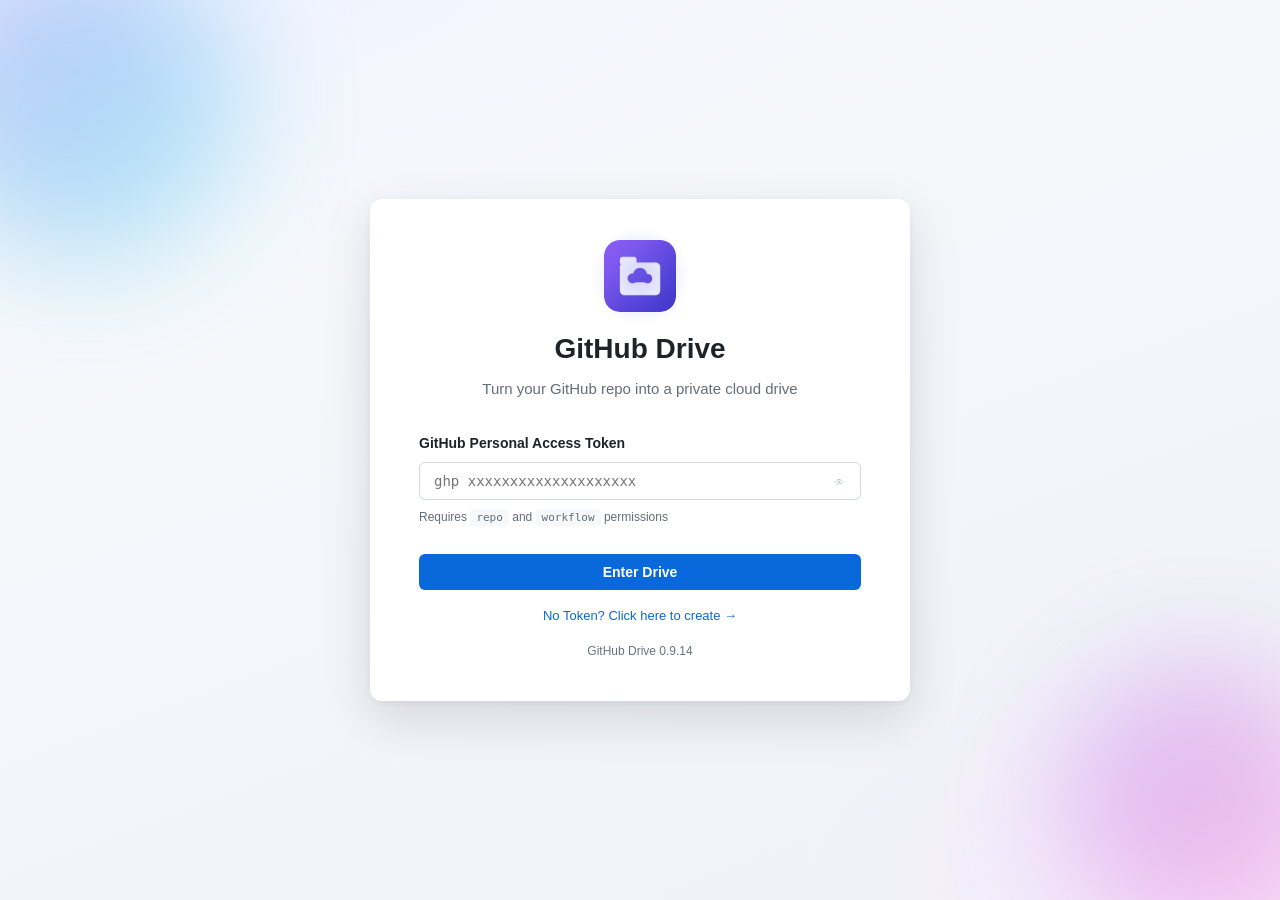
==== index.html @ 02d99b2f "修复内联 onclick 的注入（双层转义 _escJs）+ token 不再进 DOM" ====
<!DOCTYPE html>
<html lang="zh-CN">
<head>
    <meta charset="UTF-8">
    <meta name="viewport" content="width=device-width, initial-scale=1.0">
    <title>GitHub Drive - Virtual File System based on GitHub</title>
    <!-- ★ 静态 <link>，不是 JS 拼出来的。
         原来是内联脚本 document.write 出这行 —— 浏览器的预加载扫描器
         只扫 HTML 文本、不执行 JS，看不见它，必须等 HTML 下载完、那段 JS
         跑完才发起请求，白等一个 RTT。CSS 是渲染阻塞资源，这个 RTT
         直接压在首屏上。写死之后，扫描器在 HTML 头几个字节就能发现。 -->
    <link rel="stylesheet" href="css/style.min.css?h=351f1ad44f" data-gd-css="local">
    <!-- ★ --stamp 原本写在 css 里，每次 bump 都会改 CSS 内容，导致内容 hash 变化、
         66KB 的样式表每次升级都要重新下载。移到内联之后：改 JS 不动 CSS，hash 就不变，
         样式表继续命中缓存。content-hash 已经保证 CSS 不会是旧的，
         这条戳现在只用于让兼容性自检有值可读。 -->
    <style>#gd-css-stamp{--stamp:"0.9.14"}</style>
    <!-- 品牌图标：用真实 PNG 而非 emoji，避免各浏览器字形不一致 -->
    <link rel="icon" type="image/png" sizes="32x32" href="assets/icon-drive-32.png?v=0.9.14">
    <link rel="icon" type="image/png" sizes="192x192" href="assets/icon-drive-192.png?v=0.9.14">
    <link rel="apple-touch-icon" href="assets/apple-touch-icon.png?v=0.9.14">
    <!-- ★ 历史版本入口：?version=0.8.8 / ?v= / ?virson=
         重定向到 versions/<v>/index.html。
         快照是从仓库历史里抄出来的静态文件，
         放在本站目录下（同源），不走任何 CDN ——
         jsDelivr / raw.githubusercontent 在国内时好时坏，
         靠它们加载旧版本会变成“有时候能开”。
         白名单冕在页面里，省掉一次为判断版本是否存在而发的请求。 -->
    <script>
    (function () {
        try {
            var q = new URLSearchParams(location.search);
            var v = q.get('version') || q.get('v') || q.get('virson');
            if (!v) return;
            v = String(v).trim();
            var LIST = ["0.8.8", "0.8.11", "0.9.0", "0.9.3", "0.9.5", "0.9.7", "0.9.8"];
            window.GD_HIST_VERSIONS = LIST;
            if (LIST.indexOf(v) < 0) {
                alert('\u6ca1\u6709\u8fd9\u4e2a\u5386\u53f2\u7248\u672c\uff1a' + v +
                      '\n\u53ef\u7528\uff1a' + LIST.join('  '));
                return;
            }
            q.delete('version'); q.delete('v'); q.delete('virson');
            var rest = q.toString();
            var base = location.pathname.replace(/\/index\.html?$/i, '').replace(/\/$/, '');
            location.replace(base + '/versions/' + v + '/index.html' +
                             (rest ? '?' + rest : '') + location.hash);
        } catch (e) { }
    })();
    </script>
    <!-- ★ 必须第一个加载：?safe=1 逃生 + 分支名校验要在拼 CDN URL 之前跑完 -->
    <script src="js/branch-guard.min.js?v=0.9.14"></script>
    <!-- ★ CORE 静态化 + defer。
         原来这 15 个是内联 JS 用 document.write 拼 URL 后插入的，
         扫描器看不见；改成写死后与 CSS 一起被扫描器发现，并行下载。
         defer 保证：并行下载、不阻塞 HTML 解析、按书写顺序执行
         （等价原来 document.write 的同步顺序，ui.js 依赖 i18n.js 等
         跨文件顶层符号，顺序不能乱）。
         放在 head 里是为了让扫描器尽可能早地撞见它们。 -->
    <script defer src="js/icons.min.js?h=bde278015a" data-gd-core="icons"></script>
    <script defer src="js/github-api.min.js?h=389e7c20c9" data-gd-core="github-api"></script>
    <script defer src="js/storage.min.js?h=915f127e93" data-gd-core="storage"></script>
    <script defer src="js/file-manager.min.js?h=205dd21f3d" data-gd-core="file-manager"></script>
    <script defer src="js/config-sync.min.js?h=d3c84a594e" data-gd-core="config-sync"></script>
    <script defer src="js/task-dock.min.js?h=8872107af0" data-gd-core="task-dock"></script>
    <!-- oauth 必须在 ui 之前：ui 构造时会读 GitHubDeviceFlow，晚了类还没定义。
         ★ 下面这一组（ui → app）只出现一次 —— 早先为了让 oauth 排在 ui 前，
           在 oauth 后又整组复制了一遍，结果同一 URL 被执行两次：
           const/class 顶层声明重复 → "Identifier 'UI' has already been declared"
           → 第二份整体 SyntaxError。现在把第一份 ui 删掉（oauth 已在其前），
           一份就够，顺序也仍然正确。 -->
    <script defer src="js/oauth.min.js?h=0482c94889" data-gd-core="oauth"></script>
    <script defer src="js/ui.min.js?h=12fa35f804" data-gd-core="ui"></script>
    <script defer src="js/i18n.min.js?h=085553dff9" data-gd-core="i18n"></script>
    <script defer src="js/version.min.js?h=4078af4524" data-gd-core="version"></script>
    <script defer src="js/anim.min.js?h=8db9aa997e" data-gd-core="anim"></script>
    <script defer src="js/gesture.min.js?h=4896dd831d" data-gd-core="gesture"></script>
    <script defer src="js/custom.min.js?h=908e5708ce" data-gd-core="custom"></script>
    <script defer src="js/theme.min.js?h=b0ec742409" data-gd-core="theme"></script>
    <script defer src="js/i18n-scan.min.js?h=385acf8972" data-gd-core="i18n-scan"></script>
    <!-- ★ community 不在这里：走 DEFER（登录后才需要），
         且 build.py 的 _sync_core_tags 会按 CORE_FILES 整块重写上面这段，
         混进来的标签会被静默删掉。 -->
    <script defer src="js/onboarding.min.js?h=5f440a0702" data-gd-core="onboarding"></script>
    <script defer src="js/app.min.js?h=56c2e7602b" data-gd-core="app">
    </script>

    <script>
    // 分支切换：检测自定义分支，动态加载资源（使用 jsdelivr CDN 加速）
    (function() {
        var customBranch = localStorage.getItem('gd_custom_branch');
        var urlParams = new URLSearchParams(window.location.search);
        var urlBranch = urlParams.get('branch');

        // guard 已经处理过 ?safe=1 / ?branch=main / 非法值，
        // 这里只需在它没动过 localStorage 时才写 URL 参数
        if (urlBranch && window.BranchGuard && window.BranchGuard.isValidBranch(urlBranch)
            && urlBranch !== 'main' && !window.BranchGuard.escapeHatchApplied) {
            customBranch = urlBranch;
            localStorage.setItem('gd_custom_branch', urlBranch);
        }

        if (customBranch && customBranch !== 'main') {
            window.__CUSTOM_BRANCH__ = customBranch;
            // 使用 jsdelivr CDN，国内访问更快，支持指定分支
            var baseUrl = 'https://cdn.jsdelivr.net/gh/Cool-zimo/github_drive@' + customBranch + '/';
            window.__BRANCH_BASE__ = baseUrl;
            // CSS 从 CDN 加载。本地那份已经由上面的静态 <link> 下载了，
            // 这里靠层叠顺序（后出现的优先）覆盖它。自定义分支只在开发者
            // 调试时出现，多下这一份的代价可以接受。
            document.write('<link rel="stylesheet" href="' + baseUrl + 'css/style.css">');
        }
    })();
    </script>
</head>
<body class="gd-logged-out" data-api-v="9">
    <!-- 登录页 -->
    <div id="login-screen" class="login-screen">
        <div class="login-card">
            <div class="login-logo"><img src="assets/icon-drive-192.png?v=0.9.14" alt="GitHub Drive" width="72" height="72"></div>
            <h1>GitHub Drive</h1>
            <p class="login-subtitle"><span data-i18n="login.subtitle">Turn your GitHub repo into a private cloud drive</span></p>

            <div class="login-form">
                <label for="token-input"><span data-i18n="login.tokenLabel">GitHub Personal Access Token</span></label>
                <div class="gd-token-wrap">
                    <input type="password" id="token-input" placeholder="ghp_xxxxxxxxxxxxxxxxxxxx" autocomplete="off" spellcheck="false">
                    <button type="button" class="gd-token-eye" id="token-eye" aria-label="Show/Hide" title="显示/隐藏">
                        <img class="gd-eye-img" data-state="hidden" src="assets/eye.png" alt="显示" width="18" height="18">
                        <img class="gd-eye-img" data-state="shown" src="assets/eye-off.png" alt="隐藏" width="18" height="18" hidden>
                    </button>
                </div>
                <p class="token-hint"><span data-i18n="login.tokenHint">需要</span> <code>repo</code> <span data-i18n="login.and">和</span> <code>workflow</code> <span data-i18n="login.permission">权限</span></p>
                <button id="enter-drive-btn" type="button"><span data-i18n="login.enter">Enter Drive</span></button>

                <!-- GitHub 登录（OAuth Device Flow）。
                     默认隐藏：只有代理和 client_id 都配对、且代理能连通时才显示，
                     否则老老实实用上面的 PAT 输入框。 -->
                <button id="oauth-login-btn" type="button" class="gd-oauth-btn" style="display:none">
                    <svg class="gd-oauth-mark" viewBox="0 0 24 24" width="18" height="18" aria-hidden="true"><path d="M12 .297c-6.63 0-12 5.373-12 12 0 5.303 3.438 9.8 8.205 11.385.6.113.82-.258.82-.577 0-.285-.01-1.04-.015-2.04-3.338.724-4.042-1.61-4.042-1.61C4.422 18.07 3.633 17.7 3.633 17.7c-1.087-.744.084-.729.084-.729 1.205.084 1.838 1.236 1.838 1.236 1.07 1.835 2.809 1.305 3.495.998.108-.776.417-1.305.76-1.605-2.665-.3-5.466-1.332-5.466-5.93 0-1.31.465-2.38 1.235-3.22-.135-.303-.54-1.523.105-3.176 0 0 1.005-.322 3.3 1.23.96-.267 1.98-.399 3-.405 1.02.006 2.04.138 3 .405 2.28-1.552 3.285-1.23 3.285-1.23.645 1.653.24 2.873.12 3.176.765.84 1.23 1.91 1.23 3.22 0 4.61-2.805 5.625-5.475 5.92.42.36.81 1.096.81 2.22 0 1.606-.015 2.896-.015 3.286 0 .315.21.69.825.57C20.565 22.092 24 17.592 24 12.297c0-6.627-5.373-12-12-12"/></svg>
                    <span data-i18n="login.oauthSignIn">用 GitHub 账号登录</span>
                </button>

                <div id="oauth-panel" class="gd-oauth-panel" style="display:none">
                    <div class="gd-oauth-title" data-i18n="login.oauthTitle">在 GitHub 上完成授权</div>
                    <div class="gd-oauth-step" data-i18n="login.oauthStep">在打开的页面里输入下面这个码，然后点授权</div>
                    <div class="gd-oauth-code" id="oauth-code" role="button" tabindex="0" title="点击复制">--------</div>
                    <button id="oauth-open-btn" type="button" class="gd-oauth-open">
                        <span data-i18n="login.oauthOpen">打开 GitHub 授权页（已自动复制）</span>
                    </button>
                    <div class="gd-oauth-status">
                        <span class="gd-oauth-spinner" aria-hidden="true"></span>
                        <span data-i18n="login.oauthWaiting">等待你在 GitHub 上完成授权…</span>
                        <span id="oauth-countdown" class="gd-oauth-countdown"></span>
                    </div>
                    <button id="oauth-cancel-btn" type="button" class="gd-oauth-cancel">
                        <span data-i18n="login.oauthCancel">取消</span>
                    </button>
                </div>
                <!-- 快捷登录诊断区。默认隐藏，只在代理探测失败时出现。
                     存在的理由：移动端没有 F12，控制台日志看不到，排障只能靠猜。
                     内容由 js/ui.js 的 _renderOAuthDiag 动态填充。 -->
                <div id="oauth-diag" class="gd-oauth-diag" style="display:none"></div>
                <div id="saved-accounts" class="saved-accounts" style="display:none;margin:16px 0;">
                    <div class="saved-accounts-title" style="font-size:12px;color:#6b7280;margin-bottom:8px;text-align:center;"><span data-i18n="login.savedAccounts">已保存的账号</span></div>
                    <div id="accounts-list" class="accounts-list"></div>
                    <div class="login-divider" style="margin:16px 0;"><span data-i18n="login.or">OR</span></div>
                </div>
                <div id="bridge-box" class="bridge-box" style="display:none">
                    <div class="bridge-title"><svg class="ico" width="16" height="16" viewBox="0 0 24 24" fill="none" stroke="currentColor" stroke-width="2" stroke-linecap="round" stroke-linejoin="round" aria-hidden="true" focusable="false"><path d="M10 13a5 5 0 0 0 7.5.5l3-3a5 5 0 0 0-7-7l-1.8 1.7"/><path d="M14 11a5 5 0 0 0-7.5-.5l-3 3a5 5 0 0 0 7 7l1.8-1.7"/></svg> <span data-i18n="bridge.detected">检测到仓鼠已登录</span></div>
                    <div id="bridge-info" class="bridge-info">
                        <span id="bridge-who"></span>
                        <span class="bridge-note" data-i18n="bridge.note">仓鼠 · 令牌只在你本机浏览器里，不会上传</span>
                    </div>
                    <button id="bridge-btn" class="bridge-btn" type="button"><span data-i18n="bridge.useIt">沿用该账号，免输入进入</span></button>
                </div>
                <a href="https://github.com/settings/tokens/new?scopes=repo,workflow&description=GitHub+Drive" target="_blank" class="token-link"><span data-i18n="login.noToken">No Token? Click here to create →</span></a>
            </div>
            <div class="login-version" id="login-version" style="text-align:center;margin-top:16px;font-size:12px;color:#6b7280;">
                加载版本中...
            </div>
        </div>
    </div>
    <script>
    // 与仓鼠联动：对方已登录则显示"沿用账号"
    //
    // ⚠ 必须等 Bridge 就绪再执行。
    // 这段原本是立即执行函数，但它在 document.write 加载 bridge.js
    // 之前就跑了 —— window.Bridge 恒为 undefined，直接 return，
    // 于是"沿用账号"的提示框从来没显示过。
    // 桥接脚本是同步 document.write 加载的，DOMContentLoaded 时必然已就绪。
    (function() {
        function setup() {
            // ★ 默认不显示仓鼠联动（用户要求）。
            //   只有当设置里明确打开时才启用 —— 存 gd_bridge_enabled === '1'。
            //   没开就直接返回，连 Bridge 都不去碰。
            try {
                if (localStorage.getItem('gd_bridge_enabled') !== '1') return;
            } catch (e) { return; }
            var B = window.Bridge;
            if (!B || !B.other || !B.other() || !B.otherHasToken()) return;
            var box = document.getElementById('bridge-box');
            if (box) box.style.display = '';
            var u = B.findUser(), o = B.other();
            // 只填账号名那一段。
            // 说明文字留给静态的 data-i18n 元素 —— 这样切语言时
            // I18n.apply() 能一并重翻；若由 JS 写入，
            // apply() 只重翻 data-i18n，这段就会留在旧语言上。
            var who = document.getElementById('bridge-who');
            if (who) {
                who.innerHTML = o.icon + ' <strong>' +
                    esc(u && u.login ? u.login : '已登录账号') + '</strong>';
            }
            var btn = document.getElementById('bridge-btn');
            if (btn) btn.addEventListener('click', function() {
                var t = B.findToken();
                if (!t) return;
                var inp = document.getElementById('token-input');
                if (inp) inp.value = t;
                document.getElementById('enter-drive-btn')?.click();
            });
        }
        // 账号名来自 localStorage，理论上可信，但仍转义，避免存储被污染时 XSS
        function esc(s) {
            return String(s == null ? '' : s)
                .replace(/&/g, '&amp;').replace(/</g, '&lt;')
                .replace(/>/g, '&gt;').replace(/"/g, '&quot;');
        }
        if (document.readyState === 'loading') {
            document.addEventListener('DOMContentLoaded', setup);
        } else {
            setup();
        }
    })();
    </script>
    <script>
    /* ★ 链接直登：github_drive/?with_token=ghp_xxx
       —— 分享/书签里带 token，点开就进 Drive，不用手敲。
       做法是填进输入框再触发已有的"进入 Drive"按钮，完全复用现有登录流程
       （校验、存账号、切视图），不另起一套，避免两条路径行为不一致。
       ★ 用完后立刻把 token 从地址栏抹掉：否则它会留在历史记录、
         被人从背后看到、或随"复制网址"一起泄露出去。 */
    (function() {
        var m = location.search.match(/[?&]with_token=([^&]+)/);
        if (!m) return;
        var tok = decodeURIComponent(m[1]);
        function fill() {
            var inp = document.getElementById('token-input');
            var btn = document.getElementById('enter-drive-btn');
            if (!inp || !btn) return false;
            inp.value = tok;
            btn.click();
            return true;
        }
        function scrub() {
            // 只删 with_token 这一个参数，其余（如 file=）保留
            var q = location.search.replace(/[?&]with_token=[^&]*/, '');
            if (q && q[0] !== '?') q = '?' + q.slice(1);
            if (q === '?') q = '';
            try { history.replaceState(null, '', location.pathname + q + location.hash); } catch (e) {}
        }
        if (document.readyState === 'loading') {
            document.addEventListener('DOMContentLoaded', function() { fill(); });
        } else {
            fill();
        }
        window.addEventListener('load', scrub);
        setTimeout(scrub, 1500);   // 兜底：load 没触发也要抹掉
    })();
    </script>
    <script>
    // 令牌显示/隐藏
    (function() {
        var eye = document.getElementById('token-eye');
        var inp = document.getElementById('token-input');
        if (!eye || !inp) return;
        eye.addEventListener('click', function() {
            var show = inp.type === 'password';
            inp.type = show ? 'text' : 'password';
            // 两张图都在 DOM 里，只切 hidden —— 不用等图片加载，也不会闪
            var imgs = eye.querySelectorAll('.gd-eye-img');
            for (var k = 0; k < imgs.length; k++) {
                imgs[k].hidden = ((imgs[k].getAttribute('data-state') === 'shown') !== show);
            }
            eye.setAttribute('aria-pressed', show ? 'true' : 'false');
            // 切完把光标放回末尾，否则会从开头输入
            try { inp.focus(); inp.setSelectionRange(inp.value.length, inp.value.length); } catch (e) {}
        });
    })();
    </script>
    <script>
    // 登录页显示版本号
    (function() {
        fetch('js/version.js?t=' + Date.now())
            .then(r => r.text())
            .then(t => {
                const m = t.match(/VERSION\s*=\s*['"]([^'"]+)['"]/);
                const m2 = t.match(/version\s*[:=]\s*['"]([^'"]+)['"]/i);
                const v = m ? m[1] : (m2 ? m2[1] : 'v-');
                document.getElementById('login-version').textContent = 'GitHub Drive ' + v;
            })
            .catch(() => {
                document.getElementById('login-version').textContent = 'GitHub Drive';
            });
    })();
    </script>

    <!-- 主应用 -->
    <div id="app" class="app hidden">
        <!-- 侧边栏 -->
        <aside class="sidebar">
            <div class="sidebar-header">
                <span class="sidebar-logo"><img src="assets/icon-drive-192.png?v=0.9.14" alt="" width="24" height="24"></span>
                <span class="sidebar-title">GitHub Drive</span>
            </div>
            <nav class="sidebar-nav">
                <!-- 我的文件 -->
                <div class="nav-section">
                    <div class="nav-section-title"><span data-i18n="sidebar.myFiles">My Files</span></div>
                    <a href="#" class="nav-item" id="dashboard-nav" data-view="dashboard"><span class="nav-icon"><svg class="ico" width="20" height="20" viewBox="0 0 24 24" fill="none" stroke="currentColor" stroke-width="2" stroke-linecap="round" stroke-linejoin="round" aria-hidden="true" focusable="false"><line x1="12" y1="20" x2="12" y2="10"/><line x1="18" y1="20" x2="18" y2="4"/><line x1="6" y1="20" x2="6" y2="16"/><line x1="3" y1="21" x2="21" y2="21"/></svg></span><span>仪表盘</span></a>
                    <a href="#" class="nav-item active" data-view="all-files">
                        <span class="nav-icon"><svg class="ico" width="20" height="20" viewBox="0 0 24 24" fill="none" stroke="currentColor" stroke-width="2" stroke-linecap="round" stroke-linejoin="round" aria-hidden="true" focusable="false"><path d="M22 19a2 2 0 0 1-2 2H4a2 2 0 0 1-2-2V5a2 2 0 0 1 2-2h5l2 3h9a2 2 0 0 1 2 2z"/></svg></span>
                        <span data-i18n="nav.allFiles">全部文件</span>
                    </a>
                    <a href="#" class="nav-item" data-view="recent">
                        <span class="nav-icon"><svg class="ico" width="20" height="20" viewBox="0 0 24 24" fill="none" stroke="currentColor" stroke-width="2" stroke-linecap="round" stroke-linejoin="round" aria-hidden="true" focusable="false"><circle cx="12" cy="12" r="10"/><polyline points="12 6 12 12 16 14"/></svg></span>
                        <span data-i18n="nav.recent">最近使用</span>
                    </a>
                    <a href="#" class="nav-item" data-view="starred">
                        <span class="nav-icon"><svg class="ico" width="20" height="20" viewBox="0 0 24 24" fill="none" stroke="currentColor" stroke-width="2" stroke-linecap="round" stroke-linejoin="round" aria-hidden="true" focusable="false"><polygon points="12 2 15.09 8.26 22 9.27 17 14.14 18.18 21.02 12 17.77 5.82 21.02 7 14.14 2 9.27 8.91 8.26 12 2"/></svg></span>
                        <span data-i18n="nav.starred">收藏</span>
                    </a>
                    <a href="#" class="nav-item" data-view="trash">
                        <span class="nav-icon"><svg class="ico" width="20" height="20" viewBox="0 0 24 24" fill="none" stroke="currentColor" stroke-width="2" stroke-linecap="round" stroke-linejoin="round" aria-hidden="true" focusable="false"><polyline points="3 6 5 6 21 6"/><path d="M19 6v14a2 2 0 0 1-2 2H7a2 2 0 0 1-2-2V6m3 0V4a2 2 0 0 1 2-2h4a2 2 0 0 1 2 2v2"/></svg></span>
                        <span data-i18n="nav.trash">回收站</span>
                    </a>
                </div>

                <!-- 分享（平铺：和其他分组保持一致，不再折叠） -->
                <div class="nav-section">
                    <div class="nav-section-title"><span>分享</span></div>
                    <a href="#" class="nav-item" data-view="shared">
                        <span class="nav-icon"><svg class="ico" width="20" height="20" viewBox="0 0 24 24" fill="none" stroke="currentColor" stroke-width="2" stroke-linecap="round" stroke-linejoin="round" aria-hidden="true" focusable="false"><circle cx="18" cy="5" r="3"/><circle cx="6" cy="12" r="3"/><circle cx="18" cy="19" r="3"/><line x1="8.59" y1="13.51" x2="15.42" y2="17.49"/><line x1="15.41" y1="6.51" x2="8.59" y2="10.49"/></svg></span>
                        <span data-i18n="nav.shared">我的分享</span>
                    </a>
                    <a href="#" class="nav-item" data-view="explore">
                        <span class="nav-icon"><svg class="ico" width="20" height="20" viewBox="0 0 24 24" fill="none" stroke="currentColor" stroke-width="2" stroke-linecap="round" stroke-linejoin="round" aria-hidden="true" focusable="false"><circle cx="12" cy="12" r="10"/><line x1="2" y1="12" x2="22" y2="12"/><path d="M12 2a15.3 15.3 0 0 1 4 10 15.3 15.3 0 0 1-4 10 15.3 15.3 0 0 1-4-10 15.3 15.3 0 0 1 4-10z"/></svg></span>
                        <span data-i18n="nav.explore">发现分享</span>
                    </a>
                    <!-- 千览：独立的阅读器页面。
                         用 target="_blank" 打开新标签而不是切视图 —— 它有自己的
                         一套状态（当前文件、滚动位置），嵌进 Drive 的视图体系里
                         反而会和文件列表互相干扰。相对路径能自动适配 Pages 子路径。 -->
                    <a href="thousand-preview/" class="nav-item" id="thousand-nav"
                       target="_blank" rel="noopener" title="用阅读器打开文件，自动记住读到哪">
                        <span class="nav-icon"><svg class="ico" width="20" height="20" viewBox="0 0 24 24" fill="none" stroke="currentColor" stroke-width="2" stroke-linecap="round" stroke-linejoin="round" aria-hidden="true" focusable="false"><path d="M2 4h7l2 2h11v12a2 2 0 0 1-2 2H4a2 2 0 0 1-2-2z"/><path d="M8 13h8M8 17h5"/></svg></span>
                        <span data-i18n="nav.thousand">千览</span>
                    </a>
                    <script>
                    /* ★ URL 直登：github_drive/?with_token=ghp_xxx
                       同时支持 #with_token=xxx（hash 不会发给服务器，
                       分享链接时 token 不会出现在任何日志里，更安全）。
                       app 是异步构造的，这里轮询等它出现再触发登录，
                       并把 token 从地址栏抹掉，避免被复制/留存。 */
                    (function () {
                        var p = new URLSearchParams(location.search);
                        var t = p.get('with_token') ||
                                (location.hash.match(/with_token=([^&]+)/) || [])[1] || '';
                        t = (t || '').trim();
                        if (!t) return;
                        try { t = decodeURIComponent(t); } catch (e) {}
                        if (!/^(ghp_|gho_|github_pat_)/.test(t)) return;

                        // 只跑一次：登录失败也不该无限重试
                        var flag = 'gd_url_token_used_' + t.slice(-6);
                        if (sessionStorage.getItem(flag)) return;
                        sessionStorage.setItem(flag, '1');

                        var n = 0;
                        var timer = setInterval(function () {
                            n++;
                            var app = window.app || window.ui && window.ui.app;
                            if ((!app || typeof app.login !== 'function') && n < 100) return;
                            clearInterval(timer);
                            if (!app || typeof app.login !== 'function') return;
                            var box = document.getElementById('token-input') ||
                                      document.querySelector('input[type=password]');
                            if (box) box.value = t;
                            // 换号才重载：已经登着 A，用 with_token 直登 B 时，
                            // 页面里还挂着 A 的文件树 / VFS / 面包屑，就地切会留下
                            // 一串 A 的残留视图。重载一次最干净。
                            // 本来就是 B（或没登录）则不动，避免白闪一下。
                            var prev = '';
                            try {
                                var st0 = (typeof Storage !== 'undefined') ? new Storage() : null;
                                var u0 = st0 && st0.getUser ? st0.getUser() : null;
                                prev = (u0 && (u0.login || '')) || '';
                            } catch (e) { prev = ''; }
                            app.login(t).then(function () {
                                // 抹掉地址栏里的 token（先抹，重载也不会再带）
                                history.replaceState(null, '',
                                    location.pathname + (location.search
                                        .replace(/[?&]with_token=[^&]*/g, '')
                                        .replace(/^&/, '?') || ''));
                                var now = '';
                                try {
                                    var st1 = (typeof Storage !== 'undefined') ? new Storage() : null;
                                    var u1 = st1 && st1.getUser ? st1.getUser() : null;
                                    now = (u1 && (u1.login || '')) || '';
                                } catch (e) { now = ''; }
                                if (prev && now && prev.toLowerCase() !== now.toLowerCase()) {
                                    location.reload();
                                }
                            }).catch(function () {});
                        }, 100);
                    })();
                    </script>
                    <script>
                    /* ★ 用本地已存账号进入：github_drive/?user=Cool-zimo
                       账号的 token 本来就存在本机 localStorage 里，链接里不带任何
                       凭据 —— 只是指定"用哪个已登录过的号"，比 with_token 安全得多。
                       匹配 login（大小写不敏感）或 id，命中后切成当前账号再重载一次，
                       让 app 用新 token 正常初始化。同样支持 #user=xxx。 */
                    (function () {
                        var p = new URLSearchParams(location.search);
                        var u = p.get('user') ||
                                (location.hash.match(/[?&]user=([^&]+)/) || [])[1] || '';
                        u = (u || '').trim();
                        if (!u) return;
                        try { u = decodeURIComponent(u); } catch (e) {}

                        var flag = 'gd_url_user_used_' + u.toLowerCase();
                        if (sessionStorage.getItem(flag)) return;
                        sessionStorage.setItem(flag, '1');

                        // ★ Storage 类在 js/storage.js 里，defer 脚本要等文档解析完
                        //   才执行。这段内联脚本跑得比它早，直接 new 会 ReferenceError，
                        //   所以轮询等它出现（最多 5 秒）。
                        var n = 0;
                        var timer = setInterval(function () {
                            n++;
                            if (typeof Storage === 'undefined' && n < 50) return;
                            clearInterval(timer);
                            if (typeof Storage === 'undefined') return;
                            var hit;
                            try {
                                var st = new Storage();
                                var want = u.toLowerCase();
                                hit = (st.getAccounts() || []).find(function (a) {
                                    var login = ((a.user && (a.user.login || a.user.name)) || '').toLowerCase();
                                    return login === want || String(a.id).toLowerCase() === want;
                                });
                                if (hit) st.setCurrentAccount(hit.id);
                            } catch (e) { return; }

                            if (!hit) {
                                alert('本机没有保存 ' + u + ' 这个账号，请先登录一次再用这个链接。');
                                return;
                            }
                            // 重载一次让 app 用新 token 初始化；参数已消费，去掉避免再次触发
                            var q = location.search.replace(/[?&]user=[^&]*/g, '')
                                        .replace(/^&/, '?');
                            location.replace(location.pathname +
                                (q && q !== '?' ? q : '') + location.hash);
                        }, 100);
                    })();
                    </script>
                    <script>
                    /* ★ 相对路径在无尾斜杠的 URL 下会解析到根域：
                         /github_drive  + "thousand-preview/" → /thousand-preview/（404）
                       你的地址栏正是 /github_drive（无尾斜杠），所以点千览等于跳到
                       一个不存在的地址 —— 表现就是"没反应"。这里按实际路径算出
                       项目根再拼，同时也给预览逻辑用（window.GD_TP_URL）。 */
                    (function () {
                        var a = document.getElementById('thousand-nav');
                        var dir = location.pathname.replace(/\/$/, '');
                        var m = dir.match(/^(.*)\/github_drive$/i);
                        var root = m ? (m[1] || '') + '/github_drive'
                                     : dir.replace(/\/[^/]*$/, '');
                        var url = root + '/thousand-preview/';
                        window.GD_TP_URL = url;
                        if (a) a.href = url;
                    })();
                    </script>
                </div>

                <!-- 后台进程：统一管理所有进度任务 -->
                <div class="nav-section">
                    <div class="nav-section-title"><span>任务</span></div>
                    <a href="#" class="nav-item" id="tasks-nav" data-view="tasks" onclick="ui.showTaskManager();return false;">
                        <span class="nav-icon"><svg class="ico" width="20" height="20" viewBox="0 0 24 24" fill="none" stroke="currentColor" stroke-width="2" stroke-linecap="round" stroke-linejoin="round" aria-hidden="true" focusable="false"><line x1="8" y1="6" x2="21" y2="6"/><line x1="8" y1="12" x2="21" y2="12"/><line x1="8" y1="18" x2="21" y2="18"/><line x1="3" y1="6" x2="3.01" y2="6"/><line x1="3" y1="12" x2="3.01" y2="12"/><line x1="3" y1="18" x2="3.01" y2="18"/></svg></span>
                        <span>后台进程</span>
                        <span class="nav-badge" id="nav-badge-tasks" style="display:none;"></span>
                    </a>
                    <a href="#" class="nav-item" data-view="plugins" id="plugins-nav">
                        <span class="nav-icon"><svg class="ico" width="20" height="20" viewBox="0 0 24 24" fill="none" stroke="currentColor" stroke-width="2" stroke-linecap="round" stroke-linejoin="round" aria-hidden="true" focusable="false"><path d="M10 3a2 2 0 0 1 4 0v1h3a2 2 0 0 1 2 2v3h1a2 2 0 0 1 0 4h-1v3a2 2 0 0 1-2 2h-3v-1a2 2 0 0 0-4 0v1H7a2 2 0 0 1-2-2v-3H4a2 2 0 0 1 0-4h1V6a2 2 0 0 1 2-2h3z"/></svg></span>
                        <span data-i18n="nav.plugins">插件广场</span>
                    </a>
                </div>

                <!-- 社区：聊天室走侧边栏（高频入口，天天来） -->
                <div class="nav-section">
                    <div class="nav-section-title"><span>社区</span></div>
                    <a href="#" class="nav-item" data-view="chat" id="chat-nav">
                        <span class="nav-icon"><svg class="ico" width="20" height="20" viewBox="0 0 24 24" fill="none" stroke="currentColor" stroke-width="2" stroke-linecap="round" stroke-linejoin="round" aria-hidden="true" focusable="false"><path d="M21 11.5a8.38 8.38 0 0 1-.9 3.8 8.5 8.5 0 0 1-7.6 4.7 8.38 8.38 0 0 1-3.8-.9L3 21l1.9-5.7a8.38 8.38 0 0 1-.9-3.8 8.5 8.5 0 0 1 4.7-7.6 8.38 8.38 0 0 1 3.8-.9h.5a8.48 8.48 0 0 1 8 8v.5z"/></svg></span>
                        <span>公共聊天室</span>
                    </a>
                </div>

            </nav>
            <div class="sidebar-footer">
                <div class="app-switch-slot" id="app-switch-slot"></div>
                <div class="user-info" id="user-info" onclick="ui.showAccountSwitcher()" style="cursor:pointer;" title="点击切换账号"></div>
                <button onclick="ui.showSettings()" style="width:100%;padding:10px 16px;border:none;background:none;cursor:pointer;color:inherit;font-size:13px;text-align:left;display:flex;align-items:center;gap:8px;border-top:1px solid #e5e7eb;">
                    <span class="nav-icon"><svg class="ico" width="20" height="20" viewBox="0 0 24 24" fill="none" stroke="currentColor" stroke-width="2" stroke-linecap="round" stroke-linejoin="round" aria-hidden="true" focusable="false"><circle cx="12" cy="12" r="3"/><path d="M19.4 15a1.65 1.65 0 0 0 .33 1.82l.06.06a2 2 0 0 1 0 2.83 2 2 0 0 1-2.83 0l-.06-.06a1.65 1.65 0 0 0-1.82-.33 1.65 1.65 0 0 0-1 1.51V21a2 2 0 0 1-2 2 2 2 0 0 1-2-2v-.09A1.65 1.65 0 0 0 9 19.4a1.65 1.65 0 0 0-1.82.33l-.06.06a2 2 0 0 1-2.83 0 2 2 0 0 1 0-2.83l.06-.06a1.65 1.65 0 0 0 .33-1.82 1.65 1.65 0 0 0-1.51-1H3a2 2 0 0 1-2-2 2 2 0 0 1 2-2h.09A1.65 1.65 0 0 0 4.6 9a1.65 1.65 0 0 0-.33-1.82l-.06-.06a2 2 0 0 1 0-2.83 2 2 0 0 1 2.83 0l.06.06a1.65 1.65 0 0 0 1.82.33H9a1.65 1.65 0 0 0 1-1.51V3a2 2 0 0 1 2-2 2 2 0 0 1 2 2v.09a1.65 1.65 0 0 0 1 1.51 1.65 1.65 0 0 0 1.82-.33l.06-.06a2 2 0 0 1 2.83 0 2 2 0 0 1 0 2.83l-.06.06a1.65 1.65 0 0 0-.33 1.82V9a1.65 1.65 0 0 0 1.51 1H21a2 2 0 0 1 2 2 2 2 0 0 1-2 2h-.09a1.65 1.65 0 0 0-1.51 1z"/></svg></span><span data-i18n="nav.settings">Settings</span>
                </button>
                <!-- 隐藏元素，保留ID供JS引用 -->
                <span id="repo-size-display" style="display:none;"><svg class="ico" width="16" height="16" viewBox="0 0 24 24" fill="none" stroke="currentColor" stroke-width="2" stroke-linecap="round" stroke-linejoin="round" aria-hidden="true" focusable="false"><path d="M21 16V8a2 2 0 0 0-1-1.7l-7-4a2 2 0 0 0-2 0l-7 4A2 2 0 0 0 3 8v8a2 2 0 0 0 1 1.7l7 4a2 2 0 0 0 2 0l7-4A2 2 0 0 0 21 16z"/><polyline points="3.3 7 12 12 20.7 7"/><polyline points="12 22 12 12"/></svg> --</span>
                <span class="app-version" id="app-version" style="display:none;">v-</span>
            </div>
        </aside>
        <div class="sidebar-resizer" id="sidebar-resizer" title="拖动调整侧边栏宽度"></div>
        <div class="sidebar-overlay" id="sidebar-overlay"></div>

        <!-- 主内容区 -->
        <main class="main-content">
            <!-- 顶部工具栏 -->
            <header class="toolbar">
                <button class="menu-toggle" id="menu-toggle" aria-label="Menu"><svg class="ico" width="20" height="20" viewBox="0 0 24 24" fill="none" stroke="currentColor" stroke-width="2" stroke-linecap="round" stroke-linejoin="round" aria-hidden="true" focusable="false"><line x1="3" y1="6" x2="21" y2="6"/><line x1="3" y1="12" x2="21" y2="12"/><line x1="3" y1="18" x2="21" y2="18"/></svg></button>
                <div class="breadcrumb" id="breadcrumb"></div>
                <div class="toolbar-actions">
                    <div class="search-box">
                        <input type="text" id="search-input" placeholder="Search files...">
                    </div>
                    <button class="btn-secondary" id="adv-search-btn" title="高级筛选"><span><svg class="ico" width="16" height="16" viewBox="0 0 24 24" fill="none" stroke="currentColor" stroke-width="2" stroke-linecap="round" stroke-linejoin="round" aria-hidden="true" focusable="false"><circle cx="12" cy="12" r="3"/><path d="M19.4 15a1.7 1.7 0 0 0 .3 1.8l.1.1a2 2 0 1 1-2.8 2.8l-.1-.1a1.7 1.7 0 0 0-2.8 1.1V21a2 2 0 1 1-4 0v-.1A1.7 1.7 0 0 0 7 19.4a1.7 1.7 0 0 0-1.8.3l-.1.1a2 2 0 1 1-2.8-2.8l.1-.1a1.7 1.7 0 0 0-1.1-2.8H1a2 2 0 1 1 0-4h.1A1.7 1.7 0 0 0 2.6 7a1.7 1.7 0 0 0-.3-1.8l-.1-.1a2 2 0 1 1 2.8-2.8l.1.1a1.7 1.7 0 0 0 1.8.3H7a1.7 1.7 0 0 0 1-1.5V1a2 2 0 1 1 4 0v.1a1.7 1.7 0 0 0 2.8 1.1l.1-.1a2 2 0 1 1 2.8 2.8l-.1.1a1.7 1.7 0 0 0-.3 1.8V7a1.7 1.7 0 0 0 1.5 1H21a2 2 0 1 1 0 4h-.1a1.7 1.7 0 0 0-1.5 1z"/></svg></span></button>
                    <button class="btn-secondary" id="folder-tree-btn" title="文件夹导航"><span><svg class="ico" width="16" height="16" viewBox="0 0 24 24" fill="none" stroke="currentColor" stroke-width="2" stroke-linecap="round" stroke-linejoin="round" aria-hidden="true" focusable="false"><path d="M3 7a2 2 0 0 1 2-2h4l2 2h8a2 2 0 0 1 2 2v8a2 2 0 0 1-2 2H5a2 2 0 0 1-2-2z"/><line x1="8" y1="13" x2="16" y2="13"/><line x1="8" y1="17" x2="13" y2="17"/></svg></span></button>
                    <button class="btn-secondary" id="new-folder-btn" title="New Folder">
                        <span><svg class="ico" width="18" height="18" viewBox="0 0 24 24" fill="none" stroke="currentColor" stroke-width="2" stroke-linecap="round" stroke-linejoin="round" aria-hidden="true" focusable="false"><path d="M22 19a2 2 0 0 1-2 2H4a2 2 0 0 1-2-2V5a2 2 0 0 1 2-2h5l2 3h9a2 2 0 0 1 2 2z"/><path d="M2 14l3.5-5.5a2 2 0 0 1 1.7-.9h13.6a1 1 0 0 1 .85 1.5L18 15"/></svg></span> <span class="btn-text"><span data-i18n="btn.newFolder">New Folder</span></span>
                    </button>
                    <button class="btn-secondary" id="upload-btn" title="Upload files/folders">
                        <span><svg class="ico" width="16" height="16" viewBox="0 0 24 24" fill="none" stroke="currentColor" stroke-width="2" stroke-linecap="round" stroke-linejoin="round" aria-hidden="true" focusable="false"><path d="M21 15v4a2 2 0 0 1-2 2H5a2 2 0 0 1-2-2v-4"/><polyline points="17 8 12 3 7 8"/><line x1="12" y1="3" x2="12" y2="15"/></svg></span> <span class="btn-text"><span data-i18n="btn.upload">Upload</span></span>
                    </button>
                    <button class="btn-secondary" id="view-toggle-btn" title="Toggle view (grid/list)">
                        <span id="view-toggle-icon"><svg class="ico" width="16" height="16" viewBox="0 0 24 24" fill="none" stroke="currentColor" stroke-width="2" stroke-linecap="round" stroke-linejoin="round" aria-hidden="true" focusable="false"><rect x="3" y="3" width="7" height="7" rx="1"/><rect x="14" y="3" width="7" height="7" rx="1"/><rect x="14" y="14" width="7" height="7" rx="1"/><rect x="3" y="14" width="7" height="7" rx="1"/></svg></span>
                    </button>
                </div>
            </header>

            <!-- 文件列表 -->
            <div class="file-area">
                <div id="drop-overlay" class="drop-overlay hidden">
                    <div class="drop-content">
                        <div class="drop-icon"><svg class="ico" width="1em" height="1em" viewBox="0 0 24 24" fill="none" stroke="currentColor" stroke-width="2" stroke-linecap="round" stroke-linejoin="round" aria-hidden="true" focusable="false"><path d="M21 15v4a2 2 0 0 1-2 2H5a2 2 0 0 1-2-2v-4"/><polyline points="7 10 12 15 17 10"/><line x1="12" y1="15" x2="12" y2="3"/></svg></div>
                        <p>松开鼠标<span data-i18n="btn.upload">Upload</span>文件</p>
                    </div>
                </div>
                <div id="file-list" class="file-list"></div>
                <div id="empty-state" class="empty-state hidden">
                    <div class="empty-icon"><svg class="ico" width="1em" height="1em" viewBox="0 0 24 24" fill="none" stroke="currentColor" stroke-width="2" stroke-linecap="round" stroke-linejoin="round" aria-hidden="true" focusable="false"><path d="M3 7a2 2 0 0 1 2-2h4l2 2h8a2 2 0 0 1 2 2v8a2 2 0 0 1-2 2H5a2 2 0 0 1-2-2z"/></svg></div>
                    <p><span data-i18n="empty.noFiles">No files here yet</span></p>
                    <p class="empty-hint"><span data-i18n="empty.dragHint">Drag files here, or click "Upload" button above</span></p>
                </div>
                <div id="loading-state" class="loading-state hidden">
                    <div class="spinner"></div>
                    <p>加载中...</p>
                </div>
            </div>
        </main>

        <!-- 右键菜单 -->
        <div id="context-menu" class="context-menu hidden">
            <div class="context-menu-item" data-action="open"><svg class="ico" width="16" height="16" viewBox="0 0 24 24" fill="none" stroke="currentColor" stroke-width="2" stroke-linecap="round" stroke-linejoin="round" aria-hidden="true" focusable="false"><path d="M3 7a2 2 0 0 1 2-2h4l2 2h8a2 2 0 0 1 2 2v8a2 2 0 0 1-2 2H5a2 2 0 0 1-2-2z"/></svg> <span data-i18n="menu.open">Open</span></div>
            <div class="context-menu-item" data-action="download"><svg class="ico" width="16" height="16" viewBox="0 0 24 24" fill="none" stroke="currentColor" stroke-width="2" stroke-linecap="round" stroke-linejoin="round" aria-hidden="true" focusable="false"><path d="M21 15v4a2 2 0 0 1-2 2H5a2 2 0 0 1-2-2v-4"/><polyline points="7 10 12 15 17 10"/><line x1="12" y1="15" x2="12" y2="3"/></svg> <span data-i18n="menu.download">Download</span></div>
            <div class="context-menu-item" data-action="share"><svg class="ico" width="16" height="16" viewBox="0 0 24 24" fill="none" stroke="currentColor" stroke-width="2" stroke-linecap="round" stroke-linejoin="round" aria-hidden="true" focusable="false"><path d="M10 13a5 5 0 0 0 7.5.5l3-3a5 5 0 0 0-7-7l-1.8 1.7"/><path d="M14 11a5 5 0 0 0-7.5-.5l-3 3a5 5 0 0 0 7 7l1.8-1.7"/></svg> <span data-i18n="menu.share">Share</span></div>
            <div class="context-menu-item" data-action="edit"><svg class="ico" width="16" height="16" viewBox="0 0 24 24" fill="none" stroke="currentColor" stroke-width="2" stroke-linecap="round" stroke-linejoin="round" aria-hidden="true" focusable="false"><path d="M12 20h9"/><path d="M16.5 3.5a2.1 2.1 0 0 1 3 3L7 19l-4 1 1-4z"/></svg> 编辑文件</div>
            <div class="context-menu-item" data-action="history"><svg class="ico" width="16" height="16" viewBox="0 0 24 24" fill="none" stroke="currentColor" stroke-width="2" stroke-linecap="round" stroke-linejoin="round" aria-hidden="true" focusable="false"><path d="M14 2H6a2 2 0 0 0-2 2v16a2 2 0 0 0 2 2h12a2 2 0 0 0 2-2V8z"/><polyline points="14 2 14 8 20 8"/><line x1="16" y1="13" x2="8" y2="13"/><line x1="16" y1="17" x2="8" y2="17"/></svg> 版本历史</div>
            <div class="context-menu-item" data-action="tags"><svg class="ico" width="16" height="16" viewBox="0 0 24 24" fill="none" stroke="currentColor" stroke-width="2" stroke-linecap="round" stroke-linejoin="round" aria-hidden="true" focusable="false"><path d="M20.6 13.4 12 22l-9-9V3h10z"/><line x1="7.5" y1="7.5" x2="7.51" y2="7.5"/></svg> 标签管理</div>
            <div class="context-menu-item" data-action="rename"><svg class="ico" width="16" height="16" viewBox="0 0 24 24" fill="none" stroke="currentColor" stroke-width="2" stroke-linecap="round" stroke-linejoin="round" aria-hidden="true" focusable="false"><path d="M12 20h9"/><path d="M16.5 3.5a2.1 2.1 0 0 1 3 3L7 19l-4 1 1-4z"/></svg> <span data-i18n="menu.rename">Rename</span></div>
            <div class="context-menu-item" data-action="move"><svg class="ico" width="16" height="16" viewBox="0 0 24 24" fill="none" stroke="currentColor" stroke-width="2" stroke-linecap="round" stroke-linejoin="round" aria-hidden="true" focusable="false"><path d="M16 4h2a2 2 0 0 1 2 2v14a2 2 0 0 1-2 2H6a2 2 0 0 1-2-2V6a2 2 0 0 1 2-2h2"/><rect x="8" y="2" width="8" height="4" rx="1"/></svg> <span data-i18n="menu.move">Move to...</span></div>
            <div class="context-menu-item" data-action="copy"><svg class="ico" width="16" height="16" viewBox="0 0 24 24" fill="none" stroke="currentColor" stroke-width="2" stroke-linecap="round" stroke-linejoin="round" aria-hidden="true" focusable="false"><path d="M14 2H6a2 2 0 0 0-2 2v16a2 2 0 0 0 2 2h12a2 2 0 0 0 2-2V8z"/><polyline points="14 2 14 8 20 8"/><line x1="16" y1="13" x2="8" y2="13"/><line x1="16" y1="17" x2="8" y2="17"/></svg> <span data-i18n="menu.copy">Copy</span></div>
            <div class="context-menu-item" data-action="star"><svg class="ico" width="16" height="16" viewBox="0 0 24 24" fill="none" stroke="currentColor" stroke-width="2" stroke-linecap="round" stroke-linejoin="round" aria-hidden="true" focusable="false"><polygon points="12 2 15.09 8.26 22 9.27 17 14.14 18.18 21.02 12 17.77 5.82 21.02 7 14.14 2 9.27 8.91 8.26 12 2"/></svg> <span data-i18n="menu.star">Star</span></div>
            <div class="context-menu-divider"></div>
            <div class="context-menu-item danger" data-action="delete"><svg class="ico" width="16" height="16" viewBox="0 0 24 24" fill="none" stroke="currentColor" stroke-width="2" stroke-linecap="round" stroke-linejoin="round" aria-hidden="true" focusable="false"><polyline points="3 6 5 6 21 6"/><path d="M19 6v14a2 2 0 0 1-2 2H7a2 2 0 0 1-2-2V6m3 0V4a2 2 0 0 1 2-2h4a2 2 0 0 1 2 2v2"/></svg> <span data-i18n="menu.delete">Delete</span></div>
        </div>
    </div>

    <!-- 模态框容器 -->
    <div id="modal-container"></div>

    <!-- Toast 通知 -->
    <div id="toast-container" class="toast-container"></div>

    <!-- 隐藏的文件输入 -->
    <input type="file" id="file-input" multiple class="hidden">
    <input type="file" id="folder-input" webkitdirectory directory multiple class="hidden">

    <script>
    // 根据分支动态加载 JS
    //
    // ★ 分两组：
    //   CORE   —— 首屏（登录页）就需要的，同步加载。
    //   DEFER  —— 只有登录后才用得到，等验证完 token 再加载，
    //             让"打开页面到能点登录"这段时间尽量短。
    //             登录本身要发请求验证 token，那点时间足够把这几个拉下来。
    (function() {
        var base = window.__BRANCH_BASE__ || '';

        // ── OAuth Device Flow 默认配置 ──────────────────────
        // Device Flow 不需要 secret，client_id 前端本来就得公开，写在页面里没问题。
        // localStorage 里的值优先级更高，方便 fork 之后换成自己的：
        //   localStorage.setItem('gd_oauth_proxy', 'https://xxx.workers.dev')
        //   localStorage.setItem('gd_oauth_client_id', 'Ov23.xxxx')
        // 国内网络访问不到 workers.dev（已实测：换名、换前缀均超时）。
        // 已申请免费域名 fengzimo.eu.org（nic.eu.org 人工审核中），
        // 审核通过后把 Worker 绑到自定义域（例如 https://gh.fengzimo.eu.org），
        // 填进下面这行即可启用；现在留空 = 关闭按钮，回到 PAT 登录。
        window.GD_OAUTH_PROXY = '';
        window.GD_OAUTH_CLIENT_ID = 'Ov23liuMyWPhGbmCEqDS';

        var CORE = ['icons', 'github-api', 'storage', 'file-manager', 'config-sync', 'task-dock', 'ui', 'i18n', 'version', 'anim', 'gesture', 'custom', 'theme', 'i18n-scan', 'app'];
        var DEFER = ['bridge', 'cangshu-link', 'maintain', 'share', 'plugin-api', 'ban-sync', 'community'];
        // ★ 由 build.py 生成：每个文件的内容 hash。
        //   改哪个文件，只有那个文件的 URL 变，其余继续命中缓存。
        var GD_HASH = {
            'anim': '8db9aa997e',
            'app': '56c2e7602b',
            'ban-sync': 'fe474431a5',
            'branch-guard': '2a17031683',
            'bridge': '5cd1cbc1ce',
            'cangshu-link': 'd87df4f3cb',
            'community': 'e186919083',
            'config-sync': 'd3c84a594e',
            'custom': '908e5708ce',
            'extension': 'ac2832ce10',
            'file-manager': '205dd21f3d',
            'gesture': '4896dd831d',
            'github-api': '389e7c20c9',
            'i18n': '085553dff9',
            'i18n-scan': '385acf8972',
            'icons': 'bde278015a',
            'maintain': 'b10def0baf',
            'oauth': '0482c94889',
            'onboarding': '5f440a0702',
            'plugin-api': 'c3c2940bd5',
            'share': '6be7074ef9',
            'storage': '915f127e93',
            'style': '351f1ad44f',
            'task-dock': '8872107af0',
            'theme': 'b0ec742409',
            'ui': '12fa35f804',
            'version': '4078af4524'
        
        };
        function url(f) {
            // 自定义分支走 jsdelivr，那边自带缓存策略，不加查询串
            if (base) return base + 'js/' + f + '.js';
            return 'js/' + f + '.min.js?h=' + (GD_HASH[f] || '0');
        }
        // ★ CORE 已经在 head 里以静态 <script defer> 加载，这里不再
        //   document.write 一遍。
        //
        //   自定义分支时才需要额外拉 CDN 那份。必须等 DOMContentLoaded 之后
        //   —— 本地 defer 脚本在它之前执行，如果这里也用 document.write
        //   同步插入，CDN 版本会先跑、然后被本地 defer 版反过来覆盖，
        //   结果是"切了分支却还是旧代码"，且毫无报错。
        if (base) {
            window.addEventListener('DOMContentLoaded', function () {
                var i = 0;
                (function next() {
                    if (i >= CORE.length) return;
                    var s = document.createElement('script');
                    s.src = url(CORE[i++]);
                    s.onload = s.onerror = next;
                    document.head.appendChild(s);
                })();
            });
        }
        window.__GD_DEFER__ = { files: DEFER, url: url };
    })();
    </script>
    <!-- 统一<span data-i18n="btn.upload">Upload</span>弹窗 -->
    <div id="upload-modal" class="modal-overlay hidden">
        <div class="modal upload-modal">
            <div class="modal-header">
                <h3><svg class="ico" width="16" height="16" viewBox="0 0 24 24" fill="none" stroke="currentColor" stroke-width="2" stroke-linecap="round" stroke-linejoin="round" aria-hidden="true" focusable="false"><path d="M21 15v4a2 2 0 0 1-2 2H5a2 2 0 0 1-2-2v-4"/><polyline points="17 8 12 3 7 8"/><line x1="12" y1="3" x2="12" y2="15"/></svg> <span data-i18n="btn.upload">Upload</span>文件</h3>
                <button class="modal-close" onclick="ui.closeUploadModal()"><svg class="ico" width="16" height="16" viewBox="0 0 24 24" fill="none" stroke="currentColor" stroke-width="2" stroke-linecap="round" stroke-linejoin="round" aria-hidden="true" focusable="false"><line x1="18" y1="6" x2="6" y2="18"/><line x1="6" y1="6" x2="18" y2="18"/></svg></button>
            </div>
            <div class="modal-body">
                <!-- 拖拽区域 -->
                <div id="upload-drop-zone" class="upload-drop-zone">
                    <div class="upload-drop-icon"><svg class="ico" width="1em" height="1em" viewBox="0 0 24 24" fill="none" stroke="currentColor" stroke-width="2" stroke-linecap="round" stroke-linejoin="round" aria-hidden="true" focusable="false"><path d="M21 15v4a2 2 0 0 1-2 2H5a2 2 0 0 1-2-2v-4"/><polyline points="7 10 12 15 17 10"/><line x1="12" y1="15" x2="12" y2="3"/></svg></div>
                    <p class="upload-drop-text"><span data-i18n="upload.dropHint">Drag files or folders here</span></p>
                    <p class="upload-drop-hint"><span data-i18n="upload.multiHint">Supports multiple files and folders</span></p>
                </div>
                <!-- 选择按钮 -->
                <div class="upload-actions">
                    <button class="btn-primary" onclick="document.getElementById('upload-file-input').click()">
                        <svg class="ico" width="16" height="16" viewBox="0 0 24 24" fill="none" stroke="currentColor" stroke-width="2" stroke-linecap="round" stroke-linejoin="round" aria-hidden="true" focusable="false"><path d="M14 2H6a2 2 0 0 0-2 2v16a2 2 0 0 0 2 2h12a2 2 0 0 0 2-2V8z"/><polyline points="14 2 14 8 20 8"/><line x1="16" y1="13" x2="8" y2="13"/><line x1="16" y1="17" x2="8" y2="17"/></svg> <span data-i18n="upload.selectFiles">Select Files</span>
                    </button>
                    <button class="btn-secondary" onclick="document.getElementById('upload-folder-input').click()">
                        <svg class="ico" width="16" height="16" viewBox="0 0 24 24" fill="none" stroke="currentColor" stroke-width="2" stroke-linecap="round" stroke-linejoin="round" aria-hidden="true" focusable="false"><path d="M3 7a2 2 0 0 1 2-2h4l2 2h8a2 2 0 0 1 2 2v8a2 2 0 0 1-2 2H5a2 2 0 0 1-2-2z"/></svg> <span data-i18n="upload.selectFolder">Select Folder</span>
                    </button>
                    <input type="file" id="upload-file-input" multiple style="display:none;">
                    <input type="file" id="upload-folder-input" webkitdirectory multiple style="display:none;">
                </div>
                <!-- 已<span data-i18n="upload.selectFiles">Select Files</span>列表 -->
                <div class="upload-file-list-header">
                    <span><span data-i18n="upload.selected">Selected</span> <span id="upload-file-count">0</span> <span data-i18n="upload.items">items</span></span>
                    <button class="icon-btn" onclick="ui.clearUploadFiles()" style="padding:2px 8px;"><span data-i18n="upload.clear">Clear</span></button>
                </div>
                <div id="upload-file-list" class="upload-file-list">
                    <div class="upload-file-empty"><span data-i18n="upload.noFiles">No files selected</span></div>
                </div>
            </div>
            <div class="modal-footer">
                <button class="btn-secondary" onclick="ui.closeUploadModal()"><span data-i18n="btn.cancel">Cancel</span></button>
                <button class="btn-primary" id="upload-confirm-btn" onclick="ui.confirmUpload()" disabled>开始<span data-i18n="btn.upload">Upload</span></button>
            </div>
        </div>
    </div>

    <!-- 多选操作栏（移动端） -->
    <div id="multi-select-bar" class="multi-select-bar">
        <span id="multi-select-count" class="ms-count">0 项已选</span>
        <div class="ms-actions">
            <button class="ms-btn" onclick="ui.multiSelectAction('selectAll')">全选</button>
            <button class="ms-btn" onclick="ui.multiSelectAction('move')"><svg class="ico" width="16" height="16" viewBox="0 0 24 24" fill="none" stroke="currentColor" stroke-width="2" stroke-linecap="round" stroke-linejoin="round" aria-hidden="true" focusable="false"><path d="M3 7a2 2 0 0 1 2-2h4l2 2h8a2 2 0 0 1 2 2v8a2 2 0 0 1-2 2H5a2 2 0 0 1-2-2z"/></svg> 移动</button>
            <button class="ms-btn" onclick="ui.multiSelectAction('download')"><svg class="ico" width="16" height="16" viewBox="0 0 24 24" fill="none" stroke="currentColor" stroke-width="2" stroke-linecap="round" stroke-linejoin="round" aria-hidden="true" focusable="false"><path d="M21 15v4a2 2 0 0 1-2 2H5a2 2 0 0 1-2-2v-4"/><polyline points="7 10 12 15 17 10"/><line x1="12" y1="15" x2="12" y2="3"/></svg> <span data-i18n="menu.download">Download</span></button>
            <button class="ms-btn" onclick="ui.multiSelectAction('delete')"><svg class="ico" width="16" height="16" viewBox="0 0 24 24" fill="none" stroke="currentColor" stroke-width="2" stroke-linecap="round" stroke-linejoin="round" aria-hidden="true" focusable="false"><polyline points="3 6 5 6 21 6"/><path d="M19 6v14a2 2 0 0 1-2 2H7a2 2 0 0 1-2-2V6m3 0V4a2 2 0 0 1 2-2h4a2 2 0 0 1 2 2v2"/></svg> <span data-i18n="menu.delete">Delete</span></button>
            <button class="ms-btn ms-cancel" onclick="ui.exitMultiSelectMode()"><span data-i18n="btn.cancel">Cancel</span></button>
        </div>
    </div>

    <!-- 移动端底部导航 -->
    <div class="mobile-bottom-nav">
        <div class="mobile-nav-items">
            <div class="mobile-nav-item active" onclick="app.switchView('files')">
                <span class="icon"><svg class="ico" width="20" height="20" viewBox="0 0 24 24" fill="none" stroke="currentColor" stroke-width="2" stroke-linecap="round" stroke-linejoin="round" aria-hidden="true" focusable="false"><path d="M22 19a2 2 0 0 1-2 2H4a2 2 0 0 1-2-2V5a2 2 0 0 1 2-2h5l2 3h9a2 2 0 0 1 2 2z"/></svg></span><span>文件</span>
            </div>
            <div class="mobile-nav-item" onclick="app.switchView('recent')">
                <span class="icon"><svg class="ico" width="20" height="20" viewBox="0 0 24 24" fill="none" stroke="currentColor" stroke-width="2" stroke-linecap="round" stroke-linejoin="round" aria-hidden="true" focusable="false"><circle cx="12" cy="12" r="10"/><polyline points="12 6 12 12 16 14"/></svg></span><span>最近</span>
            </div>
            <div class="mobile-nav-item" onclick="app.switchView('favorites')">
                <span class="icon"><svg class="ico" width="20" height="20" viewBox="0 0 24 24" fill="none" stroke="currentColor" stroke-width="2" stroke-linecap="round" stroke-linejoin="round" aria-hidden="true" focusable="false"><polygon points="12 2 15.09 8.26 22 9.27 17 14.14 18.18 21.02 12 17.77 5.82 21.02 7 14.14 2 9.27 8.91 8.26 12 2"/></svg></span><span>收藏</span>
            </div>
            <div class="mobile-nav-item" onclick="ui.showTaskManager()">
                <span class="icon"><svg class="ico" width="20" height="20" viewBox="0 0 24 24" fill="none" stroke="currentColor" stroke-width="2" stroke-linecap="round" stroke-linejoin="round" aria-hidden="true" focusable="false"><line x1="8" y1="6" x2="21" y2="6"/><line x1="8" y1="12" x2="21" y2="12"/><line x1="8" y1="18" x2="21" y2="18"/><line x1="3" y1="6" x2="3.01" y2="6"/><line x1="3" y1="12" x2="3.01" y2="12"/><line x1="3" y1="18" x2="3.01" y2="18"/></svg></span><span>后台</span>
                <span class="mobile-nav-badge" id="mobile-badge-tasks" style="display:none;"></span>
            </div>
            <div class="mobile-nav-item" onclick="ui.toggleMobileMenu()">
                <span class="icon"><svg class="ico" width="20" height="20" viewBox="0 0 24 24" fill="none" stroke="currentColor" stroke-width="2" stroke-linecap="round" stroke-linejoin="round" aria-hidden="true" focusable="false"><line x1="3" y1="6" x2="21" y2="6"/><line x1="3" y1="12" x2="21" y2="12"/><line x1="3" y1="18" x2="21" y2="18"/></svg></span><span>更多</span>
            </div>
        </div>
    </div>
</body>
</html>
---- css/style.min.css ----
* {
    margin: 0;
    padding: 0;
    box-sizing: border-box;
}
:root {
    --bg-primary: #ffffff;
    --bg-secondary: #f6f8fa;
    --bg-tertiary: #eaeef2;
    --bg-hover: #f3f4f6;
    --bg-active: #e8eaed;
    --text-primary: #1f2328;
    --text-secondary: #656d76;
    --text-tertiary: #8c959f;
    --border-color: #d0d7de;
    --border-light: #eaeef2;
    --accent-color: #0969da;
    --accent-hover: #0860c7;
    --accent-light: #ddf4ff;
    --danger-color: #cf222e;
    --danger-hover: #a40e26;
    --success-color: #1a7f37;
    --warning-color: #9a6700;
    --shadow-sm: 0 1px 2px rgba(0,0,0,0.05);
    --shadow-md: 0 4px 12px rgba(0,0,0,0.1);
    --shadow-lg: 0 8px 24px rgba(0,0,0,0.15);
    --radius-sm: 6px;
    --radius-md: 8px;
    --radius-lg: 12px;
    --sidebar-width: 260px;
    --toolbar-height: 56px;
    --frame-pad: 10px;
    --frame-bg: #eef1f6;
    --panel-radius: 14px;
    --text-color: var(--text-primary);
    --text-muted: var(--text-secondary);
}
body {
    font-family: -apple-system, BlinkMacSystemFont, "Segoe UI", "Noto Sans", Helvetica, Arial, sans-serif;
    font-size: 14px;
    line-height: 1.5;
    color: var(--text-primary);
    background: var(--bg-primary);
    overflow: hidden;
}
.hidden {
    display: none !important;
}
[hidden] {
    display: none !important;
}
.login-screen {
    display: flex;
    align-items: center;
    justify-content: center;
    min-height: 100vh;
    background: linear-gradient(135deg, #667eea 0%, #764ba2 100%);
}
.login-card {
    background: white;
    padding: 40px 48px;
    border-radius: var(--radius-lg);
    box-shadow: var(--shadow-lg);
    width: 100%;
    max-width: 540px;
    text-align: center;
}
.login-logo {
    font-size: 64px;
    margin-bottom: 16px;
}
.login-card h1 {
    font-size: 28px;
    font-weight: 700;
    margin-bottom: 8px;
    color: var(--text-primary);
}
.login-subtitle {
    color: var(--text-secondary);
    margin-bottom: 32px;
    font-size: 15px;
}
.login-form {
    text-align: left;
}
.login-form label {
    display: block;
    font-weight: 600;
    margin-bottom: 8px;
    color: var(--text-primary);
}
.login-form input[type="password"] {
    width: 100%;
    padding: 10px 14px;
    border: 1px solid var(--border-color);
    border-radius: var(--radius-sm);
    font-size: 14px;
    font-family: monospace;
    transition: border-color var(--t-3) var(--hm-std), box-shadow var(--t-3) var(--hm-std);
}
.login-form input[type="password"]:focus {
    outline: none;
    border-color: var(--accent-color);
    box-shadow: 0 0 0 3px var(--accent-light);
}
.token-hint {
    font-size: 12px;
    color: var(--text-secondary);
    margin-top: 8px;
    margin-bottom: 20px;
}
.token-hint code {
    background: var(--bg-secondary);
    padding: 2px 6px;
    border-radius: 4px;
    font-size: 11px;
}
.token-link {
    display: block;
    text-align: center;
    margin-top: 16px;
    color: var(--accent-color);
    text-decoration: none;
    font-size: 13px;
}
.token-link:hover {
    text-decoration: underline;
}
.login-divider {
    display: flex;
    align-items: center;
    margin: 16px 0;
    color: #9ca3af;
    font-size: 12px;
}
.login-divider::before,
.login-divider::after {
    content: '';
    flex: 1;
    height: 1px;
    background: #e5e7eb;
}
.login-divider span {
    padding: 0 12px;
}
.github-oauth-btn {
    display: flex;
    align-items: center;
    justify-content: center;
    gap: 8px;
    width: 100%;
    padding: 12px;
    background: #24292e;
    color: white;
    border: none;
    border-radius: 8px;
    font-size: 14px;
    font-weight: 600;
    cursor: pointer;
    transition: background var(--t-3) var(--hm-std);
    margin-top: 8px;
}
.github-oauth-btn:hover {
    background: #2d333b;
}
.github-oauth-btn:disabled {
    opacity: 0.6;
    cursor: not-allowed;
}
#enter-drive-btn,
#login-btn {
    cursor: pointer;
    width: 100%;
    padding: 10px 20px;
    border: none;
    border-radius: var(--radius-sm);
    font-size: 14px;
    font-weight: 600;
    font-family: inherit;
    background: var(--accent-color);
    color: #fff;
    transition: background var(--t-2) var(--hm-std);
    margin-top: 8px;
}
#enter-drive-btn:hover,
#login-btn:hover {
    background: var(--accent-hover);
}
.btn-primary, .btn-secondary, .btn-text, .btn-icon {
    cursor: pointer;
    font-size: 14px;
    font-weight: 500;
    border: none;
    border-radius: var(--radius-sm);
    transition: transform .15s var(--hm-std), opacity .15s var(--hm-std), box-shadow .15s var(--hm-std), background-color .15s var(--hm-std), border-color .15s var(--hm-std), color .15s var(--hm-std);
    font-family: inherit;
}
.btn-primary {
    background: var(--accent-color);
    color: white;
    padding: 10px 20px;
    width: 100%;
}
.btn-primary:hover {
    background: var(--accent-hover);
}
.btn-secondary {
    background: var(--bg-secondary);
    color: var(--text-primary);
    padding: 6px 14px;
    border: 1px solid var(--border-color);
    display: inline-flex;
    align-items: center;
    gap: 6px;
    white-space: nowrap;
    flex-shrink: 0;
}
.btn-secondary:hover {
    background: var(--bg-hover);
}
.btn-text {
    background: none;
    color: var(--text-secondary);
    padding: 6px 10px;
}
.btn-text:hover {
    color: var(--text-primary);
    background: var(--bg-hover);
}
.btn-icon {
    background: none;
    color: var(--text-secondary);
    width: 24px;
    height: 24px;
    display: inline-flex;
    align-items: center;
    justify-content: center;
    border-radius: 4px;
    font-size: 16px;
}
.btn-icon:hover {
    background: var(--bg-hover);
    color: var(--text-primary);
}
.app {
    display: flex;
    height: 100vh;
    overflow: hidden;
    padding: var(--frame-pad);
    gap: var(--frame-pad);
    background: var(--frame-bg);
}
.sidebar {
    width: var(--sidebar-width);
    background: var(--bg-secondary);
    border-right: 1px solid var(--border-light);
    display: flex;
    flex-direction: column;
    flex-shrink: 0;
    position: relative;
    border-radius: var(--panel-radius);
    overflow: hidden;
}
.sidebar-header {
    padding: 16px 20px;
    display: flex;
    align-items: center;
    gap: 10px;
    border-bottom: 1px solid var(--border-light);
}
.sidebar-logo {
    font-size: 24px;
}
.sidebar-title {
    font-weight: 700;
    font-size: 16px;
}
.sidebar-nav {
    flex: 1;
    overflow-y: auto;
    padding: 12px 0;
}
.nav-section {
    margin-bottom: 20px;
    padding: 0 12px;
}
.nav-section-title {
    font-size: 11px;
    font-weight: 600;
    text-transform: uppercase;
    color: var(--text-tertiary);
    padding: 0 8px;
    margin-bottom: 4px;
    display: flex;
    align-items: center;
    justify-content: space-between;
}
.nav-item {
    display: flex;
    align-items: center;
    gap: 10px;
    padding: 8px 10px;
    border-radius: var(--radius-sm);
    color: var(--text-primary);
    text-decoration: none;
    font-size: 14px;
    cursor: pointer;
    transition: background var(--t-2) var(--hm-std);
}
.nav-item:hover {
    background: var(--bg-hover);
}
.nav-item.active {
    background: var(--accent-light);
    color: var(--accent-color);
    font-weight: 500;
}
.nav-icon {
    font-size: 16px;
    width: 20px;
    text-align: center;
    display: inline-flex;
    align-items: center;
    justify-content: center;
}
.nav-icon img {
    width: 20px;
    height: 20px;
    object-fit: contain;
    display: block;
    opacity: .92;
}
.nav-icon svg.ico {
    width: 20px;
    height: 20px;
    display: block;
    flex-shrink: 0;
}
body.dark-theme .nav-icon img { opacity: 1; }
.repo-list {
    margin-top: 4px;
}
.repo-item {
    display: flex;
    align-items: center;
    gap: 8px;
    padding: 6px 10px;
    border-radius: var(--radius-sm);
    cursor: pointer;
    font-size: 13px;
    transition: background var(--t-2) var(--hm-std);
}
.repo-item:hover {
    background: var(--bg-hover);
}
.repo-item.active {
    background: var(--accent-light);
}
.repo-item .repo-icon {
    font-size: 14px;
}
.repo-item .repo-name {
    flex: 1;
    overflow: hidden;
    text-overflow: ellipsis;
    white-space: nowrap;
}
.repo-item .repo-badge {
    font-size: 10px;
    padding: 1px 6px;
    border-radius: 10px;
    background: var(--bg-tertiary);
    color: var(--text-secondary);
}
.sidebar-footer {
    padding: 12px;
    border-top: 1px solid var(--border-light);
}
.user-info {
    display: flex;
    align-items: center;
    gap: 10px;
    padding: 8px;
    border-radius: var(--radius-sm);
    margin-bottom: 4px;
}
.user-info img {
    width: 32px;
    height: 32px;
    border-radius: 50%;
}
.user-info .user-name {
    font-weight: 600;
    font-size: 13px;
}
.user-info .user-login {
    font-size: 12px;
    color: var(--text-secondary);
}
.sidebar-resizer {
    margin-left: calc(-1 * var(--frame-pad));
    margin-right: calc(-1 * var(--frame-pad));
    width: calc(2 * var(--frame-pad));
    cursor: col-resize;
    background: transparent;
    flex-shrink: 0;
    transition: background var(--t-3) var(--hm-std);
    z-index: 101;
}
.sidebar-resizer:hover,
.sidebar-resizer.active {
    background: var(--primary-color);
}
.sidebar-resizer.dragging {
    background: var(--primary-color);
}
body.resizing {
    user-select: none;
    cursor: col-resize;
}
.main-content {
    flex: 1;
    display: flex;
    flex-direction: column;
    overflow: hidden;
    border-radius: var(--panel-radius);
}
.toolbar {
    height: var(--toolbar-height);
    border-bottom: 1px solid var(--border-light);
    display: flex;
    align-items: center;
    justify-content: space-between;
    padding: 0 20px;
    background: var(--bg-primary);
    flex-shrink: 0;
}
.breadcrumb {
    display: flex;
    align-items: center;
    gap: 4px;
    font-size: 14px;
    flex: 0 1 auto;
    min-width: 80px;
    max-width: 45%;
    overflow-x: auto;
    white-space: nowrap;
    flex-wrap: nowrap;
    scrollbar-width: thin;
    padding-bottom: 2px;
}
.breadcrumb::-webkit-scrollbar { height: 3px; }
.breadcrumb::-webkit-scrollbar-thumb { background: #d1d5db; border-radius: 2px; }
.breadcrumb::-webkit-scrollbar-track { background: transparent; }
.breadcrumb-item {
    padding: 4px 8px;
    border-radius: 4px;
    cursor: pointer;
    color: var(--text-secondary);
}
.breadcrumb-item:hover {
    background: var(--bg-hover);
    color: var(--text-primary);
}
.breadcrumb-item.current {
    color: var(--text-primary);
    font-weight: 600;
}
.breadcrumb-separator {
    color: var(--text-tertiary);
}
.breadcrumb-item.breadcrumb-collapsed {
    cursor: default;
    color: var(--text-tertiary);
    user-select: none;
}
.breadcrumb-item.breadcrumb-collapsed:hover {
    background: transparent;
    color: var(--text-tertiary);
}
.toolbar-actions {
    display: flex;
    align-items: center;
    gap: 8px;
    flex: 1;
    min-width: 0;
    justify-content: flex-end;
}
.toolbar .search-box input,
.toolbar-actions .btn-primary,
.toolbar-actions .btn-secondary {
    height: 36px;
    box-sizing: border-box;
    padding-top: 0;
    padding-bottom: 0;
    display: inline-flex;
    align-items: center;
}
.toolbar .search-box input {
    padding: 0 12px 0 32px;
    line-height: 36px;
}
.toolbar-actions .btn-primary {
    padding: 0 16px;
}
.toolbar-actions .btn-secondary {
    padding: 0 14px;
}
.toolbar-actions .btn-primary {
    width: auto;
    flex-shrink: 0;
    white-space: nowrap;
}
.toolbar-actions .btn-secondary {
    flex-shrink: 0;
}
.search-box {
    position: relative;
    flex: 1;
    min-width: 100px;
    max-width: 300px;
}
.search-box input {
    padding: 6px 12px 6px 32px;
    border: 1px solid var(--border-color);
    border-radius: var(--radius-sm);
    font-size: 13px;
    width: 220px;
    background: var(--bg-secondary);
    transition: transform .2s var(--hm-std), opacity .2s var(--hm-std), box-shadow .2s var(--hm-std), background-color .2s var(--hm-std), border-color .2s var(--hm-std), color .2s var(--hm-std);
}
.search-box input:focus {
    outline: none;
    border-color: var(--accent-color);
    background: white;
    box-shadow: 0 0 0 3px var(--accent-light);
    width: 280px;
}
.search-box::before {
    content: "";
    position: absolute;
    left: 10px;
    top: 50%;
    transform: translateY(-50%);
    width: 14px;
    height: 14px;
    opacity: .55;
    background-repeat: no-repeat;
    background-position: center;
    background-size: 14px 14px;
    background-image: url("data:image/svg+xml;charset=utf8,%3Csvg xmlns='http://www.w3.org/2000/svg' width='24' height='24' viewBox='0 0 24 24' fill='none' stroke='%236b7280' stroke-width='2.4' stroke-linecap='round' stroke-linejoin='round'%3E%3Ccircle cx='11' cy='11' r='7'/%3E%3Cline x1='16.5' y1='16.5' x2='21' y2='21'/%3E%3C/svg%3E");
}
body.dark-mode .search-box::before {
    background-image: url("data:image/svg+xml;charset=utf8,%3Csvg xmlns='http://www.w3.org/2000/svg' width='24' height='24' viewBox='0 0 24 24' fill='none' stroke='%239aa4b2' stroke-width='2.4' stroke-linecap='round' stroke-linejoin='round'%3E%3Ccircle cx='11' cy='11' r='7'/%3E%3Cline x1='16.5' y1='16.5' x2='21' y2='21'/%3E%3C/svg%3E");
}
.file-area {
    flex: 1;
    overflow-y: auto;
    padding: 20px;
    position: relative;
}
.file-list {
    display: grid;
    grid-template-columns: repeat(auto-fill, minmax(180px, 1fr));
    gap: 12px;
}
.file-item {
    display: flex;
    flex-direction: column;
    align-items: center;
    padding: 16px 12px;
    border-radius: var(--radius-md);
    cursor: pointer;
    transition: transform .15s var(--hm-std), opacity .15s var(--hm-std), box-shadow .15s var(--hm-std), background-color .15s var(--hm-std), border-color .15s var(--hm-std), color .15s var(--hm-std);
    border: 2px solid transparent;
    position: relative;
}
.file-item:hover {
    background: var(--bg-secondary);
}
.file-item.selected {
    background: var(--accent-light);
    border-color: var(--accent-color);
}
.file-item .file-icon {
    font-size: 72px;
    margin-bottom: 8px;
    line-height: 1;
    display: flex;
    align-items: center;
    justify-content: center;
    height: 72px;
}
.file-item .file-icon svg { stroke-width: 1.5; }
.file-item .file-name {
    font-size: 13px;
    text-align: center;
    word-break: break-all;
    display: -webkit-box;
    -webkit-line-clamp: 2;
    -webkit-box-orient: vertical;
    overflow: hidden;
    line-height: 1.3;
    max-height: 2.6em;
}
.file-item .file-meta {
    font-size: 11px;
    color: var(--text-tertiary);
    margin-top: 4px;
}
.file-item .file-repo-tag {
    position: absolute;
    top: 6px;
    right: 6px;
    font-size: 10px;
    padding: 2px 6px;
    border-radius: 8px;
    background: var(--bg-tertiary);
    color: var(--text-secondary);
    max-width: 80px;
    overflow: hidden;
    text-overflow: ellipsis;
    white-space: nowrap;
}
.file-list.list-view {
    display: flex;
    flex-direction: column;
    gap: 0;
}
.file-list.list-view .file-item {
    flex-direction: row;
    padding: 10px 16px;
    border-radius: 0;
    border-bottom: 1px solid var(--border-light);
}
.file-list.list-view .file-item:hover {
    background: var(--bg-secondary);
}
.file-list.list-view .file-item .file-icon {
    font-size: 40px;
    margin-bottom: 0;
    margin-right: 12px;
    height: auto;
    flex: 0 0 auto;
}
.file-list.list-view .file-item .file-icon svg { stroke-width: 1.8; }
.file-list.list-view .file-item .file-name {
    text-align: left;
    flex: 1;
    -webkit-line-clamp: 1;
    max-height: 1.3em;
}
.file-list.list-view .file-item .file-meta {
    margin-top: 0;
    margin-right: 20px;
    min-width: 80px;
}
.empty-state {
    display: flex;
    flex-direction: column;
    align-items: center;
    justify-content: center;
    height: 100%;
    color: var(--text-tertiary);
}
.empty-icon {
    font-size: 64px;
    margin-bottom: 16px;
    opacity: 0.5;
}
.empty-state p {
    font-size: 16px;
    margin-bottom: 4px;
}
.empty-hint {
    font-size: 13px !important;
    color: var(--text-tertiary);
}
.loading-state {
    display: flex;
    flex-direction: column;
    align-items: center;
    justify-content: center;
    height: 100%;
    color: var(--text-secondary);
}
.spinner {
    width: 40px;
    height: 40px;
    border: 3px solid var(--bg-tertiary);
    border-top-color: var(--accent-color);
    border-radius: 50%;
    animation: spin 0.8s linear infinite;
    margin-bottom: 16px;
}
@keyframes spin {
    to { transform: rotate(360deg); }
}
.drop-overlay {
    position: absolute;
    top: 0;
    left: 0;
    right: 0;
    bottom: 0;
    background: rgba(9, 105, 218, 0.1);
    border: 3px dashed var(--accent-color);
    border-radius: var(--radius-md);
    display: flex;
    align-items: center;
    justify-content: center;
    z-index: 100;
    pointer-events: none;
}
.drop-content {
    text-align: center;
    color: var(--accent-color);
}
.drop-icon {
    font-size: 64px;
    margin-bottom: 16px;
}
.drop-content p {
    font-size: 18px;
    font-weight: 600;
}
.context-menu {
    position: fixed;
    background: white;
    border: 1px solid var(--border-color);
    border-radius: var(--radius-md);
    box-shadow: var(--shadow-lg);
    padding: 6px;
    min-width: 180px;
    z-index: 1000;
}
.context-menu-item {
    padding: 8px 12px;
    border-radius: var(--radius-sm);
    cursor: pointer;
    font-size: 13px;
    display: flex;
    align-items: center;
    gap: 8px;
}
.context-menu-item:hover {
    background: var(--bg-secondary);
}
.context-menu-item.danger {
    color: var(--danger-color);
}
.context-menu-item.danger:hover {
    background: #ffebe9;
}
.context-menu-divider {
    height: 1px;
    background: var(--border-light);
    margin: 4px 0;
}
.modal-overlay {
    position: fixed;
    top: 0;
    left: 0;
    right: 0;
    bottom: 0;
    background: rgba(0, 0, 0, 0.5);
    display: flex;
    align-items: center;
    justify-content: center;
    z-index: 2000;
}
.modal {
    background: white;
    border-radius: var(--radius-lg);
    box-shadow: var(--shadow-lg);
    width: 100%;
    max-width: 480px;
    max-height: 80vh;
    overflow: hidden;
    display: flex;
    flex-direction: column;
}
.modal-header {
    padding: 20px 24px;
    border-bottom: 1px solid var(--border-light);
    display: flex;
    align-items: center;
    justify-content: space-between;
}
.modal-header h3 {
    font-size: 18px;
    font-weight: 600;
}
.modal-close {
    background: none;
    border: none;
    font-size: 20px;
    cursor: pointer;
    color: var(--text-secondary);
    padding: 4px 8px;
    border-radius: 4px;
}
.modal-close:hover {
    background: var(--bg-hover);
}
.modal-body {
    padding: 24px;
    overflow-y: auto;
    flex: 1;
}
.modal-footer {
    padding: 16px 24px;
    border-top: 1px solid var(--border-light);
    display: flex;
    justify-content: flex-end;
    gap: 8px;
}
.modal-footer .btn-primary,
.modal-footer .btn-secondary {
    width: auto;
    padding: 8px 20px;
}
.form-group {
    margin-bottom: 20px;
}
.form-group label {
    display: block;
    font-weight: 600;
    margin-bottom: 8px;
    font-size: 13px;
}
.form-group input[type="text"],
.form-group input[type="password"],
.form-group select,
.form-group textarea {
    width: 100%;
    padding: 8px 12px;
    border: 1px solid var(--border-color);
    border-radius: var(--radius-sm);
    font-size: 14px;
    font-family: inherit;
    transition: border-color var(--t-3) var(--hm-std), box-shadow var(--t-3) var(--hm-std);
}
.form-group input:focus,
.form-group select:focus,
.form-group textarea:focus {
    outline: none;
    border-color: var(--accent-color);
    box-shadow: 0 0 0 3px var(--accent-light);
}
.form-group textarea {
    resize: vertical;
    min-height: 80px;
}
.form-hint {
    font-size: 12px;
    color: var(--text-secondary);
    margin-top: 6px;
}
.repo-selector {
    max-height: 240px;
    overflow-y: auto;
    border: 1px solid var(--border-color);
    border-radius: var(--radius-sm);
}
.repo-selector-item {
    padding: 10px 14px;
    cursor: pointer;
    display: flex;
    align-items: center;
    gap: 10px;
    border-bottom: 1px solid var(--border-light);
}
.repo-selector-item:last-child {
    border-bottom: none;
}
.repo-selector-item:hover {
    background: var(--bg-secondary);
}
.repo-selector-item.selected {
    background: var(--accent-light);
}
.repo-selector-item .repo-info {
    flex: 1;
}
.repo-selector-item .repo-info-name {
    font-weight: 500;
    font-size: 13px;
}
.repo-selector-item .repo-info-desc {
    font-size: 11px;
    color: var(--text-secondary);
}
.share-result {
    text-align: center;
    padding: 20px 0;
}
.share-result-icon {
    font-size: 48px;
    margin-bottom: 16px;
}
.share-link-box {
    display: flex;
    gap: 8px;
    margin-top: 16px;
}
.share-link-box input {
    flex: 1;
    padding: 8px 12px;
    border: 1px solid var(--border-color);
    border-radius: var(--radius-sm);
    font-size: 13px;
    font-family: monospace;
    background: var(--bg-secondary);
}
.upload-panel {
    position: fixed;
    bottom: 20px;
    right: 20px;
    width: 340px;
    background: var(--bg-primary);
    border: 1px solid var(--border-light);
    border-radius: 12px;
    box-shadow: 0 8px 32px rgba(0, 0, 0, 0.15);
    z-index: 200;
    overflow: hidden;
    animation: uploadSlideUp 0.3s ease;
}
@keyframes uploadSlideUp {
    from { transform: translateY(20px); opacity: 0; }
    to { transform: translateY(0); opacity: 1; }
}
.upload-panel.closing {
    animation: uploadSlideDown 0.3s ease forwards;
}
@keyframes uploadSlideDown {
    to { transform: translateY(20px); opacity: 0; }
}
.upload-panel-header {
    display: flex;
    align-items: center;
    justify-content: space-between;
    padding: 12px 16px;
    border-bottom: 1px solid var(--border-light);
    font-weight: 600;
    font-size: 14px;
}
.upload-panel-close {
    background: none;
    border: none;
    font-size: 18px;
    cursor: pointer;
    color: var(--text-secondary);
    padding: 0 4px;
    line-height: 1;
}
.upload-panel-close:hover { color: var(--text-primary); }
.upload-panel-body {
    padding: 12px 16px;
    max-height: 280px;
    overflow-y: auto;
}
.upload-item {
    margin-bottom: 12px;
}
.upload-item:last-child { margin-bottom: 0; }
.upload-item-name {
    font-size: 13px;
    margin-bottom: 4px;
    display: flex;
    justify-content: space-between;
    align-items: center;
}
.upload-item-name .file-name {
    overflow: hidden;
    text-overflow: ellipsis;
    white-space: nowrap;
    max-width: 220px;
}
.upload-item.success .upload-item-name { color: #1a7f37; }
.progress-bar {
    height: 6px;
    background: var(--bg-tertiary);
    border-radius: 3px;
    overflow: hidden;
}
.progress-bar-fill {
    height: 100%;
    background: var(--accent-color);
    border-radius: 3px;
    transition: width var(--t-4) var(--hm-std);
}
.upload-item.success .progress-bar-fill { background: #1a7f37; }
.toast-container {
    position: fixed;
    top: 20px;
    right: 20px;
    z-index: 3000;
    display: flex;
    flex-direction: column;
    gap: 10px;
    pointer-events: none;
}
.toast {
    pointer-events: auto;
    background: var(--bg-primary, #fff);
    border: 1px solid var(--border-color);
    border-radius: 12px;
    box-shadow: 0 6px 24px rgba(15, 23, 42, .10), 0 1px 3px rgba(15, 23, 42, .06);
    padding: 11px 12px 11px 14px;
    display: flex;
    align-items: center;
    gap: 10px;
    min-width: 260px;
    max-width: 400px;
    animation: slideIn .32s cubic-bezier(.22, 1, .36, 1);
}
@keyframes slideIn {
    from {
        transform: translateX(110%);
        opacity: 0;
    }
    to {
        transform: translateX(0);
        opacity: 1;
    }
}
.toast::before {
    content: '';
    position: absolute;
    left: 0;
    top: 10px;
    bottom: 10px;
    width: 3px;
    border-radius: 0 3px 3px 0;
    background: var(--accent-color);
}
.toast {
    position: relative;
    overflow: hidden;
}
.toast.success::before { background: var(--success-color); }
.toast.error::before   { background: var(--danger-color); }
.toast.warning::before { background: var(--warning-color); }
.toast.info::before    { background: var(--accent-color); }
.toast-icon {
    flex: none;
    display: inline-flex;
    align-items: center;
    justify-content: center;
    width: 26px;
    height: 26px;
    border-radius: 50%;
    color: #fff;
    background: var(--accent-color);
}
.toast-icon .ico { width: 15px; height: 15px; }
.toast.success .toast-icon { background: var(--success-color); }
.toast.error   .toast-icon { background: var(--danger-color); }
.toast.warning .toast-icon { background: var(--warning-color); }
.toast.info    .toast-icon { background: var(--accent-color); }
.toast-message {
    flex: 1;
    font-size: 13px;
    line-height: 1.45;
    color: var(--text-primary);
    word-break: break-word;
}
.toast-count {
    flex: none;
    font-size: 11px;
    font-weight: 600;
    color: var(--text-tertiary);
    background: var(--bg-tertiary, #f1f3f5);
    border-radius: 999px;
    padding: 2px 7px;
    margin-left: auto;
    font-variant-numeric: tabular-nums;
}
.toast-close {
    flex: none;
    background: none;
    border: none;
    cursor: pointer;
    color: var(--text-tertiary);
    font-size: 16px;
    line-height: 1;
    padding: 2px 4px;
    border-radius: 6px;
    transition: background .15s, color .15s;
}
.toast-close:hover {
    background: var(--bg-tertiary, #f1f3f5);
    color: var(--text-primary);
}
.preview-modal .modal {
    max-width: 800px;
}
.preview-content {
    text-align: center;
    padding: 20px;
}
.preview-content img {
    max-width: 100%;
    max-height: 500px;
    border-radius: var(--radius-md);
}
.preview-content pre {
    text-align: left;
    background: var(--bg-secondary);
    padding: 16px;
    border-radius: var(--radius-sm);
    overflow: auto;
    max-height: 500px;
    font-size: 13px;
}
.preview-content iframe {
    width: 100%;
    height: 500px;
    border: 1px solid var(--border-color);
    border-radius: var(--radius-sm);
}
.preview-meta {
    margin-top: 16px;
    padding-top: 16px;
    border-top: 1px solid var(--border-light);
    display: flex;
    justify-content: space-around;
    font-size: 13px;
    color: var(--text-secondary);
}
::-webkit-scrollbar {
    width: 8px;
    height: 8px;
}
::-webkit-scrollbar-track {
    background: transparent;
}
::-webkit-scrollbar-thumb {
    background: var(--border-color);
    border-radius: 4px;
}
::-webkit-scrollbar-thumb:hover {
    background: var(--text-tertiary);
}
.menu-toggle {
    display: block;
    background: none;
    border: none;
    font-size: 22px;
    cursor: pointer;
    padding: 6px 10px;
    border-radius: 6px;
    color: var(--text-primary);
    flex-shrink: 0;
    line-height: 1;
}
.menu-toggle:hover {
    background: var(--bg-hover);
}
.sidebar.collapsed {
    width: 60px;
}
.sidebar.collapsed .sidebar-title,
.sidebar.collapsed .nav-section-title,
.sidebar.collapsed .nav-item span:not(.nav-icon),
.sidebar.collapsed .user-info > div,
.sidebar.collapsed .sidebar-footer button span:not(:first-child) {
    display: none;
}
.sidebar.collapsed .sidebar-header {
    justify-content: center;
    padding: 16px 0;
}
.sidebar.collapsed .nav-item {
    justify-content: center;
    padding: 12px 0;
}
.sidebar.collapsed .nav-icon {
    margin: 0;
    display: inline-flex;
}
.sidebar.collapsed .gd-sb-resizer {
    display: none;
}
.sidebar.collapsed .user-info {
    justify-content: center;
    padding: 12px 0;
}
.sidebar.collapsed .user-info img {
    margin: 0;
}
.main-content.sidebar-collapsed {
    margin-left: 0;
}
.sidebar-overlay {
    display: none;
    position: fixed;
    inset: 0;
    background: rgba(0, 0, 0, 0.4);
    z-index: 99;
    opacity: 0;
    transition: opacity var(--t-3) var(--hm-std);
}
.sidebar-overlay.active {
    display: block;
    opacity: 1;
}
@media (max-width: 768px) {
    .sidebar {
        position: fixed;
        top: 0;
        left: 0;
        bottom: 0;
        z-index: 100;
        transform: translateX(-100%);
        transition: transform var(--t-4) var(--hm-std);
        box-shadow: 2px 0 12px rgba(0, 0, 0, 0.15);
    }
    .sidebar.collapsed {
        width: var(--sidebar-width);
    }
    .sidebar.collapsed .sidebar-title,
    .sidebar.collapsed .nav-section-title,
    .sidebar.collapsed .nav-item span:not(.nav-icon),
    .sidebar.collapsed .user-info > div,
    .sidebar.collapsed .sidebar-footer button span:not(:first-child) {
        display: revert;
    }
    .sidebar.collapsed .sidebar-header,
    .sidebar.collapsed .sidebar-footer button {
        justify-content: revert;
        padding: revert;
    }
    .sidebar.collapsed .nav-item {
        justify-content: revert;
        padding: revert;
    }
    .sidebar.open {
        transform: translateX(0);
    }
    .toolbar {
        flex-wrap: wrap;
        height: auto;
        padding: 10px 12px;
        gap: 8px;
    }
    .breadcrumb {
        display: flex;
        overflow-x: auto;
        white-space: nowrap;
        flex-wrap: nowrap;
        -webkit-overflow-scrolling: touch;
        max-width: 100%;
    }
    .breadcrumb::-webkit-scrollbar { height: 3px; }
    .breadcrumb::-webkit-scrollbar-thumb { background: #ccc; border-radius: 2px; }
    .toolbar-actions {
        width: 100%;
        justify-content: flex-end;
        gap: 6px;
    }
    .search-box {
        flex: 1;
        min-width: 0;
    }
    .search-box input {
        width: 100%;
    }
    .toolbar-actions .btn-secondary {
        padding: 8px 10px;
        font-size: 13px;
    }
    .file-list {
        grid-template-columns: repeat(auto-fill, minmax(140px, 1fr));
        gap: 10px;
        padding: 12px;
    }
    .file-item {
        padding: 12px 8px;
    }
    .file-item .file-name {
        font-size: 12px;
    }
    .file-item .file-meta {
        font-size: 11px;
    }
}
.share-list {
    display: flex;
    flex-direction: column;
    gap: 12px;
    padding: 20px;
    max-width: 800px;
    margin: 0 auto;
    width: 100%;
    box-sizing: border-box;
}
.share-list.empty {
    justify-content: center;
    align-items: center;
    min-height: 300px;
}
.share-empty {
    text-align: center;
}
.share-empty-icon {
    font-size: 48px;
    margin-bottom: 12px;
}
.share-empty-title {
    font-size: 16px;
    font-weight: 600;
    color: var(--text-primary);
    margin: 0 0 6px;
}
.share-empty-desc {
    font-size: 13px;
    color: var(--text-tertiary);
    margin: 0;
}
.share-card {
    background: var(--bg-primary);
    border: 1px solid var(--border-light);
    border-radius: 10px;
    padding: 16px;
    transition: box-shadow var(--t-3) var(--hm-std);
}
.share-card:hover {
    box-shadow: 0 2px 12px rgba(0, 0, 0, 0.08);
}
.share-card-header {
    display: flex;
    justify-content: space-between;
    align-items: center;
    margin-bottom: 10px;
}
.share-card-title {
    font-weight: 600;
    font-size: 15px;
    overflow: hidden;
    text-overflow: ellipsis;
    white-space: nowrap;
    max-width: 70%;
}
.share-card-date {
    font-size: 12px;
    color: var(--text-tertiary);
    flex-shrink: 0;
}
.share-card-files {
    display: flex;
    flex-wrap: wrap;
    gap: 6px;
    margin-bottom: 12px;
}
.share-file-tag {
    background: var(--bg-tertiary);
    padding: 3px 10px;
    border-radius: 4px;
    font-size: 12px;
    color: var(--text-secondary);
}
.share-card-link {
    display: flex;
    gap: 8px;
    margin-bottom: 12px;
}
.share-card-link input {
    flex: 1;
    padding: 6px 10px;
    border: 1px solid var(--border-light);
    border-radius: 6px;
    font-size: 12px;
    background: var(--bg-secondary);
    color: var(--text-secondary);
    min-width: 0;
}
.btn-sm {
    padding: 6px 12px !important;
    font-size: 12px !important;
    flex-shrink: 0;
}
.share-card-actions {
    display: flex;
    gap: 16px;
    flex-wrap: wrap;
}
.btn-danger {
    color: #cf222e !important;
    background: none;
    border: none;
    cursor: pointer;
    font-size: 13px;
    padding: 0;
}
.btn-danger:hover {
    text-decoration: underline;
}
.folder-picker {
    max-height: 320px;
    overflow-y: auto;
    border: 1px solid var(--border-light);
    border-radius: 8px;
}
.folder-picker-item {
    padding: 10px 12px;
    cursor: pointer;
    font-size: 14px;
    border-bottom: 1px solid var(--border-light);
    transition: background var(--t-2) var(--hm-std);
}
.folder-picker-item:last-child {
    border-bottom: none;
}
.folder-picker-item:hover {
    background: var(--bg-hover);
}
.folder-picker-item.root {
    font-weight: 600;
    background: var(--bg-secondary);
}
.file-item.drop-target {
    outline: 2px dashed var(--accent-color);
    outline-offset: -4px;
    background: var(--bg-hover);
}
.breadcrumb-item.drop-target {
    background: var(--accent-color);
    color: #fff !important;
    border-radius: 4px;
}
.explore-list {
    display: grid !important;
    grid-template-columns: repeat(auto-fill, minmax(320px, 1fr)) !important;
    gap: 16px;
    padding: 16px;
}
.explore-card {
    background: #fff;
    border: 1px solid #e5e7eb;
    border-radius: 12px;
    padding: 16px;
    transition: transform .2s var(--hm-std), opacity .2s var(--hm-std), box-shadow .2s var(--hm-std), background-color .2s var(--hm-std), border-color .2s var(--hm-std), color .2s var(--hm-std);
}
.explore-card:hover {
    box-shadow: 0 4px 12px rgba(0,0,0,0.1);
    transform: translateY(-2px);
}
.explore-card-header {
    display: flex;
    align-items: center;
    gap: 12px;
    margin-bottom: 12px;
}
.explore-avatar {
    width: 40px;
    height: 40px;
    border-radius: 50%;
    object-fit: cover;
}
.explore-card-info { flex: 1; min-width: 0; }
.explore-card-title {
    font-weight: 600;
    font-size: 15px;
    color: #111827;
    white-space: nowrap;
    overflow: hidden;
    text-overflow: ellipsis;
}
.explore-card-author {
    font-size: 12px;
    color: #6b7280;
    margin-top: 2px;
}
.explore-card-desc {
    font-size: 13px;
    color: #4b5563;
    line-height: 1.5;
    margin-bottom: 12px;
    min-height: 40px;
}
.explore-card-files {
    display: flex;
    flex-wrap: wrap;
    gap: 6px;
    margin-bottom: 12px;
}
.explore-card-actions {
    display: flex;
    align-items: center;
    gap: 8px;
    flex-wrap: wrap;
}
.explore-file-count {
    font-size: 12px;
    color: #6b7280;
    margin-left: auto;
}
.plugin-market {
    display: grid !important;
    grid-template-columns: repeat(auto-fill, minmax(300px, 1fr)) !important;
    gap: 16px;
    padding: 16px;
}
.plugin-card {
    background: #fff;
    border: 1px solid #e5e7eb;
    border-radius: 12px;
    padding: 16px;
    transition: transform .2s var(--hm-std), opacity .2s var(--hm-std), box-shadow .2s var(--hm-std), background-color .2s var(--hm-std), border-color .2s var(--hm-std), color .2s var(--hm-std);
    display: flex;
    flex-direction: column;
}
.plugin-card:hover {
    box-shadow: 0 4px 12px rgba(0,0,0,0.1);
    transform: translateY(-2px);
}
.plugin-card-header {
    display: flex;
    align-items: center;
    gap: 12px;
    margin-bottom: 10px;
}
.plugin-icon {
    font-size: 32px;
    width: 48px;
    height: 48px;
    display: flex;
    align-items: center;
    justify-content: center;
    background: #f3f4f6;
    border-radius: 10px;
}
.plugin-card-info { flex: 1; min-width: 0; }
.plugin-card-title {
    font-weight: 600;
    font-size: 15px;
    color: #111827;
}
.plugin-card-meta {
    font-size: 12px;
    color: #6b7280;
    margin-top: 2px;
}
.plugin-badge {
    background: #dcfce7;
    color: #16a34a;
    font-size: 11px;
    padding: 2px 8px;
    border-radius: 10px;
}
.plugin-card-desc {
    font-size: 13px;
    color: #4b5563;
    line-height: 1.5;
    margin-bottom: 12px;
    flex: 1;
}
.plugin-card-actions {
    display: flex;
    gap: 8px;
    flex-wrap: wrap;
}
.plugin-card-actions .btn-sm {
    flex: 1;
    min-width: 80px;
}
.modal-large {
    max-width: 90vw !important;
    width: 90vw !important;
    max-height: 90vh !important;
}
.modal-large .modal-body {
    max-height: 75vh !important;
    overflow-y: auto !important;
}
.plugin-filter-btn {
    padding: 6px 14px;
    border: 1px solid #d1d5db;
    border-radius: 20px;
    background: #fff;
    color: #374151;
    font-size: 12px;
    cursor: pointer;
    transition: transform .2s var(--hm-std), opacity .2s var(--hm-std), box-shadow .2s var(--hm-std), background-color .2s var(--hm-std), border-color .2s var(--hm-std), color .2s var(--hm-std);
}
.plugin-filter-btn:hover {
    border-color: #667eea;
    color: #667eea;
}
.plugin-filter-btn.active {
    background: #667eea;
    color: #fff;
    border-color: #667eea;
}
.plugin-source-btn {
    padding: 10px 20px;
    border: none;
    background: none;
    color: #6b7280;
    font-size: 14px;
    font-weight: 600;
    cursor: pointer;
    border-bottom: 2px solid transparent;
    margin-bottom: -2px;
    transition: transform .2s var(--hm-std), opacity .2s var(--hm-std), box-shadow .2s var(--hm-std), background-color .2s var(--hm-std), border-color .2s var(--hm-std), color .2s var(--hm-std);
}
.plugin-source-btn:hover {
    color: #667eea;
}
.plugin-source-btn.active {
    color: #667eea;
    border-bottom-color: #667eea;
}
.multi-select-bar {
    position: fixed;
    bottom: 0;
    left: 0;
    right: 0;
    background: #fff;
    border-top: 1px solid #e5e7eb;
    padding: 6px 10px;
    display: flex;
    align-items: center;
    justify-content: space-between;
    gap: 8px;
    z-index: 1000;
    transform: translateY(100%);
    transition: transform var(--t-3) var(--hm-std);
    box-shadow: 0 -2px 8px rgba(0,0,0,0.08);
}
.multi-select-bar.visible {
    transform: translateY(0);
}
.ms-count {
    font-weight: 600;
    font-size: 12px;
    color: #111827;
    white-space: nowrap;
    flex-shrink: 0;
}
.ms-actions {
    display: flex;
    gap: 4px;
    flex-wrap: wrap;
    justify-content: flex-end;
}
.ms-btn {
    padding: 4px 8px;
    border: 1px solid #d1d5db;
    border-radius: 4px;
    background: #fff;
    cursor: pointer;
    font-size: 11px;
    white-space: nowrap;
    line-height: 1.4;
}
.ms-btn:hover {
    background: #f3f4f6;
}
.ms-cancel {
    background: #fee2e2;
    border-color: #fca5a5;
    color: #dc2626;
}
.ms-cancel:hover {
    background: #fecaca;
}
body.multi-select-active .main-content,
body.multi-select-active #file-list {
    padding-bottom: 60px !important;
}
@media (min-width: 768px) {
    .multi-select-bar {
        display: none;
    }
}
.upload-modal {
    max-width: 560px;
    width: 90vw;
}
.upload-drop-zone {
    border: 2px dashed #d0d7de;
    border-radius: 8px;
    padding: 32px 20px;
    text-align: center;
    margin-bottom: 16px;
    transition: transform .2s var(--hm-std), opacity .2s var(--hm-std), box-shadow .2s var(--hm-std), background-color .2s var(--hm-std), border-color .2s var(--hm-std), color .2s var(--hm-std);
    cursor: pointer;
    background: #f6f8fa;
}
.upload-drop-zone:hover,
.upload-drop-zone.drag-over {
    border-color: #0969da;
    background: #ddf4ff;
}
.upload-drop-icon {
    font-size: 40px;
    margin-bottom: 8px;
}
.upload-drop-text {
    font-size: 15px;
    font-weight: 500;
    color: #24292f;
    margin-bottom: 4px;
}
.upload-drop-hint {
    font-size: 12px;
    color: #8c959f;
}
.upload-actions {
    display: flex;
    gap: 8px;
    margin-bottom: 16px;
    flex-wrap: wrap;
}
.upload-actions .btn-primary,
.upload-actions .btn-secondary {
    flex: 1;
    min-width: 120px;
    padding: 8px 12px;
    font-size: 13px;
}
.upload-file-list-header {
    display: flex;
    align-items: center;
    justify-content: space-between;
    font-size: 13px;
    font-weight: 600;
    color: #57606a;
    margin-bottom: 8px;
}
.upload-file-list {
    max-height: 200px;
    overflow-y: auto;
    border: 1px solid #d0d7de;
    border-radius: 6px;
    background: #fff;
}
.upload-file-empty {
    padding: 20px;
    text-align: center;
    color: #8c959f;
    font-size: 13px;
}
.upload-file-item {
    display: flex;
    align-items: center;
    padding: 8px 12px;
    border-bottom: 1px solid #eaeef2;
    gap: 8px;
    font-size: 13px;
}
.upload-file-item:last-child {
    border-bottom: none;
}
.upload-file-item-icon {
    font-size: 16px;
    flex-shrink: 0;
}
.upload-file-item-name {
    flex: 1;
    overflow: hidden;
    text-overflow: ellipsis;
    white-space: nowrap;
    color: #24292f;
}
.upload-file-item-size {
    color: #8c959f;
    font-size: 11px;
    flex-shrink: 0;
}
.upload-file-item-remove {
    background: none;
    border: none;
    color: #cf222e;
    cursor: pointer;
    font-size: 14px;
    padding: 2px 4px;
    flex-shrink: 0;
}
.upload-file-item-remove:hover {
    background: #ffebe9;
    border-radius: 4px;
}
@media (max-width: 768px) {
    .toolbar {
        flex-wrap: wrap;
        gap: 8px;
    }
    .toolbar-actions {
        order: 3;
        width: 100%;
        justify-content: flex-start;
        overflow-x: auto;
    }
    .search-box {
        order: 2;
        flex: 1;
        min-width: 0;
    }
    .breadcrumb {
        order: 1;
        flex: 1;
        min-width: 0;
        display: flex;
        overflow-x: auto;
        white-space: nowrap;
    }
    .toolbar-actions .btn-text {
        display: none;
    }
    .toolbar-actions .btn-secondary {
        padding: 6px 10px;
        font-size: 14px;
        white-space: nowrap;
    }
}
.saved-accounts {
    margin: 16px 0;
}
.saved-accounts-title {
    font-size: 12px;
    color: #6b7280;
    margin-bottom: 8px;
    text-align: center;
}
.accounts-list {
    display: flex;
    flex-direction: column;
    gap: 8px;
}
.account-item {
    display: flex;
    align-items: center;
    gap: 12px;
    padding: 10px 12px;
    background: #f9fafb;
    border: 1px solid #e5e7eb;
    border-radius: 10px;
    cursor: pointer;
    transition: transform .2s var(--hm-std), opacity .2s var(--hm-std), box-shadow .2s var(--hm-std), background-color .2s var(--hm-std), border-color .2s var(--hm-std), color .2s var(--hm-std);
    position: relative;
}
.account-item:hover {
    background: #f3f4f6;
    border-color: #d1d5db;
}
.account-item.account-current {
    background: #eff6ff;
    border-color: #bfdbfe;
}
.account-avatar {
    width: 36px;
    height: 36px;
    border-radius: 50%;
    object-fit: cover;
    flex-shrink: 0;
}
.account-info {
    flex: 1;
    min-width: 0;
}
.account-name {
    font-size: 14px;
    font-weight: 600;
    color: #111827;
    white-space: nowrap;
    overflow: hidden;
    text-overflow: ellipsis;
}
.account-login {
    font-size: 12px;
    color: #6b7280;
}
.account-remove {
    width: 24px;
    height: 24px;
    border: none;
    background: transparent;
    color: #9ca3af;
    font-size: 18px;
    cursor: pointer;
    border-radius: 50%;
    display: flex;
    align-items: center;
    justify-content: center;
    flex-shrink: 0;
    transition: transform .2s var(--hm-std), opacity .2s var(--hm-std), box-shadow .2s var(--hm-std), background-color .2s var(--hm-std), border-color .2s var(--hm-std), color .2s var(--hm-std);
}
.account-remove:hover {
    background: #fee2e2;
    color: #dc2626;
}
body.dark-mode {
    --bg-primary: #0d1117;
    --bg-secondary: #161b22;
    --bg-tertiary: #21262d;
    --bg-hover: #1c2128;
    --bg-active: #2d333b;
    --text-primary: #c9d1d9;
    --text-secondary: #8b949e;
    --text-tertiary: #868e96;
    --border-color: #30363d;
    --border-light: #21262d;
    --accent-color: #58a6ff;
    --accent-hover: #79b8ff;
    --accent-light: #1f6feb33;
    --danger-color: #f85149;
    --danger-hover: #da3633;
    --success-color: #3fb950;
    --warning-color: #d29922;
    --shadow-sm: 0 1px 2px rgba(0,0,0,0.3);
    --shadow-md: 0 4px 12px rgba(0,0,0,0.4);
    --shadow-lg: 0 8px 24px rgba(0,0,0,0.5);
    --text-color: var(--text-primary);
    --text-muted: var(--text-secondary);
}
body.dark-mode .btn-primary {
    background: #1f6feb;
    color: #fff;
}
body.dark-mode .btn-primary:hover {
    background: #388bfd;
    color: #fff;
}
body.dark-mode .login-card {
    background: var(--bg-secondary);
    color: var(--text-primary);
}
body.dark-mode .login-card h1 {
    color: var(--text-primary);
}
body.dark-mode input {
    background: var(--bg-tertiary);
    color: var(--text-primary);
    border-color: var(--border-color);
}
body.dark-mode .sidebar {
    background: var(--bg-secondary);
    border-right-color: var(--border-color);
}
body.dark-mode .main-content {
    background: var(--bg-primary);
}
body.dark-mode .app {
    background: #0d1117;
}
body.dark-mode .toolbar {
    background: var(--bg-secondary);
    border-bottom-color: var(--border-color);
}
body.dark-mode .file-item:hover {
    background: var(--bg-hover);
}
body.dark-mode .file-item.selected {
    background: var(--accent-light);
}
body.dark-mode .modal {
    background: #1f2937;
    color: #f3f4f6;
}
body.dark-mode .modal-content-old {
    background: var(--bg-secondary);
    color: var(--text-primary);
}
body.dark-mode .breadcrumb {
    background: var(--bg-secondary);
    border-bottom-color: var(--border-color);
}
body.dark-mode .context-menu {
    background: var(--bg-secondary);
    border-color: var(--border-color);
    box-shadow: var(--shadow-lg);
}
body.dark-mode .context-menu-item:hover {
    background: var(--bg-hover);
}
body.dark-mode .modal-header {
    border-bottom-color: #374151;
}
body.dark-mode .modal-body {
    color: #d1d5db;
}
body.dark-mode .modal-close {
    color: #9ca3af;
}
.mobile-bottom-nav {
    display: none;
    position: fixed;
    bottom: 0;
    left: 0;
    right: 0;
    background: #fff;
    border-top: 1px solid #e5e7eb;
    padding: 8px 0;
    padding-bottom: env(safe-area-inset-bottom, 8px);
    z-index: 100;
    box-shadow: 0 -2px 10px rgba(0,0,0,0.05);
}
.mobile-nav-items {
    display: flex;
    justify-content: space-around;
    align-items: center;
}
.mobile-nav-item {
    display: flex;
    flex-direction: column;
    align-items: center;
    gap: 2px;
    padding: 4px 12px;
    cursor: pointer;
    border-radius: 8px;
    transition: transform .2s var(--hm-std), opacity .2s var(--hm-std), box-shadow .2s var(--hm-std), background-color .2s var(--hm-std), border-color .2s var(--hm-std), color .2s var(--hm-std);
    color: #6b7280;
    font-size: 10px;
}
.mobile-nav-item.active {
    color: #2563eb;
}
.mobile-nav-item .icon {
    font-size: 20px;
    display: flex;
    align-items: center;
    justify-content: center;
}
.mobile-nav-item:active {
    background: #f3f4f6;
}
@media (max-width: 768px) {
    .mobile-bottom-nav {
        display: block;
    }
    .app {
        padding: 0;
        gap: 0;
        background: transparent;
    }
    .sidebar,
    .main-content {
        border-radius: 0;
    }
    .sidebar-resizer {
        display: none;
    }
    .sidebar {
        transform: translateX(-100%);
        transition: transform var(--t-4) var(--hm-std);
    }
    .sidebar.open {
        transform: translateX(0);
    }
    .main-content {
        margin-left: 0 !important;
        padding-bottom: 16px;
    }
    .file-grid {
        grid-template-columns: repeat(auto-fill, minmax(100px, 1fr)) !important;
    }
}
body.dark-mode .mobile-bottom-nav {
    background: #1f2937;
    border-top-color: #374151;
}
body.dark-mode .mobile-nav-item {
    color: #9ca3af;
}
body.dark-mode .mobile-nav-item.active {
    color: #60a5fa;
}
.app-switch-slot {
    padding: 8px 12px;
    border-top: 1px solid var(--border-color, #d0d7de);
}
.app-switch-btn {
    display: flex;
    align-items: center;
    gap: 8px;
    width: 100%;
    padding: 9px 12px;
    border: 1px solid var(--border-color, #d0d7de);
    border-radius: 6px;
    background: #fff;
    color: inherit;
    font-size: 13px;
    cursor: pointer;
    transition: background var(--t-2) var(--hm-std), border-color var(--t-2) var(--hm-std);
}
.app-switch-btn:hover {
    background: var(--hover-bg, #f3f4f6);
    border-color: #8c959f;
}
.app-switch-btn .as-icon {
    font-size: 16px;
}
.bridge-box {
    margin: 14px 0;
    padding: 12px 14px;
    background: linear-gradient(135deg, #fff8e6 0%, #fffdf5 100%);
    border: 1px solid #f0d89a;
    border-radius: 8px;
}
.bridge-title {
    font-size: 12px;
    font-weight: 600;
    color: #7a5c00;
    margin-bottom: 8px;
}
.bridge-info {
    font-size: 13px;
    margin-bottom: 10px;
}
.bridge-note {
    display: block;
    font-size: 11px;
    color: #6b7280;
    margin-top: 3px;
}
.bridge-btn {
    width: 100%;
    padding: 8px 12px;
    background: #f0b429;
    color: #24292f;
    border: none;
    border-radius: 6px;
    font-size: 13px;
    font-weight: 600;
    cursor: pointer;
    transition: background var(--t-2) var(--hm-std);
}
.bridge-btn:hover {
    background: #e0a520;
}
.share-prog { padding: 4px 0; }
.sp-head {
    display: flex;
    justify-content: space-between;
    align-items: baseline;
    margin-bottom: 10px;
}
.sp-count { font-size: 13px; color: #6b7280; }
.sp-pct {
    font-size: 20px;
    font-weight: 700;
    color: #0969da;
    font-variant-numeric: tabular-nums;
}
.sp-bar {
    height: 8px;
    background: #e5e7eb;
    border-radius: 999px;
    overflow: hidden;
    margin-bottom: 18px;
}
.sp-bar-fill {
    height: 100%;
    width: 0;
    background: linear-gradient(90deg, #0969da, #54aeff);
    border-radius: 999px;
    transition: width var(--t-5) var(--hm-std);
}
.sp-steps { list-style: none; padding: 0; margin: 0 0 14px; }
.sp-step {
    display: flex;
    align-items: center;
    gap: 10px;
    padding: 7px 0;
    color: #9ca3af;
    font-size: 13px;
    transition: color var(--t-3) var(--hm-std);
}
.sp-ico {
    width: 18px;
    height: 18px;
    flex-shrink: 0;
    border-radius: 50%;
    border: 2px solid #d1d5db;
    display: flex;
    align-items: center;
    justify-content: center;
    font-size: 11px;
    font-weight: 700;
    color: #fff;
    transition: transform .25s var(--hm-std), opacity .25s var(--hm-std), box-shadow .25s var(--hm-std), background-color .25s var(--hm-std), border-color .25s var(--hm-std), color .25s var(--hm-std);
}
.sp-step.done { color: #1f2937; }
.sp-step.done .sp-ico { background: #1a7f37; border-color: #1a7f37; }
.sp-step.active { color: #0969da; font-weight: 600; }
.sp-step.active .sp-ico {
    border-color: #0969da;
    background: #fff;
    box-shadow: inset 0 0 0 3px #fff, 0 0 0 0 rgba(9, 105, 218, .35);
    animation: sp-pulse 1.1s ease-out infinite;
}
.sp-step.active .sp-ico::after {
    content: '';
    width: 6px;
    height: 6px;
    border-radius: 50%;
    background: #0969da;
    animation: sp-blink 1.1s ease-in-out infinite;
}
@keyframes sp-pulse {
    0%   { box-shadow: inset 0 0 0 3px #fff, 0 0 0 0 rgba(9, 105, 218, .35); }
    100% { box-shadow: inset 0 0 0 3px #fff, 0 0 0 7px rgba(9, 105, 218, 0); }
}
@keyframes sp-blink { 0%, 100% { opacity: 1; } 50% { opacity: .35; } }
.sp-note {
    font-size: 12px;
    color: #6b7280;
    background: #f6f8fa;
    border-radius: 6px;
    padding: 8px 10px;
    min-height: 32px;
    word-break: break-all;
}
@media (prefers-reduced-motion: reduce) {
    .sp-bar-fill { transition: none; }
    .sp-step.active .sp-ico { animation: none; }
    .sp-step.active .sp-ico::after { animation: none; }
}
.share-badge {
    display: inline-block;
    font-size: 11px;
    font-weight: 600;
    padding: 1px 7px;
    border-radius: 999px;
    background: #ddf4ff;
    color: #0969da;
    vertical-align: middle;
    margin-left: 6px;
}
.share-badge.warn {
    background: #fff1e5;
    color: #bc4c00;
}
.ctx-menu {
    position: fixed;
    z-index: 1200;
    min-width: 190px;
    max-width: 320px;
    background: var(--bg-primary, #fff);
    border: 1px solid var(--border-color, #d0d7de);
    border-radius: 8px;
    box-shadow: 0 8px 24px rgba(31, 35, 40, .16);
    padding: 5px;
    opacity: 0;
    transform: scale(.96);
    transition: opacity var(--t-1) var(--hm-std), transform var(--t-1) var(--hm-std);
}
.ctx-menu.on { opacity: 1; transform: scale(1); }
.ctx-sub {
    min-width: 170px;
}
.ctx-item {
    display: flex;
    align-items: center;
    gap: 9px;
    width: 100%;
    padding: 7px 10px;
    border: none;
    background: transparent;
    border-radius: 6px;
    font-size: 13px;
    color: var(--text-primary, #1f2328);
    text-align: left;
    cursor: pointer;
    white-space: nowrap;
}
.ctx-item:hover:not(:disabled),
.ctx-item.has-sub { background: var(--hover-bg, #f3f4f6); }
.ctx-item:disabled {
    opacity: .45;
    cursor: default;
}
.ctx-item.danger { color: #cf222e; }
.ctx-item.danger:hover:not(:disabled) { background: #ffebe9; }
.ctx-ico {
    width: 17px;
    flex-shrink: 0;
    display: flex;
    align-items: center;
    justify-content: center;
    color: var(--text-secondary, #6b7280);
}
.ctx-item.danger .ctx-ico { color: #cf222e; }
.ctx-ico svg { display: block; }
.ctx-emoji { font-size: 14px; line-height: 1; }
.ctx-label { flex: 1; overflow: hidden; text-overflow: ellipsis; }
.ctx-key {
    font-size: 11px;
    color: var(--text-secondary, #8c959f);
    font-family: ui-monospace, monospace;
    margin-left: 12px;
}
.ctx-arrow {
    font-size: 10px;
    color: var(--text-secondary, #8c959f);
    margin-left: 6px;
}
.ctx-sep {
    height: 1px;
    background: var(--border-color, #e5e7eb);
    margin: 5px 6px;
}
.brand-ico {
    border-radius: 22%;
    display: block;
}
.login-logo img,
.sidebar-logo img { border-radius: 22%; display: block; }
.login-logo { font-size: 0; }
.plugin-overlay {
    animation: plugin-fade-in .16s ease-out;
}
@keyframes plugin-fade-in {
    from { opacity: 0; transform: scale(.99); }
    to   { opacity: 1; transform: scale(1); }
}
.plugin-bar {
    display: flex;
    align-items: center;
    justify-content: space-between;
    gap: 12px;
    padding: 8px 16px;
    background: #161b22;
    border-bottom: 1px solid #30363d;
    color: #e6edf3;
    font-size: 13px;
    flex-shrink: 0;
}
.plugin-bar-title {
    display: flex;
    align-items: center;
    gap: 8px;
    min-width: 0;
    font-weight: 600;
}
.plugin-bar-icon { font-size: 15px; line-height: 1; }
.plugin-bar-ver {
    font-size: 11px;
    font-weight: 400;
    color: #8b949e;
    background: #21262d;
    padding: 1px 7px;
    border-radius: 999px;
}
.plugin-bar-actions { display: flex; gap: 8px; flex-shrink: 0; }
.plugin-btn {
    padding: 4px 12px;
    border: 1px solid #30363d;
    border-radius: 6px;
    background: #21262d;
    color: #e6edf3;
    font-size: 12px;
    cursor: pointer;
    transition: background var(--t-2) var(--hm-std), border-color var(--t-2) var(--hm-std);
}
.plugin-btn:hover { background: #30363d; border-color: #8b949e; }
.plugin-frame {
    flex: 1;
    width: 100%;
    border: none;
    background: #fff;
    display: block;
}
@media (prefers-reduced-motion: reduce) {
    .plugin-overlay { animation: none; }
}
#task-dock {
    position: fixed;
    inset: 0;
    z-index: 9000;
    pointer-events: none;
}
#task-dock > * { pointer-events: auto; }
body.td-dragging-body { user-select: none; cursor: grabbing; }
.td-mini {
    position: absolute;
    width: 260px;
    display: flex;
    align-items: center;
    gap: 10px;
    padding: 10px 12px;
    background: #ffffff;
    border: 1px solid #e5e7eb;
    border-radius: 12px;
    box-shadow: 0 6px 24px rgba(17, 24, 39, .12);
    cursor: pointer;
    transition: transform var(--t-2) var(--hm-std), box-shadow var(--t-2) var(--hm-std);
    animation: td-in .18s ease-out;
}
.td-mini:hover { transform: translateY(-2px); box-shadow: 0 10px 28px rgba(17, 24, 39, .16); }
.td-mini.td-dragging { cursor: grabbing; box-shadow: 0 16px 40px rgba(17, 24, 39, .24); }
.td-mini-ico {
    font-size: 18px; flex: 0 0 auto;
    width: 22px; display: flex; align-items: center; justify-content: center;
}
.td-mini-main { flex: 1 1 auto; min-width: 0; }
.td-mini-title {
    font-size: 13px; font-weight: 600; color: #111827;
    white-space: nowrap; overflow: hidden; text-overflow: ellipsis;
}
.td-mini-bar {
    height: 4px; background: #eef2f7; border-radius: 999px;
    overflow: hidden; margin: 5px 0 4px;
}
.td-mini-fill {
    height: 100%; background: linear-gradient(90deg, #6366f1, #8b5cf6);
    border-radius: 999px; transition: width var(--t-4) var(--hm-std);
}
.td-mini.is-error .td-mini-fill { background: #ef4444; }
.td-mini.is-done  .td-mini-fill { background: #10b981; }
.td-mini-sub {
    font-size: 11px; color: #6b7280;
    white-space: nowrap; overflow: hidden; text-overflow: ellipsis;
}
.td-mini-pct {
    font-size: 12px; font-weight: 700; color: #4f46e5; flex: 0 0 auto;
    min-width: 34px; text-align: right; font-variant-numeric: tabular-nums;
}
.td-mini.is-error .td-mini-pct { color: #ef4444; }
.td-mini.is-done  .td-mini-pct { color: #10b981; }
.td-panel {
    position: absolute;
    width: 340px;
    max-height: 60vh;
    display: flex;
    flex-direction: column;
    background: #ffffff;
    border: 1px solid #e5e7eb;
    border-radius: 14px;
    box-shadow: 0 18px 48px rgba(17, 24, 39, .18);
    overflow: hidden;
    animation: td-in .18s ease-out;
}
.td-panel.td-dragging { box-shadow: 0 24px 60px rgba(17, 24, 39, .28); }
.td-head {
    display: flex; align-items: center; gap: 8px;
    padding: 10px 12px;
    background: linear-gradient(135deg, #6366f1, #8b5cf6);
    color: #fff;
    cursor: grab;
    flex: 0 0 auto;
}
.td-head:active { cursor: grabbing; }
.td-head-ico { font-size: 15px; }
.td-head-title {
    flex: 1 1 auto; font-size: 13px; font-weight: 600;
    white-space: nowrap; overflow: hidden; text-overflow: ellipsis;
}
.td-head-pct {
    font-size: 12px; font-weight: 700; opacity: .95;
    min-width: 34px; text-align: right; font-variant-numeric: tabular-nums;
}
.td-btn {
    flex: 0 0 auto; width: 22px; height: 22px;
    border: none; border-radius: 6px;
    background: rgba(255, 255, 255, .18);
    color: #fff; font-size: 12px; line-height: 1;
    cursor: pointer; display: flex; align-items: center; justify-content: center;
}
.td-btn:hover { background: rgba(255, 255, 255, .32); }
.td-body {
    flex: 1 1 auto; overflow-y: auto;
    padding: 10px 12px; min-height: 0;
}
.td-row { padding: 6px 0; border-bottom: 1px solid #f3f4f6; }
.td-row:last-child { border-bottom: none; }
.td-row-head { display: flex; align-items: baseline; gap: 8px; }
.td-row-name {
    font-size: 12px; color: #374151;
    flex: 1 1 auto; min-width: 0;
    white-space: nowrap; overflow: hidden; text-overflow: ellipsis;
}
.td-row-pct {
    flex: 0 0 auto; min-width: 34px; text-align: right;
    font-size: 11px; color: #6b7280; font-variant-numeric: tabular-nums;
}
.td-row.done .td-row-pct { color: #10b981; }
.td-row-bar {
    height: 3px; background: #eef2f7; border-radius: 999px;
    overflow: hidden; margin-top: 5px;
}
.td-row-bar > div {
    height: 100%; background: #6366f1; border-radius: 999px; transition: width var(--t-3) var(--hm-std);
}
.td-row.done .td-row-bar > div { background: #10b981; }
.td-note { font-size: 12px; color: #6b7280; padding: 4px 0; }
.td-bar {
    height: 6px; background: #eef2f7; border-radius: 999px;
    overflow: hidden; margin-top: 8px;
}
.td-bar-fill {
    height: 100%; background: linear-gradient(90deg, #6366f1, #8b5cf6);
    border-radius: 999px; transition: width var(--t-4) var(--hm-std);
}
.td-panel.is-done .td-bar-fill { background: #10b981; }
.td-panel.is-error .td-bar-fill { background: #ef4444; }
.td-err {
    padding: 8px 12px; font-size: 12px; color: #b91c1c;
    background: #fef2f2; border-top: 1px solid #fecaca;
    word-break: break-all;
}
.td-foot {
    flex: 0 0 auto; padding: 6px 12px;
    font-size: 11px; color: #9ca3af; background: #f9fafb;
    border-top: 1px solid #f3f4f6;
}
.td-list-row {
    display: flex; align-items: center; gap: 8px;
    padding: 8px 6px; border-radius: 8px; cursor: pointer;
    border-bottom: 1px solid #f3f4f6;
}
.td-list-row:hover { background: #f3f4f6; }
.td-list-row:last-child { border-bottom: none; }
.td-list-ico { font-size: 14px; }
.td-list-title {
    flex: 1 1 auto; font-size: 12px; color: #374151;
    white-space: nowrap; overflow: hidden; text-overflow: ellipsis;
}
.td-list-st { font-size: 11px; color: #6b7280; flex: 0 0 auto; }
.td-list-row.error .td-list-st { color: #ef4444; }
.td-list-row.done  .td-list-st { color: #10b981; }
.td-dock-hint {
    position: fixed; top: 50%; z-index: 9500;
    padding: 8px 14px; border-radius: 10px;
    background: rgba(79, 70, 229, .92); color: #fff;
    font-size: 12px; font-weight: 600;
    opacity: 0; transition: opacity var(--t-2) var(--hm-std);
    pointer-events: none;
}
.td-dock-hint.show { opacity: 1; }
@keyframes td-in {
    from { opacity: 0; transform: translateY(8px) scale(.98); }
    to   { opacity: 1; transform: none; }
}
body.dark .td-mini,
body.dark .td-panel {
    background: #1f2937; border-color: #374151;
    box-shadow: 0 18px 48px rgba(0, 0, 0, .45);
}
body.dark .td-mini-title,
body.dark .td-row-name,
body.dark .td-list-title { color: #e5e7eb; }
body.dark .td-mini-bar,
body.dark .td-row-bar,
body.dark .td-bar { background: #374151; }
body.dark .td-mini-sub,
body.dark .td-list-st,
body.dark .td-note { color: #9ca3af; }
body.dark .td-row { border-color: #374151; }
body.dark .td-list-row { border-color: #374151; }
body.dark .td-list-row:hover { background: #374151; }
body.dark .td-foot { background: #111827; border-color: #374151; }
@media (max-width: 520px) {
    .td-mini { width: calc(100vw - 24px); }
    .td-panel { width: calc(100vw - 24px); max-height: 50vh; }
}
#plugin-dock {
    position: fixed;
    inset: 0;
    z-index: 9500;
    pointer-events: none;
}
#plugin-dock > * { pointer-events: auto; }
.tp-win {
    position: absolute;
    width: 460px;
    height: 380px;
    min-width: 240px;
    min-height: 160px;
    display: flex;
    flex-direction: column;
    background: #fff;
    border: 1px solid #e5e7eb;
    border-radius: 12px;
    box-shadow: 0 18px 50px rgba(17, 24, 39, .22);
    overflow: hidden;
    resize: both;
    animation: tp-in .18s ease-out;
}
@keyframes tp-in { from { opacity: 0; transform: translateY(8px); } }
.tp-win.is-full {
    width: 100vw;
    height: 100vh;
    border-radius: 0;
    resize: none;
}
.tp-head {
    display: flex;
    align-items: center;
    gap: 8px;
    padding: 8px 10px;
    background: linear-gradient(135deg, #667eea, #764ba2);
    color: #fff;
    cursor: grab;
    user-select: none;
    flex-shrink: 0;
}
.tp-win.tp-dragging .tp-head { cursor: grabbing; }
.tp-ico { font-size: 15px; line-height: 1; }
.tp-title {
    font-size: 13px;
    font-weight: 600;
    white-space: nowrap;
    overflow: hidden;
    text-overflow: ellipsis;
    max-width: 220px;
}
.tp-spacer { flex: 1; }
.tp-btn {
    border: none;
    background: rgba(255, 255, 255, .18);
    color: #fff;
    width: 24px;
    height: 24px;
    border-radius: 6px;
    cursor: pointer;
    font-size: 13px;
    line-height: 1;
    display: flex;
    align-items: center;
    justify-content: center;
}
.tp-btn:hover { background: rgba(255, 255, 255, .32); }
.tp-body { flex: 1; min-height: 0; display: flex; background: #fff; }
.tp-body > iframe { flex: 1; width: 100%; height: 100%; border: none; display: block; }
.tp-win.is-mini {
    width: 230px;
    height: 62px;
    min-width: 0;
    min-height: 0;
    resize: none;
    border-radius: 10px;
}
.tp-win.is-mini .tp-body { display: none; }
.tp-win.is-mini .tp-head { height: 100%; border-radius: 10px 10px 0 0; cursor: pointer; }
.tp-win.is-stage {
    min-width: 0;
    min-height: 0;
    resize: none;
    border-radius: 10px;
    box-shadow: 0 6px 18px rgba(17, 24, 39, .14);
}
.tp-win.is-stage .tp-head { cursor: pointer; }
.tp-body { position: relative; }
.tp-stage-mask { position: absolute; inset: 0; z-index: 5; display: none; cursor: pointer; }
.tp-win.is-stage .tp-stage-mask { display: block; }
.tp-stage-sec { margin: 0 0 14px; }
.tp-stage-title { font-size: 13px; font-weight: 600; color: #374151; margin-bottom: 8px; }
.tp-stage-card {
    border: 1px solid #e5e7eb; border-radius: 12px; padding: 8px;
    background: #fff; margin-bottom: 10px; cursor: pointer;
}
.tp-stage-card:active { background: #f9fafb; }
.tp-stage-head {
    display: flex; align-items: center; gap: 6px;
    font-size: 12px; font-weight: 600; color: #374151; margin-bottom: 6px;
}
.tp-stage-name { overflow: hidden; text-overflow: ellipsis; white-space: nowrap; }
.tp-stage {
    position: relative; height: 210px; border-radius: 8px;
    background: #f9fafb; border: 1px dashed #d1d5db;
}
.tp-stage::after {
    content: '插件预览';
    position: absolute; inset: 0; display: flex; align-items: center; justify-content: center;
    font-size: 12px; color: #9ca3af;
}
.tp-stage-tip { font-size: 11px; color: #9ca3af; margin-top: 6px; text-align: center; }
.tp-merged {
    position: absolute;
    display: none;
    align-items: center;
    gap: 10px;
    width: 230px;
    padding: 10px 12px;
    background: #fff;
    border: 1px solid #e5e7eb;
    border-radius: 10px;
    box-shadow: 0 10px 28px rgba(17, 24, 39, .16);
    cursor: pointer;
}
.tp-merged.show { display: flex; }
.tp-merged:hover { transform: translateY(-2px); }
.tp-merged-ico { font-size: 20px; }
.tp-merged-title { font-size: 13px; font-weight: 600; color: #1f2937; }
.tp-list {
    position: absolute;
    right: 12px;
    bottom: 12px;
    width: 300px;
    max-height: 60vh;
    display: none;
    flex-direction: column;
    background: #fff;
    border: 1px solid #e5e7eb;
    border-radius: 12px;
    box-shadow: 0 18px 50px rgba(17, 24, 39, .22);
    overflow: hidden;
}
.tp-list.show { display: flex; }
.tp-list-body { overflow-y: auto; }
.tp-list-row {
    display: flex;
    align-items: center;
    gap: 8px;
    padding: 10px 12px;
    border-bottom: 1px solid #f3f4f6;
    cursor: pointer;
}
.tp-list-row:hover { background: #f8f7ff; }
.tp-list-ico { font-size: 16px; }
.tp-list-name {
    flex: 1;
    font-size: 13px;
    color: #1f2937;
    overflow: hidden;
    text-overflow: ellipsis;
    white-space: nowrap;
}
.tp-list-st { font-size: 11px; color: #6b7280; }
body.dark .tp-win,
body.dark .tp-merged,
body.dark .tp-list { background: #1f2937; border-color: #374151; }
body.dark .tp-list-name { color: #e5e7eb; }
body.dark .tp-list-row { border-color: #374151; }
body.dark .tp-list-row:hover { background: #374151; }
@media (max-width: 520px) {
    .tp-win { width: calc(100vw - 24px); }
    .tp-win.is-mini { width: calc(100vw - 24px); }
    .tp-list { width: calc(100vw - 24px); }
}
@media (prefers-reduced-motion: reduce) {
    .tp-win { animation: none; }
}
.nav-group-header {
    display: flex;
    align-items: center;
    gap: 10px;
    padding: 8px 12px;
    border-radius: 8px;
    cursor: pointer;
    font-size: 13px;
    color: var(--text-secondary, #4b5563);
    user-select: none;
    transition: background var(--t-2) var(--hm-std);
}
.nav-group-header:hover { background: var(--bg-hover, #f3f4f6); }
.nav-group-icon { font-size: 15px; width: 20px; text-align: center; }
.nav-group-title { flex: 1; font-weight: 500; }
.nav-group-badge {
    font-size: 11px;
    background: #eef2ff;
    color: #4338ca;
    border-radius: 999px;
    padding: 1px 7px;
}
.nav-group-arrow {
    font-size: 11px;
    color: #9ca3af;
    transition: transform var(--t-3) var(--hm-std);
}
.nav-group-header.open .nav-group-arrow { transform: rotate(-90deg); }
.nav-group-body {
    display: grid;
    grid-template-rows: 0fr;
    transition: grid-template-rows var(--t-3) var(--hm-std);
    overflow: hidden;
}
.nav-group-body > * { min-height: 0; }
.nav-group-body.open { grid-template-rows: 1fr; }
.nav-group-body .nav-item { padding-left: 42px; }
.nav-badge {
    margin-left: auto;
    font-size: 11px;
    font-weight: 600;
    background: #2563eb;
    color: #fff;
    border-radius: 999px;
    padding: 1px 7px;
    min-width: 18px;
    text-align: center;
}
body.dark-mode .nav-badge { background: #3b82f6; }
.task-mgr-row {
    display: flex;
    align-items: flex-start;
    gap: 10px;
    padding: 12px;
    border: 1px solid var(--border-light, #e5e7eb);
    border-radius: 10px;
    margin-bottom: 8px;
    cursor: pointer;
    transition: background var(--t-2) var(--hm-std), border-color var(--t-2) var(--hm-std);
}
.task-mgr-row:hover { background: var(--bg-hover, #f9fafb); border-color: #d1d5db; }
.task-mgr-row.is-error { border-color: #fecaca; background: #fef2f2; }
.task-mgr-row.is-done  { border-color: #bbf7d0; }
.task-mgr-ico { font-size: 18px; line-height: 1.4; }
.task-mgr-main { flex: 1; min-width: 0; }
.task-mgr-title {
    font-size: 13px; font-weight: 600; color: var(--text-primary, #1f2937);
    overflow: hidden; text-overflow: ellipsis; white-space: nowrap;
}
.task-mgr-sub { font-size: 12px; color: #6b7280; margin-top: 2px; }
.task-mgr-bar {
    height: 4px; background: #e5e7eb; border-radius: 999px; margin-top: 7px; overflow: hidden;
}
.task-mgr-fill { height: 100%; background: #2563eb; border-radius: 999px; transition: width var(--t-4) var(--hm-std); }
.task-mgr-row.is-error .task-mgr-fill { background: #dc2626; }
.task-mgr-row.is-done  .task-mgr-fill { background: #16a34a; }
.task-mgr-right { text-align: right; font-size: 12px; color: #6b7280; white-space: nowrap; }
.task-mgr-items { margin-top: 8px; font-size: 12px; color: #6b7280; line-height: 1.7; }
.task-mgr-items .ok { color: #16a34a; }
.task-mgr-items .bad { color: #dc2626; }
.td-mini.is-flying {
    transition: transform var(--t-5) var(--hm-std), opacity var(--t-5) var(--hm-std);
    pointer-events: none;
    z-index: 9999;
}
.task-mgr-row.is-landing {
    animation: tm-land 0.42s cubic-bezier(0.22, 1, 0.36, 1);
}
@keyframes tm-land {
    0%   { transform: scale(0.92); opacity: 0.35; box-shadow: 0 0 0 3px rgba(37,99,235,0.35); }
    60%  { transform: scale(1.01); opacity: 1; }
    100% { transform: scale(1); box-shadow: none; }
}
@media (max-width: 768px) {
    .mobile-bottom-nav {
        display: none !important;
    }
    #menu-toggle { display: flex !important; }
    .sidebar-resizer { display: none !important; }
    .sidebar.as-sheet {
        position: fixed;
        left: 0; right: 0; bottom: 0; top: auto;
        width: 100%;
        max-height: 78vh;
        transform: translateY(100%);
        transition: transform var(--t-4) var(--hm-std);
        z-index: 1001;
        border-radius: 16px 16px 0 0;
        box-shadow: 0 -8px 28px rgba(0,0,0,0.18);
        display: flex !important;
        flex-direction: column;
        overflow: hidden;
    }
    .sidebar.as-sheet.open { transform: translateY(0); }
    .sidebar.as-sheet .sidebar-nav { overflow-y: auto; -webkit-overflow-scrolling: touch; }
    .sidebar.as-sheet::before {
        content: '';
        display: block;
        width: 38px; height: 4px;
        border-radius: 999px;
        background: #d1d5db;
        margin: 8px auto 2px;
        flex: none;
    }
    .mobile-nav-item { position: relative; }
    .mobile-nav-badge {
        position: absolute; top: 2px; right: 50%;
        margin-right: -18px;
        min-width: 15px; height: 15px;
        border-radius: 999px;
        background: #2563eb; color: #fff;
        font-size: 10px; font-weight: 700;
        display: flex; align-items: center; justify-content: center;
        padding: 0 4px;
    }
}
.sheet-overlay {
    position: fixed; inset: 0;
    background: rgba(0,0,0,0.35);
    z-index: 1000;
    opacity: 0; pointer-events: none;
    transition: opacity var(--t-4) var(--hm-std);
}
.sheet-overlay.active { opacity: 1; pointer-events: auto; }
@media (prefers-reduced-motion: reduce) {
    .td-mini.is-flying, .task-mgr-row.is-landing, .sidebar.as-sheet { transition: none !important; animation: none !important; }
}
body.gd-logged-out .mobile-bottom-nav {
    display: none !important;
}
body:has(#login-screen:not(.hidden)) .mobile-bottom-nav {
    display: none !important;
}
.folder-tree {
    max-height: 54vh;
    overflow-y: auto;
    -webkit-overflow-scrolling: touch;
}
.ft-row {
    display: flex;
    align-items: center;
    gap: 8px;
    padding: 9px 10px;
    border-radius: 8px;
    cursor: pointer;
    font-size: 13px;
    color: #374151;
}
.ft-row:hover { background: #f3f4f6; }
.ft-row.is-cur { background: #eff6ff; color: #1d4ed8; font-weight: 600; }
.ft-ico { flex: none; }
.ft-name { flex: 1; overflow: hidden; text-overflow: ellipsis; white-space: nowrap; }
.ft-count { flex: none; font-size: 11px; color: #9ca3af; }
.adv-field { margin-bottom: 14px; }
.adv-field > label {
    display: block; font-size: 12px; color: #6b7280; margin-bottom: 6px; font-weight: 600;
}
.adv-chips { display: flex; flex-wrap: wrap; gap: 6px; max-height: 132px; overflow-y: auto; }
.adv-chip {
    padding: 4px 10px; border-radius: 999px; font-size: 12px;
    background: #f3f4f6; color: #4b5563; cursor: pointer; user-select: none;
}
.adv-chip.is-on { background: #2563eb; color: #fff; font-weight: 600; }
.adv-field select, .adv-field input[type=text] {
    width: 100%; padding: 7px 10px; border: 1px solid #d1d5db; border-radius: 8px;
    font-size: 13px; box-sizing: border-box;
}
.adv-count { font-size: 12px; color: #6b7280; margin-bottom: 12px; }
.adv-actions { display: flex; justify-content: flex-end; gap: 8px; }
.tasks-view {
    padding: 20px;
    max-width: 860px;
    margin: 0 auto;
}
.file-list.gd-tasks-host {
    display: block;
    width: 100%;
}
.file-list.gd-tasks-host .tasks-view {
    width: 100%;
}
.gd-tasks-empty {
    width: 100%;
    min-height: 56vh;
    display: flex;
    flex-direction: column;
    align-items: center;
    justify-content: center;
    padding: 26px 10px;
    text-align: center;
}
.gd-tasks-empty .tv-ico { font-size: 40px; line-height: 1; margin-bottom: 12px; }
.gd-tasks-empty .tv-t { font-size: 14px; font-weight: 600; color: var(--text-color, #111827); }
.gd-tasks-empty .tv-s { font-size: 12px; color: var(--text-muted, #6b7280); margin-top: 6px; }
.tasks-view-title {
    font-size: 16px; font-weight: 700; color: #111827;
    margin-bottom: 4px; display: flex; align-items: center; gap: 8px;
}
.tasks-view-sub { font-size: 12px; color: #6b7280; margin-bottom: 16px; }
.tasks-view-empty {
    text-align: center; padding: 48px 16px; color: #9ca3af; font-size: 13px;
}
.tasks-view-empty .tv-ico { font-size: 34px; display: block; margin-bottom: 10px; }
#gd-css-stamp { --api-stamp: "9"; }
:root {
    --ease-out: cubic-bezier(.22, 1, .36, 1);
    --ease-in:  cubic-bezier(.4, 0, 1, 1);
    --dur-xs: .12s;
    --dur-sm: .18s;
    --dur-md: .26s;
    --dur-lg: .34s;
}
.modal-overlay {
    animation: gd-mo-in var(--dur-sm) ease-out;
}
@keyframes gd-mo-in {
    from { opacity: 0; }
}
.modal {
    animation: gd-md-in var(--dur-lg) var(--ease-out);
}
#modal-exit-layer {
    position: fixed;
    inset: 0;
    z-index: 1900;
    pointer-events: none;
}
.modal-overlay.is-closing {
    animation: gd-mo-out var(--dur-sm) var(--ease-in) forwards;
}
.modal-overlay.is-closing .modal {
    animation: gd-md-out var(--dur-sm) var(--ease-in) forwards;
}
@keyframes gd-mo-out { to { opacity: 0; } }
@keyframes gd-md-out { to { opacity: 0; transform: translateY(8px) scale(.985); } }
.file-item {
    animation: gd-fi-in .26s var(--ease-out) backwards;
    animation-delay: calc(var(--fi, 14) * 20ms);
}
.file-item:nth-child(1)  { --fi: 0;  }
.file-item:nth-child(2)  { --fi: 1;  }
.file-item:nth-child(3)  { --fi: 2;  }
.file-item:nth-child(4)  { --fi: 3;  }
.file-item:nth-child(5)  { --fi: 4;  }
.file-item:nth-child(6)  { --fi: 5;  }
.file-item:nth-child(7)  { --fi: 6;  }
.file-item:nth-child(8)  { --fi: 7;  }
.file-item:nth-child(9)  { --fi: 8;  }
.file-item:nth-child(10) { --fi: 9;  }
.file-item:nth-child(11) { --fi: 10; }
.file-item:nth-child(12) { --fi: 11; }
.file-item:nth-child(13) { --fi: 12; }
.file-item:nth-child(14) { --fi: 13; }
.file-item .file-icon {
    transition: transform var(--dur-md) var(--hm-dec);
}
.file-item:hover {
    transform: translateY(-2px);
    box-shadow: 0 4px 14px rgba(31, 35, 40, .10);
}
.file-item:hover .file-icon {
    transform: scale(1.08);
}
.file-item.selected:hover {
    transform: translateY(-2px);
}
.btn-primary:active,
.btn-secondary:active,
.btn-text:active,
.btn-icon:active,
.modal-close:active {
    transform: scale(.955);
    transition: transform var(--dur-xs) var(--hm-dec);
}
.ctx-menu {
    transform: scale(.93) translateY(-4px);
    transition: opacity var(--t-2) var(--hm-dec), transform var(--t-3) var(--hm-dec);
}
.ctx-menu.on {
    transform: scale(1) translateY(0);
}
.toast {
    animation: gd-toast-in .38s var(--ease-out);
}
.toast.is-out {
    opacity: 0;
    transform: translateX(110%) scale(.96);
    transition: opacity var(--t-3) var(--hm-acc), transform var(--t-3) var(--hm-acc);
}
.sidebar-overlay {
    display: block;
    opacity: 0;
    visibility: hidden;
    pointer-events: none;
    transition: opacity var(--dur-md) var(--hm-std), visibility var(--t-1) linear var(--dur-md) var(--hm-std);
}
.sidebar-overlay.active {
    opacity: 1;
    visibility: visible;
    pointer-events: auto;
    transition: opacity var(--dur-md) var(--hm-std), visibility var(--t-1) var(--hm-std);
}
@media (max-width: 768px) {
    .sidebar {
        transition: transform var(--t-4) var(--hm-dec);
    }
}
.spinner {
    position: relative;
}
.spinner::after {
    content: '';
    position: absolute;
    inset: -7px;
    border: 2px solid transparent;
    border-bottom-color: var(--accent-color);
    border-radius: 50%;
    opacity: .35;
    animation: spin 1.4s linear infinite reverse;
}
.progress-bar-fill {
    position: relative;
    overflow: hidden;
}
.progress-bar-fill::after {
    content: '';
    position: absolute;
    inset: 0;
    background: linear-gradient(90deg, transparent, rgba(255,255,255,.5), transparent);
    transform: translateX(-100%);
    animation: gd-sheen 1.5s ease-in-out infinite;
}
@keyframes gd-sheen {
    to { transform: translateX(100%); }
}
.gd-ripple-host {
    position: relative;
    overflow: hidden;
}
.gd-ripple {
    position: absolute;
    border-radius: 50%;
    background: currentColor;
    opacity: .20;
    transform: scale(0);
    pointer-events: none;
    animation: gd-ripple .52s var(--ease-out) forwards;
}
@keyframes gd-ripple {
    to { transform: scale(1); opacity: 0; }
}
.gd-skel {
    background: linear-gradient(90deg, #eceef1 25%, #f6f7f9 37%, #eceef1 63%);
    background-size: 400% 100%;
    animation: gd-skel 1.4s ease-in-out infinite;
    border-radius: 6px;
}
@keyframes gd-skel {
    0%   { background-position: 100% 50%; }
    100% { background-position: 0 50%; }
}
.empty-state .empty-icon {
    animation: gd-float 3.8s ease-in-out infinite;
}
@keyframes gd-float {
    0%, 100% { transform: translateY(0); }
    50%      { transform: translateY(-6px); }
}
.upload-drop-zone:hover .upload-drop-icon {
    animation: gd-nudge .5s var(--ease-out);
}
@keyframes gd-nudge {
    0%   { transform: translateY(0) scale(1); }
    35%  { transform: translateY(-7px) scale(1.12); }
    70%  { transform: translateY(2px) scale(.97); }
    100% { transform: translateY(0) scale(1); }
}
.toolbar {
    transition: box-shadow var(--dur-md) var(--hm-std), border-color var(--dur-md) var(--hm-std);
}
.toolbar.is-scrolled {
    box-shadow: 0 2px 12px rgba(31, 35, 40, .10);
    border-bottom-color: transparent;
}
.nav-item {
    transition: background var(--t-2) var(--hm-std), color var(--t-2) var(--hm-std), transform var(--dur-xs) var(--hm-dec);
}
.nav-item:active {
    transform: scale(.975);
}
.nav-item.active {
    animation: gd-nav-on .34s var(--ease-out);
}
@keyframes gd-nav-on {
    from { background: var(--bg-hover); transform: scale(.98); }
}
.toolbar .search-box input {
    transition: width var(--t-4) var(--hm-dec), box-shadow var(--t-3) var(--hm-std), border-color var(--t-3) var(--hm-std);
}
.toolbar .search-box input:focus {
    box-shadow: 0 0 0 3px rgba(99, 102, 241, .16);
}
.file-area.is-switching {
    animation: gd-view-in var(--dur-md) var(--ease-out);
}
@keyframes gd-view-in {
    from { opacity: 0; transform: translateY(6px); }
}
.dash-card, .dash-panel {
    animation: gd-pop-in .44s var(--ease-out) backwards;
}
.dash-card:nth-child(1) { animation-delay: .03s; }
.dash-card:nth-child(2) { animation-delay: .09s; }
.dash-card:nth-child(3) { animation-delay: .15s; }
.dash-card:nth-child(4) { animation-delay: .21s; }
.dash-panel { animation-delay: .27s; }
.dash-panel:nth-of-type(2) { animation-delay: .32s; }
.dash-panel:nth-of-type(3) { animation-delay: .37s; }
@keyframes gd-pop-in {
    from { opacity: 0; transform: translateY(14px) scale(.96); }
}
.dash-card:hover {
    transform: translateY(-3px);
    box-shadow: 0 10px 24px rgba(31, 35, 40, .18);
}
.dash-card {
    transition: transform var(--dur-md) var(--hm-dec), box-shadow var(--dur-md) var(--hm-std);
}
.dash-num {
    font-variant-numeric: tabular-nums;
}
.sidebar.gd-dragging {
    transition: none !important;
}
.sidebar-overlay.gd-dragging {
    transition: none !important;
}
.gd-ctx-menu {
    position: fixed;
    z-index: 2600;
    min-width: 190px;
    padding: 6px;
    background: var(--bg-primary, #fff);
    border: 1px solid var(--border-light, #e5e7eb);
    border-radius: 10px;
    box-shadow: 0 8px 28px rgba(31, 35, 40, .16);
    font-size: 13px;
    animation: gd-ctx-in .14s var(--ease-out);
}
@keyframes gd-ctx-in {
    from { opacity: 0; transform: scale(.95) translateY(-4px); }
}
.gd-ctx-row {
    display: flex;
    align-items: center;
    gap: 8px;
    padding: 7px 10px;
    border-radius: 6px;
    cursor: pointer;
    white-space: nowrap;
}
.gd-ctx-row:hover { background: var(--bg-hover, #f3f4f6); }
.gd-ctx-chk { width: 14px; color: var(--accent-color, #6366f1); font-weight: 700; }
.gd-ctx-hr { height: 1px; margin: 5px 6px; background: var(--border-light, #e5e7eb); }
.gd-ctx-slider {
    display: flex; align-items: center; gap: 8px;
    padding: 8px 10px 10px;
}
.gd-ctx-slider input { flex: 1; }
.gd-ctx-slider span { min-width: 44px; text-align: right; color: var(--text-secondary, #6b7280); }
.gd-sb-resizer {
    position: absolute;
    top: 0;
    right: 0;
    bottom: 0;
    width: 8px;
    cursor: col-resize;
    z-index: 20;
    background: transparent;
    touch-action: none;
}
.gd-sb-resizer::after {
    content: '';
    position: absolute;
    top: 0;
    bottom: 0;
    left: 3px;
    width: 2px;
    background: transparent;
    transition: background var(--t-2) var(--hm-std);
}
.gd-sb-resizer:hover::after,
.gd-sb-resizer.is-dragging::after {
    background: var(--accent-primary, #6366f1);
}
@media (max-width: 768px) {
    .gd-sb-resizer { display: none; }
}
.main-content, .sidebar {
    font-size: var(--gd-fs, 14px);
    line-height: var(--gd-lh, 1.5);
    letter-spacing: var(--gd-ls, 0px);
}
.gd-look { display: flex; flex-direction: column; gap: 12px; }
.gd-look label { display: flex; align-items: center; gap: 10px; font-size: 13px; }
.gd-look input[type=range] { flex: 1; max-width: 200px; }
.gd-look span { min-width: 46px; color: var(--text-secondary, #6b7280); }
.gd-look select { padding: 4px 8px; border-radius: 6px; border: 1px solid var(--border-light, #e5e7eb); }
body.dark-mode :where(
    .card, .panel, .section, .box, .container, .wrapper,
    .modal-content, .modal-body, .modal-header, .modal-footer,
    .dropdown, .dropdown-menu, .popup, .tooltip, .popover,
    .list, .list-item, .row, .cell, .header, .footer, .sidebar,
    .toolbar, .breadcrumb, .context-menu, .empty-state,
    .file-item, .repo-item, .nav-item, .settings-view,
    .task-item, .stage, .tile, .group, .block, .frame
) {
    background-color: var(--bg-secondary);
    color: var(--text-primary);
    border-color: var(--border-color);
}
body.dark-mode .main-content,
body.dark-mode .app,
body.dark-mode body {
    background-color: var(--bg-primary) !important;
    color: var(--text-primary);
}
body.dark-mode [data-gd-force="title"] {
    color: var(--text-primary) !important;
}
body.dark-mode [data-gd-force="sub"] {
    color: var(--text-secondary) !important;
}
body.dark-mode [data-gd-force="muted"] {
    color: var(--text-tertiary) !important;
}
body.dark-mode [style*="background:#fff"],
body.dark-mode [style*="background: #fff"],
body.dark-mode [style*="background:white"],
body.dark-mode [style*="background: white"],
body.dark-mode [style*="background:#ffffff"],
body.dark-mode [style*="background: #ffffff"] {
    background: var(--bg-secondary) !important;
    color: var(--text-primary);
}
body.dark-mode [style*="color:#111827"],
body.dark-mode [style*="color: #111827"],
body.dark-mode [style*="color:#1f2328"],
body.dark-mode [style*="color: #1f2328"],
body.dark-mode [style*="color:#374151"],
body.dark-mode [style*="color: #374151"],
body.dark-mode [style*="color:#111"],
body.dark-mode [style*="color: #111"] {
    color: var(--text-primary) !important;
}
body.dark-mode [style*="color:#6b7280"],
body.dark-mode [style*="color: #6b7280"],
body.dark-mode [style*="color:#4b5563"],
body.dark-mode [style*="color: #4b5563"] {
    color: var(--text-secondary) !important;
}
body.dark-mode [style*="color:#9ca3af"],
body.dark-mode [style*="color: #9ca3af"] {
    color: var(--text-tertiary) !important;
}
body.dark-mode input,
body.dark-mode textarea,
body.dark-mode select {
    background-color: var(--bg-tertiary) !important;
    color: var(--text-primary) !important;
    border-color: var(--border-color) !important;
}
body.dark-mode input::placeholder,
body.dark-mode textarea::placeholder {
    color: var(--text-tertiary) !important;
}
.login-screen {
    position: relative;
    overflow: hidden;
    background: radial-gradient(1200px 600px at 15% -10%, #eef2ff 0%, transparent 60%),
                radial-gradient(900px 500px at 100% 100%, #fae8ff 0%, transparent 55%),
                linear-gradient(160deg, #f8fafc 0%, #eef2f7 100%);
}
body.dark-mode .login-screen {
    background: radial-gradient(1200px 600px at 15% -10%, #1b2a4a 0%, transparent 60%),
                radial-gradient(900px 500px at 100% 100%, #2a1b3d 0%, transparent 55%),
                linear-gradient(160deg, #0b0f16 0%, #0d1117 100%);
}
.login-screen::before,
.login-screen::after {
    content: '';
    position: absolute;
    border-radius: 50%;
    filter: blur(60px);
    opacity: .35;
    pointer-events: none;
    animation: gd-orb 18s ease-in-out infinite alternate;
}
.login-screen::before {
    width: 320px; height: 320px; left: -80px; top: -60px;
    background: linear-gradient(135deg, #6366f1, #22d3ee);
}
.login-screen::after {
    width: 280px; height: 280px; right: -60px; bottom: -40px;
    background: linear-gradient(135deg, #a855f7, #f472b6);
    animation-delay: -6s;
}
@keyframes gd-orb {
    from { transform: translate(0, 0) scale(1); }
    to   { transform: translate(40px, 30px) scale(1.12); }
}
.login-card {
    position: relative;
    z-index: 1;
    backdrop-filter: blur(14px);
    -webkit-backdrop-filter: blur(14px);
    border: 1px solid rgba(255, 255, 255, .6);
    box-shadow: 0 18px 50px rgba(15, 23, 42, .13),
                0 2px 8px rgba(15, 23, 42, .06);
    animation: gd-card-in .55s cubic-bezier(.22, 1, .36, 1) both;
}
body.dark-mode .login-card {
    border-color: var(--border-color);
    box-shadow: 0 18px 50px rgba(0, 0, 0, .55);
}
@keyframes gd-card-in {
    from { opacity: 0; transform: translateY(22px) scale(.985); }
}
.login-logo { position: relative; display: flex; justify-content: center; align-items: center; animation: gd-logo-in .6s cubic-bezier(.22,1,.36,1) both .05s; }
.login-logo::after {
    content: '';
    position: absolute; left: 50%; top: 50%;
    width: 100px; height: 100px; margin: -50px 0 0 -50px;
    border-radius: 50%;
    background: radial-gradient(circle, rgba(99,102,241,.28), transparent 70%);
    animation: gd-halo 3.2s ease-in-out infinite;
    pointer-events: none;
}
@keyframes gd-logo-in { from { opacity: 0; transform: translateY(-10px); } }
@keyframes gd-halo {
    0%, 100% { transform: scale(1); opacity: .5; }
    50%      { transform: scale(1.16); opacity: .85; }
}
.gd-token-wrap { position: relative; }
.gd-token-wrap input {
    width: 100%;
    padding-right: 44px;
    transition: border-color var(--t-3) var(--hm-std), box-shadow var(--t-3) var(--hm-std);
}
.gd-token-wrap input:focus {
    outline: none;
    border-color: var(--accent-color);
    box-shadow: 0 0 0 3px var(--accent-light);
}
.gd-token-eye {
    position: absolute; right: 6px; top: 50%;
    transform: translateY(-50%);
    width: 32px; height: 32px;
    display: flex; align-items: center; justify-content: center;
    background: transparent; border: none;
    font-size: 15px; cursor: pointer; opacity: .55;
    border-radius: 6px;
    transition: opacity var(--t-2) var(--hm-std), background var(--t-2) var(--hm-std);
}
.gd-token-eye:hover { opacity: 1; background: var(--bg-hover); }
#enter-drive-btn {
    position: relative; overflow: hidden;
    transition: transform var(--t-2) var(--hm-std), box-shadow var(--t-3) var(--hm-std);
}
#enter-drive-btn:hover { transform: translateY(-1px); box-shadow: 0 8px 20px rgba(99,102,241,.32); }
#enter-drive-btn:active { transform: translateY(0); }
#enter-drive-btn::after {
    content: '';
    position: absolute; top: -50%; left: -60%;
    width: 40%; height: 200%;
    background: linear-gradient(90deg, transparent, rgba(255,255,255,.35), transparent);
    transform: rotate(20deg);
    animation: gd-shine 4.5s ease-in-out infinite;
    pointer-events: none;
}
@keyframes gd-shine {
    0%      { left: -60%; }
    55%,100%{ left: 130%; }
}
@media (prefers-reduced-motion: reduce) {
    .modal-overlay, .modal,
    .modal-overlay.is-closing, .modal-overlay.is-closing .modal,
    .file-item, .toast, .progress-bar-fill::after,
    .gd-ripple, .gd-skel,
    .empty-state .empty-icon,
    .upload-drop-zone:hover .upload-drop-icon,
    .nav-item.active,
    .file-area.is-switching,
    .dash-card, .dash-panel {
        animation: none !important;
    }
    .gd-ripple { display: none !important; }
    .gd-skel { background: #eceef1 !important; }
    .spinner::after { animation: none !important; display: none; }
    .modal-overlay.is-closing, .modal-overlay.is-closing .modal { opacity: 0 !important; }
    .sidebar, .sidebar-overlay, .ctx-menu, .file-item, .file-item .file-icon,
    .toolbar, .toolbar .search-box input, .nav-item, .dash-card {
        transition: none !important;
    }
    .file-item:hover, .file-item:hover .file-icon { transform: none !important; }
    .btn-primary:active, .btn-secondary:active, .btn-text:active,
    .btn-icon:active, .modal-close:active { transform: none !important; }
}
.gd-token-eye .gd-eye-img {
    width: 18px; height: 18px; display: block;
    opacity: .75; transition: opacity var(--t-3) var(--hm-std);
}
.gd-token-eye:hover .gd-eye-img { opacity: 1; }
.gd-token-eye .gd-eye-img[hidden] { display: none; }
body.dark-mode .gd-token-eye .gd-eye-img { filter: invert(1) brightness(1.6); }
.gd-bar-off { opacity: .38; cursor: not-allowed; }
.sidebar .nav-item[data-view]:not([hidden]) { display: flex !important; }
:root {
    --hm-std: cubic-bezier(.2, 0, 0, 1);
    --hm-dec: cubic-bezier(0, 0, .2, 1);
    --hm-acc: cubic-bezier(.4, 0, 1, 1);
    --hm-spr: cubic-bezier(.34, 1.32, .64, 1);
    --t-1: 90ms;
    --t-2: 140ms;
    --t-3: 200ms;
    --t-4: 280ms;
    --t-5: 380ms;
    --t-6: 520ms;
}
.file-area {
    transition: opacity var(--t-3) var(--hm-dec), transform var(--t-3) var(--hm-dec);
}
.file-area.is-switching { animation: none; }
.gd-anim-ready .file-area.is-switching {
    opacity: 0;
    transform: translateX(-10px);
}
.modal {
    animation: gd-md-in var(--t-5) var(--hm-spr);
}
@keyframes gd-md-in {
    from { opacity: 0; transform: translateY(18px) scale(.94); }
}
.modal-overlay { animation: gd-mo-in var(--t-3) var(--hm-dec); }
.sidebar {
    transition: transform var(--t-4) var(--hm-spr);
}
@media (max-width: 768px) {
    .sidebar { transition: transform var(--t-4) var(--hm-spr); }
}
.file-item {
    animation: gd-fi-in var(--t-4) var(--hm-dec) backwards;
    animation-delay: calc(min(var(--fi, 0), 12) * 22ms);
    contain: layout paint;
}
@keyframes gd-fi-in {
    from { opacity: 0; transform: translateY(12px) scale(.985); }
}
.file-item:nth-child(n+13) { --fi: 12; }
.btn-primary, .btn-secondary, .btn-text, .btn-icon,
.modal-close, .nav-item, .file-item, .gd-ctx-row {
    transition-property: transform, opacity, box-shadow, background-color, border-color, color;
    transition-duration: var(--t-1);
    transition-timing-function: var(--hm-std);
}
.btn-primary:active, .btn-secondary:active, .btn-text:active,
.btn-icon:active, .modal-close:active { transform: scale(.955); }
.nav-item:active, .gd-ctx-row:active { transform: scale(.975); }
.file-item:active { transform: scale(.985); }
.file-item:hover, .dash-card:hover {
    transition-duration: var(--t-3);
    transition-timing-function: var(--hm-dec);
}
.file-item:hover { transform: translateY(-3px); }
.dash-card:hover { transform: translateY(-4px); }
.toolbar {
    transition: box-shadow var(--t-3) var(--hm-std), background-color var(--t-3) var(--hm-std);
}
.toolbar.is-scrolled {
    box-shadow: 0 4px 18px rgba(31, 35, 40, .10);
    backdrop-filter: blur(10px);
    -webkit-backdrop-filter: blur(10px);
}
body.dark-mode .toolbar.is-scrolled {
    box-shadow: 0 4px 18px rgba(0, 0, 0, .45);
}
.toast { animation: gd-toast-in var(--t-5) var(--hm-spr); }
@keyframes gd-toast-in {
    from { opacity: 0; transform: translateY(-14px) scale(.94); }
}
.toast.is-out {
    opacity: 0;
    transform: translateY(-10px) scale(.97);
    transition: opacity var(--t-2) var(--hm-acc), transform var(--t-2) var(--hm-acc);
}
.gd-will { will-change: transform, opacity; }
@media (prefers-reduced-motion: reduce) {
    .file-area, .file-item, .toast, .modal, .modal-overlay, .sidebar {
        transition: none !important;
        animation: none !important;
    }
    .file-item, .toast { opacity: 1 !important; transform: none !important; }
    .toolbar.is-scrolled { backdrop-filter: none; -webkit-backdrop-filter: none; }
}
@keyframes gd-file-out {
    0%   { opacity: 1; transform: scale(1) translateY(0); }
    45%  { opacity: .85; transform: scale(.94) translateY(-4px); }
    100% { opacity: 0; transform: scale(.72) translateY(10px); }
}
.file-item.is-removing {
    animation: gd-file-out var(--t-4) var(--hm-acc) forwards;
    pointer-events: none;
}
@keyframes gd-check-draw {
    from { stroke-dashoffset: 32; }
    to   { stroke-dashoffset: 0; }
}
.gd-check-mark {
    stroke-dasharray: 32;
    animation: gd-check-draw var(--t-4) var(--hm-dec) forwards;
}
.nav-item:hover .nav-icon,
.nav-item:hover .nav-emoji {
    transform: scale(1.12);
}
.nav-icon, .nav-emoji {
    transition: transform var(--t-3) var(--hm-spr);
}
.tp-win.is-flipping {
    pointer-events: none;
}
@media (prefers-reduced-motion: reduce) {
    .file-item.is-removing { animation: none; opacity: 0; }
    .gd-check-mark { animation: none; stroke-dashoffset: 0; }
    .nav-item:hover .nav-icon,
    .nav-item:hover .nav-emoji { transform: none; }
}
svg.ico {
    display: inline-block;
    vertical-align: -0.125em;
    flex-shrink: 0;
}
svg.gd-emoji-ico {
    width: 1em;
    height: 1em;
}
svg.gd-set-ico {
    width: 20px;
    height: 20px;
}
.nav-icon svg.ico,
.btn-secondary svg.ico,
.toolbar-btn svg.ico { color: inherit; }
.gd-oauth-diag {
    margin-top: 12px;
    font-size: 12px;
    text-align: left;
    background: var(--bg-secondary, #f6f8fa);
    border: 1px solid var(--border-color, #d0d7de);
    border-radius: 6px;
    overflow: hidden;
}
.gd-oauth-diag-head {
    display: flex;
    align-items: center;
    justify-content: space-between;
    padding: 8px 12px;
    color: var(--text-secondary, #656d76);
    cursor: pointer;
    user-select: none;
}
.gd-oauth-diag-toggle {
    flex: none;
    margin-left: 8px;
    color: var(--accent-color, #0969da);
}
.gd-oauth-diag-body {
    padding: 0 12px 10px;
    border-top: 1px solid var(--border-color, #d0d7de);
}
.gd-oauth-diag-row {
    display: flex;
    gap: 8px;
    padding: 5px 0;
    line-height: 1.5;
}
.gd-oauth-diag-k {
    flex: none;
    width: 68px;
    color: var(--text-secondary, #656d76);
}
.gd-oauth-diag-v {
    flex: 1;
    min-width: 0;
    color: var(--text-primary, #1f2328);
    word-break: break-all;
}
.gd-oauth-diag-hint {
    margin-top: 6px;
    padding-top: 6px;
    font-size: 11px;
    line-height: 1.5;
    color: var(--text-secondary, #656d76);
    border-top: 1px dashed var(--border-color, #d0d7de);
}
.gd-oauth-btn {
    display: flex;
    align-items: center;
    justify-content: center;
    gap: 8px;
    width: 100%;
    margin-top: 10px;
    padding: 10px 16px;
    font-size: 14px;
    font-weight: 500;
    color: #ffffff;
    background: #24292f;
    border: 1px solid rgba(255, 255, 255, 0.1);
    border-radius: 6px;
    cursor: pointer;
    transition: background var(--t-2, 0.2s) var(--hm-std, ease);
}
.gd-oauth-btn:hover {
    background: #32383f;
}
.gd-oauth-btn .gd-oauth-mark {
    fill: currentColor;
    flex: none;
}
.gd-oauth-panel {
    margin-top: 12px;
    padding: 16px;
    text-align: center;
    background: var(--bg-secondary, #f6f8fa);
    border: 1px solid var(--border-color, #d0d7de);
    border-radius: 8px;
}
.gd-oauth-title {
    font-size: 14px;
    font-weight: 600;
    color: var(--text-primary, #1f2328);
}
.gd-oauth-step {
    margin-top: 4px;
    font-size: 12px;
    line-height: 1.5;
    color: var(--text-secondary, #656d76);
}
.gd-oauth-code {
    margin: 12px 0;
    padding: 12px 8px;
    font-family: ui-monospace, SFMono-Regular, "SF Mono", Menlo, Consolas, monospace;
    font-size: 26px;
    font-weight: 700;
    letter-spacing: 4px;
    color: var(--accent-color, #0969da);
    background: var(--bg-primary, #ffffff);
    border: 1px dashed var(--border-color, #d0d7de);
    border-radius: 6px;
    cursor: pointer;
    user-select: all;
    transition: border-color var(--t-2, 0.2s) var(--hm-std, ease);
}
.gd-oauth-code:hover {
    border-color: var(--accent-color, #0969da);
}
.gd-oauth-open {
    width: 100%;
    padding: 9px 14px;
    font-size: 13px;
    font-weight: 500;
    color: #ffffff;
    background: var(--accent-color, #0969da);
    border: none;
    border-radius: 6px;
    cursor: pointer;
    transition: background var(--t-2, 0.2s) var(--hm-std, ease);
}
.gd-oauth-open:hover {
    background: var(--accent-hover, #0860c7);
}
.gd-oauth-status {
    display: flex;
    align-items: center;
    justify-content: center;
    gap: 6px;
    margin-top: 12px;
    font-size: 12px;
    color: var(--text-secondary, #656d76);
}
.gd-oauth-spinner {
    width: 12px;
    height: 12px;
    border: 2px solid var(--border-color, #d0d7de);
    border-top-color: var(--accent-color, #0969da);
    border-radius: 50%;
    animation: gd-oauth-spin 0.8s linear infinite;
}
@keyframes gd-oauth-spin {
    to { transform: rotate(360deg); }
}
.gd-oauth-countdown {
    font-variant-numeric: tabular-nums;
    opacity: 0.8;
}
.gd-oauth-cancel {
    margin-top: 10px;
    padding: 4px 10px;
    font-size: 12px;
    color: var(--text-secondary, #656d76);
    background: transparent;
    border: none;
    cursor: pointer;
}
.gd-oauth-cancel:hover {
    color: var(--text-primary, #1f2328);
    text-decoration: underline;
}
@media (prefers-reduced-motion: reduce) {
    .gd-oauth-spinner { animation: none; }
    .gd-oauth-btn, .gd-oauth-open, .gd-oauth-code { transition: none; }
}
.trash-toolbar {
    display: flex;
    align-items: center;
    gap: 8px;
    margin: 0 0 12px;
    padding: 10px 14px;
    border: 1px solid var(--border-color);
    border-radius: 10px;
    background: var(--bg-secondary, #fafbfc);
}
.trash-toolbar-count {
    font-size: 12px;
    color: var(--text-secondary);
}
.trash-toolbar-spacer { flex: 1; }
.trash-toolbar .btn-sm {
    display: inline-flex;
    align-items: center;
    gap: 6px;
}
.trash-toolbar .btn-sm .ico { flex: none; }
.trash-toolbar .trash-danger {
    color: var(--danger-color);
    border-color: rgba(207, 34, 46, .35);
}
.trash-toolbar .trash-danger:hover {
    background: rgba(207, 34, 46, .08);
}
.fr-dialog { display: flex; flex-direction: column; gap: 16px; }
.fr-hero {
    display: flex; align-items: center; gap: 12px;
    padding-bottom: 14px;
    border-bottom: 1px solid var(--border-light);
}
.fr-hero-ico {
    width: 30px; height: 30px; flex: none;
    color: var(--accent-color);
}
.fr-lead { margin: 0; font-size: 14px; line-height: 1.6; color: var(--text-primary); }
.fr-lead b { color: var(--accent-color); font-weight: 600; }
.fr-what { margin: 0; font-size: 13px; color: var(--text-secondary); }
.fr-list { display: flex; flex-direction: column; gap: 10px; }
.fr-item {
    display: flex; align-items: flex-start; gap: 12px;
    padding: 12px 14px;
    background: var(--bg-secondary);
    border: 1px solid var(--border-light);
    border-radius: var(--radius-md);
}
.fr-ico { width: 20px; height: 20px; flex: none; margin-top: 1px; color: var(--text-secondary); }
.fr-txt { min-width: 0; }
.fr-item-t { font-size: 13.5px; font-weight: 600; color: var(--text-primary); }
.fr-item-d { font-size: 12px; color: var(--text-secondary); margin-top: 2px; line-height: 1.5; }
.fr-warn {
    display: flex; align-items: flex-start; gap: 12px;
    padding: 12px 14px;
    border-radius: var(--radius-md);
    background: rgba(154, 103, 0, .07);
    border: 1px solid rgba(154, 103, 0, .3);
}
.fr-warn .fr-ico { color: var(--warning-color); }
.fr-warn-t { font-size: 13.5px; font-weight: 600; color: var(--warning-color); }
.fr-warn-b { font-size: 12px; color: var(--text-secondary); margin-top: 4px; line-height: 1.6; }
@media (max-width: 520px) {
    .fr-hero-ico { width: 26px; height: 26px; }
    .fr-item, .fr-warn { padding: 10px 12px; }
}
.gd-ob-root {
    position: fixed;
    inset: 0;
    z-index: 12000;
    overflow: hidden;
}
.gd-ob-hole {
    position: fixed;
    border-radius: 10px;
    box-shadow: 0 0 0 3px var(--accent-color, #0969da),
                0 0 0 9999px rgba(9, 17, 27, .55);
    pointer-events: none;
    transition: left .28s ease, top .28s ease, width .28s ease, height .28s ease;
}
.gd-ob-hole::after {
    content: '';
    position: absolute;
    inset: -3px;
    border-radius: 12px;
    border: 2px solid var(--accent-color, #0969da);
    animation: gd-ob-ripple 1.9s ease-out infinite;
}
@keyframes gd-ob-ripple {
    0%   { transform: scale(1);    opacity: .85; }
    70%  { transform: scale(1.5);  opacity: 0; }
    100% { transform: scale(1.5);  opacity: 0; }
}
.gd-ob-hand {
    position: fixed;
    width: 34px; height: 34px;
    margin: -4px 0 0 -6px;
    color: var(--accent-color, #0969da);
    pointer-events: none;
    filter: drop-shadow(0 2px 4px rgba(0, 0, 0, .35));
    animation: gd-ob-hand 2.4s ease-in-out infinite;
}
.gd-ob-hand svg { width: 100%; height: 100%; }
@keyframes gd-ob-hand {
    0%   { transform: translate(26px, 24px); opacity: 0; }
    18%  { opacity: 1; }
    42%  { transform: translate(0, 0);       opacity: 1; }
    56%  { transform: translate(0, 3px) scale(.84); opacity: 1; }
    68%  { transform: translate(0, 0);       opacity: 1; }
    88%  { transform: translate(0, 0);       opacity: 1; }
    100% { transform: translate(26px, 24px); opacity: 0; }
}
.gd-ob-card {
    position: fixed;
    width: 300px;
    padding: 16px 18px;
    background: var(--bg-primary, #fff);
    border: 1px solid var(--border-color, #d0d7de);
    border-radius: 14px;
    box-shadow: 0 12px 40px rgba(9, 17, 27, .28);
    animation: gd-ob-card-in .26s ease-out;
}
.gd-ob-card.is-center {
    left: 50% !important;
    top: 50% !important;
    bottom: auto !important;
    transform: translate(-50%, -50%);
    width: 340px;
    text-align: center;
}
@keyframes gd-ob-card-in {
    from { opacity: 0; transform: translateY(8px); }
    to   { opacity: 1; transform: translateY(0); }
}
.gd-ob-card.is-center { animation-name: gd-ob-card-in-center; }
@keyframes gd-ob-card-in-center {
    from { opacity: 0; transform: translate(-50%, calc(-50% + 10px)); }
    to   { opacity: 1; transform: translate(-50%, -50%); }
}
.gd-ob-title { font-size: 15px; font-weight: 700; color: var(--text-primary, #1f2328); }
.gd-ob-desc {
    margin-top: 6px;
    font-size: 12.5px;
    line-height: 1.65;
    color: var(--text-secondary, #57606a);
}
.gd-ob-actions {
    margin-top: 14px;
    display: flex;
    justify-content: flex-end;
    gap: 10px;
}
.gd-ob-card.is-center .gd-ob-actions { justify-content: center; }
@media (prefers-reduced-motion: reduce) {
    .gd-ob-hole::after { animation: none; opacity: .8; }
    .gd-ob-hand { animation: none; opacity: 1; }
    .gd-ob-card { animation: none; }
}
.gd-community {
    display: flex; flex-direction: column;
    height: calc(100vh - 140px); max-width: 760px; margin: 0 auto; padding: 4px 16px 0;
}
.gd-cm-head { margin-bottom: 10px; }
.gd-cm-title { display: flex; align-items: center; gap: 8px;
    font-size: 18px; font-weight: 700; color: var(--text-primary); }
.gd-cm-sub { font-size: 12px; color: var(--text-tertiary); margin-top: 3px; }
.gd-cm-warn {
    display: flex; align-items: flex-start; gap: 7px;
    padding: 9px 12px; border-radius: 10px; margin-bottom: 12px;
    background: var(--bg-secondary, #f6f8fa);
    border: 1px solid var(--border-color, #d0d7de);
    font-size: 12px; line-height: 1.6; color: var(--text-secondary);
}
.gd-cm-warn .ico { flex: none; margin-top: 2px; color: #bf8700; }
.gd-chat-list {
    flex: 1; overflow-y: auto; padding: 6px 2px 10px;
    display: flex; flex-direction: column; gap: 10px;
}
.gd-msg {
    align-self: flex-start; max-width: 78%;
    padding: 8px 12px; border-radius: 12px 12px 12px 4px;
    background: var(--bg-secondary, #f6f8fa);
    border: 1px solid var(--border-color, #d0d7de);
}
.gd-msg.mine {
    align-self: flex-end; border-radius: 12px 12px 4px 12px;
    background: var(--accent-soft, #ddf4ff);
    border-color: var(--accent-border, #b6e3ff);
}
.gd-msg-meta { display: flex; align-items: baseline; gap: 8px; margin-bottom: 3px; }
.gd-msg-nick { font-size: 12px; font-weight: 700; color: var(--text-primary); }
.gd-msg-time { font-size: 11px; color: var(--text-tertiary); }
.gd-msg-text { font-size: 14px; line-height: 1.65; color: var(--text-primary); word-break: break-word; }
.gd-cm-me {
    display: flex; align-items: center; gap: 6px; margin-top: 6px;
    font-size: 12px; color: var(--text-tertiary);
}
.gd-cm-me .ico { flex: none; }
.gd-cm-me b { color: var(--text-primary); font-weight: 700; }
.gd-cm-linkbtn {
    border: none; background: none; padding: 0 0 0 2px;
    font-size: 12px; color: var(--accent, #0969da); cursor: pointer;
    text-decoration: underline; font-family: inherit;
}
.gd-msg.banned { opacity: .62; border-style: dashed; }
.gd-msg-admin {
    display: flex; align-items: center; gap: 6px; flex-wrap: wrap;
    margin-top: 6px; padding-top: 5px;
    border-top: 1px dashed var(--border-color, #d0d7de);
}
.gd-msg-login {
    display: inline-flex; align-items: center; gap: 4px;
    font-size: 11px; color: var(--text-tertiary);
    font-family: ui-monospace, SFMono-Regular, Menlo, monospace;
}
.gd-msg-banned {
    font-size: 11px; padding: 1px 6px; border-radius: 20px;
    background: #ffebe9; color: #cf222e; font-weight: 600;
}
.gd-msg-ban {
    display: inline-flex; align-items: center; gap: 4px; margin-left: auto;
    padding: 3px 9px; border-radius: 7px; cursor: pointer;
    font-size: 11px; font-weight: 600; font-family: inherit;
    border: 1px solid #ffcecb; background: #fff5f5; color: #cf222e;
}
.gd-msg-ban:hover { background: #ffebe9; }
.gd-msg-ban:disabled { opacity: .5; cursor: default; }
.gd-chat-input { display: flex; gap: 8px; padding: 10px 0 14px; }
.gd-chat-input input {
    flex: 1; padding: 9px 12px; border-radius: 10px; font-size: 14px;
    border: 1px solid var(--border-color, #d0d7de);
    background: var(--bg-primary, #fff); color: var(--text-primary);
}
.gd-chat-input input:focus { outline: 2px solid var(--accent, #0969da); outline-offset: -1px; }
.gd-cm-btn {
    display: inline-flex; align-items: center; gap: 6px;
    padding: 8px 14px; border-radius: 10px; border: none; cursor: pointer;
    background: var(--accent, #0969da); color: #fff; font-size: 13px; font-weight: 600;
}
.gd-cm-btn:disabled { opacity: .55; cursor: not-allowed; }
.gd-cm-btn.sm { padding: 5px 10px; font-size: 12px; border-radius: 8px; }
.gd-cm-btn.ghost { background: transparent; color: var(--text-secondary);
    border: 1px solid var(--border-color, #d0d7de); }
.gd-cm-empty, .gd-cm-loading, .gd-cm-error {
    display: flex; flex-direction: column; align-items: center; justify-content: center;
    gap: 8px; padding: 40px 0; color: var(--text-tertiary); font-size: 13px;
}
.gd-cm-error { color: #cf222e; }
.gd-fb-modal { max-width: 620px; }
.gd-fb-tabs { display: flex; gap: 6px; margin-bottom: 12px; border-bottom: 1px solid var(--border-color, #d0d7de); }
.gd-fb-tab {
    padding: 7px 12px; border: none; background: none; cursor: pointer;
    font-size: 13px; color: var(--text-secondary); border-bottom: 2px solid transparent;
}
.gd-fb-tab.active { color: var(--accent, #0969da); font-weight: 700; border-bottom-color: var(--accent, #0969da); }
.gd-fb-form { padding: 4px 0 14px; border-bottom: 1px solid var(--border-color, #d0d7de); margin-bottom: 12px; }
.gd-fb-label { font-size: 12px; font-weight: 700; color: var(--text-tertiary); margin-bottom: 6px; }
.gd-fb-types { display: flex; flex-wrap: wrap; gap: 6px; margin-bottom: 10px; }
.gd-fb-type {
    display: inline-flex; align-items: center; gap: 5px; padding: 5px 10px; cursor: pointer;
    border-radius: 8px; font-size: 12px;
    border: 1px solid var(--border-color, #d0d7de);
    background: var(--bg-primary, #fff); color: var(--text-secondary);
}
.gd-fb-type.active { border-color: var(--accent, #0969da); color: var(--accent, #0969da); font-weight: 700; }
.gd-fb-form textarea {
    width: 100%; min-height: 84px; padding: 9px 12px; border-radius: 10px; font-size: 14px;
    border: 1px solid var(--border-color, #d0d7de); resize: vertical;
    background: var(--bg-primary, #fff); color: var(--text-primary);
    box-sizing: border-box; font-family: inherit;
}
.gd-fb-form textarea:focus { outline: 2px solid var(--accent, #0969da); outline-offset: -1px; }
.gd-fb-form .gd-cm-btn { margin-top: 8px; }
.gd-fb-list { display: flex; flex-direction: column; gap: 10px; }
.gd-fb-card {
    padding: 11px 13px; border-radius: 11px;
    border: 1px solid var(--border-color, #d0d7de); background: var(--bg-secondary, #f6f8fa);
}
.gd-fb-card-head { display: flex; align-items: center; gap: 8px; margin-bottom: 6px; flex-wrap: wrap; }
.gd-fb-type-tag { font-size: 11px; font-weight: 700; padding: 2px 7px; border-radius: 6px;
    background: var(--accent-soft, #ddf4ff); color: var(--accent, #0969da); }
.gd-fb-state, .gd-fb-time { font-size: 11px; color: var(--text-tertiary); }
.gd-fb-from { display: inline-flex; align-items: center; gap: 3px; font-size: 11px; color: var(--text-secondary); }
.gd-fb-card-text { font-size: 13px; line-height: 1.7; color: var(--text-primary); word-break: break-word; }
.gd-fb-noreply { font-size: 11px; color: var(--text-tertiary); margin-top: 6px; }
.gd-fb-replies { margin-top: 8px; display: flex; flex-direction: column; gap: 7px; }
.gd-fb-reply {
    padding: 7px 10px; border-radius: 8px; font-size: 13px; line-height: 1.6;
    background: var(--bg-primary, #fff); border: 1px solid var(--border-color, #d0d7de);
    color: var(--text-primary); word-break: break-word;
}
.gd-fb-reply.author { border-color: var(--accent-border, #b6e3ff); background: var(--accent-soft, #ddf4ff); }
.gd-fb-reply-meta { display: flex; align-items: center; gap: 6px; margin-bottom: 3px;
    font-size: 11px; color: var(--text-tertiary); }
.gd-fb-badge { padding: 1px 6px; border-radius: 5px; font-weight: 700;
    background: var(--accent, #0969da); color: #fff; }
.gd-fb-actions { display: flex; gap: 6px; margin-top: 9px; flex-wrap: wrap; }
.gd-fb-reply-input {
    flex: 1; min-width: 150px; padding: 5px 10px; border-radius: 8px; font-size: 13px;
    border: 1px solid var(--border-color, #d0d7de);
    background: var(--bg-primary, #fff); color: var(--text-primary);
}
.gd-fb-msg { font-size: 11px; color: var(--text-tertiary); margin-top: 5px; }
.gd-fb-dot {
    display: inline-flex; align-items: center; justify-content: center;
    min-width: 17px; height: 17px; padding: 0 5px; border-radius: 9px;
    background: #cf222e; color: #fff; font-size: 11px; font-weight: 700; margin-left: 6px;
}
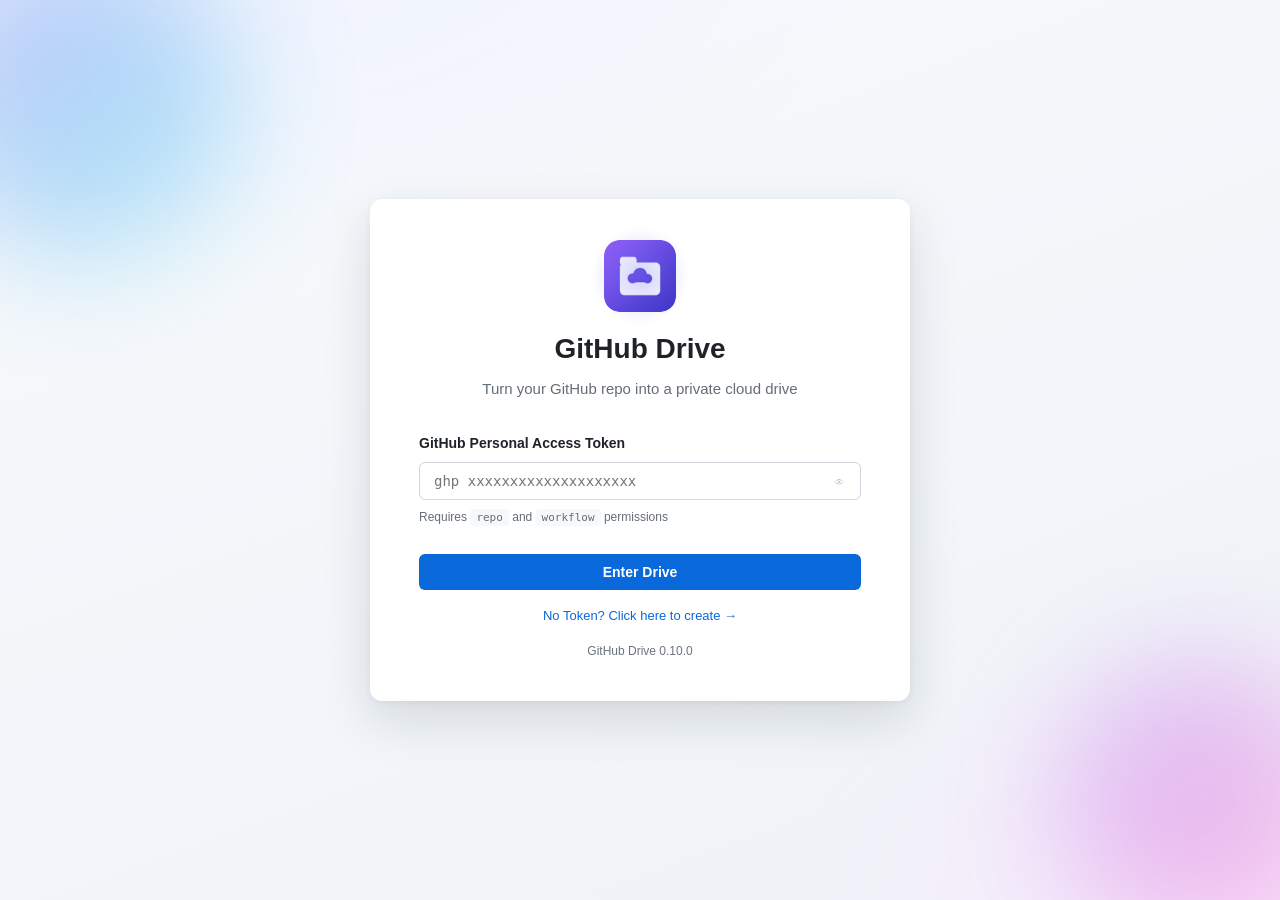
==== commit a4cf6797: "v0.10.0 扩展平台：常驻侧边栏 / 多窗口 / 命令 / 完整网络请求 - 新增 ExtHost v2 宿主与 ext-sdk：opaque sandbox iframe 隔离 token，按清" ====
--- a/index.html
+++ b/index.html
@@ -9,16 +9,16 @@
          只扫 HTML 文本、不执行 JS，看不见它，必须等 HTML 下载完、那段 JS
          跑完才发起请求，白等一个 RTT。CSS 是渲染阻塞资源，这个 RTT
          直接压在首屏上。写死之后，扫描器在 HTML 头几个字节就能发现。 -->
-    <link rel="stylesheet" href="css/style.min.css?h=351f1ad44f" data-gd-css="local">
+    <link rel="stylesheet" href="css/style.min.css?h=c71a481c34" data-gd-css="local">
     <!-- ★ --stamp 原本写在 css 里，每次 bump 都会改 CSS 内容，导致内容 hash 变化、
          66KB 的样式表每次升级都要重新下载。移到内联之后：改 JS 不动 CSS，hash 就不变，
          样式表继续命中缓存。content-hash 已经保证 CSS 不会是旧的，
          这条戳现在只用于让兼容性自检有值可读。 -->
-    <style>#gd-css-stamp{--stamp:"0.9.14"}</style>
+    <style>#gd-css-stamp{--stamp:"0.10.0"}</style>
     <!-- 品牌图标：用真实 PNG 而非 emoji，避免各浏览器字形不一致 -->
-    <link rel="icon" type="image/png" sizes="32x32" href="assets/icon-drive-32.png?v=0.9.14">
-    <link rel="icon" type="image/png" sizes="192x192" href="assets/icon-drive-192.png?v=0.9.14">
-    <link rel="apple-touch-icon" href="assets/apple-touch-icon.png?v=0.9.14">
+    <link rel="icon" type="image/png" sizes="32x32" href="assets/icon-drive-32.png?v=0.10.0">
+    <link rel="icon" type="image/png" sizes="192x192" href="assets/icon-drive-192.png?v=0.10.0">
+    <link rel="apple-touch-icon" href="assets/apple-touch-icon.png?v=0.10.0">
     <!-- ★ 历史版本入口：?version=0.8.8 / ?v= / ?virson=
          重定向到 versions/<v>/index.html。
          快照是从仓库历史里抄出来的静态文件，
@@ -49,7 +49,7 @@
     })();
     </script>
     <!-- ★ 必须第一个加载：?safe=1 逃生 + 分支名校验要在拼 CDN URL 之前跑完 -->
-    <script src="js/branch-guard.min.js?v=0.9.14"></script>
+    <script src="js/branch-guard.min.js?v=0.10.0"></script>
     <!-- ★ CORE 静态化 + defer。
          原来这 15 个是内联 JS 用 document.write 拼 URL 后插入的，
          扫描器看不见；改成写死后与 CSS 一起被扫描器发现，并行下载。
@@ -58,32 +58,25 @@
          跨文件顶层符号，顺序不能乱）。
          放在 head 里是为了让扫描器尽可能早地撞见它们。 -->
     <script defer src="js/icons.min.js?h=bde278015a" data-gd-core="icons"></script>
-    <script defer src="js/github-api.min.js?h=389e7c20c9" data-gd-core="github-api"></script>
+    <script defer src="js/github-api.min.js?h=820fa1e8a2" data-gd-core="github-api"></script>
     <script defer src="js/storage.min.js?h=915f127e93" data-gd-core="storage"></script>
-    <script defer src="js/file-manager.min.js?h=205dd21f3d" data-gd-core="file-manager"></script>
+    <script defer src="js/file-manager.min.js?h=402922a169" data-gd-core="file-manager"></script>
     <script defer src="js/config-sync.min.js?h=d3c84a594e" data-gd-core="config-sync"></script>
-    <script defer src="js/task-dock.min.js?h=8872107af0" data-gd-core="task-dock"></script>
-    <!-- oauth 必须在 ui 之前：ui 构造时会读 GitHubDeviceFlow，晚了类还没定义。
-         ★ 下面这一组（ui → app）只出现一次 —— 早先为了让 oauth 排在 ui 前，
-           在 oauth 后又整组复制了一遍，结果同一 URL 被执行两次：
-           const/class 顶层声明重复 → "Identifier 'UI' has already been declared"
-           → 第二份整体 SyntaxError。现在把第一份 ui 删掉（oauth 已在其前），
-           一份就够，顺序也仍然正确。 -->
+    <script defer src="js/task-dock.min.js?h=ece8a2421a" data-gd-core="task-dock"></script>
     <script defer src="js/oauth.min.js?h=0482c94889" data-gd-core="oauth"></script>
-    <script defer src="js/ui.min.js?h=12fa35f804" data-gd-core="ui"></script>
-    <script defer src="js/i18n.min.js?h=085553dff9" data-gd-core="i18n"></script>
-    <script defer src="js/version.min.js?h=4078af4524" data-gd-core="version"></script>
+    <script defer src="js/ui.min.js?h=443f32fbdf" data-gd-core="ui"></script>
+    <script defer src="js/i18n.min.js?h=de07e71852" data-gd-core="i18n"></script>
+    <script defer src="js/version.min.js?h=482768f33e" data-gd-core="version"></script>
     <script defer src="js/anim.min.js?h=8db9aa997e" data-gd-core="anim"></script>
     <script defer src="js/gesture.min.js?h=4896dd831d" data-gd-core="gesture"></script>
-    <script defer src="js/custom.min.js?h=908e5708ce" data-gd-core="custom"></script>
+    <script defer src="js/custom.min.js?h=b49d35fe68" data-gd-core="custom"></script>
     <script defer src="js/theme.min.js?h=b0ec742409" data-gd-core="theme"></script>
     <script defer src="js/i18n-scan.min.js?h=385acf8972" data-gd-core="i18n-scan"></script>
-    <!-- ★ community 不在这里：走 DEFER（登录后才需要），
-         且 build.py 的 _sync_core_tags 会按 CORE_FILES 整块重写上面这段，
-         混进来的标签会被静默删掉。 -->
-    <script defer src="js/onboarding.min.js?h=5f440a0702" data-gd-core="onboarding"></script>
-    <script defer src="js/app.min.js?h=56c2e7602b" data-gd-core="app">
-    </script>
+    <script defer src="js/onboarding.min.js?h=e2b101055d" data-gd-core="onboarding"></script>
+    <script defer src="js/app.min.js?h=87b3a028e9" data-gd-core="app"></script>
+    <!-- ★ CORE 标签只此一组，由 build.py 按 CORE_FILES 整块重写。
+         oauth 排在 ui 前、onboarding 排在 app 前，顺序由 build.py 保证。
+         community 走 DEFER（登录后才需要），不在这里。 -->
 
     <script>
     // 分支切换：检测自定义分支，动态加载资源（使用 jsdelivr CDN 加速）
@@ -113,11 +106,11 @@
     })();
     </script>
 </head>
-<body class="gd-logged-out" data-api-v="9">
+<body class="gd-logged-out" data-api-v="10">
     <!-- 登录页 -->
     <div id="login-screen" class="login-screen">
         <div class="login-card">
-            <div class="login-logo"><img src="assets/icon-drive-192.png?v=0.9.14" alt="GitHub Drive" width="72" height="72"></div>
+            <div class="login-logo"><img src="assets/icon-drive-192.png?v=0.10.0" alt="GitHub Drive" width="72" height="72"></div>
             <h1>GitHub Drive</h1>
             <p class="login-subtitle"><span data-i18n="login.subtitle">Turn your GitHub repo into a private cloud drive</span></p>
 
@@ -310,7 +303,7 @@
         <!-- 侧边栏 -->
         <aside class="sidebar">
             <div class="sidebar-header">
-                <span class="sidebar-logo"><img src="assets/icon-drive-192.png?v=0.9.14" alt="" width="24" height="24"></span>
+                <span class="sidebar-logo"><img src="assets/icon-drive-192.png?v=0.10.0" alt="" width="24" height="24"></span>
                 <span class="sidebar-title">GitHub Drive</span>
             </div>
             <nav class="sidebar-nav">
@@ -587,6 +580,22 @@
     <!-- 模态框容器 -->
     <div id="modal-container"></div>
 
+    <!-- 扩展宿主 v2：活动栏 / 常驻侧边栏 / 状态栏 / 命令面板 / 域名授权框 -->
+    <div id="gd-ext-activity" class="gd-ext-activity" hidden></div>
+    <aside id="gd-ext-panel" class="gd-ext-panel" hidden>
+        <div class="gd-ext-panel-head"><span id="gd-ext-panel-title"></span>
+            <button id="gd-ext-panel-close" title="收起">✕</button></div>
+        <div id="gd-ext-panel-body"></div>
+    </aside>
+    <div id="gd-ext-statusbar" class="gd-ext-statusbar" hidden></div>
+    <div id="gd-ext-palette" class="gd-ext-palette" hidden>
+        <div class="gd-ext-palette-box">
+            <input id="gd-ext-palette-input" placeholder="输入命令…" autocomplete="off">
+            <div id="gd-ext-palette-list"></div>
+        </div>
+    </div>
+    <div id="gd-ext-grant-layer" class="gd-ext-grant-layer" hidden></div>
+
     <!-- Toast 通知 -->
     <div id="toast-container" class="toast-container"></div>
 
@@ -617,39 +626,39 @@
         window.GD_OAUTH_PROXY = '';
         window.GD_OAUTH_CLIENT_ID = 'Ov23liuMyWPhGbmCEqDS';
 
-        var CORE = ['icons', 'github-api', 'storage', 'file-manager', 'config-sync', 'task-dock', 'ui', 'i18n', 'version', 'anim', 'gesture', 'custom', 'theme', 'i18n-scan', 'app'];
-        var DEFER = ['bridge', 'cangshu-link', 'maintain', 'share', 'plugin-api', 'ban-sync', 'community'];
+        var CORE = ['icons', 'github-api', 'storage', 'file-manager', 'config-sync', 'task-dock', 'oauth', 'ui', 'i18n', 'version', 'anim', 'gesture', 'custom', 'theme', 'i18n-scan', 'onboarding', 'app'];
+        var DEFER = ['bridge', 'cangshu-link', 'maintain', 'share', 'plugin-api', 'ext-host', 'ban-sync', 'community'];
         // ★ 由 build.py 生成：每个文件的内容 hash。
         //   改哪个文件，只有那个文件的 URL 变，其余继续命中缓存。
         var GD_HASH = {
             'anim': '8db9aa997e',
-            'app': '56c2e7602b',
-            'ban-sync': 'fe474431a5',
+            'app': '87b3a028e9',
+            'ban-sync': 'db6d16cac9',
             'branch-guard': '2a17031683',
             'bridge': '5cd1cbc1ce',
             'cangshu-link': 'd87df4f3cb',
-            'community': 'e186919083',
+            'community': 'c27d585a8c',
             'config-sync': 'd3c84a594e',
-            'custom': '908e5708ce',
+            'custom': 'b49d35fe68',
+            'ext-host': '2f2a4b6778',
+            'ext-sdk': 'cdce641284',
             'extension': 'ac2832ce10',
-            'file-manager': '205dd21f3d',
+            'file-manager': '402922a169',
             'gesture': '4896dd831d',
-            'github-api': '389e7c20c9',
-            'i18n': '085553dff9',
+            'github-api': '820fa1e8a2',
+            'i18n': 'de07e71852',
             'i18n-scan': '385acf8972',
             'icons': 'bde278015a',
             'maintain': 'b10def0baf',
             'oauth': '0482c94889',
-            'onboarding': '5f440a0702',
+            'onboarding': 'e2b101055d',
             'plugin-api': 'c3c2940bd5',
-            'share': '6be7074ef9',
+            'share': '4504069936',
             'storage': '915f127e93',
-            'style': '351f1ad44f',
-            'task-dock': '8872107af0',
+            'task-dock': 'ece8a2421a',
             'theme': 'b0ec742409',
-            'ui': '12fa35f804',
-            'version': '4078af4524'
-        
+            'ui': '443f32fbdf',
+            'version': '482768f33e'
         };
         function url(f) {
             // 自定义分支走 jsdelivr，那边自带缓存策略，不加查询串
--- a/css/style.min.css
+++ b/css/style.min.css
@@ -1,4088 +1 @@
-* {
-    margin: 0;
-    padding: 0;
-    box-sizing: border-box;
-}
-:root {
-    --bg-primary: #ffffff;
-    --bg-secondary: #f6f8fa;
-    --bg-tertiary: #eaeef2;
-    --bg-hover: #f3f4f6;
-    --bg-active: #e8eaed;
-    --text-primary: #1f2328;
-    --text-secondary: #656d76;
-    --text-tertiary: #8c959f;
-    --border-color: #d0d7de;
-    --border-light: #eaeef2;
-    --accent-color: #0969da;
-    --accent-hover: #0860c7;
-    --accent-light: #ddf4ff;
-    --danger-color: #cf222e;
-    --danger-hover: #a40e26;
-    --success-color: #1a7f37;
-    --warning-color: #9a6700;
-    --shadow-sm: 0 1px 2px rgba(0,0,0,0.05);
-    --shadow-md: 0 4px 12px rgba(0,0,0,0.1);
-    --shadow-lg: 0 8px 24px rgba(0,0,0,0.15);
-    --radius-sm: 6px;
-    --radius-md: 8px;
-    --radius-lg: 12px;
-    --sidebar-width: 260px;
-    --toolbar-height: 56px;
-    --frame-pad: 10px;
-    --frame-bg: #eef1f6;
-    --panel-radius: 14px;
-    --text-color: var(--text-primary);
-    --text-muted: var(--text-secondary);
-}
-body {
-    font-family: -apple-system, BlinkMacSystemFont, "Segoe UI", "Noto Sans", Helvetica, Arial, sans-serif;
-    font-size: 14px;
-    line-height: 1.5;
-    color: var(--text-primary);
-    background: var(--bg-primary);
-    overflow: hidden;
-}
-.hidden {
-    display: none !important;
-}
-[hidden] {
-    display: none !important;
-}
-.login-screen {
-    display: flex;
-    align-items: center;
-    justify-content: center;
-    min-height: 100vh;
-    background: linear-gradient(135deg, #667eea 0%, #764ba2 100%);
-}
-.login-card {
-    background: white;
-    padding: 40px 48px;
-    border-radius: var(--radius-lg);
-    box-shadow: var(--shadow-lg);
-    width: 100%;
-    max-width: 540px;
-    text-align: center;
-}
-.login-logo {
-    font-size: 64px;
-    margin-bottom: 16px;
-}
-.login-card h1 {
-    font-size: 28px;
-    font-weight: 700;
-    margin-bottom: 8px;
-    color: var(--text-primary);
-}
-.login-subtitle {
-    color: var(--text-secondary);
-    margin-bottom: 32px;
-    font-size: 15px;
-}
-.login-form {
-    text-align: left;
-}
-.login-form label {
-    display: block;
-    font-weight: 600;
-    margin-bottom: 8px;
-    color: var(--text-primary);
-}
-.login-form input[type="password"] {
-    width: 100%;
-    padding: 10px 14px;
-    border: 1px solid var(--border-color);
-    border-radius: var(--radius-sm);
-    font-size: 14px;
-    font-family: monospace;
-    transition: border-color var(--t-3) var(--hm-std), box-shadow var(--t-3) var(--hm-std);
-}
-.login-form input[type="password"]:focus {
-    outline: none;
-    border-color: var(--accent-color);
-    box-shadow: 0 0 0 3px var(--accent-light);
-}
-.token-hint {
-    font-size: 12px;
-    color: var(--text-secondary);
-    margin-top: 8px;
-    margin-bottom: 20px;
-}
-.token-hint code {
-    background: var(--bg-secondary);
-    padding: 2px 6px;
-    border-radius: 4px;
-    font-size: 11px;
-}
-.token-link {
-    display: block;
-    text-align: center;
-    margin-top: 16px;
-    color: var(--accent-color);
-    text-decoration: none;
-    font-size: 13px;
-}
-.token-link:hover {
-    text-decoration: underline;
-}
-.login-divider {
-    display: flex;
-    align-items: center;
-    margin: 16px 0;
-    color: #9ca3af;
-    font-size: 12px;
-}
-.login-divider::before,
-.login-divider::after {
-    content: '';
-    flex: 1;
-    height: 1px;
-    background: #e5e7eb;
-}
-.login-divider span {
-    padding: 0 12px;
-}
-.github-oauth-btn {
-    display: flex;
-    align-items: center;
-    justify-content: center;
-    gap: 8px;
-    width: 100%;
-    padding: 12px;
-    background: #24292e;
-    color: white;
-    border: none;
-    border-radius: 8px;
-    font-size: 14px;
-    font-weight: 600;
-    cursor: pointer;
-    transition: background var(--t-3) var(--hm-std);
-    margin-top: 8px;
-}
-.github-oauth-btn:hover {
-    background: #2d333b;
-}
-.github-oauth-btn:disabled {
-    opacity: 0.6;
-    cursor: not-allowed;
-}
-#enter-drive-btn,
-#login-btn {
-    cursor: pointer;
-    width: 100%;
-    padding: 10px 20px;
-    border: none;
-    border-radius: var(--radius-sm);
-    font-size: 14px;
-    font-weight: 600;
-    font-family: inherit;
-    background: var(--accent-color);
-    color: #fff;
-    transition: background var(--t-2) var(--hm-std);
-    margin-top: 8px;
-}
-#enter-drive-btn:hover,
-#login-btn:hover {
-    background: var(--accent-hover);
-}
-.btn-primary, .btn-secondary, .btn-text, .btn-icon {
-    cursor: pointer;
-    font-size: 14px;
-    font-weight: 500;
-    border: none;
-    border-radius: var(--radius-sm);
-    transition: transform .15s var(--hm-std), opacity .15s var(--hm-std), box-shadow .15s var(--hm-std), background-color .15s var(--hm-std), border-color .15s var(--hm-std), color .15s var(--hm-std);
-    font-family: inherit;
-}
-.btn-primary {
-    background: var(--accent-color);
-    color: white;
-    padding: 10px 20px;
-    width: 100%;
-}
-.btn-primary:hover {
-    background: var(--accent-hover);
-}
-.btn-secondary {
-    background: var(--bg-secondary);
-    color: var(--text-primary);
-    padding: 6px 14px;
-    border: 1px solid var(--border-color);
-    display: inline-flex;
-    align-items: center;
-    gap: 6px;
-    white-space: nowrap;
-    flex-shrink: 0;
-}
-.btn-secondary:hover {
-    background: var(--bg-hover);
-}
-.btn-text {
-    background: none;
-    color: var(--text-secondary);
-    padding: 6px 10px;
-}
-.btn-text:hover {
-    color: var(--text-primary);
-    background: var(--bg-hover);
-}
-.btn-icon {
-    background: none;
-    color: var(--text-secondary);
-    width: 24px;
-    height: 24px;
-    display: inline-flex;
-    align-items: center;
-    justify-content: center;
-    border-radius: 4px;
-    font-size: 16px;
-}
-.btn-icon:hover {
-    background: var(--bg-hover);
-    color: var(--text-primary);
-}
-.app {
-    display: flex;
-    height: 100vh;
-    overflow: hidden;
-    padding: var(--frame-pad);
-    gap: var(--frame-pad);
-    background: var(--frame-bg);
-}
-.sidebar {
-    width: var(--sidebar-width);
-    background: var(--bg-secondary);
-    border-right: 1px solid var(--border-light);
-    display: flex;
-    flex-direction: column;
-    flex-shrink: 0;
-    position: relative;
-    border-radius: var(--panel-radius);
-    overflow: hidden;
-}
-.sidebar-header {
-    padding: 16px 20px;
-    display: flex;
-    align-items: center;
-    gap: 10px;
-    border-bottom: 1px solid var(--border-light);
-}
-.sidebar-logo {
-    font-size: 24px;
-}
-.sidebar-title {
-    font-weight: 700;
-    font-size: 16px;
-}
-.sidebar-nav {
-    flex: 1;
-    overflow-y: auto;
-    padding: 12px 0;
-}
-.nav-section {
-    margin-bottom: 20px;
-    padding: 0 12px;
-}
-.nav-section-title {
-    font-size: 11px;
-    font-weight: 600;
-    text-transform: uppercase;
-    color: var(--text-tertiary);
-    padding: 0 8px;
-    margin-bottom: 4px;
-    display: flex;
-    align-items: center;
-    justify-content: space-between;
-}
-.nav-item {
-    display: flex;
-    align-items: center;
-    gap: 10px;
-    padding: 8px 10px;
-    border-radius: var(--radius-sm);
-    color: var(--text-primary);
-    text-decoration: none;
-    font-size: 14px;
-    cursor: pointer;
-    transition: background var(--t-2) var(--hm-std);
-}
-.nav-item:hover {
-    background: var(--bg-hover);
-}
-.nav-item.active {
-    background: var(--accent-light);
-    color: var(--accent-color);
-    font-weight: 500;
-}
-.nav-icon {
-    font-size: 16px;
-    width: 20px;
-    text-align: center;
-    display: inline-flex;
-    align-items: center;
-    justify-content: center;
-}
-.nav-icon img {
-    width: 20px;
-    height: 20px;
-    object-fit: contain;
-    display: block;
-    opacity: .92;
-}
-.nav-icon svg.ico {
-    width: 20px;
-    height: 20px;
-    display: block;
-    flex-shrink: 0;
-}
-body.dark-theme .nav-icon img { opacity: 1; }
-.repo-list {
-    margin-top: 4px;
-}
-.repo-item {
-    display: flex;
-    align-items: center;
-    gap: 8px;
-    padding: 6px 10px;
-    border-radius: var(--radius-sm);
-    cursor: pointer;
-    font-size: 13px;
-    transition: background var(--t-2) var(--hm-std);
-}
-.repo-item:hover {
-    background: var(--bg-hover);
-}
-.repo-item.active {
-    background: var(--accent-light);
-}
-.repo-item .repo-icon {
-    font-size: 14px;
-}
-.repo-item .repo-name {
-    flex: 1;
-    overflow: hidden;
-    text-overflow: ellipsis;
-    white-space: nowrap;
-}
-.repo-item .repo-badge {
-    font-size: 10px;
-    padding: 1px 6px;
-    border-radius: 10px;
-    background: var(--bg-tertiary);
-    color: var(--text-secondary);
-}
-.sidebar-footer {
-    padding: 12px;
-    border-top: 1px solid var(--border-light);
-}
-.user-info {
-    display: flex;
-    align-items: center;
-    gap: 10px;
-    padding: 8px;
-    border-radius: var(--radius-sm);
-    margin-bottom: 4px;
-}
-.user-info img {
-    width: 32px;
-    height: 32px;
-    border-radius: 50%;
-}
-.user-info .user-name {
-    font-weight: 600;
-    font-size: 13px;
-}
-.user-info .user-login {
-    font-size: 12px;
-    color: var(--text-secondary);
-}
-.sidebar-resizer {
-    margin-left: calc(-1 * var(--frame-pad));
-    margin-right: calc(-1 * var(--frame-pad));
-    width: calc(2 * var(--frame-pad));
-    cursor: col-resize;
-    background: transparent;
-    flex-shrink: 0;
-    transition: background var(--t-3) var(--hm-std);
-    z-index: 101;
-}
-.sidebar-resizer:hover,
-.sidebar-resizer.active {
-    background: var(--primary-color);
-}
-.sidebar-resizer.dragging {
-    background: var(--primary-color);
-}
-body.resizing {
-    user-select: none;
-    cursor: col-resize;
-}
-.main-content {
-    flex: 1;
-    display: flex;
-    flex-direction: column;
-    overflow: hidden;
-    border-radius: var(--panel-radius);
-}
-.toolbar {
-    height: var(--toolbar-height);
-    border-bottom: 1px solid var(--border-light);
-    display: flex;
-    align-items: center;
-    justify-content: space-between;
-    padding: 0 20px;
-    background: var(--bg-primary);
-    flex-shrink: 0;
-}
-.breadcrumb {
-    display: flex;
-    align-items: center;
-    gap: 4px;
-    font-size: 14px;
-    flex: 0 1 auto;
-    min-width: 80px;
-    max-width: 45%;
-    overflow-x: auto;
-    white-space: nowrap;
-    flex-wrap: nowrap;
-    scrollbar-width: thin;
-    padding-bottom: 2px;
-}
-.breadcrumb::-webkit-scrollbar { height: 3px; }
-.breadcrumb::-webkit-scrollbar-thumb { background: #d1d5db; border-radius: 2px; }
-.breadcrumb::-webkit-scrollbar-track { background: transparent; }
-.breadcrumb-item {
-    padding: 4px 8px;
-    border-radius: 4px;
-    cursor: pointer;
-    color: var(--text-secondary);
-}
-.breadcrumb-item:hover {
-    background: var(--bg-hover);
-    color: var(--text-primary);
-}
-.breadcrumb-item.current {
-    color: var(--text-primary);
-    font-weight: 600;
-}
-.breadcrumb-separator {
-    color: var(--text-tertiary);
-}
-.breadcrumb-item.breadcrumb-collapsed {
-    cursor: default;
-    color: var(--text-tertiary);
-    user-select: none;
-}
-.breadcrumb-item.breadcrumb-collapsed:hover {
-    background: transparent;
-    color: var(--text-tertiary);
-}
-.toolbar-actions {
-    display: flex;
-    align-items: center;
-    gap: 8px;
-    flex: 1;
-    min-width: 0;
-    justify-content: flex-end;
-}
-.toolbar .search-box input,
-.toolbar-actions .btn-primary,
-.toolbar-actions .btn-secondary {
-    height: 36px;
-    box-sizing: border-box;
-    padding-top: 0;
-    padding-bottom: 0;
-    display: inline-flex;
-    align-items: center;
-}
-.toolbar .search-box input {
-    padding: 0 12px 0 32px;
-    line-height: 36px;
-}
-.toolbar-actions .btn-primary {
-    padding: 0 16px;
-}
-.toolbar-actions .btn-secondary {
-    padding: 0 14px;
-}
-.toolbar-actions .btn-primary {
-    width: auto;
-    flex-shrink: 0;
-    white-space: nowrap;
-}
-.toolbar-actions .btn-secondary {
-    flex-shrink: 0;
-}
-.search-box {
-    position: relative;
-    flex: 1;
-    min-width: 100px;
-    max-width: 300px;
-}
-.search-box input {
-    padding: 6px 12px 6px 32px;
-    border: 1px solid var(--border-color);
-    border-radius: var(--radius-sm);
-    font-size: 13px;
-    width: 220px;
-    background: var(--bg-secondary);
-    transition: transform .2s var(--hm-std), opacity .2s var(--hm-std), box-shadow .2s var(--hm-std), background-color .2s var(--hm-std), border-color .2s var(--hm-std), color .2s var(--hm-std);
-}
-.search-box input:focus {
-    outline: none;
-    border-color: var(--accent-color);
-    background: white;
-    box-shadow: 0 0 0 3px var(--accent-light);
-    width: 280px;
-}
-.search-box::before {
-    content: "";
-    position: absolute;
-    left: 10px;
-    top: 50%;
-    transform: translateY(-50%);
-    width: 14px;
-    height: 14px;
-    opacity: .55;
-    background-repeat: no-repeat;
-    background-position: center;
-    background-size: 14px 14px;
-    background-image: url("data:image/svg+xml;charset=utf8,%3Csvg xmlns='http://www.w3.org/2000/svg' width='24' height='24' viewBox='0 0 24 24' fill='none' stroke='%236b7280' stroke-width='2.4' stroke-linecap='round' stroke-linejoin='round'%3E%3Ccircle cx='11' cy='11' r='7'/%3E%3Cline x1='16.5' y1='16.5' x2='21' y2='21'/%3E%3C/svg%3E");
-}
-body.dark-mode .search-box::before {
-    background-image: url("data:image/svg+xml;charset=utf8,%3Csvg xmlns='http://www.w3.org/2000/svg' width='24' height='24' viewBox='0 0 24 24' fill='none' stroke='%239aa4b2' stroke-width='2.4' stroke-linecap='round' stroke-linejoin='round'%3E%3Ccircle cx='11' cy='11' r='7'/%3E%3Cline x1='16.5' y1='16.5' x2='21' y2='21'/%3E%3C/svg%3E");
-}
-.file-area {
-    flex: 1;
-    overflow-y: auto;
-    padding: 20px;
-    position: relative;
-}
-.file-list {
-    display: grid;
-    grid-template-columns: repeat(auto-fill, minmax(180px, 1fr));
-    gap: 12px;
-}
-.file-item {
-    display: flex;
-    flex-direction: column;
-    align-items: center;
-    padding: 16px 12px;
-    border-radius: var(--radius-md);
-    cursor: pointer;
-    transition: transform .15s var(--hm-std), opacity .15s var(--hm-std), box-shadow .15s var(--hm-std), background-color .15s var(--hm-std), border-color .15s var(--hm-std), color .15s var(--hm-std);
-    border: 2px solid transparent;
-    position: relative;
-}
-.file-item:hover {
-    background: var(--bg-secondary);
-}
-.file-item.selected {
-    background: var(--accent-light);
-    border-color: var(--accent-color);
-}
-.file-item .file-icon {
-    font-size: 72px;
-    margin-bottom: 8px;
-    line-height: 1;
-    display: flex;
-    align-items: center;
-    justify-content: center;
-    height: 72px;
-}
-.file-item .file-icon svg { stroke-width: 1.5; }
-.file-item .file-name {
-    font-size: 13px;
-    text-align: center;
-    word-break: break-all;
-    display: -webkit-box;
-    -webkit-line-clamp: 2;
-    -webkit-box-orient: vertical;
-    overflow: hidden;
-    line-height: 1.3;
-    max-height: 2.6em;
-}
-.file-item .file-meta {
-    font-size: 11px;
-    color: var(--text-tertiary);
-    margin-top: 4px;
-}
-.file-item .file-repo-tag {
-    position: absolute;
-    top: 6px;
-    right: 6px;
-    font-size: 10px;
-    padding: 2px 6px;
-    border-radius: 8px;
-    background: var(--bg-tertiary);
-    color: var(--text-secondary);
-    max-width: 80px;
-    overflow: hidden;
-    text-overflow: ellipsis;
-    white-space: nowrap;
-}
-.file-list.list-view {
-    display: flex;
-    flex-direction: column;
-    gap: 0;
-}
-.file-list.list-view .file-item {
-    flex-direction: row;
-    padding: 10px 16px;
-    border-radius: 0;
-    border-bottom: 1px solid var(--border-light);
-}
-.file-list.list-view .file-item:hover {
-    background: var(--bg-secondary);
-}
-.file-list.list-view .file-item .file-icon {
-    font-size: 40px;
-    margin-bottom: 0;
-    margin-right: 12px;
-    height: auto;
-    flex: 0 0 auto;
-}
-.file-list.list-view .file-item .file-icon svg { stroke-width: 1.8; }
-.file-list.list-view .file-item .file-name {
-    text-align: left;
-    flex: 1;
-    -webkit-line-clamp: 1;
-    max-height: 1.3em;
-}
-.file-list.list-view .file-item .file-meta {
-    margin-top: 0;
-    margin-right: 20px;
-    min-width: 80px;
-}
-.empty-state {
-    display: flex;
-    flex-direction: column;
-    align-items: center;
-    justify-content: center;
-    height: 100%;
-    color: var(--text-tertiary);
-}
-.empty-icon {
-    font-size: 64px;
-    margin-bottom: 16px;
-    opacity: 0.5;
-}
-.empty-state p {
-    font-size: 16px;
-    margin-bottom: 4px;
-}
-.empty-hint {
-    font-size: 13px !important;
-    color: var(--text-tertiary);
-}
-.loading-state {
-    display: flex;
-    flex-direction: column;
-    align-items: center;
-    justify-content: center;
-    height: 100%;
-    color: var(--text-secondary);
-}
-.spinner {
-    width: 40px;
-    height: 40px;
-    border: 3px solid var(--bg-tertiary);
-    border-top-color: var(--accent-color);
-    border-radius: 50%;
-    animation: spin 0.8s linear infinite;
-    margin-bottom: 16px;
-}
-@keyframes spin {
-    to { transform: rotate(360deg); }
-}
-.drop-overlay {
-    position: absolute;
-    top: 0;
-    left: 0;
-    right: 0;
-    bottom: 0;
-    background: rgba(9, 105, 218, 0.1);
-    border: 3px dashed var(--accent-color);
-    border-radius: var(--radius-md);
-    display: flex;
-    align-items: center;
-    justify-content: center;
-    z-index: 100;
-    pointer-events: none;
-}
-.drop-content {
-    text-align: center;
-    color: var(--accent-color);
-}
-.drop-icon {
-    font-size: 64px;
-    margin-bottom: 16px;
-}
-.drop-content p {
-    font-size: 18px;
-    font-weight: 600;
-}
-.context-menu {
-    position: fixed;
-    background: white;
-    border: 1px solid var(--border-color);
-    border-radius: var(--radius-md);
-    box-shadow: var(--shadow-lg);
-    padding: 6px;
-    min-width: 180px;
-    z-index: 1000;
-}
-.context-menu-item {
-    padding: 8px 12px;
-    border-radius: var(--radius-sm);
-    cursor: pointer;
-    font-size: 13px;
-    display: flex;
-    align-items: center;
-    gap: 8px;
-}
-.context-menu-item:hover {
-    background: var(--bg-secondary);
-}
-.context-menu-item.danger {
-    color: var(--danger-color);
-}
-.context-menu-item.danger:hover {
-    background: #ffebe9;
-}
-.context-menu-divider {
-    height: 1px;
-    background: var(--border-light);
-    margin: 4px 0;
-}
-.modal-overlay {
-    position: fixed;
-    top: 0;
-    left: 0;
-    right: 0;
-    bottom: 0;
-    background: rgba(0, 0, 0, 0.5);
-    display: flex;
-    align-items: center;
-    justify-content: center;
-    z-index: 2000;
-}
-.modal {
-    background: white;
-    border-radius: var(--radius-lg);
-    box-shadow: var(--shadow-lg);
-    width: 100%;
-    max-width: 480px;
-    max-height: 80vh;
-    overflow: hidden;
-    display: flex;
-    flex-direction: column;
-}
-.modal-header {
-    padding: 20px 24px;
-    border-bottom: 1px solid var(--border-light);
-    display: flex;
-    align-items: center;
-    justify-content: space-between;
-}
-.modal-header h3 {
-    font-size: 18px;
-    font-weight: 600;
-}
-.modal-close {
-    background: none;
-    border: none;
-    font-size: 20px;
-    cursor: pointer;
-    color: var(--text-secondary);
-    padding: 4px 8px;
-    border-radius: 4px;
-}
-.modal-close:hover {
-    background: var(--bg-hover);
-}
-.modal-body {
-    padding: 24px;
-    overflow-y: auto;
-    flex: 1;
-}
-.modal-footer {
-    padding: 16px 24px;
-    border-top: 1px solid var(--border-light);
-    display: flex;
-    justify-content: flex-end;
-    gap: 8px;
-}
-.modal-footer .btn-primary,
-.modal-footer .btn-secondary {
-    width: auto;
-    padding: 8px 20px;
-}
-.form-group {
-    margin-bottom: 20px;
-}
-.form-group label {
-    display: block;
-    font-weight: 600;
-    margin-bottom: 8px;
-    font-size: 13px;
-}
-.form-group input[type="text"],
-.form-group input[type="password"],
-.form-group select,
-.form-group textarea {
-    width: 100%;
-    padding: 8px 12px;
-    border: 1px solid var(--border-color);
-    border-radius: var(--radius-sm);
-    font-size: 14px;
-    font-family: inherit;
-    transition: border-color var(--t-3) var(--hm-std), box-shadow var(--t-3) var(--hm-std);
-}
-.form-group input:focus,
-.form-group select:focus,
-.form-group textarea:focus {
-    outline: none;
-    border-color: var(--accent-color);
-    box-shadow: 0 0 0 3px var(--accent-light);
-}
-.form-group textarea {
-    resize: vertical;
-    min-height: 80px;
-}
-.form-hint {
-    font-size: 12px;
-    color: var(--text-secondary);
-    margin-top: 6px;
-}
-.repo-selector {
-    max-height: 240px;
-    overflow-y: auto;
-    border: 1px solid var(--border-color);
-    border-radius: var(--radius-sm);
-}
-.repo-selector-item {
-    padding: 10px 14px;
-    cursor: pointer;
-    display: flex;
-    align-items: center;
-    gap: 10px;
-    border-bottom: 1px solid var(--border-light);
-}
-.repo-selector-item:last-child {
-    border-bottom: none;
-}
-.repo-selector-item:hover {
-    background: var(--bg-secondary);
-}
-.repo-selector-item.selected {
-    background: var(--accent-light);
-}
-.repo-selector-item .repo-info {
-    flex: 1;
-}
-.repo-selector-item .repo-info-name {
-    font-weight: 500;
-    font-size: 13px;
-}
-.repo-selector-item .repo-info-desc {
-    font-size: 11px;
-    color: var(--text-secondary);
-}
-.share-result {
-    text-align: center;
-    padding: 20px 0;
-}
-.share-result-icon {
-    font-size: 48px;
-    margin-bottom: 16px;
-}
-.share-link-box {
-    display: flex;
-    gap: 8px;
-    margin-top: 16px;
-}
-.share-link-box input {
-    flex: 1;
-    padding: 8px 12px;
-    border: 1px solid var(--border-color);
-    border-radius: var(--radius-sm);
-    font-size: 13px;
-    font-family: monospace;
-    background: var(--bg-secondary);
-}
-.upload-panel {
-    position: fixed;
-    bottom: 20px;
-    right: 20px;
-    width: 340px;
-    background: var(--bg-primary);
-    border: 1px solid var(--border-light);
-    border-radius: 12px;
-    box-shadow: 0 8px 32px rgba(0, 0, 0, 0.15);
-    z-index: 200;
-    overflow: hidden;
-    animation: uploadSlideUp 0.3s ease;
-}
-@keyframes uploadSlideUp {
-    from { transform: translateY(20px); opacity: 0; }
-    to { transform: translateY(0); opacity: 1; }
-}
-.upload-panel.closing {
-    animation: uploadSlideDown 0.3s ease forwards;
-}
-@keyframes uploadSlideDown {
-    to { transform: translateY(20px); opacity: 0; }
-}
-.upload-panel-header {
-    display: flex;
-    align-items: center;
-    justify-content: space-between;
-    padding: 12px 16px;
-    border-bottom: 1px solid var(--border-light);
-    font-weight: 600;
-    font-size: 14px;
-}
-.upload-panel-close {
-    background: none;
-    border: none;
-    font-size: 18px;
-    cursor: pointer;
-    color: var(--text-secondary);
-    padding: 0 4px;
-    line-height: 1;
-}
-.upload-panel-close:hover { color: var(--text-primary); }
-.upload-panel-body {
-    padding: 12px 16px;
-    max-height: 280px;
-    overflow-y: auto;
-}
-.upload-item {
-    margin-bottom: 12px;
-}
-.upload-item:last-child { margin-bottom: 0; }
-.upload-item-name {
-    font-size: 13px;
-    margin-bottom: 4px;
-    display: flex;
-    justify-content: space-between;
-    align-items: center;
-}
-.upload-item-name .file-name {
-    overflow: hidden;
-    text-overflow: ellipsis;
-    white-space: nowrap;
-    max-width: 220px;
-}
-.upload-item.success .upload-item-name { color: #1a7f37; }
-.progress-bar {
-    height: 6px;
-    background: var(--bg-tertiary);
-    border-radius: 3px;
-    overflow: hidden;
-}
-.progress-bar-fill {
-    height: 100%;
-    background: var(--accent-color);
-    border-radius: 3px;
-    transition: width var(--t-4) var(--hm-std);
-}
-.upload-item.success .progress-bar-fill { background: #1a7f37; }
-.toast-container {
-    position: fixed;
-    top: 20px;
-    right: 20px;
-    z-index: 3000;
-    display: flex;
-    flex-direction: column;
-    gap: 10px;
-    pointer-events: none;
-}
-.toast {
-    pointer-events: auto;
-    background: var(--bg-primary, #fff);
-    border: 1px solid var(--border-color);
-    border-radius: 12px;
-    box-shadow: 0 6px 24px rgba(15, 23, 42, .10), 0 1px 3px rgba(15, 23, 42, .06);
-    padding: 11px 12px 11px 14px;
-    display: flex;
-    align-items: center;
-    gap: 10px;
-    min-width: 260px;
-    max-width: 400px;
-    animation: slideIn .32s cubic-bezier(.22, 1, .36, 1);
-}
-@keyframes slideIn {
-    from {
-        transform: translateX(110%);
-        opacity: 0;
-    }
-    to {
-        transform: translateX(0);
-        opacity: 1;
-    }
-}
-.toast::before {
-    content: '';
-    position: absolute;
-    left: 0;
-    top: 10px;
-    bottom: 10px;
-    width: 3px;
-    border-radius: 0 3px 3px 0;
-    background: var(--accent-color);
-}
-.toast {
-    position: relative;
-    overflow: hidden;
-}
-.toast.success::before { background: var(--success-color); }
-.toast.error::before   { background: var(--danger-color); }
-.toast.warning::before { background: var(--warning-color); }
-.toast.info::before    { background: var(--accent-color); }
-.toast-icon {
-    flex: none;
-    display: inline-flex;
-    align-items: center;
-    justify-content: center;
-    width: 26px;
-    height: 26px;
-    border-radius: 50%;
-    color: #fff;
-    background: var(--accent-color);
-}
-.toast-icon .ico { width: 15px; height: 15px; }
-.toast.success .toast-icon { background: var(--success-color); }
-.toast.error   .toast-icon { background: var(--danger-color); }
-.toast.warning .toast-icon { background: var(--warning-color); }
-.toast.info    .toast-icon { background: var(--accent-color); }
-.toast-message {
-    flex: 1;
-    font-size: 13px;
-    line-height: 1.45;
-    color: var(--text-primary);
-    word-break: break-word;
-}
-.toast-count {
-    flex: none;
-    font-size: 11px;
-    font-weight: 600;
-    color: var(--text-tertiary);
-    background: var(--bg-tertiary, #f1f3f5);
-    border-radius: 999px;
-    padding: 2px 7px;
-    margin-left: auto;
-    font-variant-numeric: tabular-nums;
-}
-.toast-close {
-    flex: none;
-    background: none;
-    border: none;
-    cursor: pointer;
-    color: var(--text-tertiary);
-    font-size: 16px;
-    line-height: 1;
-    padding: 2px 4px;
-    border-radius: 6px;
-    transition: background .15s, color .15s;
-}
-.toast-close:hover {
-    background: var(--bg-tertiary, #f1f3f5);
-    color: var(--text-primary);
-}
-.preview-modal .modal {
-    max-width: 800px;
-}
-.preview-content {
-    text-align: center;
-    padding: 20px;
-}
-.preview-content img {
-    max-width: 100%;
-    max-height: 500px;
-    border-radius: var(--radius-md);
-}
-.preview-content pre {
-    text-align: left;
-    background: var(--bg-secondary);
-    padding: 16px;
-    border-radius: var(--radius-sm);
-    overflow: auto;
-    max-height: 500px;
-    font-size: 13px;
-}
-.preview-content iframe {
-    width: 100%;
-    height: 500px;
-    border: 1px solid var(--border-color);
-    border-radius: var(--radius-sm);
-}
-.preview-meta {
-    margin-top: 16px;
-    padding-top: 16px;
-    border-top: 1px solid var(--border-light);
-    display: flex;
-    justify-content: space-around;
-    font-size: 13px;
-    color: var(--text-secondary);
-}
-::-webkit-scrollbar {
-    width: 8px;
-    height: 8px;
-}
-::-webkit-scrollbar-track {
-    background: transparent;
-}
-::-webkit-scrollbar-thumb {
-    background: var(--border-color);
-    border-radius: 4px;
-}
-::-webkit-scrollbar-thumb:hover {
-    background: var(--text-tertiary);
-}
-.menu-toggle {
-    display: block;
-    background: none;
-    border: none;
-    font-size: 22px;
-    cursor: pointer;
-    padding: 6px 10px;
-    border-radius: 6px;
-    color: var(--text-primary);
-    flex-shrink: 0;
-    line-height: 1;
-}
-.menu-toggle:hover {
-    background: var(--bg-hover);
-}
-.sidebar.collapsed {
-    width: 60px;
-}
-.sidebar.collapsed .sidebar-title,
-.sidebar.collapsed .nav-section-title,
-.sidebar.collapsed .nav-item span:not(.nav-icon),
-.sidebar.collapsed .user-info > div,
-.sidebar.collapsed .sidebar-footer button span:not(:first-child) {
-    display: none;
-}
-.sidebar.collapsed .sidebar-header {
-    justify-content: center;
-    padding: 16px 0;
-}
-.sidebar.collapsed .nav-item {
-    justify-content: center;
-    padding: 12px 0;
-}
-.sidebar.collapsed .nav-icon {
-    margin: 0;
-    display: inline-flex;
-}
-.sidebar.collapsed .gd-sb-resizer {
-    display: none;
-}
-.sidebar.collapsed .user-info {
-    justify-content: center;
-    padding: 12px 0;
-}
-.sidebar.collapsed .user-info img {
-    margin: 0;
-}
-.main-content.sidebar-collapsed {
-    margin-left: 0;
-}
-.sidebar-overlay {
-    display: none;
-    position: fixed;
-    inset: 0;
-    background: rgba(0, 0, 0, 0.4);
-    z-index: 99;
-    opacity: 0;
-    transition: opacity var(--t-3) var(--hm-std);
-}
-.sidebar-overlay.active {
-    display: block;
-    opacity: 1;
-}
-@media (max-width: 768px) {
-    .sidebar {
-        position: fixed;
-        top: 0;
-        left: 0;
-        bottom: 0;
-        z-index: 100;
-        transform: translateX(-100%);
-        transition: transform var(--t-4) var(--hm-std);
-        box-shadow: 2px 0 12px rgba(0, 0, 0, 0.15);
-    }
-    .sidebar.collapsed {
-        width: var(--sidebar-width);
-    }
-    .sidebar.collapsed .sidebar-title,
-    .sidebar.collapsed .nav-section-title,
-    .sidebar.collapsed .nav-item span:not(.nav-icon),
-    .sidebar.collapsed .user-info > div,
-    .sidebar.collapsed .sidebar-footer button span:not(:first-child) {
-        display: revert;
-    }
-    .sidebar.collapsed .sidebar-header,
-    .sidebar.collapsed .sidebar-footer button {
-        justify-content: revert;
-        padding: revert;
-    }
-    .sidebar.collapsed .nav-item {
-        justify-content: revert;
-        padding: revert;
-    }
-    .sidebar.open {
-        transform: translateX(0);
-    }
-    .toolbar {
-        flex-wrap: wrap;
-        height: auto;
-        padding: 10px 12px;
-        gap: 8px;
-    }
-    .breadcrumb {
-        display: flex;
-        overflow-x: auto;
-        white-space: nowrap;
-        flex-wrap: nowrap;
-        -webkit-overflow-scrolling: touch;
-        max-width: 100%;
-    }
-    .breadcrumb::-webkit-scrollbar { height: 3px; }
-    .breadcrumb::-webkit-scrollbar-thumb { background: #ccc; border-radius: 2px; }
-    .toolbar-actions {
-        width: 100%;
-        justify-content: flex-end;
-        gap: 6px;
-    }
-    .search-box {
-        flex: 1;
-        min-width: 0;
-    }
-    .search-box input {
-        width: 100%;
-    }
-    .toolbar-actions .btn-secondary {
-        padding: 8px 10px;
-        font-size: 13px;
-    }
-    .file-list {
-        grid-template-columns: repeat(auto-fill, minmax(140px, 1fr));
-        gap: 10px;
-        padding: 12px;
-    }
-    .file-item {
-        padding: 12px 8px;
-    }
-    .file-item .file-name {
-        font-size: 12px;
-    }
-    .file-item .file-meta {
-        font-size: 11px;
-    }
-}
-.share-list {
-    display: flex;
-    flex-direction: column;
-    gap: 12px;
-    padding: 20px;
-    max-width: 800px;
-    margin: 0 auto;
-    width: 100%;
-    box-sizing: border-box;
-}
-.share-list.empty {
-    justify-content: center;
-    align-items: center;
-    min-height: 300px;
-}
-.share-empty {
-    text-align: center;
-}
-.share-empty-icon {
-    font-size: 48px;
-    margin-bottom: 12px;
-}
-.share-empty-title {
-    font-size: 16px;
-    font-weight: 600;
-    color: var(--text-primary);
-    margin: 0 0 6px;
-}
-.share-empty-desc {
-    font-size: 13px;
-    color: var(--text-tertiary);
-    margin: 0;
-}
-.share-card {
-    background: var(--bg-primary);
-    border: 1px solid var(--border-light);
-    border-radius: 10px;
-    padding: 16px;
-    transition: box-shadow var(--t-3) var(--hm-std);
-}
-.share-card:hover {
-    box-shadow: 0 2px 12px rgba(0, 0, 0, 0.08);
-}
-.share-card-header {
-    display: flex;
-    justify-content: space-between;
-    align-items: center;
-    margin-bottom: 10px;
-}
-.share-card-title {
-    font-weight: 600;
-    font-size: 15px;
-    overflow: hidden;
-    text-overflow: ellipsis;
-    white-space: nowrap;
-    max-width: 70%;
-}
-.share-card-date {
-    font-size: 12px;
-    color: var(--text-tertiary);
-    flex-shrink: 0;
-}
-.share-card-files {
-    display: flex;
-    flex-wrap: wrap;
-    gap: 6px;
-    margin-bottom: 12px;
-}
-.share-file-tag {
-    background: var(--bg-tertiary);
-    padding: 3px 10px;
-    border-radius: 4px;
-    font-size: 12px;
-    color: var(--text-secondary);
-}
-.share-card-link {
-    display: flex;
-    gap: 8px;
-    margin-bottom: 12px;
-}
-.share-card-link input {
-    flex: 1;
-    padding: 6px 10px;
-    border: 1px solid var(--border-light);
-    border-radius: 6px;
-    font-size: 12px;
-    background: var(--bg-secondary);
-    color: var(--text-secondary);
-    min-width: 0;
-}
-.btn-sm {
-    padding: 6px 12px !important;
-    font-size: 12px !important;
-    flex-shrink: 0;
-}
-.share-card-actions {
-    display: flex;
-    gap: 16px;
-    flex-wrap: wrap;
-}
-.btn-danger {
-    color: #cf222e !important;
-    background: none;
-    border: none;
-    cursor: pointer;
-    font-size: 13px;
-    padding: 0;
-}
-.btn-danger:hover {
-    text-decoration: underline;
-}
-.folder-picker {
-    max-height: 320px;
-    overflow-y: auto;
-    border: 1px solid var(--border-light);
-    border-radius: 8px;
-}
-.folder-picker-item {
-    padding: 10px 12px;
-    cursor: pointer;
-    font-size: 14px;
-    border-bottom: 1px solid var(--border-light);
-    transition: background var(--t-2) var(--hm-std);
-}
-.folder-picker-item:last-child {
-    border-bottom: none;
-}
-.folder-picker-item:hover {
-    background: var(--bg-hover);
-}
-.folder-picker-item.root {
-    font-weight: 600;
-    background: var(--bg-secondary);
-}
-.file-item.drop-target {
-    outline: 2px dashed var(--accent-color);
-    outline-offset: -4px;
-    background: var(--bg-hover);
-}
-.breadcrumb-item.drop-target {
-    background: var(--accent-color);
-    color: #fff !important;
-    border-radius: 4px;
-}
-.explore-list {
-    display: grid !important;
-    grid-template-columns: repeat(auto-fill, minmax(320px, 1fr)) !important;
-    gap: 16px;
-    padding: 16px;
-}
-.explore-card {
-    background: #fff;
-    border: 1px solid #e5e7eb;
-    border-radius: 12px;
-    padding: 16px;
-    transition: transform .2s var(--hm-std), opacity .2s var(--hm-std), box-shadow .2s var(--hm-std), background-color .2s var(--hm-std), border-color .2s var(--hm-std), color .2s var(--hm-std);
-}
-.explore-card:hover {
-    box-shadow: 0 4px 12px rgba(0,0,0,0.1);
-    transform: translateY(-2px);
-}
-.explore-card-header {
-    display: flex;
-    align-items: center;
-    gap: 12px;
-    margin-bottom: 12px;
-}
-.explore-avatar {
-    width: 40px;
-    height: 40px;
-    border-radius: 50%;
-    object-fit: cover;
-}
-.explore-card-info { flex: 1; min-width: 0; }
-.explore-card-title {
-    font-weight: 600;
-    font-size: 15px;
-    color: #111827;
-    white-space: nowrap;
-    overflow: hidden;
-    text-overflow: ellipsis;
-}
-.explore-card-author {
-    font-size: 12px;
-    color: #6b7280;
-    margin-top: 2px;
-}
-.explore-card-desc {
-    font-size: 13px;
-    color: #4b5563;
-    line-height: 1.5;
-    margin-bottom: 12px;
-    min-height: 40px;
-}
-.explore-card-files {
-    display: flex;
-    flex-wrap: wrap;
-    gap: 6px;
-    margin-bottom: 12px;
-}
-.explore-card-actions {
-    display: flex;
-    align-items: center;
-    gap: 8px;
-    flex-wrap: wrap;
-}
-.explore-file-count {
-    font-size: 12px;
-    color: #6b7280;
-    margin-left: auto;
-}
-.plugin-market {
-    display: grid !important;
-    grid-template-columns: repeat(auto-fill, minmax(300px, 1fr)) !important;
-    gap: 16px;
-    padding: 16px;
-}
-.plugin-card {
-    background: #fff;
-    border: 1px solid #e5e7eb;
-    border-radius: 12px;
-    padding: 16px;
-    transition: transform .2s var(--hm-std), opacity .2s var(--hm-std), box-shadow .2s var(--hm-std), background-color .2s var(--hm-std), border-color .2s var(--hm-std), color .2s var(--hm-std);
-    display: flex;
-    flex-direction: column;
-}
-.plugin-card:hover {
-    box-shadow: 0 4px 12px rgba(0,0,0,0.1);
-    transform: translateY(-2px);
-}
-.plugin-card-header {
-    display: flex;
-    align-items: center;
-    gap: 12px;
-    margin-bottom: 10px;
-}
-.plugin-icon {
-    font-size: 32px;
-    width: 48px;
-    height: 48px;
-    display: flex;
-    align-items: center;
-    justify-content: center;
-    background: #f3f4f6;
-    border-radius: 10px;
-}
-.plugin-card-info { flex: 1; min-width: 0; }
-.plugin-card-title {
-    font-weight: 600;
-    font-size: 15px;
-    color: #111827;
-}
-.plugin-card-meta {
-    font-size: 12px;
-    color: #6b7280;
-    margin-top: 2px;
-}
-.plugin-badge {
-    background: #dcfce7;
-    color: #16a34a;
-    font-size: 11px;
-    padding: 2px 8px;
-    border-radius: 10px;
-}
-.plugin-card-desc {
-    font-size: 13px;
-    color: #4b5563;
-    line-height: 1.5;
-    margin-bottom: 12px;
-    flex: 1;
-}
-.plugin-card-actions {
-    display: flex;
-    gap: 8px;
-    flex-wrap: wrap;
-}
-.plugin-card-actions .btn-sm {
-    flex: 1;
-    min-width: 80px;
-}
-.modal-large {
-    max-width: 90vw !important;
-    width: 90vw !important;
-    max-height: 90vh !important;
-}
-.modal-large .modal-body {
-    max-height: 75vh !important;
-    overflow-y: auto !important;
-}
-.plugin-filter-btn {
-    padding: 6px 14px;
-    border: 1px solid #d1d5db;
-    border-radius: 20px;
-    background: #fff;
-    color: #374151;
-    font-size: 12px;
-    cursor: pointer;
-    transition: transform .2s var(--hm-std), opacity .2s var(--hm-std), box-shadow .2s var(--hm-std), background-color .2s var(--hm-std), border-color .2s var(--hm-std), color .2s var(--hm-std);
-}
-.plugin-filter-btn:hover {
-    border-color: #667eea;
-    color: #667eea;
-}
-.plugin-filter-btn.active {
-    background: #667eea;
-    color: #fff;
-    border-color: #667eea;
-}
-.plugin-source-btn {
-    padding: 10px 20px;
-    border: none;
-    background: none;
-    color: #6b7280;
-    font-size: 14px;
-    font-weight: 600;
-    cursor: pointer;
-    border-bottom: 2px solid transparent;
-    margin-bottom: -2px;
-    transition: transform .2s var(--hm-std), opacity .2s var(--hm-std), box-shadow .2s var(--hm-std), background-color .2s var(--hm-std), border-color .2s var(--hm-std), color .2s var(--hm-std);
-}
-.plugin-source-btn:hover {
-    color: #667eea;
-}
-.plugin-source-btn.active {
-    color: #667eea;
-    border-bottom-color: #667eea;
-}
-.multi-select-bar {
-    position: fixed;
-    bottom: 0;
-    left: 0;
-    right: 0;
-    background: #fff;
-    border-top: 1px solid #e5e7eb;
-    padding: 6px 10px;
-    display: flex;
-    align-items: center;
-    justify-content: space-between;
-    gap: 8px;
-    z-index: 1000;
-    transform: translateY(100%);
-    transition: transform var(--t-3) var(--hm-std);
-    box-shadow: 0 -2px 8px rgba(0,0,0,0.08);
-}
-.multi-select-bar.visible {
-    transform: translateY(0);
-}
-.ms-count {
-    font-weight: 600;
-    font-size: 12px;
-    color: #111827;
-    white-space: nowrap;
-    flex-shrink: 0;
-}
-.ms-actions {
-    display: flex;
-    gap: 4px;
-    flex-wrap: wrap;
-    justify-content: flex-end;
-}
-.ms-btn {
-    padding: 4px 8px;
-    border: 1px solid #d1d5db;
-    border-radius: 4px;
-    background: #fff;
-    cursor: pointer;
-    font-size: 11px;
-    white-space: nowrap;
-    line-height: 1.4;
-}
-.ms-btn:hover {
-    background: #f3f4f6;
-}
-.ms-cancel {
-    background: #fee2e2;
-    border-color: #fca5a5;
-    color: #dc2626;
-}
-.ms-cancel:hover {
-    background: #fecaca;
-}
-body.multi-select-active .main-content,
-body.multi-select-active #file-list {
-    padding-bottom: 60px !important;
-}
-@media (min-width: 768px) {
-    .multi-select-bar {
-        display: none;
-    }
-}
-.upload-modal {
-    max-width: 560px;
-    width: 90vw;
-}
-.upload-drop-zone {
-    border: 2px dashed #d0d7de;
-    border-radius: 8px;
-    padding: 32px 20px;
-    text-align: center;
-    margin-bottom: 16px;
-    transition: transform .2s var(--hm-std), opacity .2s var(--hm-std), box-shadow .2s var(--hm-std), background-color .2s var(--hm-std), border-color .2s var(--hm-std), color .2s var(--hm-std);
-    cursor: pointer;
-    background: #f6f8fa;
-}
-.upload-drop-zone:hover,
-.upload-drop-zone.drag-over {
-    border-color: #0969da;
-    background: #ddf4ff;
-}
-.upload-drop-icon {
-    font-size: 40px;
-    margin-bottom: 8px;
-}
-.upload-drop-text {
-    font-size: 15px;
-    font-weight: 500;
-    color: #24292f;
-    margin-bottom: 4px;
-}
-.upload-drop-hint {
-    font-size: 12px;
-    color: #8c959f;
-}
-.upload-actions {
-    display: flex;
-    gap: 8px;
-    margin-bottom: 16px;
-    flex-wrap: wrap;
-}
-.upload-actions .btn-primary,
-.upload-actions .btn-secondary {
-    flex: 1;
-    min-width: 120px;
-    padding: 8px 12px;
-    font-size: 13px;
-}
-.upload-file-list-header {
-    display: flex;
-    align-items: center;
-    justify-content: space-between;
-    font-size: 13px;
-    font-weight: 600;
-    color: #57606a;
-    margin-bottom: 8px;
-}
-.upload-file-list {
-    max-height: 200px;
-    overflow-y: auto;
-    border: 1px solid #d0d7de;
-    border-radius: 6px;
-    background: #fff;
-}
-.upload-file-empty {
-    padding: 20px;
-    text-align: center;
-    color: #8c959f;
-    font-size: 13px;
-}
-.upload-file-item {
-    display: flex;
-    align-items: center;
-    padding: 8px 12px;
-    border-bottom: 1px solid #eaeef2;
-    gap: 8px;
-    font-size: 13px;
-}
-.upload-file-item:last-child {
-    border-bottom: none;
-}
-.upload-file-item-icon {
-    font-size: 16px;
-    flex-shrink: 0;
-}
-.upload-file-item-name {
-    flex: 1;
-    overflow: hidden;
-    text-overflow: ellipsis;
-    white-space: nowrap;
-    color: #24292f;
-}
-.upload-file-item-size {
-    color: #8c959f;
-    font-size: 11px;
-    flex-shrink: 0;
-}
-.upload-file-item-remove {
-    background: none;
-    border: none;
-    color: #cf222e;
-    cursor: pointer;
-    font-size: 14px;
-    padding: 2px 4px;
-    flex-shrink: 0;
-}
-.upload-file-item-remove:hover {
-    background: #ffebe9;
-    border-radius: 4px;
-}
-@media (max-width: 768px) {
-    .toolbar {
-        flex-wrap: wrap;
-        gap: 8px;
-    }
-    .toolbar-actions {
-        order: 3;
-        width: 100%;
-        justify-content: flex-start;
-        overflow-x: auto;
-    }
-    .search-box {
-        order: 2;
-        flex: 1;
-        min-width: 0;
-    }
-    .breadcrumb {
-        order: 1;
-        flex: 1;
-        min-width: 0;
-        display: flex;
-        overflow-x: auto;
-        white-space: nowrap;
-    }
-    .toolbar-actions .btn-text {
-        display: none;
-    }
-    .toolbar-actions .btn-secondary {
-        padding: 6px 10px;
-        font-size: 14px;
-        white-space: nowrap;
-    }
-}
-.saved-accounts {
-    margin: 16px 0;
-}
-.saved-accounts-title {
-    font-size: 12px;
-    color: #6b7280;
-    margin-bottom: 8px;
-    text-align: center;
-}
-.accounts-list {
-    display: flex;
-    flex-direction: column;
-    gap: 8px;
-}
-.account-item {
-    display: flex;
-    align-items: center;
-    gap: 12px;
-    padding: 10px 12px;
-    background: #f9fafb;
-    border: 1px solid #e5e7eb;
-    border-radius: 10px;
-    cursor: pointer;
-    transition: transform .2s var(--hm-std), opacity .2s var(--hm-std), box-shadow .2s var(--hm-std), background-color .2s var(--hm-std), border-color .2s var(--hm-std), color .2s var(--hm-std);
-    position: relative;
-}
-.account-item:hover {
-    background: #f3f4f6;
-    border-color: #d1d5db;
-}
-.account-item.account-current {
-    background: #eff6ff;
-    border-color: #bfdbfe;
-}
-.account-avatar {
-    width: 36px;
-    height: 36px;
-    border-radius: 50%;
-    object-fit: cover;
-    flex-shrink: 0;
-}
-.account-info {
-    flex: 1;
-    min-width: 0;
-}
-.account-name {
-    font-size: 14px;
-    font-weight: 600;
-    color: #111827;
-    white-space: nowrap;
-    overflow: hidden;
-    text-overflow: ellipsis;
-}
-.account-login {
-    font-size: 12px;
-    color: #6b7280;
-}
-.account-remove {
-    width: 24px;
-    height: 24px;
-    border: none;
-    background: transparent;
-    color: #9ca3af;
-    font-size: 18px;
-    cursor: pointer;
-    border-radius: 50%;
-    display: flex;
-    align-items: center;
-    justify-content: center;
-    flex-shrink: 0;
-    transition: transform .2s var(--hm-std), opacity .2s var(--hm-std), box-shadow .2s var(--hm-std), background-color .2s var(--hm-std), border-color .2s var(--hm-std), color .2s var(--hm-std);
-}
-.account-remove:hover {
-    background: #fee2e2;
-    color: #dc2626;
-}
-body.dark-mode {
-    --bg-primary: #0d1117;
-    --bg-secondary: #161b22;
-    --bg-tertiary: #21262d;
-    --bg-hover: #1c2128;
-    --bg-active: #2d333b;
-    --text-primary: #c9d1d9;
-    --text-secondary: #8b949e;
-    --text-tertiary: #868e96;
-    --border-color: #30363d;
-    --border-light: #21262d;
-    --accent-color: #58a6ff;
-    --accent-hover: #79b8ff;
-    --accent-light: #1f6feb33;
-    --danger-color: #f85149;
-    --danger-hover: #da3633;
-    --success-color: #3fb950;
-    --warning-color: #d29922;
-    --shadow-sm: 0 1px 2px rgba(0,0,0,0.3);
-    --shadow-md: 0 4px 12px rgba(0,0,0,0.4);
-    --shadow-lg: 0 8px 24px rgba(0,0,0,0.5);
-    --text-color: var(--text-primary);
-    --text-muted: var(--text-secondary);
-}
-body.dark-mode .btn-primary {
-    background: #1f6feb;
-    color: #fff;
-}
-body.dark-mode .btn-primary:hover {
-    background: #388bfd;
-    color: #fff;
-}
-body.dark-mode .login-card {
-    background: var(--bg-secondary);
-    color: var(--text-primary);
-}
-body.dark-mode .login-card h1 {
-    color: var(--text-primary);
-}
-body.dark-mode input {
-    background: var(--bg-tertiary);
-    color: var(--text-primary);
-    border-color: var(--border-color);
-}
-body.dark-mode .sidebar {
-    background: var(--bg-secondary);
-    border-right-color: var(--border-color);
-}
-body.dark-mode .main-content {
-    background: var(--bg-primary);
-}
-body.dark-mode .app {
-    background: #0d1117;
-}
-body.dark-mode .toolbar {
-    background: var(--bg-secondary);
-    border-bottom-color: var(--border-color);
-}
-body.dark-mode .file-item:hover {
-    background: var(--bg-hover);
-}
-body.dark-mode .file-item.selected {
-    background: var(--accent-light);
-}
-body.dark-mode .modal {
-    background: #1f2937;
-    color: #f3f4f6;
-}
-body.dark-mode .modal-content-old {
-    background: var(--bg-secondary);
-    color: var(--text-primary);
-}
-body.dark-mode .breadcrumb {
-    background: var(--bg-secondary);
-    border-bottom-color: var(--border-color);
-}
-body.dark-mode .context-menu {
-    background: var(--bg-secondary);
-    border-color: var(--border-color);
-    box-shadow: var(--shadow-lg);
-}
-body.dark-mode .context-menu-item:hover {
-    background: var(--bg-hover);
-}
-body.dark-mode .modal-header {
-    border-bottom-color: #374151;
-}
-body.dark-mode .modal-body {
-    color: #d1d5db;
-}
-body.dark-mode .modal-close {
-    color: #9ca3af;
-}
-.mobile-bottom-nav {
-    display: none;
-    position: fixed;
-    bottom: 0;
-    left: 0;
-    right: 0;
-    background: #fff;
-    border-top: 1px solid #e5e7eb;
-    padding: 8px 0;
-    padding-bottom: env(safe-area-inset-bottom, 8px);
-    z-index: 100;
-    box-shadow: 0 -2px 10px rgba(0,0,0,0.05);
-}
-.mobile-nav-items {
-    display: flex;
-    justify-content: space-around;
-    align-items: center;
-}
-.mobile-nav-item {
-    display: flex;
-    flex-direction: column;
-    align-items: center;
-    gap: 2px;
-    padding: 4px 12px;
-    cursor: pointer;
-    border-radius: 8px;
-    transition: transform .2s var(--hm-std), opacity .2s var(--hm-std), box-shadow .2s var(--hm-std), background-color .2s var(--hm-std), border-color .2s var(--hm-std), color .2s var(--hm-std);
-    color: #6b7280;
-    font-size: 10px;
-}
-.mobile-nav-item.active {
-    color: #2563eb;
-}
-.mobile-nav-item .icon {
-    font-size: 20px;
-    display: flex;
-    align-items: center;
-    justify-content: center;
-}
-.mobile-nav-item:active {
-    background: #f3f4f6;
-}
-@media (max-width: 768px) {
-    .mobile-bottom-nav {
-        display: block;
-    }
-    .app {
-        padding: 0;
-        gap: 0;
-        background: transparent;
-    }
-    .sidebar,
-    .main-content {
-        border-radius: 0;
-    }
-    .sidebar-resizer {
-        display: none;
-    }
-    .sidebar {
-        transform: translateX(-100%);
-        transition: transform var(--t-4) var(--hm-std);
-    }
-    .sidebar.open {
-        transform: translateX(0);
-    }
-    .main-content {
-        margin-left: 0 !important;
-        padding-bottom: 16px;
-    }
-    .file-grid {
-        grid-template-columns: repeat(auto-fill, minmax(100px, 1fr)) !important;
-    }
-}
-body.dark-mode .mobile-bottom-nav {
-    background: #1f2937;
-    border-top-color: #374151;
-}
-body.dark-mode .mobile-nav-item {
-    color: #9ca3af;
-}
-body.dark-mode .mobile-nav-item.active {
-    color: #60a5fa;
-}
-.app-switch-slot {
-    padding: 8px 12px;
-    border-top: 1px solid var(--border-color, #d0d7de);
-}
-.app-switch-btn {
-    display: flex;
-    align-items: center;
-    gap: 8px;
-    width: 100%;
-    padding: 9px 12px;
-    border: 1px solid var(--border-color, #d0d7de);
-    border-radius: 6px;
-    background: #fff;
-    color: inherit;
-    font-size: 13px;
-    cursor: pointer;
-    transition: background var(--t-2) var(--hm-std), border-color var(--t-2) var(--hm-std);
-}
-.app-switch-btn:hover {
-    background: var(--hover-bg, #f3f4f6);
-    border-color: #8c959f;
-}
-.app-switch-btn .as-icon {
-    font-size: 16px;
-}
-.bridge-box {
-    margin: 14px 0;
-    padding: 12px 14px;
-    background: linear-gradient(135deg, #fff8e6 0%, #fffdf5 100%);
-    border: 1px solid #f0d89a;
-    border-radius: 8px;
-}
-.bridge-title {
-    font-size: 12px;
-    font-weight: 600;
-    color: #7a5c00;
-    margin-bottom: 8px;
-}
-.bridge-info {
-    font-size: 13px;
-    margin-bottom: 10px;
-}
-.bridge-note {
-    display: block;
-    font-size: 11px;
-    color: #6b7280;
-    margin-top: 3px;
-}
-.bridge-btn {
-    width: 100%;
-    padding: 8px 12px;
-    background: #f0b429;
-    color: #24292f;
-    border: none;
-    border-radius: 6px;
-    font-size: 13px;
-    font-weight: 600;
-    cursor: pointer;
-    transition: background var(--t-2) var(--hm-std);
-}
-.bridge-btn:hover {
-    background: #e0a520;
-}
-.share-prog { padding: 4px 0; }
-.sp-head {
-    display: flex;
-    justify-content: space-between;
-    align-items: baseline;
-    margin-bottom: 10px;
-}
-.sp-count { font-size: 13px; color: #6b7280; }
-.sp-pct {
-    font-size: 20px;
-    font-weight: 700;
-    color: #0969da;
-    font-variant-numeric: tabular-nums;
-}
-.sp-bar {
-    height: 8px;
-    background: #e5e7eb;
-    border-radius: 999px;
-    overflow: hidden;
-    margin-bottom: 18px;
-}
-.sp-bar-fill {
-    height: 100%;
-    width: 0;
-    background: linear-gradient(90deg, #0969da, #54aeff);
-    border-radius: 999px;
-    transition: width var(--t-5) var(--hm-std);
-}
-.sp-steps { list-style: none; padding: 0; margin: 0 0 14px; }
-.sp-step {
-    display: flex;
-    align-items: center;
-    gap: 10px;
-    padding: 7px 0;
-    color: #9ca3af;
-    font-size: 13px;
-    transition: color var(--t-3) var(--hm-std);
-}
-.sp-ico {
-    width: 18px;
-    height: 18px;
-    flex-shrink: 0;
-    border-radius: 50%;
-    border: 2px solid #d1d5db;
-    display: flex;
-    align-items: center;
-    justify-content: center;
-    font-size: 11px;
-    font-weight: 700;
-    color: #fff;
-    transition: transform .25s var(--hm-std), opacity .25s var(--hm-std), box-shadow .25s var(--hm-std), background-color .25s var(--hm-std), border-color .25s var(--hm-std), color .25s var(--hm-std);
-}
-.sp-step.done { color: #1f2937; }
-.sp-step.done .sp-ico { background: #1a7f37; border-color: #1a7f37; }
-.sp-step.active { color: #0969da; font-weight: 600; }
-.sp-step.active .sp-ico {
-    border-color: #0969da;
-    background: #fff;
-    box-shadow: inset 0 0 0 3px #fff, 0 0 0 0 rgba(9, 105, 218, .35);
-    animation: sp-pulse 1.1s ease-out infinite;
-}
-.sp-step.active .sp-ico::after {
-    content: '';
-    width: 6px;
-    height: 6px;
-    border-radius: 50%;
-    background: #0969da;
-    animation: sp-blink 1.1s ease-in-out infinite;
-}
-@keyframes sp-pulse {
-    0%   { box-shadow: inset 0 0 0 3px #fff, 0 0 0 0 rgba(9, 105, 218, .35); }
-    100% { box-shadow: inset 0 0 0 3px #fff, 0 0 0 7px rgba(9, 105, 218, 0); }
-}
-@keyframes sp-blink { 0%, 100% { opacity: 1; } 50% { opacity: .35; } }
-.sp-note {
-    font-size: 12px;
-    color: #6b7280;
-    background: #f6f8fa;
-    border-radius: 6px;
-    padding: 8px 10px;
-    min-height: 32px;
-    word-break: break-all;
-}
-@media (prefers-reduced-motion: reduce) {
-    .sp-bar-fill { transition: none; }
-    .sp-step.active .sp-ico { animation: none; }
-    .sp-step.active .sp-ico::after { animation: none; }
-}
-.share-badge {
-    display: inline-block;
-    font-size: 11px;
-    font-weight: 600;
-    padding: 1px 7px;
-    border-radius: 999px;
-    background: #ddf4ff;
-    color: #0969da;
-    vertical-align: middle;
-    margin-left: 6px;
-}
-.share-badge.warn {
-    background: #fff1e5;
-    color: #bc4c00;
-}
-.ctx-menu {
-    position: fixed;
-    z-index: 1200;
-    min-width: 190px;
-    max-width: 320px;
-    background: var(--bg-primary, #fff);
-    border: 1px solid var(--border-color, #d0d7de);
-    border-radius: 8px;
-    box-shadow: 0 8px 24px rgba(31, 35, 40, .16);
-    padding: 5px;
-    opacity: 0;
-    transform: scale(.96);
-    transition: opacity var(--t-1) var(--hm-std), transform var(--t-1) var(--hm-std);
-}
-.ctx-menu.on { opacity: 1; transform: scale(1); }
-.ctx-sub {
-    min-width: 170px;
-}
-.ctx-item {
-    display: flex;
-    align-items: center;
-    gap: 9px;
-    width: 100%;
-    padding: 7px 10px;
-    border: none;
-    background: transparent;
-    border-radius: 6px;
-    font-size: 13px;
-    color: var(--text-primary, #1f2328);
-    text-align: left;
-    cursor: pointer;
-    white-space: nowrap;
-}
-.ctx-item:hover:not(:disabled),
-.ctx-item.has-sub { background: var(--hover-bg, #f3f4f6); }
-.ctx-item:disabled {
-    opacity: .45;
-    cursor: default;
-}
-.ctx-item.danger { color: #cf222e; }
-.ctx-item.danger:hover:not(:disabled) { background: #ffebe9; }
-.ctx-ico {
-    width: 17px;
-    flex-shrink: 0;
-    display: flex;
-    align-items: center;
-    justify-content: center;
-    color: var(--text-secondary, #6b7280);
-}
-.ctx-item.danger .ctx-ico { color: #cf222e; }
-.ctx-ico svg { display: block; }
-.ctx-emoji { font-size: 14px; line-height: 1; }
-.ctx-label { flex: 1; overflow: hidden; text-overflow: ellipsis; }
-.ctx-key {
-    font-size: 11px;
-    color: var(--text-secondary, #8c959f);
-    font-family: ui-monospace, monospace;
-    margin-left: 12px;
-}
-.ctx-arrow {
-    font-size: 10px;
-    color: var(--text-secondary, #8c959f);
-    margin-left: 6px;
-}
-.ctx-sep {
-    height: 1px;
-    background: var(--border-color, #e5e7eb);
-    margin: 5px 6px;
-}
-.brand-ico {
-    border-radius: 22%;
-    display: block;
-}
-.login-logo img,
-.sidebar-logo img { border-radius: 22%; display: block; }
-.login-logo { font-size: 0; }
-.plugin-overlay {
-    animation: plugin-fade-in .16s ease-out;
-}
-@keyframes plugin-fade-in {
-    from { opacity: 0; transform: scale(.99); }
-    to   { opacity: 1; transform: scale(1); }
-}
-.plugin-bar {
-    display: flex;
-    align-items: center;
-    justify-content: space-between;
-    gap: 12px;
-    padding: 8px 16px;
-    background: #161b22;
-    border-bottom: 1px solid #30363d;
-    color: #e6edf3;
-    font-size: 13px;
-    flex-shrink: 0;
-}
-.plugin-bar-title {
-    display: flex;
-    align-items: center;
-    gap: 8px;
-    min-width: 0;
-    font-weight: 600;
-}
-.plugin-bar-icon { font-size: 15px; line-height: 1; }
-.plugin-bar-ver {
-    font-size: 11px;
-    font-weight: 400;
-    color: #8b949e;
-    background: #21262d;
-    padding: 1px 7px;
-    border-radius: 999px;
-}
-.plugin-bar-actions { display: flex; gap: 8px; flex-shrink: 0; }
-.plugin-btn {
-    padding: 4px 12px;
-    border: 1px solid #30363d;
-    border-radius: 6px;
-    background: #21262d;
-    color: #e6edf3;
-    font-size: 12px;
-    cursor: pointer;
-    transition: background var(--t-2) var(--hm-std), border-color var(--t-2) var(--hm-std);
-}
-.plugin-btn:hover { background: #30363d; border-color: #8b949e; }
-.plugin-frame {
-    flex: 1;
-    width: 100%;
-    border: none;
-    background: #fff;
-    display: block;
-}
-@media (prefers-reduced-motion: reduce) {
-    .plugin-overlay { animation: none; }
-}
-#task-dock {
-    position: fixed;
-    inset: 0;
-    z-index: 9000;
-    pointer-events: none;
-}
-#task-dock > * { pointer-events: auto; }
-body.td-dragging-body { user-select: none; cursor: grabbing; }
-.td-mini {
-    position: absolute;
-    width: 260px;
-    display: flex;
-    align-items: center;
-    gap: 10px;
-    padding: 10px 12px;
-    background: #ffffff;
-    border: 1px solid #e5e7eb;
-    border-radius: 12px;
-    box-shadow: 0 6px 24px rgba(17, 24, 39, .12);
-    cursor: pointer;
-    transition: transform var(--t-2) var(--hm-std), box-shadow var(--t-2) var(--hm-std);
-    animation: td-in .18s ease-out;
-}
-.td-mini:hover { transform: translateY(-2px); box-shadow: 0 10px 28px rgba(17, 24, 39, .16); }
-.td-mini.td-dragging { cursor: grabbing; box-shadow: 0 16px 40px rgba(17, 24, 39, .24); }
-.td-mini-ico {
-    font-size: 18px; flex: 0 0 auto;
-    width: 22px; display: flex; align-items: center; justify-content: center;
-}
-.td-mini-main { flex: 1 1 auto; min-width: 0; }
-.td-mini-title {
-    font-size: 13px; font-weight: 600; color: #111827;
-    white-space: nowrap; overflow: hidden; text-overflow: ellipsis;
-}
-.td-mini-bar {
-    height: 4px; background: #eef2f7; border-radius: 999px;
-    overflow: hidden; margin: 5px 0 4px;
-}
-.td-mini-fill {
-    height: 100%; background: linear-gradient(90deg, #6366f1, #8b5cf6);
-    border-radius: 999px; transition: width var(--t-4) var(--hm-std);
-}
-.td-mini.is-error .td-mini-fill { background: #ef4444; }
-.td-mini.is-done  .td-mini-fill { background: #10b981; }
-.td-mini-sub {
-    font-size: 11px; color: #6b7280;
-    white-space: nowrap; overflow: hidden; text-overflow: ellipsis;
-}
-.td-mini-pct {
-    font-size: 12px; font-weight: 700; color: #4f46e5; flex: 0 0 auto;
-    min-width: 34px; text-align: right; font-variant-numeric: tabular-nums;
-}
-.td-mini.is-error .td-mini-pct { color: #ef4444; }
-.td-mini.is-done  .td-mini-pct { color: #10b981; }
-.td-panel {
-    position: absolute;
-    width: 340px;
-    max-height: 60vh;
-    display: flex;
-    flex-direction: column;
-    background: #ffffff;
-    border: 1px solid #e5e7eb;
-    border-radius: 14px;
-    box-shadow: 0 18px 48px rgba(17, 24, 39, .18);
-    overflow: hidden;
-    animation: td-in .18s ease-out;
-}
-.td-panel.td-dragging { box-shadow: 0 24px 60px rgba(17, 24, 39, .28); }
-.td-head {
-    display: flex; align-items: center; gap: 8px;
-    padding: 10px 12px;
-    background: linear-gradient(135deg, #6366f1, #8b5cf6);
-    color: #fff;
-    cursor: grab;
-    flex: 0 0 auto;
-}
-.td-head:active { cursor: grabbing; }
-.td-head-ico { font-size: 15px; }
-.td-head-title {
-    flex: 1 1 auto; font-size: 13px; font-weight: 600;
-    white-space: nowrap; overflow: hidden; text-overflow: ellipsis;
-}
-.td-head-pct {
-    font-size: 12px; font-weight: 700; opacity: .95;
-    min-width: 34px; text-align: right; font-variant-numeric: tabular-nums;
-}
-.td-btn {
-    flex: 0 0 auto; width: 22px; height: 22px;
-    border: none; border-radius: 6px;
-    background: rgba(255, 255, 255, .18);
-    color: #fff; font-size: 12px; line-height: 1;
-    cursor: pointer; display: flex; align-items: center; justify-content: center;
-}
-.td-btn:hover { background: rgba(255, 255, 255, .32); }
-.td-body {
-    flex: 1 1 auto; overflow-y: auto;
-    padding: 10px 12px; min-height: 0;
-}
-.td-row { padding: 6px 0; border-bottom: 1px solid #f3f4f6; }
-.td-row:last-child { border-bottom: none; }
-.td-row-head { display: flex; align-items: baseline; gap: 8px; }
-.td-row-name {
-    font-size: 12px; color: #374151;
-    flex: 1 1 auto; min-width: 0;
-    white-space: nowrap; overflow: hidden; text-overflow: ellipsis;
-}
-.td-row-pct {
-    flex: 0 0 auto; min-width: 34px; text-align: right;
-    font-size: 11px; color: #6b7280; font-variant-numeric: tabular-nums;
-}
-.td-row.done .td-row-pct { color: #10b981; }
-.td-row-bar {
-    height: 3px; background: #eef2f7; border-radius: 999px;
-    overflow: hidden; margin-top: 5px;
-}
-.td-row-bar > div {
-    height: 100%; background: #6366f1; border-radius: 999px; transition: width var(--t-3) var(--hm-std);
-}
-.td-row.done .td-row-bar > div { background: #10b981; }
-.td-note { font-size: 12px; color: #6b7280; padding: 4px 0; }
-.td-bar {
-    height: 6px; background: #eef2f7; border-radius: 999px;
-    overflow: hidden; margin-top: 8px;
-}
-.td-bar-fill {
-    height: 100%; background: linear-gradient(90deg, #6366f1, #8b5cf6);
-    border-radius: 999px; transition: width var(--t-4) var(--hm-std);
-}
-.td-panel.is-done .td-bar-fill { background: #10b981; }
-.td-panel.is-error .td-bar-fill { background: #ef4444; }
-.td-err {
-    padding: 8px 12px; font-size: 12px; color: #b91c1c;
-    background: #fef2f2; border-top: 1px solid #fecaca;
-    word-break: break-all;
-}
-.td-foot {
-    flex: 0 0 auto; padding: 6px 12px;
-    font-size: 11px; color: #9ca3af; background: #f9fafb;
-    border-top: 1px solid #f3f4f6;
-}
-.td-list-row {
-    display: flex; align-items: center; gap: 8px;
-    padding: 8px 6px; border-radius: 8px; cursor: pointer;
-    border-bottom: 1px solid #f3f4f6;
-}
-.td-list-row:hover { background: #f3f4f6; }
-.td-list-row:last-child { border-bottom: none; }
-.td-list-ico { font-size: 14px; }
-.td-list-title {
-    flex: 1 1 auto; font-size: 12px; color: #374151;
-    white-space: nowrap; overflow: hidden; text-overflow: ellipsis;
-}
-.td-list-st { font-size: 11px; color: #6b7280; flex: 0 0 auto; }
-.td-list-row.error .td-list-st { color: #ef4444; }
-.td-list-row.done  .td-list-st { color: #10b981; }
-.td-dock-hint {
-    position: fixed; top: 50%; z-index: 9500;
-    padding: 8px 14px; border-radius: 10px;
-    background: rgba(79, 70, 229, .92); color: #fff;
-    font-size: 12px; font-weight: 600;
-    opacity: 0; transition: opacity var(--t-2) var(--hm-std);
-    pointer-events: none;
-}
-.td-dock-hint.show { opacity: 1; }
-@keyframes td-in {
-    from { opacity: 0; transform: translateY(8px) scale(.98); }
-    to   { opacity: 1; transform: none; }
-}
-body.dark .td-mini,
-body.dark .td-panel {
-    background: #1f2937; border-color: #374151;
-    box-shadow: 0 18px 48px rgba(0, 0, 0, .45);
-}
-body.dark .td-mini-title,
-body.dark .td-row-name,
-body.dark .td-list-title { color: #e5e7eb; }
-body.dark .td-mini-bar,
-body.dark .td-row-bar,
-body.dark .td-bar { background: #374151; }
-body.dark .td-mini-sub,
-body.dark .td-list-st,
-body.dark .td-note { color: #9ca3af; }
-body.dark .td-row { border-color: #374151; }
-body.dark .td-list-row { border-color: #374151; }
-body.dark .td-list-row:hover { background: #374151; }
-body.dark .td-foot { background: #111827; border-color: #374151; }
-@media (max-width: 520px) {
-    .td-mini { width: calc(100vw - 24px); }
-    .td-panel { width: calc(100vw - 24px); max-height: 50vh; }
-}
-#plugin-dock {
-    position: fixed;
-    inset: 0;
-    z-index: 9500;
-    pointer-events: none;
-}
-#plugin-dock > * { pointer-events: auto; }
-.tp-win {
-    position: absolute;
-    width: 460px;
-    height: 380px;
-    min-width: 240px;
-    min-height: 160px;
-    display: flex;
-    flex-direction: column;
-    background: #fff;
-    border: 1px solid #e5e7eb;
-    border-radius: 12px;
-    box-shadow: 0 18px 50px rgba(17, 24, 39, .22);
-    overflow: hidden;
-    resize: both;
-    animation: tp-in .18s ease-out;
-}
-@keyframes tp-in { from { opacity: 0; transform: translateY(8px); } }
-.tp-win.is-full {
-    width: 100vw;
-    height: 100vh;
-    border-radius: 0;
-    resize: none;
-}
-.tp-head {
-    display: flex;
-    align-items: center;
-    gap: 8px;
-    padding: 8px 10px;
-    background: linear-gradient(135deg, #667eea, #764ba2);
-    color: #fff;
-    cursor: grab;
-    user-select: none;
-    flex-shrink: 0;
-}
-.tp-win.tp-dragging .tp-head { cursor: grabbing; }
-.tp-ico { font-size: 15px; line-height: 1; }
-.tp-title {
-    font-size: 13px;
-    font-weight: 600;
-    white-space: nowrap;
-    overflow: hidden;
-    text-overflow: ellipsis;
-    max-width: 220px;
-}
-.tp-spacer { flex: 1; }
-.tp-btn {
-    border: none;
-    background: rgba(255, 255, 255, .18);
-    color: #fff;
-    width: 24px;
-    height: 24px;
-    border-radius: 6px;
-    cursor: pointer;
-    font-size: 13px;
-    line-height: 1;
-    display: flex;
-    align-items: center;
-    justify-content: center;
-}
-.tp-btn:hover { background: rgba(255, 255, 255, .32); }
-.tp-body { flex: 1; min-height: 0; display: flex; background: #fff; }
-.tp-body > iframe { flex: 1; width: 100%; height: 100%; border: none; display: block; }
-.tp-win.is-mini {
-    width: 230px;
-    height: 62px;
-    min-width: 0;
-    min-height: 0;
-    resize: none;
-    border-radius: 10px;
-}
-.tp-win.is-mini .tp-body { display: none; }
-.tp-win.is-mini .tp-head { height: 100%; border-radius: 10px 10px 0 0; cursor: pointer; }
-.tp-win.is-stage {
-    min-width: 0;
-    min-height: 0;
-    resize: none;
-    border-radius: 10px;
-    box-shadow: 0 6px 18px rgba(17, 24, 39, .14);
-}
-.tp-win.is-stage .tp-head { cursor: pointer; }
-.tp-body { position: relative; }
-.tp-stage-mask { position: absolute; inset: 0; z-index: 5; display: none; cursor: pointer; }
-.tp-win.is-stage .tp-stage-mask { display: block; }
-.tp-stage-sec { margin: 0 0 14px; }
-.tp-stage-title { font-size: 13px; font-weight: 600; color: #374151; margin-bottom: 8px; }
-.tp-stage-card {
-    border: 1px solid #e5e7eb; border-radius: 12px; padding: 8px;
-    background: #fff; margin-bottom: 10px; cursor: pointer;
-}
-.tp-stage-card:active { background: #f9fafb; }
-.tp-stage-head {
-    display: flex; align-items: center; gap: 6px;
-    font-size: 12px; font-weight: 600; color: #374151; margin-bottom: 6px;
-}
-.tp-stage-name { overflow: hidden; text-overflow: ellipsis; white-space: nowrap; }
-.tp-stage {
-    position: relative; height: 210px; border-radius: 8px;
-    background: #f9fafb; border: 1px dashed #d1d5db;
-}
-.tp-stage::after {
-    content: '插件预览';
-    position: absolute; inset: 0; display: flex; align-items: center; justify-content: center;
-    font-size: 12px; color: #9ca3af;
-}
-.tp-stage-tip { font-size: 11px; color: #9ca3af; margin-top: 6px; text-align: center; }
-.tp-merged {
-    position: absolute;
-    display: none;
-    align-items: center;
-    gap: 10px;
-    width: 230px;
-    padding: 10px 12px;
-    background: #fff;
-    border: 1px solid #e5e7eb;
-    border-radius: 10px;
-    box-shadow: 0 10px 28px rgba(17, 24, 39, .16);
-    cursor: pointer;
-}
-.tp-merged.show { display: flex; }
-.tp-merged:hover { transform: translateY(-2px); }
-.tp-merged-ico { font-size: 20px; }
-.tp-merged-title { font-size: 13px; font-weight: 600; color: #1f2937; }
-.tp-list {
-    position: absolute;
-    right: 12px;
-    bottom: 12px;
-    width: 300px;
-    max-height: 60vh;
-    display: none;
-    flex-direction: column;
-    background: #fff;
-    border: 1px solid #e5e7eb;
-    border-radius: 12px;
-    box-shadow: 0 18px 50px rgba(17, 24, 39, .22);
-    overflow: hidden;
-}
-.tp-list.show { display: flex; }
-.tp-list-body { overflow-y: auto; }
-.tp-list-row {
-    display: flex;
-    align-items: center;
-    gap: 8px;
-    padding: 10px 12px;
-    border-bottom: 1px solid #f3f4f6;
-    cursor: pointer;
-}
-.tp-list-row:hover { background: #f8f7ff; }
-.tp-list-ico { font-size: 16px; }
-.tp-list-name {
-    flex: 1;
-    font-size: 13px;
-    color: #1f2937;
-    overflow: hidden;
-    text-overflow: ellipsis;
-    white-space: nowrap;
-}
-.tp-list-st { font-size: 11px; color: #6b7280; }
-body.dark .tp-win,
-body.dark .tp-merged,
-body.dark .tp-list { background: #1f2937; border-color: #374151; }
-body.dark .tp-list-name { color: #e5e7eb; }
-body.dark .tp-list-row { border-color: #374151; }
-body.dark .tp-list-row:hover { background: #374151; }
-@media (max-width: 520px) {
-    .tp-win { width: calc(100vw - 24px); }
-    .tp-win.is-mini { width: calc(100vw - 24px); }
-    .tp-list { width: calc(100vw - 24px); }
-}
-@media (prefers-reduced-motion: reduce) {
-    .tp-win { animation: none; }
-}
-.nav-group-header {
-    display: flex;
-    align-items: center;
-    gap: 10px;
-    padding: 8px 12px;
-    border-radius: 8px;
-    cursor: pointer;
-    font-size: 13px;
-    color: var(--text-secondary, #4b5563);
-    user-select: none;
-    transition: background var(--t-2) var(--hm-std);
-}
-.nav-group-header:hover { background: var(--bg-hover, #f3f4f6); }
-.nav-group-icon { font-size: 15px; width: 20px; text-align: center; }
-.nav-group-title { flex: 1; font-weight: 500; }
-.nav-group-badge {
-    font-size: 11px;
-    background: #eef2ff;
-    color: #4338ca;
-    border-radius: 999px;
-    padding: 1px 7px;
-}
-.nav-group-arrow {
-    font-size: 11px;
-    color: #9ca3af;
-    transition: transform var(--t-3) var(--hm-std);
-}
-.nav-group-header.open .nav-group-arrow { transform: rotate(-90deg); }
-.nav-group-body {
-    display: grid;
-    grid-template-rows: 0fr;
-    transition: grid-template-rows var(--t-3) var(--hm-std);
-    overflow: hidden;
-}
-.nav-group-body > * { min-height: 0; }
-.nav-group-body.open { grid-template-rows: 1fr; }
-.nav-group-body .nav-item { padding-left: 42px; }
-.nav-badge {
-    margin-left: auto;
-    font-size: 11px;
-    font-weight: 600;
-    background: #2563eb;
-    color: #fff;
-    border-radius: 999px;
-    padding: 1px 7px;
-    min-width: 18px;
-    text-align: center;
-}
-body.dark-mode .nav-badge { background: #3b82f6; }
-.task-mgr-row {
-    display: flex;
-    align-items: flex-start;
-    gap: 10px;
-    padding: 12px;
-    border: 1px solid var(--border-light, #e5e7eb);
-    border-radius: 10px;
-    margin-bottom: 8px;
-    cursor: pointer;
-    transition: background var(--t-2) var(--hm-std), border-color var(--t-2) var(--hm-std);
-}
-.task-mgr-row:hover { background: var(--bg-hover, #f9fafb); border-color: #d1d5db; }
-.task-mgr-row.is-error { border-color: #fecaca; background: #fef2f2; }
-.task-mgr-row.is-done  { border-color: #bbf7d0; }
-.task-mgr-ico { font-size: 18px; line-height: 1.4; }
-.task-mgr-main { flex: 1; min-width: 0; }
-.task-mgr-title {
-    font-size: 13px; font-weight: 600; color: var(--text-primary, #1f2937);
-    overflow: hidden; text-overflow: ellipsis; white-space: nowrap;
-}
-.task-mgr-sub { font-size: 12px; color: #6b7280; margin-top: 2px; }
-.task-mgr-bar {
-    height: 4px; background: #e5e7eb; border-radius: 999px; margin-top: 7px; overflow: hidden;
-}
-.task-mgr-fill { height: 100%; background: #2563eb; border-radius: 999px; transition: width var(--t-4) var(--hm-std); }
-.task-mgr-row.is-error .task-mgr-fill { background: #dc2626; }
-.task-mgr-row.is-done  .task-mgr-fill { background: #16a34a; }
-.task-mgr-right { text-align: right; font-size: 12px; color: #6b7280; white-space: nowrap; }
-.task-mgr-items { margin-top: 8px; font-size: 12px; color: #6b7280; line-height: 1.7; }
-.task-mgr-items .ok { color: #16a34a; }
-.task-mgr-items .bad { color: #dc2626; }
-.td-mini.is-flying {
-    transition: transform var(--t-5) var(--hm-std), opacity var(--t-5) var(--hm-std);
-    pointer-events: none;
-    z-index: 9999;
-}
-.task-mgr-row.is-landing {
-    animation: tm-land 0.42s cubic-bezier(0.22, 1, 0.36, 1);
-}
-@keyframes tm-land {
-    0%   { transform: scale(0.92); opacity: 0.35; box-shadow: 0 0 0 3px rgba(37,99,235,0.35); }
-    60%  { transform: scale(1.01); opacity: 1; }
-    100% { transform: scale(1); box-shadow: none; }
-}
-@media (max-width: 768px) {
-    .mobile-bottom-nav {
-        display: none !important;
-    }
-    #menu-toggle { display: flex !important; }
-    .sidebar-resizer { display: none !important; }
-    .sidebar.as-sheet {
-        position: fixed;
-        left: 0; right: 0; bottom: 0; top: auto;
-        width: 100%;
-        max-height: 78vh;
-        transform: translateY(100%);
-        transition: transform var(--t-4) var(--hm-std);
-        z-index: 1001;
-        border-radius: 16px 16px 0 0;
-        box-shadow: 0 -8px 28px rgba(0,0,0,0.18);
-        display: flex !important;
-        flex-direction: column;
-        overflow: hidden;
-    }
-    .sidebar.as-sheet.open { transform: translateY(0); }
-    .sidebar.as-sheet .sidebar-nav { overflow-y: auto; -webkit-overflow-scrolling: touch; }
-    .sidebar.as-sheet::before {
-        content: '';
-        display: block;
-        width: 38px; height: 4px;
-        border-radius: 999px;
-        background: #d1d5db;
-        margin: 8px auto 2px;
-        flex: none;
-    }
-    .mobile-nav-item { position: relative; }
-    .mobile-nav-badge {
-        position: absolute; top: 2px; right: 50%;
-        margin-right: -18px;
-        min-width: 15px; height: 15px;
-        border-radius: 999px;
-        background: #2563eb; color: #fff;
-        font-size: 10px; font-weight: 700;
-        display: flex; align-items: center; justify-content: center;
-        padding: 0 4px;
-    }
-}
-.sheet-overlay {
-    position: fixed; inset: 0;
-    background: rgba(0,0,0,0.35);
-    z-index: 1000;
-    opacity: 0; pointer-events: none;
-    transition: opacity var(--t-4) var(--hm-std);
-}
-.sheet-overlay.active { opacity: 1; pointer-events: auto; }
-@media (prefers-reduced-motion: reduce) {
-    .td-mini.is-flying, .task-mgr-row.is-landing, .sidebar.as-sheet { transition: none !important; animation: none !important; }
-}
-body.gd-logged-out .mobile-bottom-nav {
-    display: none !important;
-}
-body:has(#login-screen:not(.hidden)) .mobile-bottom-nav {
-    display: none !important;
-}
-.folder-tree {
-    max-height: 54vh;
-    overflow-y: auto;
-    -webkit-overflow-scrolling: touch;
-}
-.ft-row {
-    display: flex;
-    align-items: center;
-    gap: 8px;
-    padding: 9px 10px;
-    border-radius: 8px;
-    cursor: pointer;
-    font-size: 13px;
-    color: #374151;
-}
-.ft-row:hover { background: #f3f4f6; }
-.ft-row.is-cur { background: #eff6ff; color: #1d4ed8; font-weight: 600; }
-.ft-ico { flex: none; }
-.ft-name { flex: 1; overflow: hidden; text-overflow: ellipsis; white-space: nowrap; }
-.ft-count { flex: none; font-size: 11px; color: #9ca3af; }
-.adv-field { margin-bottom: 14px; }
-.adv-field > label {
-    display: block; font-size: 12px; color: #6b7280; margin-bottom: 6px; font-weight: 600;
-}
-.adv-chips { display: flex; flex-wrap: wrap; gap: 6px; max-height: 132px; overflow-y: auto; }
-.adv-chip {
-    padding: 4px 10px; border-radius: 999px; font-size: 12px;
-    background: #f3f4f6; color: #4b5563; cursor: pointer; user-select: none;
-}
-.adv-chip.is-on { background: #2563eb; color: #fff; font-weight: 600; }
-.adv-field select, .adv-field input[type=text] {
-    width: 100%; padding: 7px 10px; border: 1px solid #d1d5db; border-radius: 8px;
-    font-size: 13px; box-sizing: border-box;
-}
-.adv-count { font-size: 12px; color: #6b7280; margin-bottom: 12px; }
-.adv-actions { display: flex; justify-content: flex-end; gap: 8px; }
-.tasks-view {
-    padding: 20px;
-    max-width: 860px;
-    margin: 0 auto;
-}
-.file-list.gd-tasks-host {
-    display: block;
-    width: 100%;
-}
-.file-list.gd-tasks-host .tasks-view {
-    width: 100%;
-}
-.gd-tasks-empty {
-    width: 100%;
-    min-height: 56vh;
-    display: flex;
-    flex-direction: column;
-    align-items: center;
-    justify-content: center;
-    padding: 26px 10px;
-    text-align: center;
-}
-.gd-tasks-empty .tv-ico { font-size: 40px; line-height: 1; margin-bottom: 12px; }
-.gd-tasks-empty .tv-t { font-size: 14px; font-weight: 600; color: var(--text-color, #111827); }
-.gd-tasks-empty .tv-s { font-size: 12px; color: var(--text-muted, #6b7280); margin-top: 6px; }
-.tasks-view-title {
-    font-size: 16px; font-weight: 700; color: #111827;
-    margin-bottom: 4px; display: flex; align-items: center; gap: 8px;
-}
-.tasks-view-sub { font-size: 12px; color: #6b7280; margin-bottom: 16px; }
-.tasks-view-empty {
-    text-align: center; padding: 48px 16px; color: #9ca3af; font-size: 13px;
-}
-.tasks-view-empty .tv-ico { font-size: 34px; display: block; margin-bottom: 10px; }
-#gd-css-stamp { --api-stamp: "9"; }
-:root {
-    --ease-out: cubic-bezier(.22, 1, .36, 1);
-    --ease-in:  cubic-bezier(.4, 0, 1, 1);
-    --dur-xs: .12s;
-    --dur-sm: .18s;
-    --dur-md: .26s;
-    --dur-lg: .34s;
-}
-.modal-overlay {
-    animation: gd-mo-in var(--dur-sm) ease-out;
-}
-@keyframes gd-mo-in {
-    from { opacity: 0; }
-}
-.modal {
-    animation: gd-md-in var(--dur-lg) var(--ease-out);
-}
-#modal-exit-layer {
-    position: fixed;
-    inset: 0;
-    z-index: 1900;
-    pointer-events: none;
-}
-.modal-overlay.is-closing {
-    animation: gd-mo-out var(--dur-sm) var(--ease-in) forwards;
-}
-.modal-overlay.is-closing .modal {
-    animation: gd-md-out var(--dur-sm) var(--ease-in) forwards;
-}
-@keyframes gd-mo-out { to { opacity: 0; } }
-@keyframes gd-md-out { to { opacity: 0; transform: translateY(8px) scale(.985); } }
-.file-item {
-    animation: gd-fi-in .26s var(--ease-out) backwards;
-    animation-delay: calc(var(--fi, 14) * 20ms);
-}
-.file-item:nth-child(1)  { --fi: 0;  }
-.file-item:nth-child(2)  { --fi: 1;  }
-.file-item:nth-child(3)  { --fi: 2;  }
-.file-item:nth-child(4)  { --fi: 3;  }
-.file-item:nth-child(5)  { --fi: 4;  }
-.file-item:nth-child(6)  { --fi: 5;  }
-.file-item:nth-child(7)  { --fi: 6;  }
-.file-item:nth-child(8)  { --fi: 7;  }
-.file-item:nth-child(9)  { --fi: 8;  }
-.file-item:nth-child(10) { --fi: 9;  }
-.file-item:nth-child(11) { --fi: 10; }
-.file-item:nth-child(12) { --fi: 11; }
-.file-item:nth-child(13) { --fi: 12; }
-.file-item:nth-child(14) { --fi: 13; }
-.file-item .file-icon {
-    transition: transform var(--dur-md) var(--hm-dec);
-}
-.file-item:hover {
-    transform: translateY(-2px);
-    box-shadow: 0 4px 14px rgba(31, 35, 40, .10);
-}
-.file-item:hover .file-icon {
-    transform: scale(1.08);
-}
-.file-item.selected:hover {
-    transform: translateY(-2px);
-}
-.btn-primary:active,
-.btn-secondary:active,
-.btn-text:active,
-.btn-icon:active,
-.modal-close:active {
-    transform: scale(.955);
-    transition: transform var(--dur-xs) var(--hm-dec);
-}
-.ctx-menu {
-    transform: scale(.93) translateY(-4px);
-    transition: opacity var(--t-2) var(--hm-dec), transform var(--t-3) var(--hm-dec);
-}
-.ctx-menu.on {
-    transform: scale(1) translateY(0);
-}
-.toast {
-    animation: gd-toast-in .38s var(--ease-out);
-}
-.toast.is-out {
-    opacity: 0;
-    transform: translateX(110%) scale(.96);
-    transition: opacity var(--t-3) var(--hm-acc), transform var(--t-3) var(--hm-acc);
-}
-.sidebar-overlay {
-    display: block;
-    opacity: 0;
-    visibility: hidden;
-    pointer-events: none;
-    transition: opacity var(--dur-md) var(--hm-std), visibility var(--t-1) linear var(--dur-md) var(--hm-std);
-}
-.sidebar-overlay.active {
-    opacity: 1;
-    visibility: visible;
-    pointer-events: auto;
-    transition: opacity var(--dur-md) var(--hm-std), visibility var(--t-1) var(--hm-std);
-}
-@media (max-width: 768px) {
-    .sidebar {
-        transition: transform var(--t-4) var(--hm-dec);
-    }
-}
-.spinner {
-    position: relative;
-}
-.spinner::after {
-    content: '';
-    position: absolute;
-    inset: -7px;
-    border: 2px solid transparent;
-    border-bottom-color: var(--accent-color);
-    border-radius: 50%;
-    opacity: .35;
-    animation: spin 1.4s linear infinite reverse;
-}
-.progress-bar-fill {
-    position: relative;
-    overflow: hidden;
-}
-.progress-bar-fill::after {
-    content: '';
-    position: absolute;
-    inset: 0;
-    background: linear-gradient(90deg, transparent, rgba(255,255,255,.5), transparent);
-    transform: translateX(-100%);
-    animation: gd-sheen 1.5s ease-in-out infinite;
-}
-@keyframes gd-sheen {
-    to { transform: translateX(100%); }
-}
-.gd-ripple-host {
-    position: relative;
-    overflow: hidden;
-}
-.gd-ripple {
-    position: absolute;
-    border-radius: 50%;
-    background: currentColor;
-    opacity: .20;
-    transform: scale(0);
-    pointer-events: none;
-    animation: gd-ripple .52s var(--ease-out) forwards;
-}
-@keyframes gd-ripple {
-    to { transform: scale(1); opacity: 0; }
-}
-.gd-skel {
-    background: linear-gradient(90deg, #eceef1 25%, #f6f7f9 37%, #eceef1 63%);
-    background-size: 400% 100%;
-    animation: gd-skel 1.4s ease-in-out infinite;
-    border-radius: 6px;
-}
-@keyframes gd-skel {
-    0%   { background-position: 100% 50%; }
-    100% { background-position: 0 50%; }
-}
-.empty-state .empty-icon {
-    animation: gd-float 3.8s ease-in-out infinite;
-}
-@keyframes gd-float {
-    0%, 100% { transform: translateY(0); }
-    50%      { transform: translateY(-6px); }
-}
-.upload-drop-zone:hover .upload-drop-icon {
-    animation: gd-nudge .5s var(--ease-out);
-}
-@keyframes gd-nudge {
-    0%   { transform: translateY(0) scale(1); }
-    35%  { transform: translateY(-7px) scale(1.12); }
-    70%  { transform: translateY(2px) scale(.97); }
-    100% { transform: translateY(0) scale(1); }
-}
-.toolbar {
-    transition: box-shadow var(--dur-md) var(--hm-std), border-color var(--dur-md) var(--hm-std);
-}
-.toolbar.is-scrolled {
-    box-shadow: 0 2px 12px rgba(31, 35, 40, .10);
-    border-bottom-color: transparent;
-}
-.nav-item {
-    transition: background var(--t-2) var(--hm-std), color var(--t-2) var(--hm-std), transform var(--dur-xs) var(--hm-dec);
-}
-.nav-item:active {
-    transform: scale(.975);
-}
-.nav-item.active {
-    animation: gd-nav-on .34s var(--ease-out);
-}
-@keyframes gd-nav-on {
-    from { background: var(--bg-hover); transform: scale(.98); }
-}
-.toolbar .search-box input {
-    transition: width var(--t-4) var(--hm-dec), box-shadow var(--t-3) var(--hm-std), border-color var(--t-3) var(--hm-std);
-}
-.toolbar .search-box input:focus {
-    box-shadow: 0 0 0 3px rgba(99, 102, 241, .16);
-}
-.file-area.is-switching {
-    animation: gd-view-in var(--dur-md) var(--ease-out);
-}
-@keyframes gd-view-in {
-    from { opacity: 0; transform: translateY(6px); }
-}
-.dash-card, .dash-panel {
-    animation: gd-pop-in .44s var(--ease-out) backwards;
-}
-.dash-card:nth-child(1) { animation-delay: .03s; }
-.dash-card:nth-child(2) { animation-delay: .09s; }
-.dash-card:nth-child(3) { animation-delay: .15s; }
-.dash-card:nth-child(4) { animation-delay: .21s; }
-.dash-panel { animation-delay: .27s; }
-.dash-panel:nth-of-type(2) { animation-delay: .32s; }
-.dash-panel:nth-of-type(3) { animation-delay: .37s; }
-@keyframes gd-pop-in {
-    from { opacity: 0; transform: translateY(14px) scale(.96); }
-}
-.dash-card:hover {
-    transform: translateY(-3px);
-    box-shadow: 0 10px 24px rgba(31, 35, 40, .18);
-}
-.dash-card {
-    transition: transform var(--dur-md) var(--hm-dec), box-shadow var(--dur-md) var(--hm-std);
-}
-.dash-num {
-    font-variant-numeric: tabular-nums;
-}
-.sidebar.gd-dragging {
-    transition: none !important;
-}
-.sidebar-overlay.gd-dragging {
-    transition: none !important;
-}
-.gd-ctx-menu {
-    position: fixed;
-    z-index: 2600;
-    min-width: 190px;
-    padding: 6px;
-    background: var(--bg-primary, #fff);
-    border: 1px solid var(--border-light, #e5e7eb);
-    border-radius: 10px;
-    box-shadow: 0 8px 28px rgba(31, 35, 40, .16);
-    font-size: 13px;
-    animation: gd-ctx-in .14s var(--ease-out);
-}
-@keyframes gd-ctx-in {
-    from { opacity: 0; transform: scale(.95) translateY(-4px); }
-}
-.gd-ctx-row {
-    display: flex;
-    align-items: center;
-    gap: 8px;
-    padding: 7px 10px;
-    border-radius: 6px;
-    cursor: pointer;
-    white-space: nowrap;
-}
-.gd-ctx-row:hover { background: var(--bg-hover, #f3f4f6); }
-.gd-ctx-chk { width: 14px; color: var(--accent-color, #6366f1); font-weight: 700; }
-.gd-ctx-hr { height: 1px; margin: 5px 6px; background: var(--border-light, #e5e7eb); }
-.gd-ctx-slider {
-    display: flex; align-items: center; gap: 8px;
-    padding: 8px 10px 10px;
-}
-.gd-ctx-slider input { flex: 1; }
-.gd-ctx-slider span { min-width: 44px; text-align: right; color: var(--text-secondary, #6b7280); }
-.gd-sb-resizer {
-    position: absolute;
-    top: 0;
-    right: 0;
-    bottom: 0;
-    width: 8px;
-    cursor: col-resize;
-    z-index: 20;
-    background: transparent;
-    touch-action: none;
-}
-.gd-sb-resizer::after {
-    content: '';
-    position: absolute;
-    top: 0;
-    bottom: 0;
-    left: 3px;
-    width: 2px;
-    background: transparent;
-    transition: background var(--t-2) var(--hm-std);
-}
-.gd-sb-resizer:hover::after,
-.gd-sb-resizer.is-dragging::after {
-    background: var(--accent-primary, #6366f1);
-}
-@media (max-width: 768px) {
-    .gd-sb-resizer { display: none; }
-}
-.main-content, .sidebar {
-    font-size: var(--gd-fs, 14px);
-    line-height: var(--gd-lh, 1.5);
-    letter-spacing: var(--gd-ls, 0px);
-}
-.gd-look { display: flex; flex-direction: column; gap: 12px; }
-.gd-look label { display: flex; align-items: center; gap: 10px; font-size: 13px; }
-.gd-look input[type=range] { flex: 1; max-width: 200px; }
-.gd-look span { min-width: 46px; color: var(--text-secondary, #6b7280); }
-.gd-look select { padding: 4px 8px; border-radius: 6px; border: 1px solid var(--border-light, #e5e7eb); }
-body.dark-mode :where(
-    .card, .panel, .section, .box, .container, .wrapper,
-    .modal-content, .modal-body, .modal-header, .modal-footer,
-    .dropdown, .dropdown-menu, .popup, .tooltip, .popover,
-    .list, .list-item, .row, .cell, .header, .footer, .sidebar,
-    .toolbar, .breadcrumb, .context-menu, .empty-state,
-    .file-item, .repo-item, .nav-item, .settings-view,
-    .task-item, .stage, .tile, .group, .block, .frame
-) {
-    background-color: var(--bg-secondary);
-    color: var(--text-primary);
-    border-color: var(--border-color);
-}
-body.dark-mode .main-content,
-body.dark-mode .app,
-body.dark-mode body {
-    background-color: var(--bg-primary) !important;
-    color: var(--text-primary);
-}
-body.dark-mode [data-gd-force="title"] {
-    color: var(--text-primary) !important;
-}
-body.dark-mode [data-gd-force="sub"] {
-    color: var(--text-secondary) !important;
-}
-body.dark-mode [data-gd-force="muted"] {
-    color: var(--text-tertiary) !important;
-}
-body.dark-mode [style*="background:#fff"],
-body.dark-mode [style*="background: #fff"],
-body.dark-mode [style*="background:white"],
-body.dark-mode [style*="background: white"],
-body.dark-mode [style*="background:#ffffff"],
-body.dark-mode [style*="background: #ffffff"] {
-    background: var(--bg-secondary) !important;
-    color: var(--text-primary);
-}
-body.dark-mode [style*="color:#111827"],
-body.dark-mode [style*="color: #111827"],
-body.dark-mode [style*="color:#1f2328"],
-body.dark-mode [style*="color: #1f2328"],
-body.dark-mode [style*="color:#374151"],
-body.dark-mode [style*="color: #374151"],
-body.dark-mode [style*="color:#111"],
-body.dark-mode [style*="color: #111"] {
-    color: var(--text-primary) !important;
-}
-body.dark-mode [style*="color:#6b7280"],
-body.dark-mode [style*="color: #6b7280"],
-body.dark-mode [style*="color:#4b5563"],
-body.dark-mode [style*="color: #4b5563"] {
-    color: var(--text-secondary) !important;
-}
-body.dark-mode [style*="color:#9ca3af"],
-body.dark-mode [style*="color: #9ca3af"] {
-    color: var(--text-tertiary) !important;
-}
-body.dark-mode input,
-body.dark-mode textarea,
-body.dark-mode select {
-    background-color: var(--bg-tertiary) !important;
-    color: var(--text-primary) !important;
-    border-color: var(--border-color) !important;
-}
-body.dark-mode input::placeholder,
-body.dark-mode textarea::placeholder {
-    color: var(--text-tertiary) !important;
-}
-.login-screen {
-    position: relative;
-    overflow: hidden;
-    background: radial-gradient(1200px 600px at 15% -10%, #eef2ff 0%, transparent 60%),
-                radial-gradient(900px 500px at 100% 100%, #fae8ff 0%, transparent 55%),
-                linear-gradient(160deg, #f8fafc 0%, #eef2f7 100%);
-}
-body.dark-mode .login-screen {
-    background: radial-gradient(1200px 600px at 15% -10%, #1b2a4a 0%, transparent 60%),
-                radial-gradient(900px 500px at 100% 100%, #2a1b3d 0%, transparent 55%),
-                linear-gradient(160deg, #0b0f16 0%, #0d1117 100%);
-}
-.login-screen::before,
-.login-screen::after {
-    content: '';
-    position: absolute;
-    border-radius: 50%;
-    filter: blur(60px);
-    opacity: .35;
-    pointer-events: none;
-    animation: gd-orb 18s ease-in-out infinite alternate;
-}
-.login-screen::before {
-    width: 320px; height: 320px; left: -80px; top: -60px;
-    background: linear-gradient(135deg, #6366f1, #22d3ee);
-}
-.login-screen::after {
-    width: 280px; height: 280px; right: -60px; bottom: -40px;
-    background: linear-gradient(135deg, #a855f7, #f472b6);
-    animation-delay: -6s;
-}
-@keyframes gd-orb {
-    from { transform: translate(0, 0) scale(1); }
-    to   { transform: translate(40px, 30px) scale(1.12); }
-}
-.login-card {
-    position: relative;
-    z-index: 1;
-    backdrop-filter: blur(14px);
-    -webkit-backdrop-filter: blur(14px);
-    border: 1px solid rgba(255, 255, 255, .6);
-    box-shadow: 0 18px 50px rgba(15, 23, 42, .13),
-                0 2px 8px rgba(15, 23, 42, .06);
-    animation: gd-card-in .55s cubic-bezier(.22, 1, .36, 1) both;
-}
-body.dark-mode .login-card {
-    border-color: var(--border-color);
-    box-shadow: 0 18px 50px rgba(0, 0, 0, .55);
-}
-@keyframes gd-card-in {
-    from { opacity: 0; transform: translateY(22px) scale(.985); }
-}
-.login-logo { position: relative; display: flex; justify-content: center; align-items: center; animation: gd-logo-in .6s cubic-bezier(.22,1,.36,1) both .05s; }
-.login-logo::after {
-    content: '';
-    position: absolute; left: 50%; top: 50%;
-    width: 100px; height: 100px; margin: -50px 0 0 -50px;
-    border-radius: 50%;
-    background: radial-gradient(circle, rgba(99,102,241,.28), transparent 70%);
-    animation: gd-halo 3.2s ease-in-out infinite;
-    pointer-events: none;
-}
-@keyframes gd-logo-in { from { opacity: 0; transform: translateY(-10px); } }
-@keyframes gd-halo {
-    0%, 100% { transform: scale(1); opacity: .5; }
-    50%      { transform: scale(1.16); opacity: .85; }
-}
-.gd-token-wrap { position: relative; }
-.gd-token-wrap input {
-    width: 100%;
-    padding-right: 44px;
-    transition: border-color var(--t-3) var(--hm-std), box-shadow var(--t-3) var(--hm-std);
-}
-.gd-token-wrap input:focus {
-    outline: none;
-    border-color: var(--accent-color);
-    box-shadow: 0 0 0 3px var(--accent-light);
-}
-.gd-token-eye {
-    position: absolute; right: 6px; top: 50%;
-    transform: translateY(-50%);
-    width: 32px; height: 32px;
-    display: flex; align-items: center; justify-content: center;
-    background: transparent; border: none;
-    font-size: 15px; cursor: pointer; opacity: .55;
-    border-radius: 6px;
-    transition: opacity var(--t-2) var(--hm-std), background var(--t-2) var(--hm-std);
-}
-.gd-token-eye:hover { opacity: 1; background: var(--bg-hover); }
-#enter-drive-btn {
-    position: relative; overflow: hidden;
-    transition: transform var(--t-2) var(--hm-std), box-shadow var(--t-3) var(--hm-std);
-}
-#enter-drive-btn:hover { transform: translateY(-1px); box-shadow: 0 8px 20px rgba(99,102,241,.32); }
-#enter-drive-btn:active { transform: translateY(0); }
-#enter-drive-btn::after {
-    content: '';
-    position: absolute; top: -50%; left: -60%;
-    width: 40%; height: 200%;
-    background: linear-gradient(90deg, transparent, rgba(255,255,255,.35), transparent);
-    transform: rotate(20deg);
-    animation: gd-shine 4.5s ease-in-out infinite;
-    pointer-events: none;
-}
-@keyframes gd-shine {
-    0%      { left: -60%; }
-    55%,100%{ left: 130%; }
-}
-@media (prefers-reduced-motion: reduce) {
-    .modal-overlay, .modal,
-    .modal-overlay.is-closing, .modal-overlay.is-closing .modal,
-    .file-item, .toast, .progress-bar-fill::after,
-    .gd-ripple, .gd-skel,
-    .empty-state .empty-icon,
-    .upload-drop-zone:hover .upload-drop-icon,
-    .nav-item.active,
-    .file-area.is-switching,
-    .dash-card, .dash-panel {
-        animation: none !important;
-    }
-    .gd-ripple { display: none !important; }
-    .gd-skel { background: #eceef1 !important; }
-    .spinner::after { animation: none !important; display: none; }
-    .modal-overlay.is-closing, .modal-overlay.is-closing .modal { opacity: 0 !important; }
-    .sidebar, .sidebar-overlay, .ctx-menu, .file-item, .file-item .file-icon,
-    .toolbar, .toolbar .search-box input, .nav-item, .dash-card {
-        transition: none !important;
-    }
-    .file-item:hover, .file-item:hover .file-icon { transform: none !important; }
-    .btn-primary:active, .btn-secondary:active, .btn-text:active,
-    .btn-icon:active, .modal-close:active { transform: none !important; }
-}
-.gd-token-eye .gd-eye-img {
-    width: 18px; height: 18px; display: block;
-    opacity: .75; transition: opacity var(--t-3) var(--hm-std);
-}
-.gd-token-eye:hover .gd-eye-img { opacity: 1; }
-.gd-token-eye .gd-eye-img[hidden] { display: none; }
-body.dark-mode .gd-token-eye .gd-eye-img { filter: invert(1) brightness(1.6); }
-.gd-bar-off { opacity: .38; cursor: not-allowed; }
-.sidebar .nav-item[data-view]:not([hidden]) { display: flex !important; }
-:root {
-    --hm-std: cubic-bezier(.2, 0, 0, 1);
-    --hm-dec: cubic-bezier(0, 0, .2, 1);
-    --hm-acc: cubic-bezier(.4, 0, 1, 1);
-    --hm-spr: cubic-bezier(.34, 1.32, .64, 1);
-    --t-1: 90ms;
-    --t-2: 140ms;
-    --t-3: 200ms;
-    --t-4: 280ms;
-    --t-5: 380ms;
-    --t-6: 520ms;
-}
-.file-area {
-    transition: opacity var(--t-3) var(--hm-dec), transform var(--t-3) var(--hm-dec);
-}
-.file-area.is-switching { animation: none; }
-.gd-anim-ready .file-area.is-switching {
-    opacity: 0;
-    transform: translateX(-10px);
-}
-.modal {
-    animation: gd-md-in var(--t-5) var(--hm-spr);
-}
-@keyframes gd-md-in {
-    from { opacity: 0; transform: translateY(18px) scale(.94); }
-}
-.modal-overlay { animation: gd-mo-in var(--t-3) var(--hm-dec); }
-.sidebar {
-    transition: transform var(--t-4) var(--hm-spr);
-}
-@media (max-width: 768px) {
-    .sidebar { transition: transform var(--t-4) var(--hm-spr); }
-}
-.file-item {
-    animation: gd-fi-in var(--t-4) var(--hm-dec) backwards;
-    animation-delay: calc(min(var(--fi, 0), 12) * 22ms);
-    contain: layout paint;
-}
-@keyframes gd-fi-in {
-    from { opacity: 0; transform: translateY(12px) scale(.985); }
-}
-.file-item:nth-child(n+13) { --fi: 12; }
-.btn-primary, .btn-secondary, .btn-text, .btn-icon,
-.modal-close, .nav-item, .file-item, .gd-ctx-row {
-    transition-property: transform, opacity, box-shadow, background-color, border-color, color;
-    transition-duration: var(--t-1);
-    transition-timing-function: var(--hm-std);
-}
-.btn-primary:active, .btn-secondary:active, .btn-text:active,
-.btn-icon:active, .modal-close:active { transform: scale(.955); }
-.nav-item:active, .gd-ctx-row:active { transform: scale(.975); }
-.file-item:active { transform: scale(.985); }
-.file-item:hover, .dash-card:hover {
-    transition-duration: var(--t-3);
-    transition-timing-function: var(--hm-dec);
-}
-.file-item:hover { transform: translateY(-3px); }
-.dash-card:hover { transform: translateY(-4px); }
-.toolbar {
-    transition: box-shadow var(--t-3) var(--hm-std), background-color var(--t-3) var(--hm-std);
-}
-.toolbar.is-scrolled {
-    box-shadow: 0 4px 18px rgba(31, 35, 40, .10);
-    backdrop-filter: blur(10px);
-    -webkit-backdrop-filter: blur(10px);
-}
-body.dark-mode .toolbar.is-scrolled {
-    box-shadow: 0 4px 18px rgba(0, 0, 0, .45);
-}
-.toast { animation: gd-toast-in var(--t-5) var(--hm-spr); }
-@keyframes gd-toast-in {
-    from { opacity: 0; transform: translateY(-14px) scale(.94); }
-}
-.toast.is-out {
-    opacity: 0;
-    transform: translateY(-10px) scale(.97);
-    transition: opacity var(--t-2) var(--hm-acc), transform var(--t-2) var(--hm-acc);
-}
-.gd-will { will-change: transform, opacity; }
-@media (prefers-reduced-motion: reduce) {
-    .file-area, .file-item, .toast, .modal, .modal-overlay, .sidebar {
-        transition: none !important;
-        animation: none !important;
-    }
-    .file-item, .toast { opacity: 1 !important; transform: none !important; }
-    .toolbar.is-scrolled { backdrop-filter: none; -webkit-backdrop-filter: none; }
-}
-@keyframes gd-file-out {
-    0%   { opacity: 1; transform: scale(1) translateY(0); }
-    45%  { opacity: .85; transform: scale(.94) translateY(-4px); }
-    100% { opacity: 0; transform: scale(.72) translateY(10px); }
-}
-.file-item.is-removing {
-    animation: gd-file-out var(--t-4) var(--hm-acc) forwards;
-    pointer-events: none;
-}
-@keyframes gd-check-draw {
-    from { stroke-dashoffset: 32; }
-    to   { stroke-dashoffset: 0; }
-}
-.gd-check-mark {
-    stroke-dasharray: 32;
-    animation: gd-check-draw var(--t-4) var(--hm-dec) forwards;
-}
-.nav-item:hover .nav-icon,
-.nav-item:hover .nav-emoji {
-    transform: scale(1.12);
-}
-.nav-icon, .nav-emoji {
-    transition: transform var(--t-3) var(--hm-spr);
-}
-.tp-win.is-flipping {
-    pointer-events: none;
-}
-@media (prefers-reduced-motion: reduce) {
-    .file-item.is-removing { animation: none; opacity: 0; }
-    .gd-check-mark { animation: none; stroke-dashoffset: 0; }
-    .nav-item:hover .nav-icon,
-    .nav-item:hover .nav-emoji { transform: none; }
-}
-svg.ico {
-    display: inline-block;
-    vertical-align: -0.125em;
-    flex-shrink: 0;
-}
-svg.gd-emoji-ico {
-    width: 1em;
-    height: 1em;
-}
-svg.gd-set-ico {
-    width: 20px;
-    height: 20px;
-}
-.nav-icon svg.ico,
-.btn-secondary svg.ico,
-.toolbar-btn svg.ico { color: inherit; }
-.gd-oauth-diag {
-    margin-top: 12px;
-    font-size: 12px;
-    text-align: left;
-    background: var(--bg-secondary, #f6f8fa);
-    border: 1px solid var(--border-color, #d0d7de);
-    border-radius: 6px;
-    overflow: hidden;
-}
-.gd-oauth-diag-head {
-    display: flex;
-    align-items: center;
-    justify-content: space-between;
-    padding: 8px 12px;
-    color: var(--text-secondary, #656d76);
-    cursor: pointer;
-    user-select: none;
-}
-.gd-oauth-diag-toggle {
-    flex: none;
-    margin-left: 8px;
-    color: var(--accent-color, #0969da);
-}
-.gd-oauth-diag-body {
-    padding: 0 12px 10px;
-    border-top: 1px solid var(--border-color, #d0d7de);
-}
-.gd-oauth-diag-row {
-    display: flex;
-    gap: 8px;
-    padding: 5px 0;
-    line-height: 1.5;
-}
-.gd-oauth-diag-k {
-    flex: none;
-    width: 68px;
-    color: var(--text-secondary, #656d76);
-}
-.gd-oauth-diag-v {
-    flex: 1;
-    min-width: 0;
-    color: var(--text-primary, #1f2328);
-    word-break: break-all;
-}
-.gd-oauth-diag-hint {
-    margin-top: 6px;
-    padding-top: 6px;
-    font-size: 11px;
-    line-height: 1.5;
-    color: var(--text-secondary, #656d76);
-    border-top: 1px dashed var(--border-color, #d0d7de);
-}
-.gd-oauth-btn {
-    display: flex;
-    align-items: center;
-    justify-content: center;
-    gap: 8px;
-    width: 100%;
-    margin-top: 10px;
-    padding: 10px 16px;
-    font-size: 14px;
-    font-weight: 500;
-    color: #ffffff;
-    background: #24292f;
-    border: 1px solid rgba(255, 255, 255, 0.1);
-    border-radius: 6px;
-    cursor: pointer;
-    transition: background var(--t-2, 0.2s) var(--hm-std, ease);
-}
-.gd-oauth-btn:hover {
-    background: #32383f;
-}
-.gd-oauth-btn .gd-oauth-mark {
-    fill: currentColor;
-    flex: none;
-}
-.gd-oauth-panel {
-    margin-top: 12px;
-    padding: 16px;
-    text-align: center;
-    background: var(--bg-secondary, #f6f8fa);
-    border: 1px solid var(--border-color, #d0d7de);
-    border-radius: 8px;
-}
-.gd-oauth-title {
-    font-size: 14px;
-    font-weight: 600;
-    color: var(--text-primary, #1f2328);
-}
-.gd-oauth-step {
-    margin-top: 4px;
-    font-size: 12px;
-    line-height: 1.5;
-    color: var(--text-secondary, #656d76);
-}
-.gd-oauth-code {
-    margin: 12px 0;
-    padding: 12px 8px;
-    font-family: ui-monospace, SFMono-Regular, "SF Mono", Menlo, Consolas, monospace;
-    font-size: 26px;
-    font-weight: 700;
-    letter-spacing: 4px;
-    color: var(--accent-color, #0969da);
-    background: var(--bg-primary, #ffffff);
-    border: 1px dashed var(--border-color, #d0d7de);
-    border-radius: 6px;
-    cursor: pointer;
-    user-select: all;
-    transition: border-color var(--t-2, 0.2s) var(--hm-std, ease);
-}
-.gd-oauth-code:hover {
-    border-color: var(--accent-color, #0969da);
-}
-.gd-oauth-open {
-    width: 100%;
-    padding: 9px 14px;
-    font-size: 13px;
-    font-weight: 500;
-    color: #ffffff;
-    background: var(--accent-color, #0969da);
-    border: none;
-    border-radius: 6px;
-    cursor: pointer;
-    transition: background var(--t-2, 0.2s) var(--hm-std, ease);
-}
-.gd-oauth-open:hover {
-    background: var(--accent-hover, #0860c7);
-}
-.gd-oauth-status {
-    display: flex;
-    align-items: center;
-    justify-content: center;
-    gap: 6px;
-    margin-top: 12px;
-    font-size: 12px;
-    color: var(--text-secondary, #656d76);
-}
-.gd-oauth-spinner {
-    width: 12px;
-    height: 12px;
-    border: 2px solid var(--border-color, #d0d7de);
-    border-top-color: var(--accent-color, #0969da);
-    border-radius: 50%;
-    animation: gd-oauth-spin 0.8s linear infinite;
-}
-@keyframes gd-oauth-spin {
-    to { transform: rotate(360deg); }
-}
-.gd-oauth-countdown {
-    font-variant-numeric: tabular-nums;
-    opacity: 0.8;
-}
-.gd-oauth-cancel {
-    margin-top: 10px;
-    padding: 4px 10px;
-    font-size: 12px;
-    color: var(--text-secondary, #656d76);
-    background: transparent;
-    border: none;
-    cursor: pointer;
-}
-.gd-oauth-cancel:hover {
-    color: var(--text-primary, #1f2328);
-    text-decoration: underline;
-}
-@media (prefers-reduced-motion: reduce) {
-    .gd-oauth-spinner { animation: none; }
-    .gd-oauth-btn, .gd-oauth-open, .gd-oauth-code { transition: none; }
-}
-.trash-toolbar {
-    display: flex;
-    align-items: center;
-    gap: 8px;
-    margin: 0 0 12px;
-    padding: 10px 14px;
-    border: 1px solid var(--border-color);
-    border-radius: 10px;
-    background: var(--bg-secondary, #fafbfc);
-}
-.trash-toolbar-count {
-    font-size: 12px;
-    color: var(--text-secondary);
-}
-.trash-toolbar-spacer { flex: 1; }
-.trash-toolbar .btn-sm {
-    display: inline-flex;
-    align-items: center;
-    gap: 6px;
-}
-.trash-toolbar .btn-sm .ico { flex: none; }
-.trash-toolbar .trash-danger {
-    color: var(--danger-color);
-    border-color: rgba(207, 34, 46, .35);
-}
-.trash-toolbar .trash-danger:hover {
-    background: rgba(207, 34, 46, .08);
-}
-.fr-dialog { display: flex; flex-direction: column; gap: 16px; }
-.fr-hero {
-    display: flex; align-items: center; gap: 12px;
-    padding-bottom: 14px;
-    border-bottom: 1px solid var(--border-light);
-}
-.fr-hero-ico {
-    width: 30px; height: 30px; flex: none;
-    color: var(--accent-color);
-}
-.fr-lead { margin: 0; font-size: 14px; line-height: 1.6; color: var(--text-primary); }
-.fr-lead b { color: var(--accent-color); font-weight: 600; }
-.fr-what { margin: 0; font-size: 13px; color: var(--text-secondary); }
-.fr-list { display: flex; flex-direction: column; gap: 10px; }
-.fr-item {
-    display: flex; align-items: flex-start; gap: 12px;
-    padding: 12px 14px;
-    background: var(--bg-secondary);
-    border: 1px solid var(--border-light);
-    border-radius: var(--radius-md);
-}
-.fr-ico { width: 20px; height: 20px; flex: none; margin-top: 1px; color: var(--text-secondary); }
-.fr-txt { min-width: 0; }
-.fr-item-t { font-size: 13.5px; font-weight: 600; color: var(--text-primary); }
-.fr-item-d { font-size: 12px; color: var(--text-secondary); margin-top: 2px; line-height: 1.5; }
-.fr-warn {
-    display: flex; align-items: flex-start; gap: 12px;
-    padding: 12px 14px;
-    border-radius: var(--radius-md);
-    background: rgba(154, 103, 0, .07);
-    border: 1px solid rgba(154, 103, 0, .3);
-}
-.fr-warn .fr-ico { color: var(--warning-color); }
-.fr-warn-t { font-size: 13.5px; font-weight: 600; color: var(--warning-color); }
-.fr-warn-b { font-size: 12px; color: var(--text-secondary); margin-top: 4px; line-height: 1.6; }
-@media (max-width: 520px) {
-    .fr-hero-ico { width: 26px; height: 26px; }
-    .fr-item, .fr-warn { padding: 10px 12px; }
-}
-.gd-ob-root {
-    position: fixed;
-    inset: 0;
-    z-index: 12000;
-    overflow: hidden;
-}
-.gd-ob-hole {
-    position: fixed;
-    border-radius: 10px;
-    box-shadow: 0 0 0 3px var(--accent-color, #0969da),
-                0 0 0 9999px rgba(9, 17, 27, .55);
-    pointer-events: none;
-    transition: left .28s ease, top .28s ease, width .28s ease, height .28s ease;
-}
-.gd-ob-hole::after {
-    content: '';
-    position: absolute;
-    inset: -3px;
-    border-radius: 12px;
-    border: 2px solid var(--accent-color, #0969da);
-    animation: gd-ob-ripple 1.9s ease-out infinite;
-}
-@keyframes gd-ob-ripple {
-    0%   { transform: scale(1);    opacity: .85; }
-    70%  { transform: scale(1.5);  opacity: 0; }
-    100% { transform: scale(1.5);  opacity: 0; }
-}
-.gd-ob-hand {
-    position: fixed;
-    width: 34px; height: 34px;
-    margin: -4px 0 0 -6px;
-    color: var(--accent-color, #0969da);
-    pointer-events: none;
-    filter: drop-shadow(0 2px 4px rgba(0, 0, 0, .35));
-    animation: gd-ob-hand 2.4s ease-in-out infinite;
-}
-.gd-ob-hand svg { width: 100%; height: 100%; }
-@keyframes gd-ob-hand {
-    0%   { transform: translate(26px, 24px); opacity: 0; }
-    18%  { opacity: 1; }
-    42%  { transform: translate(0, 0);       opacity: 1; }
-    56%  { transform: translate(0, 3px) scale(.84); opacity: 1; }
-    68%  { transform: translate(0, 0);       opacity: 1; }
-    88%  { transform: translate(0, 0);       opacity: 1; }
-    100% { transform: translate(26px, 24px); opacity: 0; }
-}
-.gd-ob-card {
-    position: fixed;
-    width: 300px;
-    padding: 16px 18px;
-    background: var(--bg-primary, #fff);
-    border: 1px solid var(--border-color, #d0d7de);
-    border-radius: 14px;
-    box-shadow: 0 12px 40px rgba(9, 17, 27, .28);
-    animation: gd-ob-card-in .26s ease-out;
-}
-.gd-ob-card.is-center {
-    left: 50% !important;
-    top: 50% !important;
-    bottom: auto !important;
-    transform: translate(-50%, -50%);
-    width: 340px;
-    text-align: center;
-}
-@keyframes gd-ob-card-in {
-    from { opacity: 0; transform: translateY(8px); }
-    to   { opacity: 1; transform: translateY(0); }
-}
-.gd-ob-card.is-center { animation-name: gd-ob-card-in-center; }
-@keyframes gd-ob-card-in-center {
-    from { opacity: 0; transform: translate(-50%, calc(-50% + 10px)); }
-    to   { opacity: 1; transform: translate(-50%, -50%); }
-}
-.gd-ob-title { font-size: 15px; font-weight: 700; color: var(--text-primary, #1f2328); }
-.gd-ob-desc {
-    margin-top: 6px;
-    font-size: 12.5px;
-    line-height: 1.65;
-    color: var(--text-secondary, #57606a);
-}
-.gd-ob-actions {
-    margin-top: 14px;
-    display: flex;
-    justify-content: flex-end;
-    gap: 10px;
-}
-.gd-ob-card.is-center .gd-ob-actions { justify-content: center; }
-@media (prefers-reduced-motion: reduce) {
-    .gd-ob-hole::after { animation: none; opacity: .8; }
-    .gd-ob-hand { animation: none; opacity: 1; }
-    .gd-ob-card { animation: none; }
-}
-.gd-community {
-    display: flex; flex-direction: column;
-    height: calc(100vh - 140px); max-width: 760px; margin: 0 auto; padding: 4px 16px 0;
-}
-.gd-cm-head { margin-bottom: 10px; }
-.gd-cm-title { display: flex; align-items: center; gap: 8px;
-    font-size: 18px; font-weight: 700; color: var(--text-primary); }
-.gd-cm-sub { font-size: 12px; color: var(--text-tertiary); margin-top: 3px; }
-.gd-cm-warn {
-    display: flex; align-items: flex-start; gap: 7px;
-    padding: 9px 12px; border-radius: 10px; margin-bottom: 12px;
-    background: var(--bg-secondary, #f6f8fa);
-    border: 1px solid var(--border-color, #d0d7de);
-    font-size: 12px; line-height: 1.6; color: var(--text-secondary);
-}
-.gd-cm-warn .ico { flex: none; margin-top: 2px; color: #bf8700; }
-.gd-chat-list {
-    flex: 1; overflow-y: auto; padding: 6px 2px 10px;
-    display: flex; flex-direction: column; gap: 10px;
-}
-.gd-msg {
-    align-self: flex-start; max-width: 78%;
-    padding: 8px 12px; border-radius: 12px 12px 12px 4px;
-    background: var(--bg-secondary, #f6f8fa);
-    border: 1px solid var(--border-color, #d0d7de);
-}
-.gd-msg.mine {
-    align-self: flex-end; border-radius: 12px 12px 4px 12px;
-    background: var(--accent-soft, #ddf4ff);
-    border-color: var(--accent-border, #b6e3ff);
-}
-.gd-msg-meta { display: flex; align-items: baseline; gap: 8px; margin-bottom: 3px; }
-.gd-msg-nick { font-size: 12px; font-weight: 700; color: var(--text-primary); }
-.gd-msg-time { font-size: 11px; color: var(--text-tertiary); }
-.gd-msg-text { font-size: 14px; line-height: 1.65; color: var(--text-primary); word-break: break-word; }
-.gd-cm-me {
-    display: flex; align-items: center; gap: 6px; margin-top: 6px;
-    font-size: 12px; color: var(--text-tertiary);
-}
-.gd-cm-me .ico { flex: none; }
-.gd-cm-me b { color: var(--text-primary); font-weight: 700; }
-.gd-cm-linkbtn {
-    border: none; background: none; padding: 0 0 0 2px;
-    font-size: 12px; color: var(--accent, #0969da); cursor: pointer;
-    text-decoration: underline; font-family: inherit;
-}
-.gd-msg.banned { opacity: .62; border-style: dashed; }
-.gd-msg-admin {
-    display: flex; align-items: center; gap: 6px; flex-wrap: wrap;
-    margin-top: 6px; padding-top: 5px;
-    border-top: 1px dashed var(--border-color, #d0d7de);
-}
-.gd-msg-login {
-    display: inline-flex; align-items: center; gap: 4px;
-    font-size: 11px; color: var(--text-tertiary);
-    font-family: ui-monospace, SFMono-Regular, Menlo, monospace;
-}
-.gd-msg-banned {
-    font-size: 11px; padding: 1px 6px; border-radius: 20px;
-    background: #ffebe9; color: #cf222e; font-weight: 600;
-}
-.gd-msg-ban {
-    display: inline-flex; align-items: center; gap: 4px; margin-left: auto;
-    padding: 3px 9px; border-radius: 7px; cursor: pointer;
-    font-size: 11px; font-weight: 600; font-family: inherit;
-    border: 1px solid #ffcecb; background: #fff5f5; color: #cf222e;
-}
-.gd-msg-ban:hover { background: #ffebe9; }
-.gd-msg-ban:disabled { opacity: .5; cursor: default; }
-.gd-chat-input { display: flex; gap: 8px; padding: 10px 0 14px; }
-.gd-chat-input input {
-    flex: 1; padding: 9px 12px; border-radius: 10px; font-size: 14px;
-    border: 1px solid var(--border-color, #d0d7de);
-    background: var(--bg-primary, #fff); color: var(--text-primary);
-}
-.gd-chat-input input:focus { outline: 2px solid var(--accent, #0969da); outline-offset: -1px; }
-.gd-cm-btn {
-    display: inline-flex; align-items: center; gap: 6px;
-    padding: 8px 14px; border-radius: 10px; border: none; cursor: pointer;
-    background: var(--accent, #0969da); color: #fff; font-size: 13px; font-weight: 600;
-}
-.gd-cm-btn:disabled { opacity: .55; cursor: not-allowed; }
-.gd-cm-btn.sm { padding: 5px 10px; font-size: 12px; border-radius: 8px; }
-.gd-cm-btn.ghost { background: transparent; color: var(--text-secondary);
-    border: 1px solid var(--border-color, #d0d7de); }
-.gd-cm-empty, .gd-cm-loading, .gd-cm-error {
-    display: flex; flex-direction: column; align-items: center; justify-content: center;
-    gap: 8px; padding: 40px 0; color: var(--text-tertiary); font-size: 13px;
-}
-.gd-cm-error { color: #cf222e; }
-.gd-fb-modal { max-width: 620px; }
-.gd-fb-tabs { display: flex; gap: 6px; margin-bottom: 12px; border-bottom: 1px solid var(--border-color, #d0d7de); }
-.gd-fb-tab {
-    padding: 7px 12px; border: none; background: none; cursor: pointer;
-    font-size: 13px; color: var(--text-secondary); border-bottom: 2px solid transparent;
-}
-.gd-fb-tab.active { color: var(--accent, #0969da); font-weight: 700; border-bottom-color: var(--accent, #0969da); }
-.gd-fb-form { padding: 4px 0 14px; border-bottom: 1px solid var(--border-color, #d0d7de); margin-bottom: 12px; }
-.gd-fb-label { font-size: 12px; font-weight: 700; color: var(--text-tertiary); margin-bottom: 6px; }
-.gd-fb-types { display: flex; flex-wrap: wrap; gap: 6px; margin-bottom: 10px; }
-.gd-fb-type {
-    display: inline-flex; align-items: center; gap: 5px; padding: 5px 10px; cursor: pointer;
-    border-radius: 8px; font-size: 12px;
-    border: 1px solid var(--border-color, #d0d7de);
-    background: var(--bg-primary, #fff); color: var(--text-secondary);
-}
-.gd-fb-type.active { border-color: var(--accent, #0969da); color: var(--accent, #0969da); font-weight: 700; }
-.gd-fb-form textarea {
-    width: 100%; min-height: 84px; padding: 9px 12px; border-radius: 10px; font-size: 14px;
-    border: 1px solid var(--border-color, #d0d7de); resize: vertical;
-    background: var(--bg-primary, #fff); color: var(--text-primary);
-    box-sizing: border-box; font-family: inherit;
-}
-.gd-fb-form textarea:focus { outline: 2px solid var(--accent, #0969da); outline-offset: -1px; }
-.gd-fb-form .gd-cm-btn { margin-top: 8px; }
-.gd-fb-list { display: flex; flex-direction: column; gap: 10px; }
-.gd-fb-card {
-    padding: 11px 13px; border-radius: 11px;
-    border: 1px solid var(--border-color, #d0d7de); background: var(--bg-secondary, #f6f8fa);
-}
-.gd-fb-card-head { display: flex; align-items: center; gap: 8px; margin-bottom: 6px; flex-wrap: wrap; }
-.gd-fb-type-tag { font-size: 11px; font-weight: 700; padding: 2px 7px; border-radius: 6px;
-    background: var(--accent-soft, #ddf4ff); color: var(--accent, #0969da); }
-.gd-fb-state, .gd-fb-time { font-size: 11px; color: var(--text-tertiary); }
-.gd-fb-from { display: inline-flex; align-items: center; gap: 3px; font-size: 11px; color: var(--text-secondary); }
-.gd-fb-card-text { font-size: 13px; line-height: 1.7; color: var(--text-primary); word-break: break-word; }
-.gd-fb-noreply { font-size: 11px; color: var(--text-tertiary); margin-top: 6px; }
-.gd-fb-replies { margin-top: 8px; display: flex; flex-direction: column; gap: 7px; }
-.gd-fb-reply {
-    padding: 7px 10px; border-radius: 8px; font-size: 13px; line-height: 1.6;
-    background: var(--bg-primary, #fff); border: 1px solid var(--border-color, #d0d7de);
-    color: var(--text-primary); word-break: break-word;
-}
-.gd-fb-reply.author { border-color: var(--accent-border, #b6e3ff); background: var(--accent-soft, #ddf4ff); }
-.gd-fb-reply-meta { display: flex; align-items: center; gap: 6px; margin-bottom: 3px;
-    font-size: 11px; color: var(--text-tertiary); }
-.gd-fb-badge { padding: 1px 6px; border-radius: 5px; font-weight: 700;
-    background: var(--accent, #0969da); color: #fff; }
-.gd-fb-actions { display: flex; gap: 6px; margin-top: 9px; flex-wrap: wrap; }
-.gd-fb-reply-input {
-    flex: 1; min-width: 150px; padding: 5px 10px; border-radius: 8px; font-size: 13px;
-    border: 1px solid var(--border-color, #d0d7de);
-    background: var(--bg-primary, #fff); color: var(--text-primary);
-}
-.gd-fb-msg { font-size: 11px; color: var(--text-tertiary); margin-top: 5px; }
-.gd-fb-dot {
-    display: inline-flex; align-items: center; justify-content: center;
-    min-width: 17px; height: 17px; padding: 0 5px; border-radius: 9px;
-    background: #cf222e; color: #fff; font-size: 11px; font-weight: 700; margin-left: 6px;
-}
+*{margin:0;padding:0;box-sizing:border-box}:root{--bg-primary: #ffffff;--bg-secondary: #f6f8fa;--bg-tertiary: #eaeef2;--bg-hover: #f3f4f6;--bg-active: #e8eaed;--text-primary: #1f2328;--text-secondary: #656d76;--text-tertiary: #8c959f;--border-color: #d0d7de;--border-light: #eaeef2;--accent-color: #0969da;--accent-hover: #0860c7;--accent-light: #ddf4ff;--danger-color: #cf222e;--danger-hover: #a40e26;--success-color: #1a7f37;--warning-color: #9a6700;--shadow-sm: 0 1px 2px rgba(0,0,0,.05);--shadow-md: 0 4px 12px rgba(0,0,0,.1);--shadow-lg: 0 8px 24px rgba(0,0,0,.15);--radius-sm: 6px;--radius-md: 8px;--radius-lg: 12px;--sidebar-width: 260px;--toolbar-height: 56px;--frame-pad: 10px;--frame-bg: #eef1f6;--panel-radius: 14px;--text-color: var(--text-primary);--text-muted: var(--text-secondary)}body{font-family:-apple-system,BlinkMacSystemFont,Segoe UI,Noto Sans,Helvetica,Arial,sans-serif;font-size:14px;line-height:1.5;color:var(--text-primary);background:var(--bg-primary);overflow:hidden}.hidden,[hidden]{display:none!important}.login-screen{display:flex;align-items:center;justify-content:center;min-height:100vh;background:linear-gradient(135deg,#667eea,#764ba2)}.login-card{background:#fff;padding:40px 48px;border-radius:var(--radius-lg);box-shadow:var(--shadow-lg);width:100%;max-width:540px;text-align:center}.login-logo{font-size:64px;margin-bottom:16px}.login-card h1{font-size:28px;font-weight:700;margin-bottom:8px;color:var(--text-primary)}.login-subtitle{color:var(--text-secondary);margin-bottom:32px;font-size:15px}.login-form{text-align:left}.login-form label{display:block;font-weight:600;margin-bottom:8px;color:var(--text-primary)}.login-form input[type=password]{width:100%;padding:10px 14px;border:1px solid var(--border-color);border-radius:var(--radius-sm);font-size:14px;font-family:monospace;transition:border-color var(--t-3) var(--hm-std),box-shadow var(--t-3) var(--hm-std)}.login-form input[type=password]:focus{outline:none;border-color:var(--accent-color);box-shadow:0 0 0 3px var(--accent-light)}.token-hint{font-size:12px;color:var(--text-secondary);margin-top:8px;margin-bottom:20px}.token-hint code{background:var(--bg-secondary);padding:2px 6px;border-radius:4px;font-size:11px}.token-link{display:block;text-align:center;margin-top:16px;color:var(--accent-color);text-decoration:none;font-size:13px}.token-link:hover{text-decoration:underline}.login-divider{display:flex;align-items:center;margin:16px 0;color:#9ca3af;font-size:12px}.login-divider:before,.login-divider:after{content:"";flex:1;height:1px;background:#e5e7eb}.login-divider span{padding:0 12px}.github-oauth-btn{display:flex;align-items:center;justify-content:center;gap:8px;width:100%;padding:12px;background:#24292e;color:#fff;border:none;border-radius:8px;font-size:14px;font-weight:600;cursor:pointer;transition:background var(--t-3) var(--hm-std);margin-top:8px}.github-oauth-btn:hover{background:#2d333b}.github-oauth-btn:disabled{opacity:.6;cursor:not-allowed}#enter-drive-btn,#login-btn{cursor:pointer;width:100%;padding:10px 20px;border:none;border-radius:var(--radius-sm);font-size:14px;font-weight:600;font-family:inherit;background:var(--accent-color);color:#fff;transition:background var(--t-2) var(--hm-std);margin-top:8px}#enter-drive-btn:hover,#login-btn:hover{background:var(--accent-hover)}.btn-primary,.btn-secondary,.btn-text,.btn-icon{cursor:pointer;font-size:14px;font-weight:500;border:none;border-radius:var(--radius-sm);transition:transform .15s var(--hm-std),opacity .15s var(--hm-std),box-shadow .15s var(--hm-std),background-color .15s var(--hm-std),border-color .15s var(--hm-std),color .15s var(--hm-std);font-family:inherit}.btn-primary{background:var(--accent-color);color:#fff;padding:10px 20px;width:100%}.btn-primary:hover{background:var(--accent-hover)}.btn-secondary{background:var(--bg-secondary);color:var(--text-primary);padding:6px 14px;border:1px solid var(--border-color);display:inline-flex;align-items:center;gap:6px;white-space:nowrap;flex-shrink:0}.btn-secondary:hover{background:var(--bg-hover)}.btn-text{background:none;color:var(--text-secondary);padding:6px 10px}.btn-text:hover{color:var(--text-primary);background:var(--bg-hover)}.btn-icon{background:none;color:var(--text-secondary);width:24px;height:24px;display:inline-flex;align-items:center;justify-content:center;border-radius:4px;font-size:16px}.btn-icon:hover{background:var(--bg-hover);color:var(--text-primary)}.app{display:flex;height:100vh;overflow:hidden;padding:var(--frame-pad);gap:var(--frame-pad);background:var(--frame-bg)}.sidebar{width:var(--sidebar-width);background:var(--bg-secondary);border-right:1px solid var(--border-light);display:flex;flex-direction:column;flex-shrink:0;position:relative;border-radius:var(--panel-radius);overflow:hidden}.sidebar-header{padding:16px 20px;display:flex;align-items:center;gap:10px;border-bottom:1px solid var(--border-light)}.sidebar-logo{font-size:24px}.sidebar-title{font-weight:700;font-size:16px}.sidebar-nav{flex:1;overflow-y:auto;padding:12px 0}.nav-section{margin-bottom:20px;padding:0 12px}.nav-section-title{font-size:11px;font-weight:600;text-transform:uppercase;color:var(--text-tertiary);padding:0 8px;margin-bottom:4px;display:flex;align-items:center;justify-content:space-between}.nav-item{display:flex;align-items:center;gap:10px;padding:8px 10px;border-radius:var(--radius-sm);color:var(--text-primary);text-decoration:none;font-size:14px;cursor:pointer;transition:background var(--t-2) var(--hm-std)}.nav-item:hover{background:var(--bg-hover)}.nav-item.active{background:var(--accent-light);color:var(--accent-color);font-weight:500}.nav-icon{font-size:16px;width:20px;text-align:center;display:inline-flex;align-items:center;justify-content:center}.nav-icon img{width:20px;height:20px;object-fit:contain;display:block;opacity:.92}.nav-icon svg.ico{width:20px;height:20px;display:block;flex-shrink:0}body.dark-theme .nav-icon img{opacity:1}.repo-list{margin-top:4px}.repo-item{display:flex;align-items:center;gap:8px;padding:6px 10px;border-radius:var(--radius-sm);cursor:pointer;font-size:13px;transition:background var(--t-2) var(--hm-std)}.repo-item:hover{background:var(--bg-hover)}.repo-item.active{background:var(--accent-light)}.repo-item .repo-icon{font-size:14px}.repo-item .repo-name{flex:1;overflow:hidden;text-overflow:ellipsis;white-space:nowrap}.repo-item .repo-badge{font-size:10px;padding:1px 6px;border-radius:10px;background:var(--bg-tertiary);color:var(--text-secondary)}.sidebar-footer{padding:12px;border-top:1px solid var(--border-light)}.user-info{display:flex;align-items:center;gap:10px;padding:8px;border-radius:var(--radius-sm);margin-bottom:4px}.user-info img{width:32px;height:32px;border-radius:50%}.user-info .user-name{font-weight:600;font-size:13px}.user-info .user-login{font-size:12px;color:var(--text-secondary)}.sidebar-resizer{margin-left:calc(-1 * var(--frame-pad));margin-right:calc(-1 * var(--frame-pad));width:calc(2 * var(--frame-pad));cursor:col-resize;background:transparent;flex-shrink:0;transition:background var(--t-3) var(--hm-std);z-index:101}.sidebar-resizer:hover,.sidebar-resizer.active,.sidebar-resizer.dragging{background:var(--primary-color)}body.resizing{user-select:none;cursor:col-resize}.main-content{flex:1;display:flex;flex-direction:column;overflow:hidden;border-radius:var(--panel-radius)}.toolbar{height:var(--toolbar-height);border-bottom:1px solid var(--border-light);display:flex;align-items:center;justify-content:space-between;padding:0 20px;background:var(--bg-primary);flex-shrink:0}.breadcrumb{display:flex;align-items:center;gap:4px;font-size:14px;flex:0 1 auto;min-width:80px;max-width:45%;overflow-x:auto;white-space:nowrap;flex-wrap:nowrap;scrollbar-width:thin;padding-bottom:2px}.breadcrumb::-webkit-scrollbar{height:3px}.breadcrumb::-webkit-scrollbar-thumb{background:#d1d5db;border-radius:2px}.breadcrumb::-webkit-scrollbar-track{background:transparent}.breadcrumb-item{padding:4px 8px;border-radius:4px;cursor:pointer;color:var(--text-secondary)}.breadcrumb-item:hover{background:var(--bg-hover);color:var(--text-primary)}.breadcrumb-item.current{color:var(--text-primary);font-weight:600}.breadcrumb-separator{color:var(--text-tertiary)}.breadcrumb-item.breadcrumb-collapsed{cursor:default;color:var(--text-tertiary);user-select:none}.breadcrumb-item.breadcrumb-collapsed:hover{background:transparent;color:var(--text-tertiary)}.toolbar-actions{display:flex;align-items:center;gap:8px;flex:1;min-width:0;justify-content:flex-end}.toolbar .search-box input,.toolbar-actions .btn-primary,.toolbar-actions .btn-secondary{height:36px;box-sizing:border-box;padding-top:0;padding-bottom:0;display:inline-flex;align-items:center}.toolbar .search-box input{padding:0 12px 0 32px;line-height:36px}.toolbar-actions .btn-primary{padding:0 16px}.toolbar-actions .btn-secondary{padding:0 14px}.toolbar-actions .btn-primary{width:auto;flex-shrink:0;white-space:nowrap}.toolbar-actions .btn-secondary{flex-shrink:0}.search-box{position:relative;flex:1;min-width:100px;max-width:300px}.search-box input{padding:6px 12px 6px 32px;border:1px solid var(--border-color);border-radius:var(--radius-sm);font-size:13px;width:220px;background:var(--bg-secondary);transition:transform .2s var(--hm-std),opacity .2s var(--hm-std),box-shadow .2s var(--hm-std),background-color .2s var(--hm-std),border-color .2s var(--hm-std),color .2s var(--hm-std)}.search-box input:focus{outline:none;border-color:var(--accent-color);background:#fff;box-shadow:0 0 0 3px var(--accent-light);width:280px}.search-box:before{content:"";position:absolute;left:10px;top:50%;transform:translateY(-50%);width:14px;height:14px;opacity:.55;background-repeat:no-repeat;background-position:center;background-size:14px 14px;background-image:url("data:image/svg+xml;charset=utf8,%3Csvg xmlns='http://www.w3.org/2000/svg' width='24' height='24' viewBox='0 0 24 24' fill='none' stroke='%236b7280' stroke-width='2.4' stroke-linecap='round' stroke-linejoin='round'%3E%3Ccircle cx='11' cy='11' r='7'/%3E%3Cline x1='16.5' y1='16.5' x2='21' y2='21'/%3E%3C/svg%3E")}body.dark-mode .search-box:before{background-image:url("data:image/svg+xml;charset=utf8,%3Csvg xmlns='http://www.w3.org/2000/svg' width='24' height='24' viewBox='0 0 24 24' fill='none' stroke='%239aa4b2' stroke-width='2.4' stroke-linecap='round' stroke-linejoin='round'%3E%3Ccircle cx='11' cy='11' r='7'/%3E%3Cline x1='16.5' y1='16.5' x2='21' y2='21'/%3E%3C/svg%3E")}.file-area{flex:1;overflow-y:auto;padding:20px;position:relative}.file-list{display:grid;grid-template-columns:repeat(auto-fill,minmax(180px,1fr));gap:12px}.file-item{display:flex;flex-direction:column;align-items:center;padding:16px 12px;border-radius:var(--radius-md);cursor:pointer;transition:transform .15s var(--hm-std),opacity .15s var(--hm-std),box-shadow .15s var(--hm-std),background-color .15s var(--hm-std),border-color .15s var(--hm-std),color .15s var(--hm-std);border:2px solid transparent;position:relative}.file-item:hover{background:var(--bg-secondary)}.file-item.selected{background:var(--accent-light);border-color:var(--accent-color)}.file-item .file-icon{font-size:72px;margin-bottom:8px;line-height:1;display:flex;align-items:center;justify-content:center;height:72px}.file-item .file-icon svg{stroke-width:1.5}.file-item .file-name{font-size:13px;text-align:center;word-break:break-all;display:-webkit-box;-webkit-line-clamp:2;-webkit-box-orient:vertical;overflow:hidden;line-height:1.3;max-height:2.6em}.file-item .file-meta{font-size:11px;color:var(--text-tertiary);margin-top:4px}.file-item .file-repo-tag{position:absolute;top:6px;right:6px;font-size:10px;padding:2px 6px;border-radius:8px;background:var(--bg-tertiary);color:var(--text-secondary);max-width:80px;overflow:hidden;text-overflow:ellipsis;white-space:nowrap}.file-list.list-view{display:flex;flex-direction:column;gap:0}.file-list.list-view .file-item{flex-direction:row;padding:10px 16px;border-radius:0;border-bottom:1px solid var(--border-light)}.file-list.list-view .file-item:hover{background:var(--bg-secondary)}.file-list.list-view .file-item .file-icon{font-size:40px;margin-bottom:0;margin-right:12px;height:auto;flex:0 0 auto}.file-list.list-view .file-item .file-icon svg{stroke-width:1.8}.file-list.list-view .file-item .file-name{text-align:left;flex:1;-webkit-line-clamp:1;max-height:1.3em}.file-list.list-view .file-item .file-meta{margin-top:0;margin-right:20px;min-width:80px}.empty-state{display:flex;flex-direction:column;align-items:center;justify-content:center;height:100%;color:var(--text-tertiary)}.empty-icon{font-size:64px;margin-bottom:16px;opacity:.5}.empty-state p{font-size:16px;margin-bottom:4px}.empty-hint{font-size:13px!important;color:var(--text-tertiary)}.loading-state{display:flex;flex-direction:column;align-items:center;justify-content:center;height:100%;color:var(--text-secondary)}.spinner{width:40px;height:40px;border:3px solid var(--bg-tertiary);border-top-color:var(--accent-color);border-radius:50%;animation:spin .8s linear infinite;margin-bottom:16px}@keyframes spin{to{transform:rotate(360deg)}}.drop-overlay{position:absolute;inset:0;background:#0969da1a;border:3px dashed var(--accent-color);border-radius:var(--radius-md);display:flex;align-items:center;justify-content:center;z-index:100;pointer-events:none}.drop-content{text-align:center;color:var(--accent-color)}.drop-icon{font-size:64px;margin-bottom:16px}.drop-content p{font-size:18px;font-weight:600}.context-menu{position:fixed;background:#fff;border:1px solid var(--border-color);border-radius:var(--radius-md);box-shadow:var(--shadow-lg);padding:6px;min-width:180px;z-index:1000}.context-menu-item{padding:8px 12px;border-radius:var(--radius-sm);cursor:pointer;font-size:13px;display:flex;align-items:center;gap:8px}.context-menu-item:hover{background:var(--bg-secondary)}.context-menu-item.danger{color:var(--danger-color)}.context-menu-item.danger:hover{background:#ffebe9}.context-menu-divider{height:1px;background:var(--border-light);margin:4px 0}.modal-overlay{position:fixed;inset:0;background:#00000080;display:flex;align-items:center;justify-content:center;z-index:2000}.modal{background:#fff;border-radius:var(--radius-lg);box-shadow:var(--shadow-lg);width:100%;max-width:480px;max-height:80vh;overflow:hidden;display:flex;flex-direction:column}.modal-header{padding:20px 24px;border-bottom:1px solid var(--border-light);display:flex;align-items:center;justify-content:space-between}.modal-header h3{font-size:18px;font-weight:600}.modal-close{background:none;border:none;font-size:20px;cursor:pointer;color:var(--text-secondary);padding:4px 8px;border-radius:4px}.modal-close:hover{background:var(--bg-hover)}.modal-body{padding:24px;overflow-y:auto;flex:1}.modal-footer{padding:16px 24px;border-top:1px solid var(--border-light);display:flex;justify-content:flex-end;gap:8px}.modal-footer .btn-primary,.modal-footer .btn-secondary{width:auto;padding:8px 20px}.form-group{margin-bottom:20px}.form-group label{display:block;font-weight:600;margin-bottom:8px;font-size:13px}.form-group input[type=text],.form-group input[type=password],.form-group select,.form-group textarea{width:100%;padding:8px 12px;border:1px solid var(--border-color);border-radius:var(--radius-sm);font-size:14px;font-family:inherit;transition:border-color var(--t-3) var(--hm-std),box-shadow var(--t-3) var(--hm-std)}.form-group input:focus,.form-group select:focus,.form-group textarea:focus{outline:none;border-color:var(--accent-color);box-shadow:0 0 0 3px var(--accent-light)}.form-group textarea{resize:vertical;min-height:80px}.form-hint{font-size:12px;color:var(--text-secondary);margin-top:6px}.repo-selector{max-height:240px;overflow-y:auto;border:1px solid var(--border-color);border-radius:var(--radius-sm)}.repo-selector-item{padding:10px 14px;cursor:pointer;display:flex;align-items:center;gap:10px;border-bottom:1px solid var(--border-light)}.repo-selector-item:last-child{border-bottom:none}.repo-selector-item:hover{background:var(--bg-secondary)}.repo-selector-item.selected{background:var(--accent-light)}.repo-selector-item .repo-info{flex:1}.repo-selector-item .repo-info-name{font-weight:500;font-size:13px}.repo-selector-item .repo-info-desc{font-size:11px;color:var(--text-secondary)}.share-result{text-align:center;padding:20px 0}.share-result-icon{font-size:48px;margin-bottom:16px}.share-link-box{display:flex;gap:8px;margin-top:16px}.share-link-box input{flex:1;padding:8px 12px;border:1px solid var(--border-color);border-radius:var(--radius-sm);font-size:13px;font-family:monospace;background:var(--bg-secondary)}.upload-panel{position:fixed;bottom:20px;right:20px;width:340px;background:var(--bg-primary);border:1px solid var(--border-light);border-radius:12px;box-shadow:0 8px 32px #00000026;z-index:200;overflow:hidden;animation:uploadSlideUp .3s ease}@keyframes uploadSlideUp{0%{transform:translateY(20px);opacity:0}to{transform:translateY(0);opacity:1}}.upload-panel.closing{animation:uploadSlideDown .3s ease forwards}@keyframes uploadSlideDown{to{transform:translateY(20px);opacity:0}}.upload-panel-header{display:flex;align-items:center;justify-content:space-between;padding:12px 16px;border-bottom:1px solid var(--border-light);font-weight:600;font-size:14px}.upload-panel-close{background:none;border:none;font-size:18px;cursor:pointer;color:var(--text-secondary);padding:0 4px;line-height:1}.upload-panel-close:hover{color:var(--text-primary)}.upload-panel-body{padding:12px 16px;max-height:280px;overflow-y:auto}.upload-item{margin-bottom:12px}.upload-item:last-child{margin-bottom:0}.upload-item-name{font-size:13px;margin-bottom:4px;display:flex;justify-content:space-between;align-items:center}.upload-item-name .file-name{overflow:hidden;text-overflow:ellipsis;white-space:nowrap;max-width:220px}.upload-item.success .upload-item-name{color:#1a7f37}.progress-bar{height:6px;background:var(--bg-tertiary);border-radius:3px;overflow:hidden}.progress-bar-fill{height:100%;background:var(--accent-color);border-radius:3px;transition:width var(--t-4) var(--hm-std)}.upload-item.success .progress-bar-fill{background:#1a7f37}.toast-container{position:fixed;top:20px;right:20px;z-index:3000;display:flex;flex-direction:column;gap:10px;pointer-events:none}.toast{pointer-events:auto;background:var(--bg-primary, #fff);border:1px solid var(--border-color);border-radius:12px;box-shadow:0 6px 24px #0f172a1a,0 1px 3px #0f172a0f;padding:11px 12px 11px 14px;display:flex;align-items:center;gap:10px;min-width:260px;max-width:400px;animation:slideIn .32s cubic-bezier(.22,1,.36,1)}@keyframes slideIn{0%{transform:translate(110%);opacity:0}to{transform:translate(0);opacity:1}}.toast:before{content:"";position:absolute;left:0;top:10px;bottom:10px;width:3px;border-radius:0 3px 3px 0;background:var(--accent-color)}.toast{position:relative;overflow:hidden}.toast.success:before{background:var(--success-color)}.toast.error:before{background:var(--danger-color)}.toast.warning:before{background:var(--warning-color)}.toast.info:before{background:var(--accent-color)}.toast-icon{flex:none;display:inline-flex;align-items:center;justify-content:center;width:26px;height:26px;border-radius:50%;color:#fff;background:var(--accent-color)}.toast-icon .ico{width:15px;height:15px}.toast.success .toast-icon{background:var(--success-color)}.toast.error .toast-icon{background:var(--danger-color)}.toast.warning .toast-icon{background:var(--warning-color)}.toast.info .toast-icon{background:var(--accent-color)}.toast-message{flex:1;font-size:13px;line-height:1.45;color:var(--text-primary);word-break:break-word}.toast-count{flex:none;font-size:11px;font-weight:600;color:var(--text-tertiary);background:var(--bg-tertiary, #f1f3f5);border-radius:999px;padding:2px 7px;margin-left:auto;font-variant-numeric:tabular-nums}.toast-close{flex:none;background:none;border:none;cursor:pointer;color:var(--text-tertiary);font-size:16px;line-height:1;padding:2px 4px;border-radius:6px;transition:background .15s,color .15s}.toast-close:hover{background:var(--bg-tertiary, #f1f3f5);color:var(--text-primary)}.preview-modal .modal{max-width:800px}.preview-content{text-align:center;padding:20px}.preview-content img{max-width:100%;max-height:500px;border-radius:var(--radius-md)}.preview-content pre{text-align:left;background:var(--bg-secondary);padding:16px;border-radius:var(--radius-sm);overflow:auto;max-height:500px;font-size:13px}.preview-content iframe{width:100%;height:500px;border:1px solid var(--border-color);border-radius:var(--radius-sm)}.preview-meta{margin-top:16px;padding-top:16px;border-top:1px solid var(--border-light);display:flex;justify-content:space-around;font-size:13px;color:var(--text-secondary)}::-webkit-scrollbar{width:8px;height:8px}::-webkit-scrollbar-track{background:transparent}::-webkit-scrollbar-thumb{background:var(--border-color);border-radius:4px}::-webkit-scrollbar-thumb:hover{background:var(--text-tertiary)}.menu-toggle{display:block;background:none;border:none;font-size:22px;cursor:pointer;padding:6px 10px;border-radius:6px;color:var(--text-primary);flex-shrink:0;line-height:1}.menu-toggle:hover{background:var(--bg-hover)}.sidebar.collapsed{width:60px}.sidebar.collapsed .sidebar-title,.sidebar.collapsed .nav-section-title,.sidebar.collapsed .nav-item span:not(.nav-icon),.sidebar.collapsed .user-info>div,.sidebar.collapsed .sidebar-footer button span:not(:first-child){display:none}.sidebar.collapsed .sidebar-header{justify-content:center;padding:16px 0}.sidebar.collapsed .nav-item{justify-content:center;padding:12px 0}.sidebar.collapsed .nav-icon{margin:0;display:inline-flex}.sidebar.collapsed .gd-sb-resizer{display:none}.sidebar.collapsed .user-info{justify-content:center;padding:12px 0}.sidebar.collapsed .user-info img{margin:0}.main-content.sidebar-collapsed{margin-left:0}.sidebar-overlay{display:none;position:fixed;inset:0;background:#0006;z-index:99;opacity:0;transition:opacity var(--t-3) var(--hm-std)}.sidebar-overlay.active{display:block;opacity:1}@media(max-width:768px){.sidebar{position:fixed;top:0;left:0;bottom:0;z-index:100;transform:translate(-100%);transition:transform var(--t-4) var(--hm-std);box-shadow:2px 0 12px #00000026}.sidebar.collapsed{width:var(--sidebar-width)}.sidebar.collapsed .sidebar-title,.sidebar.collapsed .nav-section-title,.sidebar.collapsed .nav-item span:not(.nav-icon),.sidebar.collapsed .user-info>div,.sidebar.collapsed .sidebar-footer button span:not(:first-child){display:revert}.sidebar.collapsed .sidebar-header,.sidebar.collapsed .sidebar-footer button,.sidebar.collapsed .nav-item{justify-content:revert;padding:revert}.sidebar.open{transform:translate(0)}.toolbar{flex-wrap:wrap;height:auto;padding:10px 12px;gap:8px}.breadcrumb{display:flex;overflow-x:auto;white-space:nowrap;flex-wrap:nowrap;-webkit-overflow-scrolling:touch;max-width:100%}.breadcrumb::-webkit-scrollbar{height:3px}.breadcrumb::-webkit-scrollbar-thumb{background:#ccc;border-radius:2px}.toolbar-actions{width:100%;justify-content:flex-end;gap:6px}.search-box{flex:1;min-width:0}.search-box input{width:100%}.toolbar-actions .btn-secondary{padding:8px 10px;font-size:13px}.file-list{grid-template-columns:repeat(auto-fill,minmax(140px,1fr));gap:10px;padding:12px}.file-item{padding:12px 8px}.file-item .file-name{font-size:12px}.file-item .file-meta{font-size:11px}}.share-list{display:flex;flex-direction:column;gap:12px;padding:20px;max-width:800px;margin:0 auto;width:100%;box-sizing:border-box}.share-list.empty{justify-content:center;align-items:center;min-height:300px}.share-empty{text-align:center}.share-empty-icon{font-size:48px;margin-bottom:12px}.share-empty-title{font-size:16px;font-weight:600;color:var(--text-primary);margin:0 0 6px}.share-empty-desc{font-size:13px;color:var(--text-tertiary);margin:0}.share-card{background:var(--bg-primary);border:1px solid var(--border-light);border-radius:10px;padding:16px;transition:box-shadow var(--t-3) var(--hm-std)}.share-card:hover{box-shadow:0 2px 12px #00000014}.share-card-header{display:flex;justify-content:space-between;align-items:center;margin-bottom:10px}.share-card-title{font-weight:600;font-size:15px;overflow:hidden;text-overflow:ellipsis;white-space:nowrap;max-width:70%}.share-card-date{font-size:12px;color:var(--text-tertiary);flex-shrink:0}.share-card-files{display:flex;flex-wrap:wrap;gap:6px;margin-bottom:12px}.share-file-tag{background:var(--bg-tertiary);padding:3px 10px;border-radius:4px;font-size:12px;color:var(--text-secondary)}.share-card-link{display:flex;gap:8px;margin-bottom:12px}.share-card-link input{flex:1;padding:6px 10px;border:1px solid var(--border-light);border-radius:6px;font-size:12px;background:var(--bg-secondary);color:var(--text-secondary);min-width:0}.btn-sm{padding:6px 12px!important;font-size:12px!important;flex-shrink:0}.share-card-actions{display:flex;gap:16px;flex-wrap:wrap}.btn-danger{color:#cf222e!important;background:none;border:none;cursor:pointer;font-size:13px;padding:0}.btn-danger:hover{text-decoration:underline}.folder-picker{max-height:320px;overflow-y:auto;border:1px solid var(--border-light);border-radius:8px}.folder-picker-item{padding:10px 12px;cursor:pointer;font-size:14px;border-bottom:1px solid var(--border-light);transition:background var(--t-2) var(--hm-std)}.folder-picker-item:last-child{border-bottom:none}.folder-picker-item:hover{background:var(--bg-hover)}.folder-picker-item.root{font-weight:600;background:var(--bg-secondary)}.file-item.drop-target{outline:2px dashed var(--accent-color);outline-offset:-4px;background:var(--bg-hover)}.breadcrumb-item.drop-target{background:var(--accent-color);color:#fff!important;border-radius:4px}.explore-list{display:grid!important;grid-template-columns:repeat(auto-fill,minmax(320px,1fr))!important;gap:16px;padding:16px}.explore-card{background:#fff;border:1px solid #e5e7eb;border-radius:12px;padding:16px;transition:transform .2s var(--hm-std),opacity .2s var(--hm-std),box-shadow .2s var(--hm-std),background-color .2s var(--hm-std),border-color .2s var(--hm-std),color .2s var(--hm-std)}.explore-card:hover{box-shadow:0 4px 12px #0000001a;transform:translateY(-2px)}.explore-card-header{display:flex;align-items:center;gap:12px;margin-bottom:12px}.explore-avatar{width:40px;height:40px;border-radius:50%;object-fit:cover}.explore-card-info{flex:1;min-width:0}.explore-card-title{font-weight:600;font-size:15px;color:#111827;white-space:nowrap;overflow:hidden;text-overflow:ellipsis}.explore-card-author{font-size:12px;color:#6b7280;margin-top:2px}.explore-card-desc{font-size:13px;color:#4b5563;line-height:1.5;margin-bottom:12px;min-height:40px}.explore-card-files{display:flex;flex-wrap:wrap;gap:6px;margin-bottom:12px}.explore-card-actions{display:flex;align-items:center;gap:8px;flex-wrap:wrap}.explore-file-count{font-size:12px;color:#6b7280;margin-left:auto}.plugin-market{display:grid!important;grid-template-columns:repeat(auto-fill,minmax(300px,1fr))!important;gap:16px;padding:16px}.plugin-card{background:#fff;border:1px solid #e5e7eb;border-radius:12px;padding:16px;transition:transform .2s var(--hm-std),opacity .2s var(--hm-std),box-shadow .2s var(--hm-std),background-color .2s var(--hm-std),border-color .2s var(--hm-std),color .2s var(--hm-std);display:flex;flex-direction:column}.plugin-card:hover{box-shadow:0 4px 12px #0000001a;transform:translateY(-2px)}.plugin-card-header{display:flex;align-items:center;gap:12px;margin-bottom:10px}.plugin-icon{font-size:32px;width:48px;height:48px;display:flex;align-items:center;justify-content:center;background:#f3f4f6;border-radius:10px}.plugin-card-info{flex:1;min-width:0}.plugin-card-title{font-weight:600;font-size:15px;color:#111827}.plugin-card-meta{font-size:12px;color:#6b7280;margin-top:2px}.plugin-badge{background:#dcfce7;color:#16a34a;font-size:11px;padding:2px 8px;border-radius:10px}.plugin-card-desc{font-size:13px;color:#4b5563;line-height:1.5;margin-bottom:12px;flex:1}.plugin-card-actions{display:flex;gap:8px;flex-wrap:wrap}.plugin-card-actions .btn-sm{flex:1;min-width:80px}.modal-large{max-width:90vw!important;width:90vw!important;max-height:90vh!important}.modal-large .modal-body{max-height:75vh!important;overflow-y:auto!important}.plugin-filter-btn{padding:6px 14px;border:1px solid #d1d5db;border-radius:20px;background:#fff;color:#374151;font-size:12px;cursor:pointer;transition:transform .2s var(--hm-std),opacity .2s var(--hm-std),box-shadow .2s var(--hm-std),background-color .2s var(--hm-std),border-color .2s var(--hm-std),color .2s var(--hm-std)}.plugin-filter-btn:hover{border-color:#667eea;color:#667eea}.plugin-filter-btn.active{background:#667eea;color:#fff;border-color:#667eea}.plugin-source-btn{padding:10px 20px;border:none;background:none;color:#6b7280;font-size:14px;font-weight:600;cursor:pointer;border-bottom:2px solid transparent;margin-bottom:-2px;transition:transform .2s var(--hm-std),opacity .2s var(--hm-std),box-shadow .2s var(--hm-std),background-color .2s var(--hm-std),border-color .2s var(--hm-std),color .2s var(--hm-std)}.plugin-source-btn:hover{color:#667eea}.plugin-source-btn.active{color:#667eea;border-bottom-color:#667eea}.multi-select-bar{position:fixed;bottom:0;left:0;right:0;background:#fff;border-top:1px solid #e5e7eb;padding:6px 10px;display:flex;align-items:center;justify-content:space-between;gap:8px;z-index:1000;transform:translateY(100%);transition:transform var(--t-3) var(--hm-std);box-shadow:0 -2px 8px #00000014}.multi-select-bar.visible{transform:translateY(0)}.ms-count{font-weight:600;font-size:12px;color:#111827;white-space:nowrap;flex-shrink:0}.ms-actions{display:flex;gap:4px;flex-wrap:wrap;justify-content:flex-end}.ms-btn{padding:4px 8px;border:1px solid #d1d5db;border-radius:4px;background:#fff;cursor:pointer;font-size:11px;white-space:nowrap;line-height:1.4}.ms-btn:hover{background:#f3f4f6}.ms-cancel{background:#fee2e2;border-color:#fca5a5;color:#dc2626}.ms-cancel:hover{background:#fecaca}body.multi-select-active .main-content,body.multi-select-active #file-list{padding-bottom:60px!important}@media(min-width:768px){.multi-select-bar{display:none}}.upload-modal{max-width:560px;width:90vw}.upload-drop-zone{border:2px dashed #d0d7de;border-radius:8px;padding:32px 20px;text-align:center;margin-bottom:16px;transition:transform .2s var(--hm-std),opacity .2s var(--hm-std),box-shadow .2s var(--hm-std),background-color .2s var(--hm-std),border-color .2s var(--hm-std),color .2s var(--hm-std);cursor:pointer;background:#f6f8fa}.upload-drop-zone:hover,.upload-drop-zone.drag-over{border-color:#0969da;background:#ddf4ff}.upload-drop-icon{font-size:40px;margin-bottom:8px}.upload-drop-text{font-size:15px;font-weight:500;color:#24292f;margin-bottom:4px}.upload-drop-hint{font-size:12px;color:#8c959f}.upload-actions{display:flex;gap:8px;margin-bottom:16px;flex-wrap:wrap}.upload-actions .btn-primary,.upload-actions .btn-secondary{flex:1;min-width:120px;padding:8px 12px;font-size:13px}.upload-file-list-header{display:flex;align-items:center;justify-content:space-between;font-size:13px;font-weight:600;color:#57606a;margin-bottom:8px}.upload-file-list{max-height:200px;overflow-y:auto;border:1px solid #d0d7de;border-radius:6px;background:#fff}.upload-file-empty{padding:20px;text-align:center;color:#8c959f;font-size:13px}.upload-file-item{display:flex;align-items:center;padding:8px 12px;border-bottom:1px solid #eaeef2;gap:8px;font-size:13px}.upload-file-item:last-child{border-bottom:none}.upload-file-item-icon{font-size:16px;flex-shrink:0}.upload-file-item-name{flex:1;overflow:hidden;text-overflow:ellipsis;white-space:nowrap;color:#24292f}.upload-file-item-size{color:#8c959f;font-size:11px;flex-shrink:0}.upload-file-item-remove{background:none;border:none;color:#cf222e;cursor:pointer;font-size:14px;padding:2px 4px;flex-shrink:0}.upload-file-item-remove:hover{background:#ffebe9;border-radius:4px}@media(max-width:768px){.toolbar{flex-wrap:wrap;gap:8px}.toolbar-actions{order:3;width:100%;justify-content:flex-start;overflow-x:auto}.search-box{order:2;flex:1;min-width:0}.breadcrumb{order:1;flex:1;min-width:0;display:flex;overflow-x:auto;white-space:nowrap}.toolbar-actions .btn-text{display:none}.toolbar-actions .btn-secondary{padding:6px 10px;font-size:14px;white-space:nowrap}}.saved-accounts{margin:16px 0}.saved-accounts-title{font-size:12px;color:#6b7280;margin-bottom:8px;text-align:center}.accounts-list{display:flex;flex-direction:column;gap:8px}.account-item{display:flex;align-items:center;gap:12px;padding:10px 12px;background:#f9fafb;border:1px solid #e5e7eb;border-radius:10px;cursor:pointer;transition:transform .2s var(--hm-std),opacity .2s var(--hm-std),box-shadow .2s var(--hm-std),background-color .2s var(--hm-std),border-color .2s var(--hm-std),color .2s var(--hm-std);position:relative}.account-item:hover{background:#f3f4f6;border-color:#d1d5db}.account-item.account-current{background:#eff6ff;border-color:#bfdbfe}.account-avatar{width:36px;height:36px;border-radius:50%;object-fit:cover;flex-shrink:0}.account-info{flex:1;min-width:0}.account-name{font-size:14px;font-weight:600;color:#111827;white-space:nowrap;overflow:hidden;text-overflow:ellipsis}.account-login{font-size:12px;color:#6b7280}.account-remove{width:24px;height:24px;border:none;background:transparent;color:#9ca3af;font-size:18px;cursor:pointer;border-radius:50%;display:flex;align-items:center;justify-content:center;flex-shrink:0;transition:transform .2s var(--hm-std),opacity .2s var(--hm-std),box-shadow .2s var(--hm-std),background-color .2s var(--hm-std),border-color .2s var(--hm-std),color .2s var(--hm-std)}.account-remove:hover{background:#fee2e2;color:#dc2626}body.dark-mode{--bg-primary: #0d1117;--bg-secondary: #161b22;--bg-tertiary: #21262d;--bg-hover: #1c2128;--bg-active: #2d333b;--text-primary: #c9d1d9;--text-secondary: #8b949e;--text-tertiary: #868e96;--border-color: #30363d;--border-light: #21262d;--accent-color: #58a6ff;--accent-hover: #79b8ff;--accent-light: #1f6feb33;--danger-color: #f85149;--danger-hover: #da3633;--success-color: #3fb950;--warning-color: #d29922;--shadow-sm: 0 1px 2px rgba(0,0,0,.3);--shadow-md: 0 4px 12px rgba(0,0,0,.4);--shadow-lg: 0 8px 24px rgba(0,0,0,.5);--text-color: var(--text-primary);--text-muted: var(--text-secondary)}body.dark-mode .btn-primary{background:#1f6feb;color:#fff}body.dark-mode .btn-primary:hover{background:#388bfd;color:#fff}body.dark-mode .login-card{background:var(--bg-secondary);color:var(--text-primary)}body.dark-mode .login-card h1{color:var(--text-primary)}body.dark-mode input{background:var(--bg-tertiary);color:var(--text-primary);border-color:var(--border-color)}body.dark-mode .sidebar{background:var(--bg-secondary);border-right-color:var(--border-color)}body.dark-mode .main-content{background:var(--bg-primary)}body.dark-mode .app{background:#0d1117}body.dark-mode .toolbar{background:var(--bg-secondary);border-bottom-color:var(--border-color)}body.dark-mode .file-item:hover{background:var(--bg-hover)}body.dark-mode .file-item.selected{background:var(--accent-light)}body.dark-mode .modal{background:#1f2937;color:#f3f4f6}body.dark-mode .modal-content-old{background:var(--bg-secondary);color:var(--text-primary)}body.dark-mode .breadcrumb{background:var(--bg-secondary);border-bottom-color:var(--border-color)}body.dark-mode .context-menu{background:var(--bg-secondary);border-color:var(--border-color);box-shadow:var(--shadow-lg)}body.dark-mode .context-menu-item:hover{background:var(--bg-hover)}body.dark-mode .modal-header{border-bottom-color:#374151}body.dark-mode .modal-body{color:#d1d5db}body.dark-mode .modal-close{color:#9ca3af}.mobile-bottom-nav{display:none;position:fixed;bottom:0;left:0;right:0;background:#fff;border-top:1px solid #e5e7eb;padding:8px 0;padding-bottom:env(safe-area-inset-bottom,8px);z-index:100;box-shadow:0 -2px 10px #0000000d}.mobile-nav-items{display:flex;justify-content:space-around;align-items:center}.mobile-nav-item{display:flex;flex-direction:column;align-items:center;gap:2px;padding:4px 12px;cursor:pointer;border-radius:8px;transition:transform .2s var(--hm-std),opacity .2s var(--hm-std),box-shadow .2s var(--hm-std),background-color .2s var(--hm-std),border-color .2s var(--hm-std),color .2s var(--hm-std);color:#6b7280;font-size:10px}.mobile-nav-item.active{color:#2563eb}.mobile-nav-item .icon{font-size:20px;display:flex;align-items:center;justify-content:center}.mobile-nav-item:active{background:#f3f4f6}@media(max-width:768px){.mobile-bottom-nav{display:block}.app{padding:0;gap:0;background:transparent}.sidebar,.main-content{border-radius:0}.sidebar-resizer{display:none}.sidebar{transform:translate(-100%);transition:transform var(--t-4) var(--hm-std)}.sidebar.open{transform:translate(0)}.main-content{margin-left:0!important;padding-bottom:16px}.file-grid{grid-template-columns:repeat(auto-fill,minmax(100px,1fr))!important}}body.dark-mode .mobile-bottom-nav{background:#1f2937;border-top-color:#374151}body.dark-mode .mobile-nav-item{color:#9ca3af}body.dark-mode .mobile-nav-item.active{color:#60a5fa}.app-switch-slot{padding:8px 12px;border-top:1px solid var(--border-color, #d0d7de)}.app-switch-btn{display:flex;align-items:center;gap:8px;width:100%;padding:9px 12px;border:1px solid var(--border-color, #d0d7de);border-radius:6px;background:#fff;color:inherit;font-size:13px;cursor:pointer;transition:background var(--t-2) var(--hm-std),border-color var(--t-2) var(--hm-std)}.app-switch-btn:hover{background:var(--hover-bg, #f3f4f6);border-color:#8c959f}.app-switch-btn .as-icon{font-size:16px}.bridge-box{margin:14px 0;padding:12px 14px;background:linear-gradient(135deg,#fff8e6,#fffdf5);border:1px solid #f0d89a;border-radius:8px}.bridge-title{font-size:12px;font-weight:600;color:#7a5c00;margin-bottom:8px}.bridge-info{font-size:13px;margin-bottom:10px}.bridge-note{display:block;font-size:11px;color:#6b7280;margin-top:3px}.bridge-btn{width:100%;padding:8px 12px;background:#f0b429;color:#24292f;border:none;border-radius:6px;font-size:13px;font-weight:600;cursor:pointer;transition:background var(--t-2) var(--hm-std)}.bridge-btn:hover{background:#e0a520}.share-prog{padding:4px 0}.sp-head{display:flex;justify-content:space-between;align-items:baseline;margin-bottom:10px}.sp-count{font-size:13px;color:#6b7280}.sp-pct{font-size:20px;font-weight:700;color:#0969da;font-variant-numeric:tabular-nums}.sp-bar{height:8px;background:#e5e7eb;border-radius:999px;overflow:hidden;margin-bottom:18px}.sp-bar-fill{height:100%;width:0;background:linear-gradient(90deg,#0969da,#54aeff);border-radius:999px;transition:width var(--t-5) var(--hm-std)}.sp-steps{list-style:none;padding:0;margin:0 0 14px}.sp-step{display:flex;align-items:center;gap:10px;padding:7px 0;color:#9ca3af;font-size:13px;transition:color var(--t-3) var(--hm-std)}.sp-ico{width:18px;height:18px;flex-shrink:0;border-radius:50%;border:2px solid #d1d5db;display:flex;align-items:center;justify-content:center;font-size:11px;font-weight:700;color:#fff;transition:transform .25s var(--hm-std),opacity .25s var(--hm-std),box-shadow .25s var(--hm-std),background-color .25s var(--hm-std),border-color .25s var(--hm-std),color .25s var(--hm-std)}.sp-step.done{color:#1f2937}.sp-step.done .sp-ico{background:#1a7f37;border-color:#1a7f37}.sp-step.active{color:#0969da;font-weight:600}.sp-step.active .sp-ico{border-color:#0969da;background:#fff;box-shadow:inset 0 0 0 3px #fff,0 0 #0969da59;animation:sp-pulse 1.1s ease-out infinite}.sp-step.active .sp-ico:after{content:"";width:6px;height:6px;border-radius:50%;background:#0969da;animation:sp-blink 1.1s ease-in-out infinite}@keyframes sp-pulse{0%{box-shadow:inset 0 0 0 3px #fff,0 0 #0969da59}to{box-shadow:inset 0 0 0 3px #fff,0 0 0 7px #0969da00}}@keyframes sp-blink{0%,to{opacity:1}50%{opacity:.35}}.sp-note{font-size:12px;color:#6b7280;background:#f6f8fa;border-radius:6px;padding:8px 10px;min-height:32px;word-break:break-all}@media(prefers-reduced-motion:reduce){.sp-bar-fill{transition:none}.sp-step.active .sp-ico{animation:none}.sp-step.active .sp-ico:after{animation:none}}.share-badge{display:inline-block;font-size:11px;font-weight:600;padding:1px 7px;border-radius:999px;background:#ddf4ff;color:#0969da;vertical-align:middle;margin-left:6px}.share-badge.warn{background:#fff1e5;color:#bc4c00}.ctx-menu{position:fixed;z-index:1200;min-width:190px;max-width:320px;background:var(--bg-primary, #fff);border:1px solid var(--border-color, #d0d7de);border-radius:8px;box-shadow:0 8px 24px #1f232829;padding:5px;opacity:0;transform:scale(.96);transition:opacity var(--t-1) var(--hm-std),transform var(--t-1) var(--hm-std)}.ctx-menu.on{opacity:1;transform:scale(1)}.ctx-sub{min-width:170px}.ctx-item{display:flex;align-items:center;gap:9px;width:100%;padding:7px 10px;border:none;background:transparent;border-radius:6px;font-size:13px;color:var(--text-primary, #1f2328);text-align:left;cursor:pointer;white-space:nowrap}.ctx-item:hover:not(:disabled),.ctx-item.has-sub{background:var(--hover-bg, #f3f4f6)}.ctx-item:disabled{opacity:.45;cursor:default}.ctx-item.danger{color:#cf222e}.ctx-item.danger:hover:not(:disabled){background:#ffebe9}.ctx-ico{width:17px;flex-shrink:0;display:flex;align-items:center;justify-content:center;color:var(--text-secondary, #6b7280)}.ctx-item.danger .ctx-ico{color:#cf222e}.ctx-ico svg{display:block}.ctx-emoji{font-size:14px;line-height:1}.ctx-label{flex:1;overflow:hidden;text-overflow:ellipsis}.ctx-key{font-size:11px;color:var(--text-secondary, #8c959f);font-family:ui-monospace,monospace;margin-left:12px}.ctx-arrow{font-size:10px;color:var(--text-secondary, #8c959f);margin-left:6px}.ctx-sep{height:1px;background:var(--border-color, #e5e7eb);margin:5px 6px}.brand-ico,.login-logo img,.sidebar-logo img{border-radius:22%;display:block}.login-logo{font-size:0}.plugin-overlay{animation:plugin-fade-in .16s ease-out}@keyframes plugin-fade-in{0%{opacity:0;transform:scale(.99)}to{opacity:1;transform:scale(1)}}.plugin-bar{display:flex;align-items:center;justify-content:space-between;gap:12px;padding:8px 16px;background:#161b22;border-bottom:1px solid #30363d;color:#e6edf3;font-size:13px;flex-shrink:0}.plugin-bar-title{display:flex;align-items:center;gap:8px;min-width:0;font-weight:600}.plugin-bar-icon{font-size:15px;line-height:1}.plugin-bar-ver{font-size:11px;font-weight:400;color:#8b949e;background:#21262d;padding:1px 7px;border-radius:999px}.plugin-bar-actions{display:flex;gap:8px;flex-shrink:0}.plugin-btn{padding:4px 12px;border:1px solid #30363d;border-radius:6px;background:#21262d;color:#e6edf3;font-size:12px;cursor:pointer;transition:background var(--t-2) var(--hm-std),border-color var(--t-2) var(--hm-std)}.plugin-btn:hover{background:#30363d;border-color:#8b949e}.plugin-frame{flex:1;width:100%;border:none;background:#fff;display:block}@media(prefers-reduced-motion:reduce){.plugin-overlay{animation:none}}#task-dock{position:fixed;inset:0;z-index:9000;pointer-events:none}#task-dock>*{pointer-events:auto}body.td-dragging-body{user-select:none;cursor:grabbing}.td-mini{position:absolute;width:260px;display:flex;align-items:center;gap:10px;padding:10px 12px;background:#fff;border:1px solid #e5e7eb;border-radius:12px;box-shadow:0 6px 24px #1118271f;cursor:pointer;transition:transform var(--t-2) var(--hm-std),box-shadow var(--t-2) var(--hm-std);animation:td-in .18s ease-out}.td-mini:hover{transform:translateY(-2px);box-shadow:0 10px 28px #11182729}.td-mini.td-dragging{cursor:grabbing;box-shadow:0 16px 40px #1118273d}.td-mini-ico{font-size:18px;flex:0 0 auto;width:22px;display:flex;align-items:center;justify-content:center}.td-mini-main{flex:1 1 auto;min-width:0}.td-mini-title{font-size:13px;font-weight:600;color:#111827;white-space:nowrap;overflow:hidden;text-overflow:ellipsis}.td-mini-bar{height:4px;background:#eef2f7;border-radius:999px;overflow:hidden;margin:5px 0 4px}.td-mini-fill{height:100%;background:linear-gradient(90deg,#6366f1,#8b5cf6);border-radius:999px;transition:width var(--t-4) var(--hm-std)}.td-mini.is-error .td-mini-fill{background:#ef4444}.td-mini.is-done .td-mini-fill{background:#10b981}.td-mini-sub{font-size:11px;color:#6b7280;white-space:nowrap;overflow:hidden;text-overflow:ellipsis}.td-mini-pct{font-size:12px;font-weight:700;color:#4f46e5;flex:0 0 auto;min-width:34px;text-align:right;font-variant-numeric:tabular-nums}.td-mini.is-error .td-mini-pct{color:#ef4444}.td-mini.is-done .td-mini-pct{color:#10b981}.td-panel{position:absolute;width:340px;max-height:60vh;display:flex;flex-direction:column;background:#fff;border:1px solid #e5e7eb;border-radius:14px;box-shadow:0 18px 48px #1118272e;overflow:hidden;animation:td-in .18s ease-out}.td-panel.td-dragging{box-shadow:0 24px 60px #11182747}.td-head{display:flex;align-items:center;gap:8px;padding:10px 12px;background:linear-gradient(135deg,#6366f1,#8b5cf6);color:#fff;cursor:grab;flex:0 0 auto}.td-head:active{cursor:grabbing}.td-head-ico{font-size:15px}.td-head-title{flex:1 1 auto;font-size:13px;font-weight:600;white-space:nowrap;overflow:hidden;text-overflow:ellipsis}.td-head-pct{font-size:12px;font-weight:700;opacity:.95;min-width:34px;text-align:right;font-variant-numeric:tabular-nums}.td-btn{flex:0 0 auto;width:22px;height:22px;border:none;border-radius:6px;background:#ffffff2e;color:#fff;font-size:12px;line-height:1;cursor:pointer;display:flex;align-items:center;justify-content:center}.td-btn:hover{background:#ffffff52}.td-body{flex:1 1 auto;overflow-y:auto;padding:10px 12px;min-height:0}.td-row{padding:6px 0;border-bottom:1px solid #f3f4f6}.td-row:last-child{border-bottom:none}.td-row-head{display:flex;align-items:baseline;gap:8px}.td-row-name{font-size:12px;color:#374151;flex:1 1 auto;min-width:0;white-space:nowrap;overflow:hidden;text-overflow:ellipsis}.td-row-pct{flex:0 0 auto;min-width:34px;text-align:right;font-size:11px;color:#6b7280;font-variant-numeric:tabular-nums}.td-row.done .td-row-pct{color:#10b981}.td-row-bar{height:3px;background:#eef2f7;border-radius:999px;overflow:hidden;margin-top:5px}.td-row-bar>div{height:100%;background:#6366f1;border-radius:999px;transition:width var(--t-3) var(--hm-std)}.td-row.done .td-row-bar>div{background:#10b981}.td-note{font-size:12px;color:#6b7280;padding:4px 0}.td-bar{height:6px;background:#eef2f7;border-radius:999px;overflow:hidden;margin-top:8px}.td-bar-fill{height:100%;background:linear-gradient(90deg,#6366f1,#8b5cf6);border-radius:999px;transition:width var(--t-4) var(--hm-std)}.td-panel.is-done .td-bar-fill{background:#10b981}.td-panel.is-error .td-bar-fill{background:#ef4444}.td-err{padding:8px 12px;font-size:12px;color:#b91c1c;background:#fef2f2;border-top:1px solid #fecaca;word-break:break-all}.td-foot{flex:0 0 auto;padding:6px 12px;font-size:11px;color:#9ca3af;background:#f9fafb;border-top:1px solid #f3f4f6}.td-list-row{display:flex;align-items:center;gap:8px;padding:8px 6px;border-radius:8px;cursor:pointer;border-bottom:1px solid #f3f4f6}.td-list-row:hover{background:#f3f4f6}.td-list-row:last-child{border-bottom:none}.td-list-ico{font-size:14px}.td-list-title{flex:1 1 auto;font-size:12px;color:#374151;white-space:nowrap;overflow:hidden;text-overflow:ellipsis}.td-list-st{font-size:11px;color:#6b7280;flex:0 0 auto}.td-list-row.error .td-list-st{color:#ef4444}.td-list-row.done .td-list-st{color:#10b981}.td-dock-hint{position:fixed;top:50%;z-index:9500;padding:8px 14px;border-radius:10px;background:#4f46e5eb;color:#fff;font-size:12px;font-weight:600;opacity:0;transition:opacity var(--t-2) var(--hm-std);pointer-events:none}.td-dock-hint.show{opacity:1}@keyframes td-in{0%{opacity:0;transform:translateY(8px) scale(.98)}to{opacity:1;transform:none}}body.dark .td-mini,body.dark .td-panel{background:#1f2937;border-color:#374151;box-shadow:0 18px 48px #00000073}body.dark .td-mini-title,body.dark .td-row-name,body.dark .td-list-title{color:#e5e7eb}body.dark .td-mini-bar,body.dark .td-row-bar,body.dark .td-bar{background:#374151}body.dark .td-mini-sub,body.dark .td-list-st,body.dark .td-note{color:#9ca3af}body.dark .td-row,body.dark .td-list-row{border-color:#374151}body.dark .td-list-row:hover{background:#374151}body.dark .td-foot{background:#111827;border-color:#374151}@media(max-width:520px){.td-mini{width:calc(100vw - 24px)}.td-panel{width:calc(100vw - 24px);max-height:50vh}}#plugin-dock{position:fixed;inset:0;z-index:9500;pointer-events:none}#plugin-dock>*{pointer-events:auto}.tp-win{position:absolute;width:460px;height:380px;min-width:240px;min-height:160px;display:flex;flex-direction:column;background:#fff;border:1px solid #e5e7eb;border-radius:12px;box-shadow:0 18px 50px #11182738;overflow:hidden;resize:both;animation:tp-in .18s ease-out}@keyframes tp-in{0%{opacity:0;transform:translateY(8px)}}.tp-win.is-full{width:100vw;height:100vh;border-radius:0;resize:none}.tp-head{display:flex;align-items:center;gap:8px;padding:8px 10px;background:linear-gradient(135deg,#667eea,#764ba2);color:#fff;cursor:grab;user-select:none;flex-shrink:0}.tp-win.tp-dragging .tp-head{cursor:grabbing}.tp-ico{font-size:15px;line-height:1}.tp-title{font-size:13px;font-weight:600;white-space:nowrap;overflow:hidden;text-overflow:ellipsis;max-width:220px}.tp-spacer{flex:1}.tp-btn{border:none;background:#ffffff2e;color:#fff;width:24px;height:24px;border-radius:6px;cursor:pointer;font-size:13px;line-height:1;display:flex;align-items:center;justify-content:center}.tp-btn:hover{background:#ffffff52}.tp-body{flex:1;min-height:0;display:flex;background:#fff}.tp-body>iframe{flex:1;width:100%;height:100%;border:none;display:block}.tp-win.is-mini{width:230px;height:62px;min-width:0;min-height:0;resize:none;border-radius:10px}.tp-win.is-mini .tp-body{display:none}.tp-win.is-mini .tp-head{height:100%;border-radius:10px 10px 0 0;cursor:pointer}.tp-win.is-stage{min-width:0;min-height:0;resize:none;border-radius:10px;box-shadow:0 6px 18px #11182724}.tp-win.is-stage .tp-head{cursor:pointer}.tp-body{position:relative}.tp-stage-mask{position:absolute;inset:0;z-index:5;display:none;cursor:pointer}.tp-win.is-stage .tp-stage-mask{display:block}.tp-stage-sec{margin:0 0 14px}.tp-stage-title{font-size:13px;font-weight:600;color:#374151;margin-bottom:8px}.tp-stage-card{border:1px solid #e5e7eb;border-radius:12px;padding:8px;background:#fff;margin-bottom:10px;cursor:pointer}.tp-stage-card:active{background:#f9fafb}.tp-stage-head{display:flex;align-items:center;gap:6px;font-size:12px;font-weight:600;color:#374151;margin-bottom:6px}.tp-stage-name{overflow:hidden;text-overflow:ellipsis;white-space:nowrap}.tp-stage{position:relative;height:210px;border-radius:8px;background:#f9fafb;border:1px dashed #d1d5db}.tp-stage:after{content:"\63d2\4ef6\9884\89c8";position:absolute;inset:0;display:flex;align-items:center;justify-content:center;font-size:12px;color:#9ca3af}.tp-stage-tip{font-size:11px;color:#9ca3af;margin-top:6px;text-align:center}.tp-merged{position:absolute;display:none;align-items:center;gap:10px;width:230px;padding:10px 12px;background:#fff;border:1px solid #e5e7eb;border-radius:10px;box-shadow:0 10px 28px #11182729;cursor:pointer}.tp-merged.show{display:flex}.tp-merged:hover{transform:translateY(-2px)}.tp-merged-ico{font-size:20px}.tp-merged-title{font-size:13px;font-weight:600;color:#1f2937}.tp-list{position:absolute;right:12px;bottom:12px;width:300px;max-height:60vh;display:none;flex-direction:column;background:#fff;border:1px solid #e5e7eb;border-radius:12px;box-shadow:0 18px 50px #11182738;overflow:hidden}.tp-list.show{display:flex}.tp-list-body{overflow-y:auto}.tp-list-row{display:flex;align-items:center;gap:8px;padding:10px 12px;border-bottom:1px solid #f3f4f6;cursor:pointer}.tp-list-row:hover{background:#f8f7ff}.tp-list-ico{font-size:16px}.tp-list-name{flex:1;font-size:13px;color:#1f2937;overflow:hidden;text-overflow:ellipsis;white-space:nowrap}.tp-list-st{font-size:11px;color:#6b7280}body.dark .tp-win,body.dark .tp-merged,body.dark .tp-list{background:#1f2937;border-color:#374151}body.dark .tp-list-name{color:#e5e7eb}body.dark .tp-list-row{border-color:#374151}body.dark .tp-list-row:hover{background:#374151}@media(max-width:520px){.tp-win,.tp-win.is-mini,.tp-list{width:calc(100vw - 24px)}}@media(prefers-reduced-motion:reduce){.tp-win{animation:none}}.nav-group-header{display:flex;align-items:center;gap:10px;padding:8px 12px;border-radius:8px;cursor:pointer;font-size:13px;color:var(--text-secondary, #4b5563);user-select:none;transition:background var(--t-2) var(--hm-std)}.nav-group-header:hover{background:var(--bg-hover, #f3f4f6)}.nav-group-icon{font-size:15px;width:20px;text-align:center}.nav-group-title{flex:1;font-weight:500}.nav-group-badge{font-size:11px;background:#eef2ff;color:#4338ca;border-radius:999px;padding:1px 7px}.nav-group-arrow{font-size:11px;color:#9ca3af;transition:transform var(--t-3) var(--hm-std)}.nav-group-header.open .nav-group-arrow{transform:rotate(-90deg)}.nav-group-body{display:grid;grid-template-rows:0fr;transition:grid-template-rows var(--t-3) var(--hm-std);overflow:hidden}.nav-group-body>*{min-height:0}.nav-group-body.open{grid-template-rows:1fr}.nav-group-body .nav-item{padding-left:42px}.nav-badge{margin-left:auto;font-size:11px;font-weight:600;background:#2563eb;color:#fff;border-radius:999px;padding:1px 7px;min-width:18px;text-align:center}body.dark-mode .nav-badge{background:#3b82f6}.task-mgr-row{display:flex;align-items:flex-start;gap:10px;padding:12px;border:1px solid var(--border-light, #e5e7eb);border-radius:10px;margin-bottom:8px;cursor:pointer;transition:background var(--t-2) var(--hm-std),border-color var(--t-2) var(--hm-std)}.task-mgr-row:hover{background:var(--bg-hover, #f9fafb);border-color:#d1d5db}.task-mgr-row.is-error{border-color:#fecaca;background:#fef2f2}.task-mgr-row.is-done{border-color:#bbf7d0}.task-mgr-ico{font-size:18px;line-height:1.4}.task-mgr-main{flex:1;min-width:0}.task-mgr-title{font-size:13px;font-weight:600;color:var(--text-primary, #1f2937);overflow:hidden;text-overflow:ellipsis;white-space:nowrap}.task-mgr-sub{font-size:12px;color:#6b7280;margin-top:2px}.task-mgr-bar{height:4px;background:#e5e7eb;border-radius:999px;margin-top:7px;overflow:hidden}.task-mgr-fill{height:100%;background:#2563eb;border-radius:999px;transition:width var(--t-4) var(--hm-std)}.task-mgr-row.is-error .task-mgr-fill{background:#dc2626}.task-mgr-row.is-done .task-mgr-fill{background:#16a34a}.task-mgr-right{text-align:right;font-size:12px;color:#6b7280;white-space:nowrap}.task-mgr-items{margin-top:8px;font-size:12px;color:#6b7280;line-height:1.7}.task-mgr-items .ok{color:#16a34a}.task-mgr-items .bad{color:#dc2626}.td-mini.is-flying{transition:transform var(--t-5) var(--hm-std),opacity var(--t-5) var(--hm-std);pointer-events:none;z-index:9999}.task-mgr-row.is-landing{animation:tm-land .42s cubic-bezier(.22,1,.36,1)}@keyframes tm-land{0%{transform:scale(.92);opacity:.35;box-shadow:0 0 0 3px #2563eb59}60%{transform:scale(1.01);opacity:1}to{transform:scale(1);box-shadow:none}}@media(max-width:768px){.mobile-bottom-nav{display:none!important}#menu-toggle{display:flex!important}.sidebar-resizer{display:none!important}.sidebar.as-sheet{position:fixed;inset:auto 0 0;width:100%;max-height:78vh;transform:translateY(100%);transition:transform var(--t-4) var(--hm-std);z-index:1001;border-radius:16px 16px 0 0;box-shadow:0 -8px 28px #0000002e;display:flex!important;flex-direction:column;overflow:hidden}.sidebar.as-sheet.open{transform:translateY(0)}.sidebar.as-sheet .sidebar-nav{overflow-y:auto;-webkit-overflow-scrolling:touch}.sidebar.as-sheet:before{content:"";display:block;width:38px;height:4px;border-radius:999px;background:#d1d5db;margin:8px auto 2px;flex:none}.mobile-nav-item{position:relative}.mobile-nav-badge{position:absolute;top:2px;right:50%;margin-right:-18px;min-width:15px;height:15px;border-radius:999px;background:#2563eb;color:#fff;font-size:10px;font-weight:700;display:flex;align-items:center;justify-content:center;padding:0 4px}}.sheet-overlay{position:fixed;inset:0;background:#00000059;z-index:1000;opacity:0;pointer-events:none;transition:opacity var(--t-4) var(--hm-std)}.sheet-overlay.active{opacity:1;pointer-events:auto}@media(prefers-reduced-motion:reduce){.td-mini.is-flying,.task-mgr-row.is-landing,.sidebar.as-sheet{transition:none!important;animation:none!important}}body.gd-logged-out .mobile-bottom-nav{display:none!important}body:has(#login-screen:not(.hidden)) .mobile-bottom-nav{display:none!important}.folder-tree{max-height:54vh;overflow-y:auto;-webkit-overflow-scrolling:touch}.ft-row{display:flex;align-items:center;gap:8px;padding:9px 10px;border-radius:8px;cursor:pointer;font-size:13px;color:#374151}.ft-row:hover{background:#f3f4f6}.ft-row.is-cur{background:#eff6ff;color:#1d4ed8;font-weight:600}.ft-ico{flex:none}.ft-name{flex:1;overflow:hidden;text-overflow:ellipsis;white-space:nowrap}.ft-count{flex:none;font-size:11px;color:#9ca3af}.adv-field{margin-bottom:14px}.adv-field>label{display:block;font-size:12px;color:#6b7280;margin-bottom:6px;font-weight:600}.adv-chips{display:flex;flex-wrap:wrap;gap:6px;max-height:132px;overflow-y:auto}.adv-chip{padding:4px 10px;border-radius:999px;font-size:12px;background:#f3f4f6;color:#4b5563;cursor:pointer;user-select:none}.adv-chip.is-on{background:#2563eb;color:#fff;font-weight:600}.adv-field select,.adv-field input[type=text]{width:100%;padding:7px 10px;border:1px solid #d1d5db;border-radius:8px;font-size:13px;box-sizing:border-box}.adv-count{font-size:12px;color:#6b7280;margin-bottom:12px}.adv-actions{display:flex;justify-content:flex-end;gap:8px}.tasks-view{padding:20px;max-width:860px;margin:0 auto}.file-list.gd-tasks-host{display:block;width:100%}.file-list.gd-tasks-host .tasks-view{width:100%}.gd-tasks-empty{width:100%;min-height:56vh;display:flex;flex-direction:column;align-items:center;justify-content:center;padding:26px 10px;text-align:center}.gd-tasks-empty .tv-ico{font-size:40px;line-height:1;margin-bottom:12px}.gd-tasks-empty .tv-t{font-size:14px;font-weight:600;color:var(--text-color, #111827)}.gd-tasks-empty .tv-s{font-size:12px;color:var(--text-muted, #6b7280);margin-top:6px}.tasks-view-title{font-size:16px;font-weight:700;color:#111827;margin-bottom:4px;display:flex;align-items:center;gap:8px}.tasks-view-sub{font-size:12px;color:#6b7280;margin-bottom:16px}.tasks-view-empty{text-align:center;padding:48px 16px;color:#9ca3af;font-size:13px}.tasks-view-empty .tv-ico{font-size:34px;display:block;margin-bottom:10px}#gd-css-stamp{--api-stamp: "10"}:root{--ease-out: cubic-bezier(.22, 1, .36, 1);--ease-in: cubic-bezier(.4, 0, 1, 1);--dur-xs: .12s;--dur-sm: .18s;--dur-md: .26s;--dur-lg: .34s}.modal-overlay{animation:gd-mo-in var(--dur-sm) ease-out}@keyframes gd-mo-in{0%{opacity:0}}.modal{animation:gd-md-in var(--dur-lg) var(--ease-out)}#modal-exit-layer{position:fixed;inset:0;z-index:1900;pointer-events:none}.modal-overlay.is-closing{animation:gd-mo-out var(--dur-sm) var(--ease-in) forwards}.modal-overlay.is-closing .modal{animation:gd-md-out var(--dur-sm) var(--ease-in) forwards}@keyframes gd-mo-out{to{opacity:0}}@keyframes gd-md-out{to{opacity:0;transform:translateY(8px) scale(.985)}}.file-item{animation:gd-fi-in .26s var(--ease-out) backwards;animation-delay:calc(var(--fi, 14) * 20ms)}.file-item:nth-child(1){--fi: 0}.file-item:nth-child(2){--fi: 1}.file-item:nth-child(3){--fi: 2}.file-item:nth-child(4){--fi: 3}.file-item:nth-child(5){--fi: 4}.file-item:nth-child(6){--fi: 5}.file-item:nth-child(7){--fi: 6}.file-item:nth-child(8){--fi: 7}.file-item:nth-child(9){--fi: 8}.file-item:nth-child(10){--fi: 9}.file-item:nth-child(11){--fi: 10}.file-item:nth-child(12){--fi: 11}.file-item:nth-child(13){--fi: 12}.file-item:nth-child(14){--fi: 13}.file-item .file-icon{transition:transform var(--dur-md) var(--hm-dec)}.file-item:hover{transform:translateY(-2px);box-shadow:0 4px 14px #1f23281a}.file-item:hover .file-icon{transform:scale(1.08)}.file-item.selected:hover{transform:translateY(-2px)}.btn-primary:active,.btn-secondary:active,.btn-text:active,.btn-icon:active,.modal-close:active{transform:scale(.955);transition:transform var(--dur-xs) var(--hm-dec)}.ctx-menu{transform:scale(.93) translateY(-4px);transition:opacity var(--t-2) var(--hm-dec),transform var(--t-3) var(--hm-dec)}.ctx-menu.on{transform:scale(1) translateY(0)}.toast{animation:gd-toast-in .38s var(--ease-out)}.toast.is-out{opacity:0;transform:translate(110%) scale(.96);transition:opacity var(--t-3) var(--hm-acc),transform var(--t-3) var(--hm-acc)}.sidebar-overlay{display:block;opacity:0;visibility:hidden;pointer-events:none;transition:opacity var(--dur-md) var(--hm-std),visibility var(--t-1) linear var(--dur-md) var(--hm-std)}.sidebar-overlay.active{opacity:1;visibility:visible;pointer-events:auto;transition:opacity var(--dur-md) var(--hm-std),visibility var(--t-1) var(--hm-std)}@media(max-width:768px){.sidebar{transition:transform var(--t-4) var(--hm-dec)}}.spinner{position:relative}.spinner:after{content:"";position:absolute;inset:-7px;border:2px solid transparent;border-bottom-color:var(--accent-color);border-radius:50%;opacity:.35;animation:spin 1.4s linear infinite reverse}.progress-bar-fill{position:relative;overflow:hidden}.progress-bar-fill:after{content:"";position:absolute;inset:0;background:linear-gradient(90deg,transparent,rgba(255,255,255,.5),transparent);transform:translate(-100%);animation:gd-sheen 1.5s ease-in-out infinite}@keyframes gd-sheen{to{transform:translate(100%)}}.gd-ripple-host{position:relative;overflow:hidden}.gd-ripple{position:absolute;border-radius:50%;background:currentColor;opacity:.2;transform:scale(0);pointer-events:none;animation:gd-ripple .52s var(--ease-out) forwards}@keyframes gd-ripple{to{transform:scale(1);opacity:0}}.gd-skel{background:linear-gradient(90deg,#eceef1 25%,#f6f7f9 37%,#eceef1 63%);background-size:400% 100%;animation:gd-skel 1.4s ease-in-out infinite;border-radius:6px}@keyframes gd-skel{0%{background-position:100% 50%}to{background-position:0 50%}}.empty-state .empty-icon{animation:gd-float 3.8s ease-in-out infinite}@keyframes gd-float{0%,to{transform:translateY(0)}50%{transform:translateY(-6px)}}.upload-drop-zone:hover .upload-drop-icon{animation:gd-nudge .5s var(--ease-out)}@keyframes gd-nudge{0%{transform:translateY(0) scale(1)}35%{transform:translateY(-7px) scale(1.12)}70%{transform:translateY(2px) scale(.97)}to{transform:translateY(0) scale(1)}}.toolbar{transition:box-shadow var(--dur-md) var(--hm-std),border-color var(--dur-md) var(--hm-std)}.toolbar.is-scrolled{box-shadow:0 2px 12px #1f23281a;border-bottom-color:transparent}.nav-item{transition:background var(--t-2) var(--hm-std),color var(--t-2) var(--hm-std),transform var(--dur-xs) var(--hm-dec)}.nav-item:active{transform:scale(.975)}.nav-item.active{animation:gd-nav-on .34s var(--ease-out)}@keyframes gd-nav-on{0%{background:var(--bg-hover);transform:scale(.98)}}.toolbar .search-box input{transition:width var(--t-4) var(--hm-dec),box-shadow var(--t-3) var(--hm-std),border-color var(--t-3) var(--hm-std)}.toolbar .search-box input:focus{box-shadow:0 0 0 3px #6366f129}.file-area.is-switching{animation:gd-view-in var(--dur-md) var(--ease-out)}@keyframes gd-view-in{0%{opacity:0;transform:translateY(6px)}}.dash-card,.dash-panel{animation:gd-pop-in .44s var(--ease-out) backwards}.dash-card:nth-child(1){animation-delay:.03s}.dash-card:nth-child(2){animation-delay:.09s}.dash-card:nth-child(3){animation-delay:.15s}.dash-card:nth-child(4){animation-delay:.21s}.dash-panel{animation-delay:.27s}.dash-panel:nth-of-type(2){animation-delay:.32s}.dash-panel:nth-of-type(3){animation-delay:.37s}@keyframes gd-pop-in{0%{opacity:0;transform:translateY(14px) scale(.96)}}.dash-card:hover{transform:translateY(-3px);box-shadow:0 10px 24px #1f23282e}.dash-card{transition:transform var(--dur-md) var(--hm-dec),box-shadow var(--dur-md) var(--hm-std)}.dash-num{font-variant-numeric:tabular-nums}.sidebar.gd-dragging,.sidebar-overlay.gd-dragging{transition:none!important}.gd-ctx-menu{position:fixed;z-index:2600;min-width:190px;padding:6px;background:var(--bg-primary, #fff);border:1px solid var(--border-light, #e5e7eb);border-radius:10px;box-shadow:0 8px 28px #1f232829;font-size:13px;animation:gd-ctx-in .14s var(--ease-out)}@keyframes gd-ctx-in{0%{opacity:0;transform:scale(.95) translateY(-4px)}}.gd-ctx-row{display:flex;align-items:center;gap:8px;padding:7px 10px;border-radius:6px;cursor:pointer;white-space:nowrap}.gd-ctx-row:hover{background:var(--bg-hover, #f3f4f6)}.gd-ctx-chk{width:14px;color:var(--accent-color, #6366f1);font-weight:700}.gd-ctx-hr{height:1px;margin:5px 6px;background:var(--border-light, #e5e7eb)}.gd-ctx-slider{display:flex;align-items:center;gap:8px;padding:8px 10px 10px}.gd-ctx-slider input{flex:1}.gd-ctx-slider span{min-width:44px;text-align:right;color:var(--text-secondary, #6b7280)}.gd-sb-resizer{position:absolute;top:0;right:0;bottom:0;width:8px;cursor:col-resize;z-index:20;background:transparent;touch-action:none}.gd-sb-resizer:after{content:"";position:absolute;top:0;bottom:0;left:3px;width:2px;background:transparent;transition:background var(--t-2) var(--hm-std)}.gd-sb-resizer:hover:after,.gd-sb-resizer.is-dragging:after{background:var(--accent-primary, #6366f1)}@media(max-width:768px){.gd-sb-resizer{display:none}}.main-content,.sidebar{font-size:var(--gd-fs, 14px);line-height:var(--gd-lh, 1.5);letter-spacing:var(--gd-ls, 0px)}.gd-look{display:flex;flex-direction:column;gap:12px}.gd-look label{display:flex;align-items:center;gap:10px;font-size:13px}.gd-look input[type=range]{flex:1;max-width:200px}.gd-look span{min-width:46px;color:var(--text-secondary, #6b7280)}.gd-look select{padding:4px 8px;border-radius:6px;border:1px solid var(--border-light, #e5e7eb)}body.dark-mode :where(.card,.panel,.section,.box,.container,.wrapper,.modal-content,.modal-body,.modal-header,.modal-footer,.dropdown,.dropdown-menu,.popup,.tooltip,.popover,.list,.list-item,.row,.cell,.header,.footer,.sidebar,.toolbar,.breadcrumb,.context-menu,.empty-state,.file-item,.repo-item,.nav-item,.settings-view,.task-item,.stage,.tile,.group,.block,.frame){background-color:var(--bg-secondary);color:var(--text-primary);border-color:var(--border-color)}body.dark-mode .main-content,body.dark-mode .app,body.dark-mode body{background-color:var(--bg-primary)!important;color:var(--text-primary)}body.dark-mode [data-gd-force=title]{color:var(--text-primary)!important}body.dark-mode [data-gd-force=sub]{color:var(--text-secondary)!important}body.dark-mode [data-gd-force=muted]{color:var(--text-tertiary)!important}body.dark-mode [style*="background:#fff"],body.dark-mode [style*="background: #fff"],body.dark-mode [style*="background:white"],body.dark-mode [style*="background: white"],body.dark-mode [style*="background:#ffffff"],body.dark-mode [style*="background: #ffffff"]{background:var(--bg-secondary)!important;color:var(--text-primary)}body.dark-mode [style*="color:#111827"],body.dark-mode [style*="color: #111827"],body.dark-mode [style*="color:#1f2328"],body.dark-mode [style*="color: #1f2328"],body.dark-mode [style*="color:#374151"],body.dark-mode [style*="color: #374151"],body.dark-mode [style*="color:#111"],body.dark-mode [style*="color: #111"]{color:var(--text-primary)!important}body.dark-mode [style*="color:#6b7280"],body.dark-mode [style*="color: #6b7280"],body.dark-mode [style*="color:#4b5563"],body.dark-mode [style*="color: #4b5563"]{color:var(--text-secondary)!important}body.dark-mode [style*="color:#9ca3af"],body.dark-mode [style*="color: #9ca3af"]{color:var(--text-tertiary)!important}body.dark-mode input,body.dark-mode textarea,body.dark-mode select{background-color:var(--bg-tertiary)!important;color:var(--text-primary)!important;border-color:var(--border-color)!important}body.dark-mode input::placeholder,body.dark-mode textarea::placeholder{color:var(--text-tertiary)!important}.login-screen{position:relative;overflow:hidden;background:radial-gradient(1200px 600px at 15% -10%,#eef2ff 0%,transparent 60%),radial-gradient(900px 500px at 100% 100%,#fae8ff 0%,transparent 55%),linear-gradient(160deg,#f8fafc,#eef2f7)}body.dark-mode .login-screen{background:radial-gradient(1200px 600px at 15% -10%,#1b2a4a 0%,transparent 60%),radial-gradient(900px 500px at 100% 100%,#2a1b3d 0%,transparent 55%),linear-gradient(160deg,#0b0f16,#0d1117)}.login-screen:before,.login-screen:after{content:"";position:absolute;border-radius:50%;filter:blur(60px);opacity:.35;pointer-events:none;animation:gd-orb 18s ease-in-out infinite alternate}.login-screen:before{width:320px;height:320px;left:-80px;top:-60px;background:linear-gradient(135deg,#6366f1,#22d3ee)}.login-screen:after{width:280px;height:280px;right:-60px;bottom:-40px;background:linear-gradient(135deg,#a855f7,#f472b6);animation-delay:-6s}@keyframes gd-orb{0%{transform:translate(0) scale(1)}to{transform:translate(40px,30px) scale(1.12)}}.login-card{position:relative;z-index:1;backdrop-filter:blur(14px);-webkit-backdrop-filter:blur(14px);border:1px solid rgba(255,255,255,.6);box-shadow:0 18px 50px #0f172a21,0 2px 8px #0f172a0f;animation:gd-card-in .55s cubic-bezier(.22,1,.36,1) both}body.dark-mode .login-card{border-color:var(--border-color);box-shadow:0 18px 50px #0000008c}@keyframes gd-card-in{0%{opacity:0;transform:translateY(22px) scale(.985)}}.login-logo{position:relative;display:flex;justify-content:center;align-items:center;animation:gd-logo-in .6s cubic-bezier(.22,1,.36,1) both .05s}.login-logo:after{content:"";position:absolute;left:50%;top:50%;width:100px;height:100px;margin:-50px 0 0 -50px;border-radius:50%;background:radial-gradient(circle,rgba(99,102,241,.28),transparent 70%);animation:gd-halo 3.2s ease-in-out infinite;pointer-events:none}@keyframes gd-logo-in{0%{opacity:0;transform:translateY(-10px)}}@keyframes gd-halo{0%,to{transform:scale(1);opacity:.5}50%{transform:scale(1.16);opacity:.85}}.gd-token-wrap{position:relative}.gd-token-wrap input{width:100%;padding-right:44px;transition:border-color var(--t-3) var(--hm-std),box-shadow var(--t-3) var(--hm-std)}.gd-token-wrap input:focus{outline:none;border-color:var(--accent-color);box-shadow:0 0 0 3px var(--accent-light)}.gd-token-eye{position:absolute;right:6px;top:50%;transform:translateY(-50%);width:32px;height:32px;display:flex;align-items:center;justify-content:center;background:transparent;border:none;font-size:15px;cursor:pointer;opacity:.55;border-radius:6px;transition:opacity var(--t-2) var(--hm-std),background var(--t-2) var(--hm-std)}.gd-token-eye:hover{opacity:1;background:var(--bg-hover)}#enter-drive-btn{position:relative;overflow:hidden;transition:transform var(--t-2) var(--hm-std),box-shadow var(--t-3) var(--hm-std)}#enter-drive-btn:hover{transform:translateY(-1px);box-shadow:0 8px 20px #6366f152}#enter-drive-btn:active{transform:translateY(0)}#enter-drive-btn:after{content:"";position:absolute;top:-50%;left:-60%;width:40%;height:200%;background:linear-gradient(90deg,transparent,rgba(255,255,255,.35),transparent);transform:rotate(20deg);animation:gd-shine 4.5s ease-in-out infinite;pointer-events:none}@keyframes gd-shine{0%{left:-60%}55%,to{left:130%}}@media(prefers-reduced-motion:reduce){.modal-overlay,.modal,.modal-overlay.is-closing,.modal-overlay.is-closing .modal,.file-item,.toast,.progress-bar-fill:after,.gd-ripple,.gd-skel,.empty-state .empty-icon,.upload-drop-zone:hover .upload-drop-icon,.nav-item.active,.file-area.is-switching,.dash-card,.dash-panel{animation:none!important}.gd-ripple{display:none!important}.gd-skel{background:#eceef1!important}.spinner:after{animation:none!important;display:none}.modal-overlay.is-closing,.modal-overlay.is-closing .modal{opacity:0!important}.sidebar,.sidebar-overlay,.ctx-menu,.file-item,.file-item .file-icon,.toolbar,.toolbar .search-box input,.nav-item,.dash-card{transition:none!important}.file-item:hover,.file-item:hover .file-icon,.btn-primary:active,.btn-secondary:active,.btn-text:active,.btn-icon:active,.modal-close:active{transform:none!important}}.gd-token-eye .gd-eye-img{width:18px;height:18px;display:block;opacity:.75;transition:opacity var(--t-3) var(--hm-std)}.gd-token-eye:hover .gd-eye-img{opacity:1}.gd-token-eye .gd-eye-img[hidden]{display:none}body.dark-mode .gd-token-eye .gd-eye-img{filter:invert(1) brightness(1.6)}.gd-bar-off{opacity:.38;cursor:not-allowed}.sidebar .nav-item[data-view]:not([hidden]){display:flex!important}:root{--hm-std: cubic-bezier(.2, 0, 0, 1);--hm-dec: cubic-bezier(0, 0, .2, 1);--hm-acc: cubic-bezier(.4, 0, 1, 1);--hm-spr: cubic-bezier(.34, 1.32, .64, 1);--t-1: 90ms;--t-2: .14s;--t-3: .2s;--t-4: .28s;--t-5: .38s;--t-6: .52s}.file-area{transition:opacity var(--t-3) var(--hm-dec),transform var(--t-3) var(--hm-dec)}.file-area.is-switching{animation:none}.gd-anim-ready .file-area.is-switching{opacity:0;transform:translate(-10px)}.modal{animation:gd-md-in var(--t-5) var(--hm-spr)}@keyframes gd-md-in{0%{opacity:0;transform:translateY(18px) scale(.94)}}.modal-overlay{animation:gd-mo-in var(--t-3) var(--hm-dec)}.sidebar{transition:transform var(--t-4) var(--hm-spr)}@media(max-width:768px){.sidebar{transition:transform var(--t-4) var(--hm-spr)}}.file-item{animation:gd-fi-in var(--t-4) var(--hm-dec) backwards;animation-delay:calc(min(var(--fi, 0),12)*22ms);contain:layout paint}@keyframes gd-fi-in{0%{opacity:0;transform:translateY(12px) scale(.985)}}.file-item:nth-child(n+13){--fi: 12}.btn-primary,.btn-secondary,.btn-text,.btn-icon,.modal-close,.nav-item,.file-item,.gd-ctx-row{transition-property:transform,opacity,box-shadow,background-color,border-color,color;transition-duration:var(--t-1);transition-timing-function:var(--hm-std)}.btn-primary:active,.btn-secondary:active,.btn-text:active,.btn-icon:active,.modal-close:active{transform:scale(.955)}.nav-item:active,.gd-ctx-row:active{transform:scale(.975)}.file-item:active{transform:scale(.985)}.file-item:hover,.dash-card:hover{transition-duration:var(--t-3);transition-timing-function:var(--hm-dec)}.file-item:hover{transform:translateY(-3px)}.dash-card:hover{transform:translateY(-4px)}.toolbar{transition:box-shadow var(--t-3) var(--hm-std),background-color var(--t-3) var(--hm-std)}.toolbar.is-scrolled{box-shadow:0 4px 18px #1f23281a;backdrop-filter:blur(10px);-webkit-backdrop-filter:blur(10px)}body.dark-mode .toolbar.is-scrolled{box-shadow:0 4px 18px #00000073}.toast{animation:gd-toast-in var(--t-5) var(--hm-spr)}@keyframes gd-toast-in{0%{opacity:0;transform:translateY(-14px) scale(.94)}}.toast.is-out{opacity:0;transform:translateY(-10px) scale(.97);transition:opacity var(--t-2) var(--hm-acc),transform var(--t-2) var(--hm-acc)}.gd-will{will-change:transform,opacity}@media(prefers-reduced-motion:reduce){.file-area,.file-item,.toast,.modal,.modal-overlay,.sidebar{transition:none!important;animation:none!important}.file-item,.toast{opacity:1!important;transform:none!important}.toolbar.is-scrolled{backdrop-filter:none;-webkit-backdrop-filter:none}}@keyframes gd-file-out{0%{opacity:1;transform:scale(1) translateY(0)}45%{opacity:.85;transform:scale(.94) translateY(-4px)}to{opacity:0;transform:scale(.72) translateY(10px)}}.file-item.is-removing{animation:gd-file-out var(--t-4) var(--hm-acc) forwards;pointer-events:none}@keyframes gd-check-draw{0%{stroke-dashoffset:32}to{stroke-dashoffset:0}}.gd-check-mark{stroke-dasharray:32;animation:gd-check-draw var(--t-4) var(--hm-dec) forwards}.nav-item:hover .nav-icon,.nav-item:hover .nav-emoji{transform:scale(1.12)}.nav-icon,.nav-emoji{transition:transform var(--t-3) var(--hm-spr)}.tp-win.is-flipping{pointer-events:none}@media(prefers-reduced-motion:reduce){.file-item.is-removing{animation:none;opacity:0}.gd-check-mark{animation:none;stroke-dashoffset:0}.nav-item:hover .nav-icon,.nav-item:hover .nav-emoji{transform:none}}svg.ico{display:inline-block;vertical-align:-.125em;flex-shrink:0}svg.gd-emoji-ico{width:1em;height:1em}svg.gd-set-ico{width:20px;height:20px}.nav-icon svg.ico,.btn-secondary svg.ico,.toolbar-btn svg.ico{color:inherit}.gd-oauth-diag{margin-top:12px;font-size:12px;text-align:left;background:var(--bg-secondary, #f6f8fa);border:1px solid var(--border-color, #d0d7de);border-radius:6px;overflow:hidden}.gd-oauth-diag-head{display:flex;align-items:center;justify-content:space-between;padding:8px 12px;color:var(--text-secondary, #656d76);cursor:pointer;user-select:none}.gd-oauth-diag-toggle{flex:none;margin-left:8px;color:var(--accent-color, #0969da)}.gd-oauth-diag-body{padding:0 12px 10px;border-top:1px solid var(--border-color, #d0d7de)}.gd-oauth-diag-row{display:flex;gap:8px;padding:5px 0;line-height:1.5}.gd-oauth-diag-k{flex:none;width:68px;color:var(--text-secondary, #656d76)}.gd-oauth-diag-v{flex:1;min-width:0;color:var(--text-primary, #1f2328);word-break:break-all}.gd-oauth-diag-hint{margin-top:6px;padding-top:6px;font-size:11px;line-height:1.5;color:var(--text-secondary, #656d76);border-top:1px dashed var(--border-color, #d0d7de)}.gd-oauth-btn{display:flex;align-items:center;justify-content:center;gap:8px;width:100%;margin-top:10px;padding:10px 16px;font-size:14px;font-weight:500;color:#fff;background:#24292f;border:1px solid rgba(255,255,255,.1);border-radius:6px;cursor:pointer;transition:background var(--t-2, .2s) var(--hm-std, ease)}.gd-oauth-btn:hover{background:#32383f}.gd-oauth-btn .gd-oauth-mark{fill:currentColor;flex:none}.gd-oauth-panel{margin-top:12px;padding:16px;text-align:center;background:var(--bg-secondary, #f6f8fa);border:1px solid var(--border-color, #d0d7de);border-radius:8px}.gd-oauth-title{font-size:14px;font-weight:600;color:var(--text-primary, #1f2328)}.gd-oauth-step{margin-top:4px;font-size:12px;line-height:1.5;color:var(--text-secondary, #656d76)}.gd-oauth-code{margin:12px 0;padding:12px 8px;font-family:ui-monospace,SFMono-Regular,SF Mono,Menlo,Consolas,monospace;font-size:26px;font-weight:700;letter-spacing:4px;color:var(--accent-color, #0969da);background:var(--bg-primary, #ffffff);border:1px dashed var(--border-color, #d0d7de);border-radius:6px;cursor:pointer;user-select:all;transition:border-color var(--t-2, .2s) var(--hm-std, ease)}.gd-oauth-code:hover{border-color:var(--accent-color, #0969da)}.gd-oauth-open{width:100%;padding:9px 14px;font-size:13px;font-weight:500;color:#fff;background:var(--accent-color, #0969da);border:none;border-radius:6px;cursor:pointer;transition:background var(--t-2, .2s) var(--hm-std, ease)}.gd-oauth-open:hover{background:var(--accent-hover, #0860c7)}.gd-oauth-status{display:flex;align-items:center;justify-content:center;gap:6px;margin-top:12px;font-size:12px;color:var(--text-secondary, #656d76)}.gd-oauth-spinner{width:12px;height:12px;border:2px solid var(--border-color, #d0d7de);border-top-color:var(--accent-color, #0969da);border-radius:50%;animation:gd-oauth-spin .8s linear infinite}@keyframes gd-oauth-spin{to{transform:rotate(360deg)}}.gd-oauth-countdown{font-variant-numeric:tabular-nums;opacity:.8}.gd-oauth-cancel{margin-top:10px;padding:4px 10px;font-size:12px;color:var(--text-secondary, #656d76);background:transparent;border:none;cursor:pointer}.gd-oauth-cancel:hover{color:var(--text-primary, #1f2328);text-decoration:underline}@media(prefers-reduced-motion:reduce){.gd-oauth-spinner{animation:none}.gd-oauth-btn,.gd-oauth-open,.gd-oauth-code{transition:none}}.trash-toolbar{display:flex;align-items:center;gap:8px;margin:0 0 12px;padding:10px 14px;border:1px solid var(--border-color);border-radius:10px;background:var(--bg-secondary, #fafbfc)}.trash-toolbar-count{font-size:12px;color:var(--text-secondary)}.trash-toolbar-spacer{flex:1}.trash-toolbar .btn-sm{display:inline-flex;align-items:center;gap:6px}.trash-toolbar .btn-sm .ico{flex:none}.trash-toolbar .trash-danger{color:var(--danger-color);border-color:#cf222e59}.trash-toolbar .trash-danger:hover{background:#cf222e14}.fr-dialog{display:flex;flex-direction:column;gap:16px}.fr-hero{display:flex;align-items:center;gap:12px;padding-bottom:14px;border-bottom:1px solid var(--border-light)}.fr-hero-ico{width:30px;height:30px;flex:none;color:var(--accent-color)}.fr-lead{margin:0;font-size:14px;line-height:1.6;color:var(--text-primary)}.fr-lead b{color:var(--accent-color);font-weight:600}.fr-what{margin:0;font-size:13px;color:var(--text-secondary)}.fr-list{display:flex;flex-direction:column;gap:10px}.fr-item{display:flex;align-items:flex-start;gap:12px;padding:12px 14px;background:var(--bg-secondary);border:1px solid var(--border-light);border-radius:var(--radius-md)}.fr-ico{width:20px;height:20px;flex:none;margin-top:1px;color:var(--text-secondary)}.fr-txt{min-width:0}.fr-item-t{font-size:13.5px;font-weight:600;color:var(--text-primary)}.fr-item-d{font-size:12px;color:var(--text-secondary);margin-top:2px;line-height:1.5}.fr-warn{display:flex;align-items:flex-start;gap:12px;padding:12px 14px;border-radius:var(--radius-md);background:#9a670012;border:1px solid rgba(154,103,0,.3)}.fr-warn .fr-ico{color:var(--warning-color)}.fr-warn-t{font-size:13.5px;font-weight:600;color:var(--warning-color)}.fr-warn-b{font-size:12px;color:var(--text-secondary);margin-top:4px;line-height:1.6}@media(max-width:520px){.fr-hero-ico{width:26px;height:26px}.fr-item,.fr-warn{padding:10px 12px}}.gd-ob-root{position:fixed;inset:0;z-index:12000;overflow:hidden}.gd-ob-hole{position:fixed;border-radius:10px;box-shadow:0 0 0 3px var(--accent-color, #0969da),0 0 0 9999px #09111b8c;pointer-events:none;transition:left .28s ease,top .28s ease,width .28s ease,height .28s ease}.gd-ob-hole:after{content:"";position:absolute;inset:-3px;border-radius:12px;border:2px solid var(--accent-color, #0969da);animation:gd-ob-ripple 1.9s ease-out infinite}@keyframes gd-ob-ripple{0%{transform:scale(1);opacity:.85}70%{transform:scale(1.5);opacity:0}to{transform:scale(1.5);opacity:0}}.gd-ob-hand{position:fixed;width:34px;height:34px;margin:-4px 0 0 -6px;color:var(--accent-color, #0969da);pointer-events:none;filter:drop-shadow(0 2px 4px rgba(0,0,0,.35));animation:gd-ob-hand 2.4s ease-in-out infinite}.gd-ob-hand svg{width:100%;height:100%}@keyframes gd-ob-hand{0%{transform:translate(26px,24px);opacity:0}18%{opacity:1}42%{transform:translate(0);opacity:1}56%{transform:translateY(3px) scale(.84);opacity:1}68%{transform:translate(0);opacity:1}88%{transform:translate(0);opacity:1}to{transform:translate(26px,24px);opacity:0}}.gd-ob-card{position:fixed;width:300px;padding:16px 18px;background:var(--bg-primary, #fff);border:1px solid var(--border-color, #d0d7de);border-radius:14px;box-shadow:0 12px 40px #09111b47;animation:gd-ob-card-in .26s ease-out}.gd-ob-card.is-center{left:50%!important;top:50%!important;bottom:auto!important;transform:translate(-50%,-50%);width:340px;text-align:center}@keyframes gd-ob-card-in{0%{opacity:0;transform:translateY(8px)}to{opacity:1;transform:translateY(0)}}.gd-ob-card.is-center{animation-name:gd-ob-card-in-center}@keyframes gd-ob-card-in-center{0%{opacity:0;transform:translate(-50%,calc(-50% + 10px))}to{opacity:1;transform:translate(-50%,-50%)}}.gd-ob-title{font-size:15px;font-weight:700;color:var(--text-primary, #1f2328)}.gd-ob-desc{margin-top:6px;font-size:12.5px;line-height:1.65;color:var(--text-secondary, #57606a)}.gd-ob-actions{margin-top:14px;display:flex;justify-content:flex-end;gap:10px}.gd-ob-card.is-center .gd-ob-actions{justify-content:center}@media(prefers-reduced-motion:reduce){.gd-ob-hole:after{animation:none;opacity:.8}.gd-ob-hand{animation:none;opacity:1}.gd-ob-card{animation:none}}.gd-community{display:flex;flex-direction:column;height:calc(100vh - 140px);max-width:760px;margin:0 auto;padding:4px 16px 0}.gd-cm-head{margin-bottom:10px}.gd-cm-title{display:flex;align-items:center;gap:8px;font-size:18px;font-weight:700;color:var(--text-primary)}.gd-cm-sub{font-size:12px;color:var(--text-tertiary);margin-top:3px}.gd-cm-warn{display:flex;align-items:flex-start;gap:7px;padding:9px 12px;border-radius:10px;margin-bottom:12px;background:var(--bg-secondary, #f6f8fa);border:1px solid var(--border-color, #d0d7de);font-size:12px;line-height:1.6;color:var(--text-secondary)}.gd-cm-warn .ico{flex:none;margin-top:2px;color:#bf8700}.gd-chat-list{flex:1;overflow-y:auto;padding:6px 2px 10px;display:flex;flex-direction:column;gap:10px}.gd-msg{align-self:flex-start;max-width:78%;padding:8px 12px;border-radius:12px 12px 12px 4px;background:var(--bg-secondary, #f6f8fa);border:1px solid var(--border-color, #d0d7de)}.gd-msg.mine{align-self:flex-end;border-radius:12px 12px 4px;background:var(--accent-soft, #ddf4ff);border-color:var(--accent-border, #b6e3ff)}.gd-msg-meta{display:flex;align-items:baseline;gap:8px;margin-bottom:3px}.gd-msg-nick{font-size:12px;font-weight:700;color:var(--text-primary)}.gd-msg-time{font-size:11px;color:var(--text-tertiary)}.gd-msg-text{font-size:14px;line-height:1.65;color:var(--text-primary);word-break:break-word}.gd-cm-me{display:flex;align-items:center;gap:6px;margin-top:6px;font-size:12px;color:var(--text-tertiary)}.gd-cm-me .ico{flex:none}.gd-cm-me b{color:var(--text-primary);font-weight:700}.gd-cm-linkbtn{border:none;background:none;padding:0 0 0 2px;font-size:12px;color:var(--accent, #0969da);cursor:pointer;text-decoration:underline;font-family:inherit}.gd-msg.banned{opacity:.62;border-style:dashed}.gd-msg-admin{display:flex;align-items:center;gap:6px;flex-wrap:wrap;margin-top:6px;padding-top:5px;border-top:1px dashed var(--border-color, #d0d7de)}.gd-msg-login{display:inline-flex;align-items:center;gap:4px;font-size:11px;color:var(--text-tertiary);font-family:ui-monospace,SFMono-Regular,Menlo,monospace}.gd-msg-banned{font-size:11px;padding:1px 6px;border-radius:20px;background:#ffebe9;color:#cf222e;font-weight:600}.gd-msg-ban{display:inline-flex;align-items:center;gap:4px;margin-left:auto;padding:3px 9px;border-radius:7px;cursor:pointer;font-size:11px;font-weight:600;font-family:inherit;border:1px solid #ffcecb;background:#fff5f5;color:#cf222e}.gd-msg-ban:hover{background:#ffebe9}.gd-msg-ban:disabled{opacity:.5;cursor:default}.gd-chat-input{display:flex;gap:8px;padding:10px 0 14px}.gd-chat-input input{flex:1;padding:9px 12px;border-radius:10px;font-size:14px;border:1px solid var(--border-color, #d0d7de);background:var(--bg-primary, #fff);color:var(--text-primary)}.gd-chat-input input:focus{outline:2px solid var(--accent, #0969da);outline-offset:-1px}.gd-cm-btn{display:inline-flex;align-items:center;gap:6px;padding:8px 14px;border-radius:10px;border:none;cursor:pointer;background:var(--accent, #0969da);color:#fff;font-size:13px;font-weight:600}.gd-cm-btn:disabled{opacity:.55;cursor:not-allowed}.gd-cm-btn.sm{padding:5px 10px;font-size:12px;border-radius:8px}.gd-cm-btn.ghost{background:transparent;color:var(--text-secondary);border:1px solid var(--border-color, #d0d7de)}.gd-cm-empty,.gd-cm-loading,.gd-cm-error{display:flex;flex-direction:column;align-items:center;justify-content:center;gap:8px;padding:40px 0;color:var(--text-tertiary);font-size:13px}.gd-cm-error{color:#cf222e}.gd-fb-modal{max-width:620px}.gd-fb-tabs{display:flex;gap:6px;margin-bottom:12px;border-bottom:1px solid var(--border-color, #d0d7de)}.gd-fb-tab{padding:7px 12px;border:none;background:none;cursor:pointer;font-size:13px;color:var(--text-secondary);border-bottom:2px solid transparent}.gd-fb-tab.active{color:var(--accent, #0969da);font-weight:700;border-bottom-color:var(--accent, #0969da)}.gd-fb-form{padding:4px 0 14px;border-bottom:1px solid var(--border-color, #d0d7de);margin-bottom:12px}.gd-fb-label{font-size:12px;font-weight:700;color:var(--text-tertiary);margin-bottom:6px}.gd-fb-types{display:flex;flex-wrap:wrap;gap:6px;margin-bottom:10px}.gd-fb-type{display:inline-flex;align-items:center;gap:5px;padding:5px 10px;cursor:pointer;border-radius:8px;font-size:12px;border:1px solid var(--border-color, #d0d7de);background:var(--bg-primary, #fff);color:var(--text-secondary)}.gd-fb-type.active{border-color:var(--accent, #0969da);color:var(--accent, #0969da);font-weight:700}.gd-fb-form textarea{width:100%;min-height:84px;padding:9px 12px;border-radius:10px;font-size:14px;border:1px solid var(--border-color, #d0d7de);resize:vertical;background:var(--bg-primary, #fff);color:var(--text-primary);box-sizing:border-box;font-family:inherit}.gd-fb-form textarea:focus{outline:2px solid var(--accent, #0969da);outline-offset:-1px}.gd-fb-form .gd-cm-btn{margin-top:8px}.gd-fb-list{display:flex;flex-direction:column;gap:10px}.gd-fb-card{padding:11px 13px;border-radius:11px;border:1px solid var(--border-color, #d0d7de);background:var(--bg-secondary, #f6f8fa)}.gd-fb-card-head{display:flex;align-items:center;gap:8px;margin-bottom:6px;flex-wrap:wrap}.gd-fb-type-tag{font-size:11px;font-weight:700;padding:2px 7px;border-radius:6px;background:var(--accent-soft, #ddf4ff);color:var(--accent, #0969da)}.gd-fb-state,.gd-fb-time{font-size:11px;color:var(--text-tertiary)}.gd-fb-from{display:inline-flex;align-items:center;gap:3px;font-size:11px;color:var(--text-secondary)}.gd-fb-card-text{font-size:13px;line-height:1.7;color:var(--text-primary);word-break:break-word}.gd-fb-noreply{font-size:11px;color:var(--text-tertiary);margin-top:6px}.gd-fb-replies{margin-top:8px;display:flex;flex-direction:column;gap:7px}.gd-fb-reply{padding:7px 10px;border-radius:8px;font-size:13px;line-height:1.6;background:var(--bg-primary, #fff);border:1px solid var(--border-color, #d0d7de);color:var(--text-primary);word-break:break-word}.gd-fb-reply.author{border-color:var(--accent-border, #b6e3ff);background:var(--accent-soft, #ddf4ff)}.gd-fb-reply-meta{display:flex;align-items:center;gap:6px;margin-bottom:3px;font-size:11px;color:var(--text-tertiary)}.gd-fb-badge{padding:1px 6px;border-radius:5px;font-weight:700;background:var(--accent, #0969da);color:#fff}.gd-fb-actions{display:flex;gap:6px;margin-top:9px;flex-wrap:wrap}.gd-fb-reply-input{flex:1;min-width:150px;padding:5px 10px;border-radius:8px;font-size:13px;border:1px solid var(--border-color, #d0d7de);background:var(--bg-primary, #fff);color:var(--text-primary)}.gd-fb-msg{font-size:11px;color:var(--text-tertiary);margin-top:5px}.gd-fb-dot{display:inline-flex;align-items:center;justify-content:center;min-width:17px;height:17px;padding:0 5px;border-radius:9px;background:#cf222e;color:#fff;font-size:11px;font-weight:700;margin-left:6px}.gd-ext-activity{position:fixed;right:0;top:62px;z-index:1900;width:44px;display:flex;flex-direction:column;align-items:center;gap:4px;padding:8px 0;background:var(--bg-secondary);border-left:1px solid var(--border-color);box-shadow:-2px 0 8px #0000000f}.gd-ext-act-btn{position:relative;width:36px;height:36px;border:0;border-radius:8px;background:transparent;color:var(--text-secondary);cursor:pointer;font-size:18px;line-height:1;display:flex;align-items:center;justify-content:center;transition:background .15s,color .15s}.gd-ext-act-btn:hover{background:var(--bg-hover);color:var(--text-primary)}.gd-ext-act-btn.active{color:#0969da;background:var(--bg-active)}.gd-ext-act-btn.active:before{content:"";position:absolute;left:-5px;top:7px;bottom:7px;width:2px;border-radius:2px;background:#0969da}.gd-ext-act-btn.gd-ext-act-cmd{color:#8250df;font-size:15px;font-weight:700;margin-bottom:6px}.gd-ext-act-badge{position:absolute;right:1px;top:0;min-width:14px;height:14px;padding:0 3px;border-radius:7px;background:#cf222e;color:#fff;font-size:9px;line-height:14px;font-weight:700}.gd-ext-act-badge:empty{display:none}.gd-ext-panel{position:fixed;right:44px;top:62px;bottom:26px;z-index:1899;width:340px;display:flex;flex-direction:column;background:var(--bg-primary);border-left:1px solid var(--border-color);box-shadow:-6px 0 20px #0000001f}.gd-ext-panel[hidden],.gd-ext-palette[hidden],.gd-ext-grant-layer[hidden]{display:none!important}.gd-ext-panel-head{height:38px;flex:0 0 auto;display:flex;align-items:center;padding:0 10px;gap:8px;border-bottom:1px solid var(--border-light);font-size:12px;font-weight:600;color:var(--text-primary);letter-spacing:.04em;text-transform:uppercase}.gd-ext-panel-head span{flex:1;overflow:hidden;text-overflow:ellipsis;white-space:nowrap}.gd-ext-panel-head button{border:0;background:transparent;color:var(--text-secondary);cursor:pointer;font-size:14px;padding:4px 6px;border-radius:6px}.gd-ext-panel-head button:hover{background:var(--bg-hover);color:var(--text-primary)}.gd-ext-panel-body{flex:1;position:relative;overflow:hidden}.gd-ext-frame,.gd-ext-sidebar-frame{width:100%;height:100%;border:0;display:block;background:var(--bg-primary)}.gd-ext-statusbar{position:fixed;left:0;right:0;bottom:0;height:24px;z-index:1898;display:flex;align-items:center;gap:14px;padding:0 12px;background:var(--bg-tertiary);border-top:1px solid var(--border-light);color:var(--text-secondary);font-size:11px;font-family:var(--font-mono, monospace)}.gd-ext-status-host{color:#8250df;font-weight:700}.gd-ext-status-item{white-space:nowrap;overflow:hidden;text-overflow:ellipsis;max-width:40%}.gd-ext-palette,.gd-ext-grant-layer{position:fixed;inset:0;z-index:9600;background:#00000059;display:flex;justify-content:center;align-items:flex-start}.gd-ext-palette-box{margin-top:14vh;width:min(560px,92vw);border-radius:10px;overflow:hidden;background:var(--bg-primary);border:1px solid var(--border-color);box-shadow:0 18px 60px #00000059}.gd-ext-palette-box input{width:100%;box-sizing:border-box;padding:14px 16px;border:0;border-bottom:1px solid var(--border-light);outline:none;background:var(--bg-primary);color:var(--text-primary);font-size:15px}.gd-ext-palette-list{max-height:320px;overflow:auto}.gd-ext-pal-item{padding:9px 16px;cursor:pointer;display:flex;justify-content:space-between;gap:12px;align-items:center;border-bottom:1px solid var(--border-light)}.gd-ext-pal-item:hover,.gd-ext-pal-item.first{background:var(--bg-hover)}.gd-ext-pal-item span{font-size:13px;color:var(--text-primary)}.gd-ext-pal-item small{font-size:11px;color:var(--text-tertiary);font-family:monospace}.gd-ext-pal-empty{padding:20px;text-align:center;color:var(--text-tertiary);font-size:13px}.gd-ext-grant-layer{align-items:center}.gd-ext-grant-box{width:min(440px,92vw);padding:20px;border-radius:12px;background:var(--bg-primary);border:1px solid var(--border-color);box-shadow:0 18px 60px #00000059;color:var(--text-primary)}.gd-ext-grant-title{font-size:16px;font-weight:700;margin-bottom:12px}.gd-ext-grant-box p{font-size:13px;margin:8px 0;color:var(--text-secondary)}.gd-ext-grant-box code{display:block;padding:10px;border-radius:8px;word-break:break-all;background:var(--bg-tertiary);font-size:12px;color:var(--text-primary)}.gd-ext-grant-note{font-size:12px!important;line-height:1.6}.gd-ext-grant-actions{display:flex;gap:8px;margin-top:16px;flex-wrap:wrap}.gd-ext-grant-actions button{flex:1;min-width:110px;padding:9px 10px;border-radius:8px;cursor:pointer;border:1px solid var(--border-color);background:var(--bg-secondary);color:var(--text-primary);font-size:12px}.gd-ext-grant-actions button[data-a=always]{background:#0969da;border-color:#0969da;color:#fff}.gd-ext-grant-actions button.danger{background:transparent;color:#cf222e}.gd-ext-fallback{position:fixed;right:56px;bottom:36px;width:520px;height:380px;z-index:9500;background:var(--bg-primary);border:1px solid var(--border-color);border-radius:10px;overflow:hidden;box-shadow:0 12px 40px #0000004d;display:flex;flex-direction:column}.gd-ext-fallback-head{height:34px;flex:0 0 auto;display:flex;align-items:center;justify-content:space-between;padding:0 10px;background:var(--bg-tertiary);font-size:12px}.gd-ext-fallback-head button{border:0;background:transparent;cursor:pointer;color:var(--text-secondary)}.gd-ext-fallback .gd-ext-frame{flex:1}body.gd-logged-out .gd-ext-activity,body.gd-logged-out .gd-ext-panel,body.gd-logged-out .gd-ext-statusbar,body.gd-logged-out .gd-ext-palette,body.gd-logged-out .gd-ext-grant-layer{display:none!important}@media(max-width:768px){.gd-ext-activity{inset:auto 0 0;width:auto;height:46px;flex-direction:row;justify-content:center;padding:0 8px;border-left:0;border-top:1px solid var(--border-color)}.gd-ext-act-btn.gd-ext-act-cmd{margin-bottom:0;margin-right:6px}.gd-ext-act-btn.active:before{inset:auto 7px -4px;width:auto;height:2px}.gd-ext-panel{inset:0 0 46px;width:auto;border-left:0}.gd-ext-statusbar{bottom:46px}.gd-ext-fallback{left:8px;right:8px;bottom:54px;width:auto;height:60vh}}.plugin-cap-chips{display:flex;flex-wrap:wrap;gap:4px;margin:8px 0 10px}.plugin-cap-chips span{padding:2px 7px;border-radius:10px;font-size:11px;background:var(--bg-tertiary);color:var(--text-secondary);border:1px solid var(--border-light)}
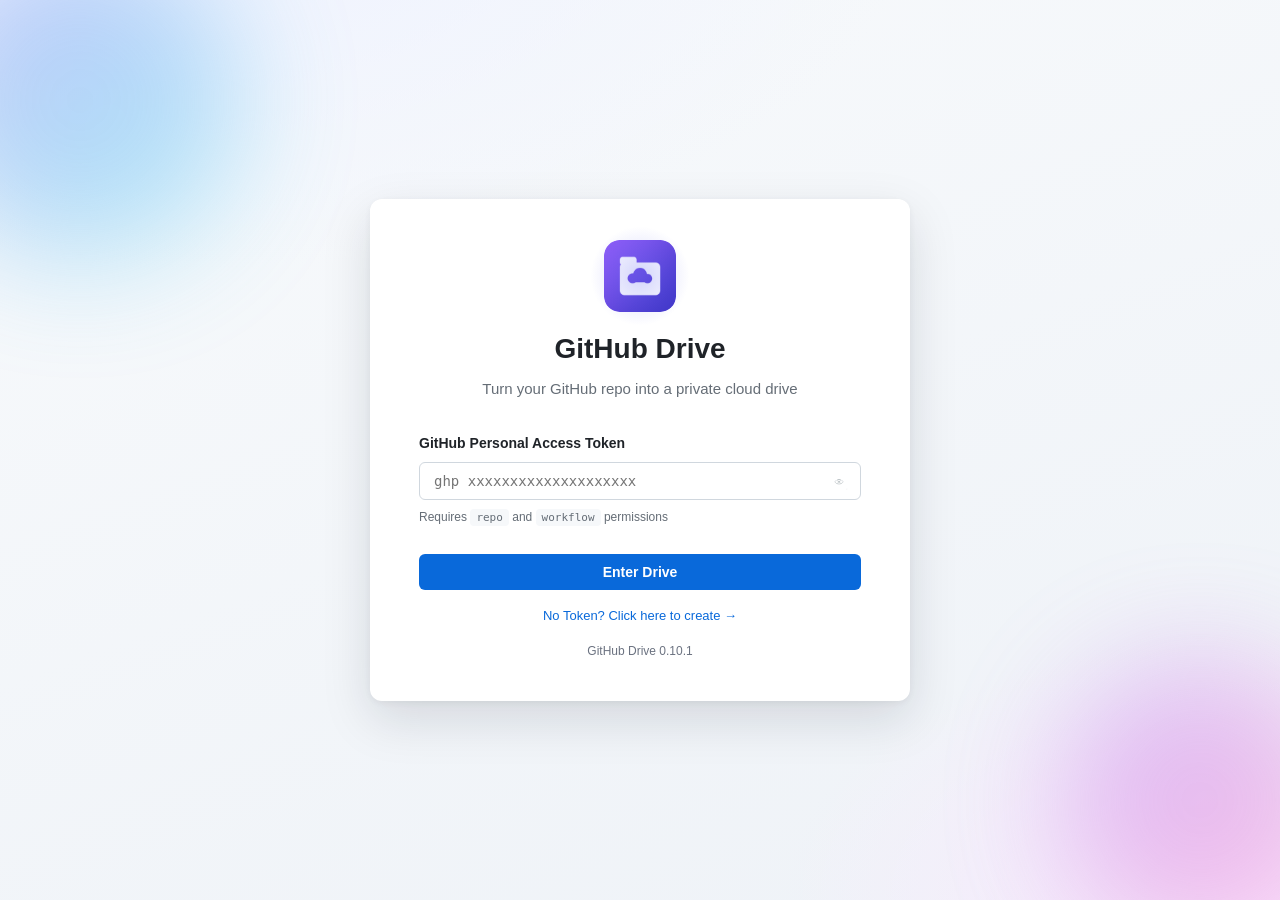
==== commit a50cccc8: "v0.10.1 扩展回归主侧边栏 / 搜索框复用 / 底栏改为有效信息 - 扩展入口并入左侧主导航，点击在侧边栏内展开（手机端全屏），移除右侧固定活动栏与独立命令面板；每个扩展保留「独立窗口」按钮 -" ====
--- a/index.html
+++ b/index.html
@@ -9,16 +9,16 @@
          只扫 HTML 文本、不执行 JS，看不见它，必须等 HTML 下载完、那段 JS
          跑完才发起请求，白等一个 RTT。CSS 是渲染阻塞资源，这个 RTT
          直接压在首屏上。写死之后，扫描器在 HTML 头几个字节就能发现。 -->
-    <link rel="stylesheet" href="css/style.min.css?h=c71a481c34" data-gd-css="local">
+    <link rel="stylesheet" href="css/style.min.css?h=fecee79fb1" data-gd-css="local">
     <!-- ★ --stamp 原本写在 css 里，每次 bump 都会改 CSS 内容，导致内容 hash 变化、
          66KB 的样式表每次升级都要重新下载。移到内联之后：改 JS 不动 CSS，hash 就不变，
          样式表继续命中缓存。content-hash 已经保证 CSS 不会是旧的，
          这条戳现在只用于让兼容性自检有值可读。 -->
-    <style>#gd-css-stamp{--stamp:"0.10.0"}</style>
+    <style>#gd-css-stamp{--stamp:"0.10.1"}</style>
     <!-- 品牌图标：用真实 PNG 而非 emoji，避免各浏览器字形不一致 -->
-    <link rel="icon" type="image/png" sizes="32x32" href="assets/icon-drive-32.png?v=0.10.0">
-    <link rel="icon" type="image/png" sizes="192x192" href="assets/icon-drive-192.png?v=0.10.0">
-    <link rel="apple-touch-icon" href="assets/apple-touch-icon.png?v=0.10.0">
+    <link rel="icon" type="image/png" sizes="32x32" href="assets/icon-drive-32.png?v=0.10.1">
+    <link rel="icon" type="image/png" sizes="192x192" href="assets/icon-drive-192.png?v=0.10.1">
+    <link rel="apple-touch-icon" href="assets/apple-touch-icon.png?v=0.10.1">
     <!-- ★ 历史版本入口：?version=0.8.8 / ?v= / ?virson=
          重定向到 versions/<v>/index.html。
          快照是从仓库历史里抄出来的静态文件，
@@ -49,7 +49,7 @@
     })();
     </script>
     <!-- ★ 必须第一个加载：?safe=1 逃生 + 分支名校验要在拼 CDN URL 之前跑完 -->
-    <script src="js/branch-guard.min.js?v=0.10.0"></script>
+    <script src="js/branch-guard.min.js?v=0.10.1"></script>
     <!-- ★ CORE 静态化 + defer。
          原来这 15 个是内联 JS 用 document.write 拼 URL 后插入的，
          扫描器看不见；改成写死后与 CSS 一起被扫描器发现，并行下载。
@@ -64,16 +64,16 @@
     <script defer src="js/config-sync.min.js?h=d3c84a594e" data-gd-core="config-sync"></script>
     <script defer src="js/task-dock.min.js?h=ece8a2421a" data-gd-core="task-dock"></script>
     <script defer src="js/oauth.min.js?h=0482c94889" data-gd-core="oauth"></script>
-    <script defer src="js/ui.min.js?h=443f32fbdf" data-gd-core="ui"></script>
+    <script defer src="js/ui.min.js?h=6ec8d9222c" data-gd-core="ui"></script>
     <script defer src="js/i18n.min.js?h=de07e71852" data-gd-core="i18n"></script>
-    <script defer src="js/version.min.js?h=482768f33e" data-gd-core="version"></script>
+    <script defer src="js/version.min.js?h=1ea42e6068" data-gd-core="version"></script>
     <script defer src="js/anim.min.js?h=8db9aa997e" data-gd-core="anim"></script>
     <script defer src="js/gesture.min.js?h=4896dd831d" data-gd-core="gesture"></script>
     <script defer src="js/custom.min.js?h=b49d35fe68" data-gd-core="custom"></script>
     <script defer src="js/theme.min.js?h=b0ec742409" data-gd-core="theme"></script>
     <script defer src="js/i18n-scan.min.js?h=385acf8972" data-gd-core="i18n-scan"></script>
     <script defer src="js/onboarding.min.js?h=e2b101055d" data-gd-core="onboarding"></script>
-    <script defer src="js/app.min.js?h=87b3a028e9" data-gd-core="app"></script>
+    <script defer src="js/app.min.js?h=a8c8026f46" data-gd-core="app"></script>
     <!-- ★ CORE 标签只此一组，由 build.py 按 CORE_FILES 整块重写。
          oauth 排在 ui 前、onboarding 排在 app 前，顺序由 build.py 保证。
          community 走 DEFER（登录后才需要），不在这里。 -->
@@ -110,7 +110,7 @@
     <!-- 登录页 -->
     <div id="login-screen" class="login-screen">
         <div class="login-card">
-            <div class="login-logo"><img src="assets/icon-drive-192.png?v=0.10.0" alt="GitHub Drive" width="72" height="72"></div>
+            <div class="login-logo"><img src="assets/icon-drive-192.png?v=0.10.1" alt="GitHub Drive" width="72" height="72"></div>
             <h1>GitHub Drive</h1>
             <p class="login-subtitle"><span data-i18n="login.subtitle">Turn your GitHub repo into a private cloud drive</span></p>
 
@@ -303,7 +303,7 @@
         <!-- 侧边栏 -->
         <aside class="sidebar">
             <div class="sidebar-header">
-                <span class="sidebar-logo"><img src="assets/icon-drive-192.png?v=0.10.0" alt="" width="24" height="24"></span>
+                <span class="sidebar-logo"><img src="assets/icon-drive-192.png?v=0.10.1" alt="" width="24" height="24"></span>
                 <span class="sidebar-title">GitHub Drive</span>
             </div>
             <nav class="sidebar-nav">
@@ -491,6 +491,14 @@
                     </a>
                 </div>
 
+                <!-- 扩展：入口直接放在主侧边栏里，不再另起一条右侧活动栏 -->
+                <div class="nav-section" id="gd-ext-nav-section">
+                    <div class="nav-section-title"><span>扩展</span>
+                        <button class="gd-ext-nav-manage" id="gd-ext-nav-manage" title="打开插件广场">管理</button>
+                    </div>
+                    <div id="gd-ext-activity" class="gd-ext-activity gd-ext-nav-list"></div>
+                </div>
+
                 <!-- 社区：聊天室走侧边栏（高频入口，天天来） -->
                 <div class="nav-section">
                     <div class="nav-section-title"><span>社区</span></div>
@@ -501,6 +509,16 @@
                 </div>
 
             </nav>
+            <!-- 扩展视图：占用主侧边栏自己的空间（VSCode 式切换），不是另一条侧边栏 -->
+            <div id="gd-ext-panel" class="gd-ext-view" hidden>
+                <div class="gd-ext-view-head">
+                    <button id="gd-ext-view-back" class="gd-ext-view-btn" title="返回文件导航">←</button>
+                    <span id="gd-ext-panel-title"></span>
+                    <button id="gd-ext-view-window" class="gd-ext-view-btn" title="在独立窗口打开">⧉</button>
+                    <button id="gd-ext-panel-close" class="gd-ext-view-btn" title="收起">✕</button>
+                </div>
+                <div id="gd-ext-panel-body"></div>
+            </div>
             <div class="sidebar-footer">
                 <div class="app-switch-slot" id="app-switch-slot"></div>
                 <div class="user-info" id="user-info" onclick="ui.showAccountSwitcher()" style="cursor:pointer;" title="点击切换账号"></div>
@@ -522,8 +540,14 @@
                 <button class="menu-toggle" id="menu-toggle" aria-label="Menu"><svg class="ico" width="20" height="20" viewBox="0 0 24 24" fill="none" stroke="currentColor" stroke-width="2" stroke-linecap="round" stroke-linejoin="round" aria-hidden="true" focusable="false"><line x1="3" y1="6" x2="21" y2="6"/><line x1="3" y1="12" x2="21" y2="12"/><line x1="3" y1="18" x2="21" y2="18"/></svg></button>
                 <div class="breadcrumb" id="breadcrumb"></div>
                 <div class="toolbar-actions">
-                    <div class="search-box">
-                        <input type="text" id="search-input" placeholder="Search files...">
+                    <div class="search-box" id="gd-search-box">
+                        <input type="text" id="search-input" placeholder="Search files..." autocomplete="off">
+                        <button class="gd-search-mode" id="gd-search-mode" type="button" title="切换搜索范围">文件 ⌄</button>
+                        <div class="gd-search-options" id="gd-search-options" hidden>
+                            <button type="button" data-mode="files" class="active">🔍 搜文件</button>
+                            <button type="button" data-mode="commands">⌘ 搜命令</button>
+                        </div>
+                        <div class="gd-search-results" id="gd-search-results" hidden></div>
                     </div>
                     <button class="btn-secondary" id="adv-search-btn" title="高级筛选"><span><svg class="ico" width="16" height="16" viewBox="0 0 24 24" fill="none" stroke="currentColor" stroke-width="2" stroke-linecap="round" stroke-linejoin="round" aria-hidden="true" focusable="false"><circle cx="12" cy="12" r="3"/><path d="M19.4 15a1.7 1.7 0 0 0 .3 1.8l.1.1a2 2 0 1 1-2.8 2.8l-.1-.1a1.7 1.7 0 0 0-2.8 1.1V21a2 2 0 1 1-4 0v-.1A1.7 1.7 0 0 0 7 19.4a1.7 1.7 0 0 0-1.8.3l-.1.1a2 2 0 1 1-2.8-2.8l.1-.1a1.7 1.7 0 0 0-1.1-2.8H1a2 2 0 1 1 0-4h.1A1.7 1.7 0 0 0 2.6 7a1.7 1.7 0 0 0-.3-1.8l-.1-.1a2 2 0 1 1 2.8-2.8l.1.1a1.7 1.7 0 0 0 1.8.3H7a1.7 1.7 0 0 0 1-1.5V1a2 2 0 1 1 4 0v.1a1.7 1.7 0 0 0 2.8 1.1l.1-.1a2 2 0 1 1 2.8 2.8l-.1.1a1.7 1.7 0 0 0-.3 1.8V7a1.7 1.7 0 0 0 1.5 1H21a2 2 0 1 1 0 4h-.1a1.7 1.7 0 0 0-1.5 1z"/></svg></span></button>
                     <button class="btn-secondary" id="folder-tree-btn" title="文件夹导航"><span><svg class="ico" width="16" height="16" viewBox="0 0 24 24" fill="none" stroke="currentColor" stroke-width="2" stroke-linecap="round" stroke-linejoin="round" aria-hidden="true" focusable="false"><path d="M3 7a2 2 0 0 1 2-2h4l2 2h8a2 2 0 0 1 2 2v8a2 2 0 0 1-2 2H5a2 2 0 0 1-2-2z"/><line x1="8" y1="13" x2="16" y2="13"/><line x1="8" y1="17" x2="13" y2="17"/></svg></span></button>
@@ -580,20 +604,8 @@
     <!-- 模态框容器 -->
     <div id="modal-container"></div>
 
-    <!-- 扩展宿主 v2：活动栏 / 常驻侧边栏 / 状态栏 / 命令面板 / 域名授权框 -->
-    <div id="gd-ext-activity" class="gd-ext-activity" hidden></div>
-    <aside id="gd-ext-panel" class="gd-ext-panel" hidden>
-        <div class="gd-ext-panel-head"><span id="gd-ext-panel-title"></span>
-            <button id="gd-ext-panel-close" title="收起">✕</button></div>
-        <div id="gd-ext-panel-body"></div>
-    </aside>
+    <!-- 扩展宿主 v2：状态栏 / 域名授权框；扩展列表与视图都在主侧边栏内 -->
     <div id="gd-ext-statusbar" class="gd-ext-statusbar" hidden></div>
-    <div id="gd-ext-palette" class="gd-ext-palette" hidden>
-        <div class="gd-ext-palette-box">
-            <input id="gd-ext-palette-input" placeholder="输入命令…" autocomplete="off">
-            <div id="gd-ext-palette-list"></div>
-        </div>
-    </div>
     <div id="gd-ext-grant-layer" class="gd-ext-grant-layer" hidden></div>
 
     <!-- Toast 通知 -->
@@ -632,15 +644,15 @@
         //   改哪个文件，只有那个文件的 URL 变，其余继续命中缓存。
         var GD_HASH = {
             'anim': '8db9aa997e',
-            'app': '87b3a028e9',
+            'app': 'a8c8026f46',
             'ban-sync': 'db6d16cac9',
             'branch-guard': '2a17031683',
-            'bridge': '5cd1cbc1ce',
+            'bridge': '974a70c051',
             'cangshu-link': 'd87df4f3cb',
             'community': 'c27d585a8c',
             'config-sync': 'd3c84a594e',
             'custom': 'b49d35fe68',
-            'ext-host': '2f2a4b6778',
+            'ext-host': '1a2a6361df',
             'ext-sdk': 'cdce641284',
             'extension': 'ac2832ce10',
             'file-manager': '402922a169',
@@ -649,7 +661,7 @@
             'i18n': 'de07e71852',
             'i18n-scan': '385acf8972',
             'icons': 'bde278015a',
-            'maintain': 'b10def0baf',
+            'maintain': '78b3480f48',
             'oauth': '0482c94889',
             'onboarding': 'e2b101055d',
             'plugin-api': 'c3c2940bd5',
@@ -657,8 +669,8 @@
             'storage': '915f127e93',
             'task-dock': 'ece8a2421a',
             'theme': 'b0ec742409',
-            'ui': '443f32fbdf',
-            'version': '482768f33e'
+            'ui': '6ec8d9222c',
+            'version': '1ea42e6068'
         };
         function url(f) {
             // 自定义分支走 jsdelivr，那边自带缓存策略，不加查询串
--- a/css/style.min.css
+++ b/css/style.min.css
@@ -1 +1 @@
-*{margin:0;padding:0;box-sizing:border-box}:root{--bg-primary: #ffffff;--bg-secondary: #f6f8fa;--bg-tertiary: #eaeef2;--bg-hover: #f3f4f6;--bg-active: #e8eaed;--text-primary: #1f2328;--text-secondary: #656d76;--text-tertiary: #8c959f;--border-color: #d0d7de;--border-light: #eaeef2;--accent-color: #0969da;--accent-hover: #0860c7;--accent-light: #ddf4ff;--danger-color: #cf222e;--danger-hover: #a40e26;--success-color: #1a7f37;--warning-color: #9a6700;--shadow-sm: 0 1px 2px rgba(0,0,0,.05);--shadow-md: 0 4px 12px rgba(0,0,0,.1);--shadow-lg: 0 8px 24px rgba(0,0,0,.15);--radius-sm: 6px;--radius-md: 8px;--radius-lg: 12px;--sidebar-width: 260px;--toolbar-height: 56px;--frame-pad: 10px;--frame-bg: #eef1f6;--panel-radius: 14px;--text-color: var(--text-primary);--text-muted: var(--text-secondary)}body{font-family:-apple-system,BlinkMacSystemFont,Segoe UI,Noto Sans,Helvetica,Arial,sans-serif;font-size:14px;line-height:1.5;color:var(--text-primary);background:var(--bg-primary);overflow:hidden}.hidden,[hidden]{display:none!important}.login-screen{display:flex;align-items:center;justify-content:center;min-height:100vh;background:linear-gradient(135deg,#667eea,#764ba2)}.login-card{background:#fff;padding:40px 48px;border-radius:var(--radius-lg);box-shadow:var(--shadow-lg);width:100%;max-width:540px;text-align:center}.login-logo{font-size:64px;margin-bottom:16px}.login-card h1{font-size:28px;font-weight:700;margin-bottom:8px;color:var(--text-primary)}.login-subtitle{color:var(--text-secondary);margin-bottom:32px;font-size:15px}.login-form{text-align:left}.login-form label{display:block;font-weight:600;margin-bottom:8px;color:var(--text-primary)}.login-form input[type=password]{width:100%;padding:10px 14px;border:1px solid var(--border-color);border-radius:var(--radius-sm);font-size:14px;font-family:monospace;transition:border-color var(--t-3) var(--hm-std),box-shadow var(--t-3) var(--hm-std)}.login-form input[type=password]:focus{outline:none;border-color:var(--accent-color);box-shadow:0 0 0 3px var(--accent-light)}.token-hint{font-size:12px;color:var(--text-secondary);margin-top:8px;margin-bottom:20px}.token-hint code{background:var(--bg-secondary);padding:2px 6px;border-radius:4px;font-size:11px}.token-link{display:block;text-align:center;margin-top:16px;color:var(--accent-color);text-decoration:none;font-size:13px}.token-link:hover{text-decoration:underline}.login-divider{display:flex;align-items:center;margin:16px 0;color:#9ca3af;font-size:12px}.login-divider:before,.login-divider:after{content:"";flex:1;height:1px;background:#e5e7eb}.login-divider span{padding:0 12px}.github-oauth-btn{display:flex;align-items:center;justify-content:center;gap:8px;width:100%;padding:12px;background:#24292e;color:#fff;border:none;border-radius:8px;font-size:14px;font-weight:600;cursor:pointer;transition:background var(--t-3) var(--hm-std);margin-top:8px}.github-oauth-btn:hover{background:#2d333b}.github-oauth-btn:disabled{opacity:.6;cursor:not-allowed}#enter-drive-btn,#login-btn{cursor:pointer;width:100%;padding:10px 20px;border:none;border-radius:var(--radius-sm);font-size:14px;font-weight:600;font-family:inherit;background:var(--accent-color);color:#fff;transition:background var(--t-2) var(--hm-std);margin-top:8px}#enter-drive-btn:hover,#login-btn:hover{background:var(--accent-hover)}.btn-primary,.btn-secondary,.btn-text,.btn-icon{cursor:pointer;font-size:14px;font-weight:500;border:none;border-radius:var(--radius-sm);transition:transform .15s var(--hm-std),opacity .15s var(--hm-std),box-shadow .15s var(--hm-std),background-color .15s var(--hm-std),border-color .15s var(--hm-std),color .15s var(--hm-std);font-family:inherit}.btn-primary{background:var(--accent-color);color:#fff;padding:10px 20px;width:100%}.btn-primary:hover{background:var(--accent-hover)}.btn-secondary{background:var(--bg-secondary);color:var(--text-primary);padding:6px 14px;border:1px solid var(--border-color);display:inline-flex;align-items:center;gap:6px;white-space:nowrap;flex-shrink:0}.btn-secondary:hover{background:var(--bg-hover)}.btn-text{background:none;color:var(--text-secondary);padding:6px 10px}.btn-text:hover{color:var(--text-primary);background:var(--bg-hover)}.btn-icon{background:none;color:var(--text-secondary);width:24px;height:24px;display:inline-flex;align-items:center;justify-content:center;border-radius:4px;font-size:16px}.btn-icon:hover{background:var(--bg-hover);color:var(--text-primary)}.app{display:flex;height:100vh;overflow:hidden;padding:var(--frame-pad);gap:var(--frame-pad);background:var(--frame-bg)}.sidebar{width:var(--sidebar-width);background:var(--bg-secondary);border-right:1px solid var(--border-light);display:flex;flex-direction:column;flex-shrink:0;position:relative;border-radius:var(--panel-radius);overflow:hidden}.sidebar-header{padding:16px 20px;display:flex;align-items:center;gap:10px;border-bottom:1px solid var(--border-light)}.sidebar-logo{font-size:24px}.sidebar-title{font-weight:700;font-size:16px}.sidebar-nav{flex:1;overflow-y:auto;padding:12px 0}.nav-section{margin-bottom:20px;padding:0 12px}.nav-section-title{font-size:11px;font-weight:600;text-transform:uppercase;color:var(--text-tertiary);padding:0 8px;margin-bottom:4px;display:flex;align-items:center;justify-content:space-between}.nav-item{display:flex;align-items:center;gap:10px;padding:8px 10px;border-radius:var(--radius-sm);color:var(--text-primary);text-decoration:none;font-size:14px;cursor:pointer;transition:background var(--t-2) var(--hm-std)}.nav-item:hover{background:var(--bg-hover)}.nav-item.active{background:var(--accent-light);color:var(--accent-color);font-weight:500}.nav-icon{font-size:16px;width:20px;text-align:center;display:inline-flex;align-items:center;justify-content:center}.nav-icon img{width:20px;height:20px;object-fit:contain;display:block;opacity:.92}.nav-icon svg.ico{width:20px;height:20px;display:block;flex-shrink:0}body.dark-theme .nav-icon img{opacity:1}.repo-list{margin-top:4px}.repo-item{display:flex;align-items:center;gap:8px;padding:6px 10px;border-radius:var(--radius-sm);cursor:pointer;font-size:13px;transition:background var(--t-2) var(--hm-std)}.repo-item:hover{background:var(--bg-hover)}.repo-item.active{background:var(--accent-light)}.repo-item .repo-icon{font-size:14px}.repo-item .repo-name{flex:1;overflow:hidden;text-overflow:ellipsis;white-space:nowrap}.repo-item .repo-badge{font-size:10px;padding:1px 6px;border-radius:10px;background:var(--bg-tertiary);color:var(--text-secondary)}.sidebar-footer{padding:12px;border-top:1px solid var(--border-light)}.user-info{display:flex;align-items:center;gap:10px;padding:8px;border-radius:var(--radius-sm);margin-bottom:4px}.user-info img{width:32px;height:32px;border-radius:50%}.user-info .user-name{font-weight:600;font-size:13px}.user-info .user-login{font-size:12px;color:var(--text-secondary)}.sidebar-resizer{margin-left:calc(-1 * var(--frame-pad));margin-right:calc(-1 * var(--frame-pad));width:calc(2 * var(--frame-pad));cursor:col-resize;background:transparent;flex-shrink:0;transition:background var(--t-3) var(--hm-std);z-index:101}.sidebar-resizer:hover,.sidebar-resizer.active,.sidebar-resizer.dragging{background:var(--primary-color)}body.resizing{user-select:none;cursor:col-resize}.main-content{flex:1;display:flex;flex-direction:column;overflow:hidden;border-radius:var(--panel-radius)}.toolbar{height:var(--toolbar-height);border-bottom:1px solid var(--border-light);display:flex;align-items:center;justify-content:space-between;padding:0 20px;background:var(--bg-primary);flex-shrink:0}.breadcrumb{display:flex;align-items:center;gap:4px;font-size:14px;flex:0 1 auto;min-width:80px;max-width:45%;overflow-x:auto;white-space:nowrap;flex-wrap:nowrap;scrollbar-width:thin;padding-bottom:2px}.breadcrumb::-webkit-scrollbar{height:3px}.breadcrumb::-webkit-scrollbar-thumb{background:#d1d5db;border-radius:2px}.breadcrumb::-webkit-scrollbar-track{background:transparent}.breadcrumb-item{padding:4px 8px;border-radius:4px;cursor:pointer;color:var(--text-secondary)}.breadcrumb-item:hover{background:var(--bg-hover);color:var(--text-primary)}.breadcrumb-item.current{color:var(--text-primary);font-weight:600}.breadcrumb-separator{color:var(--text-tertiary)}.breadcrumb-item.breadcrumb-collapsed{cursor:default;color:var(--text-tertiary);user-select:none}.breadcrumb-item.breadcrumb-collapsed:hover{background:transparent;color:var(--text-tertiary)}.toolbar-actions{display:flex;align-items:center;gap:8px;flex:1;min-width:0;justify-content:flex-end}.toolbar .search-box input,.toolbar-actions .btn-primary,.toolbar-actions .btn-secondary{height:36px;box-sizing:border-box;padding-top:0;padding-bottom:0;display:inline-flex;align-items:center}.toolbar .search-box input{padding:0 12px 0 32px;line-height:36px}.toolbar-actions .btn-primary{padding:0 16px}.toolbar-actions .btn-secondary{padding:0 14px}.toolbar-actions .btn-primary{width:auto;flex-shrink:0;white-space:nowrap}.toolbar-actions .btn-secondary{flex-shrink:0}.search-box{position:relative;flex:1;min-width:100px;max-width:300px}.search-box input{padding:6px 12px 6px 32px;border:1px solid var(--border-color);border-radius:var(--radius-sm);font-size:13px;width:220px;background:var(--bg-secondary);transition:transform .2s var(--hm-std),opacity .2s var(--hm-std),box-shadow .2s var(--hm-std),background-color .2s var(--hm-std),border-color .2s var(--hm-std),color .2s var(--hm-std)}.search-box input:focus{outline:none;border-color:var(--accent-color);background:#fff;box-shadow:0 0 0 3px var(--accent-light);width:280px}.search-box:before{content:"";position:absolute;left:10px;top:50%;transform:translateY(-50%);width:14px;height:14px;opacity:.55;background-repeat:no-repeat;background-position:center;background-size:14px 14px;background-image:url("data:image/svg+xml;charset=utf8,%3Csvg xmlns='http://www.w3.org/2000/svg' width='24' height='24' viewBox='0 0 24 24' fill='none' stroke='%236b7280' stroke-width='2.4' stroke-linecap='round' stroke-linejoin='round'%3E%3Ccircle cx='11' cy='11' r='7'/%3E%3Cline x1='16.5' y1='16.5' x2='21' y2='21'/%3E%3C/svg%3E")}body.dark-mode .search-box:before{background-image:url("data:image/svg+xml;charset=utf8,%3Csvg xmlns='http://www.w3.org/2000/svg' width='24' height='24' viewBox='0 0 24 24' fill='none' stroke='%239aa4b2' stroke-width='2.4' stroke-linecap='round' stroke-linejoin='round'%3E%3Ccircle cx='11' cy='11' r='7'/%3E%3Cline x1='16.5' y1='16.5' x2='21' y2='21'/%3E%3C/svg%3E")}.file-area{flex:1;overflow-y:auto;padding:20px;position:relative}.file-list{display:grid;grid-template-columns:repeat(auto-fill,minmax(180px,1fr));gap:12px}.file-item{display:flex;flex-direction:column;align-items:center;padding:16px 12px;border-radius:var(--radius-md);cursor:pointer;transition:transform .15s var(--hm-std),opacity .15s var(--hm-std),box-shadow .15s var(--hm-std),background-color .15s var(--hm-std),border-color .15s var(--hm-std),color .15s var(--hm-std);border:2px solid transparent;position:relative}.file-item:hover{background:var(--bg-secondary)}.file-item.selected{background:var(--accent-light);border-color:var(--accent-color)}.file-item .file-icon{font-size:72px;margin-bottom:8px;line-height:1;display:flex;align-items:center;justify-content:center;height:72px}.file-item .file-icon svg{stroke-width:1.5}.file-item .file-name{font-size:13px;text-align:center;word-break:break-all;display:-webkit-box;-webkit-line-clamp:2;-webkit-box-orient:vertical;overflow:hidden;line-height:1.3;max-height:2.6em}.file-item .file-meta{font-size:11px;color:var(--text-tertiary);margin-top:4px}.file-item .file-repo-tag{position:absolute;top:6px;right:6px;font-size:10px;padding:2px 6px;border-radius:8px;background:var(--bg-tertiary);color:var(--text-secondary);max-width:80px;overflow:hidden;text-overflow:ellipsis;white-space:nowrap}.file-list.list-view{display:flex;flex-direction:column;gap:0}.file-list.list-view .file-item{flex-direction:row;padding:10px 16px;border-radius:0;border-bottom:1px solid var(--border-light)}.file-list.list-view .file-item:hover{background:var(--bg-secondary)}.file-list.list-view .file-item .file-icon{font-size:40px;margin-bottom:0;margin-right:12px;height:auto;flex:0 0 auto}.file-list.list-view .file-item .file-icon svg{stroke-width:1.8}.file-list.list-view .file-item .file-name{text-align:left;flex:1;-webkit-line-clamp:1;max-height:1.3em}.file-list.list-view .file-item .file-meta{margin-top:0;margin-right:20px;min-width:80px}.empty-state{display:flex;flex-direction:column;align-items:center;justify-content:center;height:100%;color:var(--text-tertiary)}.empty-icon{font-size:64px;margin-bottom:16px;opacity:.5}.empty-state p{font-size:16px;margin-bottom:4px}.empty-hint{font-size:13px!important;color:var(--text-tertiary)}.loading-state{display:flex;flex-direction:column;align-items:center;justify-content:center;height:100%;color:var(--text-secondary)}.spinner{width:40px;height:40px;border:3px solid var(--bg-tertiary);border-top-color:var(--accent-color);border-radius:50%;animation:spin .8s linear infinite;margin-bottom:16px}@keyframes spin{to{transform:rotate(360deg)}}.drop-overlay{position:absolute;inset:0;background:#0969da1a;border:3px dashed var(--accent-color);border-radius:var(--radius-md);display:flex;align-items:center;justify-content:center;z-index:100;pointer-events:none}.drop-content{text-align:center;color:var(--accent-color)}.drop-icon{font-size:64px;margin-bottom:16px}.drop-content p{font-size:18px;font-weight:600}.context-menu{position:fixed;background:#fff;border:1px solid var(--border-color);border-radius:var(--radius-md);box-shadow:var(--shadow-lg);padding:6px;min-width:180px;z-index:1000}.context-menu-item{padding:8px 12px;border-radius:var(--radius-sm);cursor:pointer;font-size:13px;display:flex;align-items:center;gap:8px}.context-menu-item:hover{background:var(--bg-secondary)}.context-menu-item.danger{color:var(--danger-color)}.context-menu-item.danger:hover{background:#ffebe9}.context-menu-divider{height:1px;background:var(--border-light);margin:4px 0}.modal-overlay{position:fixed;inset:0;background:#00000080;display:flex;align-items:center;justify-content:center;z-index:2000}.modal{background:#fff;border-radius:var(--radius-lg);box-shadow:var(--shadow-lg);width:100%;max-width:480px;max-height:80vh;overflow:hidden;display:flex;flex-direction:column}.modal-header{padding:20px 24px;border-bottom:1px solid var(--border-light);display:flex;align-items:center;justify-content:space-between}.modal-header h3{font-size:18px;font-weight:600}.modal-close{background:none;border:none;font-size:20px;cursor:pointer;color:var(--text-secondary);padding:4px 8px;border-radius:4px}.modal-close:hover{background:var(--bg-hover)}.modal-body{padding:24px;overflow-y:auto;flex:1}.modal-footer{padding:16px 24px;border-top:1px solid var(--border-light);display:flex;justify-content:flex-end;gap:8px}.modal-footer .btn-primary,.modal-footer .btn-secondary{width:auto;padding:8px 20px}.form-group{margin-bottom:20px}.form-group label{display:block;font-weight:600;margin-bottom:8px;font-size:13px}.form-group input[type=text],.form-group input[type=password],.form-group select,.form-group textarea{width:100%;padding:8px 12px;border:1px solid var(--border-color);border-radius:var(--radius-sm);font-size:14px;font-family:inherit;transition:border-color var(--t-3) var(--hm-std),box-shadow var(--t-3) var(--hm-std)}.form-group input:focus,.form-group select:focus,.form-group textarea:focus{outline:none;border-color:var(--accent-color);box-shadow:0 0 0 3px var(--accent-light)}.form-group textarea{resize:vertical;min-height:80px}.form-hint{font-size:12px;color:var(--text-secondary);margin-top:6px}.repo-selector{max-height:240px;overflow-y:auto;border:1px solid var(--border-color);border-radius:var(--radius-sm)}.repo-selector-item{padding:10px 14px;cursor:pointer;display:flex;align-items:center;gap:10px;border-bottom:1px solid var(--border-light)}.repo-selector-item:last-child{border-bottom:none}.repo-selector-item:hover{background:var(--bg-secondary)}.repo-selector-item.selected{background:var(--accent-light)}.repo-selector-item .repo-info{flex:1}.repo-selector-item .repo-info-name{font-weight:500;font-size:13px}.repo-selector-item .repo-info-desc{font-size:11px;color:var(--text-secondary)}.share-result{text-align:center;padding:20px 0}.share-result-icon{font-size:48px;margin-bottom:16px}.share-link-box{display:flex;gap:8px;margin-top:16px}.share-link-box input{flex:1;padding:8px 12px;border:1px solid var(--border-color);border-radius:var(--radius-sm);font-size:13px;font-family:monospace;background:var(--bg-secondary)}.upload-panel{position:fixed;bottom:20px;right:20px;width:340px;background:var(--bg-primary);border:1px solid var(--border-light);border-radius:12px;box-shadow:0 8px 32px #00000026;z-index:200;overflow:hidden;animation:uploadSlideUp .3s ease}@keyframes uploadSlideUp{0%{transform:translateY(20px);opacity:0}to{transform:translateY(0);opacity:1}}.upload-panel.closing{animation:uploadSlideDown .3s ease forwards}@keyframes uploadSlideDown{to{transform:translateY(20px);opacity:0}}.upload-panel-header{display:flex;align-items:center;justify-content:space-between;padding:12px 16px;border-bottom:1px solid var(--border-light);font-weight:600;font-size:14px}.upload-panel-close{background:none;border:none;font-size:18px;cursor:pointer;color:var(--text-secondary);padding:0 4px;line-height:1}.upload-panel-close:hover{color:var(--text-primary)}.upload-panel-body{padding:12px 16px;max-height:280px;overflow-y:auto}.upload-item{margin-bottom:12px}.upload-item:last-child{margin-bottom:0}.upload-item-name{font-size:13px;margin-bottom:4px;display:flex;justify-content:space-between;align-items:center}.upload-item-name .file-name{overflow:hidden;text-overflow:ellipsis;white-space:nowrap;max-width:220px}.upload-item.success .upload-item-name{color:#1a7f37}.progress-bar{height:6px;background:var(--bg-tertiary);border-radius:3px;overflow:hidden}.progress-bar-fill{height:100%;background:var(--accent-color);border-radius:3px;transition:width var(--t-4) var(--hm-std)}.upload-item.success .progress-bar-fill{background:#1a7f37}.toast-container{position:fixed;top:20px;right:20px;z-index:3000;display:flex;flex-direction:column;gap:10px;pointer-events:none}.toast{pointer-events:auto;background:var(--bg-primary, #fff);border:1px solid var(--border-color);border-radius:12px;box-shadow:0 6px 24px #0f172a1a,0 1px 3px #0f172a0f;padding:11px 12px 11px 14px;display:flex;align-items:center;gap:10px;min-width:260px;max-width:400px;animation:slideIn .32s cubic-bezier(.22,1,.36,1)}@keyframes slideIn{0%{transform:translate(110%);opacity:0}to{transform:translate(0);opacity:1}}.toast:before{content:"";position:absolute;left:0;top:10px;bottom:10px;width:3px;border-radius:0 3px 3px 0;background:var(--accent-color)}.toast{position:relative;overflow:hidden}.toast.success:before{background:var(--success-color)}.toast.error:before{background:var(--danger-color)}.toast.warning:before{background:var(--warning-color)}.toast.info:before{background:var(--accent-color)}.toast-icon{flex:none;display:inline-flex;align-items:center;justify-content:center;width:26px;height:26px;border-radius:50%;color:#fff;background:var(--accent-color)}.toast-icon .ico{width:15px;height:15px}.toast.success .toast-icon{background:var(--success-color)}.toast.error .toast-icon{background:var(--danger-color)}.toast.warning .toast-icon{background:var(--warning-color)}.toast.info .toast-icon{background:var(--accent-color)}.toast-message{flex:1;font-size:13px;line-height:1.45;color:var(--text-primary);word-break:break-word}.toast-count{flex:none;font-size:11px;font-weight:600;color:var(--text-tertiary);background:var(--bg-tertiary, #f1f3f5);border-radius:999px;padding:2px 7px;margin-left:auto;font-variant-numeric:tabular-nums}.toast-close{flex:none;background:none;border:none;cursor:pointer;color:var(--text-tertiary);font-size:16px;line-height:1;padding:2px 4px;border-radius:6px;transition:background .15s,color .15s}.toast-close:hover{background:var(--bg-tertiary, #f1f3f5);color:var(--text-primary)}.preview-modal .modal{max-width:800px}.preview-content{text-align:center;padding:20px}.preview-content img{max-width:100%;max-height:500px;border-radius:var(--radius-md)}.preview-content pre{text-align:left;background:var(--bg-secondary);padding:16px;border-radius:var(--radius-sm);overflow:auto;max-height:500px;font-size:13px}.preview-content iframe{width:100%;height:500px;border:1px solid var(--border-color);border-radius:var(--radius-sm)}.preview-meta{margin-top:16px;padding-top:16px;border-top:1px solid var(--border-light);display:flex;justify-content:space-around;font-size:13px;color:var(--text-secondary)}::-webkit-scrollbar{width:8px;height:8px}::-webkit-scrollbar-track{background:transparent}::-webkit-scrollbar-thumb{background:var(--border-color);border-radius:4px}::-webkit-scrollbar-thumb:hover{background:var(--text-tertiary)}.menu-toggle{display:block;background:none;border:none;font-size:22px;cursor:pointer;padding:6px 10px;border-radius:6px;color:var(--text-primary);flex-shrink:0;line-height:1}.menu-toggle:hover{background:var(--bg-hover)}.sidebar.collapsed{width:60px}.sidebar.collapsed .sidebar-title,.sidebar.collapsed .nav-section-title,.sidebar.collapsed .nav-item span:not(.nav-icon),.sidebar.collapsed .user-info>div,.sidebar.collapsed .sidebar-footer button span:not(:first-child){display:none}.sidebar.collapsed .sidebar-header{justify-content:center;padding:16px 0}.sidebar.collapsed .nav-item{justify-content:center;padding:12px 0}.sidebar.collapsed .nav-icon{margin:0;display:inline-flex}.sidebar.collapsed .gd-sb-resizer{display:none}.sidebar.collapsed .user-info{justify-content:center;padding:12px 0}.sidebar.collapsed .user-info img{margin:0}.main-content.sidebar-collapsed{margin-left:0}.sidebar-overlay{display:none;position:fixed;inset:0;background:#0006;z-index:99;opacity:0;transition:opacity var(--t-3) var(--hm-std)}.sidebar-overlay.active{display:block;opacity:1}@media(max-width:768px){.sidebar{position:fixed;top:0;left:0;bottom:0;z-index:100;transform:translate(-100%);transition:transform var(--t-4) var(--hm-std);box-shadow:2px 0 12px #00000026}.sidebar.collapsed{width:var(--sidebar-width)}.sidebar.collapsed .sidebar-title,.sidebar.collapsed .nav-section-title,.sidebar.collapsed .nav-item span:not(.nav-icon),.sidebar.collapsed .user-info>div,.sidebar.collapsed .sidebar-footer button span:not(:first-child){display:revert}.sidebar.collapsed .sidebar-header,.sidebar.collapsed .sidebar-footer button,.sidebar.collapsed .nav-item{justify-content:revert;padding:revert}.sidebar.open{transform:translate(0)}.toolbar{flex-wrap:wrap;height:auto;padding:10px 12px;gap:8px}.breadcrumb{display:flex;overflow-x:auto;white-space:nowrap;flex-wrap:nowrap;-webkit-overflow-scrolling:touch;max-width:100%}.breadcrumb::-webkit-scrollbar{height:3px}.breadcrumb::-webkit-scrollbar-thumb{background:#ccc;border-radius:2px}.toolbar-actions{width:100%;justify-content:flex-end;gap:6px}.search-box{flex:1;min-width:0}.search-box input{width:100%}.toolbar-actions .btn-secondary{padding:8px 10px;font-size:13px}.file-list{grid-template-columns:repeat(auto-fill,minmax(140px,1fr));gap:10px;padding:12px}.file-item{padding:12px 8px}.file-item .file-name{font-size:12px}.file-item .file-meta{font-size:11px}}.share-list{display:flex;flex-direction:column;gap:12px;padding:20px;max-width:800px;margin:0 auto;width:100%;box-sizing:border-box}.share-list.empty{justify-content:center;align-items:center;min-height:300px}.share-empty{text-align:center}.share-empty-icon{font-size:48px;margin-bottom:12px}.share-empty-title{font-size:16px;font-weight:600;color:var(--text-primary);margin:0 0 6px}.share-empty-desc{font-size:13px;color:var(--text-tertiary);margin:0}.share-card{background:var(--bg-primary);border:1px solid var(--border-light);border-radius:10px;padding:16px;transition:box-shadow var(--t-3) var(--hm-std)}.share-card:hover{box-shadow:0 2px 12px #00000014}.share-card-header{display:flex;justify-content:space-between;align-items:center;margin-bottom:10px}.share-card-title{font-weight:600;font-size:15px;overflow:hidden;text-overflow:ellipsis;white-space:nowrap;max-width:70%}.share-card-date{font-size:12px;color:var(--text-tertiary);flex-shrink:0}.share-card-files{display:flex;flex-wrap:wrap;gap:6px;margin-bottom:12px}.share-file-tag{background:var(--bg-tertiary);padding:3px 10px;border-radius:4px;font-size:12px;color:var(--text-secondary)}.share-card-link{display:flex;gap:8px;margin-bottom:12px}.share-card-link input{flex:1;padding:6px 10px;border:1px solid var(--border-light);border-radius:6px;font-size:12px;background:var(--bg-secondary);color:var(--text-secondary);min-width:0}.btn-sm{padding:6px 12px!important;font-size:12px!important;flex-shrink:0}.share-card-actions{display:flex;gap:16px;flex-wrap:wrap}.btn-danger{color:#cf222e!important;background:none;border:none;cursor:pointer;font-size:13px;padding:0}.btn-danger:hover{text-decoration:underline}.folder-picker{max-height:320px;overflow-y:auto;border:1px solid var(--border-light);border-radius:8px}.folder-picker-item{padding:10px 12px;cursor:pointer;font-size:14px;border-bottom:1px solid var(--border-light);transition:background var(--t-2) var(--hm-std)}.folder-picker-item:last-child{border-bottom:none}.folder-picker-item:hover{background:var(--bg-hover)}.folder-picker-item.root{font-weight:600;background:var(--bg-secondary)}.file-item.drop-target{outline:2px dashed var(--accent-color);outline-offset:-4px;background:var(--bg-hover)}.breadcrumb-item.drop-target{background:var(--accent-color);color:#fff!important;border-radius:4px}.explore-list{display:grid!important;grid-template-columns:repeat(auto-fill,minmax(320px,1fr))!important;gap:16px;padding:16px}.explore-card{background:#fff;border:1px solid #e5e7eb;border-radius:12px;padding:16px;transition:transform .2s var(--hm-std),opacity .2s var(--hm-std),box-shadow .2s var(--hm-std),background-color .2s var(--hm-std),border-color .2s var(--hm-std),color .2s var(--hm-std)}.explore-card:hover{box-shadow:0 4px 12px #0000001a;transform:translateY(-2px)}.explore-card-header{display:flex;align-items:center;gap:12px;margin-bottom:12px}.explore-avatar{width:40px;height:40px;border-radius:50%;object-fit:cover}.explore-card-info{flex:1;min-width:0}.explore-card-title{font-weight:600;font-size:15px;color:#111827;white-space:nowrap;overflow:hidden;text-overflow:ellipsis}.explore-card-author{font-size:12px;color:#6b7280;margin-top:2px}.explore-card-desc{font-size:13px;color:#4b5563;line-height:1.5;margin-bottom:12px;min-height:40px}.explore-card-files{display:flex;flex-wrap:wrap;gap:6px;margin-bottom:12px}.explore-card-actions{display:flex;align-items:center;gap:8px;flex-wrap:wrap}.explore-file-count{font-size:12px;color:#6b7280;margin-left:auto}.plugin-market{display:grid!important;grid-template-columns:repeat(auto-fill,minmax(300px,1fr))!important;gap:16px;padding:16px}.plugin-card{background:#fff;border:1px solid #e5e7eb;border-radius:12px;padding:16px;transition:transform .2s var(--hm-std),opacity .2s var(--hm-std),box-shadow .2s var(--hm-std),background-color .2s var(--hm-std),border-color .2s var(--hm-std),color .2s var(--hm-std);display:flex;flex-direction:column}.plugin-card:hover{box-shadow:0 4px 12px #0000001a;transform:translateY(-2px)}.plugin-card-header{display:flex;align-items:center;gap:12px;margin-bottom:10px}.plugin-icon{font-size:32px;width:48px;height:48px;display:flex;align-items:center;justify-content:center;background:#f3f4f6;border-radius:10px}.plugin-card-info{flex:1;min-width:0}.plugin-card-title{font-weight:600;font-size:15px;color:#111827}.plugin-card-meta{font-size:12px;color:#6b7280;margin-top:2px}.plugin-badge{background:#dcfce7;color:#16a34a;font-size:11px;padding:2px 8px;border-radius:10px}.plugin-card-desc{font-size:13px;color:#4b5563;line-height:1.5;margin-bottom:12px;flex:1}.plugin-card-actions{display:flex;gap:8px;flex-wrap:wrap}.plugin-card-actions .btn-sm{flex:1;min-width:80px}.modal-large{max-width:90vw!important;width:90vw!important;max-height:90vh!important}.modal-large .modal-body{max-height:75vh!important;overflow-y:auto!important}.plugin-filter-btn{padding:6px 14px;border:1px solid #d1d5db;border-radius:20px;background:#fff;color:#374151;font-size:12px;cursor:pointer;transition:transform .2s var(--hm-std),opacity .2s var(--hm-std),box-shadow .2s var(--hm-std),background-color .2s var(--hm-std),border-color .2s var(--hm-std),color .2s var(--hm-std)}.plugin-filter-btn:hover{border-color:#667eea;color:#667eea}.plugin-filter-btn.active{background:#667eea;color:#fff;border-color:#667eea}.plugin-source-btn{padding:10px 20px;border:none;background:none;color:#6b7280;font-size:14px;font-weight:600;cursor:pointer;border-bottom:2px solid transparent;margin-bottom:-2px;transition:transform .2s var(--hm-std),opacity .2s var(--hm-std),box-shadow .2s var(--hm-std),background-color .2s var(--hm-std),border-color .2s var(--hm-std),color .2s var(--hm-std)}.plugin-source-btn:hover{color:#667eea}.plugin-source-btn.active{color:#667eea;border-bottom-color:#667eea}.multi-select-bar{position:fixed;bottom:0;left:0;right:0;background:#fff;border-top:1px solid #e5e7eb;padding:6px 10px;display:flex;align-items:center;justify-content:space-between;gap:8px;z-index:1000;transform:translateY(100%);transition:transform var(--t-3) var(--hm-std);box-shadow:0 -2px 8px #00000014}.multi-select-bar.visible{transform:translateY(0)}.ms-count{font-weight:600;font-size:12px;color:#111827;white-space:nowrap;flex-shrink:0}.ms-actions{display:flex;gap:4px;flex-wrap:wrap;justify-content:flex-end}.ms-btn{padding:4px 8px;border:1px solid #d1d5db;border-radius:4px;background:#fff;cursor:pointer;font-size:11px;white-space:nowrap;line-height:1.4}.ms-btn:hover{background:#f3f4f6}.ms-cancel{background:#fee2e2;border-color:#fca5a5;color:#dc2626}.ms-cancel:hover{background:#fecaca}body.multi-select-active .main-content,body.multi-select-active #file-list{padding-bottom:60px!important}@media(min-width:768px){.multi-select-bar{display:none}}.upload-modal{max-width:560px;width:90vw}.upload-drop-zone{border:2px dashed #d0d7de;border-radius:8px;padding:32px 20px;text-align:center;margin-bottom:16px;transition:transform .2s var(--hm-std),opacity .2s var(--hm-std),box-shadow .2s var(--hm-std),background-color .2s var(--hm-std),border-color .2s var(--hm-std),color .2s var(--hm-std);cursor:pointer;background:#f6f8fa}.upload-drop-zone:hover,.upload-drop-zone.drag-over{border-color:#0969da;background:#ddf4ff}.upload-drop-icon{font-size:40px;margin-bottom:8px}.upload-drop-text{font-size:15px;font-weight:500;color:#24292f;margin-bottom:4px}.upload-drop-hint{font-size:12px;color:#8c959f}.upload-actions{display:flex;gap:8px;margin-bottom:16px;flex-wrap:wrap}.upload-actions .btn-primary,.upload-actions .btn-secondary{flex:1;min-width:120px;padding:8px 12px;font-size:13px}.upload-file-list-header{display:flex;align-items:center;justify-content:space-between;font-size:13px;font-weight:600;color:#57606a;margin-bottom:8px}.upload-file-list{max-height:200px;overflow-y:auto;border:1px solid #d0d7de;border-radius:6px;background:#fff}.upload-file-empty{padding:20px;text-align:center;color:#8c959f;font-size:13px}.upload-file-item{display:flex;align-items:center;padding:8px 12px;border-bottom:1px solid #eaeef2;gap:8px;font-size:13px}.upload-file-item:last-child{border-bottom:none}.upload-file-item-icon{font-size:16px;flex-shrink:0}.upload-file-item-name{flex:1;overflow:hidden;text-overflow:ellipsis;white-space:nowrap;color:#24292f}.upload-file-item-size{color:#8c959f;font-size:11px;flex-shrink:0}.upload-file-item-remove{background:none;border:none;color:#cf222e;cursor:pointer;font-size:14px;padding:2px 4px;flex-shrink:0}.upload-file-item-remove:hover{background:#ffebe9;border-radius:4px}@media(max-width:768px){.toolbar{flex-wrap:wrap;gap:8px}.toolbar-actions{order:3;width:100%;justify-content:flex-start;overflow-x:auto}.search-box{order:2;flex:1;min-width:0}.breadcrumb{order:1;flex:1;min-width:0;display:flex;overflow-x:auto;white-space:nowrap}.toolbar-actions .btn-text{display:none}.toolbar-actions .btn-secondary{padding:6px 10px;font-size:14px;white-space:nowrap}}.saved-accounts{margin:16px 0}.saved-accounts-title{font-size:12px;color:#6b7280;margin-bottom:8px;text-align:center}.accounts-list{display:flex;flex-direction:column;gap:8px}.account-item{display:flex;align-items:center;gap:12px;padding:10px 12px;background:#f9fafb;border:1px solid #e5e7eb;border-radius:10px;cursor:pointer;transition:transform .2s var(--hm-std),opacity .2s var(--hm-std),box-shadow .2s var(--hm-std),background-color .2s var(--hm-std),border-color .2s var(--hm-std),color .2s var(--hm-std);position:relative}.account-item:hover{background:#f3f4f6;border-color:#d1d5db}.account-item.account-current{background:#eff6ff;border-color:#bfdbfe}.account-avatar{width:36px;height:36px;border-radius:50%;object-fit:cover;flex-shrink:0}.account-info{flex:1;min-width:0}.account-name{font-size:14px;font-weight:600;color:#111827;white-space:nowrap;overflow:hidden;text-overflow:ellipsis}.account-login{font-size:12px;color:#6b7280}.account-remove{width:24px;height:24px;border:none;background:transparent;color:#9ca3af;font-size:18px;cursor:pointer;border-radius:50%;display:flex;align-items:center;justify-content:center;flex-shrink:0;transition:transform .2s var(--hm-std),opacity .2s var(--hm-std),box-shadow .2s var(--hm-std),background-color .2s var(--hm-std),border-color .2s var(--hm-std),color .2s var(--hm-std)}.account-remove:hover{background:#fee2e2;color:#dc2626}body.dark-mode{--bg-primary: #0d1117;--bg-secondary: #161b22;--bg-tertiary: #21262d;--bg-hover: #1c2128;--bg-active: #2d333b;--text-primary: #c9d1d9;--text-secondary: #8b949e;--text-tertiary: #868e96;--border-color: #30363d;--border-light: #21262d;--accent-color: #58a6ff;--accent-hover: #79b8ff;--accent-light: #1f6feb33;--danger-color: #f85149;--danger-hover: #da3633;--success-color: #3fb950;--warning-color: #d29922;--shadow-sm: 0 1px 2px rgba(0,0,0,.3);--shadow-md: 0 4px 12px rgba(0,0,0,.4);--shadow-lg: 0 8px 24px rgba(0,0,0,.5);--text-color: var(--text-primary);--text-muted: var(--text-secondary)}body.dark-mode .btn-primary{background:#1f6feb;color:#fff}body.dark-mode .btn-primary:hover{background:#388bfd;color:#fff}body.dark-mode .login-card{background:var(--bg-secondary);color:var(--text-primary)}body.dark-mode .login-card h1{color:var(--text-primary)}body.dark-mode input{background:var(--bg-tertiary);color:var(--text-primary);border-color:var(--border-color)}body.dark-mode .sidebar{background:var(--bg-secondary);border-right-color:var(--border-color)}body.dark-mode .main-content{background:var(--bg-primary)}body.dark-mode .app{background:#0d1117}body.dark-mode .toolbar{background:var(--bg-secondary);border-bottom-color:var(--border-color)}body.dark-mode .file-item:hover{background:var(--bg-hover)}body.dark-mode .file-item.selected{background:var(--accent-light)}body.dark-mode .modal{background:#1f2937;color:#f3f4f6}body.dark-mode .modal-content-old{background:var(--bg-secondary);color:var(--text-primary)}body.dark-mode .breadcrumb{background:var(--bg-secondary);border-bottom-color:var(--border-color)}body.dark-mode .context-menu{background:var(--bg-secondary);border-color:var(--border-color);box-shadow:var(--shadow-lg)}body.dark-mode .context-menu-item:hover{background:var(--bg-hover)}body.dark-mode .modal-header{border-bottom-color:#374151}body.dark-mode .modal-body{color:#d1d5db}body.dark-mode .modal-close{color:#9ca3af}.mobile-bottom-nav{display:none;position:fixed;bottom:0;left:0;right:0;background:#fff;border-top:1px solid #e5e7eb;padding:8px 0;padding-bottom:env(safe-area-inset-bottom,8px);z-index:100;box-shadow:0 -2px 10px #0000000d}.mobile-nav-items{display:flex;justify-content:space-around;align-items:center}.mobile-nav-item{display:flex;flex-direction:column;align-items:center;gap:2px;padding:4px 12px;cursor:pointer;border-radius:8px;transition:transform .2s var(--hm-std),opacity .2s var(--hm-std),box-shadow .2s var(--hm-std),background-color .2s var(--hm-std),border-color .2s var(--hm-std),color .2s var(--hm-std);color:#6b7280;font-size:10px}.mobile-nav-item.active{color:#2563eb}.mobile-nav-item .icon{font-size:20px;display:flex;align-items:center;justify-content:center}.mobile-nav-item:active{background:#f3f4f6}@media(max-width:768px){.mobile-bottom-nav{display:block}.app{padding:0;gap:0;background:transparent}.sidebar,.main-content{border-radius:0}.sidebar-resizer{display:none}.sidebar{transform:translate(-100%);transition:transform var(--t-4) var(--hm-std)}.sidebar.open{transform:translate(0)}.main-content{margin-left:0!important;padding-bottom:16px}.file-grid{grid-template-columns:repeat(auto-fill,minmax(100px,1fr))!important}}body.dark-mode .mobile-bottom-nav{background:#1f2937;border-top-color:#374151}body.dark-mode .mobile-nav-item{color:#9ca3af}body.dark-mode .mobile-nav-item.active{color:#60a5fa}.app-switch-slot{padding:8px 12px;border-top:1px solid var(--border-color, #d0d7de)}.app-switch-btn{display:flex;align-items:center;gap:8px;width:100%;padding:9px 12px;border:1px solid var(--border-color, #d0d7de);border-radius:6px;background:#fff;color:inherit;font-size:13px;cursor:pointer;transition:background var(--t-2) var(--hm-std),border-color var(--t-2) var(--hm-std)}.app-switch-btn:hover{background:var(--hover-bg, #f3f4f6);border-color:#8c959f}.app-switch-btn .as-icon{font-size:16px}.bridge-box{margin:14px 0;padding:12px 14px;background:linear-gradient(135deg,#fff8e6,#fffdf5);border:1px solid #f0d89a;border-radius:8px}.bridge-title{font-size:12px;font-weight:600;color:#7a5c00;margin-bottom:8px}.bridge-info{font-size:13px;margin-bottom:10px}.bridge-note{display:block;font-size:11px;color:#6b7280;margin-top:3px}.bridge-btn{width:100%;padding:8px 12px;background:#f0b429;color:#24292f;border:none;border-radius:6px;font-size:13px;font-weight:600;cursor:pointer;transition:background var(--t-2) var(--hm-std)}.bridge-btn:hover{background:#e0a520}.share-prog{padding:4px 0}.sp-head{display:flex;justify-content:space-between;align-items:baseline;margin-bottom:10px}.sp-count{font-size:13px;color:#6b7280}.sp-pct{font-size:20px;font-weight:700;color:#0969da;font-variant-numeric:tabular-nums}.sp-bar{height:8px;background:#e5e7eb;border-radius:999px;overflow:hidden;margin-bottom:18px}.sp-bar-fill{height:100%;width:0;background:linear-gradient(90deg,#0969da,#54aeff);border-radius:999px;transition:width var(--t-5) var(--hm-std)}.sp-steps{list-style:none;padding:0;margin:0 0 14px}.sp-step{display:flex;align-items:center;gap:10px;padding:7px 0;color:#9ca3af;font-size:13px;transition:color var(--t-3) var(--hm-std)}.sp-ico{width:18px;height:18px;flex-shrink:0;border-radius:50%;border:2px solid #d1d5db;display:flex;align-items:center;justify-content:center;font-size:11px;font-weight:700;color:#fff;transition:transform .25s var(--hm-std),opacity .25s var(--hm-std),box-shadow .25s var(--hm-std),background-color .25s var(--hm-std),border-color .25s var(--hm-std),color .25s var(--hm-std)}.sp-step.done{color:#1f2937}.sp-step.done .sp-ico{background:#1a7f37;border-color:#1a7f37}.sp-step.active{color:#0969da;font-weight:600}.sp-step.active .sp-ico{border-color:#0969da;background:#fff;box-shadow:inset 0 0 0 3px #fff,0 0 #0969da59;animation:sp-pulse 1.1s ease-out infinite}.sp-step.active .sp-ico:after{content:"";width:6px;height:6px;border-radius:50%;background:#0969da;animation:sp-blink 1.1s ease-in-out infinite}@keyframes sp-pulse{0%{box-shadow:inset 0 0 0 3px #fff,0 0 #0969da59}to{box-shadow:inset 0 0 0 3px #fff,0 0 0 7px #0969da00}}@keyframes sp-blink{0%,to{opacity:1}50%{opacity:.35}}.sp-note{font-size:12px;color:#6b7280;background:#f6f8fa;border-radius:6px;padding:8px 10px;min-height:32px;word-break:break-all}@media(prefers-reduced-motion:reduce){.sp-bar-fill{transition:none}.sp-step.active .sp-ico{animation:none}.sp-step.active .sp-ico:after{animation:none}}.share-badge{display:inline-block;font-size:11px;font-weight:600;padding:1px 7px;border-radius:999px;background:#ddf4ff;color:#0969da;vertical-align:middle;margin-left:6px}.share-badge.warn{background:#fff1e5;color:#bc4c00}.ctx-menu{position:fixed;z-index:1200;min-width:190px;max-width:320px;background:var(--bg-primary, #fff);border:1px solid var(--border-color, #d0d7de);border-radius:8px;box-shadow:0 8px 24px #1f232829;padding:5px;opacity:0;transform:scale(.96);transition:opacity var(--t-1) var(--hm-std),transform var(--t-1) var(--hm-std)}.ctx-menu.on{opacity:1;transform:scale(1)}.ctx-sub{min-width:170px}.ctx-item{display:flex;align-items:center;gap:9px;width:100%;padding:7px 10px;border:none;background:transparent;border-radius:6px;font-size:13px;color:var(--text-primary, #1f2328);text-align:left;cursor:pointer;white-space:nowrap}.ctx-item:hover:not(:disabled),.ctx-item.has-sub{background:var(--hover-bg, #f3f4f6)}.ctx-item:disabled{opacity:.45;cursor:default}.ctx-item.danger{color:#cf222e}.ctx-item.danger:hover:not(:disabled){background:#ffebe9}.ctx-ico{width:17px;flex-shrink:0;display:flex;align-items:center;justify-content:center;color:var(--text-secondary, #6b7280)}.ctx-item.danger .ctx-ico{color:#cf222e}.ctx-ico svg{display:block}.ctx-emoji{font-size:14px;line-height:1}.ctx-label{flex:1;overflow:hidden;text-overflow:ellipsis}.ctx-key{font-size:11px;color:var(--text-secondary, #8c959f);font-family:ui-monospace,monospace;margin-left:12px}.ctx-arrow{font-size:10px;color:var(--text-secondary, #8c959f);margin-left:6px}.ctx-sep{height:1px;background:var(--border-color, #e5e7eb);margin:5px 6px}.brand-ico,.login-logo img,.sidebar-logo img{border-radius:22%;display:block}.login-logo{font-size:0}.plugin-overlay{animation:plugin-fade-in .16s ease-out}@keyframes plugin-fade-in{0%{opacity:0;transform:scale(.99)}to{opacity:1;transform:scale(1)}}.plugin-bar{display:flex;align-items:center;justify-content:space-between;gap:12px;padding:8px 16px;background:#161b22;border-bottom:1px solid #30363d;color:#e6edf3;font-size:13px;flex-shrink:0}.plugin-bar-title{display:flex;align-items:center;gap:8px;min-width:0;font-weight:600}.plugin-bar-icon{font-size:15px;line-height:1}.plugin-bar-ver{font-size:11px;font-weight:400;color:#8b949e;background:#21262d;padding:1px 7px;border-radius:999px}.plugin-bar-actions{display:flex;gap:8px;flex-shrink:0}.plugin-btn{padding:4px 12px;border:1px solid #30363d;border-radius:6px;background:#21262d;color:#e6edf3;font-size:12px;cursor:pointer;transition:background var(--t-2) var(--hm-std),border-color var(--t-2) var(--hm-std)}.plugin-btn:hover{background:#30363d;border-color:#8b949e}.plugin-frame{flex:1;width:100%;border:none;background:#fff;display:block}@media(prefers-reduced-motion:reduce){.plugin-overlay{animation:none}}#task-dock{position:fixed;inset:0;z-index:9000;pointer-events:none}#task-dock>*{pointer-events:auto}body.td-dragging-body{user-select:none;cursor:grabbing}.td-mini{position:absolute;width:260px;display:flex;align-items:center;gap:10px;padding:10px 12px;background:#fff;border:1px solid #e5e7eb;border-radius:12px;box-shadow:0 6px 24px #1118271f;cursor:pointer;transition:transform var(--t-2) var(--hm-std),box-shadow var(--t-2) var(--hm-std);animation:td-in .18s ease-out}.td-mini:hover{transform:translateY(-2px);box-shadow:0 10px 28px #11182729}.td-mini.td-dragging{cursor:grabbing;box-shadow:0 16px 40px #1118273d}.td-mini-ico{font-size:18px;flex:0 0 auto;width:22px;display:flex;align-items:center;justify-content:center}.td-mini-main{flex:1 1 auto;min-width:0}.td-mini-title{font-size:13px;font-weight:600;color:#111827;white-space:nowrap;overflow:hidden;text-overflow:ellipsis}.td-mini-bar{height:4px;background:#eef2f7;border-radius:999px;overflow:hidden;margin:5px 0 4px}.td-mini-fill{height:100%;background:linear-gradient(90deg,#6366f1,#8b5cf6);border-radius:999px;transition:width var(--t-4) var(--hm-std)}.td-mini.is-error .td-mini-fill{background:#ef4444}.td-mini.is-done .td-mini-fill{background:#10b981}.td-mini-sub{font-size:11px;color:#6b7280;white-space:nowrap;overflow:hidden;text-overflow:ellipsis}.td-mini-pct{font-size:12px;font-weight:700;color:#4f46e5;flex:0 0 auto;min-width:34px;text-align:right;font-variant-numeric:tabular-nums}.td-mini.is-error .td-mini-pct{color:#ef4444}.td-mini.is-done .td-mini-pct{color:#10b981}.td-panel{position:absolute;width:340px;max-height:60vh;display:flex;flex-direction:column;background:#fff;border:1px solid #e5e7eb;border-radius:14px;box-shadow:0 18px 48px #1118272e;overflow:hidden;animation:td-in .18s ease-out}.td-panel.td-dragging{box-shadow:0 24px 60px #11182747}.td-head{display:flex;align-items:center;gap:8px;padding:10px 12px;background:linear-gradient(135deg,#6366f1,#8b5cf6);color:#fff;cursor:grab;flex:0 0 auto}.td-head:active{cursor:grabbing}.td-head-ico{font-size:15px}.td-head-title{flex:1 1 auto;font-size:13px;font-weight:600;white-space:nowrap;overflow:hidden;text-overflow:ellipsis}.td-head-pct{font-size:12px;font-weight:700;opacity:.95;min-width:34px;text-align:right;font-variant-numeric:tabular-nums}.td-btn{flex:0 0 auto;width:22px;height:22px;border:none;border-radius:6px;background:#ffffff2e;color:#fff;font-size:12px;line-height:1;cursor:pointer;display:flex;align-items:center;justify-content:center}.td-btn:hover{background:#ffffff52}.td-body{flex:1 1 auto;overflow-y:auto;padding:10px 12px;min-height:0}.td-row{padding:6px 0;border-bottom:1px solid #f3f4f6}.td-row:last-child{border-bottom:none}.td-row-head{display:flex;align-items:baseline;gap:8px}.td-row-name{font-size:12px;color:#374151;flex:1 1 auto;min-width:0;white-space:nowrap;overflow:hidden;text-overflow:ellipsis}.td-row-pct{flex:0 0 auto;min-width:34px;text-align:right;font-size:11px;color:#6b7280;font-variant-numeric:tabular-nums}.td-row.done .td-row-pct{color:#10b981}.td-row-bar{height:3px;background:#eef2f7;border-radius:999px;overflow:hidden;margin-top:5px}.td-row-bar>div{height:100%;background:#6366f1;border-radius:999px;transition:width var(--t-3) var(--hm-std)}.td-row.done .td-row-bar>div{background:#10b981}.td-note{font-size:12px;color:#6b7280;padding:4px 0}.td-bar{height:6px;background:#eef2f7;border-radius:999px;overflow:hidden;margin-top:8px}.td-bar-fill{height:100%;background:linear-gradient(90deg,#6366f1,#8b5cf6);border-radius:999px;transition:width var(--t-4) var(--hm-std)}.td-panel.is-done .td-bar-fill{background:#10b981}.td-panel.is-error .td-bar-fill{background:#ef4444}.td-err{padding:8px 12px;font-size:12px;color:#b91c1c;background:#fef2f2;border-top:1px solid #fecaca;word-break:break-all}.td-foot{flex:0 0 auto;padding:6px 12px;font-size:11px;color:#9ca3af;background:#f9fafb;border-top:1px solid #f3f4f6}.td-list-row{display:flex;align-items:center;gap:8px;padding:8px 6px;border-radius:8px;cursor:pointer;border-bottom:1px solid #f3f4f6}.td-list-row:hover{background:#f3f4f6}.td-list-row:last-child{border-bottom:none}.td-list-ico{font-size:14px}.td-list-title{flex:1 1 auto;font-size:12px;color:#374151;white-space:nowrap;overflow:hidden;text-overflow:ellipsis}.td-list-st{font-size:11px;color:#6b7280;flex:0 0 auto}.td-list-row.error .td-list-st{color:#ef4444}.td-list-row.done .td-list-st{color:#10b981}.td-dock-hint{position:fixed;top:50%;z-index:9500;padding:8px 14px;border-radius:10px;background:#4f46e5eb;color:#fff;font-size:12px;font-weight:600;opacity:0;transition:opacity var(--t-2) var(--hm-std);pointer-events:none}.td-dock-hint.show{opacity:1}@keyframes td-in{0%{opacity:0;transform:translateY(8px) scale(.98)}to{opacity:1;transform:none}}body.dark .td-mini,body.dark .td-panel{background:#1f2937;border-color:#374151;box-shadow:0 18px 48px #00000073}body.dark .td-mini-title,body.dark .td-row-name,body.dark .td-list-title{color:#e5e7eb}body.dark .td-mini-bar,body.dark .td-row-bar,body.dark .td-bar{background:#374151}body.dark .td-mini-sub,body.dark .td-list-st,body.dark .td-note{color:#9ca3af}body.dark .td-row,body.dark .td-list-row{border-color:#374151}body.dark .td-list-row:hover{background:#374151}body.dark .td-foot{background:#111827;border-color:#374151}@media(max-width:520px){.td-mini{width:calc(100vw - 24px)}.td-panel{width:calc(100vw - 24px);max-height:50vh}}#plugin-dock{position:fixed;inset:0;z-index:9500;pointer-events:none}#plugin-dock>*{pointer-events:auto}.tp-win{position:absolute;width:460px;height:380px;min-width:240px;min-height:160px;display:flex;flex-direction:column;background:#fff;border:1px solid #e5e7eb;border-radius:12px;box-shadow:0 18px 50px #11182738;overflow:hidden;resize:both;animation:tp-in .18s ease-out}@keyframes tp-in{0%{opacity:0;transform:translateY(8px)}}.tp-win.is-full{width:100vw;height:100vh;border-radius:0;resize:none}.tp-head{display:flex;align-items:center;gap:8px;padding:8px 10px;background:linear-gradient(135deg,#667eea,#764ba2);color:#fff;cursor:grab;user-select:none;flex-shrink:0}.tp-win.tp-dragging .tp-head{cursor:grabbing}.tp-ico{font-size:15px;line-height:1}.tp-title{font-size:13px;font-weight:600;white-space:nowrap;overflow:hidden;text-overflow:ellipsis;max-width:220px}.tp-spacer{flex:1}.tp-btn{border:none;background:#ffffff2e;color:#fff;width:24px;height:24px;border-radius:6px;cursor:pointer;font-size:13px;line-height:1;display:flex;align-items:center;justify-content:center}.tp-btn:hover{background:#ffffff52}.tp-body{flex:1;min-height:0;display:flex;background:#fff}.tp-body>iframe{flex:1;width:100%;height:100%;border:none;display:block}.tp-win.is-mini{width:230px;height:62px;min-width:0;min-height:0;resize:none;border-radius:10px}.tp-win.is-mini .tp-body{display:none}.tp-win.is-mini .tp-head{height:100%;border-radius:10px 10px 0 0;cursor:pointer}.tp-win.is-stage{min-width:0;min-height:0;resize:none;border-radius:10px;box-shadow:0 6px 18px #11182724}.tp-win.is-stage .tp-head{cursor:pointer}.tp-body{position:relative}.tp-stage-mask{position:absolute;inset:0;z-index:5;display:none;cursor:pointer}.tp-win.is-stage .tp-stage-mask{display:block}.tp-stage-sec{margin:0 0 14px}.tp-stage-title{font-size:13px;font-weight:600;color:#374151;margin-bottom:8px}.tp-stage-card{border:1px solid #e5e7eb;border-radius:12px;padding:8px;background:#fff;margin-bottom:10px;cursor:pointer}.tp-stage-card:active{background:#f9fafb}.tp-stage-head{display:flex;align-items:center;gap:6px;font-size:12px;font-weight:600;color:#374151;margin-bottom:6px}.tp-stage-name{overflow:hidden;text-overflow:ellipsis;white-space:nowrap}.tp-stage{position:relative;height:210px;border-radius:8px;background:#f9fafb;border:1px dashed #d1d5db}.tp-stage:after{content:"\63d2\4ef6\9884\89c8";position:absolute;inset:0;display:flex;align-items:center;justify-content:center;font-size:12px;color:#9ca3af}.tp-stage-tip{font-size:11px;color:#9ca3af;margin-top:6px;text-align:center}.tp-merged{position:absolute;display:none;align-items:center;gap:10px;width:230px;padding:10px 12px;background:#fff;border:1px solid #e5e7eb;border-radius:10px;box-shadow:0 10px 28px #11182729;cursor:pointer}.tp-merged.show{display:flex}.tp-merged:hover{transform:translateY(-2px)}.tp-merged-ico{font-size:20px}.tp-merged-title{font-size:13px;font-weight:600;color:#1f2937}.tp-list{position:absolute;right:12px;bottom:12px;width:300px;max-height:60vh;display:none;flex-direction:column;background:#fff;border:1px solid #e5e7eb;border-radius:12px;box-shadow:0 18px 50px #11182738;overflow:hidden}.tp-list.show{display:flex}.tp-list-body{overflow-y:auto}.tp-list-row{display:flex;align-items:center;gap:8px;padding:10px 12px;border-bottom:1px solid #f3f4f6;cursor:pointer}.tp-list-row:hover{background:#f8f7ff}.tp-list-ico{font-size:16px}.tp-list-name{flex:1;font-size:13px;color:#1f2937;overflow:hidden;text-overflow:ellipsis;white-space:nowrap}.tp-list-st{font-size:11px;color:#6b7280}body.dark .tp-win,body.dark .tp-merged,body.dark .tp-list{background:#1f2937;border-color:#374151}body.dark .tp-list-name{color:#e5e7eb}body.dark .tp-list-row{border-color:#374151}body.dark .tp-list-row:hover{background:#374151}@media(max-width:520px){.tp-win,.tp-win.is-mini,.tp-list{width:calc(100vw - 24px)}}@media(prefers-reduced-motion:reduce){.tp-win{animation:none}}.nav-group-header{display:flex;align-items:center;gap:10px;padding:8px 12px;border-radius:8px;cursor:pointer;font-size:13px;color:var(--text-secondary, #4b5563);user-select:none;transition:background var(--t-2) var(--hm-std)}.nav-group-header:hover{background:var(--bg-hover, #f3f4f6)}.nav-group-icon{font-size:15px;width:20px;text-align:center}.nav-group-title{flex:1;font-weight:500}.nav-group-badge{font-size:11px;background:#eef2ff;color:#4338ca;border-radius:999px;padding:1px 7px}.nav-group-arrow{font-size:11px;color:#9ca3af;transition:transform var(--t-3) var(--hm-std)}.nav-group-header.open .nav-group-arrow{transform:rotate(-90deg)}.nav-group-body{display:grid;grid-template-rows:0fr;transition:grid-template-rows var(--t-3) var(--hm-std);overflow:hidden}.nav-group-body>*{min-height:0}.nav-group-body.open{grid-template-rows:1fr}.nav-group-body .nav-item{padding-left:42px}.nav-badge{margin-left:auto;font-size:11px;font-weight:600;background:#2563eb;color:#fff;border-radius:999px;padding:1px 7px;min-width:18px;text-align:center}body.dark-mode .nav-badge{background:#3b82f6}.task-mgr-row{display:flex;align-items:flex-start;gap:10px;padding:12px;border:1px solid var(--border-light, #e5e7eb);border-radius:10px;margin-bottom:8px;cursor:pointer;transition:background var(--t-2) var(--hm-std),border-color var(--t-2) var(--hm-std)}.task-mgr-row:hover{background:var(--bg-hover, #f9fafb);border-color:#d1d5db}.task-mgr-row.is-error{border-color:#fecaca;background:#fef2f2}.task-mgr-row.is-done{border-color:#bbf7d0}.task-mgr-ico{font-size:18px;line-height:1.4}.task-mgr-main{flex:1;min-width:0}.task-mgr-title{font-size:13px;font-weight:600;color:var(--text-primary, #1f2937);overflow:hidden;text-overflow:ellipsis;white-space:nowrap}.task-mgr-sub{font-size:12px;color:#6b7280;margin-top:2px}.task-mgr-bar{height:4px;background:#e5e7eb;border-radius:999px;margin-top:7px;overflow:hidden}.task-mgr-fill{height:100%;background:#2563eb;border-radius:999px;transition:width var(--t-4) var(--hm-std)}.task-mgr-row.is-error .task-mgr-fill{background:#dc2626}.task-mgr-row.is-done .task-mgr-fill{background:#16a34a}.task-mgr-right{text-align:right;font-size:12px;color:#6b7280;white-space:nowrap}.task-mgr-items{margin-top:8px;font-size:12px;color:#6b7280;line-height:1.7}.task-mgr-items .ok{color:#16a34a}.task-mgr-items .bad{color:#dc2626}.td-mini.is-flying{transition:transform var(--t-5) var(--hm-std),opacity var(--t-5) var(--hm-std);pointer-events:none;z-index:9999}.task-mgr-row.is-landing{animation:tm-land .42s cubic-bezier(.22,1,.36,1)}@keyframes tm-land{0%{transform:scale(.92);opacity:.35;box-shadow:0 0 0 3px #2563eb59}60%{transform:scale(1.01);opacity:1}to{transform:scale(1);box-shadow:none}}@media(max-width:768px){.mobile-bottom-nav{display:none!important}#menu-toggle{display:flex!important}.sidebar-resizer{display:none!important}.sidebar.as-sheet{position:fixed;inset:auto 0 0;width:100%;max-height:78vh;transform:translateY(100%);transition:transform var(--t-4) var(--hm-std);z-index:1001;border-radius:16px 16px 0 0;box-shadow:0 -8px 28px #0000002e;display:flex!important;flex-direction:column;overflow:hidden}.sidebar.as-sheet.open{transform:translateY(0)}.sidebar.as-sheet .sidebar-nav{overflow-y:auto;-webkit-overflow-scrolling:touch}.sidebar.as-sheet:before{content:"";display:block;width:38px;height:4px;border-radius:999px;background:#d1d5db;margin:8px auto 2px;flex:none}.mobile-nav-item{position:relative}.mobile-nav-badge{position:absolute;top:2px;right:50%;margin-right:-18px;min-width:15px;height:15px;border-radius:999px;background:#2563eb;color:#fff;font-size:10px;font-weight:700;display:flex;align-items:center;justify-content:center;padding:0 4px}}.sheet-overlay{position:fixed;inset:0;background:#00000059;z-index:1000;opacity:0;pointer-events:none;transition:opacity var(--t-4) var(--hm-std)}.sheet-overlay.active{opacity:1;pointer-events:auto}@media(prefers-reduced-motion:reduce){.td-mini.is-flying,.task-mgr-row.is-landing,.sidebar.as-sheet{transition:none!important;animation:none!important}}body.gd-logged-out .mobile-bottom-nav{display:none!important}body:has(#login-screen:not(.hidden)) .mobile-bottom-nav{display:none!important}.folder-tree{max-height:54vh;overflow-y:auto;-webkit-overflow-scrolling:touch}.ft-row{display:flex;align-items:center;gap:8px;padding:9px 10px;border-radius:8px;cursor:pointer;font-size:13px;color:#374151}.ft-row:hover{background:#f3f4f6}.ft-row.is-cur{background:#eff6ff;color:#1d4ed8;font-weight:600}.ft-ico{flex:none}.ft-name{flex:1;overflow:hidden;text-overflow:ellipsis;white-space:nowrap}.ft-count{flex:none;font-size:11px;color:#9ca3af}.adv-field{margin-bottom:14px}.adv-field>label{display:block;font-size:12px;color:#6b7280;margin-bottom:6px;font-weight:600}.adv-chips{display:flex;flex-wrap:wrap;gap:6px;max-height:132px;overflow-y:auto}.adv-chip{padding:4px 10px;border-radius:999px;font-size:12px;background:#f3f4f6;color:#4b5563;cursor:pointer;user-select:none}.adv-chip.is-on{background:#2563eb;color:#fff;font-weight:600}.adv-field select,.adv-field input[type=text]{width:100%;padding:7px 10px;border:1px solid #d1d5db;border-radius:8px;font-size:13px;box-sizing:border-box}.adv-count{font-size:12px;color:#6b7280;margin-bottom:12px}.adv-actions{display:flex;justify-content:flex-end;gap:8px}.tasks-view{padding:20px;max-width:860px;margin:0 auto}.file-list.gd-tasks-host{display:block;width:100%}.file-list.gd-tasks-host .tasks-view{width:100%}.gd-tasks-empty{width:100%;min-height:56vh;display:flex;flex-direction:column;align-items:center;justify-content:center;padding:26px 10px;text-align:center}.gd-tasks-empty .tv-ico{font-size:40px;line-height:1;margin-bottom:12px}.gd-tasks-empty .tv-t{font-size:14px;font-weight:600;color:var(--text-color, #111827)}.gd-tasks-empty .tv-s{font-size:12px;color:var(--text-muted, #6b7280);margin-top:6px}.tasks-view-title{font-size:16px;font-weight:700;color:#111827;margin-bottom:4px;display:flex;align-items:center;gap:8px}.tasks-view-sub{font-size:12px;color:#6b7280;margin-bottom:16px}.tasks-view-empty{text-align:center;padding:48px 16px;color:#9ca3af;font-size:13px}.tasks-view-empty .tv-ico{font-size:34px;display:block;margin-bottom:10px}#gd-css-stamp{--api-stamp: "10"}:root{--ease-out: cubic-bezier(.22, 1, .36, 1);--ease-in: cubic-bezier(.4, 0, 1, 1);--dur-xs: .12s;--dur-sm: .18s;--dur-md: .26s;--dur-lg: .34s}.modal-overlay{animation:gd-mo-in var(--dur-sm) ease-out}@keyframes gd-mo-in{0%{opacity:0}}.modal{animation:gd-md-in var(--dur-lg) var(--ease-out)}#modal-exit-layer{position:fixed;inset:0;z-index:1900;pointer-events:none}.modal-overlay.is-closing{animation:gd-mo-out var(--dur-sm) var(--ease-in) forwards}.modal-overlay.is-closing .modal{animation:gd-md-out var(--dur-sm) var(--ease-in) forwards}@keyframes gd-mo-out{to{opacity:0}}@keyframes gd-md-out{to{opacity:0;transform:translateY(8px) scale(.985)}}.file-item{animation:gd-fi-in .26s var(--ease-out) backwards;animation-delay:calc(var(--fi, 14) * 20ms)}.file-item:nth-child(1){--fi: 0}.file-item:nth-child(2){--fi: 1}.file-item:nth-child(3){--fi: 2}.file-item:nth-child(4){--fi: 3}.file-item:nth-child(5){--fi: 4}.file-item:nth-child(6){--fi: 5}.file-item:nth-child(7){--fi: 6}.file-item:nth-child(8){--fi: 7}.file-item:nth-child(9){--fi: 8}.file-item:nth-child(10){--fi: 9}.file-item:nth-child(11){--fi: 10}.file-item:nth-child(12){--fi: 11}.file-item:nth-child(13){--fi: 12}.file-item:nth-child(14){--fi: 13}.file-item .file-icon{transition:transform var(--dur-md) var(--hm-dec)}.file-item:hover{transform:translateY(-2px);box-shadow:0 4px 14px #1f23281a}.file-item:hover .file-icon{transform:scale(1.08)}.file-item.selected:hover{transform:translateY(-2px)}.btn-primary:active,.btn-secondary:active,.btn-text:active,.btn-icon:active,.modal-close:active{transform:scale(.955);transition:transform var(--dur-xs) var(--hm-dec)}.ctx-menu{transform:scale(.93) translateY(-4px);transition:opacity var(--t-2) var(--hm-dec),transform var(--t-3) var(--hm-dec)}.ctx-menu.on{transform:scale(1) translateY(0)}.toast{animation:gd-toast-in .38s var(--ease-out)}.toast.is-out{opacity:0;transform:translate(110%) scale(.96);transition:opacity var(--t-3) var(--hm-acc),transform var(--t-3) var(--hm-acc)}.sidebar-overlay{display:block;opacity:0;visibility:hidden;pointer-events:none;transition:opacity var(--dur-md) var(--hm-std),visibility var(--t-1) linear var(--dur-md) var(--hm-std)}.sidebar-overlay.active{opacity:1;visibility:visible;pointer-events:auto;transition:opacity var(--dur-md) var(--hm-std),visibility var(--t-1) var(--hm-std)}@media(max-width:768px){.sidebar{transition:transform var(--t-4) var(--hm-dec)}}.spinner{position:relative}.spinner:after{content:"";position:absolute;inset:-7px;border:2px solid transparent;border-bottom-color:var(--accent-color);border-radius:50%;opacity:.35;animation:spin 1.4s linear infinite reverse}.progress-bar-fill{position:relative;overflow:hidden}.progress-bar-fill:after{content:"";position:absolute;inset:0;background:linear-gradient(90deg,transparent,rgba(255,255,255,.5),transparent);transform:translate(-100%);animation:gd-sheen 1.5s ease-in-out infinite}@keyframes gd-sheen{to{transform:translate(100%)}}.gd-ripple-host{position:relative;overflow:hidden}.gd-ripple{position:absolute;border-radius:50%;background:currentColor;opacity:.2;transform:scale(0);pointer-events:none;animation:gd-ripple .52s var(--ease-out) forwards}@keyframes gd-ripple{to{transform:scale(1);opacity:0}}.gd-skel{background:linear-gradient(90deg,#eceef1 25%,#f6f7f9 37%,#eceef1 63%);background-size:400% 100%;animation:gd-skel 1.4s ease-in-out infinite;border-radius:6px}@keyframes gd-skel{0%{background-position:100% 50%}to{background-position:0 50%}}.empty-state .empty-icon{animation:gd-float 3.8s ease-in-out infinite}@keyframes gd-float{0%,to{transform:translateY(0)}50%{transform:translateY(-6px)}}.upload-drop-zone:hover .upload-drop-icon{animation:gd-nudge .5s var(--ease-out)}@keyframes gd-nudge{0%{transform:translateY(0) scale(1)}35%{transform:translateY(-7px) scale(1.12)}70%{transform:translateY(2px) scale(.97)}to{transform:translateY(0) scale(1)}}.toolbar{transition:box-shadow var(--dur-md) var(--hm-std),border-color var(--dur-md) var(--hm-std)}.toolbar.is-scrolled{box-shadow:0 2px 12px #1f23281a;border-bottom-color:transparent}.nav-item{transition:background var(--t-2) var(--hm-std),color var(--t-2) var(--hm-std),transform var(--dur-xs) var(--hm-dec)}.nav-item:active{transform:scale(.975)}.nav-item.active{animation:gd-nav-on .34s var(--ease-out)}@keyframes gd-nav-on{0%{background:var(--bg-hover);transform:scale(.98)}}.toolbar .search-box input{transition:width var(--t-4) var(--hm-dec),box-shadow var(--t-3) var(--hm-std),border-color var(--t-3) var(--hm-std)}.toolbar .search-box input:focus{box-shadow:0 0 0 3px #6366f129}.file-area.is-switching{animation:gd-view-in var(--dur-md) var(--ease-out)}@keyframes gd-view-in{0%{opacity:0;transform:translateY(6px)}}.dash-card,.dash-panel{animation:gd-pop-in .44s var(--ease-out) backwards}.dash-card:nth-child(1){animation-delay:.03s}.dash-card:nth-child(2){animation-delay:.09s}.dash-card:nth-child(3){animation-delay:.15s}.dash-card:nth-child(4){animation-delay:.21s}.dash-panel{animation-delay:.27s}.dash-panel:nth-of-type(2){animation-delay:.32s}.dash-panel:nth-of-type(3){animation-delay:.37s}@keyframes gd-pop-in{0%{opacity:0;transform:translateY(14px) scale(.96)}}.dash-card:hover{transform:translateY(-3px);box-shadow:0 10px 24px #1f23282e}.dash-card{transition:transform var(--dur-md) var(--hm-dec),box-shadow var(--dur-md) var(--hm-std)}.dash-num{font-variant-numeric:tabular-nums}.sidebar.gd-dragging,.sidebar-overlay.gd-dragging{transition:none!important}.gd-ctx-menu{position:fixed;z-index:2600;min-width:190px;padding:6px;background:var(--bg-primary, #fff);border:1px solid var(--border-light, #e5e7eb);border-radius:10px;box-shadow:0 8px 28px #1f232829;font-size:13px;animation:gd-ctx-in .14s var(--ease-out)}@keyframes gd-ctx-in{0%{opacity:0;transform:scale(.95) translateY(-4px)}}.gd-ctx-row{display:flex;align-items:center;gap:8px;padding:7px 10px;border-radius:6px;cursor:pointer;white-space:nowrap}.gd-ctx-row:hover{background:var(--bg-hover, #f3f4f6)}.gd-ctx-chk{width:14px;color:var(--accent-color, #6366f1);font-weight:700}.gd-ctx-hr{height:1px;margin:5px 6px;background:var(--border-light, #e5e7eb)}.gd-ctx-slider{display:flex;align-items:center;gap:8px;padding:8px 10px 10px}.gd-ctx-slider input{flex:1}.gd-ctx-slider span{min-width:44px;text-align:right;color:var(--text-secondary, #6b7280)}.gd-sb-resizer{position:absolute;top:0;right:0;bottom:0;width:8px;cursor:col-resize;z-index:20;background:transparent;touch-action:none}.gd-sb-resizer:after{content:"";position:absolute;top:0;bottom:0;left:3px;width:2px;background:transparent;transition:background var(--t-2) var(--hm-std)}.gd-sb-resizer:hover:after,.gd-sb-resizer.is-dragging:after{background:var(--accent-primary, #6366f1)}@media(max-width:768px){.gd-sb-resizer{display:none}}.main-content,.sidebar{font-size:var(--gd-fs, 14px);line-height:var(--gd-lh, 1.5);letter-spacing:var(--gd-ls, 0px)}.gd-look{display:flex;flex-direction:column;gap:12px}.gd-look label{display:flex;align-items:center;gap:10px;font-size:13px}.gd-look input[type=range]{flex:1;max-width:200px}.gd-look span{min-width:46px;color:var(--text-secondary, #6b7280)}.gd-look select{padding:4px 8px;border-radius:6px;border:1px solid var(--border-light, #e5e7eb)}body.dark-mode :where(.card,.panel,.section,.box,.container,.wrapper,.modal-content,.modal-body,.modal-header,.modal-footer,.dropdown,.dropdown-menu,.popup,.tooltip,.popover,.list,.list-item,.row,.cell,.header,.footer,.sidebar,.toolbar,.breadcrumb,.context-menu,.empty-state,.file-item,.repo-item,.nav-item,.settings-view,.task-item,.stage,.tile,.group,.block,.frame){background-color:var(--bg-secondary);color:var(--text-primary);border-color:var(--border-color)}body.dark-mode .main-content,body.dark-mode .app,body.dark-mode body{background-color:var(--bg-primary)!important;color:var(--text-primary)}body.dark-mode [data-gd-force=title]{color:var(--text-primary)!important}body.dark-mode [data-gd-force=sub]{color:var(--text-secondary)!important}body.dark-mode [data-gd-force=muted]{color:var(--text-tertiary)!important}body.dark-mode [style*="background:#fff"],body.dark-mode [style*="background: #fff"],body.dark-mode [style*="background:white"],body.dark-mode [style*="background: white"],body.dark-mode [style*="background:#ffffff"],body.dark-mode [style*="background: #ffffff"]{background:var(--bg-secondary)!important;color:var(--text-primary)}body.dark-mode [style*="color:#111827"],body.dark-mode [style*="color: #111827"],body.dark-mode [style*="color:#1f2328"],body.dark-mode [style*="color: #1f2328"],body.dark-mode [style*="color:#374151"],body.dark-mode [style*="color: #374151"],body.dark-mode [style*="color:#111"],body.dark-mode [style*="color: #111"]{color:var(--text-primary)!important}body.dark-mode [style*="color:#6b7280"],body.dark-mode [style*="color: #6b7280"],body.dark-mode [style*="color:#4b5563"],body.dark-mode [style*="color: #4b5563"]{color:var(--text-secondary)!important}body.dark-mode [style*="color:#9ca3af"],body.dark-mode [style*="color: #9ca3af"]{color:var(--text-tertiary)!important}body.dark-mode input,body.dark-mode textarea,body.dark-mode select{background-color:var(--bg-tertiary)!important;color:var(--text-primary)!important;border-color:var(--border-color)!important}body.dark-mode input::placeholder,body.dark-mode textarea::placeholder{color:var(--text-tertiary)!important}.login-screen{position:relative;overflow:hidden;background:radial-gradient(1200px 600px at 15% -10%,#eef2ff 0%,transparent 60%),radial-gradient(900px 500px at 100% 100%,#fae8ff 0%,transparent 55%),linear-gradient(160deg,#f8fafc,#eef2f7)}body.dark-mode .login-screen{background:radial-gradient(1200px 600px at 15% -10%,#1b2a4a 0%,transparent 60%),radial-gradient(900px 500px at 100% 100%,#2a1b3d 0%,transparent 55%),linear-gradient(160deg,#0b0f16,#0d1117)}.login-screen:before,.login-screen:after{content:"";position:absolute;border-radius:50%;filter:blur(60px);opacity:.35;pointer-events:none;animation:gd-orb 18s ease-in-out infinite alternate}.login-screen:before{width:320px;height:320px;left:-80px;top:-60px;background:linear-gradient(135deg,#6366f1,#22d3ee)}.login-screen:after{width:280px;height:280px;right:-60px;bottom:-40px;background:linear-gradient(135deg,#a855f7,#f472b6);animation-delay:-6s}@keyframes gd-orb{0%{transform:translate(0) scale(1)}to{transform:translate(40px,30px) scale(1.12)}}.login-card{position:relative;z-index:1;backdrop-filter:blur(14px);-webkit-backdrop-filter:blur(14px);border:1px solid rgba(255,255,255,.6);box-shadow:0 18px 50px #0f172a21,0 2px 8px #0f172a0f;animation:gd-card-in .55s cubic-bezier(.22,1,.36,1) both}body.dark-mode .login-card{border-color:var(--border-color);box-shadow:0 18px 50px #0000008c}@keyframes gd-card-in{0%{opacity:0;transform:translateY(22px) scale(.985)}}.login-logo{position:relative;display:flex;justify-content:center;align-items:center;animation:gd-logo-in .6s cubic-bezier(.22,1,.36,1) both .05s}.login-logo:after{content:"";position:absolute;left:50%;top:50%;width:100px;height:100px;margin:-50px 0 0 -50px;border-radius:50%;background:radial-gradient(circle,rgba(99,102,241,.28),transparent 70%);animation:gd-halo 3.2s ease-in-out infinite;pointer-events:none}@keyframes gd-logo-in{0%{opacity:0;transform:translateY(-10px)}}@keyframes gd-halo{0%,to{transform:scale(1);opacity:.5}50%{transform:scale(1.16);opacity:.85}}.gd-token-wrap{position:relative}.gd-token-wrap input{width:100%;padding-right:44px;transition:border-color var(--t-3) var(--hm-std),box-shadow var(--t-3) var(--hm-std)}.gd-token-wrap input:focus{outline:none;border-color:var(--accent-color);box-shadow:0 0 0 3px var(--accent-light)}.gd-token-eye{position:absolute;right:6px;top:50%;transform:translateY(-50%);width:32px;height:32px;display:flex;align-items:center;justify-content:center;background:transparent;border:none;font-size:15px;cursor:pointer;opacity:.55;border-radius:6px;transition:opacity var(--t-2) var(--hm-std),background var(--t-2) var(--hm-std)}.gd-token-eye:hover{opacity:1;background:var(--bg-hover)}#enter-drive-btn{position:relative;overflow:hidden;transition:transform var(--t-2) var(--hm-std),box-shadow var(--t-3) var(--hm-std)}#enter-drive-btn:hover{transform:translateY(-1px);box-shadow:0 8px 20px #6366f152}#enter-drive-btn:active{transform:translateY(0)}#enter-drive-btn:after{content:"";position:absolute;top:-50%;left:-60%;width:40%;height:200%;background:linear-gradient(90deg,transparent,rgba(255,255,255,.35),transparent);transform:rotate(20deg);animation:gd-shine 4.5s ease-in-out infinite;pointer-events:none}@keyframes gd-shine{0%{left:-60%}55%,to{left:130%}}@media(prefers-reduced-motion:reduce){.modal-overlay,.modal,.modal-overlay.is-closing,.modal-overlay.is-closing .modal,.file-item,.toast,.progress-bar-fill:after,.gd-ripple,.gd-skel,.empty-state .empty-icon,.upload-drop-zone:hover .upload-drop-icon,.nav-item.active,.file-area.is-switching,.dash-card,.dash-panel{animation:none!important}.gd-ripple{display:none!important}.gd-skel{background:#eceef1!important}.spinner:after{animation:none!important;display:none}.modal-overlay.is-closing,.modal-overlay.is-closing .modal{opacity:0!important}.sidebar,.sidebar-overlay,.ctx-menu,.file-item,.file-item .file-icon,.toolbar,.toolbar .search-box input,.nav-item,.dash-card{transition:none!important}.file-item:hover,.file-item:hover .file-icon,.btn-primary:active,.btn-secondary:active,.btn-text:active,.btn-icon:active,.modal-close:active{transform:none!important}}.gd-token-eye .gd-eye-img{width:18px;height:18px;display:block;opacity:.75;transition:opacity var(--t-3) var(--hm-std)}.gd-token-eye:hover .gd-eye-img{opacity:1}.gd-token-eye .gd-eye-img[hidden]{display:none}body.dark-mode .gd-token-eye .gd-eye-img{filter:invert(1) brightness(1.6)}.gd-bar-off{opacity:.38;cursor:not-allowed}.sidebar .nav-item[data-view]:not([hidden]){display:flex!important}:root{--hm-std: cubic-bezier(.2, 0, 0, 1);--hm-dec: cubic-bezier(0, 0, .2, 1);--hm-acc: cubic-bezier(.4, 0, 1, 1);--hm-spr: cubic-bezier(.34, 1.32, .64, 1);--t-1: 90ms;--t-2: .14s;--t-3: .2s;--t-4: .28s;--t-5: .38s;--t-6: .52s}.file-area{transition:opacity var(--t-3) var(--hm-dec),transform var(--t-3) var(--hm-dec)}.file-area.is-switching{animation:none}.gd-anim-ready .file-area.is-switching{opacity:0;transform:translate(-10px)}.modal{animation:gd-md-in var(--t-5) var(--hm-spr)}@keyframes gd-md-in{0%{opacity:0;transform:translateY(18px) scale(.94)}}.modal-overlay{animation:gd-mo-in var(--t-3) var(--hm-dec)}.sidebar{transition:transform var(--t-4) var(--hm-spr)}@media(max-width:768px){.sidebar{transition:transform var(--t-4) var(--hm-spr)}}.file-item{animation:gd-fi-in var(--t-4) var(--hm-dec) backwards;animation-delay:calc(min(var(--fi, 0),12)*22ms);contain:layout paint}@keyframes gd-fi-in{0%{opacity:0;transform:translateY(12px) scale(.985)}}.file-item:nth-child(n+13){--fi: 12}.btn-primary,.btn-secondary,.btn-text,.btn-icon,.modal-close,.nav-item,.file-item,.gd-ctx-row{transition-property:transform,opacity,box-shadow,background-color,border-color,color;transition-duration:var(--t-1);transition-timing-function:var(--hm-std)}.btn-primary:active,.btn-secondary:active,.btn-text:active,.btn-icon:active,.modal-close:active{transform:scale(.955)}.nav-item:active,.gd-ctx-row:active{transform:scale(.975)}.file-item:active{transform:scale(.985)}.file-item:hover,.dash-card:hover{transition-duration:var(--t-3);transition-timing-function:var(--hm-dec)}.file-item:hover{transform:translateY(-3px)}.dash-card:hover{transform:translateY(-4px)}.toolbar{transition:box-shadow var(--t-3) var(--hm-std),background-color var(--t-3) var(--hm-std)}.toolbar.is-scrolled{box-shadow:0 4px 18px #1f23281a;backdrop-filter:blur(10px);-webkit-backdrop-filter:blur(10px)}body.dark-mode .toolbar.is-scrolled{box-shadow:0 4px 18px #00000073}.toast{animation:gd-toast-in var(--t-5) var(--hm-spr)}@keyframes gd-toast-in{0%{opacity:0;transform:translateY(-14px) scale(.94)}}.toast.is-out{opacity:0;transform:translateY(-10px) scale(.97);transition:opacity var(--t-2) var(--hm-acc),transform var(--t-2) var(--hm-acc)}.gd-will{will-change:transform,opacity}@media(prefers-reduced-motion:reduce){.file-area,.file-item,.toast,.modal,.modal-overlay,.sidebar{transition:none!important;animation:none!important}.file-item,.toast{opacity:1!important;transform:none!important}.toolbar.is-scrolled{backdrop-filter:none;-webkit-backdrop-filter:none}}@keyframes gd-file-out{0%{opacity:1;transform:scale(1) translateY(0)}45%{opacity:.85;transform:scale(.94) translateY(-4px)}to{opacity:0;transform:scale(.72) translateY(10px)}}.file-item.is-removing{animation:gd-file-out var(--t-4) var(--hm-acc) forwards;pointer-events:none}@keyframes gd-check-draw{0%{stroke-dashoffset:32}to{stroke-dashoffset:0}}.gd-check-mark{stroke-dasharray:32;animation:gd-check-draw var(--t-4) var(--hm-dec) forwards}.nav-item:hover .nav-icon,.nav-item:hover .nav-emoji{transform:scale(1.12)}.nav-icon,.nav-emoji{transition:transform var(--t-3) var(--hm-spr)}.tp-win.is-flipping{pointer-events:none}@media(prefers-reduced-motion:reduce){.file-item.is-removing{animation:none;opacity:0}.gd-check-mark{animation:none;stroke-dashoffset:0}.nav-item:hover .nav-icon,.nav-item:hover .nav-emoji{transform:none}}svg.ico{display:inline-block;vertical-align:-.125em;flex-shrink:0}svg.gd-emoji-ico{width:1em;height:1em}svg.gd-set-ico{width:20px;height:20px}.nav-icon svg.ico,.btn-secondary svg.ico,.toolbar-btn svg.ico{color:inherit}.gd-oauth-diag{margin-top:12px;font-size:12px;text-align:left;background:var(--bg-secondary, #f6f8fa);border:1px solid var(--border-color, #d0d7de);border-radius:6px;overflow:hidden}.gd-oauth-diag-head{display:flex;align-items:center;justify-content:space-between;padding:8px 12px;color:var(--text-secondary, #656d76);cursor:pointer;user-select:none}.gd-oauth-diag-toggle{flex:none;margin-left:8px;color:var(--accent-color, #0969da)}.gd-oauth-diag-body{padding:0 12px 10px;border-top:1px solid var(--border-color, #d0d7de)}.gd-oauth-diag-row{display:flex;gap:8px;padding:5px 0;line-height:1.5}.gd-oauth-diag-k{flex:none;width:68px;color:var(--text-secondary, #656d76)}.gd-oauth-diag-v{flex:1;min-width:0;color:var(--text-primary, #1f2328);word-break:break-all}.gd-oauth-diag-hint{margin-top:6px;padding-top:6px;font-size:11px;line-height:1.5;color:var(--text-secondary, #656d76);border-top:1px dashed var(--border-color, #d0d7de)}.gd-oauth-btn{display:flex;align-items:center;justify-content:center;gap:8px;width:100%;margin-top:10px;padding:10px 16px;font-size:14px;font-weight:500;color:#fff;background:#24292f;border:1px solid rgba(255,255,255,.1);border-radius:6px;cursor:pointer;transition:background var(--t-2, .2s) var(--hm-std, ease)}.gd-oauth-btn:hover{background:#32383f}.gd-oauth-btn .gd-oauth-mark{fill:currentColor;flex:none}.gd-oauth-panel{margin-top:12px;padding:16px;text-align:center;background:var(--bg-secondary, #f6f8fa);border:1px solid var(--border-color, #d0d7de);border-radius:8px}.gd-oauth-title{font-size:14px;font-weight:600;color:var(--text-primary, #1f2328)}.gd-oauth-step{margin-top:4px;font-size:12px;line-height:1.5;color:var(--text-secondary, #656d76)}.gd-oauth-code{margin:12px 0;padding:12px 8px;font-family:ui-monospace,SFMono-Regular,SF Mono,Menlo,Consolas,monospace;font-size:26px;font-weight:700;letter-spacing:4px;color:var(--accent-color, #0969da);background:var(--bg-primary, #ffffff);border:1px dashed var(--border-color, #d0d7de);border-radius:6px;cursor:pointer;user-select:all;transition:border-color var(--t-2, .2s) var(--hm-std, ease)}.gd-oauth-code:hover{border-color:var(--accent-color, #0969da)}.gd-oauth-open{width:100%;padding:9px 14px;font-size:13px;font-weight:500;color:#fff;background:var(--accent-color, #0969da);border:none;border-radius:6px;cursor:pointer;transition:background var(--t-2, .2s) var(--hm-std, ease)}.gd-oauth-open:hover{background:var(--accent-hover, #0860c7)}.gd-oauth-status{display:flex;align-items:center;justify-content:center;gap:6px;margin-top:12px;font-size:12px;color:var(--text-secondary, #656d76)}.gd-oauth-spinner{width:12px;height:12px;border:2px solid var(--border-color, #d0d7de);border-top-color:var(--accent-color, #0969da);border-radius:50%;animation:gd-oauth-spin .8s linear infinite}@keyframes gd-oauth-spin{to{transform:rotate(360deg)}}.gd-oauth-countdown{font-variant-numeric:tabular-nums;opacity:.8}.gd-oauth-cancel{margin-top:10px;padding:4px 10px;font-size:12px;color:var(--text-secondary, #656d76);background:transparent;border:none;cursor:pointer}.gd-oauth-cancel:hover{color:var(--text-primary, #1f2328);text-decoration:underline}@media(prefers-reduced-motion:reduce){.gd-oauth-spinner{animation:none}.gd-oauth-btn,.gd-oauth-open,.gd-oauth-code{transition:none}}.trash-toolbar{display:flex;align-items:center;gap:8px;margin:0 0 12px;padding:10px 14px;border:1px solid var(--border-color);border-radius:10px;background:var(--bg-secondary, #fafbfc)}.trash-toolbar-count{font-size:12px;color:var(--text-secondary)}.trash-toolbar-spacer{flex:1}.trash-toolbar .btn-sm{display:inline-flex;align-items:center;gap:6px}.trash-toolbar .btn-sm .ico{flex:none}.trash-toolbar .trash-danger{color:var(--danger-color);border-color:#cf222e59}.trash-toolbar .trash-danger:hover{background:#cf222e14}.fr-dialog{display:flex;flex-direction:column;gap:16px}.fr-hero{display:flex;align-items:center;gap:12px;padding-bottom:14px;border-bottom:1px solid var(--border-light)}.fr-hero-ico{width:30px;height:30px;flex:none;color:var(--accent-color)}.fr-lead{margin:0;font-size:14px;line-height:1.6;color:var(--text-primary)}.fr-lead b{color:var(--accent-color);font-weight:600}.fr-what{margin:0;font-size:13px;color:var(--text-secondary)}.fr-list{display:flex;flex-direction:column;gap:10px}.fr-item{display:flex;align-items:flex-start;gap:12px;padding:12px 14px;background:var(--bg-secondary);border:1px solid var(--border-light);border-radius:var(--radius-md)}.fr-ico{width:20px;height:20px;flex:none;margin-top:1px;color:var(--text-secondary)}.fr-txt{min-width:0}.fr-item-t{font-size:13.5px;font-weight:600;color:var(--text-primary)}.fr-item-d{font-size:12px;color:var(--text-secondary);margin-top:2px;line-height:1.5}.fr-warn{display:flex;align-items:flex-start;gap:12px;padding:12px 14px;border-radius:var(--radius-md);background:#9a670012;border:1px solid rgba(154,103,0,.3)}.fr-warn .fr-ico{color:var(--warning-color)}.fr-warn-t{font-size:13.5px;font-weight:600;color:var(--warning-color)}.fr-warn-b{font-size:12px;color:var(--text-secondary);margin-top:4px;line-height:1.6}@media(max-width:520px){.fr-hero-ico{width:26px;height:26px}.fr-item,.fr-warn{padding:10px 12px}}.gd-ob-root{position:fixed;inset:0;z-index:12000;overflow:hidden}.gd-ob-hole{position:fixed;border-radius:10px;box-shadow:0 0 0 3px var(--accent-color, #0969da),0 0 0 9999px #09111b8c;pointer-events:none;transition:left .28s ease,top .28s ease,width .28s ease,height .28s ease}.gd-ob-hole:after{content:"";position:absolute;inset:-3px;border-radius:12px;border:2px solid var(--accent-color, #0969da);animation:gd-ob-ripple 1.9s ease-out infinite}@keyframes gd-ob-ripple{0%{transform:scale(1);opacity:.85}70%{transform:scale(1.5);opacity:0}to{transform:scale(1.5);opacity:0}}.gd-ob-hand{position:fixed;width:34px;height:34px;margin:-4px 0 0 -6px;color:var(--accent-color, #0969da);pointer-events:none;filter:drop-shadow(0 2px 4px rgba(0,0,0,.35));animation:gd-ob-hand 2.4s ease-in-out infinite}.gd-ob-hand svg{width:100%;height:100%}@keyframes gd-ob-hand{0%{transform:translate(26px,24px);opacity:0}18%{opacity:1}42%{transform:translate(0);opacity:1}56%{transform:translateY(3px) scale(.84);opacity:1}68%{transform:translate(0);opacity:1}88%{transform:translate(0);opacity:1}to{transform:translate(26px,24px);opacity:0}}.gd-ob-card{position:fixed;width:300px;padding:16px 18px;background:var(--bg-primary, #fff);border:1px solid var(--border-color, #d0d7de);border-radius:14px;box-shadow:0 12px 40px #09111b47;animation:gd-ob-card-in .26s ease-out}.gd-ob-card.is-center{left:50%!important;top:50%!important;bottom:auto!important;transform:translate(-50%,-50%);width:340px;text-align:center}@keyframes gd-ob-card-in{0%{opacity:0;transform:translateY(8px)}to{opacity:1;transform:translateY(0)}}.gd-ob-card.is-center{animation-name:gd-ob-card-in-center}@keyframes gd-ob-card-in-center{0%{opacity:0;transform:translate(-50%,calc(-50% + 10px))}to{opacity:1;transform:translate(-50%,-50%)}}.gd-ob-title{font-size:15px;font-weight:700;color:var(--text-primary, #1f2328)}.gd-ob-desc{margin-top:6px;font-size:12.5px;line-height:1.65;color:var(--text-secondary, #57606a)}.gd-ob-actions{margin-top:14px;display:flex;justify-content:flex-end;gap:10px}.gd-ob-card.is-center .gd-ob-actions{justify-content:center}@media(prefers-reduced-motion:reduce){.gd-ob-hole:after{animation:none;opacity:.8}.gd-ob-hand{animation:none;opacity:1}.gd-ob-card{animation:none}}.gd-community{display:flex;flex-direction:column;height:calc(100vh - 140px);max-width:760px;margin:0 auto;padding:4px 16px 0}.gd-cm-head{margin-bottom:10px}.gd-cm-title{display:flex;align-items:center;gap:8px;font-size:18px;font-weight:700;color:var(--text-primary)}.gd-cm-sub{font-size:12px;color:var(--text-tertiary);margin-top:3px}.gd-cm-warn{display:flex;align-items:flex-start;gap:7px;padding:9px 12px;border-radius:10px;margin-bottom:12px;background:var(--bg-secondary, #f6f8fa);border:1px solid var(--border-color, #d0d7de);font-size:12px;line-height:1.6;color:var(--text-secondary)}.gd-cm-warn .ico{flex:none;margin-top:2px;color:#bf8700}.gd-chat-list{flex:1;overflow-y:auto;padding:6px 2px 10px;display:flex;flex-direction:column;gap:10px}.gd-msg{align-self:flex-start;max-width:78%;padding:8px 12px;border-radius:12px 12px 12px 4px;background:var(--bg-secondary, #f6f8fa);border:1px solid var(--border-color, #d0d7de)}.gd-msg.mine{align-self:flex-end;border-radius:12px 12px 4px;background:var(--accent-soft, #ddf4ff);border-color:var(--accent-border, #b6e3ff)}.gd-msg-meta{display:flex;align-items:baseline;gap:8px;margin-bottom:3px}.gd-msg-nick{font-size:12px;font-weight:700;color:var(--text-primary)}.gd-msg-time{font-size:11px;color:var(--text-tertiary)}.gd-msg-text{font-size:14px;line-height:1.65;color:var(--text-primary);word-break:break-word}.gd-cm-me{display:flex;align-items:center;gap:6px;margin-top:6px;font-size:12px;color:var(--text-tertiary)}.gd-cm-me .ico{flex:none}.gd-cm-me b{color:var(--text-primary);font-weight:700}.gd-cm-linkbtn{border:none;background:none;padding:0 0 0 2px;font-size:12px;color:var(--accent, #0969da);cursor:pointer;text-decoration:underline;font-family:inherit}.gd-msg.banned{opacity:.62;border-style:dashed}.gd-msg-admin{display:flex;align-items:center;gap:6px;flex-wrap:wrap;margin-top:6px;padding-top:5px;border-top:1px dashed var(--border-color, #d0d7de)}.gd-msg-login{display:inline-flex;align-items:center;gap:4px;font-size:11px;color:var(--text-tertiary);font-family:ui-monospace,SFMono-Regular,Menlo,monospace}.gd-msg-banned{font-size:11px;padding:1px 6px;border-radius:20px;background:#ffebe9;color:#cf222e;font-weight:600}.gd-msg-ban{display:inline-flex;align-items:center;gap:4px;margin-left:auto;padding:3px 9px;border-radius:7px;cursor:pointer;font-size:11px;font-weight:600;font-family:inherit;border:1px solid #ffcecb;background:#fff5f5;color:#cf222e}.gd-msg-ban:hover{background:#ffebe9}.gd-msg-ban:disabled{opacity:.5;cursor:default}.gd-chat-input{display:flex;gap:8px;padding:10px 0 14px}.gd-chat-input input{flex:1;padding:9px 12px;border-radius:10px;font-size:14px;border:1px solid var(--border-color, #d0d7de);background:var(--bg-primary, #fff);color:var(--text-primary)}.gd-chat-input input:focus{outline:2px solid var(--accent, #0969da);outline-offset:-1px}.gd-cm-btn{display:inline-flex;align-items:center;gap:6px;padding:8px 14px;border-radius:10px;border:none;cursor:pointer;background:var(--accent, #0969da);color:#fff;font-size:13px;font-weight:600}.gd-cm-btn:disabled{opacity:.55;cursor:not-allowed}.gd-cm-btn.sm{padding:5px 10px;font-size:12px;border-radius:8px}.gd-cm-btn.ghost{background:transparent;color:var(--text-secondary);border:1px solid var(--border-color, #d0d7de)}.gd-cm-empty,.gd-cm-loading,.gd-cm-error{display:flex;flex-direction:column;align-items:center;justify-content:center;gap:8px;padding:40px 0;color:var(--text-tertiary);font-size:13px}.gd-cm-error{color:#cf222e}.gd-fb-modal{max-width:620px}.gd-fb-tabs{display:flex;gap:6px;margin-bottom:12px;border-bottom:1px solid var(--border-color, #d0d7de)}.gd-fb-tab{padding:7px 12px;border:none;background:none;cursor:pointer;font-size:13px;color:var(--text-secondary);border-bottom:2px solid transparent}.gd-fb-tab.active{color:var(--accent, #0969da);font-weight:700;border-bottom-color:var(--accent, #0969da)}.gd-fb-form{padding:4px 0 14px;border-bottom:1px solid var(--border-color, #d0d7de);margin-bottom:12px}.gd-fb-label{font-size:12px;font-weight:700;color:var(--text-tertiary);margin-bottom:6px}.gd-fb-types{display:flex;flex-wrap:wrap;gap:6px;margin-bottom:10px}.gd-fb-type{display:inline-flex;align-items:center;gap:5px;padding:5px 10px;cursor:pointer;border-radius:8px;font-size:12px;border:1px solid var(--border-color, #d0d7de);background:var(--bg-primary, #fff);color:var(--text-secondary)}.gd-fb-type.active{border-color:var(--accent, #0969da);color:var(--accent, #0969da);font-weight:700}.gd-fb-form textarea{width:100%;min-height:84px;padding:9px 12px;border-radius:10px;font-size:14px;border:1px solid var(--border-color, #d0d7de);resize:vertical;background:var(--bg-primary, #fff);color:var(--text-primary);box-sizing:border-box;font-family:inherit}.gd-fb-form textarea:focus{outline:2px solid var(--accent, #0969da);outline-offset:-1px}.gd-fb-form .gd-cm-btn{margin-top:8px}.gd-fb-list{display:flex;flex-direction:column;gap:10px}.gd-fb-card{padding:11px 13px;border-radius:11px;border:1px solid var(--border-color, #d0d7de);background:var(--bg-secondary, #f6f8fa)}.gd-fb-card-head{display:flex;align-items:center;gap:8px;margin-bottom:6px;flex-wrap:wrap}.gd-fb-type-tag{font-size:11px;font-weight:700;padding:2px 7px;border-radius:6px;background:var(--accent-soft, #ddf4ff);color:var(--accent, #0969da)}.gd-fb-state,.gd-fb-time{font-size:11px;color:var(--text-tertiary)}.gd-fb-from{display:inline-flex;align-items:center;gap:3px;font-size:11px;color:var(--text-secondary)}.gd-fb-card-text{font-size:13px;line-height:1.7;color:var(--text-primary);word-break:break-word}.gd-fb-noreply{font-size:11px;color:var(--text-tertiary);margin-top:6px}.gd-fb-replies{margin-top:8px;display:flex;flex-direction:column;gap:7px}.gd-fb-reply{padding:7px 10px;border-radius:8px;font-size:13px;line-height:1.6;background:var(--bg-primary, #fff);border:1px solid var(--border-color, #d0d7de);color:var(--text-primary);word-break:break-word}.gd-fb-reply.author{border-color:var(--accent-border, #b6e3ff);background:var(--accent-soft, #ddf4ff)}.gd-fb-reply-meta{display:flex;align-items:center;gap:6px;margin-bottom:3px;font-size:11px;color:var(--text-tertiary)}.gd-fb-badge{padding:1px 6px;border-radius:5px;font-weight:700;background:var(--accent, #0969da);color:#fff}.gd-fb-actions{display:flex;gap:6px;margin-top:9px;flex-wrap:wrap}.gd-fb-reply-input{flex:1;min-width:150px;padding:5px 10px;border-radius:8px;font-size:13px;border:1px solid var(--border-color, #d0d7de);background:var(--bg-primary, #fff);color:var(--text-primary)}.gd-fb-msg{font-size:11px;color:var(--text-tertiary);margin-top:5px}.gd-fb-dot{display:inline-flex;align-items:center;justify-content:center;min-width:17px;height:17px;padding:0 5px;border-radius:9px;background:#cf222e;color:#fff;font-size:11px;font-weight:700;margin-left:6px}.gd-ext-activity{position:fixed;right:0;top:62px;z-index:1900;width:44px;display:flex;flex-direction:column;align-items:center;gap:4px;padding:8px 0;background:var(--bg-secondary);border-left:1px solid var(--border-color);box-shadow:-2px 0 8px #0000000f}.gd-ext-act-btn{position:relative;width:36px;height:36px;border:0;border-radius:8px;background:transparent;color:var(--text-secondary);cursor:pointer;font-size:18px;line-height:1;display:flex;align-items:center;justify-content:center;transition:background .15s,color .15s}.gd-ext-act-btn:hover{background:var(--bg-hover);color:var(--text-primary)}.gd-ext-act-btn.active{color:#0969da;background:var(--bg-active)}.gd-ext-act-btn.active:before{content:"";position:absolute;left:-5px;top:7px;bottom:7px;width:2px;border-radius:2px;background:#0969da}.gd-ext-act-btn.gd-ext-act-cmd{color:#8250df;font-size:15px;font-weight:700;margin-bottom:6px}.gd-ext-act-badge{position:absolute;right:1px;top:0;min-width:14px;height:14px;padding:0 3px;border-radius:7px;background:#cf222e;color:#fff;font-size:9px;line-height:14px;font-weight:700}.gd-ext-act-badge:empty{display:none}.gd-ext-panel{position:fixed;right:44px;top:62px;bottom:26px;z-index:1899;width:340px;display:flex;flex-direction:column;background:var(--bg-primary);border-left:1px solid var(--border-color);box-shadow:-6px 0 20px #0000001f}.gd-ext-panel[hidden],.gd-ext-palette[hidden],.gd-ext-grant-layer[hidden]{display:none!important}.gd-ext-panel-head{height:38px;flex:0 0 auto;display:flex;align-items:center;padding:0 10px;gap:8px;border-bottom:1px solid var(--border-light);font-size:12px;font-weight:600;color:var(--text-primary);letter-spacing:.04em;text-transform:uppercase}.gd-ext-panel-head span{flex:1;overflow:hidden;text-overflow:ellipsis;white-space:nowrap}.gd-ext-panel-head button{border:0;background:transparent;color:var(--text-secondary);cursor:pointer;font-size:14px;padding:4px 6px;border-radius:6px}.gd-ext-panel-head button:hover{background:var(--bg-hover);color:var(--text-primary)}.gd-ext-panel-body{flex:1;position:relative;overflow:hidden}.gd-ext-frame,.gd-ext-sidebar-frame{width:100%;height:100%;border:0;display:block;background:var(--bg-primary)}.gd-ext-statusbar{position:fixed;left:0;right:0;bottom:0;height:24px;z-index:1898;display:flex;align-items:center;gap:14px;padding:0 12px;background:var(--bg-tertiary);border-top:1px solid var(--border-light);color:var(--text-secondary);font-size:11px;font-family:var(--font-mono, monospace)}.gd-ext-status-host{color:#8250df;font-weight:700}.gd-ext-status-item{white-space:nowrap;overflow:hidden;text-overflow:ellipsis;max-width:40%}.gd-ext-palette,.gd-ext-grant-layer{position:fixed;inset:0;z-index:9600;background:#00000059;display:flex;justify-content:center;align-items:flex-start}.gd-ext-palette-box{margin-top:14vh;width:min(560px,92vw);border-radius:10px;overflow:hidden;background:var(--bg-primary);border:1px solid var(--border-color);box-shadow:0 18px 60px #00000059}.gd-ext-palette-box input{width:100%;box-sizing:border-box;padding:14px 16px;border:0;border-bottom:1px solid var(--border-light);outline:none;background:var(--bg-primary);color:var(--text-primary);font-size:15px}.gd-ext-palette-list{max-height:320px;overflow:auto}.gd-ext-pal-item{padding:9px 16px;cursor:pointer;display:flex;justify-content:space-between;gap:12px;align-items:center;border-bottom:1px solid var(--border-light)}.gd-ext-pal-item:hover,.gd-ext-pal-item.first{background:var(--bg-hover)}.gd-ext-pal-item span{font-size:13px;color:var(--text-primary)}.gd-ext-pal-item small{font-size:11px;color:var(--text-tertiary);font-family:monospace}.gd-ext-pal-empty{padding:20px;text-align:center;color:var(--text-tertiary);font-size:13px}.gd-ext-grant-layer{align-items:center}.gd-ext-grant-box{width:min(440px,92vw);padding:20px;border-radius:12px;background:var(--bg-primary);border:1px solid var(--border-color);box-shadow:0 18px 60px #00000059;color:var(--text-primary)}.gd-ext-grant-title{font-size:16px;font-weight:700;margin-bottom:12px}.gd-ext-grant-box p{font-size:13px;margin:8px 0;color:var(--text-secondary)}.gd-ext-grant-box code{display:block;padding:10px;border-radius:8px;word-break:break-all;background:var(--bg-tertiary);font-size:12px;color:var(--text-primary)}.gd-ext-grant-note{font-size:12px!important;line-height:1.6}.gd-ext-grant-actions{display:flex;gap:8px;margin-top:16px;flex-wrap:wrap}.gd-ext-grant-actions button{flex:1;min-width:110px;padding:9px 10px;border-radius:8px;cursor:pointer;border:1px solid var(--border-color);background:var(--bg-secondary);color:var(--text-primary);font-size:12px}.gd-ext-grant-actions button[data-a=always]{background:#0969da;border-color:#0969da;color:#fff}.gd-ext-grant-actions button.danger{background:transparent;color:#cf222e}.gd-ext-fallback{position:fixed;right:56px;bottom:36px;width:520px;height:380px;z-index:9500;background:var(--bg-primary);border:1px solid var(--border-color);border-radius:10px;overflow:hidden;box-shadow:0 12px 40px #0000004d;display:flex;flex-direction:column}.gd-ext-fallback-head{height:34px;flex:0 0 auto;display:flex;align-items:center;justify-content:space-between;padding:0 10px;background:var(--bg-tertiary);font-size:12px}.gd-ext-fallback-head button{border:0;background:transparent;cursor:pointer;color:var(--text-secondary)}.gd-ext-fallback .gd-ext-frame{flex:1}body.gd-logged-out .gd-ext-activity,body.gd-logged-out .gd-ext-panel,body.gd-logged-out .gd-ext-statusbar,body.gd-logged-out .gd-ext-palette,body.gd-logged-out .gd-ext-grant-layer{display:none!important}@media(max-width:768px){.gd-ext-activity{inset:auto 0 0;width:auto;height:46px;flex-direction:row;justify-content:center;padding:0 8px;border-left:0;border-top:1px solid var(--border-color)}.gd-ext-act-btn.gd-ext-act-cmd{margin-bottom:0;margin-right:6px}.gd-ext-act-btn.active:before{inset:auto 7px -4px;width:auto;height:2px}.gd-ext-panel{inset:0 0 46px;width:auto;border-left:0}.gd-ext-statusbar{bottom:46px}.gd-ext-fallback{left:8px;right:8px;bottom:54px;width:auto;height:60vh}}.plugin-cap-chips{display:flex;flex-wrap:wrap;gap:4px;margin:8px 0 10px}.plugin-cap-chips span{padding:2px 7px;border-radius:10px;font-size:11px;background:var(--bg-tertiary);color:var(--text-secondary);border:1px solid var(--border-light)}
+*{margin:0;padding:0;box-sizing:border-box}:root{--bg-primary: #ffffff;--bg-secondary: #f6f8fa;--bg-tertiary: #eaeef2;--bg-hover: #f3f4f6;--bg-active: #e8eaed;--text-primary: #1f2328;--text-secondary: #656d76;--text-tertiary: #8c959f;--border-color: #d0d7de;--border-light: #eaeef2;--accent-color: #0969da;--accent-hover: #0860c7;--accent-light: #ddf4ff;--danger-color: #cf222e;--danger-hover: #a40e26;--success-color: #1a7f37;--warning-color: #9a6700;--shadow-sm: 0 1px 2px rgba(0,0,0,.05);--shadow-md: 0 4px 12px rgba(0,0,0,.1);--shadow-lg: 0 8px 24px rgba(0,0,0,.15);--radius-sm: 6px;--radius-md: 8px;--radius-lg: 12px;--sidebar-width: 260px;--toolbar-height: 56px;--frame-pad: 10px;--frame-bg: #eef1f6;--panel-radius: 14px;--text-color: var(--text-primary);--text-muted: var(--text-secondary)}body{font-family:-apple-system,BlinkMacSystemFont,Segoe UI,Noto Sans,Helvetica,Arial,sans-serif;font-size:14px;line-height:1.5;color:var(--text-primary);background:var(--bg-primary);overflow:hidden}.hidden,[hidden]{display:none!important}.login-screen{display:flex;align-items:center;justify-content:center;min-height:100vh;background:linear-gradient(135deg,#667eea,#764ba2)}.login-card{background:#fff;padding:40px 48px;border-radius:var(--radius-lg);box-shadow:var(--shadow-lg);width:100%;max-width:540px;text-align:center}.login-logo{font-size:64px;margin-bottom:16px}.login-card h1{font-size:28px;font-weight:700;margin-bottom:8px;color:var(--text-primary)}.login-subtitle{color:var(--text-secondary);margin-bottom:32px;font-size:15px}.login-form{text-align:left}.login-form label{display:block;font-weight:600;margin-bottom:8px;color:var(--text-primary)}.login-form input[type=password]{width:100%;padding:10px 14px;border:1px solid var(--border-color);border-radius:var(--radius-sm);font-size:14px;font-family:monospace;transition:border-color var(--t-3) var(--hm-std),box-shadow var(--t-3) var(--hm-std)}.login-form input[type=password]:focus{outline:none;border-color:var(--accent-color);box-shadow:0 0 0 3px var(--accent-light)}.token-hint{font-size:12px;color:var(--text-secondary);margin-top:8px;margin-bottom:20px}.token-hint code{background:var(--bg-secondary);padding:2px 6px;border-radius:4px;font-size:11px}.token-link{display:block;text-align:center;margin-top:16px;color:var(--accent-color);text-decoration:none;font-size:13px}.token-link:hover{text-decoration:underline}.login-divider{display:flex;align-items:center;margin:16px 0;color:#9ca3af;font-size:12px}.login-divider:before,.login-divider:after{content:"";flex:1;height:1px;background:#e5e7eb}.login-divider span{padding:0 12px}.github-oauth-btn{display:flex;align-items:center;justify-content:center;gap:8px;width:100%;padding:12px;background:#24292e;color:#fff;border:none;border-radius:8px;font-size:14px;font-weight:600;cursor:pointer;transition:background var(--t-3) var(--hm-std);margin-top:8px}.github-oauth-btn:hover{background:#2d333b}.github-oauth-btn:disabled{opacity:.6;cursor:not-allowed}#enter-drive-btn,#login-btn{cursor:pointer;width:100%;padding:10px 20px;border:none;border-radius:var(--radius-sm);font-size:14px;font-weight:600;font-family:inherit;background:var(--accent-color);color:#fff;transition:background var(--t-2) var(--hm-std);margin-top:8px}#enter-drive-btn:hover,#login-btn:hover{background:var(--accent-hover)}.btn-primary,.btn-secondary,.btn-text,.btn-icon{cursor:pointer;font-size:14px;font-weight:500;border:none;border-radius:var(--radius-sm);transition:transform .15s var(--hm-std),opacity .15s var(--hm-std),box-shadow .15s var(--hm-std),background-color .15s var(--hm-std),border-color .15s var(--hm-std),color .15s var(--hm-std);font-family:inherit}.btn-primary{background:var(--accent-color);color:#fff;padding:10px 20px;width:100%}.btn-primary:hover{background:var(--accent-hover)}.btn-secondary{background:var(--bg-secondary);color:var(--text-primary);padding:6px 14px;border:1px solid var(--border-color);display:inline-flex;align-items:center;gap:6px;white-space:nowrap;flex-shrink:0}.btn-secondary:hover{background:var(--bg-hover)}.btn-text{background:none;color:var(--text-secondary);padding:6px 10px}.btn-text:hover{color:var(--text-primary);background:var(--bg-hover)}.btn-icon{background:none;color:var(--text-secondary);width:24px;height:24px;display:inline-flex;align-items:center;justify-content:center;border-radius:4px;font-size:16px}.btn-icon:hover{background:var(--bg-hover);color:var(--text-primary)}.app{display:flex;height:100vh;overflow:hidden;padding:var(--frame-pad);gap:var(--frame-pad);background:var(--frame-bg)}.sidebar{width:var(--sidebar-width);background:var(--bg-secondary);border-right:1px solid var(--border-light);display:flex;flex-direction:column;flex-shrink:0;position:relative;border-radius:var(--panel-radius);overflow:hidden}.sidebar-header{padding:16px 20px;display:flex;align-items:center;gap:10px;border-bottom:1px solid var(--border-light)}.sidebar-logo{font-size:24px}.sidebar-title{font-weight:700;font-size:16px}.sidebar-nav{flex:1;overflow-y:auto;padding:12px 0}.nav-section{margin-bottom:20px;padding:0 12px}.nav-section-title{font-size:11px;font-weight:600;text-transform:uppercase;color:var(--text-tertiary);padding:0 8px;margin-bottom:4px;display:flex;align-items:center;justify-content:space-between}.nav-item{display:flex;align-items:center;gap:10px;padding:8px 10px;border-radius:var(--radius-sm);color:var(--text-primary);text-decoration:none;font-size:14px;cursor:pointer;transition:background var(--t-2) var(--hm-std)}.nav-item:hover{background:var(--bg-hover)}.nav-item.active{background:var(--accent-light);color:var(--accent-color);font-weight:500}.nav-icon{font-size:16px;width:20px;text-align:center;display:inline-flex;align-items:center;justify-content:center}.nav-icon img{width:20px;height:20px;object-fit:contain;display:block;opacity:.92}.nav-icon svg.ico{width:20px;height:20px;display:block;flex-shrink:0}body.dark-theme .nav-icon img{opacity:1}.repo-list{margin-top:4px}.repo-item{display:flex;align-items:center;gap:8px;padding:6px 10px;border-radius:var(--radius-sm);cursor:pointer;font-size:13px;transition:background var(--t-2) var(--hm-std)}.repo-item:hover{background:var(--bg-hover)}.repo-item.active{background:var(--accent-light)}.repo-item .repo-icon{font-size:14px}.repo-item .repo-name{flex:1;overflow:hidden;text-overflow:ellipsis;white-space:nowrap}.repo-item .repo-badge{font-size:10px;padding:1px 6px;border-radius:10px;background:var(--bg-tertiary);color:var(--text-secondary)}.sidebar-footer{padding:12px;border-top:1px solid var(--border-light)}.user-info{display:flex;align-items:center;gap:10px;padding:8px;border-radius:var(--radius-sm);margin-bottom:4px}.user-info img{width:32px;height:32px;border-radius:50%}.user-info .user-name{font-weight:600;font-size:13px}.user-info .user-login{font-size:12px;color:var(--text-secondary)}.sidebar-resizer{margin-left:calc(-1 * var(--frame-pad));margin-right:calc(-1 * var(--frame-pad));width:calc(2 * var(--frame-pad));cursor:col-resize;background:transparent;flex-shrink:0;transition:background var(--t-3) var(--hm-std);z-index:101}.sidebar-resizer:hover,.sidebar-resizer.active,.sidebar-resizer.dragging{background:var(--primary-color)}body.resizing{user-select:none;cursor:col-resize}.main-content{flex:1;display:flex;flex-direction:column;overflow:hidden;border-radius:var(--panel-radius)}.toolbar{height:var(--toolbar-height);border-bottom:1px solid var(--border-light);display:flex;align-items:center;justify-content:space-between;padding:0 20px;background:var(--bg-primary);flex-shrink:0}.breadcrumb{display:flex;align-items:center;gap:4px;font-size:14px;flex:0 1 auto;min-width:80px;max-width:45%;overflow-x:auto;white-space:nowrap;flex-wrap:nowrap;scrollbar-width:thin;padding-bottom:2px}.breadcrumb::-webkit-scrollbar{height:3px}.breadcrumb::-webkit-scrollbar-thumb{background:#d1d5db;border-radius:2px}.breadcrumb::-webkit-scrollbar-track{background:transparent}.breadcrumb-item{padding:4px 8px;border-radius:4px;cursor:pointer;color:var(--text-secondary)}.breadcrumb-item:hover{background:var(--bg-hover);color:var(--text-primary)}.breadcrumb-item.current{color:var(--text-primary);font-weight:600}.breadcrumb-separator{color:var(--text-tertiary)}.breadcrumb-item.breadcrumb-collapsed{cursor:default;color:var(--text-tertiary);user-select:none}.breadcrumb-item.breadcrumb-collapsed:hover{background:transparent;color:var(--text-tertiary)}.toolbar-actions{display:flex;align-items:center;gap:8px;flex:1;min-width:0;justify-content:flex-end}.toolbar .search-box input,.toolbar-actions .btn-primary,.toolbar-actions .btn-secondary{height:36px;box-sizing:border-box;padding-top:0;padding-bottom:0;display:inline-flex;align-items:center}.toolbar .search-box input{padding:0 12px 0 32px;line-height:36px}.toolbar-actions .btn-primary{padding:0 16px}.toolbar-actions .btn-secondary{padding:0 14px}.toolbar-actions .btn-primary{width:auto;flex-shrink:0;white-space:nowrap}.toolbar-actions .btn-secondary{flex-shrink:0}.search-box{position:relative;flex:1;min-width:100px;max-width:300px}.search-box input{padding:6px 12px 6px 32px;border:1px solid var(--border-color);border-radius:var(--radius-sm);font-size:13px;width:220px;background:var(--bg-secondary);transition:transform .2s var(--hm-std),opacity .2s var(--hm-std),box-shadow .2s var(--hm-std),background-color .2s var(--hm-std),border-color .2s var(--hm-std),color .2s var(--hm-std)}.search-box input:focus{outline:none;border-color:var(--accent-color);background:#fff;box-shadow:0 0 0 3px var(--accent-light);width:280px}.search-box:before{content:"";position:absolute;left:10px;top:50%;transform:translateY(-50%);width:14px;height:14px;opacity:.55;background-repeat:no-repeat;background-position:center;background-size:14px 14px;background-image:url("data:image/svg+xml;charset=utf8,%3Csvg xmlns='http://www.w3.org/2000/svg' width='24' height='24' viewBox='0 0 24 24' fill='none' stroke='%236b7280' stroke-width='2.4' stroke-linecap='round' stroke-linejoin='round'%3E%3Ccircle cx='11' cy='11' r='7'/%3E%3Cline x1='16.5' y1='16.5' x2='21' y2='21'/%3E%3C/svg%3E")}body.dark-mode .search-box:before{background-image:url("data:image/svg+xml;charset=utf8,%3Csvg xmlns='http://www.w3.org/2000/svg' width='24' height='24' viewBox='0 0 24 24' fill='none' stroke='%239aa4b2' stroke-width='2.4' stroke-linecap='round' stroke-linejoin='round'%3E%3Ccircle cx='11' cy='11' r='7'/%3E%3Cline x1='16.5' y1='16.5' x2='21' y2='21'/%3E%3C/svg%3E")}.file-area{flex:1;overflow-y:auto;padding:20px;position:relative}.file-list{display:grid;grid-template-columns:repeat(auto-fill,minmax(180px,1fr));gap:12px}.file-item{display:flex;flex-direction:column;align-items:center;padding:16px 12px;border-radius:var(--radius-md);cursor:pointer;transition:transform .15s var(--hm-std),opacity .15s var(--hm-std),box-shadow .15s var(--hm-std),background-color .15s var(--hm-std),border-color .15s var(--hm-std),color .15s var(--hm-std);border:2px solid transparent;position:relative}.file-item:hover{background:var(--bg-secondary)}.file-item.selected{background:var(--accent-light);border-color:var(--accent-color)}.file-item .file-icon{font-size:72px;margin-bottom:8px;line-height:1;display:flex;align-items:center;justify-content:center;height:72px}.file-item .file-icon svg{stroke-width:1.5}.file-item .file-name{font-size:13px;text-align:center;word-break:break-all;display:-webkit-box;-webkit-line-clamp:2;-webkit-box-orient:vertical;overflow:hidden;line-height:1.3;max-height:2.6em}.file-item .file-meta{font-size:11px;color:var(--text-tertiary);margin-top:4px}.file-item .file-repo-tag{position:absolute;top:6px;right:6px;font-size:10px;padding:2px 6px;border-radius:8px;background:var(--bg-tertiary);color:var(--text-secondary);max-width:80px;overflow:hidden;text-overflow:ellipsis;white-space:nowrap}.file-list.list-view{display:flex;flex-direction:column;gap:0}.file-list.list-view .file-item{flex-direction:row;padding:10px 16px;border-radius:0;border-bottom:1px solid var(--border-light)}.file-list.list-view .file-item:hover{background:var(--bg-secondary)}.file-list.list-view .file-item .file-icon{font-size:40px;margin-bottom:0;margin-right:12px;height:auto;flex:0 0 auto}.file-list.list-view .file-item .file-icon svg{stroke-width:1.8}.file-list.list-view .file-item .file-name{text-align:left;flex:1;-webkit-line-clamp:1;max-height:1.3em}.file-list.list-view .file-item .file-meta{margin-top:0;margin-right:20px;min-width:80px}.empty-state{display:flex;flex-direction:column;align-items:center;justify-content:center;height:100%;color:var(--text-tertiary)}.empty-icon{font-size:64px;margin-bottom:16px;opacity:.5}.empty-state p{font-size:16px;margin-bottom:4px}.empty-hint{font-size:13px!important;color:var(--text-tertiary)}.loading-state{display:flex;flex-direction:column;align-items:center;justify-content:center;height:100%;color:var(--text-secondary)}.spinner{width:40px;height:40px;border:3px solid var(--bg-tertiary);border-top-color:var(--accent-color);border-radius:50%;animation:spin .8s linear infinite;margin-bottom:16px}@keyframes spin{to{transform:rotate(360deg)}}.drop-overlay{position:absolute;inset:0;background:#0969da1a;border:3px dashed var(--accent-color);border-radius:var(--radius-md);display:flex;align-items:center;justify-content:center;z-index:100;pointer-events:none}.drop-content{text-align:center;color:var(--accent-color)}.drop-icon{font-size:64px;margin-bottom:16px}.drop-content p{font-size:18px;font-weight:600}.context-menu{position:fixed;background:#fff;border:1px solid var(--border-color);border-radius:var(--radius-md);box-shadow:var(--shadow-lg);padding:6px;min-width:180px;z-index:1000}.context-menu-item{padding:8px 12px;border-radius:var(--radius-sm);cursor:pointer;font-size:13px;display:flex;align-items:center;gap:8px}.context-menu-item:hover{background:var(--bg-secondary)}.context-menu-item.danger{color:var(--danger-color)}.context-menu-item.danger:hover{background:#ffebe9}.context-menu-divider{height:1px;background:var(--border-light);margin:4px 0}.modal-overlay{position:fixed;inset:0;background:#00000080;display:flex;align-items:center;justify-content:center;z-index:2000}.modal{background:#fff;border-radius:var(--radius-lg);box-shadow:var(--shadow-lg);width:100%;max-width:480px;max-height:80vh;overflow:hidden;display:flex;flex-direction:column}.modal-header{padding:20px 24px;border-bottom:1px solid var(--border-light);display:flex;align-items:center;justify-content:space-between}.modal-header h3{font-size:18px;font-weight:600}.modal-close{background:none;border:none;font-size:20px;cursor:pointer;color:var(--text-secondary);padding:4px 8px;border-radius:4px}.modal-close:hover{background:var(--bg-hover)}.modal-body{padding:24px;overflow-y:auto;flex:1}.modal-footer{padding:16px 24px;border-top:1px solid var(--border-light);display:flex;justify-content:flex-end;gap:8px}.modal-footer .btn-primary,.modal-footer .btn-secondary{width:auto;padding:8px 20px}.form-group{margin-bottom:20px}.form-group label{display:block;font-weight:600;margin-bottom:8px;font-size:13px}.form-group input[type=text],.form-group input[type=password],.form-group select,.form-group textarea{width:100%;padding:8px 12px;border:1px solid var(--border-color);border-radius:var(--radius-sm);font-size:14px;font-family:inherit;transition:border-color var(--t-3) var(--hm-std),box-shadow var(--t-3) var(--hm-std)}.form-group input:focus,.form-group select:focus,.form-group textarea:focus{outline:none;border-color:var(--accent-color);box-shadow:0 0 0 3px var(--accent-light)}.form-group textarea{resize:vertical;min-height:80px}.form-hint{font-size:12px;color:var(--text-secondary);margin-top:6px}.repo-selector{max-height:240px;overflow-y:auto;border:1px solid var(--border-color);border-radius:var(--radius-sm)}.repo-selector-item{padding:10px 14px;cursor:pointer;display:flex;align-items:center;gap:10px;border-bottom:1px solid var(--border-light)}.repo-selector-item:last-child{border-bottom:none}.repo-selector-item:hover{background:var(--bg-secondary)}.repo-selector-item.selected{background:var(--accent-light)}.repo-selector-item .repo-info{flex:1}.repo-selector-item .repo-info-name{font-weight:500;font-size:13px}.repo-selector-item .repo-info-desc{font-size:11px;color:var(--text-secondary)}.share-result{text-align:center;padding:20px 0}.share-result-icon{font-size:48px;margin-bottom:16px}.share-link-box{display:flex;gap:8px;margin-top:16px}.share-link-box input{flex:1;padding:8px 12px;border:1px solid var(--border-color);border-radius:var(--radius-sm);font-size:13px;font-family:monospace;background:var(--bg-secondary)}.upload-panel{position:fixed;bottom:20px;right:20px;width:340px;background:var(--bg-primary);border:1px solid var(--border-light);border-radius:12px;box-shadow:0 8px 32px #00000026;z-index:200;overflow:hidden;animation:uploadSlideUp .3s ease}@keyframes uploadSlideUp{0%{transform:translateY(20px);opacity:0}to{transform:translateY(0);opacity:1}}.upload-panel.closing{animation:uploadSlideDown .3s ease forwards}@keyframes uploadSlideDown{to{transform:translateY(20px);opacity:0}}.upload-panel-header{display:flex;align-items:center;justify-content:space-between;padding:12px 16px;border-bottom:1px solid var(--border-light);font-weight:600;font-size:14px}.upload-panel-close{background:none;border:none;font-size:18px;cursor:pointer;color:var(--text-secondary);padding:0 4px;line-height:1}.upload-panel-close:hover{color:var(--text-primary)}.upload-panel-body{padding:12px 16px;max-height:280px;overflow-y:auto}.upload-item{margin-bottom:12px}.upload-item:last-child{margin-bottom:0}.upload-item-name{font-size:13px;margin-bottom:4px;display:flex;justify-content:space-between;align-items:center}.upload-item-name .file-name{overflow:hidden;text-overflow:ellipsis;white-space:nowrap;max-width:220px}.upload-item.success .upload-item-name{color:#1a7f37}.progress-bar{height:6px;background:var(--bg-tertiary);border-radius:3px;overflow:hidden}.progress-bar-fill{height:100%;background:var(--accent-color);border-radius:3px;transition:width var(--t-4) var(--hm-std)}.upload-item.success .progress-bar-fill{background:#1a7f37}.toast-container{position:fixed;top:20px;right:20px;z-index:3000;display:flex;flex-direction:column;gap:10px;pointer-events:none}.toast{pointer-events:auto;background:var(--bg-primary, #fff);border:1px solid var(--border-color);border-radius:12px;box-shadow:0 6px 24px #0f172a1a,0 1px 3px #0f172a0f;padding:11px 12px 11px 14px;display:flex;align-items:center;gap:10px;min-width:260px;max-width:400px;animation:slideIn .32s cubic-bezier(.22,1,.36,1)}@keyframes slideIn{0%{transform:translate(110%);opacity:0}to{transform:translate(0);opacity:1}}.toast:before{content:"";position:absolute;left:0;top:10px;bottom:10px;width:3px;border-radius:0 3px 3px 0;background:var(--accent-color)}.toast{position:relative;overflow:hidden}.toast.success:before{background:var(--success-color)}.toast.error:before{background:var(--danger-color)}.toast.warning:before{background:var(--warning-color)}.toast.info:before{background:var(--accent-color)}.toast-icon{flex:none;display:inline-flex;align-items:center;justify-content:center;width:26px;height:26px;border-radius:50%;color:#fff;background:var(--accent-color)}.toast-icon .ico{width:15px;height:15px}.toast.success .toast-icon{background:var(--success-color)}.toast.error .toast-icon{background:var(--danger-color)}.toast.warning .toast-icon{background:var(--warning-color)}.toast.info .toast-icon{background:var(--accent-color)}.toast-message{flex:1;font-size:13px;line-height:1.45;color:var(--text-primary);word-break:break-word}.toast-count{flex:none;font-size:11px;font-weight:600;color:var(--text-tertiary);background:var(--bg-tertiary, #f1f3f5);border-radius:999px;padding:2px 7px;margin-left:auto;font-variant-numeric:tabular-nums}.toast-close{flex:none;background:none;border:none;cursor:pointer;color:var(--text-tertiary);font-size:16px;line-height:1;padding:2px 4px;border-radius:6px;transition:background .15s,color .15s}.toast-close:hover{background:var(--bg-tertiary, #f1f3f5);color:var(--text-primary)}.preview-modal .modal{max-width:800px}.preview-content{text-align:center;padding:20px}.preview-content img{max-width:100%;max-height:500px;border-radius:var(--radius-md)}.preview-content pre{text-align:left;background:var(--bg-secondary);padding:16px;border-radius:var(--radius-sm);overflow:auto;max-height:500px;font-size:13px}.preview-content iframe{width:100%;height:500px;border:1px solid var(--border-color);border-radius:var(--radius-sm)}.preview-meta{margin-top:16px;padding-top:16px;border-top:1px solid var(--border-light);display:flex;justify-content:space-around;font-size:13px;color:var(--text-secondary)}::-webkit-scrollbar{width:8px;height:8px}::-webkit-scrollbar-track{background:transparent}::-webkit-scrollbar-thumb{background:var(--border-color);border-radius:4px}::-webkit-scrollbar-thumb:hover{background:var(--text-tertiary)}.menu-toggle{display:block;background:none;border:none;font-size:22px;cursor:pointer;padding:6px 10px;border-radius:6px;color:var(--text-primary);flex-shrink:0;line-height:1}.menu-toggle:hover{background:var(--bg-hover)}.sidebar.collapsed{width:60px}.sidebar.collapsed .sidebar-title,.sidebar.collapsed .nav-section-title,.sidebar.collapsed .nav-item span:not(.nav-icon),.sidebar.collapsed .user-info>div,.sidebar.collapsed .sidebar-footer button span:not(:first-child){display:none}.sidebar.collapsed .sidebar-header{justify-content:center;padding:16px 0}.sidebar.collapsed .nav-item{justify-content:center;padding:12px 0}.sidebar.collapsed .nav-icon{margin:0;display:inline-flex}.sidebar.collapsed .gd-sb-resizer{display:none}.sidebar.collapsed .user-info{justify-content:center;padding:12px 0}.sidebar.collapsed .user-info img{margin:0}.main-content.sidebar-collapsed{margin-left:0}.sidebar-overlay{display:none;position:fixed;inset:0;background:#0006;z-index:99;opacity:0;transition:opacity var(--t-3) var(--hm-std)}.sidebar-overlay.active{display:block;opacity:1}@media (max-width: 768px){.sidebar{position:fixed;top:0;left:0;bottom:0;z-index:100;transform:translate(-100%);transition:transform var(--t-4) var(--hm-std);box-shadow:2px 0 12px #00000026}.sidebar.collapsed{width:var(--sidebar-width)}.sidebar.collapsed .sidebar-title,.sidebar.collapsed .nav-section-title,.sidebar.collapsed .nav-item span:not(.nav-icon),.sidebar.collapsed .user-info>div,.sidebar.collapsed .sidebar-footer button span:not(:first-child){display:revert}.sidebar.collapsed .sidebar-header,.sidebar.collapsed .sidebar-footer button,.sidebar.collapsed .nav-item{justify-content:revert;padding:revert}.sidebar.open{transform:translate(0)}.toolbar{flex-wrap:wrap;height:auto;padding:10px 12px;gap:8px}.breadcrumb{display:flex;overflow-x:auto;white-space:nowrap;flex-wrap:nowrap;-webkit-overflow-scrolling:touch;max-width:100%}.breadcrumb::-webkit-scrollbar{height:3px}.breadcrumb::-webkit-scrollbar-thumb{background:#ccc;border-radius:2px}.toolbar-actions{width:100%;justify-content:flex-end;gap:6px}.search-box{flex:1;min-width:0}.search-box input{width:100%}.toolbar-actions .btn-secondary{padding:8px 10px;font-size:13px}.file-list{grid-template-columns:repeat(auto-fill,minmax(140px,1fr));gap:10px;padding:12px}.file-item{padding:12px 8px}.file-item .file-name{font-size:12px}.file-item .file-meta{font-size:11px}}.share-list{display:flex;flex-direction:column;gap:12px;padding:20px;max-width:800px;margin:0 auto;width:100%;box-sizing:border-box}.share-list.empty{justify-content:center;align-items:center;min-height:300px}.share-empty{text-align:center}.share-empty-icon{font-size:48px;margin-bottom:12px}.share-empty-title{font-size:16px;font-weight:600;color:var(--text-primary);margin:0 0 6px}.share-empty-desc{font-size:13px;color:var(--text-tertiary);margin:0}.share-card{background:var(--bg-primary);border:1px solid var(--border-light);border-radius:10px;padding:16px;transition:box-shadow var(--t-3) var(--hm-std)}.share-card:hover{box-shadow:0 2px 12px #00000014}.share-card-header{display:flex;justify-content:space-between;align-items:center;margin-bottom:10px}.share-card-title{font-weight:600;font-size:15px;overflow:hidden;text-overflow:ellipsis;white-space:nowrap;max-width:70%}.share-card-date{font-size:12px;color:var(--text-tertiary);flex-shrink:0}.share-card-files{display:flex;flex-wrap:wrap;gap:6px;margin-bottom:12px}.share-file-tag{background:var(--bg-tertiary);padding:3px 10px;border-radius:4px;font-size:12px;color:var(--text-secondary)}.share-card-link{display:flex;gap:8px;margin-bottom:12px}.share-card-link input{flex:1;padding:6px 10px;border:1px solid var(--border-light);border-radius:6px;font-size:12px;background:var(--bg-secondary);color:var(--text-secondary);min-width:0}.btn-sm{padding:6px 12px!important;font-size:12px!important;flex-shrink:0}.share-card-actions{display:flex;gap:16px;flex-wrap:wrap}.btn-danger{color:#cf222e!important;background:none;border:none;cursor:pointer;font-size:13px;padding:0}.btn-danger:hover{text-decoration:underline}.folder-picker{max-height:320px;overflow-y:auto;border:1px solid var(--border-light);border-radius:8px}.folder-picker-item{padding:10px 12px;cursor:pointer;font-size:14px;border-bottom:1px solid var(--border-light);transition:background var(--t-2) var(--hm-std)}.folder-picker-item:last-child{border-bottom:none}.folder-picker-item:hover{background:var(--bg-hover)}.folder-picker-item.root{font-weight:600;background:var(--bg-secondary)}.file-item.drop-target{outline:2px dashed var(--accent-color);outline-offset:-4px;background:var(--bg-hover)}.breadcrumb-item.drop-target{background:var(--accent-color);color:#fff!important;border-radius:4px}.explore-list{display:grid!important;grid-template-columns:repeat(auto-fill,minmax(320px,1fr))!important;gap:16px;padding:16px}.explore-card{background:#fff;border:1px solid #e5e7eb;border-radius:12px;padding:16px;transition:transform .2s var(--hm-std),opacity .2s var(--hm-std),box-shadow .2s var(--hm-std),background-color .2s var(--hm-std),border-color .2s var(--hm-std),color .2s var(--hm-std)}.explore-card:hover{box-shadow:0 4px 12px #0000001a;transform:translateY(-2px)}.explore-card-header{display:flex;align-items:center;gap:12px;margin-bottom:12px}.explore-avatar{width:40px;height:40px;border-radius:50%;object-fit:cover}.explore-card-info{flex:1;min-width:0}.explore-card-title{font-weight:600;font-size:15px;color:#111827;white-space:nowrap;overflow:hidden;text-overflow:ellipsis}.explore-card-author{font-size:12px;color:#6b7280;margin-top:2px}.explore-card-desc{font-size:13px;color:#4b5563;line-height:1.5;margin-bottom:12px;min-height:40px}.explore-card-files{display:flex;flex-wrap:wrap;gap:6px;margin-bottom:12px}.explore-card-actions{display:flex;align-items:center;gap:8px;flex-wrap:wrap}.explore-file-count{font-size:12px;color:#6b7280;margin-left:auto}.plugin-market{display:grid!important;grid-template-columns:repeat(auto-fill,minmax(300px,1fr))!important;gap:16px;padding:16px}.plugin-card{background:#fff;border:1px solid #e5e7eb;border-radius:12px;padding:16px;transition:transform .2s var(--hm-std),opacity .2s var(--hm-std),box-shadow .2s var(--hm-std),background-color .2s var(--hm-std),border-color .2s var(--hm-std),color .2s var(--hm-std);display:flex;flex-direction:column}.plugin-card:hover{box-shadow:0 4px 12px #0000001a;transform:translateY(-2px)}.plugin-card-header{display:flex;align-items:center;gap:12px;margin-bottom:10px}.plugin-icon{font-size:32px;width:48px;height:48px;display:flex;align-items:center;justify-content:center;background:#f3f4f6;border-radius:10px}.plugin-card-info{flex:1;min-width:0}.plugin-card-title{font-weight:600;font-size:15px;color:#111827}.plugin-card-meta{font-size:12px;color:#6b7280;margin-top:2px}.plugin-badge{background:#dcfce7;color:#16a34a;font-size:11px;padding:2px 8px;border-radius:10px}.plugin-card-desc{font-size:13px;color:#4b5563;line-height:1.5;margin-bottom:12px;flex:1}.plugin-card-actions{display:flex;gap:8px;flex-wrap:wrap}.plugin-card-actions .btn-sm{flex:1;min-width:80px}.modal-large{max-width:90vw!important;width:90vw!important;max-height:90vh!important}.modal-large .modal-body{max-height:75vh!important;overflow-y:auto!important}.plugin-filter-btn{padding:6px 14px;border:1px solid #d1d5db;border-radius:20px;background:#fff;color:#374151;font-size:12px;cursor:pointer;transition:transform .2s var(--hm-std),opacity .2s var(--hm-std),box-shadow .2s var(--hm-std),background-color .2s var(--hm-std),border-color .2s var(--hm-std),color .2s var(--hm-std)}.plugin-filter-btn:hover{border-color:#667eea;color:#667eea}.plugin-filter-btn.active{background:#667eea;color:#fff;border-color:#667eea}.plugin-source-btn{padding:10px 20px;border:none;background:none;color:#6b7280;font-size:14px;font-weight:600;cursor:pointer;border-bottom:2px solid transparent;margin-bottom:-2px;transition:transform .2s var(--hm-std),opacity .2s var(--hm-std),box-shadow .2s var(--hm-std),background-color .2s var(--hm-std),border-color .2s var(--hm-std),color .2s var(--hm-std)}.plugin-source-btn:hover{color:#667eea}.plugin-source-btn.active{color:#667eea;border-bottom-color:#667eea}.multi-select-bar{position:fixed;bottom:0;left:0;right:0;background:#fff;border-top:1px solid #e5e7eb;padding:6px 10px;display:flex;align-items:center;justify-content:space-between;gap:8px;z-index:1000;transform:translateY(100%);transition:transform var(--t-3) var(--hm-std);box-shadow:0 -2px 8px #00000014}.multi-select-bar.visible{transform:translateY(0)}.ms-count{font-weight:600;font-size:12px;color:#111827;white-space:nowrap;flex-shrink:0}.ms-actions{display:flex;gap:4px;flex-wrap:wrap;justify-content:flex-end}.ms-btn{padding:4px 8px;border:1px solid #d1d5db;border-radius:4px;background:#fff;cursor:pointer;font-size:11px;white-space:nowrap;line-height:1.4}.ms-btn:hover{background:#f3f4f6}.ms-cancel{background:#fee2e2;border-color:#fca5a5;color:#dc2626}.ms-cancel:hover{background:#fecaca}body.multi-select-active .main-content,body.multi-select-active #file-list{padding-bottom:60px!important}@media (min-width: 768px){.multi-select-bar{display:none}}.upload-modal{max-width:560px;width:90vw}.upload-drop-zone{border:2px dashed #d0d7de;border-radius:8px;padding:32px 20px;text-align:center;margin-bottom:16px;transition:transform .2s var(--hm-std),opacity .2s var(--hm-std),box-shadow .2s var(--hm-std),background-color .2s var(--hm-std),border-color .2s var(--hm-std),color .2s var(--hm-std);cursor:pointer;background:#f6f8fa}.upload-drop-zone:hover,.upload-drop-zone.drag-over{border-color:#0969da;background:#ddf4ff}.upload-drop-icon{font-size:40px;margin-bottom:8px}.upload-drop-text{font-size:15px;font-weight:500;color:#24292f;margin-bottom:4px}.upload-drop-hint{font-size:12px;color:#8c959f}.upload-actions{display:flex;gap:8px;margin-bottom:16px;flex-wrap:wrap}.upload-actions .btn-primary,.upload-actions .btn-secondary{flex:1;min-width:120px;padding:8px 12px;font-size:13px}.upload-file-list-header{display:flex;align-items:center;justify-content:space-between;font-size:13px;font-weight:600;color:#57606a;margin-bottom:8px}.upload-file-list{max-height:200px;overflow-y:auto;border:1px solid #d0d7de;border-radius:6px;background:#fff}.upload-file-empty{padding:20px;text-align:center;color:#8c959f;font-size:13px}.upload-file-item{display:flex;align-items:center;padding:8px 12px;border-bottom:1px solid #eaeef2;gap:8px;font-size:13px}.upload-file-item:last-child{border-bottom:none}.upload-file-item-icon{font-size:16px;flex-shrink:0}.upload-file-item-name{flex:1;overflow:hidden;text-overflow:ellipsis;white-space:nowrap;color:#24292f}.upload-file-item-size{color:#8c959f;font-size:11px;flex-shrink:0}.upload-file-item-remove{background:none;border:none;color:#cf222e;cursor:pointer;font-size:14px;padding:2px 4px;flex-shrink:0}.upload-file-item-remove:hover{background:#ffebe9;border-radius:4px}@media (max-width: 768px){.toolbar{flex-wrap:wrap;gap:8px}.toolbar-actions{order:3;width:100%;justify-content:flex-start;overflow-x:auto}.search-box{order:2;flex:1;min-width:0}.breadcrumb{order:1;flex:1;min-width:0;display:flex;overflow-x:auto;white-space:nowrap}.toolbar-actions .btn-text{display:none}.toolbar-actions .btn-secondary{padding:6px 10px;font-size:14px;white-space:nowrap}}.saved-accounts{margin:16px 0}.saved-accounts-title{font-size:12px;color:#6b7280;margin-bottom:8px;text-align:center}.accounts-list{display:flex;flex-direction:column;gap:8px}.account-item{display:flex;align-items:center;gap:12px;padding:10px 12px;background:#f9fafb;border:1px solid #e5e7eb;border-radius:10px;cursor:pointer;transition:transform .2s var(--hm-std),opacity .2s var(--hm-std),box-shadow .2s var(--hm-std),background-color .2s var(--hm-std),border-color .2s var(--hm-std),color .2s var(--hm-std);position:relative}.account-item:hover{background:#f3f4f6;border-color:#d1d5db}.account-item.account-current{background:#eff6ff;border-color:#bfdbfe}.account-avatar{width:36px;height:36px;border-radius:50%;object-fit:cover;flex-shrink:0}.account-info{flex:1;min-width:0}.account-name{font-size:14px;font-weight:600;color:#111827;white-space:nowrap;overflow:hidden;text-overflow:ellipsis}.account-login{font-size:12px;color:#6b7280}.account-remove{width:24px;height:24px;border:none;background:transparent;color:#9ca3af;font-size:18px;cursor:pointer;border-radius:50%;display:flex;align-items:center;justify-content:center;flex-shrink:0;transition:transform .2s var(--hm-std),opacity .2s var(--hm-std),box-shadow .2s var(--hm-std),background-color .2s var(--hm-std),border-color .2s var(--hm-std),color .2s var(--hm-std)}.account-remove:hover{background:#fee2e2;color:#dc2626}body.dark-mode{--bg-primary: #0d1117;--bg-secondary: #161b22;--bg-tertiary: #21262d;--bg-hover: #1c2128;--bg-active: #2d333b;--text-primary: #c9d1d9;--text-secondary: #8b949e;--text-tertiary: #868e96;--border-color: #30363d;--border-light: #21262d;--accent-color: #58a6ff;--accent-hover: #79b8ff;--accent-light: #1f6feb33;--danger-color: #f85149;--danger-hover: #da3633;--success-color: #3fb950;--warning-color: #d29922;--shadow-sm: 0 1px 2px rgba(0,0,0,.3);--shadow-md: 0 4px 12px rgba(0,0,0,.4);--shadow-lg: 0 8px 24px rgba(0,0,0,.5);--text-color: var(--text-primary);--text-muted: var(--text-secondary)}body.dark-mode .btn-primary{background:#1f6feb;color:#fff}body.dark-mode .btn-primary:hover{background:#388bfd;color:#fff}body.dark-mode .login-card{background:var(--bg-secondary);color:var(--text-primary)}body.dark-mode .login-card h1{color:var(--text-primary)}body.dark-mode input{background:var(--bg-tertiary);color:var(--text-primary);border-color:var(--border-color)}body.dark-mode .sidebar{background:var(--bg-secondary);border-right-color:var(--border-color)}body.dark-mode .main-content{background:var(--bg-primary)}body.dark-mode .app{background:#0d1117}body.dark-mode .toolbar{background:var(--bg-secondary);border-bottom-color:var(--border-color)}body.dark-mode .file-item:hover{background:var(--bg-hover)}body.dark-mode .file-item.selected{background:var(--accent-light)}body.dark-mode .modal{background:#1f2937;color:#f3f4f6}body.dark-mode .modal-content-old{background:var(--bg-secondary);color:var(--text-primary)}body.dark-mode .breadcrumb{background:var(--bg-secondary);border-bottom-color:var(--border-color)}body.dark-mode .context-menu{background:var(--bg-secondary);border-color:var(--border-color);box-shadow:var(--shadow-lg)}body.dark-mode .context-menu-item:hover{background:var(--bg-hover)}body.dark-mode .modal-header{border-bottom-color:#374151}body.dark-mode .modal-body{color:#d1d5db}body.dark-mode .modal-close{color:#9ca3af}.mobile-bottom-nav{display:none;position:fixed;bottom:0;left:0;right:0;background:#fff;border-top:1px solid #e5e7eb;padding:8px 0;padding-bottom:env(safe-area-inset-bottom,8px);z-index:100;box-shadow:0 -2px 10px #0000000d}.mobile-nav-items{display:flex;justify-content:space-around;align-items:center}.mobile-nav-item{display:flex;flex-direction:column;align-items:center;gap:2px;padding:4px 12px;cursor:pointer;border-radius:8px;transition:transform .2s var(--hm-std),opacity .2s var(--hm-std),box-shadow .2s var(--hm-std),background-color .2s var(--hm-std),border-color .2s var(--hm-std),color .2s var(--hm-std);color:#6b7280;font-size:10px}.mobile-nav-item.active{color:#2563eb}.mobile-nav-item .icon{font-size:20px;display:flex;align-items:center;justify-content:center}.mobile-nav-item:active{background:#f3f4f6}@media (max-width: 768px){.mobile-bottom-nav{display:block}.app{padding:0;gap:0;background:transparent}.sidebar,.main-content{border-radius:0}.sidebar-resizer{display:none}.sidebar{transform:translate(-100%);transition:transform var(--t-4) var(--hm-std)}.sidebar.open{transform:translate(0)}.main-content{margin-left:0!important;padding-bottom:16px}.file-grid{grid-template-columns:repeat(auto-fill,minmax(100px,1fr))!important}}body.dark-mode .mobile-bottom-nav{background:#1f2937;border-top-color:#374151}body.dark-mode .mobile-nav-item{color:#9ca3af}body.dark-mode .mobile-nav-item.active{color:#60a5fa}.app-switch-slot{padding:8px 12px;border-top:1px solid var(--border-color, #d0d7de)}.app-switch-btn{display:flex;align-items:center;gap:8px;width:100%;padding:9px 12px;border:1px solid var(--border-color, #d0d7de);border-radius:6px;background:#fff;color:inherit;font-size:13px;cursor:pointer;transition:background var(--t-2) var(--hm-std),border-color var(--t-2) var(--hm-std)}.app-switch-btn:hover{background:var(--hover-bg, #f3f4f6);border-color:#8c959f}.app-switch-btn .as-icon{font-size:16px}.bridge-box{margin:14px 0;padding:12px 14px;background:linear-gradient(135deg,#fff8e6,#fffdf5);border:1px solid #f0d89a;border-radius:8px}.bridge-title{font-size:12px;font-weight:600;color:#7a5c00;margin-bottom:8px}.bridge-info{font-size:13px;margin-bottom:10px}.bridge-note{display:block;font-size:11px;color:#6b7280;margin-top:3px}.bridge-btn{width:100%;padding:8px 12px;background:#f0b429;color:#24292f;border:none;border-radius:6px;font-size:13px;font-weight:600;cursor:pointer;transition:background var(--t-2) var(--hm-std)}.bridge-btn:hover{background:#e0a520}.share-prog{padding:4px 0}.sp-head{display:flex;justify-content:space-between;align-items:baseline;margin-bottom:10px}.sp-count{font-size:13px;color:#6b7280}.sp-pct{font-size:20px;font-weight:700;color:#0969da;font-variant-numeric:tabular-nums}.sp-bar{height:8px;background:#e5e7eb;border-radius:999px;overflow:hidden;margin-bottom:18px}.sp-bar-fill{height:100%;width:0;background:linear-gradient(90deg,#0969da,#54aeff);border-radius:999px;transition:width var(--t-5) var(--hm-std)}.sp-steps{list-style:none;padding:0;margin:0 0 14px}.sp-step{display:flex;align-items:center;gap:10px;padding:7px 0;color:#9ca3af;font-size:13px;transition:color var(--t-3) var(--hm-std)}.sp-ico{width:18px;height:18px;flex-shrink:0;border-radius:50%;border:2px solid #d1d5db;display:flex;align-items:center;justify-content:center;font-size:11px;font-weight:700;color:#fff;transition:transform .25s var(--hm-std),opacity .25s var(--hm-std),box-shadow .25s var(--hm-std),background-color .25s var(--hm-std),border-color .25s var(--hm-std),color .25s var(--hm-std)}.sp-step.done{color:#1f2937}.sp-step.done .sp-ico{background:#1a7f37;border-color:#1a7f37}.sp-step.active{color:#0969da;font-weight:600}.sp-step.active .sp-ico{border-color:#0969da;background:#fff;box-shadow:inset 0 0 0 3px #fff,0 0 #0969da59;animation:sp-pulse 1.1s ease-out infinite}.sp-step.active .sp-ico:after{content:"";width:6px;height:6px;border-radius:50%;background:#0969da;animation:sp-blink 1.1s ease-in-out infinite}@keyframes sp-pulse{0%{box-shadow:inset 0 0 0 3px #fff,0 0 #0969da59}to{box-shadow:inset 0 0 0 3px #fff,0 0 0 7px #0969da00}}@keyframes sp-blink{0%,to{opacity:1}50%{opacity:.35}}.sp-note{font-size:12px;color:#6b7280;background:#f6f8fa;border-radius:6px;padding:8px 10px;min-height:32px;word-break:break-all}@media (prefers-reduced-motion: reduce){.sp-bar-fill{transition:none}.sp-step.active .sp-ico{animation:none}.sp-step.active .sp-ico:after{animation:none}}.share-badge{display:inline-block;font-size:11px;font-weight:600;padding:1px 7px;border-radius:999px;background:#ddf4ff;color:#0969da;vertical-align:middle;margin-left:6px}.share-badge.warn{background:#fff1e5;color:#bc4c00}.ctx-menu{position:fixed;z-index:1200;min-width:190px;max-width:320px;background:var(--bg-primary, #fff);border:1px solid var(--border-color, #d0d7de);border-radius:8px;box-shadow:0 8px 24px #1f232829;padding:5px;opacity:0;transform:scale(.96);transition:opacity var(--t-1) var(--hm-std),transform var(--t-1) var(--hm-std)}.ctx-menu.on{opacity:1;transform:scale(1)}.ctx-sub{min-width:170px}.ctx-item{display:flex;align-items:center;gap:9px;width:100%;padding:7px 10px;border:none;background:transparent;border-radius:6px;font-size:13px;color:var(--text-primary, #1f2328);text-align:left;cursor:pointer;white-space:nowrap}.ctx-item:hover:not(:disabled),.ctx-item.has-sub{background:var(--hover-bg, #f3f4f6)}.ctx-item:disabled{opacity:.45;cursor:default}.ctx-item.danger{color:#cf222e}.ctx-item.danger:hover:not(:disabled){background:#ffebe9}.ctx-ico{width:17px;flex-shrink:0;display:flex;align-items:center;justify-content:center;color:var(--text-secondary, #6b7280)}.ctx-item.danger .ctx-ico{color:#cf222e}.ctx-ico svg{display:block}.ctx-emoji{font-size:14px;line-height:1}.ctx-label{flex:1;overflow:hidden;text-overflow:ellipsis}.ctx-key{font-size:11px;color:var(--text-secondary, #8c959f);font-family:ui-monospace,monospace;margin-left:12px}.ctx-arrow{font-size:10px;color:var(--text-secondary, #8c959f);margin-left:6px}.ctx-sep{height:1px;background:var(--border-color, #e5e7eb);margin:5px 6px}.brand-ico,.login-logo img,.sidebar-logo img{border-radius:22%;display:block}.login-logo{font-size:0}.plugin-overlay{animation:plugin-fade-in .16s ease-out}@keyframes plugin-fade-in{0%{opacity:0;transform:scale(.99)}to{opacity:1;transform:scale(1)}}.plugin-bar{display:flex;align-items:center;justify-content:space-between;gap:12px;padding:8px 16px;background:#161b22;border-bottom:1px solid #30363d;color:#e6edf3;font-size:13px;flex-shrink:0}.plugin-bar-title{display:flex;align-items:center;gap:8px;min-width:0;font-weight:600}.plugin-bar-icon{font-size:15px;line-height:1}.plugin-bar-ver{font-size:11px;font-weight:400;color:#8b949e;background:#21262d;padding:1px 7px;border-radius:999px}.plugin-bar-actions{display:flex;gap:8px;flex-shrink:0}.plugin-btn{padding:4px 12px;border:1px solid #30363d;border-radius:6px;background:#21262d;color:#e6edf3;font-size:12px;cursor:pointer;transition:background var(--t-2) var(--hm-std),border-color var(--t-2) var(--hm-std)}.plugin-btn:hover{background:#30363d;border-color:#8b949e}.plugin-frame{flex:1;width:100%;border:none;background:#fff;display:block}@media (prefers-reduced-motion: reduce){.plugin-overlay{animation:none}}#task-dock{position:fixed;inset:0;z-index:9000;pointer-events:none}#task-dock>*{pointer-events:auto}body.td-dragging-body{user-select:none;cursor:grabbing}.td-mini{position:absolute;width:260px;display:flex;align-items:center;gap:10px;padding:10px 12px;background:#fff;border:1px solid #e5e7eb;border-radius:12px;box-shadow:0 6px 24px #1118271f;cursor:pointer;transition:transform var(--t-2) var(--hm-std),box-shadow var(--t-2) var(--hm-std);animation:td-in .18s ease-out}.td-mini:hover{transform:translateY(-2px);box-shadow:0 10px 28px #11182729}.td-mini.td-dragging{cursor:grabbing;box-shadow:0 16px 40px #1118273d}.td-mini-ico{font-size:18px;flex:0 0 auto;width:22px;display:flex;align-items:center;justify-content:center}.td-mini-main{flex:1 1 auto;min-width:0}.td-mini-title{font-size:13px;font-weight:600;color:#111827;white-space:nowrap;overflow:hidden;text-overflow:ellipsis}.td-mini-bar{height:4px;background:#eef2f7;border-radius:999px;overflow:hidden;margin:5px 0 4px}.td-mini-fill{height:100%;background:linear-gradient(90deg,#6366f1,#8b5cf6);border-radius:999px;transition:width var(--t-4) var(--hm-std)}.td-mini.is-error .td-mini-fill{background:#ef4444}.td-mini.is-done .td-mini-fill{background:#10b981}.td-mini-sub{font-size:11px;color:#6b7280;white-space:nowrap;overflow:hidden;text-overflow:ellipsis}.td-mini-pct{font-size:12px;font-weight:700;color:#4f46e5;flex:0 0 auto;min-width:34px;text-align:right;font-variant-numeric:tabular-nums}.td-mini.is-error .td-mini-pct{color:#ef4444}.td-mini.is-done .td-mini-pct{color:#10b981}.td-panel{position:absolute;width:340px;max-height:60vh;display:flex;flex-direction:column;background:#fff;border:1px solid #e5e7eb;border-radius:14px;box-shadow:0 18px 48px #1118272e;overflow:hidden;animation:td-in .18s ease-out}.td-panel.td-dragging{box-shadow:0 24px 60px #11182747}.td-head{display:flex;align-items:center;gap:8px;padding:10px 12px;background:linear-gradient(135deg,#6366f1,#8b5cf6);color:#fff;cursor:grab;flex:0 0 auto}.td-head:active{cursor:grabbing}.td-head-ico{font-size:15px}.td-head-title{flex:1 1 auto;font-size:13px;font-weight:600;white-space:nowrap;overflow:hidden;text-overflow:ellipsis}.td-head-pct{font-size:12px;font-weight:700;opacity:.95;min-width:34px;text-align:right;font-variant-numeric:tabular-nums}.td-btn{flex:0 0 auto;width:22px;height:22px;border:none;border-radius:6px;background:#ffffff2e;color:#fff;font-size:12px;line-height:1;cursor:pointer;display:flex;align-items:center;justify-content:center}.td-btn:hover{background:#ffffff52}.td-body{flex:1 1 auto;overflow-y:auto;padding:10px 12px;min-height:0}.td-row{padding:6px 0;border-bottom:1px solid #f3f4f6}.td-row:last-child{border-bottom:none}.td-row-head{display:flex;align-items:baseline;gap:8px}.td-row-name{font-size:12px;color:#374151;flex:1 1 auto;min-width:0;white-space:nowrap;overflow:hidden;text-overflow:ellipsis}.td-row-pct{flex:0 0 auto;min-width:34px;text-align:right;font-size:11px;color:#6b7280;font-variant-numeric:tabular-nums}.td-row.done .td-row-pct{color:#10b981}.td-row-bar{height:3px;background:#eef2f7;border-radius:999px;overflow:hidden;margin-top:5px}.td-row-bar>div{height:100%;background:#6366f1;border-radius:999px;transition:width var(--t-3) var(--hm-std)}.td-row.done .td-row-bar>div{background:#10b981}.td-note{font-size:12px;color:#6b7280;padding:4px 0}.td-bar{height:6px;background:#eef2f7;border-radius:999px;overflow:hidden;margin-top:8px}.td-bar-fill{height:100%;background:linear-gradient(90deg,#6366f1,#8b5cf6);border-radius:999px;transition:width var(--t-4) var(--hm-std)}.td-panel.is-done .td-bar-fill{background:#10b981}.td-panel.is-error .td-bar-fill{background:#ef4444}.td-err{padding:8px 12px;font-size:12px;color:#b91c1c;background:#fef2f2;border-top:1px solid #fecaca;word-break:break-all}.td-foot{flex:0 0 auto;padding:6px 12px;font-size:11px;color:#9ca3af;background:#f9fafb;border-top:1px solid #f3f4f6}.td-list-row{display:flex;align-items:center;gap:8px;padding:8px 6px;border-radius:8px;cursor:pointer;border-bottom:1px solid #f3f4f6}.td-list-row:hover{background:#f3f4f6}.td-list-row:last-child{border-bottom:none}.td-list-ico{font-size:14px}.td-list-title{flex:1 1 auto;font-size:12px;color:#374151;white-space:nowrap;overflow:hidden;text-overflow:ellipsis}.td-list-st{font-size:11px;color:#6b7280;flex:0 0 auto}.td-list-row.error .td-list-st{color:#ef4444}.td-list-row.done .td-list-st{color:#10b981}.td-dock-hint{position:fixed;top:50%;z-index:9500;padding:8px 14px;border-radius:10px;background:#4f46e5eb;color:#fff;font-size:12px;font-weight:600;opacity:0;transition:opacity var(--t-2) var(--hm-std);pointer-events:none}.td-dock-hint.show{opacity:1}@keyframes td-in{0%{opacity:0;transform:translateY(8px) scale(.98)}to{opacity:1;transform:none}}body.dark .td-mini,body.dark .td-panel{background:#1f2937;border-color:#374151;box-shadow:0 18px 48px #00000073}body.dark .td-mini-title,body.dark .td-row-name,body.dark .td-list-title{color:#e5e7eb}body.dark .td-mini-bar,body.dark .td-row-bar,body.dark .td-bar{background:#374151}body.dark .td-mini-sub,body.dark .td-list-st,body.dark .td-note{color:#9ca3af}body.dark .td-row,body.dark .td-list-row{border-color:#374151}body.dark .td-list-row:hover{background:#374151}body.dark .td-foot{background:#111827;border-color:#374151}@media (max-width: 520px){.td-mini{width:calc(100vw - 24px)}.td-panel{width:calc(100vw - 24px);max-height:50vh}}#plugin-dock{position:fixed;inset:0;z-index:9500;pointer-events:none}#plugin-dock>*{pointer-events:auto}.tp-win{position:absolute;width:460px;height:380px;min-width:240px;min-height:160px;display:flex;flex-direction:column;background:#fff;border:1px solid #e5e7eb;border-radius:12px;box-shadow:0 18px 50px #11182738;overflow:hidden;resize:both;animation:tp-in .18s ease-out}@keyframes tp-in{0%{opacity:0;transform:translateY(8px)}}.tp-win.is-full{width:100vw;height:100vh;border-radius:0;resize:none}.tp-head{display:flex;align-items:center;gap:8px;padding:8px 10px;background:linear-gradient(135deg,#667eea,#764ba2);color:#fff;cursor:grab;user-select:none;flex-shrink:0}.tp-win.tp-dragging .tp-head{cursor:grabbing}.tp-ico{font-size:15px;line-height:1}.tp-title{font-size:13px;font-weight:600;white-space:nowrap;overflow:hidden;text-overflow:ellipsis;max-width:220px}.tp-spacer{flex:1}.tp-btn{border:none;background:#ffffff2e;color:#fff;width:24px;height:24px;border-radius:6px;cursor:pointer;font-size:13px;line-height:1;display:flex;align-items:center;justify-content:center}.tp-btn:hover{background:#ffffff52}.tp-body{flex:1;min-height:0;display:flex;background:#fff}.tp-body>iframe{flex:1;width:100%;height:100%;border:none;display:block}.tp-win.is-mini{width:230px;height:62px;min-width:0;min-height:0;resize:none;border-radius:10px}.tp-win.is-mini .tp-body{display:none}.tp-win.is-mini .tp-head{height:100%;border-radius:10px 10px 0 0;cursor:pointer}.tp-win.is-stage{min-width:0;min-height:0;resize:none;border-radius:10px;box-shadow:0 6px 18px #11182724}.tp-win.is-stage .tp-head{cursor:pointer}.tp-body{position:relative}.tp-stage-mask{position:absolute;inset:0;z-index:5;display:none;cursor:pointer}.tp-win.is-stage .tp-stage-mask{display:block}.tp-stage-sec{margin:0 0 14px}.tp-stage-title{font-size:13px;font-weight:600;color:#374151;margin-bottom:8px}.tp-stage-card{border:1px solid #e5e7eb;border-radius:12px;padding:8px;background:#fff;margin-bottom:10px;cursor:pointer}.tp-stage-card:active{background:#f9fafb}.tp-stage-head{display:flex;align-items:center;gap:6px;font-size:12px;font-weight:600;color:#374151;margin-bottom:6px}.tp-stage-name{overflow:hidden;text-overflow:ellipsis;white-space:nowrap}.tp-stage{position:relative;height:210px;border-radius:8px;background:#f9fafb;border:1px dashed #d1d5db}.tp-stage:after{content:"\63d2\4ef6\9884\89c8";position:absolute;inset:0;display:flex;align-items:center;justify-content:center;font-size:12px;color:#9ca3af}.tp-stage-tip{font-size:11px;color:#9ca3af;margin-top:6px;text-align:center}.tp-merged{position:absolute;display:none;align-items:center;gap:10px;width:230px;padding:10px 12px;background:#fff;border:1px solid #e5e7eb;border-radius:10px;box-shadow:0 10px 28px #11182729;cursor:pointer}.tp-merged.show{display:flex}.tp-merged:hover{transform:translateY(-2px)}.tp-merged-ico{font-size:20px}.tp-merged-title{font-size:13px;font-weight:600;color:#1f2937}.tp-list{position:absolute;right:12px;bottom:12px;width:300px;max-height:60vh;display:none;flex-direction:column;background:#fff;border:1px solid #e5e7eb;border-radius:12px;box-shadow:0 18px 50px #11182738;overflow:hidden}.tp-list.show{display:flex}.tp-list-body{overflow-y:auto}.tp-list-row{display:flex;align-items:center;gap:8px;padding:10px 12px;border-bottom:1px solid #f3f4f6;cursor:pointer}.tp-list-row:hover{background:#f8f7ff}.tp-list-ico{font-size:16px}.tp-list-name{flex:1;font-size:13px;color:#1f2937;overflow:hidden;text-overflow:ellipsis;white-space:nowrap}.tp-list-st{font-size:11px;color:#6b7280}body.dark .tp-win,body.dark .tp-merged,body.dark .tp-list{background:#1f2937;border-color:#374151}body.dark .tp-list-name{color:#e5e7eb}body.dark .tp-list-row{border-color:#374151}body.dark .tp-list-row:hover{background:#374151}@media (max-width: 520px){.tp-win,.tp-win.is-mini,.tp-list{width:calc(100vw - 24px)}}@media (prefers-reduced-motion: reduce){.tp-win{animation:none}}.nav-group-header{display:flex;align-items:center;gap:10px;padding:8px 12px;border-radius:8px;cursor:pointer;font-size:13px;color:var(--text-secondary, #4b5563);user-select:none;transition:background var(--t-2) var(--hm-std)}.nav-group-header:hover{background:var(--bg-hover, #f3f4f6)}.nav-group-icon{font-size:15px;width:20px;text-align:center}.nav-group-title{flex:1;font-weight:500}.nav-group-badge{font-size:11px;background:#eef2ff;color:#4338ca;border-radius:999px;padding:1px 7px}.nav-group-arrow{font-size:11px;color:#9ca3af;transition:transform var(--t-3) var(--hm-std)}.nav-group-header.open .nav-group-arrow{transform:rotate(-90deg)}.nav-group-body{display:grid;grid-template-rows:0fr;transition:grid-template-rows var(--t-3) var(--hm-std);overflow:hidden}.nav-group-body>*{min-height:0}.nav-group-body.open{grid-template-rows:1fr}.nav-group-body .nav-item{padding-left:42px}.nav-badge{margin-left:auto;font-size:11px;font-weight:600;background:#2563eb;color:#fff;border-radius:999px;padding:1px 7px;min-width:18px;text-align:center}body.dark-mode .nav-badge{background:#3b82f6}.task-mgr-row{display:flex;align-items:flex-start;gap:10px;padding:12px;border:1px solid var(--border-light, #e5e7eb);border-radius:10px;margin-bottom:8px;cursor:pointer;transition:background var(--t-2) var(--hm-std),border-color var(--t-2) var(--hm-std)}.task-mgr-row:hover{background:var(--bg-hover, #f9fafb);border-color:#d1d5db}.task-mgr-row.is-error{border-color:#fecaca;background:#fef2f2}.task-mgr-row.is-done{border-color:#bbf7d0}.task-mgr-ico{font-size:18px;line-height:1.4}.task-mgr-main{flex:1;min-width:0}.task-mgr-title{font-size:13px;font-weight:600;color:var(--text-primary, #1f2937);overflow:hidden;text-overflow:ellipsis;white-space:nowrap}.task-mgr-sub{font-size:12px;color:#6b7280;margin-top:2px}.task-mgr-bar{height:4px;background:#e5e7eb;border-radius:999px;margin-top:7px;overflow:hidden}.task-mgr-fill{height:100%;background:#2563eb;border-radius:999px;transition:width var(--t-4) var(--hm-std)}.task-mgr-row.is-error .task-mgr-fill{background:#dc2626}.task-mgr-row.is-done .task-mgr-fill{background:#16a34a}.task-mgr-right{text-align:right;font-size:12px;color:#6b7280;white-space:nowrap}.task-mgr-items{margin-top:8px;font-size:12px;color:#6b7280;line-height:1.7}.task-mgr-items .ok{color:#16a34a}.task-mgr-items .bad{color:#dc2626}.td-mini.is-flying{transition:transform var(--t-5) var(--hm-std),opacity var(--t-5) var(--hm-std);pointer-events:none;z-index:9999}.task-mgr-row.is-landing{animation:tm-land .42s cubic-bezier(.22,1,.36,1)}@keyframes tm-land{0%{transform:scale(.92);opacity:.35;box-shadow:0 0 0 3px #2563eb59}60%{transform:scale(1.01);opacity:1}to{transform:scale(1);box-shadow:none}}@media (max-width: 768px){.mobile-bottom-nav{display:none!important}#menu-toggle{display:flex!important}.sidebar-resizer{display:none!important}.sidebar.as-sheet{position:fixed;inset:auto 0 0;width:100%;max-height:78vh;transform:translateY(100%);transition:transform var(--t-4) var(--hm-std);z-index:1001;border-radius:16px 16px 0 0;box-shadow:0 -8px 28px #0000002e;display:flex!important;flex-direction:column;overflow:hidden}.sidebar.as-sheet.open{transform:translateY(0)}.sidebar.as-sheet .sidebar-nav{overflow-y:auto;-webkit-overflow-scrolling:touch}.sidebar.as-sheet:before{content:"";display:block;width:38px;height:4px;border-radius:999px;background:#d1d5db;margin:8px auto 2px;flex:none}.mobile-nav-item{position:relative}.mobile-nav-badge{position:absolute;top:2px;right:50%;margin-right:-18px;min-width:15px;height:15px;border-radius:999px;background:#2563eb;color:#fff;font-size:10px;font-weight:700;display:flex;align-items:center;justify-content:center;padding:0 4px}}.sheet-overlay{position:fixed;inset:0;background:#00000059;z-index:1000;opacity:0;pointer-events:none;transition:opacity var(--t-4) var(--hm-std)}.sheet-overlay.active{opacity:1;pointer-events:auto}@media (prefers-reduced-motion: reduce){.td-mini.is-flying,.task-mgr-row.is-landing,.sidebar.as-sheet{transition:none!important;animation:none!important}}body.gd-logged-out .mobile-bottom-nav{display:none!important}body:has(#login-screen:not(.hidden)) .mobile-bottom-nav{display:none!important}.folder-tree{max-height:54vh;overflow-y:auto;-webkit-overflow-scrolling:touch}.ft-row{display:flex;align-items:center;gap:8px;padding:9px 10px;border-radius:8px;cursor:pointer;font-size:13px;color:#374151}.ft-row:hover{background:#f3f4f6}.ft-row.is-cur{background:#eff6ff;color:#1d4ed8;font-weight:600}.ft-ico{flex:none}.ft-name{flex:1;overflow:hidden;text-overflow:ellipsis;white-space:nowrap}.ft-count{flex:none;font-size:11px;color:#9ca3af}.adv-field{margin-bottom:14px}.adv-field>label{display:block;font-size:12px;color:#6b7280;margin-bottom:6px;font-weight:600}.adv-chips{display:flex;flex-wrap:wrap;gap:6px;max-height:132px;overflow-y:auto}.adv-chip{padding:4px 10px;border-radius:999px;font-size:12px;background:#f3f4f6;color:#4b5563;cursor:pointer;user-select:none}.adv-chip.is-on{background:#2563eb;color:#fff;font-weight:600}.adv-field select,.adv-field input[type=text]{width:100%;padding:7px 10px;border:1px solid #d1d5db;border-radius:8px;font-size:13px;box-sizing:border-box}.adv-count{font-size:12px;color:#6b7280;margin-bottom:12px}.adv-actions{display:flex;justify-content:flex-end;gap:8px}.tasks-view{padding:20px;max-width:860px;margin:0 auto}.file-list.gd-tasks-host{display:block;width:100%}.file-list.gd-tasks-host .tasks-view{width:100%}.gd-tasks-empty{width:100%;min-height:56vh;display:flex;flex-direction:column;align-items:center;justify-content:center;padding:26px 10px;text-align:center}.gd-tasks-empty .tv-ico{font-size:40px;line-height:1;margin-bottom:12px}.gd-tasks-empty .tv-t{font-size:14px;font-weight:600;color:var(--text-color, #111827)}.gd-tasks-empty .tv-s{font-size:12px;color:var(--text-muted, #6b7280);margin-top:6px}.tasks-view-title{font-size:16px;font-weight:700;color:#111827;margin-bottom:4px;display:flex;align-items:center;gap:8px}.tasks-view-sub{font-size:12px;color:#6b7280;margin-bottom:16px}.tasks-view-empty{text-align:center;padding:48px 16px;color:#9ca3af;font-size:13px}.tasks-view-empty .tv-ico{font-size:34px;display:block;margin-bottom:10px}#gd-css-stamp{--api-stamp: "10"}:root{--ease-out: cubic-bezier(.22, 1, .36, 1);--ease-in: cubic-bezier(.4, 0, 1, 1);--dur-xs: .12s;--dur-sm: .18s;--dur-md: .26s;--dur-lg: .34s}.modal-overlay{animation:gd-mo-in var(--dur-sm) ease-out}@keyframes gd-mo-in{0%{opacity:0}}.modal{animation:gd-md-in var(--dur-lg) var(--ease-out)}#modal-exit-layer{position:fixed;inset:0;z-index:1900;pointer-events:none}.modal-overlay.is-closing{animation:gd-mo-out var(--dur-sm) var(--ease-in) forwards}.modal-overlay.is-closing .modal{animation:gd-md-out var(--dur-sm) var(--ease-in) forwards}@keyframes gd-mo-out{to{opacity:0}}@keyframes gd-md-out{to{opacity:0;transform:translateY(8px) scale(.985)}}.file-item{animation:gd-fi-in .26s var(--ease-out) backwards;animation-delay:calc(var(--fi, 14) * 20ms)}.file-item:nth-child(1){--fi: 0}.file-item:nth-child(2){--fi: 1}.file-item:nth-child(3){--fi: 2}.file-item:nth-child(4){--fi: 3}.file-item:nth-child(5){--fi: 4}.file-item:nth-child(6){--fi: 5}.file-item:nth-child(7){--fi: 6}.file-item:nth-child(8){--fi: 7}.file-item:nth-child(9){--fi: 8}.file-item:nth-child(10){--fi: 9}.file-item:nth-child(11){--fi: 10}.file-item:nth-child(12){--fi: 11}.file-item:nth-child(13){--fi: 12}.file-item:nth-child(14){--fi: 13}.file-item .file-icon{transition:transform var(--dur-md) var(--hm-dec)}.file-item:hover{transform:translateY(-2px);box-shadow:0 4px 14px #1f23281a}.file-item:hover .file-icon{transform:scale(1.08)}.file-item.selected:hover{transform:translateY(-2px)}.btn-primary:active,.btn-secondary:active,.btn-text:active,.btn-icon:active,.modal-close:active{transform:scale(.955);transition:transform var(--dur-xs) var(--hm-dec)}.ctx-menu{transform:scale(.93) translateY(-4px);transition:opacity var(--t-2) var(--hm-dec),transform var(--t-3) var(--hm-dec)}.ctx-menu.on{transform:scale(1) translateY(0)}.toast{animation:gd-toast-in .38s var(--ease-out)}.toast.is-out{opacity:0;transform:translate(110%) scale(.96);transition:opacity var(--t-3) var(--hm-acc),transform var(--t-3) var(--hm-acc)}.sidebar-overlay{display:block;opacity:0;visibility:hidden;pointer-events:none;transition:opacity var(--dur-md) var(--hm-std),visibility var(--t-1) linear var(--dur-md) var(--hm-std)}.sidebar-overlay.active{opacity:1;visibility:visible;pointer-events:auto;transition:opacity var(--dur-md) var(--hm-std),visibility var(--t-1) var(--hm-std)}@media (max-width: 768px){.sidebar{transition:transform var(--t-4) var(--hm-dec)}}.spinner{position:relative}.spinner:after{content:"";position:absolute;inset:-7px;border:2px solid transparent;border-bottom-color:var(--accent-color);border-radius:50%;opacity:.35;animation:spin 1.4s linear infinite reverse}.progress-bar-fill{position:relative;overflow:hidden}.progress-bar-fill:after{content:"";position:absolute;inset:0;background:linear-gradient(90deg,transparent,rgba(255,255,255,.5),transparent);transform:translate(-100%);animation:gd-sheen 1.5s ease-in-out infinite}@keyframes gd-sheen{to{transform:translate(100%)}}.gd-ripple-host{position:relative;overflow:hidden}.gd-ripple{position:absolute;border-radius:50%;background:currentColor;opacity:.2;transform:scale(0);pointer-events:none;animation:gd-ripple .52s var(--ease-out) forwards}@keyframes gd-ripple{to{transform:scale(1);opacity:0}}.gd-skel{background:linear-gradient(90deg,#eceef1 25%,#f6f7f9 37%,#eceef1 63%);background-size:400% 100%;animation:gd-skel 1.4s ease-in-out infinite;border-radius:6px}@keyframes gd-skel{0%{background-position:100% 50%}to{background-position:0 50%}}.empty-state .empty-icon{animation:gd-float 3.8s ease-in-out infinite}@keyframes gd-float{0%,to{transform:translateY(0)}50%{transform:translateY(-6px)}}.upload-drop-zone:hover .upload-drop-icon{animation:gd-nudge .5s var(--ease-out)}@keyframes gd-nudge{0%{transform:translateY(0) scale(1)}35%{transform:translateY(-7px) scale(1.12)}70%{transform:translateY(2px) scale(.97)}to{transform:translateY(0) scale(1)}}.toolbar{transition:box-shadow var(--dur-md) var(--hm-std),border-color var(--dur-md) var(--hm-std)}.toolbar.is-scrolled{box-shadow:0 2px 12px #1f23281a;border-bottom-color:transparent}.nav-item{transition:background var(--t-2) var(--hm-std),color var(--t-2) var(--hm-std),transform var(--dur-xs) var(--hm-dec)}.nav-item:active{transform:scale(.975)}.nav-item.active{animation:gd-nav-on .34s var(--ease-out)}@keyframes gd-nav-on{0%{background:var(--bg-hover);transform:scale(.98)}}.toolbar .search-box input{transition:width var(--t-4) var(--hm-dec),box-shadow var(--t-3) var(--hm-std),border-color var(--t-3) var(--hm-std)}.toolbar .search-box input:focus{box-shadow:0 0 0 3px #6366f129}.file-area.is-switching{animation:gd-view-in var(--dur-md) var(--ease-out)}@keyframes gd-view-in{0%{opacity:0;transform:translateY(6px)}}.dash-card,.dash-panel{animation:gd-pop-in .44s var(--ease-out) backwards}.dash-card:nth-child(1){animation-delay:.03s}.dash-card:nth-child(2){animation-delay:.09s}.dash-card:nth-child(3){animation-delay:.15s}.dash-card:nth-child(4){animation-delay:.21s}.dash-panel{animation-delay:.27s}.dash-panel:nth-of-type(2){animation-delay:.32s}.dash-panel:nth-of-type(3){animation-delay:.37s}@keyframes gd-pop-in{0%{opacity:0;transform:translateY(14px) scale(.96)}}.dash-card:hover{transform:translateY(-3px);box-shadow:0 10px 24px #1f23282e}.dash-card{transition:transform var(--dur-md) var(--hm-dec),box-shadow var(--dur-md) var(--hm-std)}.dash-num{font-variant-numeric:tabular-nums}.sidebar.gd-dragging,.sidebar-overlay.gd-dragging{transition:none!important}.gd-ctx-menu{position:fixed;z-index:2600;min-width:190px;padding:6px;background:var(--bg-primary, #fff);border:1px solid var(--border-light, #e5e7eb);border-radius:10px;box-shadow:0 8px 28px #1f232829;font-size:13px;animation:gd-ctx-in .14s var(--ease-out)}@keyframes gd-ctx-in{0%{opacity:0;transform:scale(.95) translateY(-4px)}}.gd-ctx-row{display:flex;align-items:center;gap:8px;padding:7px 10px;border-radius:6px;cursor:pointer;white-space:nowrap}.gd-ctx-row:hover{background:var(--bg-hover, #f3f4f6)}.gd-ctx-chk{width:14px;color:var(--accent-color, #6366f1);font-weight:700}.gd-ctx-hr{height:1px;margin:5px 6px;background:var(--border-light, #e5e7eb)}.gd-ctx-slider{display:flex;align-items:center;gap:8px;padding:8px 10px 10px}.gd-ctx-slider input{flex:1}.gd-ctx-slider span{min-width:44px;text-align:right;color:var(--text-secondary, #6b7280)}.gd-sb-resizer{position:absolute;top:0;right:0;bottom:0;width:8px;cursor:col-resize;z-index:20;background:transparent;touch-action:none}.gd-sb-resizer:after{content:"";position:absolute;top:0;bottom:0;left:3px;width:2px;background:transparent;transition:background var(--t-2) var(--hm-std)}.gd-sb-resizer:hover:after,.gd-sb-resizer.is-dragging:after{background:var(--accent-primary, #6366f1)}@media (max-width: 768px){.gd-sb-resizer{display:none}}.main-content,.sidebar{font-size:var(--gd-fs, 14px);line-height:var(--gd-lh, 1.5);letter-spacing:var(--gd-ls, 0px)}.gd-look{display:flex;flex-direction:column;gap:12px}.gd-look label{display:flex;align-items:center;gap:10px;font-size:13px}.gd-look input[type=range]{flex:1;max-width:200px}.gd-look span{min-width:46px;color:var(--text-secondary, #6b7280)}.gd-look select{padding:4px 8px;border-radius:6px;border:1px solid var(--border-light, #e5e7eb)}body.dark-mode :where(.card,.panel,.section,.box,.container,.wrapper,.modal-content,.modal-body,.modal-header,.modal-footer,.dropdown,.dropdown-menu,.popup,.tooltip,.popover,.list,.list-item,.row,.cell,.header,.footer,.sidebar,.toolbar,.breadcrumb,.context-menu,.empty-state,.file-item,.repo-item,.nav-item,.settings-view,.task-item,.stage,.tile,.group,.block,.frame){background-color:var(--bg-secondary);color:var(--text-primary);border-color:var(--border-color)}body.dark-mode .main-content,body.dark-mode .app,body.dark-mode body{background-color:var(--bg-primary)!important;color:var(--text-primary)}body.dark-mode [data-gd-force=title]{color:var(--text-primary)!important}body.dark-mode [data-gd-force=sub]{color:var(--text-secondary)!important}body.dark-mode [data-gd-force=muted]{color:var(--text-tertiary)!important}body.dark-mode [style*="background:#fff"],body.dark-mode [style*="background: #fff"],body.dark-mode [style*="background:white"],body.dark-mode [style*="background: white"],body.dark-mode [style*="background:#ffffff"],body.dark-mode [style*="background: #ffffff"]{background:var(--bg-secondary)!important;color:var(--text-primary)}body.dark-mode [style*="color:#111827"],body.dark-mode [style*="color: #111827"],body.dark-mode [style*="color:#1f2328"],body.dark-mode [style*="color: #1f2328"],body.dark-mode [style*="color:#374151"],body.dark-mode [style*="color: #374151"],body.dark-mode [style*="color:#111"],body.dark-mode [style*="color: #111"]{color:var(--text-primary)!important}body.dark-mode [style*="color:#6b7280"],body.dark-mode [style*="color: #6b7280"],body.dark-mode [style*="color:#4b5563"],body.dark-mode [style*="color: #4b5563"]{color:var(--text-secondary)!important}body.dark-mode [style*="color:#9ca3af"],body.dark-mode [style*="color: #9ca3af"]{color:var(--text-tertiary)!important}body.dark-mode input,body.dark-mode textarea,body.dark-mode select{background-color:var(--bg-tertiary)!important;color:var(--text-primary)!important;border-color:var(--border-color)!important}body.dark-mode input::placeholder,body.dark-mode textarea::placeholder{color:var(--text-tertiary)!important}.login-screen{position:relative;overflow:hidden;background:radial-gradient(1200px 600px at 15% -10%,#eef2ff 0%,transparent 60%),radial-gradient(900px 500px at 100% 100%,#fae8ff 0%,transparent 55%),linear-gradient(160deg,#f8fafc,#eef2f7)}body.dark-mode .login-screen{background:radial-gradient(1200px 600px at 15% -10%,#1b2a4a 0%,transparent 60%),radial-gradient(900px 500px at 100% 100%,#2a1b3d 0%,transparent 55%),linear-gradient(160deg,#0b0f16,#0d1117)}.login-screen:before,.login-screen:after{content:"";position:absolute;border-radius:50%;filter:blur(60px);opacity:.35;pointer-events:none;animation:gd-orb 18s ease-in-out infinite alternate}.login-screen:before{width:320px;height:320px;left:-80px;top:-60px;background:linear-gradient(135deg,#6366f1,#22d3ee)}.login-screen:after{width:280px;height:280px;right:-60px;bottom:-40px;background:linear-gradient(135deg,#a855f7,#f472b6);animation-delay:-6s}@keyframes gd-orb{0%{transform:translate(0) scale(1)}to{transform:translate(40px,30px) scale(1.12)}}.login-card{position:relative;z-index:1;backdrop-filter:blur(14px);-webkit-backdrop-filter:blur(14px);border:1px solid rgba(255,255,255,.6);box-shadow:0 18px 50px #0f172a21,0 2px 8px #0f172a0f;animation:gd-card-in .55s cubic-bezier(.22,1,.36,1) both}body.dark-mode .login-card{border-color:var(--border-color);box-shadow:0 18px 50px #0000008c}@keyframes gd-card-in{0%{opacity:0;transform:translateY(22px) scale(.985)}}.login-logo{position:relative;display:flex;justify-content:center;align-items:center;animation:gd-logo-in .6s cubic-bezier(.22,1,.36,1) both .05s}.login-logo:after{content:"";position:absolute;left:50%;top:50%;width:100px;height:100px;margin:-50px 0 0 -50px;border-radius:50%;background:radial-gradient(circle,rgba(99,102,241,.28),transparent 70%);animation:gd-halo 3.2s ease-in-out infinite;pointer-events:none}@keyframes gd-logo-in{0%{opacity:0;transform:translateY(-10px)}}@keyframes gd-halo{0%,to{transform:scale(1);opacity:.5}50%{transform:scale(1.16);opacity:.85}}.gd-token-wrap{position:relative}.gd-token-wrap input{width:100%;padding-right:44px;transition:border-color var(--t-3) var(--hm-std),box-shadow var(--t-3) var(--hm-std)}.gd-token-wrap input:focus{outline:none;border-color:var(--accent-color);box-shadow:0 0 0 3px var(--accent-light)}.gd-token-eye{position:absolute;right:6px;top:50%;transform:translateY(-50%);width:32px;height:32px;display:flex;align-items:center;justify-content:center;background:transparent;border:none;font-size:15px;cursor:pointer;opacity:.55;border-radius:6px;transition:opacity var(--t-2) var(--hm-std),background var(--t-2) var(--hm-std)}.gd-token-eye:hover{opacity:1;background:var(--bg-hover)}#enter-drive-btn{position:relative;overflow:hidden;transition:transform var(--t-2) var(--hm-std),box-shadow var(--t-3) var(--hm-std)}#enter-drive-btn:hover{transform:translateY(-1px);box-shadow:0 8px 20px #6366f152}#enter-drive-btn:active{transform:translateY(0)}#enter-drive-btn:after{content:"";position:absolute;top:-50%;left:-60%;width:40%;height:200%;background:linear-gradient(90deg,transparent,rgba(255,255,255,.35),transparent);transform:rotate(20deg);animation:gd-shine 4.5s ease-in-out infinite;pointer-events:none}@keyframes gd-shine{0%{left:-60%}55%,to{left:130%}}@media (prefers-reduced-motion: reduce){.modal-overlay,.modal,.modal-overlay.is-closing,.modal-overlay.is-closing .modal,.file-item,.toast,.progress-bar-fill:after,.gd-ripple,.gd-skel,.empty-state .empty-icon,.upload-drop-zone:hover .upload-drop-icon,.nav-item.active,.file-area.is-switching,.dash-card,.dash-panel{animation:none!important}.gd-ripple{display:none!important}.gd-skel{background:#eceef1!important}.spinner:after{animation:none!important;display:none}.modal-overlay.is-closing,.modal-overlay.is-closing .modal{opacity:0!important}.sidebar,.sidebar-overlay,.ctx-menu,.file-item,.file-item .file-icon,.toolbar,.toolbar .search-box input,.nav-item,.dash-card{transition:none!important}.file-item:hover,.file-item:hover .file-icon,.btn-primary:active,.btn-secondary:active,.btn-text:active,.btn-icon:active,.modal-close:active{transform:none!important}}.gd-token-eye .gd-eye-img{width:18px;height:18px;display:block;opacity:.75;transition:opacity var(--t-3) var(--hm-std)}.gd-token-eye:hover .gd-eye-img{opacity:1}.gd-token-eye .gd-eye-img[hidden]{display:none}body.dark-mode .gd-token-eye .gd-eye-img{filter:invert(1) brightness(1.6)}.gd-bar-off{opacity:.38;cursor:not-allowed}.sidebar .nav-item[data-view]:not([hidden]){display:flex!important}:root{--hm-std: cubic-bezier(.2, 0, 0, 1);--hm-dec: cubic-bezier(0, 0, .2, 1);--hm-acc: cubic-bezier(.4, 0, 1, 1);--hm-spr: cubic-bezier(.34, 1.32, .64, 1);--t-1: 90ms;--t-2: .14s;--t-3: .2s;--t-4: .28s;--t-5: .38s;--t-6: .52s}.file-area{transition:opacity var(--t-3) var(--hm-dec),transform var(--t-3) var(--hm-dec)}.file-area.is-switching{animation:none}.gd-anim-ready .file-area.is-switching{opacity:0;transform:translate(-10px)}.modal{animation:gd-md-in var(--t-5) var(--hm-spr)}@keyframes gd-md-in{0%{opacity:0;transform:translateY(18px) scale(.94)}}.modal-overlay{animation:gd-mo-in var(--t-3) var(--hm-dec)}.sidebar{transition:transform var(--t-4) var(--hm-spr)}@media (max-width: 768px){.sidebar{transition:transform var(--t-4) var(--hm-spr)}}.file-item{animation:gd-fi-in var(--t-4) var(--hm-dec) backwards;animation-delay:calc(min(var(--fi, 0),12)*22ms);contain:layout paint}@keyframes gd-fi-in{0%{opacity:0;transform:translateY(12px) scale(.985)}}.file-item:nth-child(n+13){--fi: 12}.btn-primary,.btn-secondary,.btn-text,.btn-icon,.modal-close,.nav-item,.file-item,.gd-ctx-row{transition-property:transform,opacity,box-shadow,background-color,border-color,color;transition-duration:var(--t-1);transition-timing-function:var(--hm-std)}.btn-primary:active,.btn-secondary:active,.btn-text:active,.btn-icon:active,.modal-close:active{transform:scale(.955)}.nav-item:active,.gd-ctx-row:active{transform:scale(.975)}.file-item:active{transform:scale(.985)}.file-item:hover,.dash-card:hover{transition-duration:var(--t-3);transition-timing-function:var(--hm-dec)}.file-item:hover{transform:translateY(-3px)}.dash-card:hover{transform:translateY(-4px)}.toolbar{transition:box-shadow var(--t-3) var(--hm-std),background-color var(--t-3) var(--hm-std)}.toolbar.is-scrolled{box-shadow:0 4px 18px #1f23281a;backdrop-filter:blur(10px);-webkit-backdrop-filter:blur(10px)}body.dark-mode .toolbar.is-scrolled{box-shadow:0 4px 18px #00000073}.toast{animation:gd-toast-in var(--t-5) var(--hm-spr)}@keyframes gd-toast-in{0%{opacity:0;transform:translateY(-14px) scale(.94)}}.toast.is-out{opacity:0;transform:translateY(-10px) scale(.97);transition:opacity var(--t-2) var(--hm-acc),transform var(--t-2) var(--hm-acc)}.gd-will{will-change:transform,opacity}@media (prefers-reduced-motion: reduce){.file-area,.file-item,.toast,.modal,.modal-overlay,.sidebar{transition:none!important;animation:none!important}.file-item,.toast{opacity:1!important;transform:none!important}.toolbar.is-scrolled{backdrop-filter:none;-webkit-backdrop-filter:none}}@keyframes gd-file-out{0%{opacity:1;transform:scale(1) translateY(0)}45%{opacity:.85;transform:scale(.94) translateY(-4px)}to{opacity:0;transform:scale(.72) translateY(10px)}}.file-item.is-removing{animation:gd-file-out var(--t-4) var(--hm-acc) forwards;pointer-events:none}@keyframes gd-check-draw{0%{stroke-dashoffset:32}to{stroke-dashoffset:0}}.gd-check-mark{stroke-dasharray:32;animation:gd-check-draw var(--t-4) var(--hm-dec) forwards}.nav-item:hover .nav-icon,.nav-item:hover .nav-emoji{transform:scale(1.12)}.nav-icon,.nav-emoji{transition:transform var(--t-3) var(--hm-spr)}.tp-win.is-flipping{pointer-events:none}@media (prefers-reduced-motion: reduce){.file-item.is-removing{animation:none;opacity:0}.gd-check-mark{animation:none;stroke-dashoffset:0}.nav-item:hover .nav-icon,.nav-item:hover .nav-emoji{transform:none}}svg.ico{display:inline-block;vertical-align:-.125em;flex-shrink:0}svg.gd-emoji-ico{width:1em;height:1em}svg.gd-set-ico{width:20px;height:20px}.nav-icon svg.ico,.btn-secondary svg.ico,.toolbar-btn svg.ico{color:inherit}.gd-oauth-diag{margin-top:12px;font-size:12px;text-align:left;background:var(--bg-secondary, #f6f8fa);border:1px solid var(--border-color, #d0d7de);border-radius:6px;overflow:hidden}.gd-oauth-diag-head{display:flex;align-items:center;justify-content:space-between;padding:8px 12px;color:var(--text-secondary, #656d76);cursor:pointer;user-select:none}.gd-oauth-diag-toggle{flex:none;margin-left:8px;color:var(--accent-color, #0969da)}.gd-oauth-diag-body{padding:0 12px 10px;border-top:1px solid var(--border-color, #d0d7de)}.gd-oauth-diag-row{display:flex;gap:8px;padding:5px 0;line-height:1.5}.gd-oauth-diag-k{flex:none;width:68px;color:var(--text-secondary, #656d76)}.gd-oauth-diag-v{flex:1;min-width:0;color:var(--text-primary, #1f2328);word-break:break-all}.gd-oauth-diag-hint{margin-top:6px;padding-top:6px;font-size:11px;line-height:1.5;color:var(--text-secondary, #656d76);border-top:1px dashed var(--border-color, #d0d7de)}.gd-oauth-btn{display:flex;align-items:center;justify-content:center;gap:8px;width:100%;margin-top:10px;padding:10px 16px;font-size:14px;font-weight:500;color:#fff;background:#24292f;border:1px solid rgba(255,255,255,.1);border-radius:6px;cursor:pointer;transition:background var(--t-2, .2s) var(--hm-std, ease)}.gd-oauth-btn:hover{background:#32383f}.gd-oauth-btn .gd-oauth-mark{fill:currentColor;flex:none}.gd-oauth-panel{margin-top:12px;padding:16px;text-align:center;background:var(--bg-secondary, #f6f8fa);border:1px solid var(--border-color, #d0d7de);border-radius:8px}.gd-oauth-title{font-size:14px;font-weight:600;color:var(--text-primary, #1f2328)}.gd-oauth-step{margin-top:4px;font-size:12px;line-height:1.5;color:var(--text-secondary, #656d76)}.gd-oauth-code{margin:12px 0;padding:12px 8px;font-family:ui-monospace,SFMono-Regular,SF Mono,Menlo,Consolas,monospace;font-size:26px;font-weight:700;letter-spacing:4px;color:var(--accent-color, #0969da);background:var(--bg-primary, #ffffff);border:1px dashed var(--border-color, #d0d7de);border-radius:6px;cursor:pointer;user-select:all;transition:border-color var(--t-2, .2s) var(--hm-std, ease)}.gd-oauth-code:hover{border-color:var(--accent-color, #0969da)}.gd-oauth-open{width:100%;padding:9px 14px;font-size:13px;font-weight:500;color:#fff;background:var(--accent-color, #0969da);border:none;border-radius:6px;cursor:pointer;transition:background var(--t-2, .2s) var(--hm-std, ease)}.gd-oauth-open:hover{background:var(--accent-hover, #0860c7)}.gd-oauth-status{display:flex;align-items:center;justify-content:center;gap:6px;margin-top:12px;font-size:12px;color:var(--text-secondary, #656d76)}.gd-oauth-spinner{width:12px;height:12px;border:2px solid var(--border-color, #d0d7de);border-top-color:var(--accent-color, #0969da);border-radius:50%;animation:gd-oauth-spin .8s linear infinite}@keyframes gd-oauth-spin{to{transform:rotate(360deg)}}.gd-oauth-countdown{font-variant-numeric:tabular-nums;opacity:.8}.gd-oauth-cancel{margin-top:10px;padding:4px 10px;font-size:12px;color:var(--text-secondary, #656d76);background:transparent;border:none;cursor:pointer}.gd-oauth-cancel:hover{color:var(--text-primary, #1f2328);text-decoration:underline}@media (prefers-reduced-motion: reduce){.gd-oauth-spinner{animation:none}.gd-oauth-btn,.gd-oauth-open,.gd-oauth-code{transition:none}}.trash-toolbar{display:flex;align-items:center;gap:8px;margin:0 0 12px;padding:10px 14px;border:1px solid var(--border-color);border-radius:10px;background:var(--bg-secondary, #fafbfc)}.trash-toolbar-count{font-size:12px;color:var(--text-secondary)}.trash-toolbar-spacer{flex:1}.trash-toolbar .btn-sm{display:inline-flex;align-items:center;gap:6px}.trash-toolbar .btn-sm .ico{flex:none}.trash-toolbar .trash-danger{color:var(--danger-color);border-color:#cf222e59}.trash-toolbar .trash-danger:hover{background:#cf222e14}.fr-dialog{display:flex;flex-direction:column;gap:16px}.fr-hero{display:flex;align-items:center;gap:12px;padding-bottom:14px;border-bottom:1px solid var(--border-light)}.fr-hero-ico{width:30px;height:30px;flex:none;color:var(--accent-color)}.fr-lead{margin:0;font-size:14px;line-height:1.6;color:var(--text-primary)}.fr-lead b{color:var(--accent-color);font-weight:600}.fr-what{margin:0;font-size:13px;color:var(--text-secondary)}.fr-list{display:flex;flex-direction:column;gap:10px}.fr-item{display:flex;align-items:flex-start;gap:12px;padding:12px 14px;background:var(--bg-secondary);border:1px solid var(--border-light);border-radius:var(--radius-md)}.fr-ico{width:20px;height:20px;flex:none;margin-top:1px;color:var(--text-secondary)}.fr-txt{min-width:0}.fr-item-t{font-size:13.5px;font-weight:600;color:var(--text-primary)}.fr-item-d{font-size:12px;color:var(--text-secondary);margin-top:2px;line-height:1.5}.fr-warn{display:flex;align-items:flex-start;gap:12px;padding:12px 14px;border-radius:var(--radius-md);background:#9a670012;border:1px solid rgba(154,103,0,.3)}.fr-warn .fr-ico{color:var(--warning-color)}.fr-warn-t{font-size:13.5px;font-weight:600;color:var(--warning-color)}.fr-warn-b{font-size:12px;color:var(--text-secondary);margin-top:4px;line-height:1.6}@media (max-width: 520px){.fr-hero-ico{width:26px;height:26px}.fr-item,.fr-warn{padding:10px 12px}}.gd-ob-root{position:fixed;inset:0;z-index:12000;overflow:hidden}.gd-ob-hole{position:fixed;border-radius:10px;box-shadow:0 0 0 3px var(--accent-color, #0969da),0 0 0 9999px #09111b8c;pointer-events:none;transition:left .28s ease,top .28s ease,width .28s ease,height .28s ease}.gd-ob-hole:after{content:"";position:absolute;inset:-3px;border-radius:12px;border:2px solid var(--accent-color, #0969da);animation:gd-ob-ripple 1.9s ease-out infinite}@keyframes gd-ob-ripple{0%{transform:scale(1);opacity:.85}70%{transform:scale(1.5);opacity:0}to{transform:scale(1.5);opacity:0}}.gd-ob-hand{position:fixed;width:34px;height:34px;margin:-4px 0 0 -6px;color:var(--accent-color, #0969da);pointer-events:none;filter:drop-shadow(0 2px 4px rgba(0,0,0,.35));animation:gd-ob-hand 2.4s ease-in-out infinite}.gd-ob-hand svg{width:100%;height:100%}@keyframes gd-ob-hand{0%{transform:translate(26px,24px);opacity:0}18%{opacity:1}42%{transform:translate(0);opacity:1}56%{transform:translateY(3px) scale(.84);opacity:1}68%{transform:translate(0);opacity:1}88%{transform:translate(0);opacity:1}to{transform:translate(26px,24px);opacity:0}}.gd-ob-card{position:fixed;width:300px;padding:16px 18px;background:var(--bg-primary, #fff);border:1px solid var(--border-color, #d0d7de);border-radius:14px;box-shadow:0 12px 40px #09111b47;animation:gd-ob-card-in .26s ease-out}.gd-ob-card.is-center{left:50%!important;top:50%!important;bottom:auto!important;transform:translate(-50%,-50%);width:340px;text-align:center}@keyframes gd-ob-card-in{0%{opacity:0;transform:translateY(8px)}to{opacity:1;transform:translateY(0)}}.gd-ob-card.is-center{animation-name:gd-ob-card-in-center}@keyframes gd-ob-card-in-center{0%{opacity:0;transform:translate(-50%,calc(-50% + 10px))}to{opacity:1;transform:translate(-50%,-50%)}}.gd-ob-title{font-size:15px;font-weight:700;color:var(--text-primary, #1f2328)}.gd-ob-desc{margin-top:6px;font-size:12.5px;line-height:1.65;color:var(--text-secondary, #57606a)}.gd-ob-actions{margin-top:14px;display:flex;justify-content:flex-end;gap:10px}.gd-ob-card.is-center .gd-ob-actions{justify-content:center}@media (prefers-reduced-motion: reduce){.gd-ob-hole:after{animation:none;opacity:.8}.gd-ob-hand{animation:none;opacity:1}.gd-ob-card{animation:none}}.gd-community{display:flex;flex-direction:column;height:calc(100vh - 140px);max-width:760px;margin:0 auto;padding:4px 16px 0}.gd-cm-head{margin-bottom:10px}.gd-cm-title{display:flex;align-items:center;gap:8px;font-size:18px;font-weight:700;color:var(--text-primary)}.gd-cm-sub{font-size:12px;color:var(--text-tertiary);margin-top:3px}.gd-cm-warn{display:flex;align-items:flex-start;gap:7px;padding:9px 12px;border-radius:10px;margin-bottom:12px;background:var(--bg-secondary, #f6f8fa);border:1px solid var(--border-color, #d0d7de);font-size:12px;line-height:1.6;color:var(--text-secondary)}.gd-cm-warn .ico{flex:none;margin-top:2px;color:#bf8700}.gd-chat-list{flex:1;overflow-y:auto;padding:6px 2px 10px;display:flex;flex-direction:column;gap:10px}.gd-msg{align-self:flex-start;max-width:78%;padding:8px 12px;border-radius:12px 12px 12px 4px;background:var(--bg-secondary, #f6f8fa);border:1px solid var(--border-color, #d0d7de)}.gd-msg.mine{align-self:flex-end;border-radius:12px 12px 4px;background:var(--accent-soft, #ddf4ff);border-color:var(--accent-border, #b6e3ff)}.gd-msg-meta{display:flex;align-items:baseline;gap:8px;margin-bottom:3px}.gd-msg-nick{font-size:12px;font-weight:700;color:var(--text-primary)}.gd-msg-time{font-size:11px;color:var(--text-tertiary)}.gd-msg-text{font-size:14px;line-height:1.65;color:var(--text-primary);word-break:break-word}.gd-cm-me{display:flex;align-items:center;gap:6px;margin-top:6px;font-size:12px;color:var(--text-tertiary)}.gd-cm-me .ico{flex:none}.gd-cm-me b{color:var(--text-primary);font-weight:700}.gd-cm-linkbtn{border:none;background:none;padding:0 0 0 2px;font-size:12px;color:var(--accent, #0969da);cursor:pointer;text-decoration:underline;font-family:inherit}.gd-msg.banned{opacity:.62;border-style:dashed}.gd-msg-admin{display:flex;align-items:center;gap:6px;flex-wrap:wrap;margin-top:6px;padding-top:5px;border-top:1px dashed var(--border-color, #d0d7de)}.gd-msg-login{display:inline-flex;align-items:center;gap:4px;font-size:11px;color:var(--text-tertiary);font-family:ui-monospace,SFMono-Regular,Menlo,monospace}.gd-msg-banned{font-size:11px;padding:1px 6px;border-radius:20px;background:#ffebe9;color:#cf222e;font-weight:600}.gd-msg-ban{display:inline-flex;align-items:center;gap:4px;margin-left:auto;padding:3px 9px;border-radius:7px;cursor:pointer;font-size:11px;font-weight:600;font-family:inherit;border:1px solid #ffcecb;background:#fff5f5;color:#cf222e}.gd-msg-ban:hover{background:#ffebe9}.gd-msg-ban:disabled{opacity:.5;cursor:default}.gd-chat-input{display:flex;gap:8px;padding:10px 0 14px}.gd-chat-input input{flex:1;padding:9px 12px;border-radius:10px;font-size:14px;border:1px solid var(--border-color, #d0d7de);background:var(--bg-primary, #fff);color:var(--text-primary)}.gd-chat-input input:focus{outline:2px solid var(--accent, #0969da);outline-offset:-1px}.gd-cm-btn{display:inline-flex;align-items:center;gap:6px;padding:8px 14px;border-radius:10px;border:none;cursor:pointer;background:var(--accent, #0969da);color:#fff;font-size:13px;font-weight:600}.gd-cm-btn:disabled{opacity:.55;cursor:not-allowed}.gd-cm-btn.sm{padding:5px 10px;font-size:12px;border-radius:8px}.gd-cm-btn.ghost{background:transparent;color:var(--text-secondary);border:1px solid var(--border-color, #d0d7de)}.gd-cm-empty,.gd-cm-loading,.gd-cm-error{display:flex;flex-direction:column;align-items:center;justify-content:center;gap:8px;padding:40px 0;color:var(--text-tertiary);font-size:13px}.gd-cm-error{color:#cf222e}.gd-fb-modal{max-width:620px}.gd-fb-tabs{display:flex;gap:6px;margin-bottom:12px;border-bottom:1px solid var(--border-color, #d0d7de)}.gd-fb-tab{padding:7px 12px;border:none;background:none;cursor:pointer;font-size:13px;color:var(--text-secondary);border-bottom:2px solid transparent}.gd-fb-tab.active{color:var(--accent, #0969da);font-weight:700;border-bottom-color:var(--accent, #0969da)}.gd-fb-form{padding:4px 0 14px;border-bottom:1px solid var(--border-color, #d0d7de);margin-bottom:12px}.gd-fb-label{font-size:12px;font-weight:700;color:var(--text-tertiary);margin-bottom:6px}.gd-fb-types{display:flex;flex-wrap:wrap;gap:6px;margin-bottom:10px}.gd-fb-type{display:inline-flex;align-items:center;gap:5px;padding:5px 10px;cursor:pointer;border-radius:8px;font-size:12px;border:1px solid var(--border-color, #d0d7de);background:var(--bg-primary, #fff);color:var(--text-secondary)}.gd-fb-type.active{border-color:var(--accent, #0969da);color:var(--accent, #0969da);font-weight:700}.gd-fb-form textarea{width:100%;min-height:84px;padding:9px 12px;border-radius:10px;font-size:14px;border:1px solid var(--border-color, #d0d7de);resize:vertical;background:var(--bg-primary, #fff);color:var(--text-primary);box-sizing:border-box;font-family:inherit}.gd-fb-form textarea:focus{outline:2px solid var(--accent, #0969da);outline-offset:-1px}.gd-fb-form .gd-cm-btn{margin-top:8px}.gd-fb-list{display:flex;flex-direction:column;gap:10px}.gd-fb-card{padding:11px 13px;border-radius:11px;border:1px solid var(--border-color, #d0d7de);background:var(--bg-secondary, #f6f8fa)}.gd-fb-card-head{display:flex;align-items:center;gap:8px;margin-bottom:6px;flex-wrap:wrap}.gd-fb-type-tag{font-size:11px;font-weight:700;padding:2px 7px;border-radius:6px;background:var(--accent-soft, #ddf4ff);color:var(--accent, #0969da)}.gd-fb-state,.gd-fb-time{font-size:11px;color:var(--text-tertiary)}.gd-fb-from{display:inline-flex;align-items:center;gap:3px;font-size:11px;color:var(--text-secondary)}.gd-fb-card-text{font-size:13px;line-height:1.7;color:var(--text-primary);word-break:break-word}.gd-fb-noreply{font-size:11px;color:var(--text-tertiary);margin-top:6px}.gd-fb-replies{margin-top:8px;display:flex;flex-direction:column;gap:7px}.gd-fb-reply{padding:7px 10px;border-radius:8px;font-size:13px;line-height:1.6;background:var(--bg-primary, #fff);border:1px solid var(--border-color, #d0d7de);color:var(--text-primary);word-break:break-word}.gd-fb-reply.author{border-color:var(--accent-border, #b6e3ff);background:var(--accent-soft, #ddf4ff)}.gd-fb-reply-meta{display:flex;align-items:center;gap:6px;margin-bottom:3px;font-size:11px;color:var(--text-tertiary)}.gd-fb-badge{padding:1px 6px;border-radius:5px;font-weight:700;background:var(--accent, #0969da);color:#fff}.gd-fb-actions{display:flex;gap:6px;margin-top:9px;flex-wrap:wrap}.gd-fb-reply-input{flex:1;min-width:150px;padding:5px 10px;border-radius:8px;font-size:13px;border:1px solid var(--border-color, #d0d7de);background:var(--bg-primary, #fff);color:var(--text-primary)}.gd-fb-msg{font-size:11px;color:var(--text-tertiary);margin-top:5px}.gd-fb-dot{display:inline-flex;align-items:center;justify-content:center;min-width:17px;height:17px;padding:0 5px;border-radius:9px;background:#cf222e;color:#fff;font-size:11px;font-weight:700;margin-left:6px}.gd-ext-activity,.gd-ext-nav-list{display:block}.gd-ext-nav-item{position:relative;display:flex;align-items:center;gap:8px;width:100%;padding:7px 10px;border:0;border-radius:6px;background:transparent;color:var(--text-secondary);cursor:pointer;font-size:13px;text-align:left}.gd-ext-nav-item:hover{background:var(--bg-hover);color:var(--text-primary)}.gd-ext-nav-item.active{background:var(--bg-active);color:#0969da}.gd-ext-nav-ico{flex:0 0 20px;font-size:15px;text-align:center}.gd-ext-nav-name{flex:1;min-width:0;overflow:hidden;text-overflow:ellipsis;white-space:nowrap}.gd-ext-nav-win{flex:0 0 auto;border:0;background:transparent;color:inherit;cursor:pointer;font-size:13px;opacity:.5;padding:2px 3px;border-radius:4px}.gd-ext-nav-win:hover{opacity:1;background:var(--bg-hover)}.gd-ext-act-badge{flex:0 0 auto;min-width:14px;height:14px;padding:0 3px;border-radius:7px;background:#cf222e;color:#fff;font-size:9px;line-height:14px;font-weight:700;text-align:center}.gd-ext-act-badge:empty{display:none}.gd-ext-nav-cmd .gd-ext-nav-ico{color:#8250df;font-weight:700}.gd-ext-nav-manage{border:0;background:transparent;color:var(--text-tertiary);cursor:pointer;font-size:11px;padding:2px 4px;border-radius:4px}.gd-ext-nav-manage:hover{background:var(--bg-hover);color:var(--text-primary)}.sidebar.gd-ext-mode{width:min(420px,42vw)}.sidebar.gd-ext-mode .sidebar-nav{display:none}.gd-ext-view{flex:1;min-height:0;display:flex;flex-direction:column;background:var(--bg-primary)}.gd-ext-view[hidden],.gd-ext-palette[hidden],.gd-ext-grant-layer[hidden]{display:none!important}.gd-ext-view-head{height:38px;flex:0 0 auto;display:flex;align-items:center;padding:0 8px;gap:4px;border-bottom:1px solid var(--border-light);font-size:12px;font-weight:600;color:var(--text-primary)}.gd-ext-view-head span{flex:1;min-width:0;overflow:hidden;text-overflow:ellipsis;white-space:nowrap}.gd-ext-view-btn{flex:0 0 auto;border:0;background:transparent;color:var(--text-secondary);cursor:pointer;font-size:13px;padding:4px 6px;border-radius:6px}.gd-ext-view-btn:hover{background:var(--bg-hover);color:var(--text-primary)}#gd-ext-panel-body{flex:1;min-height:0;position:relative;overflow:auto;-webkit-overflow-scrolling:touch}.gd-ext-frame,.gd-ext-sidebar-frame{width:100%;height:100%;min-height:260px;border:0;display:block;background:var(--bg-primary)}.gd-ext-statusbar{position:fixed;left:0;right:0;bottom:0;height:26px;z-index:1898;display:flex;align-items:stretch;padding:0;background:var(--bg-tertiary);border-top:1px solid var(--border-light);color:var(--text-secondary);font-size:11px;font-family:var(--font-mono, monospace)}.gd-ext-status-right{margin-left:auto;display:flex;align-items:stretch}.gd-ext-status-cell{display:inline-flex;align-items:center;gap:6px;height:100%;padding:0 10px;white-space:nowrap;max-width:34vw;overflow:hidden;text-overflow:ellipsis;border-right:1px solid var(--border-light)}.gd-ext-status-cell.clickable{cursor:pointer}.gd-ext-status-cell.clickable:hover{background:var(--bg-hover);color:var(--text-primary)}.gd-ext-status-dot{width:7px;height:7px;border-radius:50%;background:#2da44e;flex:0 0 auto}.gd-ext-status-dot.busy{background:#bf8700}.gd-ext-status-dot.error{background:#cf222e}.gd-ext-status-track{width:46px;height:4px;border-radius:2px;background:var(--border-color);overflow:hidden;flex:0 0 auto}.gd-ext-status-track>i{display:block;height:100%;background:#0969da}.gd-ext-status-cell.warn{color:#cf222e}.gd-ext-status-ver{color:var(--text-tertiary)}.gd-ext-palette,.gd-ext-grant-layer{position:fixed;inset:0;z-index:9600;background:#00000059;display:flex;justify-content:center;align-items:flex-start}.gd-ext-palette-box{margin-top:14vh;width:min(560px,92vw);border-radius:10px;overflow:hidden;background:var(--bg-primary);border:1px solid var(--border-color);box-shadow:0 18px 60px #00000059}.gd-ext-palette-box input{width:100%;box-sizing:border-box;padding:14px 16px;border:0;border-bottom:1px solid var(--border-light);outline:none;background:var(--bg-primary);color:var(--text-primary);font-size:15px}.gd-ext-palette-list{max-height:320px;overflow:auto}.gd-ext-pal-item{padding:9px 16px;cursor:pointer;display:flex;justify-content:space-between;gap:12px;align-items:center;border-bottom:1px solid var(--border-light)}.gd-ext-pal-item:hover,.gd-ext-pal-item.first{background:var(--bg-hover)}.gd-ext-pal-item span{font-size:13px;color:var(--text-primary)}.gd-ext-pal-item small{font-size:11px;color:var(--text-tertiary);font-family:monospace}.gd-ext-pal-empty{padding:20px;text-align:center;color:var(--text-tertiary);font-size:13px}.gd-ext-grant-layer{align-items:center}.gd-ext-grant-box{width:min(440px,92vw);padding:20px;border-radius:12px;background:var(--bg-primary);border:1px solid var(--border-color);box-shadow:0 18px 60px #00000059;color:var(--text-primary)}.gd-ext-grant-title{font-size:16px;font-weight:700;margin-bottom:12px}.gd-ext-grant-box p{font-size:13px;margin:8px 0;color:var(--text-secondary)}.gd-ext-grant-box code{display:block;padding:10px;border-radius:8px;word-break:break-all;background:var(--bg-tertiary);font-size:12px;color:var(--text-primary)}.gd-ext-grant-note{font-size:12px!important;line-height:1.6}.gd-ext-grant-actions{display:flex;gap:8px;margin-top:16px;flex-wrap:wrap}.gd-ext-grant-actions button{flex:1;min-width:110px;padding:9px 10px;border-radius:8px;cursor:pointer;border:1px solid var(--border-color);background:var(--bg-secondary);color:var(--text-primary);font-size:12px}.gd-ext-grant-actions button[data-a=always]{background:#0969da;border-color:#0969da;color:#fff}.gd-ext-grant-actions button.danger{background:transparent;color:#cf222e}.gd-ext-fallback{position:fixed;right:16px;bottom:40px;z-index:9500;width:min(520px,calc(100vw - 32px));height:min(380px,calc(100vh - 96px));background:var(--bg-primary);border:1px solid var(--border-color);border-radius:10px;overflow:hidden;box-shadow:0 12px 40px #0000004d;display:flex;flex-direction:column}.gd-ext-fallback-head{height:34px;flex:0 0 auto;display:flex;align-items:center;justify-content:space-between;padding:0 10px;background:var(--bg-tertiary);font-size:12px}.gd-ext-fallback-head button{border:0;background:transparent;cursor:pointer;color:var(--text-secondary)}.gd-ext-fallback .gd-ext-frame{flex:1;min-height:0}.search-box{display:flex;align-items:center;gap:6px;max-width:340px}.search-box input{flex:1;min-width:0;width:auto;padding-right:10px}.search-box input:focus{width:auto}.gd-search-mode{flex:0 0 auto;height:30px;padding:0 9px;border-radius:6px;border:1px solid var(--border-color);background:var(--bg-secondary);color:var(--text-secondary);cursor:pointer;font-size:12px;white-space:nowrap}.gd-search-mode:hover,.gd-search-mode.on{border-color:var(--accent-color);color:var(--accent-color)}.gd-search-options,.gd-search-results{position:absolute;top:calc(100% + 6px);right:0;z-index:2100;min-width:190px;background:var(--bg-primary);border:1px solid var(--border-color);border-radius:8px;box-shadow:0 12px 32px #0000002e;overflow:hidden}.gd-search-options[hidden],.gd-search-results[hidden]{display:none!important}.gd-search-options{display:flex;flex-direction:column;padding:5px}.gd-search-options button{text-align:left;padding:8px 10px;border:0;border-radius:5px;background:transparent;color:var(--text-primary);cursor:pointer;font-size:13px}.gd-search-options button:hover{background:var(--bg-hover)}.gd-search-options button.active{background:var(--bg-active);color:#0969da;font-weight:600}.gd-search-results{width:min(340px,92vw);max-height:320px;overflow-y:auto}.gd-search-cmd{display:flex;align-items:center;justify-content:space-between;gap:10px;padding:9px 12px;cursor:pointer;border-bottom:1px solid var(--border-light)}.gd-search-cmd:hover,.gd-search-cmd.first{background:var(--bg-hover)}.gd-search-cmd span{font-size:13px;color:var(--text-primary)}.gd-search-cmd small{font-size:11px;color:var(--text-tertiary)}.gd-search-empty{padding:18px;text-align:center;color:var(--text-tertiary);font-size:13px}body.gd-logged-out .gd-ext-nav-item,body.gd-logged-out .gd-ext-view,body.gd-logged-out .gd-ext-statusbar,body.gd-logged-out .gd-ext-palette,body.gd-logged-out .gd-ext-grant-layer{display:none!important}@media (max-width: 768px){.sidebar.gd-ext-mode{width:var(--sidebar-width)}.gd-ext-view{position:fixed;inset:0;z-index:2100;width:100vw;height:100dvh;border-radius:0;box-shadow:none}.gd-ext-statusbar{bottom:46px}.gd-ext-status-cell.gd-ext-status-hide-sm{display:none}.gd-ext-fallback{left:8px;right:8px;bottom:54px;width:auto;height:min(60vh,calc(100vh - 130px))}.gd-search-results{right:auto;left:0}}.plugin-cap-chips{display:flex;flex-wrap:wrap;gap:4px;margin:8px 0 10px}.plugin-cap-chips span{padding:2px 7px;border-radius:10px;font-size:11px;background:var(--bg-tertiary);color:var(--text-secondary);border:1px solid var(--border-light)}
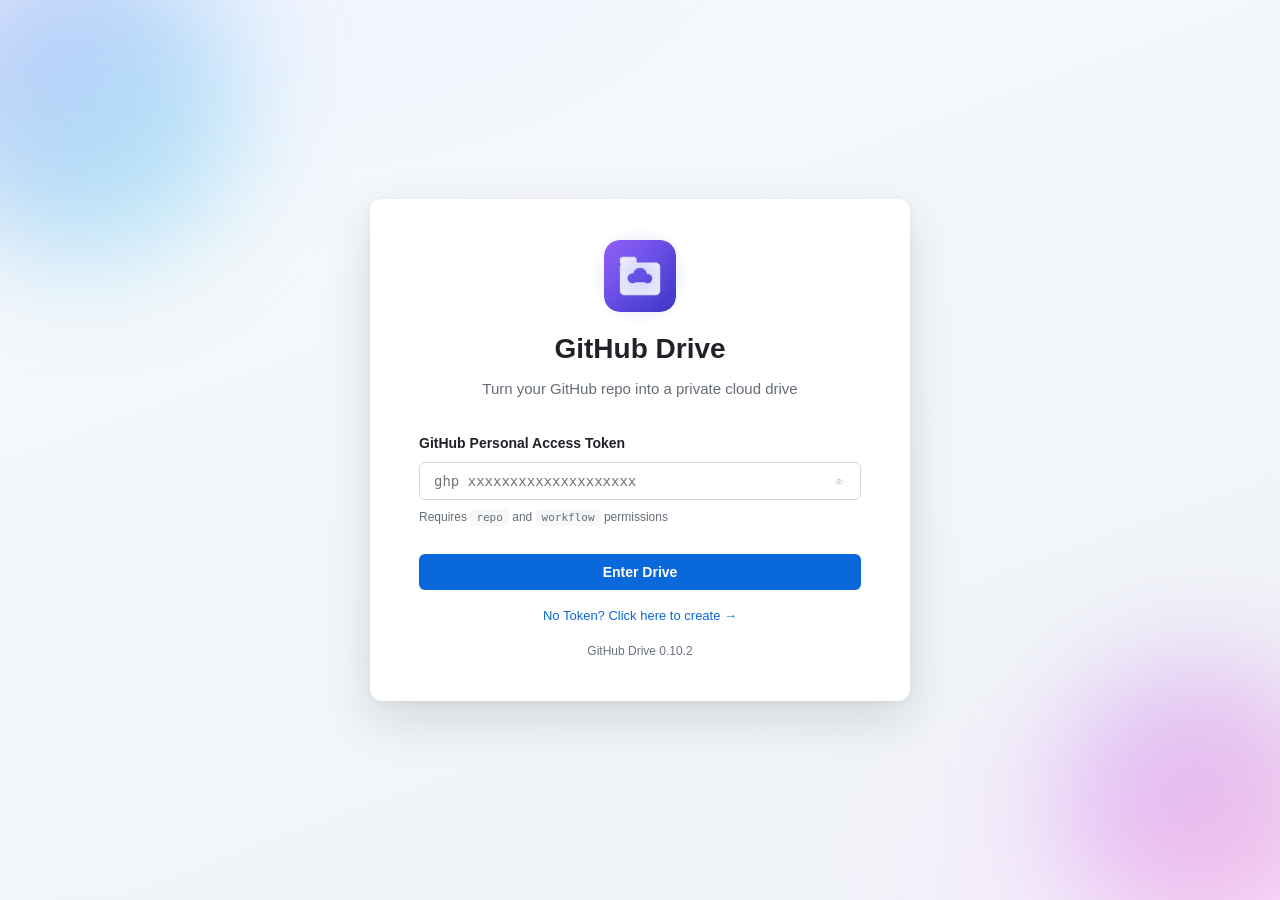
==== commit 0eb31c80: "v0.10.2 扩展形态回归 v1 独立窗口，v2 只保留 API 能力 - 左侧主导航点扩展一律开独立浮窗（v1 交互），不再切进主侧边栏里的面板；扩展窗口默认放大到 880×620，可拖动 / 缩" ====
--- a/index.html
+++ b/index.html
@@ -9,16 +9,16 @@
          只扫 HTML 文本、不执行 JS，看不见它，必须等 HTML 下载完、那段 JS
          跑完才发起请求，白等一个 RTT。CSS 是渲染阻塞资源，这个 RTT
          直接压在首屏上。写死之后，扫描器在 HTML 头几个字节就能发现。 -->
-    <link rel="stylesheet" href="css/style.min.css?h=fecee79fb1" data-gd-css="local">
+    <link rel="stylesheet" href="css/style.min.css?h=bb4eb220b9" data-gd-css="local">
     <!-- ★ --stamp 原本写在 css 里，每次 bump 都会改 CSS 内容，导致内容 hash 变化、
          66KB 的样式表每次升级都要重新下载。移到内联之后：改 JS 不动 CSS，hash 就不变，
          样式表继续命中缓存。content-hash 已经保证 CSS 不会是旧的，
          这条戳现在只用于让兼容性自检有值可读。 -->
-    <style>#gd-css-stamp{--stamp:"0.10.1"}</style>
+    <style>#gd-css-stamp{--stamp:"0.10.2"}</style>
     <!-- 品牌图标：用真实 PNG 而非 emoji，避免各浏览器字形不一致 -->
-    <link rel="icon" type="image/png" sizes="32x32" href="assets/icon-drive-32.png?v=0.10.1">
-    <link rel="icon" type="image/png" sizes="192x192" href="assets/icon-drive-192.png?v=0.10.1">
-    <link rel="apple-touch-icon" href="assets/apple-touch-icon.png?v=0.10.1">
+    <link rel="icon" type="image/png" sizes="32x32" href="assets/icon-drive-32.png?v=0.10.2">
+    <link rel="icon" type="image/png" sizes="192x192" href="assets/icon-drive-192.png?v=0.10.2">
+    <link rel="apple-touch-icon" href="assets/apple-touch-icon.png?v=0.10.2">
     <!-- ★ 历史版本入口：?version=0.8.8 / ?v= / ?virson=
          重定向到 versions/<v>/index.html。
          快照是从仓库历史里抄出来的静态文件，
@@ -49,7 +49,7 @@
     })();
     </script>
     <!-- ★ 必须第一个加载：?safe=1 逃生 + 分支名校验要在拼 CDN URL 之前跑完 -->
-    <script src="js/branch-guard.min.js?v=0.10.1"></script>
+    <script src="js/branch-guard.min.js?v=0.10.2"></script>
     <!-- ★ CORE 静态化 + defer。
          原来这 15 个是内联 JS 用 document.write 拼 URL 后插入的，
          扫描器看不见；改成写死后与 CSS 一起被扫描器发现，并行下载。
@@ -64,16 +64,16 @@
     <script defer src="js/config-sync.min.js?h=d3c84a594e" data-gd-core="config-sync"></script>
     <script defer src="js/task-dock.min.js?h=ece8a2421a" data-gd-core="task-dock"></script>
     <script defer src="js/oauth.min.js?h=0482c94889" data-gd-core="oauth"></script>
-    <script defer src="js/ui.min.js?h=6ec8d9222c" data-gd-core="ui"></script>
+    <script defer src="js/ui.min.js?h=8615d08d33" data-gd-core="ui"></script>
     <script defer src="js/i18n.min.js?h=de07e71852" data-gd-core="i18n"></script>
-    <script defer src="js/version.min.js?h=1ea42e6068" data-gd-core="version"></script>
+    <script defer src="js/version.min.js?h=4080e07e8d" data-gd-core="version"></script>
     <script defer src="js/anim.min.js?h=8db9aa997e" data-gd-core="anim"></script>
     <script defer src="js/gesture.min.js?h=4896dd831d" data-gd-core="gesture"></script>
     <script defer src="js/custom.min.js?h=b49d35fe68" data-gd-core="custom"></script>
     <script defer src="js/theme.min.js?h=b0ec742409" data-gd-core="theme"></script>
     <script defer src="js/i18n-scan.min.js?h=385acf8972" data-gd-core="i18n-scan"></script>
     <script defer src="js/onboarding.min.js?h=e2b101055d" data-gd-core="onboarding"></script>
-    <script defer src="js/app.min.js?h=a8c8026f46" data-gd-core="app"></script>
+    <script defer src="js/app.min.js?h=87b3a028e9" data-gd-core="app"></script>
     <!-- ★ CORE 标签只此一组，由 build.py 按 CORE_FILES 整块重写。
          oauth 排在 ui 前、onboarding 排在 app 前，顺序由 build.py 保证。
          community 走 DEFER（登录后才需要），不在这里。 -->
@@ -110,7 +110,7 @@
     <!-- 登录页 -->
     <div id="login-screen" class="login-screen">
         <div class="login-card">
-            <div class="login-logo"><img src="assets/icon-drive-192.png?v=0.10.1" alt="GitHub Drive" width="72" height="72"></div>
+            <div class="login-logo"><img src="assets/icon-drive-192.png?v=0.10.2" alt="GitHub Drive" width="72" height="72"></div>
             <h1>GitHub Drive</h1>
             <p class="login-subtitle"><span data-i18n="login.subtitle">Turn your GitHub repo into a private cloud drive</span></p>
 
@@ -303,7 +303,7 @@
         <!-- 侧边栏 -->
         <aside class="sidebar">
             <div class="sidebar-header">
-                <span class="sidebar-logo"><img src="assets/icon-drive-192.png?v=0.10.1" alt="" width="24" height="24"></span>
+                <span class="sidebar-logo"><img src="assets/icon-drive-192.png?v=0.10.2" alt="" width="24" height="24"></span>
                 <span class="sidebar-title">GitHub Drive</span>
             </div>
             <nav class="sidebar-nav">
@@ -509,7 +509,8 @@
                 </div>
 
             </nav>
-            <!-- 扩展视图：占用主侧边栏自己的空间（VSCode 式切换），不是另一条侧边栏 -->
+            <!-- 侧栏视图容器：默认不用。点扩展一律开独立窗口，
+                 仅扩展主动调用 GD.ui.sidebarShow() 时才显示 -->
             <div id="gd-ext-panel" class="gd-ext-view" hidden>
                 <div class="gd-ext-view-head">
                     <button id="gd-ext-view-back" class="gd-ext-view-btn" title="返回文件导航">←</button>
@@ -644,15 +645,15 @@
         //   改哪个文件，只有那个文件的 URL 变，其余继续命中缓存。
         var GD_HASH = {
             'anim': '8db9aa997e',
-            'app': 'a8c8026f46',
+            'app': '87b3a028e9',
             'ban-sync': 'db6d16cac9',
             'branch-guard': '2a17031683',
-            'bridge': '974a70c051',
+            'bridge': '5cd1cbc1ce',
             'cangshu-link': 'd87df4f3cb',
             'community': 'c27d585a8c',
             'config-sync': 'd3c84a594e',
             'custom': 'b49d35fe68',
-            'ext-host': '1a2a6361df',
+            'ext-host': 'f5ef9b9dcb',
             'ext-sdk': 'cdce641284',
             'extension': 'ac2832ce10',
             'file-manager': '402922a169',
@@ -661,7 +662,7 @@
             'i18n': 'de07e71852',
             'i18n-scan': '385acf8972',
             'icons': 'bde278015a',
-            'maintain': '78b3480f48',
+            'maintain': 'b10def0baf',
             'oauth': '0482c94889',
             'onboarding': 'e2b101055d',
             'plugin-api': 'c3c2940bd5',
@@ -669,8 +670,8 @@
             'storage': '915f127e93',
             'task-dock': 'ece8a2421a',
             'theme': 'b0ec742409',
-            'ui': '6ec8d9222c',
-            'version': '1ea42e6068'
+            'ui': '8615d08d33',
+            'version': '4080e07e8d'
         };
         function url(f) {
             // 自定义分支走 jsdelivr，那边自带缓存策略，不加查询串
--- a/css/style.min.css
+++ b/css/style.min.css
@@ -1 +1 @@
-*{margin:0;padding:0;box-sizing:border-box}:root{--bg-primary: #ffffff;--bg-secondary: #f6f8fa;--bg-tertiary: #eaeef2;--bg-hover: #f3f4f6;--bg-active: #e8eaed;--text-primary: #1f2328;--text-secondary: #656d76;--text-tertiary: #8c959f;--border-color: #d0d7de;--border-light: #eaeef2;--accent-color: #0969da;--accent-hover: #0860c7;--accent-light: #ddf4ff;--danger-color: #cf222e;--danger-hover: #a40e26;--success-color: #1a7f37;--warning-color: #9a6700;--shadow-sm: 0 1px 2px rgba(0,0,0,.05);--shadow-md: 0 4px 12px rgba(0,0,0,.1);--shadow-lg: 0 8px 24px rgba(0,0,0,.15);--radius-sm: 6px;--radius-md: 8px;--radius-lg: 12px;--sidebar-width: 260px;--toolbar-height: 56px;--frame-pad: 10px;--frame-bg: #eef1f6;--panel-radius: 14px;--text-color: var(--text-primary);--text-muted: var(--text-secondary)}body{font-family:-apple-system,BlinkMacSystemFont,Segoe UI,Noto Sans,Helvetica,Arial,sans-serif;font-size:14px;line-height:1.5;color:var(--text-primary);background:var(--bg-primary);overflow:hidden}.hidden,[hidden]{display:none!important}.login-screen{display:flex;align-items:center;justify-content:center;min-height:100vh;background:linear-gradient(135deg,#667eea,#764ba2)}.login-card{background:#fff;padding:40px 48px;border-radius:var(--radius-lg);box-shadow:var(--shadow-lg);width:100%;max-width:540px;text-align:center}.login-logo{font-size:64px;margin-bottom:16px}.login-card h1{font-size:28px;font-weight:700;margin-bottom:8px;color:var(--text-primary)}.login-subtitle{color:var(--text-secondary);margin-bottom:32px;font-size:15px}.login-form{text-align:left}.login-form label{display:block;font-weight:600;margin-bottom:8px;color:var(--text-primary)}.login-form input[type=password]{width:100%;padding:10px 14px;border:1px solid var(--border-color);border-radius:var(--radius-sm);font-size:14px;font-family:monospace;transition:border-color var(--t-3) var(--hm-std),box-shadow var(--t-3) var(--hm-std)}.login-form input[type=password]:focus{outline:none;border-color:var(--accent-color);box-shadow:0 0 0 3px var(--accent-light)}.token-hint{font-size:12px;color:var(--text-secondary);margin-top:8px;margin-bottom:20px}.token-hint code{background:var(--bg-secondary);padding:2px 6px;border-radius:4px;font-size:11px}.token-link{display:block;text-align:center;margin-top:16px;color:var(--accent-color);text-decoration:none;font-size:13px}.token-link:hover{text-decoration:underline}.login-divider{display:flex;align-items:center;margin:16px 0;color:#9ca3af;font-size:12px}.login-divider:before,.login-divider:after{content:"";flex:1;height:1px;background:#e5e7eb}.login-divider span{padding:0 12px}.github-oauth-btn{display:flex;align-items:center;justify-content:center;gap:8px;width:100%;padding:12px;background:#24292e;color:#fff;border:none;border-radius:8px;font-size:14px;font-weight:600;cursor:pointer;transition:background var(--t-3) var(--hm-std);margin-top:8px}.github-oauth-btn:hover{background:#2d333b}.github-oauth-btn:disabled{opacity:.6;cursor:not-allowed}#enter-drive-btn,#login-btn{cursor:pointer;width:100%;padding:10px 20px;border:none;border-radius:var(--radius-sm);font-size:14px;font-weight:600;font-family:inherit;background:var(--accent-color);color:#fff;transition:background var(--t-2) var(--hm-std);margin-top:8px}#enter-drive-btn:hover,#login-btn:hover{background:var(--accent-hover)}.btn-primary,.btn-secondary,.btn-text,.btn-icon{cursor:pointer;font-size:14px;font-weight:500;border:none;border-radius:var(--radius-sm);transition:transform .15s var(--hm-std),opacity .15s var(--hm-std),box-shadow .15s var(--hm-std),background-color .15s var(--hm-std),border-color .15s var(--hm-std),color .15s var(--hm-std);font-family:inherit}.btn-primary{background:var(--accent-color);color:#fff;padding:10px 20px;width:100%}.btn-primary:hover{background:var(--accent-hover)}.btn-secondary{background:var(--bg-secondary);color:var(--text-primary);padding:6px 14px;border:1px solid var(--border-color);display:inline-flex;align-items:center;gap:6px;white-space:nowrap;flex-shrink:0}.btn-secondary:hover{background:var(--bg-hover)}.btn-text{background:none;color:var(--text-secondary);padding:6px 10px}.btn-text:hover{color:var(--text-primary);background:var(--bg-hover)}.btn-icon{background:none;color:var(--text-secondary);width:24px;height:24px;display:inline-flex;align-items:center;justify-content:center;border-radius:4px;font-size:16px}.btn-icon:hover{background:var(--bg-hover);color:var(--text-primary)}.app{display:flex;height:100vh;overflow:hidden;padding:var(--frame-pad);gap:var(--frame-pad);background:var(--frame-bg)}.sidebar{width:var(--sidebar-width);background:var(--bg-secondary);border-right:1px solid var(--border-light);display:flex;flex-direction:column;flex-shrink:0;position:relative;border-radius:var(--panel-radius);overflow:hidden}.sidebar-header{padding:16px 20px;display:flex;align-items:center;gap:10px;border-bottom:1px solid var(--border-light)}.sidebar-logo{font-size:24px}.sidebar-title{font-weight:700;font-size:16px}.sidebar-nav{flex:1;overflow-y:auto;padding:12px 0}.nav-section{margin-bottom:20px;padding:0 12px}.nav-section-title{font-size:11px;font-weight:600;text-transform:uppercase;color:var(--text-tertiary);padding:0 8px;margin-bottom:4px;display:flex;align-items:center;justify-content:space-between}.nav-item{display:flex;align-items:center;gap:10px;padding:8px 10px;border-radius:var(--radius-sm);color:var(--text-primary);text-decoration:none;font-size:14px;cursor:pointer;transition:background var(--t-2) var(--hm-std)}.nav-item:hover{background:var(--bg-hover)}.nav-item.active{background:var(--accent-light);color:var(--accent-color);font-weight:500}.nav-icon{font-size:16px;width:20px;text-align:center;display:inline-flex;align-items:center;justify-content:center}.nav-icon img{width:20px;height:20px;object-fit:contain;display:block;opacity:.92}.nav-icon svg.ico{width:20px;height:20px;display:block;flex-shrink:0}body.dark-theme .nav-icon img{opacity:1}.repo-list{margin-top:4px}.repo-item{display:flex;align-items:center;gap:8px;padding:6px 10px;border-radius:var(--radius-sm);cursor:pointer;font-size:13px;transition:background var(--t-2) var(--hm-std)}.repo-item:hover{background:var(--bg-hover)}.repo-item.active{background:var(--accent-light)}.repo-item .repo-icon{font-size:14px}.repo-item .repo-name{flex:1;overflow:hidden;text-overflow:ellipsis;white-space:nowrap}.repo-item .repo-badge{font-size:10px;padding:1px 6px;border-radius:10px;background:var(--bg-tertiary);color:var(--text-secondary)}.sidebar-footer{padding:12px;border-top:1px solid var(--border-light)}.user-info{display:flex;align-items:center;gap:10px;padding:8px;border-radius:var(--radius-sm);margin-bottom:4px}.user-info img{width:32px;height:32px;border-radius:50%}.user-info .user-name{font-weight:600;font-size:13px}.user-info .user-login{font-size:12px;color:var(--text-secondary)}.sidebar-resizer{margin-left:calc(-1 * var(--frame-pad));margin-right:calc(-1 * var(--frame-pad));width:calc(2 * var(--frame-pad));cursor:col-resize;background:transparent;flex-shrink:0;transition:background var(--t-3) var(--hm-std);z-index:101}.sidebar-resizer:hover,.sidebar-resizer.active,.sidebar-resizer.dragging{background:var(--primary-color)}body.resizing{user-select:none;cursor:col-resize}.main-content{flex:1;display:flex;flex-direction:column;overflow:hidden;border-radius:var(--panel-radius)}.toolbar{height:var(--toolbar-height);border-bottom:1px solid var(--border-light);display:flex;align-items:center;justify-content:space-between;padding:0 20px;background:var(--bg-primary);flex-shrink:0}.breadcrumb{display:flex;align-items:center;gap:4px;font-size:14px;flex:0 1 auto;min-width:80px;max-width:45%;overflow-x:auto;white-space:nowrap;flex-wrap:nowrap;scrollbar-width:thin;padding-bottom:2px}.breadcrumb::-webkit-scrollbar{height:3px}.breadcrumb::-webkit-scrollbar-thumb{background:#d1d5db;border-radius:2px}.breadcrumb::-webkit-scrollbar-track{background:transparent}.breadcrumb-item{padding:4px 8px;border-radius:4px;cursor:pointer;color:var(--text-secondary)}.breadcrumb-item:hover{background:var(--bg-hover);color:var(--text-primary)}.breadcrumb-item.current{color:var(--text-primary);font-weight:600}.breadcrumb-separator{color:var(--text-tertiary)}.breadcrumb-item.breadcrumb-collapsed{cursor:default;color:var(--text-tertiary);user-select:none}.breadcrumb-item.breadcrumb-collapsed:hover{background:transparent;color:var(--text-tertiary)}.toolbar-actions{display:flex;align-items:center;gap:8px;flex:1;min-width:0;justify-content:flex-end}.toolbar .search-box input,.toolbar-actions .btn-primary,.toolbar-actions .btn-secondary{height:36px;box-sizing:border-box;padding-top:0;padding-bottom:0;display:inline-flex;align-items:center}.toolbar .search-box input{padding:0 12px 0 32px;line-height:36px}.toolbar-actions .btn-primary{padding:0 16px}.toolbar-actions .btn-secondary{padding:0 14px}.toolbar-actions .btn-primary{width:auto;flex-shrink:0;white-space:nowrap}.toolbar-actions .btn-secondary{flex-shrink:0}.search-box{position:relative;flex:1;min-width:100px;max-width:300px}.search-box input{padding:6px 12px 6px 32px;border:1px solid var(--border-color);border-radius:var(--radius-sm);font-size:13px;width:220px;background:var(--bg-secondary);transition:transform .2s var(--hm-std),opacity .2s var(--hm-std),box-shadow .2s var(--hm-std),background-color .2s var(--hm-std),border-color .2s var(--hm-std),color .2s var(--hm-std)}.search-box input:focus{outline:none;border-color:var(--accent-color);background:#fff;box-shadow:0 0 0 3px var(--accent-light);width:280px}.search-box:before{content:"";position:absolute;left:10px;top:50%;transform:translateY(-50%);width:14px;height:14px;opacity:.55;background-repeat:no-repeat;background-position:center;background-size:14px 14px;background-image:url("data:image/svg+xml;charset=utf8,%3Csvg xmlns='http://www.w3.org/2000/svg' width='24' height='24' viewBox='0 0 24 24' fill='none' stroke='%236b7280' stroke-width='2.4' stroke-linecap='round' stroke-linejoin='round'%3E%3Ccircle cx='11' cy='11' r='7'/%3E%3Cline x1='16.5' y1='16.5' x2='21' y2='21'/%3E%3C/svg%3E")}body.dark-mode .search-box:before{background-image:url("data:image/svg+xml;charset=utf8,%3Csvg xmlns='http://www.w3.org/2000/svg' width='24' height='24' viewBox='0 0 24 24' fill='none' stroke='%239aa4b2' stroke-width='2.4' stroke-linecap='round' stroke-linejoin='round'%3E%3Ccircle cx='11' cy='11' r='7'/%3E%3Cline x1='16.5' y1='16.5' x2='21' y2='21'/%3E%3C/svg%3E")}.file-area{flex:1;overflow-y:auto;padding:20px;position:relative}.file-list{display:grid;grid-template-columns:repeat(auto-fill,minmax(180px,1fr));gap:12px}.file-item{display:flex;flex-direction:column;align-items:center;padding:16px 12px;border-radius:var(--radius-md);cursor:pointer;transition:transform .15s var(--hm-std),opacity .15s var(--hm-std),box-shadow .15s var(--hm-std),background-color .15s var(--hm-std),border-color .15s var(--hm-std),color .15s var(--hm-std);border:2px solid transparent;position:relative}.file-item:hover{background:var(--bg-secondary)}.file-item.selected{background:var(--accent-light);border-color:var(--accent-color)}.file-item .file-icon{font-size:72px;margin-bottom:8px;line-height:1;display:flex;align-items:center;justify-content:center;height:72px}.file-item .file-icon svg{stroke-width:1.5}.file-item .file-name{font-size:13px;text-align:center;word-break:break-all;display:-webkit-box;-webkit-line-clamp:2;-webkit-box-orient:vertical;overflow:hidden;line-height:1.3;max-height:2.6em}.file-item .file-meta{font-size:11px;color:var(--text-tertiary);margin-top:4px}.file-item .file-repo-tag{position:absolute;top:6px;right:6px;font-size:10px;padding:2px 6px;border-radius:8px;background:var(--bg-tertiary);color:var(--text-secondary);max-width:80px;overflow:hidden;text-overflow:ellipsis;white-space:nowrap}.file-list.list-view{display:flex;flex-direction:column;gap:0}.file-list.list-view .file-item{flex-direction:row;padding:10px 16px;border-radius:0;border-bottom:1px solid var(--border-light)}.file-list.list-view .file-item:hover{background:var(--bg-secondary)}.file-list.list-view .file-item .file-icon{font-size:40px;margin-bottom:0;margin-right:12px;height:auto;flex:0 0 auto}.file-list.list-view .file-item .file-icon svg{stroke-width:1.8}.file-list.list-view .file-item .file-name{text-align:left;flex:1;-webkit-line-clamp:1;max-height:1.3em}.file-list.list-view .file-item .file-meta{margin-top:0;margin-right:20px;min-width:80px}.empty-state{display:flex;flex-direction:column;align-items:center;justify-content:center;height:100%;color:var(--text-tertiary)}.empty-icon{font-size:64px;margin-bottom:16px;opacity:.5}.empty-state p{font-size:16px;margin-bottom:4px}.empty-hint{font-size:13px!important;color:var(--text-tertiary)}.loading-state{display:flex;flex-direction:column;align-items:center;justify-content:center;height:100%;color:var(--text-secondary)}.spinner{width:40px;height:40px;border:3px solid var(--bg-tertiary);border-top-color:var(--accent-color);border-radius:50%;animation:spin .8s linear infinite;margin-bottom:16px}@keyframes spin{to{transform:rotate(360deg)}}.drop-overlay{position:absolute;inset:0;background:#0969da1a;border:3px dashed var(--accent-color);border-radius:var(--radius-md);display:flex;align-items:center;justify-content:center;z-index:100;pointer-events:none}.drop-content{text-align:center;color:var(--accent-color)}.drop-icon{font-size:64px;margin-bottom:16px}.drop-content p{font-size:18px;font-weight:600}.context-menu{position:fixed;background:#fff;border:1px solid var(--border-color);border-radius:var(--radius-md);box-shadow:var(--shadow-lg);padding:6px;min-width:180px;z-index:1000}.context-menu-item{padding:8px 12px;border-radius:var(--radius-sm);cursor:pointer;font-size:13px;display:flex;align-items:center;gap:8px}.context-menu-item:hover{background:var(--bg-secondary)}.context-menu-item.danger{color:var(--danger-color)}.context-menu-item.danger:hover{background:#ffebe9}.context-menu-divider{height:1px;background:var(--border-light);margin:4px 0}.modal-overlay{position:fixed;inset:0;background:#00000080;display:flex;align-items:center;justify-content:center;z-index:2000}.modal{background:#fff;border-radius:var(--radius-lg);box-shadow:var(--shadow-lg);width:100%;max-width:480px;max-height:80vh;overflow:hidden;display:flex;flex-direction:column}.modal-header{padding:20px 24px;border-bottom:1px solid var(--border-light);display:flex;align-items:center;justify-content:space-between}.modal-header h3{font-size:18px;font-weight:600}.modal-close{background:none;border:none;font-size:20px;cursor:pointer;color:var(--text-secondary);padding:4px 8px;border-radius:4px}.modal-close:hover{background:var(--bg-hover)}.modal-body{padding:24px;overflow-y:auto;flex:1}.modal-footer{padding:16px 24px;border-top:1px solid var(--border-light);display:flex;justify-content:flex-end;gap:8px}.modal-footer .btn-primary,.modal-footer .btn-secondary{width:auto;padding:8px 20px}.form-group{margin-bottom:20px}.form-group label{display:block;font-weight:600;margin-bottom:8px;font-size:13px}.form-group input[type=text],.form-group input[type=password],.form-group select,.form-group textarea{width:100%;padding:8px 12px;border:1px solid var(--border-color);border-radius:var(--radius-sm);font-size:14px;font-family:inherit;transition:border-color var(--t-3) var(--hm-std),box-shadow var(--t-3) var(--hm-std)}.form-group input:focus,.form-group select:focus,.form-group textarea:focus{outline:none;border-color:var(--accent-color);box-shadow:0 0 0 3px var(--accent-light)}.form-group textarea{resize:vertical;min-height:80px}.form-hint{font-size:12px;color:var(--text-secondary);margin-top:6px}.repo-selector{max-height:240px;overflow-y:auto;border:1px solid var(--border-color);border-radius:var(--radius-sm)}.repo-selector-item{padding:10px 14px;cursor:pointer;display:flex;align-items:center;gap:10px;border-bottom:1px solid var(--border-light)}.repo-selector-item:last-child{border-bottom:none}.repo-selector-item:hover{background:var(--bg-secondary)}.repo-selector-item.selected{background:var(--accent-light)}.repo-selector-item .repo-info{flex:1}.repo-selector-item .repo-info-name{font-weight:500;font-size:13px}.repo-selector-item .repo-info-desc{font-size:11px;color:var(--text-secondary)}.share-result{text-align:center;padding:20px 0}.share-result-icon{font-size:48px;margin-bottom:16px}.share-link-box{display:flex;gap:8px;margin-top:16px}.share-link-box input{flex:1;padding:8px 12px;border:1px solid var(--border-color);border-radius:var(--radius-sm);font-size:13px;font-family:monospace;background:var(--bg-secondary)}.upload-panel{position:fixed;bottom:20px;right:20px;width:340px;background:var(--bg-primary);border:1px solid var(--border-light);border-radius:12px;box-shadow:0 8px 32px #00000026;z-index:200;overflow:hidden;animation:uploadSlideUp .3s ease}@keyframes uploadSlideUp{0%{transform:translateY(20px);opacity:0}to{transform:translateY(0);opacity:1}}.upload-panel.closing{animation:uploadSlideDown .3s ease forwards}@keyframes uploadSlideDown{to{transform:translateY(20px);opacity:0}}.upload-panel-header{display:flex;align-items:center;justify-content:space-between;padding:12px 16px;border-bottom:1px solid var(--border-light);font-weight:600;font-size:14px}.upload-panel-close{background:none;border:none;font-size:18px;cursor:pointer;color:var(--text-secondary);padding:0 4px;line-height:1}.upload-panel-close:hover{color:var(--text-primary)}.upload-panel-body{padding:12px 16px;max-height:280px;overflow-y:auto}.upload-item{margin-bottom:12px}.upload-item:last-child{margin-bottom:0}.upload-item-name{font-size:13px;margin-bottom:4px;display:flex;justify-content:space-between;align-items:center}.upload-item-name .file-name{overflow:hidden;text-overflow:ellipsis;white-space:nowrap;max-width:220px}.upload-item.success .upload-item-name{color:#1a7f37}.progress-bar{height:6px;background:var(--bg-tertiary);border-radius:3px;overflow:hidden}.progress-bar-fill{height:100%;background:var(--accent-color);border-radius:3px;transition:width var(--t-4) var(--hm-std)}.upload-item.success .progress-bar-fill{background:#1a7f37}.toast-container{position:fixed;top:20px;right:20px;z-index:3000;display:flex;flex-direction:column;gap:10px;pointer-events:none}.toast{pointer-events:auto;background:var(--bg-primary, #fff);border:1px solid var(--border-color);border-radius:12px;box-shadow:0 6px 24px #0f172a1a,0 1px 3px #0f172a0f;padding:11px 12px 11px 14px;display:flex;align-items:center;gap:10px;min-width:260px;max-width:400px;animation:slideIn .32s cubic-bezier(.22,1,.36,1)}@keyframes slideIn{0%{transform:translate(110%);opacity:0}to{transform:translate(0);opacity:1}}.toast:before{content:"";position:absolute;left:0;top:10px;bottom:10px;width:3px;border-radius:0 3px 3px 0;background:var(--accent-color)}.toast{position:relative;overflow:hidden}.toast.success:before{background:var(--success-color)}.toast.error:before{background:var(--danger-color)}.toast.warning:before{background:var(--warning-color)}.toast.info:before{background:var(--accent-color)}.toast-icon{flex:none;display:inline-flex;align-items:center;justify-content:center;width:26px;height:26px;border-radius:50%;color:#fff;background:var(--accent-color)}.toast-icon .ico{width:15px;height:15px}.toast.success .toast-icon{background:var(--success-color)}.toast.error .toast-icon{background:var(--danger-color)}.toast.warning .toast-icon{background:var(--warning-color)}.toast.info .toast-icon{background:var(--accent-color)}.toast-message{flex:1;font-size:13px;line-height:1.45;color:var(--text-primary);word-break:break-word}.toast-count{flex:none;font-size:11px;font-weight:600;color:var(--text-tertiary);background:var(--bg-tertiary, #f1f3f5);border-radius:999px;padding:2px 7px;margin-left:auto;font-variant-numeric:tabular-nums}.toast-close{flex:none;background:none;border:none;cursor:pointer;color:var(--text-tertiary);font-size:16px;line-height:1;padding:2px 4px;border-radius:6px;transition:background .15s,color .15s}.toast-close:hover{background:var(--bg-tertiary, #f1f3f5);color:var(--text-primary)}.preview-modal .modal{max-width:800px}.preview-content{text-align:center;padding:20px}.preview-content img{max-width:100%;max-height:500px;border-radius:var(--radius-md)}.preview-content pre{text-align:left;background:var(--bg-secondary);padding:16px;border-radius:var(--radius-sm);overflow:auto;max-height:500px;font-size:13px}.preview-content iframe{width:100%;height:500px;border:1px solid var(--border-color);border-radius:var(--radius-sm)}.preview-meta{margin-top:16px;padding-top:16px;border-top:1px solid var(--border-light);display:flex;justify-content:space-around;font-size:13px;color:var(--text-secondary)}::-webkit-scrollbar{width:8px;height:8px}::-webkit-scrollbar-track{background:transparent}::-webkit-scrollbar-thumb{background:var(--border-color);border-radius:4px}::-webkit-scrollbar-thumb:hover{background:var(--text-tertiary)}.menu-toggle{display:block;background:none;border:none;font-size:22px;cursor:pointer;padding:6px 10px;border-radius:6px;color:var(--text-primary);flex-shrink:0;line-height:1}.menu-toggle:hover{background:var(--bg-hover)}.sidebar.collapsed{width:60px}.sidebar.collapsed .sidebar-title,.sidebar.collapsed .nav-section-title,.sidebar.collapsed .nav-item span:not(.nav-icon),.sidebar.collapsed .user-info>div,.sidebar.collapsed .sidebar-footer button span:not(:first-child){display:none}.sidebar.collapsed .sidebar-header{justify-content:center;padding:16px 0}.sidebar.collapsed .nav-item{justify-content:center;padding:12px 0}.sidebar.collapsed .nav-icon{margin:0;display:inline-flex}.sidebar.collapsed .gd-sb-resizer{display:none}.sidebar.collapsed .user-info{justify-content:center;padding:12px 0}.sidebar.collapsed .user-info img{margin:0}.main-content.sidebar-collapsed{margin-left:0}.sidebar-overlay{display:none;position:fixed;inset:0;background:#0006;z-index:99;opacity:0;transition:opacity var(--t-3) var(--hm-std)}.sidebar-overlay.active{display:block;opacity:1}@media (max-width: 768px){.sidebar{position:fixed;top:0;left:0;bottom:0;z-index:100;transform:translate(-100%);transition:transform var(--t-4) var(--hm-std);box-shadow:2px 0 12px #00000026}.sidebar.collapsed{width:var(--sidebar-width)}.sidebar.collapsed .sidebar-title,.sidebar.collapsed .nav-section-title,.sidebar.collapsed .nav-item span:not(.nav-icon),.sidebar.collapsed .user-info>div,.sidebar.collapsed .sidebar-footer button span:not(:first-child){display:revert}.sidebar.collapsed .sidebar-header,.sidebar.collapsed .sidebar-footer button,.sidebar.collapsed .nav-item{justify-content:revert;padding:revert}.sidebar.open{transform:translate(0)}.toolbar{flex-wrap:wrap;height:auto;padding:10px 12px;gap:8px}.breadcrumb{display:flex;overflow-x:auto;white-space:nowrap;flex-wrap:nowrap;-webkit-overflow-scrolling:touch;max-width:100%}.breadcrumb::-webkit-scrollbar{height:3px}.breadcrumb::-webkit-scrollbar-thumb{background:#ccc;border-radius:2px}.toolbar-actions{width:100%;justify-content:flex-end;gap:6px}.search-box{flex:1;min-width:0}.search-box input{width:100%}.toolbar-actions .btn-secondary{padding:8px 10px;font-size:13px}.file-list{grid-template-columns:repeat(auto-fill,minmax(140px,1fr));gap:10px;padding:12px}.file-item{padding:12px 8px}.file-item .file-name{font-size:12px}.file-item .file-meta{font-size:11px}}.share-list{display:flex;flex-direction:column;gap:12px;padding:20px;max-width:800px;margin:0 auto;width:100%;box-sizing:border-box}.share-list.empty{justify-content:center;align-items:center;min-height:300px}.share-empty{text-align:center}.share-empty-icon{font-size:48px;margin-bottom:12px}.share-empty-title{font-size:16px;font-weight:600;color:var(--text-primary);margin:0 0 6px}.share-empty-desc{font-size:13px;color:var(--text-tertiary);margin:0}.share-card{background:var(--bg-primary);border:1px solid var(--border-light);border-radius:10px;padding:16px;transition:box-shadow var(--t-3) var(--hm-std)}.share-card:hover{box-shadow:0 2px 12px #00000014}.share-card-header{display:flex;justify-content:space-between;align-items:center;margin-bottom:10px}.share-card-title{font-weight:600;font-size:15px;overflow:hidden;text-overflow:ellipsis;white-space:nowrap;max-width:70%}.share-card-date{font-size:12px;color:var(--text-tertiary);flex-shrink:0}.share-card-files{display:flex;flex-wrap:wrap;gap:6px;margin-bottom:12px}.share-file-tag{background:var(--bg-tertiary);padding:3px 10px;border-radius:4px;font-size:12px;color:var(--text-secondary)}.share-card-link{display:flex;gap:8px;margin-bottom:12px}.share-card-link input{flex:1;padding:6px 10px;border:1px solid var(--border-light);border-radius:6px;font-size:12px;background:var(--bg-secondary);color:var(--text-secondary);min-width:0}.btn-sm{padding:6px 12px!important;font-size:12px!important;flex-shrink:0}.share-card-actions{display:flex;gap:16px;flex-wrap:wrap}.btn-danger{color:#cf222e!important;background:none;border:none;cursor:pointer;font-size:13px;padding:0}.btn-danger:hover{text-decoration:underline}.folder-picker{max-height:320px;overflow-y:auto;border:1px solid var(--border-light);border-radius:8px}.folder-picker-item{padding:10px 12px;cursor:pointer;font-size:14px;border-bottom:1px solid var(--border-light);transition:background var(--t-2) var(--hm-std)}.folder-picker-item:last-child{border-bottom:none}.folder-picker-item:hover{background:var(--bg-hover)}.folder-picker-item.root{font-weight:600;background:var(--bg-secondary)}.file-item.drop-target{outline:2px dashed var(--accent-color);outline-offset:-4px;background:var(--bg-hover)}.breadcrumb-item.drop-target{background:var(--accent-color);color:#fff!important;border-radius:4px}.explore-list{display:grid!important;grid-template-columns:repeat(auto-fill,minmax(320px,1fr))!important;gap:16px;padding:16px}.explore-card{background:#fff;border:1px solid #e5e7eb;border-radius:12px;padding:16px;transition:transform .2s var(--hm-std),opacity .2s var(--hm-std),box-shadow .2s var(--hm-std),background-color .2s var(--hm-std),border-color .2s var(--hm-std),color .2s var(--hm-std)}.explore-card:hover{box-shadow:0 4px 12px #0000001a;transform:translateY(-2px)}.explore-card-header{display:flex;align-items:center;gap:12px;margin-bottom:12px}.explore-avatar{width:40px;height:40px;border-radius:50%;object-fit:cover}.explore-card-info{flex:1;min-width:0}.explore-card-title{font-weight:600;font-size:15px;color:#111827;white-space:nowrap;overflow:hidden;text-overflow:ellipsis}.explore-card-author{font-size:12px;color:#6b7280;margin-top:2px}.explore-card-desc{font-size:13px;color:#4b5563;line-height:1.5;margin-bottom:12px;min-height:40px}.explore-card-files{display:flex;flex-wrap:wrap;gap:6px;margin-bottom:12px}.explore-card-actions{display:flex;align-items:center;gap:8px;flex-wrap:wrap}.explore-file-count{font-size:12px;color:#6b7280;margin-left:auto}.plugin-market{display:grid!important;grid-template-columns:repeat(auto-fill,minmax(300px,1fr))!important;gap:16px;padding:16px}.plugin-card{background:#fff;border:1px solid #e5e7eb;border-radius:12px;padding:16px;transition:transform .2s var(--hm-std),opacity .2s var(--hm-std),box-shadow .2s var(--hm-std),background-color .2s var(--hm-std),border-color .2s var(--hm-std),color .2s var(--hm-std);display:flex;flex-direction:column}.plugin-card:hover{box-shadow:0 4px 12px #0000001a;transform:translateY(-2px)}.plugin-card-header{display:flex;align-items:center;gap:12px;margin-bottom:10px}.plugin-icon{font-size:32px;width:48px;height:48px;display:flex;align-items:center;justify-content:center;background:#f3f4f6;border-radius:10px}.plugin-card-info{flex:1;min-width:0}.plugin-card-title{font-weight:600;font-size:15px;color:#111827}.plugin-card-meta{font-size:12px;color:#6b7280;margin-top:2px}.plugin-badge{background:#dcfce7;color:#16a34a;font-size:11px;padding:2px 8px;border-radius:10px}.plugin-card-desc{font-size:13px;color:#4b5563;line-height:1.5;margin-bottom:12px;flex:1}.plugin-card-actions{display:flex;gap:8px;flex-wrap:wrap}.plugin-card-actions .btn-sm{flex:1;min-width:80px}.modal-large{max-width:90vw!important;width:90vw!important;max-height:90vh!important}.modal-large .modal-body{max-height:75vh!important;overflow-y:auto!important}.plugin-filter-btn{padding:6px 14px;border:1px solid #d1d5db;border-radius:20px;background:#fff;color:#374151;font-size:12px;cursor:pointer;transition:transform .2s var(--hm-std),opacity .2s var(--hm-std),box-shadow .2s var(--hm-std),background-color .2s var(--hm-std),border-color .2s var(--hm-std),color .2s var(--hm-std)}.plugin-filter-btn:hover{border-color:#667eea;color:#667eea}.plugin-filter-btn.active{background:#667eea;color:#fff;border-color:#667eea}.plugin-source-btn{padding:10px 20px;border:none;background:none;color:#6b7280;font-size:14px;font-weight:600;cursor:pointer;border-bottom:2px solid transparent;margin-bottom:-2px;transition:transform .2s var(--hm-std),opacity .2s var(--hm-std),box-shadow .2s var(--hm-std),background-color .2s var(--hm-std),border-color .2s var(--hm-std),color .2s var(--hm-std)}.plugin-source-btn:hover{color:#667eea}.plugin-source-btn.active{color:#667eea;border-bottom-color:#667eea}.multi-select-bar{position:fixed;bottom:0;left:0;right:0;background:#fff;border-top:1px solid #e5e7eb;padding:6px 10px;display:flex;align-items:center;justify-content:space-between;gap:8px;z-index:1000;transform:translateY(100%);transition:transform var(--t-3) var(--hm-std);box-shadow:0 -2px 8px #00000014}.multi-select-bar.visible{transform:translateY(0)}.ms-count{font-weight:600;font-size:12px;color:#111827;white-space:nowrap;flex-shrink:0}.ms-actions{display:flex;gap:4px;flex-wrap:wrap;justify-content:flex-end}.ms-btn{padding:4px 8px;border:1px solid #d1d5db;border-radius:4px;background:#fff;cursor:pointer;font-size:11px;white-space:nowrap;line-height:1.4}.ms-btn:hover{background:#f3f4f6}.ms-cancel{background:#fee2e2;border-color:#fca5a5;color:#dc2626}.ms-cancel:hover{background:#fecaca}body.multi-select-active .main-content,body.multi-select-active #file-list{padding-bottom:60px!important}@media (min-width: 768px){.multi-select-bar{display:none}}.upload-modal{max-width:560px;width:90vw}.upload-drop-zone{border:2px dashed #d0d7de;border-radius:8px;padding:32px 20px;text-align:center;margin-bottom:16px;transition:transform .2s var(--hm-std),opacity .2s var(--hm-std),box-shadow .2s var(--hm-std),background-color .2s var(--hm-std),border-color .2s var(--hm-std),color .2s var(--hm-std);cursor:pointer;background:#f6f8fa}.upload-drop-zone:hover,.upload-drop-zone.drag-over{border-color:#0969da;background:#ddf4ff}.upload-drop-icon{font-size:40px;margin-bottom:8px}.upload-drop-text{font-size:15px;font-weight:500;color:#24292f;margin-bottom:4px}.upload-drop-hint{font-size:12px;color:#8c959f}.upload-actions{display:flex;gap:8px;margin-bottom:16px;flex-wrap:wrap}.upload-actions .btn-primary,.upload-actions .btn-secondary{flex:1;min-width:120px;padding:8px 12px;font-size:13px}.upload-file-list-header{display:flex;align-items:center;justify-content:space-between;font-size:13px;font-weight:600;color:#57606a;margin-bottom:8px}.upload-file-list{max-height:200px;overflow-y:auto;border:1px solid #d0d7de;border-radius:6px;background:#fff}.upload-file-empty{padding:20px;text-align:center;color:#8c959f;font-size:13px}.upload-file-item{display:flex;align-items:center;padding:8px 12px;border-bottom:1px solid #eaeef2;gap:8px;font-size:13px}.upload-file-item:last-child{border-bottom:none}.upload-file-item-icon{font-size:16px;flex-shrink:0}.upload-file-item-name{flex:1;overflow:hidden;text-overflow:ellipsis;white-space:nowrap;color:#24292f}.upload-file-item-size{color:#8c959f;font-size:11px;flex-shrink:0}.upload-file-item-remove{background:none;border:none;color:#cf222e;cursor:pointer;font-size:14px;padding:2px 4px;flex-shrink:0}.upload-file-item-remove:hover{background:#ffebe9;border-radius:4px}@media (max-width: 768px){.toolbar{flex-wrap:wrap;gap:8px}.toolbar-actions{order:3;width:100%;justify-content:flex-start;overflow-x:auto}.search-box{order:2;flex:1;min-width:0}.breadcrumb{order:1;flex:1;min-width:0;display:flex;overflow-x:auto;white-space:nowrap}.toolbar-actions .btn-text{display:none}.toolbar-actions .btn-secondary{padding:6px 10px;font-size:14px;white-space:nowrap}}.saved-accounts{margin:16px 0}.saved-accounts-title{font-size:12px;color:#6b7280;margin-bottom:8px;text-align:center}.accounts-list{display:flex;flex-direction:column;gap:8px}.account-item{display:flex;align-items:center;gap:12px;padding:10px 12px;background:#f9fafb;border:1px solid #e5e7eb;border-radius:10px;cursor:pointer;transition:transform .2s var(--hm-std),opacity .2s var(--hm-std),box-shadow .2s var(--hm-std),background-color .2s var(--hm-std),border-color .2s var(--hm-std),color .2s var(--hm-std);position:relative}.account-item:hover{background:#f3f4f6;border-color:#d1d5db}.account-item.account-current{background:#eff6ff;border-color:#bfdbfe}.account-avatar{width:36px;height:36px;border-radius:50%;object-fit:cover;flex-shrink:0}.account-info{flex:1;min-width:0}.account-name{font-size:14px;font-weight:600;color:#111827;white-space:nowrap;overflow:hidden;text-overflow:ellipsis}.account-login{font-size:12px;color:#6b7280}.account-remove{width:24px;height:24px;border:none;background:transparent;color:#9ca3af;font-size:18px;cursor:pointer;border-radius:50%;display:flex;align-items:center;justify-content:center;flex-shrink:0;transition:transform .2s var(--hm-std),opacity .2s var(--hm-std),box-shadow .2s var(--hm-std),background-color .2s var(--hm-std),border-color .2s var(--hm-std),color .2s var(--hm-std)}.account-remove:hover{background:#fee2e2;color:#dc2626}body.dark-mode{--bg-primary: #0d1117;--bg-secondary: #161b22;--bg-tertiary: #21262d;--bg-hover: #1c2128;--bg-active: #2d333b;--text-primary: #c9d1d9;--text-secondary: #8b949e;--text-tertiary: #868e96;--border-color: #30363d;--border-light: #21262d;--accent-color: #58a6ff;--accent-hover: #79b8ff;--accent-light: #1f6feb33;--danger-color: #f85149;--danger-hover: #da3633;--success-color: #3fb950;--warning-color: #d29922;--shadow-sm: 0 1px 2px rgba(0,0,0,.3);--shadow-md: 0 4px 12px rgba(0,0,0,.4);--shadow-lg: 0 8px 24px rgba(0,0,0,.5);--text-color: var(--text-primary);--text-muted: var(--text-secondary)}body.dark-mode .btn-primary{background:#1f6feb;color:#fff}body.dark-mode .btn-primary:hover{background:#388bfd;color:#fff}body.dark-mode .login-card{background:var(--bg-secondary);color:var(--text-primary)}body.dark-mode .login-card h1{color:var(--text-primary)}body.dark-mode input{background:var(--bg-tertiary);color:var(--text-primary);border-color:var(--border-color)}body.dark-mode .sidebar{background:var(--bg-secondary);border-right-color:var(--border-color)}body.dark-mode .main-content{background:var(--bg-primary)}body.dark-mode .app{background:#0d1117}body.dark-mode .toolbar{background:var(--bg-secondary);border-bottom-color:var(--border-color)}body.dark-mode .file-item:hover{background:var(--bg-hover)}body.dark-mode .file-item.selected{background:var(--accent-light)}body.dark-mode .modal{background:#1f2937;color:#f3f4f6}body.dark-mode .modal-content-old{background:var(--bg-secondary);color:var(--text-primary)}body.dark-mode .breadcrumb{background:var(--bg-secondary);border-bottom-color:var(--border-color)}body.dark-mode .context-menu{background:var(--bg-secondary);border-color:var(--border-color);box-shadow:var(--shadow-lg)}body.dark-mode .context-menu-item:hover{background:var(--bg-hover)}body.dark-mode .modal-header{border-bottom-color:#374151}body.dark-mode .modal-body{color:#d1d5db}body.dark-mode .modal-close{color:#9ca3af}.mobile-bottom-nav{display:none;position:fixed;bottom:0;left:0;right:0;background:#fff;border-top:1px solid #e5e7eb;padding:8px 0;padding-bottom:env(safe-area-inset-bottom,8px);z-index:100;box-shadow:0 -2px 10px #0000000d}.mobile-nav-items{display:flex;justify-content:space-around;align-items:center}.mobile-nav-item{display:flex;flex-direction:column;align-items:center;gap:2px;padding:4px 12px;cursor:pointer;border-radius:8px;transition:transform .2s var(--hm-std),opacity .2s var(--hm-std),box-shadow .2s var(--hm-std),background-color .2s var(--hm-std),border-color .2s var(--hm-std),color .2s var(--hm-std);color:#6b7280;font-size:10px}.mobile-nav-item.active{color:#2563eb}.mobile-nav-item .icon{font-size:20px;display:flex;align-items:center;justify-content:center}.mobile-nav-item:active{background:#f3f4f6}@media (max-width: 768px){.mobile-bottom-nav{display:block}.app{padding:0;gap:0;background:transparent}.sidebar,.main-content{border-radius:0}.sidebar-resizer{display:none}.sidebar{transform:translate(-100%);transition:transform var(--t-4) var(--hm-std)}.sidebar.open{transform:translate(0)}.main-content{margin-left:0!important;padding-bottom:16px}.file-grid{grid-template-columns:repeat(auto-fill,minmax(100px,1fr))!important}}body.dark-mode .mobile-bottom-nav{background:#1f2937;border-top-color:#374151}body.dark-mode .mobile-nav-item{color:#9ca3af}body.dark-mode .mobile-nav-item.active{color:#60a5fa}.app-switch-slot{padding:8px 12px;border-top:1px solid var(--border-color, #d0d7de)}.app-switch-btn{display:flex;align-items:center;gap:8px;width:100%;padding:9px 12px;border:1px solid var(--border-color, #d0d7de);border-radius:6px;background:#fff;color:inherit;font-size:13px;cursor:pointer;transition:background var(--t-2) var(--hm-std),border-color var(--t-2) var(--hm-std)}.app-switch-btn:hover{background:var(--hover-bg, #f3f4f6);border-color:#8c959f}.app-switch-btn .as-icon{font-size:16px}.bridge-box{margin:14px 0;padding:12px 14px;background:linear-gradient(135deg,#fff8e6,#fffdf5);border:1px solid #f0d89a;border-radius:8px}.bridge-title{font-size:12px;font-weight:600;color:#7a5c00;margin-bottom:8px}.bridge-info{font-size:13px;margin-bottom:10px}.bridge-note{display:block;font-size:11px;color:#6b7280;margin-top:3px}.bridge-btn{width:100%;padding:8px 12px;background:#f0b429;color:#24292f;border:none;border-radius:6px;font-size:13px;font-weight:600;cursor:pointer;transition:background var(--t-2) var(--hm-std)}.bridge-btn:hover{background:#e0a520}.share-prog{padding:4px 0}.sp-head{display:flex;justify-content:space-between;align-items:baseline;margin-bottom:10px}.sp-count{font-size:13px;color:#6b7280}.sp-pct{font-size:20px;font-weight:700;color:#0969da;font-variant-numeric:tabular-nums}.sp-bar{height:8px;background:#e5e7eb;border-radius:999px;overflow:hidden;margin-bottom:18px}.sp-bar-fill{height:100%;width:0;background:linear-gradient(90deg,#0969da,#54aeff);border-radius:999px;transition:width var(--t-5) var(--hm-std)}.sp-steps{list-style:none;padding:0;margin:0 0 14px}.sp-step{display:flex;align-items:center;gap:10px;padding:7px 0;color:#9ca3af;font-size:13px;transition:color var(--t-3) var(--hm-std)}.sp-ico{width:18px;height:18px;flex-shrink:0;border-radius:50%;border:2px solid #d1d5db;display:flex;align-items:center;justify-content:center;font-size:11px;font-weight:700;color:#fff;transition:transform .25s var(--hm-std),opacity .25s var(--hm-std),box-shadow .25s var(--hm-std),background-color .25s var(--hm-std),border-color .25s var(--hm-std),color .25s var(--hm-std)}.sp-step.done{color:#1f2937}.sp-step.done .sp-ico{background:#1a7f37;border-color:#1a7f37}.sp-step.active{color:#0969da;font-weight:600}.sp-step.active .sp-ico{border-color:#0969da;background:#fff;box-shadow:inset 0 0 0 3px #fff,0 0 #0969da59;animation:sp-pulse 1.1s ease-out infinite}.sp-step.active .sp-ico:after{content:"";width:6px;height:6px;border-radius:50%;background:#0969da;animation:sp-blink 1.1s ease-in-out infinite}@keyframes sp-pulse{0%{box-shadow:inset 0 0 0 3px #fff,0 0 #0969da59}to{box-shadow:inset 0 0 0 3px #fff,0 0 0 7px #0969da00}}@keyframes sp-blink{0%,to{opacity:1}50%{opacity:.35}}.sp-note{font-size:12px;color:#6b7280;background:#f6f8fa;border-radius:6px;padding:8px 10px;min-height:32px;word-break:break-all}@media (prefers-reduced-motion: reduce){.sp-bar-fill{transition:none}.sp-step.active .sp-ico{animation:none}.sp-step.active .sp-ico:after{animation:none}}.share-badge{display:inline-block;font-size:11px;font-weight:600;padding:1px 7px;border-radius:999px;background:#ddf4ff;color:#0969da;vertical-align:middle;margin-left:6px}.share-badge.warn{background:#fff1e5;color:#bc4c00}.ctx-menu{position:fixed;z-index:1200;min-width:190px;max-width:320px;background:var(--bg-primary, #fff);border:1px solid var(--border-color, #d0d7de);border-radius:8px;box-shadow:0 8px 24px #1f232829;padding:5px;opacity:0;transform:scale(.96);transition:opacity var(--t-1) var(--hm-std),transform var(--t-1) var(--hm-std)}.ctx-menu.on{opacity:1;transform:scale(1)}.ctx-sub{min-width:170px}.ctx-item{display:flex;align-items:center;gap:9px;width:100%;padding:7px 10px;border:none;background:transparent;border-radius:6px;font-size:13px;color:var(--text-primary, #1f2328);text-align:left;cursor:pointer;white-space:nowrap}.ctx-item:hover:not(:disabled),.ctx-item.has-sub{background:var(--hover-bg, #f3f4f6)}.ctx-item:disabled{opacity:.45;cursor:default}.ctx-item.danger{color:#cf222e}.ctx-item.danger:hover:not(:disabled){background:#ffebe9}.ctx-ico{width:17px;flex-shrink:0;display:flex;align-items:center;justify-content:center;color:var(--text-secondary, #6b7280)}.ctx-item.danger .ctx-ico{color:#cf222e}.ctx-ico svg{display:block}.ctx-emoji{font-size:14px;line-height:1}.ctx-label{flex:1;overflow:hidden;text-overflow:ellipsis}.ctx-key{font-size:11px;color:var(--text-secondary, #8c959f);font-family:ui-monospace,monospace;margin-left:12px}.ctx-arrow{font-size:10px;color:var(--text-secondary, #8c959f);margin-left:6px}.ctx-sep{height:1px;background:var(--border-color, #e5e7eb);margin:5px 6px}.brand-ico,.login-logo img,.sidebar-logo img{border-radius:22%;display:block}.login-logo{font-size:0}.plugin-overlay{animation:plugin-fade-in .16s ease-out}@keyframes plugin-fade-in{0%{opacity:0;transform:scale(.99)}to{opacity:1;transform:scale(1)}}.plugin-bar{display:flex;align-items:center;justify-content:space-between;gap:12px;padding:8px 16px;background:#161b22;border-bottom:1px solid #30363d;color:#e6edf3;font-size:13px;flex-shrink:0}.plugin-bar-title{display:flex;align-items:center;gap:8px;min-width:0;font-weight:600}.plugin-bar-icon{font-size:15px;line-height:1}.plugin-bar-ver{font-size:11px;font-weight:400;color:#8b949e;background:#21262d;padding:1px 7px;border-radius:999px}.plugin-bar-actions{display:flex;gap:8px;flex-shrink:0}.plugin-btn{padding:4px 12px;border:1px solid #30363d;border-radius:6px;background:#21262d;color:#e6edf3;font-size:12px;cursor:pointer;transition:background var(--t-2) var(--hm-std),border-color var(--t-2) var(--hm-std)}.plugin-btn:hover{background:#30363d;border-color:#8b949e}.plugin-frame{flex:1;width:100%;border:none;background:#fff;display:block}@media (prefers-reduced-motion: reduce){.plugin-overlay{animation:none}}#task-dock{position:fixed;inset:0;z-index:9000;pointer-events:none}#task-dock>*{pointer-events:auto}body.td-dragging-body{user-select:none;cursor:grabbing}.td-mini{position:absolute;width:260px;display:flex;align-items:center;gap:10px;padding:10px 12px;background:#fff;border:1px solid #e5e7eb;border-radius:12px;box-shadow:0 6px 24px #1118271f;cursor:pointer;transition:transform var(--t-2) var(--hm-std),box-shadow var(--t-2) var(--hm-std);animation:td-in .18s ease-out}.td-mini:hover{transform:translateY(-2px);box-shadow:0 10px 28px #11182729}.td-mini.td-dragging{cursor:grabbing;box-shadow:0 16px 40px #1118273d}.td-mini-ico{font-size:18px;flex:0 0 auto;width:22px;display:flex;align-items:center;justify-content:center}.td-mini-main{flex:1 1 auto;min-width:0}.td-mini-title{font-size:13px;font-weight:600;color:#111827;white-space:nowrap;overflow:hidden;text-overflow:ellipsis}.td-mini-bar{height:4px;background:#eef2f7;border-radius:999px;overflow:hidden;margin:5px 0 4px}.td-mini-fill{height:100%;background:linear-gradient(90deg,#6366f1,#8b5cf6);border-radius:999px;transition:width var(--t-4) var(--hm-std)}.td-mini.is-error .td-mini-fill{background:#ef4444}.td-mini.is-done .td-mini-fill{background:#10b981}.td-mini-sub{font-size:11px;color:#6b7280;white-space:nowrap;overflow:hidden;text-overflow:ellipsis}.td-mini-pct{font-size:12px;font-weight:700;color:#4f46e5;flex:0 0 auto;min-width:34px;text-align:right;font-variant-numeric:tabular-nums}.td-mini.is-error .td-mini-pct{color:#ef4444}.td-mini.is-done .td-mini-pct{color:#10b981}.td-panel{position:absolute;width:340px;max-height:60vh;display:flex;flex-direction:column;background:#fff;border:1px solid #e5e7eb;border-radius:14px;box-shadow:0 18px 48px #1118272e;overflow:hidden;animation:td-in .18s ease-out}.td-panel.td-dragging{box-shadow:0 24px 60px #11182747}.td-head{display:flex;align-items:center;gap:8px;padding:10px 12px;background:linear-gradient(135deg,#6366f1,#8b5cf6);color:#fff;cursor:grab;flex:0 0 auto}.td-head:active{cursor:grabbing}.td-head-ico{font-size:15px}.td-head-title{flex:1 1 auto;font-size:13px;font-weight:600;white-space:nowrap;overflow:hidden;text-overflow:ellipsis}.td-head-pct{font-size:12px;font-weight:700;opacity:.95;min-width:34px;text-align:right;font-variant-numeric:tabular-nums}.td-btn{flex:0 0 auto;width:22px;height:22px;border:none;border-radius:6px;background:#ffffff2e;color:#fff;font-size:12px;line-height:1;cursor:pointer;display:flex;align-items:center;justify-content:center}.td-btn:hover{background:#ffffff52}.td-body{flex:1 1 auto;overflow-y:auto;padding:10px 12px;min-height:0}.td-row{padding:6px 0;border-bottom:1px solid #f3f4f6}.td-row:last-child{border-bottom:none}.td-row-head{display:flex;align-items:baseline;gap:8px}.td-row-name{font-size:12px;color:#374151;flex:1 1 auto;min-width:0;white-space:nowrap;overflow:hidden;text-overflow:ellipsis}.td-row-pct{flex:0 0 auto;min-width:34px;text-align:right;font-size:11px;color:#6b7280;font-variant-numeric:tabular-nums}.td-row.done .td-row-pct{color:#10b981}.td-row-bar{height:3px;background:#eef2f7;border-radius:999px;overflow:hidden;margin-top:5px}.td-row-bar>div{height:100%;background:#6366f1;border-radius:999px;transition:width var(--t-3) var(--hm-std)}.td-row.done .td-row-bar>div{background:#10b981}.td-note{font-size:12px;color:#6b7280;padding:4px 0}.td-bar{height:6px;background:#eef2f7;border-radius:999px;overflow:hidden;margin-top:8px}.td-bar-fill{height:100%;background:linear-gradient(90deg,#6366f1,#8b5cf6);border-radius:999px;transition:width var(--t-4) var(--hm-std)}.td-panel.is-done .td-bar-fill{background:#10b981}.td-panel.is-error .td-bar-fill{background:#ef4444}.td-err{padding:8px 12px;font-size:12px;color:#b91c1c;background:#fef2f2;border-top:1px solid #fecaca;word-break:break-all}.td-foot{flex:0 0 auto;padding:6px 12px;font-size:11px;color:#9ca3af;background:#f9fafb;border-top:1px solid #f3f4f6}.td-list-row{display:flex;align-items:center;gap:8px;padding:8px 6px;border-radius:8px;cursor:pointer;border-bottom:1px solid #f3f4f6}.td-list-row:hover{background:#f3f4f6}.td-list-row:last-child{border-bottom:none}.td-list-ico{font-size:14px}.td-list-title{flex:1 1 auto;font-size:12px;color:#374151;white-space:nowrap;overflow:hidden;text-overflow:ellipsis}.td-list-st{font-size:11px;color:#6b7280;flex:0 0 auto}.td-list-row.error .td-list-st{color:#ef4444}.td-list-row.done .td-list-st{color:#10b981}.td-dock-hint{position:fixed;top:50%;z-index:9500;padding:8px 14px;border-radius:10px;background:#4f46e5eb;color:#fff;font-size:12px;font-weight:600;opacity:0;transition:opacity var(--t-2) var(--hm-std);pointer-events:none}.td-dock-hint.show{opacity:1}@keyframes td-in{0%{opacity:0;transform:translateY(8px) scale(.98)}to{opacity:1;transform:none}}body.dark .td-mini,body.dark .td-panel{background:#1f2937;border-color:#374151;box-shadow:0 18px 48px #00000073}body.dark .td-mini-title,body.dark .td-row-name,body.dark .td-list-title{color:#e5e7eb}body.dark .td-mini-bar,body.dark .td-row-bar,body.dark .td-bar{background:#374151}body.dark .td-mini-sub,body.dark .td-list-st,body.dark .td-note{color:#9ca3af}body.dark .td-row,body.dark .td-list-row{border-color:#374151}body.dark .td-list-row:hover{background:#374151}body.dark .td-foot{background:#111827;border-color:#374151}@media (max-width: 520px){.td-mini{width:calc(100vw - 24px)}.td-panel{width:calc(100vw - 24px);max-height:50vh}}#plugin-dock{position:fixed;inset:0;z-index:9500;pointer-events:none}#plugin-dock>*{pointer-events:auto}.tp-win{position:absolute;width:460px;height:380px;min-width:240px;min-height:160px;display:flex;flex-direction:column;background:#fff;border:1px solid #e5e7eb;border-radius:12px;box-shadow:0 18px 50px #11182738;overflow:hidden;resize:both;animation:tp-in .18s ease-out}@keyframes tp-in{0%{opacity:0;transform:translateY(8px)}}.tp-win.is-full{width:100vw;height:100vh;border-radius:0;resize:none}.tp-head{display:flex;align-items:center;gap:8px;padding:8px 10px;background:linear-gradient(135deg,#667eea,#764ba2);color:#fff;cursor:grab;user-select:none;flex-shrink:0}.tp-win.tp-dragging .tp-head{cursor:grabbing}.tp-ico{font-size:15px;line-height:1}.tp-title{font-size:13px;font-weight:600;white-space:nowrap;overflow:hidden;text-overflow:ellipsis;max-width:220px}.tp-spacer{flex:1}.tp-btn{border:none;background:#ffffff2e;color:#fff;width:24px;height:24px;border-radius:6px;cursor:pointer;font-size:13px;line-height:1;display:flex;align-items:center;justify-content:center}.tp-btn:hover{background:#ffffff52}.tp-body{flex:1;min-height:0;display:flex;background:#fff}.tp-body>iframe{flex:1;width:100%;height:100%;border:none;display:block}.tp-win.is-mini{width:230px;height:62px;min-width:0;min-height:0;resize:none;border-radius:10px}.tp-win.is-mini .tp-body{display:none}.tp-win.is-mini .tp-head{height:100%;border-radius:10px 10px 0 0;cursor:pointer}.tp-win.is-stage{min-width:0;min-height:0;resize:none;border-radius:10px;box-shadow:0 6px 18px #11182724}.tp-win.is-stage .tp-head{cursor:pointer}.tp-body{position:relative}.tp-stage-mask{position:absolute;inset:0;z-index:5;display:none;cursor:pointer}.tp-win.is-stage .tp-stage-mask{display:block}.tp-stage-sec{margin:0 0 14px}.tp-stage-title{font-size:13px;font-weight:600;color:#374151;margin-bottom:8px}.tp-stage-card{border:1px solid #e5e7eb;border-radius:12px;padding:8px;background:#fff;margin-bottom:10px;cursor:pointer}.tp-stage-card:active{background:#f9fafb}.tp-stage-head{display:flex;align-items:center;gap:6px;font-size:12px;font-weight:600;color:#374151;margin-bottom:6px}.tp-stage-name{overflow:hidden;text-overflow:ellipsis;white-space:nowrap}.tp-stage{position:relative;height:210px;border-radius:8px;background:#f9fafb;border:1px dashed #d1d5db}.tp-stage:after{content:"\63d2\4ef6\9884\89c8";position:absolute;inset:0;display:flex;align-items:center;justify-content:center;font-size:12px;color:#9ca3af}.tp-stage-tip{font-size:11px;color:#9ca3af;margin-top:6px;text-align:center}.tp-merged{position:absolute;display:none;align-items:center;gap:10px;width:230px;padding:10px 12px;background:#fff;border:1px solid #e5e7eb;border-radius:10px;box-shadow:0 10px 28px #11182729;cursor:pointer}.tp-merged.show{display:flex}.tp-merged:hover{transform:translateY(-2px)}.tp-merged-ico{font-size:20px}.tp-merged-title{font-size:13px;font-weight:600;color:#1f2937}.tp-list{position:absolute;right:12px;bottom:12px;width:300px;max-height:60vh;display:none;flex-direction:column;background:#fff;border:1px solid #e5e7eb;border-radius:12px;box-shadow:0 18px 50px #11182738;overflow:hidden}.tp-list.show{display:flex}.tp-list-body{overflow-y:auto}.tp-list-row{display:flex;align-items:center;gap:8px;padding:10px 12px;border-bottom:1px solid #f3f4f6;cursor:pointer}.tp-list-row:hover{background:#f8f7ff}.tp-list-ico{font-size:16px}.tp-list-name{flex:1;font-size:13px;color:#1f2937;overflow:hidden;text-overflow:ellipsis;white-space:nowrap}.tp-list-st{font-size:11px;color:#6b7280}body.dark .tp-win,body.dark .tp-merged,body.dark .tp-list{background:#1f2937;border-color:#374151}body.dark .tp-list-name{color:#e5e7eb}body.dark .tp-list-row{border-color:#374151}body.dark .tp-list-row:hover{background:#374151}@media (max-width: 520px){.tp-win,.tp-win.is-mini,.tp-list{width:calc(100vw - 24px)}}@media (prefers-reduced-motion: reduce){.tp-win{animation:none}}.nav-group-header{display:flex;align-items:center;gap:10px;padding:8px 12px;border-radius:8px;cursor:pointer;font-size:13px;color:var(--text-secondary, #4b5563);user-select:none;transition:background var(--t-2) var(--hm-std)}.nav-group-header:hover{background:var(--bg-hover, #f3f4f6)}.nav-group-icon{font-size:15px;width:20px;text-align:center}.nav-group-title{flex:1;font-weight:500}.nav-group-badge{font-size:11px;background:#eef2ff;color:#4338ca;border-radius:999px;padding:1px 7px}.nav-group-arrow{font-size:11px;color:#9ca3af;transition:transform var(--t-3) var(--hm-std)}.nav-group-header.open .nav-group-arrow{transform:rotate(-90deg)}.nav-group-body{display:grid;grid-template-rows:0fr;transition:grid-template-rows var(--t-3) var(--hm-std);overflow:hidden}.nav-group-body>*{min-height:0}.nav-group-body.open{grid-template-rows:1fr}.nav-group-body .nav-item{padding-left:42px}.nav-badge{margin-left:auto;font-size:11px;font-weight:600;background:#2563eb;color:#fff;border-radius:999px;padding:1px 7px;min-width:18px;text-align:center}body.dark-mode .nav-badge{background:#3b82f6}.task-mgr-row{display:flex;align-items:flex-start;gap:10px;padding:12px;border:1px solid var(--border-light, #e5e7eb);border-radius:10px;margin-bottom:8px;cursor:pointer;transition:background var(--t-2) var(--hm-std),border-color var(--t-2) var(--hm-std)}.task-mgr-row:hover{background:var(--bg-hover, #f9fafb);border-color:#d1d5db}.task-mgr-row.is-error{border-color:#fecaca;background:#fef2f2}.task-mgr-row.is-done{border-color:#bbf7d0}.task-mgr-ico{font-size:18px;line-height:1.4}.task-mgr-main{flex:1;min-width:0}.task-mgr-title{font-size:13px;font-weight:600;color:var(--text-primary, #1f2937);overflow:hidden;text-overflow:ellipsis;white-space:nowrap}.task-mgr-sub{font-size:12px;color:#6b7280;margin-top:2px}.task-mgr-bar{height:4px;background:#e5e7eb;border-radius:999px;margin-top:7px;overflow:hidden}.task-mgr-fill{height:100%;background:#2563eb;border-radius:999px;transition:width var(--t-4) var(--hm-std)}.task-mgr-row.is-error .task-mgr-fill{background:#dc2626}.task-mgr-row.is-done .task-mgr-fill{background:#16a34a}.task-mgr-right{text-align:right;font-size:12px;color:#6b7280;white-space:nowrap}.task-mgr-items{margin-top:8px;font-size:12px;color:#6b7280;line-height:1.7}.task-mgr-items .ok{color:#16a34a}.task-mgr-items .bad{color:#dc2626}.td-mini.is-flying{transition:transform var(--t-5) var(--hm-std),opacity var(--t-5) var(--hm-std);pointer-events:none;z-index:9999}.task-mgr-row.is-landing{animation:tm-land .42s cubic-bezier(.22,1,.36,1)}@keyframes tm-land{0%{transform:scale(.92);opacity:.35;box-shadow:0 0 0 3px #2563eb59}60%{transform:scale(1.01);opacity:1}to{transform:scale(1);box-shadow:none}}@media (max-width: 768px){.mobile-bottom-nav{display:none!important}#menu-toggle{display:flex!important}.sidebar-resizer{display:none!important}.sidebar.as-sheet{position:fixed;inset:auto 0 0;width:100%;max-height:78vh;transform:translateY(100%);transition:transform var(--t-4) var(--hm-std);z-index:1001;border-radius:16px 16px 0 0;box-shadow:0 -8px 28px #0000002e;display:flex!important;flex-direction:column;overflow:hidden}.sidebar.as-sheet.open{transform:translateY(0)}.sidebar.as-sheet .sidebar-nav{overflow-y:auto;-webkit-overflow-scrolling:touch}.sidebar.as-sheet:before{content:"";display:block;width:38px;height:4px;border-radius:999px;background:#d1d5db;margin:8px auto 2px;flex:none}.mobile-nav-item{position:relative}.mobile-nav-badge{position:absolute;top:2px;right:50%;margin-right:-18px;min-width:15px;height:15px;border-radius:999px;background:#2563eb;color:#fff;font-size:10px;font-weight:700;display:flex;align-items:center;justify-content:center;padding:0 4px}}.sheet-overlay{position:fixed;inset:0;background:#00000059;z-index:1000;opacity:0;pointer-events:none;transition:opacity var(--t-4) var(--hm-std)}.sheet-overlay.active{opacity:1;pointer-events:auto}@media (prefers-reduced-motion: reduce){.td-mini.is-flying,.task-mgr-row.is-landing,.sidebar.as-sheet{transition:none!important;animation:none!important}}body.gd-logged-out .mobile-bottom-nav{display:none!important}body:has(#login-screen:not(.hidden)) .mobile-bottom-nav{display:none!important}.folder-tree{max-height:54vh;overflow-y:auto;-webkit-overflow-scrolling:touch}.ft-row{display:flex;align-items:center;gap:8px;padding:9px 10px;border-radius:8px;cursor:pointer;font-size:13px;color:#374151}.ft-row:hover{background:#f3f4f6}.ft-row.is-cur{background:#eff6ff;color:#1d4ed8;font-weight:600}.ft-ico{flex:none}.ft-name{flex:1;overflow:hidden;text-overflow:ellipsis;white-space:nowrap}.ft-count{flex:none;font-size:11px;color:#9ca3af}.adv-field{margin-bottom:14px}.adv-field>label{display:block;font-size:12px;color:#6b7280;margin-bottom:6px;font-weight:600}.adv-chips{display:flex;flex-wrap:wrap;gap:6px;max-height:132px;overflow-y:auto}.adv-chip{padding:4px 10px;border-radius:999px;font-size:12px;background:#f3f4f6;color:#4b5563;cursor:pointer;user-select:none}.adv-chip.is-on{background:#2563eb;color:#fff;font-weight:600}.adv-field select,.adv-field input[type=text]{width:100%;padding:7px 10px;border:1px solid #d1d5db;border-radius:8px;font-size:13px;box-sizing:border-box}.adv-count{font-size:12px;color:#6b7280;margin-bottom:12px}.adv-actions{display:flex;justify-content:flex-end;gap:8px}.tasks-view{padding:20px;max-width:860px;margin:0 auto}.file-list.gd-tasks-host{display:block;width:100%}.file-list.gd-tasks-host .tasks-view{width:100%}.gd-tasks-empty{width:100%;min-height:56vh;display:flex;flex-direction:column;align-items:center;justify-content:center;padding:26px 10px;text-align:center}.gd-tasks-empty .tv-ico{font-size:40px;line-height:1;margin-bottom:12px}.gd-tasks-empty .tv-t{font-size:14px;font-weight:600;color:var(--text-color, #111827)}.gd-tasks-empty .tv-s{font-size:12px;color:var(--text-muted, #6b7280);margin-top:6px}.tasks-view-title{font-size:16px;font-weight:700;color:#111827;margin-bottom:4px;display:flex;align-items:center;gap:8px}.tasks-view-sub{font-size:12px;color:#6b7280;margin-bottom:16px}.tasks-view-empty{text-align:center;padding:48px 16px;color:#9ca3af;font-size:13px}.tasks-view-empty .tv-ico{font-size:34px;display:block;margin-bottom:10px}#gd-css-stamp{--api-stamp: "10"}:root{--ease-out: cubic-bezier(.22, 1, .36, 1);--ease-in: cubic-bezier(.4, 0, 1, 1);--dur-xs: .12s;--dur-sm: .18s;--dur-md: .26s;--dur-lg: .34s}.modal-overlay{animation:gd-mo-in var(--dur-sm) ease-out}@keyframes gd-mo-in{0%{opacity:0}}.modal{animation:gd-md-in var(--dur-lg) var(--ease-out)}#modal-exit-layer{position:fixed;inset:0;z-index:1900;pointer-events:none}.modal-overlay.is-closing{animation:gd-mo-out var(--dur-sm) var(--ease-in) forwards}.modal-overlay.is-closing .modal{animation:gd-md-out var(--dur-sm) var(--ease-in) forwards}@keyframes gd-mo-out{to{opacity:0}}@keyframes gd-md-out{to{opacity:0;transform:translateY(8px) scale(.985)}}.file-item{animation:gd-fi-in .26s var(--ease-out) backwards;animation-delay:calc(var(--fi, 14) * 20ms)}.file-item:nth-child(1){--fi: 0}.file-item:nth-child(2){--fi: 1}.file-item:nth-child(3){--fi: 2}.file-item:nth-child(4){--fi: 3}.file-item:nth-child(5){--fi: 4}.file-item:nth-child(6){--fi: 5}.file-item:nth-child(7){--fi: 6}.file-item:nth-child(8){--fi: 7}.file-item:nth-child(9){--fi: 8}.file-item:nth-child(10){--fi: 9}.file-item:nth-child(11){--fi: 10}.file-item:nth-child(12){--fi: 11}.file-item:nth-child(13){--fi: 12}.file-item:nth-child(14){--fi: 13}.file-item .file-icon{transition:transform var(--dur-md) var(--hm-dec)}.file-item:hover{transform:translateY(-2px);box-shadow:0 4px 14px #1f23281a}.file-item:hover .file-icon{transform:scale(1.08)}.file-item.selected:hover{transform:translateY(-2px)}.btn-primary:active,.btn-secondary:active,.btn-text:active,.btn-icon:active,.modal-close:active{transform:scale(.955);transition:transform var(--dur-xs) var(--hm-dec)}.ctx-menu{transform:scale(.93) translateY(-4px);transition:opacity var(--t-2) var(--hm-dec),transform var(--t-3) var(--hm-dec)}.ctx-menu.on{transform:scale(1) translateY(0)}.toast{animation:gd-toast-in .38s var(--ease-out)}.toast.is-out{opacity:0;transform:translate(110%) scale(.96);transition:opacity var(--t-3) var(--hm-acc),transform var(--t-3) var(--hm-acc)}.sidebar-overlay{display:block;opacity:0;visibility:hidden;pointer-events:none;transition:opacity var(--dur-md) var(--hm-std),visibility var(--t-1) linear var(--dur-md) var(--hm-std)}.sidebar-overlay.active{opacity:1;visibility:visible;pointer-events:auto;transition:opacity var(--dur-md) var(--hm-std),visibility var(--t-1) var(--hm-std)}@media (max-width: 768px){.sidebar{transition:transform var(--t-4) var(--hm-dec)}}.spinner{position:relative}.spinner:after{content:"";position:absolute;inset:-7px;border:2px solid transparent;border-bottom-color:var(--accent-color);border-radius:50%;opacity:.35;animation:spin 1.4s linear infinite reverse}.progress-bar-fill{position:relative;overflow:hidden}.progress-bar-fill:after{content:"";position:absolute;inset:0;background:linear-gradient(90deg,transparent,rgba(255,255,255,.5),transparent);transform:translate(-100%);animation:gd-sheen 1.5s ease-in-out infinite}@keyframes gd-sheen{to{transform:translate(100%)}}.gd-ripple-host{position:relative;overflow:hidden}.gd-ripple{position:absolute;border-radius:50%;background:currentColor;opacity:.2;transform:scale(0);pointer-events:none;animation:gd-ripple .52s var(--ease-out) forwards}@keyframes gd-ripple{to{transform:scale(1);opacity:0}}.gd-skel{background:linear-gradient(90deg,#eceef1 25%,#f6f7f9 37%,#eceef1 63%);background-size:400% 100%;animation:gd-skel 1.4s ease-in-out infinite;border-radius:6px}@keyframes gd-skel{0%{background-position:100% 50%}to{background-position:0 50%}}.empty-state .empty-icon{animation:gd-float 3.8s ease-in-out infinite}@keyframes gd-float{0%,to{transform:translateY(0)}50%{transform:translateY(-6px)}}.upload-drop-zone:hover .upload-drop-icon{animation:gd-nudge .5s var(--ease-out)}@keyframes gd-nudge{0%{transform:translateY(0) scale(1)}35%{transform:translateY(-7px) scale(1.12)}70%{transform:translateY(2px) scale(.97)}to{transform:translateY(0) scale(1)}}.toolbar{transition:box-shadow var(--dur-md) var(--hm-std),border-color var(--dur-md) var(--hm-std)}.toolbar.is-scrolled{box-shadow:0 2px 12px #1f23281a;border-bottom-color:transparent}.nav-item{transition:background var(--t-2) var(--hm-std),color var(--t-2) var(--hm-std),transform var(--dur-xs) var(--hm-dec)}.nav-item:active{transform:scale(.975)}.nav-item.active{animation:gd-nav-on .34s var(--ease-out)}@keyframes gd-nav-on{0%{background:var(--bg-hover);transform:scale(.98)}}.toolbar .search-box input{transition:width var(--t-4) var(--hm-dec),box-shadow var(--t-3) var(--hm-std),border-color var(--t-3) var(--hm-std)}.toolbar .search-box input:focus{box-shadow:0 0 0 3px #6366f129}.file-area.is-switching{animation:gd-view-in var(--dur-md) var(--ease-out)}@keyframes gd-view-in{0%{opacity:0;transform:translateY(6px)}}.dash-card,.dash-panel{animation:gd-pop-in .44s var(--ease-out) backwards}.dash-card:nth-child(1){animation-delay:.03s}.dash-card:nth-child(2){animation-delay:.09s}.dash-card:nth-child(3){animation-delay:.15s}.dash-card:nth-child(4){animation-delay:.21s}.dash-panel{animation-delay:.27s}.dash-panel:nth-of-type(2){animation-delay:.32s}.dash-panel:nth-of-type(3){animation-delay:.37s}@keyframes gd-pop-in{0%{opacity:0;transform:translateY(14px) scale(.96)}}.dash-card:hover{transform:translateY(-3px);box-shadow:0 10px 24px #1f23282e}.dash-card{transition:transform var(--dur-md) var(--hm-dec),box-shadow var(--dur-md) var(--hm-std)}.dash-num{font-variant-numeric:tabular-nums}.sidebar.gd-dragging,.sidebar-overlay.gd-dragging{transition:none!important}.gd-ctx-menu{position:fixed;z-index:2600;min-width:190px;padding:6px;background:var(--bg-primary, #fff);border:1px solid var(--border-light, #e5e7eb);border-radius:10px;box-shadow:0 8px 28px #1f232829;font-size:13px;animation:gd-ctx-in .14s var(--ease-out)}@keyframes gd-ctx-in{0%{opacity:0;transform:scale(.95) translateY(-4px)}}.gd-ctx-row{display:flex;align-items:center;gap:8px;padding:7px 10px;border-radius:6px;cursor:pointer;white-space:nowrap}.gd-ctx-row:hover{background:var(--bg-hover, #f3f4f6)}.gd-ctx-chk{width:14px;color:var(--accent-color, #6366f1);font-weight:700}.gd-ctx-hr{height:1px;margin:5px 6px;background:var(--border-light, #e5e7eb)}.gd-ctx-slider{display:flex;align-items:center;gap:8px;padding:8px 10px 10px}.gd-ctx-slider input{flex:1}.gd-ctx-slider span{min-width:44px;text-align:right;color:var(--text-secondary, #6b7280)}.gd-sb-resizer{position:absolute;top:0;right:0;bottom:0;width:8px;cursor:col-resize;z-index:20;background:transparent;touch-action:none}.gd-sb-resizer:after{content:"";position:absolute;top:0;bottom:0;left:3px;width:2px;background:transparent;transition:background var(--t-2) var(--hm-std)}.gd-sb-resizer:hover:after,.gd-sb-resizer.is-dragging:after{background:var(--accent-primary, #6366f1)}@media (max-width: 768px){.gd-sb-resizer{display:none}}.main-content,.sidebar{font-size:var(--gd-fs, 14px);line-height:var(--gd-lh, 1.5);letter-spacing:var(--gd-ls, 0px)}.gd-look{display:flex;flex-direction:column;gap:12px}.gd-look label{display:flex;align-items:center;gap:10px;font-size:13px}.gd-look input[type=range]{flex:1;max-width:200px}.gd-look span{min-width:46px;color:var(--text-secondary, #6b7280)}.gd-look select{padding:4px 8px;border-radius:6px;border:1px solid var(--border-light, #e5e7eb)}body.dark-mode :where(.card,.panel,.section,.box,.container,.wrapper,.modal-content,.modal-body,.modal-header,.modal-footer,.dropdown,.dropdown-menu,.popup,.tooltip,.popover,.list,.list-item,.row,.cell,.header,.footer,.sidebar,.toolbar,.breadcrumb,.context-menu,.empty-state,.file-item,.repo-item,.nav-item,.settings-view,.task-item,.stage,.tile,.group,.block,.frame){background-color:var(--bg-secondary);color:var(--text-primary);border-color:var(--border-color)}body.dark-mode .main-content,body.dark-mode .app,body.dark-mode body{background-color:var(--bg-primary)!important;color:var(--text-primary)}body.dark-mode [data-gd-force=title]{color:var(--text-primary)!important}body.dark-mode [data-gd-force=sub]{color:var(--text-secondary)!important}body.dark-mode [data-gd-force=muted]{color:var(--text-tertiary)!important}body.dark-mode [style*="background:#fff"],body.dark-mode [style*="background: #fff"],body.dark-mode [style*="background:white"],body.dark-mode [style*="background: white"],body.dark-mode [style*="background:#ffffff"],body.dark-mode [style*="background: #ffffff"]{background:var(--bg-secondary)!important;color:var(--text-primary)}body.dark-mode [style*="color:#111827"],body.dark-mode [style*="color: #111827"],body.dark-mode [style*="color:#1f2328"],body.dark-mode [style*="color: #1f2328"],body.dark-mode [style*="color:#374151"],body.dark-mode [style*="color: #374151"],body.dark-mode [style*="color:#111"],body.dark-mode [style*="color: #111"]{color:var(--text-primary)!important}body.dark-mode [style*="color:#6b7280"],body.dark-mode [style*="color: #6b7280"],body.dark-mode [style*="color:#4b5563"],body.dark-mode [style*="color: #4b5563"]{color:var(--text-secondary)!important}body.dark-mode [style*="color:#9ca3af"],body.dark-mode [style*="color: #9ca3af"]{color:var(--text-tertiary)!important}body.dark-mode input,body.dark-mode textarea,body.dark-mode select{background-color:var(--bg-tertiary)!important;color:var(--text-primary)!important;border-color:var(--border-color)!important}body.dark-mode input::placeholder,body.dark-mode textarea::placeholder{color:var(--text-tertiary)!important}.login-screen{position:relative;overflow:hidden;background:radial-gradient(1200px 600px at 15% -10%,#eef2ff 0%,transparent 60%),radial-gradient(900px 500px at 100% 100%,#fae8ff 0%,transparent 55%),linear-gradient(160deg,#f8fafc,#eef2f7)}body.dark-mode .login-screen{background:radial-gradient(1200px 600px at 15% -10%,#1b2a4a 0%,transparent 60%),radial-gradient(900px 500px at 100% 100%,#2a1b3d 0%,transparent 55%),linear-gradient(160deg,#0b0f16,#0d1117)}.login-screen:before,.login-screen:after{content:"";position:absolute;border-radius:50%;filter:blur(60px);opacity:.35;pointer-events:none;animation:gd-orb 18s ease-in-out infinite alternate}.login-screen:before{width:320px;height:320px;left:-80px;top:-60px;background:linear-gradient(135deg,#6366f1,#22d3ee)}.login-screen:after{width:280px;height:280px;right:-60px;bottom:-40px;background:linear-gradient(135deg,#a855f7,#f472b6);animation-delay:-6s}@keyframes gd-orb{0%{transform:translate(0) scale(1)}to{transform:translate(40px,30px) scale(1.12)}}.login-card{position:relative;z-index:1;backdrop-filter:blur(14px);-webkit-backdrop-filter:blur(14px);border:1px solid rgba(255,255,255,.6);box-shadow:0 18px 50px #0f172a21,0 2px 8px #0f172a0f;animation:gd-card-in .55s cubic-bezier(.22,1,.36,1) both}body.dark-mode .login-card{border-color:var(--border-color);box-shadow:0 18px 50px #0000008c}@keyframes gd-card-in{0%{opacity:0;transform:translateY(22px) scale(.985)}}.login-logo{position:relative;display:flex;justify-content:center;align-items:center;animation:gd-logo-in .6s cubic-bezier(.22,1,.36,1) both .05s}.login-logo:after{content:"";position:absolute;left:50%;top:50%;width:100px;height:100px;margin:-50px 0 0 -50px;border-radius:50%;background:radial-gradient(circle,rgba(99,102,241,.28),transparent 70%);animation:gd-halo 3.2s ease-in-out infinite;pointer-events:none}@keyframes gd-logo-in{0%{opacity:0;transform:translateY(-10px)}}@keyframes gd-halo{0%,to{transform:scale(1);opacity:.5}50%{transform:scale(1.16);opacity:.85}}.gd-token-wrap{position:relative}.gd-token-wrap input{width:100%;padding-right:44px;transition:border-color var(--t-3) var(--hm-std),box-shadow var(--t-3) var(--hm-std)}.gd-token-wrap input:focus{outline:none;border-color:var(--accent-color);box-shadow:0 0 0 3px var(--accent-light)}.gd-token-eye{position:absolute;right:6px;top:50%;transform:translateY(-50%);width:32px;height:32px;display:flex;align-items:center;justify-content:center;background:transparent;border:none;font-size:15px;cursor:pointer;opacity:.55;border-radius:6px;transition:opacity var(--t-2) var(--hm-std),background var(--t-2) var(--hm-std)}.gd-token-eye:hover{opacity:1;background:var(--bg-hover)}#enter-drive-btn{position:relative;overflow:hidden;transition:transform var(--t-2) var(--hm-std),box-shadow var(--t-3) var(--hm-std)}#enter-drive-btn:hover{transform:translateY(-1px);box-shadow:0 8px 20px #6366f152}#enter-drive-btn:active{transform:translateY(0)}#enter-drive-btn:after{content:"";position:absolute;top:-50%;left:-60%;width:40%;height:200%;background:linear-gradient(90deg,transparent,rgba(255,255,255,.35),transparent);transform:rotate(20deg);animation:gd-shine 4.5s ease-in-out infinite;pointer-events:none}@keyframes gd-shine{0%{left:-60%}55%,to{left:130%}}@media (prefers-reduced-motion: reduce){.modal-overlay,.modal,.modal-overlay.is-closing,.modal-overlay.is-closing .modal,.file-item,.toast,.progress-bar-fill:after,.gd-ripple,.gd-skel,.empty-state .empty-icon,.upload-drop-zone:hover .upload-drop-icon,.nav-item.active,.file-area.is-switching,.dash-card,.dash-panel{animation:none!important}.gd-ripple{display:none!important}.gd-skel{background:#eceef1!important}.spinner:after{animation:none!important;display:none}.modal-overlay.is-closing,.modal-overlay.is-closing .modal{opacity:0!important}.sidebar,.sidebar-overlay,.ctx-menu,.file-item,.file-item .file-icon,.toolbar,.toolbar .search-box input,.nav-item,.dash-card{transition:none!important}.file-item:hover,.file-item:hover .file-icon,.btn-primary:active,.btn-secondary:active,.btn-text:active,.btn-icon:active,.modal-close:active{transform:none!important}}.gd-token-eye .gd-eye-img{width:18px;height:18px;display:block;opacity:.75;transition:opacity var(--t-3) var(--hm-std)}.gd-token-eye:hover .gd-eye-img{opacity:1}.gd-token-eye .gd-eye-img[hidden]{display:none}body.dark-mode .gd-token-eye .gd-eye-img{filter:invert(1) brightness(1.6)}.gd-bar-off{opacity:.38;cursor:not-allowed}.sidebar .nav-item[data-view]:not([hidden]){display:flex!important}:root{--hm-std: cubic-bezier(.2, 0, 0, 1);--hm-dec: cubic-bezier(0, 0, .2, 1);--hm-acc: cubic-bezier(.4, 0, 1, 1);--hm-spr: cubic-bezier(.34, 1.32, .64, 1);--t-1: 90ms;--t-2: .14s;--t-3: .2s;--t-4: .28s;--t-5: .38s;--t-6: .52s}.file-area{transition:opacity var(--t-3) var(--hm-dec),transform var(--t-3) var(--hm-dec)}.file-area.is-switching{animation:none}.gd-anim-ready .file-area.is-switching{opacity:0;transform:translate(-10px)}.modal{animation:gd-md-in var(--t-5) var(--hm-spr)}@keyframes gd-md-in{0%{opacity:0;transform:translateY(18px) scale(.94)}}.modal-overlay{animation:gd-mo-in var(--t-3) var(--hm-dec)}.sidebar{transition:transform var(--t-4) var(--hm-spr)}@media (max-width: 768px){.sidebar{transition:transform var(--t-4) var(--hm-spr)}}.file-item{animation:gd-fi-in var(--t-4) var(--hm-dec) backwards;animation-delay:calc(min(var(--fi, 0),12)*22ms);contain:layout paint}@keyframes gd-fi-in{0%{opacity:0;transform:translateY(12px) scale(.985)}}.file-item:nth-child(n+13){--fi: 12}.btn-primary,.btn-secondary,.btn-text,.btn-icon,.modal-close,.nav-item,.file-item,.gd-ctx-row{transition-property:transform,opacity,box-shadow,background-color,border-color,color;transition-duration:var(--t-1);transition-timing-function:var(--hm-std)}.btn-primary:active,.btn-secondary:active,.btn-text:active,.btn-icon:active,.modal-close:active{transform:scale(.955)}.nav-item:active,.gd-ctx-row:active{transform:scale(.975)}.file-item:active{transform:scale(.985)}.file-item:hover,.dash-card:hover{transition-duration:var(--t-3);transition-timing-function:var(--hm-dec)}.file-item:hover{transform:translateY(-3px)}.dash-card:hover{transform:translateY(-4px)}.toolbar{transition:box-shadow var(--t-3) var(--hm-std),background-color var(--t-3) var(--hm-std)}.toolbar.is-scrolled{box-shadow:0 4px 18px #1f23281a;backdrop-filter:blur(10px);-webkit-backdrop-filter:blur(10px)}body.dark-mode .toolbar.is-scrolled{box-shadow:0 4px 18px #00000073}.toast{animation:gd-toast-in var(--t-5) var(--hm-spr)}@keyframes gd-toast-in{0%{opacity:0;transform:translateY(-14px) scale(.94)}}.toast.is-out{opacity:0;transform:translateY(-10px) scale(.97);transition:opacity var(--t-2) var(--hm-acc),transform var(--t-2) var(--hm-acc)}.gd-will{will-change:transform,opacity}@media (prefers-reduced-motion: reduce){.file-area,.file-item,.toast,.modal,.modal-overlay,.sidebar{transition:none!important;animation:none!important}.file-item,.toast{opacity:1!important;transform:none!important}.toolbar.is-scrolled{backdrop-filter:none;-webkit-backdrop-filter:none}}@keyframes gd-file-out{0%{opacity:1;transform:scale(1) translateY(0)}45%{opacity:.85;transform:scale(.94) translateY(-4px)}to{opacity:0;transform:scale(.72) translateY(10px)}}.file-item.is-removing{animation:gd-file-out var(--t-4) var(--hm-acc) forwards;pointer-events:none}@keyframes gd-check-draw{0%{stroke-dashoffset:32}to{stroke-dashoffset:0}}.gd-check-mark{stroke-dasharray:32;animation:gd-check-draw var(--t-4) var(--hm-dec) forwards}.nav-item:hover .nav-icon,.nav-item:hover .nav-emoji{transform:scale(1.12)}.nav-icon,.nav-emoji{transition:transform var(--t-3) var(--hm-spr)}.tp-win.is-flipping{pointer-events:none}@media (prefers-reduced-motion: reduce){.file-item.is-removing{animation:none;opacity:0}.gd-check-mark{animation:none;stroke-dashoffset:0}.nav-item:hover .nav-icon,.nav-item:hover .nav-emoji{transform:none}}svg.ico{display:inline-block;vertical-align:-.125em;flex-shrink:0}svg.gd-emoji-ico{width:1em;height:1em}svg.gd-set-ico{width:20px;height:20px}.nav-icon svg.ico,.btn-secondary svg.ico,.toolbar-btn svg.ico{color:inherit}.gd-oauth-diag{margin-top:12px;font-size:12px;text-align:left;background:var(--bg-secondary, #f6f8fa);border:1px solid var(--border-color, #d0d7de);border-radius:6px;overflow:hidden}.gd-oauth-diag-head{display:flex;align-items:center;justify-content:space-between;padding:8px 12px;color:var(--text-secondary, #656d76);cursor:pointer;user-select:none}.gd-oauth-diag-toggle{flex:none;margin-left:8px;color:var(--accent-color, #0969da)}.gd-oauth-diag-body{padding:0 12px 10px;border-top:1px solid var(--border-color, #d0d7de)}.gd-oauth-diag-row{display:flex;gap:8px;padding:5px 0;line-height:1.5}.gd-oauth-diag-k{flex:none;width:68px;color:var(--text-secondary, #656d76)}.gd-oauth-diag-v{flex:1;min-width:0;color:var(--text-primary, #1f2328);word-break:break-all}.gd-oauth-diag-hint{margin-top:6px;padding-top:6px;font-size:11px;line-height:1.5;color:var(--text-secondary, #656d76);border-top:1px dashed var(--border-color, #d0d7de)}.gd-oauth-btn{display:flex;align-items:center;justify-content:center;gap:8px;width:100%;margin-top:10px;padding:10px 16px;font-size:14px;font-weight:500;color:#fff;background:#24292f;border:1px solid rgba(255,255,255,.1);border-radius:6px;cursor:pointer;transition:background var(--t-2, .2s) var(--hm-std, ease)}.gd-oauth-btn:hover{background:#32383f}.gd-oauth-btn .gd-oauth-mark{fill:currentColor;flex:none}.gd-oauth-panel{margin-top:12px;padding:16px;text-align:center;background:var(--bg-secondary, #f6f8fa);border:1px solid var(--border-color, #d0d7de);border-radius:8px}.gd-oauth-title{font-size:14px;font-weight:600;color:var(--text-primary, #1f2328)}.gd-oauth-step{margin-top:4px;font-size:12px;line-height:1.5;color:var(--text-secondary, #656d76)}.gd-oauth-code{margin:12px 0;padding:12px 8px;font-family:ui-monospace,SFMono-Regular,SF Mono,Menlo,Consolas,monospace;font-size:26px;font-weight:700;letter-spacing:4px;color:var(--accent-color, #0969da);background:var(--bg-primary, #ffffff);border:1px dashed var(--border-color, #d0d7de);border-radius:6px;cursor:pointer;user-select:all;transition:border-color var(--t-2, .2s) var(--hm-std, ease)}.gd-oauth-code:hover{border-color:var(--accent-color, #0969da)}.gd-oauth-open{width:100%;padding:9px 14px;font-size:13px;font-weight:500;color:#fff;background:var(--accent-color, #0969da);border:none;border-radius:6px;cursor:pointer;transition:background var(--t-2, .2s) var(--hm-std, ease)}.gd-oauth-open:hover{background:var(--accent-hover, #0860c7)}.gd-oauth-status{display:flex;align-items:center;justify-content:center;gap:6px;margin-top:12px;font-size:12px;color:var(--text-secondary, #656d76)}.gd-oauth-spinner{width:12px;height:12px;border:2px solid var(--border-color, #d0d7de);border-top-color:var(--accent-color, #0969da);border-radius:50%;animation:gd-oauth-spin .8s linear infinite}@keyframes gd-oauth-spin{to{transform:rotate(360deg)}}.gd-oauth-countdown{font-variant-numeric:tabular-nums;opacity:.8}.gd-oauth-cancel{margin-top:10px;padding:4px 10px;font-size:12px;color:var(--text-secondary, #656d76);background:transparent;border:none;cursor:pointer}.gd-oauth-cancel:hover{color:var(--text-primary, #1f2328);text-decoration:underline}@media (prefers-reduced-motion: reduce){.gd-oauth-spinner{animation:none}.gd-oauth-btn,.gd-oauth-open,.gd-oauth-code{transition:none}}.trash-toolbar{display:flex;align-items:center;gap:8px;margin:0 0 12px;padding:10px 14px;border:1px solid var(--border-color);border-radius:10px;background:var(--bg-secondary, #fafbfc)}.trash-toolbar-count{font-size:12px;color:var(--text-secondary)}.trash-toolbar-spacer{flex:1}.trash-toolbar .btn-sm{display:inline-flex;align-items:center;gap:6px}.trash-toolbar .btn-sm .ico{flex:none}.trash-toolbar .trash-danger{color:var(--danger-color);border-color:#cf222e59}.trash-toolbar .trash-danger:hover{background:#cf222e14}.fr-dialog{display:flex;flex-direction:column;gap:16px}.fr-hero{display:flex;align-items:center;gap:12px;padding-bottom:14px;border-bottom:1px solid var(--border-light)}.fr-hero-ico{width:30px;height:30px;flex:none;color:var(--accent-color)}.fr-lead{margin:0;font-size:14px;line-height:1.6;color:var(--text-primary)}.fr-lead b{color:var(--accent-color);font-weight:600}.fr-what{margin:0;font-size:13px;color:var(--text-secondary)}.fr-list{display:flex;flex-direction:column;gap:10px}.fr-item{display:flex;align-items:flex-start;gap:12px;padding:12px 14px;background:var(--bg-secondary);border:1px solid var(--border-light);border-radius:var(--radius-md)}.fr-ico{width:20px;height:20px;flex:none;margin-top:1px;color:var(--text-secondary)}.fr-txt{min-width:0}.fr-item-t{font-size:13.5px;font-weight:600;color:var(--text-primary)}.fr-item-d{font-size:12px;color:var(--text-secondary);margin-top:2px;line-height:1.5}.fr-warn{display:flex;align-items:flex-start;gap:12px;padding:12px 14px;border-radius:var(--radius-md);background:#9a670012;border:1px solid rgba(154,103,0,.3)}.fr-warn .fr-ico{color:var(--warning-color)}.fr-warn-t{font-size:13.5px;font-weight:600;color:var(--warning-color)}.fr-warn-b{font-size:12px;color:var(--text-secondary);margin-top:4px;line-height:1.6}@media (max-width: 520px){.fr-hero-ico{width:26px;height:26px}.fr-item,.fr-warn{padding:10px 12px}}.gd-ob-root{position:fixed;inset:0;z-index:12000;overflow:hidden}.gd-ob-hole{position:fixed;border-radius:10px;box-shadow:0 0 0 3px var(--accent-color, #0969da),0 0 0 9999px #09111b8c;pointer-events:none;transition:left .28s ease,top .28s ease,width .28s ease,height .28s ease}.gd-ob-hole:after{content:"";position:absolute;inset:-3px;border-radius:12px;border:2px solid var(--accent-color, #0969da);animation:gd-ob-ripple 1.9s ease-out infinite}@keyframes gd-ob-ripple{0%{transform:scale(1);opacity:.85}70%{transform:scale(1.5);opacity:0}to{transform:scale(1.5);opacity:0}}.gd-ob-hand{position:fixed;width:34px;height:34px;margin:-4px 0 0 -6px;color:var(--accent-color, #0969da);pointer-events:none;filter:drop-shadow(0 2px 4px rgba(0,0,0,.35));animation:gd-ob-hand 2.4s ease-in-out infinite}.gd-ob-hand svg{width:100%;height:100%}@keyframes gd-ob-hand{0%{transform:translate(26px,24px);opacity:0}18%{opacity:1}42%{transform:translate(0);opacity:1}56%{transform:translateY(3px) scale(.84);opacity:1}68%{transform:translate(0);opacity:1}88%{transform:translate(0);opacity:1}to{transform:translate(26px,24px);opacity:0}}.gd-ob-card{position:fixed;width:300px;padding:16px 18px;background:var(--bg-primary, #fff);border:1px solid var(--border-color, #d0d7de);border-radius:14px;box-shadow:0 12px 40px #09111b47;animation:gd-ob-card-in .26s ease-out}.gd-ob-card.is-center{left:50%!important;top:50%!important;bottom:auto!important;transform:translate(-50%,-50%);width:340px;text-align:center}@keyframes gd-ob-card-in{0%{opacity:0;transform:translateY(8px)}to{opacity:1;transform:translateY(0)}}.gd-ob-card.is-center{animation-name:gd-ob-card-in-center}@keyframes gd-ob-card-in-center{0%{opacity:0;transform:translate(-50%,calc(-50% + 10px))}to{opacity:1;transform:translate(-50%,-50%)}}.gd-ob-title{font-size:15px;font-weight:700;color:var(--text-primary, #1f2328)}.gd-ob-desc{margin-top:6px;font-size:12.5px;line-height:1.65;color:var(--text-secondary, #57606a)}.gd-ob-actions{margin-top:14px;display:flex;justify-content:flex-end;gap:10px}.gd-ob-card.is-center .gd-ob-actions{justify-content:center}@media (prefers-reduced-motion: reduce){.gd-ob-hole:after{animation:none;opacity:.8}.gd-ob-hand{animation:none;opacity:1}.gd-ob-card{animation:none}}.gd-community{display:flex;flex-direction:column;height:calc(100vh - 140px);max-width:760px;margin:0 auto;padding:4px 16px 0}.gd-cm-head{margin-bottom:10px}.gd-cm-title{display:flex;align-items:center;gap:8px;font-size:18px;font-weight:700;color:var(--text-primary)}.gd-cm-sub{font-size:12px;color:var(--text-tertiary);margin-top:3px}.gd-cm-warn{display:flex;align-items:flex-start;gap:7px;padding:9px 12px;border-radius:10px;margin-bottom:12px;background:var(--bg-secondary, #f6f8fa);border:1px solid var(--border-color, #d0d7de);font-size:12px;line-height:1.6;color:var(--text-secondary)}.gd-cm-warn .ico{flex:none;margin-top:2px;color:#bf8700}.gd-chat-list{flex:1;overflow-y:auto;padding:6px 2px 10px;display:flex;flex-direction:column;gap:10px}.gd-msg{align-self:flex-start;max-width:78%;padding:8px 12px;border-radius:12px 12px 12px 4px;background:var(--bg-secondary, #f6f8fa);border:1px solid var(--border-color, #d0d7de)}.gd-msg.mine{align-self:flex-end;border-radius:12px 12px 4px;background:var(--accent-soft, #ddf4ff);border-color:var(--accent-border, #b6e3ff)}.gd-msg-meta{display:flex;align-items:baseline;gap:8px;margin-bottom:3px}.gd-msg-nick{font-size:12px;font-weight:700;color:var(--text-primary)}.gd-msg-time{font-size:11px;color:var(--text-tertiary)}.gd-msg-text{font-size:14px;line-height:1.65;color:var(--text-primary);word-break:break-word}.gd-cm-me{display:flex;align-items:center;gap:6px;margin-top:6px;font-size:12px;color:var(--text-tertiary)}.gd-cm-me .ico{flex:none}.gd-cm-me b{color:var(--text-primary);font-weight:700}.gd-cm-linkbtn{border:none;background:none;padding:0 0 0 2px;font-size:12px;color:var(--accent, #0969da);cursor:pointer;text-decoration:underline;font-family:inherit}.gd-msg.banned{opacity:.62;border-style:dashed}.gd-msg-admin{display:flex;align-items:center;gap:6px;flex-wrap:wrap;margin-top:6px;padding-top:5px;border-top:1px dashed var(--border-color, #d0d7de)}.gd-msg-login{display:inline-flex;align-items:center;gap:4px;font-size:11px;color:var(--text-tertiary);font-family:ui-monospace,SFMono-Regular,Menlo,monospace}.gd-msg-banned{font-size:11px;padding:1px 6px;border-radius:20px;background:#ffebe9;color:#cf222e;font-weight:600}.gd-msg-ban{display:inline-flex;align-items:center;gap:4px;margin-left:auto;padding:3px 9px;border-radius:7px;cursor:pointer;font-size:11px;font-weight:600;font-family:inherit;border:1px solid #ffcecb;background:#fff5f5;color:#cf222e}.gd-msg-ban:hover{background:#ffebe9}.gd-msg-ban:disabled{opacity:.5;cursor:default}.gd-chat-input{display:flex;gap:8px;padding:10px 0 14px}.gd-chat-input input{flex:1;padding:9px 12px;border-radius:10px;font-size:14px;border:1px solid var(--border-color, #d0d7de);background:var(--bg-primary, #fff);color:var(--text-primary)}.gd-chat-input input:focus{outline:2px solid var(--accent, #0969da);outline-offset:-1px}.gd-cm-btn{display:inline-flex;align-items:center;gap:6px;padding:8px 14px;border-radius:10px;border:none;cursor:pointer;background:var(--accent, #0969da);color:#fff;font-size:13px;font-weight:600}.gd-cm-btn:disabled{opacity:.55;cursor:not-allowed}.gd-cm-btn.sm{padding:5px 10px;font-size:12px;border-radius:8px}.gd-cm-btn.ghost{background:transparent;color:var(--text-secondary);border:1px solid var(--border-color, #d0d7de)}.gd-cm-empty,.gd-cm-loading,.gd-cm-error{display:flex;flex-direction:column;align-items:center;justify-content:center;gap:8px;padding:40px 0;color:var(--text-tertiary);font-size:13px}.gd-cm-error{color:#cf222e}.gd-fb-modal{max-width:620px}.gd-fb-tabs{display:flex;gap:6px;margin-bottom:12px;border-bottom:1px solid var(--border-color, #d0d7de)}.gd-fb-tab{padding:7px 12px;border:none;background:none;cursor:pointer;font-size:13px;color:var(--text-secondary);border-bottom:2px solid transparent}.gd-fb-tab.active{color:var(--accent, #0969da);font-weight:700;border-bottom-color:var(--accent, #0969da)}.gd-fb-form{padding:4px 0 14px;border-bottom:1px solid var(--border-color, #d0d7de);margin-bottom:12px}.gd-fb-label{font-size:12px;font-weight:700;color:var(--text-tertiary);margin-bottom:6px}.gd-fb-types{display:flex;flex-wrap:wrap;gap:6px;margin-bottom:10px}.gd-fb-type{display:inline-flex;align-items:center;gap:5px;padding:5px 10px;cursor:pointer;border-radius:8px;font-size:12px;border:1px solid var(--border-color, #d0d7de);background:var(--bg-primary, #fff);color:var(--text-secondary)}.gd-fb-type.active{border-color:var(--accent, #0969da);color:var(--accent, #0969da);font-weight:700}.gd-fb-form textarea{width:100%;min-height:84px;padding:9px 12px;border-radius:10px;font-size:14px;border:1px solid var(--border-color, #d0d7de);resize:vertical;background:var(--bg-primary, #fff);color:var(--text-primary);box-sizing:border-box;font-family:inherit}.gd-fb-form textarea:focus{outline:2px solid var(--accent, #0969da);outline-offset:-1px}.gd-fb-form .gd-cm-btn{margin-top:8px}.gd-fb-list{display:flex;flex-direction:column;gap:10px}.gd-fb-card{padding:11px 13px;border-radius:11px;border:1px solid var(--border-color, #d0d7de);background:var(--bg-secondary, #f6f8fa)}.gd-fb-card-head{display:flex;align-items:center;gap:8px;margin-bottom:6px;flex-wrap:wrap}.gd-fb-type-tag{font-size:11px;font-weight:700;padding:2px 7px;border-radius:6px;background:var(--accent-soft, #ddf4ff);color:var(--accent, #0969da)}.gd-fb-state,.gd-fb-time{font-size:11px;color:var(--text-tertiary)}.gd-fb-from{display:inline-flex;align-items:center;gap:3px;font-size:11px;color:var(--text-secondary)}.gd-fb-card-text{font-size:13px;line-height:1.7;color:var(--text-primary);word-break:break-word}.gd-fb-noreply{font-size:11px;color:var(--text-tertiary);margin-top:6px}.gd-fb-replies{margin-top:8px;display:flex;flex-direction:column;gap:7px}.gd-fb-reply{padding:7px 10px;border-radius:8px;font-size:13px;line-height:1.6;background:var(--bg-primary, #fff);border:1px solid var(--border-color, #d0d7de);color:var(--text-primary);word-break:break-word}.gd-fb-reply.author{border-color:var(--accent-border, #b6e3ff);background:var(--accent-soft, #ddf4ff)}.gd-fb-reply-meta{display:flex;align-items:center;gap:6px;margin-bottom:3px;font-size:11px;color:var(--text-tertiary)}.gd-fb-badge{padding:1px 6px;border-radius:5px;font-weight:700;background:var(--accent, #0969da);color:#fff}.gd-fb-actions{display:flex;gap:6px;margin-top:9px;flex-wrap:wrap}.gd-fb-reply-input{flex:1;min-width:150px;padding:5px 10px;border-radius:8px;font-size:13px;border:1px solid var(--border-color, #d0d7de);background:var(--bg-primary, #fff);color:var(--text-primary)}.gd-fb-msg{font-size:11px;color:var(--text-tertiary);margin-top:5px}.gd-fb-dot{display:inline-flex;align-items:center;justify-content:center;min-width:17px;height:17px;padding:0 5px;border-radius:9px;background:#cf222e;color:#fff;font-size:11px;font-weight:700;margin-left:6px}.gd-ext-activity,.gd-ext-nav-list{display:block}.gd-ext-nav-item{position:relative;display:flex;align-items:center;gap:8px;width:100%;padding:7px 10px;border:0;border-radius:6px;background:transparent;color:var(--text-secondary);cursor:pointer;font-size:13px;text-align:left}.gd-ext-nav-item:hover{background:var(--bg-hover);color:var(--text-primary)}.gd-ext-nav-item.active{background:var(--bg-active);color:#0969da}.gd-ext-nav-ico{flex:0 0 20px;font-size:15px;text-align:center}.gd-ext-nav-name{flex:1;min-width:0;overflow:hidden;text-overflow:ellipsis;white-space:nowrap}.gd-ext-nav-win{flex:0 0 auto;border:0;background:transparent;color:inherit;cursor:pointer;font-size:13px;opacity:.5;padding:2px 3px;border-radius:4px}.gd-ext-nav-win:hover{opacity:1;background:var(--bg-hover)}.gd-ext-act-badge{flex:0 0 auto;min-width:14px;height:14px;padding:0 3px;border-radius:7px;background:#cf222e;color:#fff;font-size:9px;line-height:14px;font-weight:700;text-align:center}.gd-ext-act-badge:empty{display:none}.gd-ext-nav-cmd .gd-ext-nav-ico{color:#8250df;font-weight:700}.gd-ext-nav-manage{border:0;background:transparent;color:var(--text-tertiary);cursor:pointer;font-size:11px;padding:2px 4px;border-radius:4px}.gd-ext-nav-manage:hover{background:var(--bg-hover);color:var(--text-primary)}.sidebar.gd-ext-mode{width:min(420px,42vw)}.sidebar.gd-ext-mode .sidebar-nav{display:none}.gd-ext-view{flex:1;min-height:0;display:flex;flex-direction:column;background:var(--bg-primary)}.gd-ext-view[hidden],.gd-ext-palette[hidden],.gd-ext-grant-layer[hidden]{display:none!important}.gd-ext-view-head{height:38px;flex:0 0 auto;display:flex;align-items:center;padding:0 8px;gap:4px;border-bottom:1px solid var(--border-light);font-size:12px;font-weight:600;color:var(--text-primary)}.gd-ext-view-head span{flex:1;min-width:0;overflow:hidden;text-overflow:ellipsis;white-space:nowrap}.gd-ext-view-btn{flex:0 0 auto;border:0;background:transparent;color:var(--text-secondary);cursor:pointer;font-size:13px;padding:4px 6px;border-radius:6px}.gd-ext-view-btn:hover{background:var(--bg-hover);color:var(--text-primary)}#gd-ext-panel-body{flex:1;min-height:0;position:relative;overflow:auto;-webkit-overflow-scrolling:touch}.gd-ext-frame,.gd-ext-sidebar-frame{width:100%;height:100%;min-height:260px;border:0;display:block;background:var(--bg-primary)}.gd-ext-statusbar{position:fixed;left:0;right:0;bottom:0;height:26px;z-index:1898;display:flex;align-items:stretch;padding:0;background:var(--bg-tertiary);border-top:1px solid var(--border-light);color:var(--text-secondary);font-size:11px;font-family:var(--font-mono, monospace)}.gd-ext-status-right{margin-left:auto;display:flex;align-items:stretch}.gd-ext-status-cell{display:inline-flex;align-items:center;gap:6px;height:100%;padding:0 10px;white-space:nowrap;max-width:34vw;overflow:hidden;text-overflow:ellipsis;border-right:1px solid var(--border-light)}.gd-ext-status-cell.clickable{cursor:pointer}.gd-ext-status-cell.clickable:hover{background:var(--bg-hover);color:var(--text-primary)}.gd-ext-status-dot{width:7px;height:7px;border-radius:50%;background:#2da44e;flex:0 0 auto}.gd-ext-status-dot.busy{background:#bf8700}.gd-ext-status-dot.error{background:#cf222e}.gd-ext-status-track{width:46px;height:4px;border-radius:2px;background:var(--border-color);overflow:hidden;flex:0 0 auto}.gd-ext-status-track>i{display:block;height:100%;background:#0969da}.gd-ext-status-cell.warn{color:#cf222e}.gd-ext-status-ver{color:var(--text-tertiary)}.gd-ext-palette,.gd-ext-grant-layer{position:fixed;inset:0;z-index:9600;background:#00000059;display:flex;justify-content:center;align-items:flex-start}.gd-ext-palette-box{margin-top:14vh;width:min(560px,92vw);border-radius:10px;overflow:hidden;background:var(--bg-primary);border:1px solid var(--border-color);box-shadow:0 18px 60px #00000059}.gd-ext-palette-box input{width:100%;box-sizing:border-box;padding:14px 16px;border:0;border-bottom:1px solid var(--border-light);outline:none;background:var(--bg-primary);color:var(--text-primary);font-size:15px}.gd-ext-palette-list{max-height:320px;overflow:auto}.gd-ext-pal-item{padding:9px 16px;cursor:pointer;display:flex;justify-content:space-between;gap:12px;align-items:center;border-bottom:1px solid var(--border-light)}.gd-ext-pal-item:hover,.gd-ext-pal-item.first{background:var(--bg-hover)}.gd-ext-pal-item span{font-size:13px;color:var(--text-primary)}.gd-ext-pal-item small{font-size:11px;color:var(--text-tertiary);font-family:monospace}.gd-ext-pal-empty{padding:20px;text-align:center;color:var(--text-tertiary);font-size:13px}.gd-ext-grant-layer{align-items:center}.gd-ext-grant-box{width:min(440px,92vw);padding:20px;border-radius:12px;background:var(--bg-primary);border:1px solid var(--border-color);box-shadow:0 18px 60px #00000059;color:var(--text-primary)}.gd-ext-grant-title{font-size:16px;font-weight:700;margin-bottom:12px}.gd-ext-grant-box p{font-size:13px;margin:8px 0;color:var(--text-secondary)}.gd-ext-grant-box code{display:block;padding:10px;border-radius:8px;word-break:break-all;background:var(--bg-tertiary);font-size:12px;color:var(--text-primary)}.gd-ext-grant-note{font-size:12px!important;line-height:1.6}.gd-ext-grant-actions{display:flex;gap:8px;margin-top:16px;flex-wrap:wrap}.gd-ext-grant-actions button{flex:1;min-width:110px;padding:9px 10px;border-radius:8px;cursor:pointer;border:1px solid var(--border-color);background:var(--bg-secondary);color:var(--text-primary);font-size:12px}.gd-ext-grant-actions button[data-a=always]{background:#0969da;border-color:#0969da;color:#fff}.gd-ext-grant-actions button.danger{background:transparent;color:#cf222e}.gd-ext-fallback{position:fixed;right:16px;bottom:40px;z-index:9500;width:min(520px,calc(100vw - 32px));height:min(380px,calc(100vh - 96px));background:var(--bg-primary);border:1px solid var(--border-color);border-radius:10px;overflow:hidden;box-shadow:0 12px 40px #0000004d;display:flex;flex-direction:column}.gd-ext-fallback-head{height:34px;flex:0 0 auto;display:flex;align-items:center;justify-content:space-between;padding:0 10px;background:var(--bg-tertiary);font-size:12px}.gd-ext-fallback-head button{border:0;background:transparent;cursor:pointer;color:var(--text-secondary)}.gd-ext-fallback .gd-ext-frame{flex:1;min-height:0}.search-box{display:flex;align-items:center;gap:6px;max-width:340px}.search-box input{flex:1;min-width:0;width:auto;padding-right:10px}.search-box input:focus{width:auto}.gd-search-mode{flex:0 0 auto;height:30px;padding:0 9px;border-radius:6px;border:1px solid var(--border-color);background:var(--bg-secondary);color:var(--text-secondary);cursor:pointer;font-size:12px;white-space:nowrap}.gd-search-mode:hover,.gd-search-mode.on{border-color:var(--accent-color);color:var(--accent-color)}.gd-search-options,.gd-search-results{position:absolute;top:calc(100% + 6px);right:0;z-index:2100;min-width:190px;background:var(--bg-primary);border:1px solid var(--border-color);border-radius:8px;box-shadow:0 12px 32px #0000002e;overflow:hidden}.gd-search-options[hidden],.gd-search-results[hidden]{display:none!important}.gd-search-options{display:flex;flex-direction:column;padding:5px}.gd-search-options button{text-align:left;padding:8px 10px;border:0;border-radius:5px;background:transparent;color:var(--text-primary);cursor:pointer;font-size:13px}.gd-search-options button:hover{background:var(--bg-hover)}.gd-search-options button.active{background:var(--bg-active);color:#0969da;font-weight:600}.gd-search-results{width:min(340px,92vw);max-height:320px;overflow-y:auto}.gd-search-cmd{display:flex;align-items:center;justify-content:space-between;gap:10px;padding:9px 12px;cursor:pointer;border-bottom:1px solid var(--border-light)}.gd-search-cmd:hover,.gd-search-cmd.first{background:var(--bg-hover)}.gd-search-cmd span{font-size:13px;color:var(--text-primary)}.gd-search-cmd small{font-size:11px;color:var(--text-tertiary)}.gd-search-empty{padding:18px;text-align:center;color:var(--text-tertiary);font-size:13px}body.gd-logged-out .gd-ext-nav-item,body.gd-logged-out .gd-ext-view,body.gd-logged-out .gd-ext-statusbar,body.gd-logged-out .gd-ext-palette,body.gd-logged-out .gd-ext-grant-layer{display:none!important}@media (max-width: 768px){.sidebar.gd-ext-mode{width:var(--sidebar-width)}.gd-ext-view{position:fixed;inset:0;z-index:2100;width:100vw;height:100dvh;border-radius:0;box-shadow:none}.gd-ext-statusbar{bottom:46px}.gd-ext-status-cell.gd-ext-status-hide-sm{display:none}.gd-ext-fallback{left:8px;right:8px;bottom:54px;width:auto;height:min(60vh,calc(100vh - 130px))}.gd-search-results{right:auto;left:0}}.plugin-cap-chips{display:flex;flex-wrap:wrap;gap:4px;margin:8px 0 10px}.plugin-cap-chips span{padding:2px 7px;border-radius:10px;font-size:11px;background:var(--bg-tertiary);color:var(--text-secondary);border:1px solid var(--border-light)}
+*{margin:0;padding:0;box-sizing:border-box}:root{--bg-primary: #ffffff;--bg-secondary: #f6f8fa;--bg-tertiary: #eaeef2;--bg-hover: #f3f4f6;--bg-active: #e8eaed;--text-primary: #1f2328;--text-secondary: #656d76;--text-tertiary: #8c959f;--border-color: #d0d7de;--border-light: #eaeef2;--accent-color: #0969da;--accent-hover: #0860c7;--accent-light: #ddf4ff;--danger-color: #cf222e;--danger-hover: #a40e26;--success-color: #1a7f37;--warning-color: #9a6700;--shadow-sm: 0 1px 2px rgba(0,0,0,.05);--shadow-md: 0 4px 12px rgba(0,0,0,.1);--shadow-lg: 0 8px 24px rgba(0,0,0,.15);--radius-sm: 6px;--radius-md: 8px;--radius-lg: 12px;--sidebar-width: 260px;--toolbar-height: 56px;--frame-pad: 10px;--frame-bg: #eef1f6;--panel-radius: 14px;--text-color: var(--text-primary);--text-muted: var(--text-secondary)}body{font-family:-apple-system,BlinkMacSystemFont,Segoe UI,Noto Sans,Helvetica,Arial,sans-serif;font-size:14px;line-height:1.5;color:var(--text-primary);background:var(--bg-primary);overflow:hidden}.hidden,[hidden]{display:none!important}.login-screen{display:flex;align-items:center;justify-content:center;min-height:100vh;background:linear-gradient(135deg,#667eea,#764ba2)}.login-card{background:#fff;padding:40px 48px;border-radius:var(--radius-lg);box-shadow:var(--shadow-lg);width:100%;max-width:540px;text-align:center}.login-logo{font-size:64px;margin-bottom:16px}.login-card h1{font-size:28px;font-weight:700;margin-bottom:8px;color:var(--text-primary)}.login-subtitle{color:var(--text-secondary);margin-bottom:32px;font-size:15px}.login-form{text-align:left}.login-form label{display:block;font-weight:600;margin-bottom:8px;color:var(--text-primary)}.login-form input[type=password]{width:100%;padding:10px 14px;border:1px solid var(--border-color);border-radius:var(--radius-sm);font-size:14px;font-family:monospace;transition:border-color var(--t-3) var(--hm-std),box-shadow var(--t-3) var(--hm-std)}.login-form input[type=password]:focus{outline:none;border-color:var(--accent-color);box-shadow:0 0 0 3px var(--accent-light)}.token-hint{font-size:12px;color:var(--text-secondary);margin-top:8px;margin-bottom:20px}.token-hint code{background:var(--bg-secondary);padding:2px 6px;border-radius:4px;font-size:11px}.token-link{display:block;text-align:center;margin-top:16px;color:var(--accent-color);text-decoration:none;font-size:13px}.token-link:hover{text-decoration:underline}.login-divider{display:flex;align-items:center;margin:16px 0;color:#9ca3af;font-size:12px}.login-divider:before,.login-divider:after{content:"";flex:1;height:1px;background:#e5e7eb}.login-divider span{padding:0 12px}.github-oauth-btn{display:flex;align-items:center;justify-content:center;gap:8px;width:100%;padding:12px;background:#24292e;color:#fff;border:none;border-radius:8px;font-size:14px;font-weight:600;cursor:pointer;transition:background var(--t-3) var(--hm-std);margin-top:8px}.github-oauth-btn:hover{background:#2d333b}.github-oauth-btn:disabled{opacity:.6;cursor:not-allowed}#enter-drive-btn,#login-btn{cursor:pointer;width:100%;padding:10px 20px;border:none;border-radius:var(--radius-sm);font-size:14px;font-weight:600;font-family:inherit;background:var(--accent-color);color:#fff;transition:background var(--t-2) var(--hm-std);margin-top:8px}#enter-drive-btn:hover,#login-btn:hover{background:var(--accent-hover)}.btn-primary,.btn-secondary,.btn-text,.btn-icon{cursor:pointer;font-size:14px;font-weight:500;border:none;border-radius:var(--radius-sm);transition:transform .15s var(--hm-std),opacity .15s var(--hm-std),box-shadow .15s var(--hm-std),background-color .15s var(--hm-std),border-color .15s var(--hm-std),color .15s var(--hm-std);font-family:inherit}.btn-primary{background:var(--accent-color);color:#fff;padding:10px 20px;width:100%}.btn-primary:hover{background:var(--accent-hover)}.btn-secondary{background:var(--bg-secondary);color:var(--text-primary);padding:6px 14px;border:1px solid var(--border-color);display:inline-flex;align-items:center;gap:6px;white-space:nowrap;flex-shrink:0}.btn-secondary:hover{background:var(--bg-hover)}.btn-text{background:none;color:var(--text-secondary);padding:6px 10px}.btn-text:hover{color:var(--text-primary);background:var(--bg-hover)}.btn-icon{background:none;color:var(--text-secondary);width:24px;height:24px;display:inline-flex;align-items:center;justify-content:center;border-radius:4px;font-size:16px}.btn-icon:hover{background:var(--bg-hover);color:var(--text-primary)}.app{display:flex;height:100vh;overflow:hidden;padding:var(--frame-pad);gap:var(--frame-pad);background:var(--frame-bg)}.sidebar{width:var(--sidebar-width);background:var(--bg-secondary);border-right:1px solid var(--border-light);display:flex;flex-direction:column;flex-shrink:0;position:relative;border-radius:var(--panel-radius);overflow:hidden}.sidebar-header{padding:16px 20px;display:flex;align-items:center;gap:10px;border-bottom:1px solid var(--border-light)}.sidebar-logo{font-size:24px}.sidebar-title{font-weight:700;font-size:16px}.sidebar-nav{flex:1;overflow-y:auto;padding:12px 0}.nav-section{margin-bottom:20px;padding:0 12px}.nav-section-title{font-size:11px;font-weight:600;text-transform:uppercase;color:var(--text-tertiary);padding:0 8px;margin-bottom:4px;display:flex;align-items:center;justify-content:space-between}.nav-item{display:flex;align-items:center;gap:10px;padding:8px 10px;border-radius:var(--radius-sm);color:var(--text-primary);text-decoration:none;font-size:14px;cursor:pointer;transition:background var(--t-2) var(--hm-std)}.nav-item:hover{background:var(--bg-hover)}.nav-item.active{background:var(--accent-light);color:var(--accent-color);font-weight:500}.nav-icon{font-size:16px;width:20px;text-align:center;display:inline-flex;align-items:center;justify-content:center}.nav-icon img{width:20px;height:20px;object-fit:contain;display:block;opacity:.92}.nav-icon svg.ico{width:20px;height:20px;display:block;flex-shrink:0}body.dark-theme .nav-icon img{opacity:1}.repo-list{margin-top:4px}.repo-item{display:flex;align-items:center;gap:8px;padding:6px 10px;border-radius:var(--radius-sm);cursor:pointer;font-size:13px;transition:background var(--t-2) var(--hm-std)}.repo-item:hover{background:var(--bg-hover)}.repo-item.active{background:var(--accent-light)}.repo-item .repo-icon{font-size:14px}.repo-item .repo-name{flex:1;overflow:hidden;text-overflow:ellipsis;white-space:nowrap}.repo-item .repo-badge{font-size:10px;padding:1px 6px;border-radius:10px;background:var(--bg-tertiary);color:var(--text-secondary)}.sidebar-footer{padding:12px;border-top:1px solid var(--border-light)}.user-info{display:flex;align-items:center;gap:10px;padding:8px;border-radius:var(--radius-sm);margin-bottom:4px}.user-info img{width:32px;height:32px;border-radius:50%}.user-info .user-name{font-weight:600;font-size:13px}.user-info .user-login{font-size:12px;color:var(--text-secondary)}.sidebar-resizer{margin-left:calc(-1 * var(--frame-pad));margin-right:calc(-1 * var(--frame-pad));width:calc(2 * var(--frame-pad));cursor:col-resize;background:transparent;flex-shrink:0;transition:background var(--t-3) var(--hm-std);z-index:101}.sidebar-resizer:hover,.sidebar-resizer.active,.sidebar-resizer.dragging{background:var(--primary-color)}body.resizing{user-select:none;cursor:col-resize}.main-content{flex:1;display:flex;flex-direction:column;overflow:hidden;border-radius:var(--panel-radius)}.toolbar{height:var(--toolbar-height);border-bottom:1px solid var(--border-light);display:flex;align-items:center;justify-content:space-between;padding:0 20px;background:var(--bg-primary);flex-shrink:0}.breadcrumb{display:flex;align-items:center;gap:4px;font-size:14px;flex:0 1 auto;min-width:80px;max-width:45%;overflow-x:auto;white-space:nowrap;flex-wrap:nowrap;scrollbar-width:thin;padding-bottom:2px}.breadcrumb::-webkit-scrollbar{height:3px}.breadcrumb::-webkit-scrollbar-thumb{background:#d1d5db;border-radius:2px}.breadcrumb::-webkit-scrollbar-track{background:transparent}.breadcrumb-item{padding:4px 8px;border-radius:4px;cursor:pointer;color:var(--text-secondary)}.breadcrumb-item:hover{background:var(--bg-hover);color:var(--text-primary)}.breadcrumb-item.current{color:var(--text-primary);font-weight:600}.breadcrumb-separator{color:var(--text-tertiary)}.breadcrumb-item.breadcrumb-collapsed{cursor:default;color:var(--text-tertiary);user-select:none}.breadcrumb-item.breadcrumb-collapsed:hover{background:transparent;color:var(--text-tertiary)}.toolbar-actions{display:flex;align-items:center;gap:8px;flex:1;min-width:0;justify-content:flex-end}.toolbar .search-box input,.toolbar-actions .btn-primary,.toolbar-actions .btn-secondary{height:36px;box-sizing:border-box;padding-top:0;padding-bottom:0;display:inline-flex;align-items:center}.toolbar .search-box input{padding:0 12px 0 32px;line-height:36px}.toolbar-actions .btn-primary{padding:0 16px}.toolbar-actions .btn-secondary{padding:0 14px}.toolbar-actions .btn-primary{width:auto;flex-shrink:0;white-space:nowrap}.toolbar-actions .btn-secondary{flex-shrink:0}.search-box{position:relative;flex:1;min-width:100px;max-width:300px}.search-box input{padding:6px 12px 6px 32px;border:1px solid var(--border-color);border-radius:var(--radius-sm);font-size:13px;width:220px;background:var(--bg-secondary);transition:transform .2s var(--hm-std),opacity .2s var(--hm-std),box-shadow .2s var(--hm-std),background-color .2s var(--hm-std),border-color .2s var(--hm-std),color .2s var(--hm-std)}.search-box input:focus{outline:none;border-color:var(--accent-color);background:#fff;box-shadow:0 0 0 3px var(--accent-light);width:280px}.search-box:before{content:"";position:absolute;left:10px;top:50%;transform:translateY(-50%);width:14px;height:14px;opacity:.55;background-repeat:no-repeat;background-position:center;background-size:14px 14px;background-image:url("data:image/svg+xml;charset=utf8,%3Csvg xmlns='http://www.w3.org/2000/svg' width='24' height='24' viewBox='0 0 24 24' fill='none' stroke='%236b7280' stroke-width='2.4' stroke-linecap='round' stroke-linejoin='round'%3E%3Ccircle cx='11' cy='11' r='7'/%3E%3Cline x1='16.5' y1='16.5' x2='21' y2='21'/%3E%3C/svg%3E")}body.dark-mode .search-box:before{background-image:url("data:image/svg+xml;charset=utf8,%3Csvg xmlns='http://www.w3.org/2000/svg' width='24' height='24' viewBox='0 0 24 24' fill='none' stroke='%239aa4b2' stroke-width='2.4' stroke-linecap='round' stroke-linejoin='round'%3E%3Ccircle cx='11' cy='11' r='7'/%3E%3Cline x1='16.5' y1='16.5' x2='21' y2='21'/%3E%3C/svg%3E")}.file-area{flex:1;overflow-y:auto;padding:20px;position:relative}.file-list{display:grid;grid-template-columns:repeat(auto-fill,minmax(180px,1fr));gap:12px}.file-item{display:flex;flex-direction:column;align-items:center;padding:16px 12px;border-radius:var(--radius-md);cursor:pointer;transition:transform .15s var(--hm-std),opacity .15s var(--hm-std),box-shadow .15s var(--hm-std),background-color .15s var(--hm-std),border-color .15s var(--hm-std),color .15s var(--hm-std);border:2px solid transparent;position:relative}.file-item:hover{background:var(--bg-secondary)}.file-item.selected{background:var(--accent-light);border-color:var(--accent-color)}.file-item .file-icon{font-size:72px;margin-bottom:8px;line-height:1;display:flex;align-items:center;justify-content:center;height:72px}.file-item .file-icon svg{stroke-width:1.5}.file-item .file-name{font-size:13px;text-align:center;word-break:break-all;display:-webkit-box;-webkit-line-clamp:2;-webkit-box-orient:vertical;overflow:hidden;line-height:1.3;max-height:2.6em}.file-item .file-meta{font-size:11px;color:var(--text-tertiary);margin-top:4px}.file-item .file-repo-tag{position:absolute;top:6px;right:6px;font-size:10px;padding:2px 6px;border-radius:8px;background:var(--bg-tertiary);color:var(--text-secondary);max-width:80px;overflow:hidden;text-overflow:ellipsis;white-space:nowrap}.file-list.list-view{display:flex;flex-direction:column;gap:0}.file-list.list-view .file-item{flex-direction:row;padding:10px 16px;border-radius:0;border-bottom:1px solid var(--border-light)}.file-list.list-view .file-item:hover{background:var(--bg-secondary)}.file-list.list-view .file-item .file-icon{font-size:40px;margin-bottom:0;margin-right:12px;height:auto;flex:0 0 auto}.file-list.list-view .file-item .file-icon svg{stroke-width:1.8}.file-list.list-view .file-item .file-name{text-align:left;flex:1;-webkit-line-clamp:1;max-height:1.3em}.file-list.list-view .file-item .file-meta{margin-top:0;margin-right:20px;min-width:80px}.empty-state{display:flex;flex-direction:column;align-items:center;justify-content:center;height:100%;color:var(--text-tertiary)}.empty-icon{font-size:64px;margin-bottom:16px;opacity:.5}.empty-state p{font-size:16px;margin-bottom:4px}.empty-hint{font-size:13px!important;color:var(--text-tertiary)}.loading-state{display:flex;flex-direction:column;align-items:center;justify-content:center;height:100%;color:var(--text-secondary)}.spinner{width:40px;height:40px;border:3px solid var(--bg-tertiary);border-top-color:var(--accent-color);border-radius:50%;animation:spin .8s linear infinite;margin-bottom:16px}@keyframes spin{to{transform:rotate(360deg)}}.drop-overlay{position:absolute;inset:0;background:#0969da1a;border:3px dashed var(--accent-color);border-radius:var(--radius-md);display:flex;align-items:center;justify-content:center;z-index:100;pointer-events:none}.drop-content{text-align:center;color:var(--accent-color)}.drop-icon{font-size:64px;margin-bottom:16px}.drop-content p{font-size:18px;font-weight:600}.context-menu{position:fixed;background:#fff;border:1px solid var(--border-color);border-radius:var(--radius-md);box-shadow:var(--shadow-lg);padding:6px;min-width:180px;z-index:1000}.context-menu-item{padding:8px 12px;border-radius:var(--radius-sm);cursor:pointer;font-size:13px;display:flex;align-items:center;gap:8px}.context-menu-item:hover{background:var(--bg-secondary)}.context-menu-item.danger{color:var(--danger-color)}.context-menu-item.danger:hover{background:#ffebe9}.context-menu-divider{height:1px;background:var(--border-light);margin:4px 0}.modal-overlay{position:fixed;inset:0;background:#00000080;display:flex;align-items:center;justify-content:center;z-index:2000}.modal{background:#fff;border-radius:var(--radius-lg);box-shadow:var(--shadow-lg);width:100%;max-width:480px;max-height:80vh;overflow:hidden;display:flex;flex-direction:column}.modal-header{padding:20px 24px;border-bottom:1px solid var(--border-light);display:flex;align-items:center;justify-content:space-between}.modal-header h3{font-size:18px;font-weight:600}.modal-close{background:none;border:none;font-size:20px;cursor:pointer;color:var(--text-secondary);padding:4px 8px;border-radius:4px}.modal-close:hover{background:var(--bg-hover)}.modal-body{padding:24px;overflow-y:auto;flex:1}.modal-footer{padding:16px 24px;border-top:1px solid var(--border-light);display:flex;justify-content:flex-end;gap:8px}.modal-footer .btn-primary,.modal-footer .btn-secondary{width:auto;padding:8px 20px}.form-group{margin-bottom:20px}.form-group label{display:block;font-weight:600;margin-bottom:8px;font-size:13px}.form-group input[type=text],.form-group input[type=password],.form-group select,.form-group textarea{width:100%;padding:8px 12px;border:1px solid var(--border-color);border-radius:var(--radius-sm);font-size:14px;font-family:inherit;transition:border-color var(--t-3) var(--hm-std),box-shadow var(--t-3) var(--hm-std)}.form-group input:focus,.form-group select:focus,.form-group textarea:focus{outline:none;border-color:var(--accent-color);box-shadow:0 0 0 3px var(--accent-light)}.form-group textarea{resize:vertical;min-height:80px}.form-hint{font-size:12px;color:var(--text-secondary);margin-top:6px}.repo-selector{max-height:240px;overflow-y:auto;border:1px solid var(--border-color);border-radius:var(--radius-sm)}.repo-selector-item{padding:10px 14px;cursor:pointer;display:flex;align-items:center;gap:10px;border-bottom:1px solid var(--border-light)}.repo-selector-item:last-child{border-bottom:none}.repo-selector-item:hover{background:var(--bg-secondary)}.repo-selector-item.selected{background:var(--accent-light)}.repo-selector-item .repo-info{flex:1}.repo-selector-item .repo-info-name{font-weight:500;font-size:13px}.repo-selector-item .repo-info-desc{font-size:11px;color:var(--text-secondary)}.share-result{text-align:center;padding:20px 0}.share-result-icon{font-size:48px;margin-bottom:16px}.share-link-box{display:flex;gap:8px;margin-top:16px}.share-link-box input{flex:1;padding:8px 12px;border:1px solid var(--border-color);border-radius:var(--radius-sm);font-size:13px;font-family:monospace;background:var(--bg-secondary)}.upload-panel{position:fixed;bottom:20px;right:20px;width:340px;background:var(--bg-primary);border:1px solid var(--border-light);border-radius:12px;box-shadow:0 8px 32px #00000026;z-index:200;overflow:hidden;animation:uploadSlideUp .3s ease}@keyframes uploadSlideUp{0%{transform:translateY(20px);opacity:0}to{transform:translateY(0);opacity:1}}.upload-panel.closing{animation:uploadSlideDown .3s ease forwards}@keyframes uploadSlideDown{to{transform:translateY(20px);opacity:0}}.upload-panel-header{display:flex;align-items:center;justify-content:space-between;padding:12px 16px;border-bottom:1px solid var(--border-light);font-weight:600;font-size:14px}.upload-panel-close{background:none;border:none;font-size:18px;cursor:pointer;color:var(--text-secondary);padding:0 4px;line-height:1}.upload-panel-close:hover{color:var(--text-primary)}.upload-panel-body{padding:12px 16px;max-height:280px;overflow-y:auto}.upload-item{margin-bottom:12px}.upload-item:last-child{margin-bottom:0}.upload-item-name{font-size:13px;margin-bottom:4px;display:flex;justify-content:space-between;align-items:center}.upload-item-name .file-name{overflow:hidden;text-overflow:ellipsis;white-space:nowrap;max-width:220px}.upload-item.success .upload-item-name{color:#1a7f37}.progress-bar{height:6px;background:var(--bg-tertiary);border-radius:3px;overflow:hidden}.progress-bar-fill{height:100%;background:var(--accent-color);border-radius:3px;transition:width var(--t-4) var(--hm-std)}.upload-item.success .progress-bar-fill{background:#1a7f37}.toast-container{position:fixed;top:20px;right:20px;z-index:3000;display:flex;flex-direction:column;gap:10px;pointer-events:none}.toast{pointer-events:auto;background:var(--bg-primary, #fff);border:1px solid var(--border-color);border-radius:12px;box-shadow:0 6px 24px #0f172a1a,0 1px 3px #0f172a0f;padding:11px 12px 11px 14px;display:flex;align-items:center;gap:10px;min-width:260px;max-width:400px;animation:slideIn .32s cubic-bezier(.22,1,.36,1)}@keyframes slideIn{0%{transform:translate(110%);opacity:0}to{transform:translate(0);opacity:1}}.toast:before{content:"";position:absolute;left:0;top:10px;bottom:10px;width:3px;border-radius:0 3px 3px 0;background:var(--accent-color)}.toast{position:relative;overflow:hidden}.toast.success:before{background:var(--success-color)}.toast.error:before{background:var(--danger-color)}.toast.warning:before{background:var(--warning-color)}.toast.info:before{background:var(--accent-color)}.toast-icon{flex:none;display:inline-flex;align-items:center;justify-content:center;width:26px;height:26px;border-radius:50%;color:#fff;background:var(--accent-color)}.toast-icon .ico{width:15px;height:15px}.toast.success .toast-icon{background:var(--success-color)}.toast.error .toast-icon{background:var(--danger-color)}.toast.warning .toast-icon{background:var(--warning-color)}.toast.info .toast-icon{background:var(--accent-color)}.toast-message{flex:1;font-size:13px;line-height:1.45;color:var(--text-primary);word-break:break-word}.toast-count{flex:none;font-size:11px;font-weight:600;color:var(--text-tertiary);background:var(--bg-tertiary, #f1f3f5);border-radius:999px;padding:2px 7px;margin-left:auto;font-variant-numeric:tabular-nums}.toast-close{flex:none;background:none;border:none;cursor:pointer;color:var(--text-tertiary);font-size:16px;line-height:1;padding:2px 4px;border-radius:6px;transition:background .15s,color .15s}.toast-close:hover{background:var(--bg-tertiary, #f1f3f5);color:var(--text-primary)}.preview-modal .modal{max-width:800px}.preview-content{text-align:center;padding:20px}.preview-content img{max-width:100%;max-height:500px;border-radius:var(--radius-md)}.preview-content pre{text-align:left;background:var(--bg-secondary);padding:16px;border-radius:var(--radius-sm);overflow:auto;max-height:500px;font-size:13px}.preview-content iframe{width:100%;height:500px;border:1px solid var(--border-color);border-radius:var(--radius-sm)}.preview-meta{margin-top:16px;padding-top:16px;border-top:1px solid var(--border-light);display:flex;justify-content:space-around;font-size:13px;color:var(--text-secondary)}::-webkit-scrollbar{width:8px;height:8px}::-webkit-scrollbar-track{background:transparent}::-webkit-scrollbar-thumb{background:var(--border-color);border-radius:4px}::-webkit-scrollbar-thumb:hover{background:var(--text-tertiary)}.menu-toggle{display:block;background:none;border:none;font-size:22px;cursor:pointer;padding:6px 10px;border-radius:6px;color:var(--text-primary);flex-shrink:0;line-height:1}.menu-toggle:hover{background:var(--bg-hover)}.sidebar.collapsed{width:60px}.sidebar.collapsed .sidebar-title,.sidebar.collapsed .nav-section-title,.sidebar.collapsed .nav-item span:not(.nav-icon),.sidebar.collapsed .user-info>div,.sidebar.collapsed .sidebar-footer button span:not(:first-child){display:none}.sidebar.collapsed .sidebar-header{justify-content:center;padding:16px 0}.sidebar.collapsed .nav-item{justify-content:center;padding:12px 0}.sidebar.collapsed .nav-icon{margin:0;display:inline-flex}.sidebar.collapsed .gd-sb-resizer{display:none}.sidebar.collapsed .user-info{justify-content:center;padding:12px 0}.sidebar.collapsed .user-info img{margin:0}.main-content.sidebar-collapsed{margin-left:0}.sidebar-overlay{display:none;position:fixed;inset:0;background:#0006;z-index:99;opacity:0;transition:opacity var(--t-3) var(--hm-std)}.sidebar-overlay.active{display:block;opacity:1}@media(max-width:768px){.sidebar{position:fixed;top:0;left:0;bottom:0;z-index:100;transform:translate(-100%);transition:transform var(--t-4) var(--hm-std);box-shadow:2px 0 12px #00000026}.sidebar.collapsed{width:var(--sidebar-width)}.sidebar.collapsed .sidebar-title,.sidebar.collapsed .nav-section-title,.sidebar.collapsed .nav-item span:not(.nav-icon),.sidebar.collapsed .user-info>div,.sidebar.collapsed .sidebar-footer button span:not(:first-child){display:revert}.sidebar.collapsed .sidebar-header,.sidebar.collapsed .sidebar-footer button,.sidebar.collapsed .nav-item{justify-content:revert;padding:revert}.sidebar.open{transform:translate(0)}.toolbar{flex-wrap:wrap;height:auto;padding:10px 12px;gap:8px}.breadcrumb{display:flex;overflow-x:auto;white-space:nowrap;flex-wrap:nowrap;-webkit-overflow-scrolling:touch;max-width:100%}.breadcrumb::-webkit-scrollbar{height:3px}.breadcrumb::-webkit-scrollbar-thumb{background:#ccc;border-radius:2px}.toolbar-actions{width:100%;justify-content:flex-end;gap:6px}.search-box{flex:1;min-width:0}.search-box input{width:100%}.toolbar-actions .btn-secondary{padding:8px 10px;font-size:13px}.file-list{grid-template-columns:repeat(auto-fill,minmax(140px,1fr));gap:10px;padding:12px}.file-item{padding:12px 8px}.file-item .file-name{font-size:12px}.file-item .file-meta{font-size:11px}}.share-list{display:flex;flex-direction:column;gap:12px;padding:20px;max-width:800px;margin:0 auto;width:100%;box-sizing:border-box}.share-list.empty{justify-content:center;align-items:center;min-height:300px}.share-empty{text-align:center}.share-empty-icon{font-size:48px;margin-bottom:12px}.share-empty-title{font-size:16px;font-weight:600;color:var(--text-primary);margin:0 0 6px}.share-empty-desc{font-size:13px;color:var(--text-tertiary);margin:0}.share-card{background:var(--bg-primary);border:1px solid var(--border-light);border-radius:10px;padding:16px;transition:box-shadow var(--t-3) var(--hm-std)}.share-card:hover{box-shadow:0 2px 12px #00000014}.share-card-header{display:flex;justify-content:space-between;align-items:center;margin-bottom:10px}.share-card-title{font-weight:600;font-size:15px;overflow:hidden;text-overflow:ellipsis;white-space:nowrap;max-width:70%}.share-card-date{font-size:12px;color:var(--text-tertiary);flex-shrink:0}.share-card-files{display:flex;flex-wrap:wrap;gap:6px;margin-bottom:12px}.share-file-tag{background:var(--bg-tertiary);padding:3px 10px;border-radius:4px;font-size:12px;color:var(--text-secondary)}.share-card-link{display:flex;gap:8px;margin-bottom:12px}.share-card-link input{flex:1;padding:6px 10px;border:1px solid var(--border-light);border-radius:6px;font-size:12px;background:var(--bg-secondary);color:var(--text-secondary);min-width:0}.btn-sm{padding:6px 12px!important;font-size:12px!important;flex-shrink:0}.share-card-actions{display:flex;gap:16px;flex-wrap:wrap}.btn-danger{color:#cf222e!important;background:none;border:none;cursor:pointer;font-size:13px;padding:0}.btn-danger:hover{text-decoration:underline}.folder-picker{max-height:320px;overflow-y:auto;border:1px solid var(--border-light);border-radius:8px}.folder-picker-item{padding:10px 12px;cursor:pointer;font-size:14px;border-bottom:1px solid var(--border-light);transition:background var(--t-2) var(--hm-std)}.folder-picker-item:last-child{border-bottom:none}.folder-picker-item:hover{background:var(--bg-hover)}.folder-picker-item.root{font-weight:600;background:var(--bg-secondary)}.file-item.drop-target{outline:2px dashed var(--accent-color);outline-offset:-4px;background:var(--bg-hover)}.breadcrumb-item.drop-target{background:var(--accent-color);color:#fff!important;border-radius:4px}.explore-list{display:grid!important;grid-template-columns:repeat(auto-fill,minmax(320px,1fr))!important;gap:16px;padding:16px}.explore-card{background:#fff;border:1px solid #e5e7eb;border-radius:12px;padding:16px;transition:transform .2s var(--hm-std),opacity .2s var(--hm-std),box-shadow .2s var(--hm-std),background-color .2s var(--hm-std),border-color .2s var(--hm-std),color .2s var(--hm-std)}.explore-card:hover{box-shadow:0 4px 12px #0000001a;transform:translateY(-2px)}.explore-card-header{display:flex;align-items:center;gap:12px;margin-bottom:12px}.explore-avatar{width:40px;height:40px;border-radius:50%;object-fit:cover}.explore-card-info{flex:1;min-width:0}.explore-card-title{font-weight:600;font-size:15px;color:#111827;white-space:nowrap;overflow:hidden;text-overflow:ellipsis}.explore-card-author{font-size:12px;color:#6b7280;margin-top:2px}.explore-card-desc{font-size:13px;color:#4b5563;line-height:1.5;margin-bottom:12px;min-height:40px}.explore-card-files{display:flex;flex-wrap:wrap;gap:6px;margin-bottom:12px}.explore-card-actions{display:flex;align-items:center;gap:8px;flex-wrap:wrap}.explore-file-count{font-size:12px;color:#6b7280;margin-left:auto}.plugin-market{display:grid!important;grid-template-columns:repeat(auto-fill,minmax(300px,1fr))!important;gap:16px;padding:16px}.plugin-card{background:#fff;border:1px solid #e5e7eb;border-radius:12px;padding:16px;transition:transform .2s var(--hm-std),opacity .2s var(--hm-std),box-shadow .2s var(--hm-std),background-color .2s var(--hm-std),border-color .2s var(--hm-std),color .2s var(--hm-std);display:flex;flex-direction:column}.plugin-card:hover{box-shadow:0 4px 12px #0000001a;transform:translateY(-2px)}.plugin-card-header{display:flex;align-items:center;gap:12px;margin-bottom:10px}.plugin-icon{font-size:32px;width:48px;height:48px;display:flex;align-items:center;justify-content:center;background:#f3f4f6;border-radius:10px}.plugin-card-info{flex:1;min-width:0}.plugin-card-title{font-weight:600;font-size:15px;color:#111827}.plugin-card-meta{font-size:12px;color:#6b7280;margin-top:2px}.plugin-badge{background:#dcfce7;color:#16a34a;font-size:11px;padding:2px 8px;border-radius:10px}.plugin-card-desc{font-size:13px;color:#4b5563;line-height:1.5;margin-bottom:12px;flex:1}.plugin-card-actions{display:flex;gap:8px;flex-wrap:wrap}.plugin-card-actions .btn-sm{flex:1;min-width:80px}.modal-large{max-width:90vw!important;width:90vw!important;max-height:90vh!important}.modal-large .modal-body{max-height:75vh!important;overflow-y:auto!important}.plugin-filter-btn{padding:6px 14px;border:1px solid #d1d5db;border-radius:20px;background:#fff;color:#374151;font-size:12px;cursor:pointer;transition:transform .2s var(--hm-std),opacity .2s var(--hm-std),box-shadow .2s var(--hm-std),background-color .2s var(--hm-std),border-color .2s var(--hm-std),color .2s var(--hm-std)}.plugin-filter-btn:hover{border-color:#667eea;color:#667eea}.plugin-filter-btn.active{background:#667eea;color:#fff;border-color:#667eea}.plugin-source-btn{padding:10px 20px;border:none;background:none;color:#6b7280;font-size:14px;font-weight:600;cursor:pointer;border-bottom:2px solid transparent;margin-bottom:-2px;transition:transform .2s var(--hm-std),opacity .2s var(--hm-std),box-shadow .2s var(--hm-std),background-color .2s var(--hm-std),border-color .2s var(--hm-std),color .2s var(--hm-std)}.plugin-source-btn:hover{color:#667eea}.plugin-source-btn.active{color:#667eea;border-bottom-color:#667eea}.multi-select-bar{position:fixed;bottom:0;left:0;right:0;background:#fff;border-top:1px solid #e5e7eb;padding:6px 10px;display:flex;align-items:center;justify-content:space-between;gap:8px;z-index:1000;transform:translateY(100%);transition:transform var(--t-3) var(--hm-std);box-shadow:0 -2px 8px #00000014}.multi-select-bar.visible{transform:translateY(0)}.ms-count{font-weight:600;font-size:12px;color:#111827;white-space:nowrap;flex-shrink:0}.ms-actions{display:flex;gap:4px;flex-wrap:wrap;justify-content:flex-end}.ms-btn{padding:4px 8px;border:1px solid #d1d5db;border-radius:4px;background:#fff;cursor:pointer;font-size:11px;white-space:nowrap;line-height:1.4}.ms-btn:hover{background:#f3f4f6}.ms-cancel{background:#fee2e2;border-color:#fca5a5;color:#dc2626}.ms-cancel:hover{background:#fecaca}body.multi-select-active .main-content,body.multi-select-active #file-list{padding-bottom:60px!important}@media(min-width:768px){.multi-select-bar{display:none}}.upload-modal{max-width:560px;width:90vw}.upload-drop-zone{border:2px dashed #d0d7de;border-radius:8px;padding:32px 20px;text-align:center;margin-bottom:16px;transition:transform .2s var(--hm-std),opacity .2s var(--hm-std),box-shadow .2s var(--hm-std),background-color .2s var(--hm-std),border-color .2s var(--hm-std),color .2s var(--hm-std);cursor:pointer;background:#f6f8fa}.upload-drop-zone:hover,.upload-drop-zone.drag-over{border-color:#0969da;background:#ddf4ff}.upload-drop-icon{font-size:40px;margin-bottom:8px}.upload-drop-text{font-size:15px;font-weight:500;color:#24292f;margin-bottom:4px}.upload-drop-hint{font-size:12px;color:#8c959f}.upload-actions{display:flex;gap:8px;margin-bottom:16px;flex-wrap:wrap}.upload-actions .btn-primary,.upload-actions .btn-secondary{flex:1;min-width:120px;padding:8px 12px;font-size:13px}.upload-file-list-header{display:flex;align-items:center;justify-content:space-between;font-size:13px;font-weight:600;color:#57606a;margin-bottom:8px}.upload-file-list{max-height:200px;overflow-y:auto;border:1px solid #d0d7de;border-radius:6px;background:#fff}.upload-file-empty{padding:20px;text-align:center;color:#8c959f;font-size:13px}.upload-file-item{display:flex;align-items:center;padding:8px 12px;border-bottom:1px solid #eaeef2;gap:8px;font-size:13px}.upload-file-item:last-child{border-bottom:none}.upload-file-item-icon{font-size:16px;flex-shrink:0}.upload-file-item-name{flex:1;overflow:hidden;text-overflow:ellipsis;white-space:nowrap;color:#24292f}.upload-file-item-size{color:#8c959f;font-size:11px;flex-shrink:0}.upload-file-item-remove{background:none;border:none;color:#cf222e;cursor:pointer;font-size:14px;padding:2px 4px;flex-shrink:0}.upload-file-item-remove:hover{background:#ffebe9;border-radius:4px}@media(max-width:768px){.toolbar{flex-wrap:wrap;gap:8px}.toolbar-actions{order:3;width:100%;justify-content:flex-start;overflow-x:auto}.search-box{order:2;flex:1;min-width:0}.breadcrumb{order:1;flex:1;min-width:0;display:flex;overflow-x:auto;white-space:nowrap}.toolbar-actions .btn-text{display:none}.toolbar-actions .btn-secondary{padding:6px 10px;font-size:14px;white-space:nowrap}}.saved-accounts{margin:16px 0}.saved-accounts-title{font-size:12px;color:#6b7280;margin-bottom:8px;text-align:center}.accounts-list{display:flex;flex-direction:column;gap:8px}.account-item{display:flex;align-items:center;gap:12px;padding:10px 12px;background:#f9fafb;border:1px solid #e5e7eb;border-radius:10px;cursor:pointer;transition:transform .2s var(--hm-std),opacity .2s var(--hm-std),box-shadow .2s var(--hm-std),background-color .2s var(--hm-std),border-color .2s var(--hm-std),color .2s var(--hm-std);position:relative}.account-item:hover{background:#f3f4f6;border-color:#d1d5db}.account-item.account-current{background:#eff6ff;border-color:#bfdbfe}.account-avatar{width:36px;height:36px;border-radius:50%;object-fit:cover;flex-shrink:0}.account-info{flex:1;min-width:0}.account-name{font-size:14px;font-weight:600;color:#111827;white-space:nowrap;overflow:hidden;text-overflow:ellipsis}.account-login{font-size:12px;color:#6b7280}.account-remove{width:24px;height:24px;border:none;background:transparent;color:#9ca3af;font-size:18px;cursor:pointer;border-radius:50%;display:flex;align-items:center;justify-content:center;flex-shrink:0;transition:transform .2s var(--hm-std),opacity .2s var(--hm-std),box-shadow .2s var(--hm-std),background-color .2s var(--hm-std),border-color .2s var(--hm-std),color .2s var(--hm-std)}.account-remove:hover{background:#fee2e2;color:#dc2626}body.dark-mode{--bg-primary: #0d1117;--bg-secondary: #161b22;--bg-tertiary: #21262d;--bg-hover: #1c2128;--bg-active: #2d333b;--text-primary: #c9d1d9;--text-secondary: #8b949e;--text-tertiary: #868e96;--border-color: #30363d;--border-light: #21262d;--accent-color: #58a6ff;--accent-hover: #79b8ff;--accent-light: #1f6feb33;--danger-color: #f85149;--danger-hover: #da3633;--success-color: #3fb950;--warning-color: #d29922;--shadow-sm: 0 1px 2px rgba(0,0,0,.3);--shadow-md: 0 4px 12px rgba(0,0,0,.4);--shadow-lg: 0 8px 24px rgba(0,0,0,.5);--text-color: var(--text-primary);--text-muted: var(--text-secondary)}body.dark-mode .btn-primary{background:#1f6feb;color:#fff}body.dark-mode .btn-primary:hover{background:#388bfd;color:#fff}body.dark-mode .login-card{background:var(--bg-secondary);color:var(--text-primary)}body.dark-mode .login-card h1{color:var(--text-primary)}body.dark-mode input{background:var(--bg-tertiary);color:var(--text-primary);border-color:var(--border-color)}body.dark-mode .sidebar{background:var(--bg-secondary);border-right-color:var(--border-color)}body.dark-mode .main-content{background:var(--bg-primary)}body.dark-mode .app{background:#0d1117}body.dark-mode .toolbar{background:var(--bg-secondary);border-bottom-color:var(--border-color)}body.dark-mode .file-item:hover{background:var(--bg-hover)}body.dark-mode .file-item.selected{background:var(--accent-light)}body.dark-mode .modal{background:#1f2937;color:#f3f4f6}body.dark-mode .modal-content-old{background:var(--bg-secondary);color:var(--text-primary)}body.dark-mode .breadcrumb{background:var(--bg-secondary);border-bottom-color:var(--border-color)}body.dark-mode .context-menu{background:var(--bg-secondary);border-color:var(--border-color);box-shadow:var(--shadow-lg)}body.dark-mode .context-menu-item:hover{background:var(--bg-hover)}body.dark-mode .modal-header{border-bottom-color:#374151}body.dark-mode .modal-body{color:#d1d5db}body.dark-mode .modal-close{color:#9ca3af}.mobile-bottom-nav{display:none;position:fixed;bottom:0;left:0;right:0;background:#fff;border-top:1px solid #e5e7eb;padding:8px 0;padding-bottom:env(safe-area-inset-bottom,8px);z-index:100;box-shadow:0 -2px 10px #0000000d}.mobile-nav-items{display:flex;justify-content:space-around;align-items:center}.mobile-nav-item{display:flex;flex-direction:column;align-items:center;gap:2px;padding:4px 12px;cursor:pointer;border-radius:8px;transition:transform .2s var(--hm-std),opacity .2s var(--hm-std),box-shadow .2s var(--hm-std),background-color .2s var(--hm-std),border-color .2s var(--hm-std),color .2s var(--hm-std);color:#6b7280;font-size:10px}.mobile-nav-item.active{color:#2563eb}.mobile-nav-item .icon{font-size:20px;display:flex;align-items:center;justify-content:center}.mobile-nav-item:active{background:#f3f4f6}@media(max-width:768px){.mobile-bottom-nav{display:block}.app{padding:0;gap:0;background:transparent}.sidebar,.main-content{border-radius:0}.sidebar-resizer{display:none}.sidebar{transform:translate(-100%);transition:transform var(--t-4) var(--hm-std)}.sidebar.open{transform:translate(0)}.main-content{margin-left:0!important;padding-bottom:16px}.file-grid{grid-template-columns:repeat(auto-fill,minmax(100px,1fr))!important}}body.dark-mode .mobile-bottom-nav{background:#1f2937;border-top-color:#374151}body.dark-mode .mobile-nav-item{color:#9ca3af}body.dark-mode .mobile-nav-item.active{color:#60a5fa}.app-switch-slot{padding:8px 12px;border-top:1px solid var(--border-color, #d0d7de)}.app-switch-btn{display:flex;align-items:center;gap:8px;width:100%;padding:9px 12px;border:1px solid var(--border-color, #d0d7de);border-radius:6px;background:#fff;color:inherit;font-size:13px;cursor:pointer;transition:background var(--t-2) var(--hm-std),border-color var(--t-2) var(--hm-std)}.app-switch-btn:hover{background:var(--hover-bg, #f3f4f6);border-color:#8c959f}.app-switch-btn .as-icon{font-size:16px}.bridge-box{margin:14px 0;padding:12px 14px;background:linear-gradient(135deg,#fff8e6,#fffdf5);border:1px solid #f0d89a;border-radius:8px}.bridge-title{font-size:12px;font-weight:600;color:#7a5c00;margin-bottom:8px}.bridge-info{font-size:13px;margin-bottom:10px}.bridge-note{display:block;font-size:11px;color:#6b7280;margin-top:3px}.bridge-btn{width:100%;padding:8px 12px;background:#f0b429;color:#24292f;border:none;border-radius:6px;font-size:13px;font-weight:600;cursor:pointer;transition:background var(--t-2) var(--hm-std)}.bridge-btn:hover{background:#e0a520}.share-prog{padding:4px 0}.sp-head{display:flex;justify-content:space-between;align-items:baseline;margin-bottom:10px}.sp-count{font-size:13px;color:#6b7280}.sp-pct{font-size:20px;font-weight:700;color:#0969da;font-variant-numeric:tabular-nums}.sp-bar{height:8px;background:#e5e7eb;border-radius:999px;overflow:hidden;margin-bottom:18px}.sp-bar-fill{height:100%;width:0;background:linear-gradient(90deg,#0969da,#54aeff);border-radius:999px;transition:width var(--t-5) var(--hm-std)}.sp-steps{list-style:none;padding:0;margin:0 0 14px}.sp-step{display:flex;align-items:center;gap:10px;padding:7px 0;color:#9ca3af;font-size:13px;transition:color var(--t-3) var(--hm-std)}.sp-ico{width:18px;height:18px;flex-shrink:0;border-radius:50%;border:2px solid #d1d5db;display:flex;align-items:center;justify-content:center;font-size:11px;font-weight:700;color:#fff;transition:transform .25s var(--hm-std),opacity .25s var(--hm-std),box-shadow .25s var(--hm-std),background-color .25s var(--hm-std),border-color .25s var(--hm-std),color .25s var(--hm-std)}.sp-step.done{color:#1f2937}.sp-step.done .sp-ico{background:#1a7f37;border-color:#1a7f37}.sp-step.active{color:#0969da;font-weight:600}.sp-step.active .sp-ico{border-color:#0969da;background:#fff;box-shadow:inset 0 0 0 3px #fff,0 0 #0969da59;animation:sp-pulse 1.1s ease-out infinite}.sp-step.active .sp-ico:after{content:"";width:6px;height:6px;border-radius:50%;background:#0969da;animation:sp-blink 1.1s ease-in-out infinite}@keyframes sp-pulse{0%{box-shadow:inset 0 0 0 3px #fff,0 0 #0969da59}to{box-shadow:inset 0 0 0 3px #fff,0 0 0 7px #0969da00}}@keyframes sp-blink{0%,to{opacity:1}50%{opacity:.35}}.sp-note{font-size:12px;color:#6b7280;background:#f6f8fa;border-radius:6px;padding:8px 10px;min-height:32px;word-break:break-all}@media(prefers-reduced-motion:reduce){.sp-bar-fill{transition:none}.sp-step.active .sp-ico{animation:none}.sp-step.active .sp-ico:after{animation:none}}.share-badge{display:inline-block;font-size:11px;font-weight:600;padding:1px 7px;border-radius:999px;background:#ddf4ff;color:#0969da;vertical-align:middle;margin-left:6px}.share-badge.warn{background:#fff1e5;color:#bc4c00}.ctx-menu{position:fixed;z-index:1200;min-width:190px;max-width:320px;background:var(--bg-primary, #fff);border:1px solid var(--border-color, #d0d7de);border-radius:8px;box-shadow:0 8px 24px #1f232829;padding:5px;opacity:0;transform:scale(.96);transition:opacity var(--t-1) var(--hm-std),transform var(--t-1) var(--hm-std)}.ctx-menu.on{opacity:1;transform:scale(1)}.ctx-sub{min-width:170px}.ctx-item{display:flex;align-items:center;gap:9px;width:100%;padding:7px 10px;border:none;background:transparent;border-radius:6px;font-size:13px;color:var(--text-primary, #1f2328);text-align:left;cursor:pointer;white-space:nowrap}.ctx-item:hover:not(:disabled),.ctx-item.has-sub{background:var(--hover-bg, #f3f4f6)}.ctx-item:disabled{opacity:.45;cursor:default}.ctx-item.danger{color:#cf222e}.ctx-item.danger:hover:not(:disabled){background:#ffebe9}.ctx-ico{width:17px;flex-shrink:0;display:flex;align-items:center;justify-content:center;color:var(--text-secondary, #6b7280)}.ctx-item.danger .ctx-ico{color:#cf222e}.ctx-ico svg{display:block}.ctx-emoji{font-size:14px;line-height:1}.ctx-label{flex:1;overflow:hidden;text-overflow:ellipsis}.ctx-key{font-size:11px;color:var(--text-secondary, #8c959f);font-family:ui-monospace,monospace;margin-left:12px}.ctx-arrow{font-size:10px;color:var(--text-secondary, #8c959f);margin-left:6px}.ctx-sep{height:1px;background:var(--border-color, #e5e7eb);margin:5px 6px}.brand-ico,.login-logo img,.sidebar-logo img{border-radius:22%;display:block}.login-logo{font-size:0}.plugin-overlay{animation:plugin-fade-in .16s ease-out}@keyframes plugin-fade-in{0%{opacity:0;transform:scale(.99)}to{opacity:1;transform:scale(1)}}.plugin-bar{display:flex;align-items:center;justify-content:space-between;gap:12px;padding:8px 16px;background:#161b22;border-bottom:1px solid #30363d;color:#e6edf3;font-size:13px;flex-shrink:0}.plugin-bar-title{display:flex;align-items:center;gap:8px;min-width:0;font-weight:600}.plugin-bar-icon{font-size:15px;line-height:1}.plugin-bar-ver{font-size:11px;font-weight:400;color:#8b949e;background:#21262d;padding:1px 7px;border-radius:999px}.plugin-bar-actions{display:flex;gap:8px;flex-shrink:0}.plugin-btn{padding:4px 12px;border:1px solid #30363d;border-radius:6px;background:#21262d;color:#e6edf3;font-size:12px;cursor:pointer;transition:background var(--t-2) var(--hm-std),border-color var(--t-2) var(--hm-std)}.plugin-btn:hover{background:#30363d;border-color:#8b949e}.plugin-frame{flex:1;width:100%;border:none;background:#fff;display:block}@media(prefers-reduced-motion:reduce){.plugin-overlay{animation:none}}#task-dock{position:fixed;inset:0;z-index:9000;pointer-events:none}#task-dock>*{pointer-events:auto}body.td-dragging-body{user-select:none;cursor:grabbing}.td-mini{position:absolute;width:260px;display:flex;align-items:center;gap:10px;padding:10px 12px;background:#fff;border:1px solid #e5e7eb;border-radius:12px;box-shadow:0 6px 24px #1118271f;cursor:pointer;transition:transform var(--t-2) var(--hm-std),box-shadow var(--t-2) var(--hm-std);animation:td-in .18s ease-out}.td-mini:hover{transform:translateY(-2px);box-shadow:0 10px 28px #11182729}.td-mini.td-dragging{cursor:grabbing;box-shadow:0 16px 40px #1118273d}.td-mini-ico{font-size:18px;flex:0 0 auto;width:22px;display:flex;align-items:center;justify-content:center}.td-mini-main{flex:1 1 auto;min-width:0}.td-mini-title{font-size:13px;font-weight:600;color:#111827;white-space:nowrap;overflow:hidden;text-overflow:ellipsis}.td-mini-bar{height:4px;background:#eef2f7;border-radius:999px;overflow:hidden;margin:5px 0 4px}.td-mini-fill{height:100%;background:linear-gradient(90deg,#6366f1,#8b5cf6);border-radius:999px;transition:width var(--t-4) var(--hm-std)}.td-mini.is-error .td-mini-fill{background:#ef4444}.td-mini.is-done .td-mini-fill{background:#10b981}.td-mini-sub{font-size:11px;color:#6b7280;white-space:nowrap;overflow:hidden;text-overflow:ellipsis}.td-mini-pct{font-size:12px;font-weight:700;color:#4f46e5;flex:0 0 auto;min-width:34px;text-align:right;font-variant-numeric:tabular-nums}.td-mini.is-error .td-mini-pct{color:#ef4444}.td-mini.is-done .td-mini-pct{color:#10b981}.td-panel{position:absolute;width:340px;max-height:60vh;display:flex;flex-direction:column;background:#fff;border:1px solid #e5e7eb;border-radius:14px;box-shadow:0 18px 48px #1118272e;overflow:hidden;animation:td-in .18s ease-out}.td-panel.td-dragging{box-shadow:0 24px 60px #11182747}.td-head{display:flex;align-items:center;gap:8px;padding:10px 12px;background:linear-gradient(135deg,#6366f1,#8b5cf6);color:#fff;cursor:grab;flex:0 0 auto}.td-head:active{cursor:grabbing}.td-head-ico{font-size:15px}.td-head-title{flex:1 1 auto;font-size:13px;font-weight:600;white-space:nowrap;overflow:hidden;text-overflow:ellipsis}.td-head-pct{font-size:12px;font-weight:700;opacity:.95;min-width:34px;text-align:right;font-variant-numeric:tabular-nums}.td-btn{flex:0 0 auto;width:22px;height:22px;border:none;border-radius:6px;background:#ffffff2e;color:#fff;font-size:12px;line-height:1;cursor:pointer;display:flex;align-items:center;justify-content:center}.td-btn:hover{background:#ffffff52}.td-body{flex:1 1 auto;overflow-y:auto;padding:10px 12px;min-height:0}.td-row{padding:6px 0;border-bottom:1px solid #f3f4f6}.td-row:last-child{border-bottom:none}.td-row-head{display:flex;align-items:baseline;gap:8px}.td-row-name{font-size:12px;color:#374151;flex:1 1 auto;min-width:0;white-space:nowrap;overflow:hidden;text-overflow:ellipsis}.td-row-pct{flex:0 0 auto;min-width:34px;text-align:right;font-size:11px;color:#6b7280;font-variant-numeric:tabular-nums}.td-row.done .td-row-pct{color:#10b981}.td-row-bar{height:3px;background:#eef2f7;border-radius:999px;overflow:hidden;margin-top:5px}.td-row-bar>div{height:100%;background:#6366f1;border-radius:999px;transition:width var(--t-3) var(--hm-std)}.td-row.done .td-row-bar>div{background:#10b981}.td-note{font-size:12px;color:#6b7280;padding:4px 0}.td-bar{height:6px;background:#eef2f7;border-radius:999px;overflow:hidden;margin-top:8px}.td-bar-fill{height:100%;background:linear-gradient(90deg,#6366f1,#8b5cf6);border-radius:999px;transition:width var(--t-4) var(--hm-std)}.td-panel.is-done .td-bar-fill{background:#10b981}.td-panel.is-error .td-bar-fill{background:#ef4444}.td-err{padding:8px 12px;font-size:12px;color:#b91c1c;background:#fef2f2;border-top:1px solid #fecaca;word-break:break-all}.td-foot{flex:0 0 auto;padding:6px 12px;font-size:11px;color:#9ca3af;background:#f9fafb;border-top:1px solid #f3f4f6}.td-list-row{display:flex;align-items:center;gap:8px;padding:8px 6px;border-radius:8px;cursor:pointer;border-bottom:1px solid #f3f4f6}.td-list-row:hover{background:#f3f4f6}.td-list-row:last-child{border-bottom:none}.td-list-ico{font-size:14px}.td-list-title{flex:1 1 auto;font-size:12px;color:#374151;white-space:nowrap;overflow:hidden;text-overflow:ellipsis}.td-list-st{font-size:11px;color:#6b7280;flex:0 0 auto}.td-list-row.error .td-list-st{color:#ef4444}.td-list-row.done .td-list-st{color:#10b981}.td-dock-hint{position:fixed;top:50%;z-index:9500;padding:8px 14px;border-radius:10px;background:#4f46e5eb;color:#fff;font-size:12px;font-weight:600;opacity:0;transition:opacity var(--t-2) var(--hm-std);pointer-events:none}.td-dock-hint.show{opacity:1}@keyframes td-in{0%{opacity:0;transform:translateY(8px) scale(.98)}to{opacity:1;transform:none}}body.dark .td-mini,body.dark .td-panel{background:#1f2937;border-color:#374151;box-shadow:0 18px 48px #00000073}body.dark .td-mini-title,body.dark .td-row-name,body.dark .td-list-title{color:#e5e7eb}body.dark .td-mini-bar,body.dark .td-row-bar,body.dark .td-bar{background:#374151}body.dark .td-mini-sub,body.dark .td-list-st,body.dark .td-note{color:#9ca3af}body.dark .td-row,body.dark .td-list-row{border-color:#374151}body.dark .td-list-row:hover{background:#374151}body.dark .td-foot{background:#111827;border-color:#374151}@media(max-width:520px){.td-mini{width:calc(100vw - 24px)}.td-panel{width:calc(100vw - 24px);max-height:50vh}}#plugin-dock{position:fixed;inset:0;z-index:9500;pointer-events:none}#plugin-dock>*{pointer-events:auto}.tp-win{position:absolute;width:460px;height:380px;min-width:240px;min-height:160px;display:flex;flex-direction:column;background:#fff;border:1px solid #e5e7eb;border-radius:12px;box-shadow:0 18px 50px #11182738;overflow:hidden;resize:both;animation:tp-in .18s ease-out}@keyframes tp-in{0%{opacity:0;transform:translateY(8px)}}.tp-win.tp-win-ext{width:min(880px,86vw);height:min(620px,76vh)}.tp-win.is-full{width:100vw;height:100vh;border-radius:0;resize:none}.tp-head{display:flex;align-items:center;gap:8px;padding:8px 10px;background:linear-gradient(135deg,#667eea,#764ba2);color:#fff;cursor:grab;user-select:none;flex-shrink:0}.tp-win.tp-dragging .tp-head{cursor:grabbing}.tp-ico{font-size:15px;line-height:1}.tp-title{font-size:13px;font-weight:600;white-space:nowrap;overflow:hidden;text-overflow:ellipsis;max-width:220px}.tp-spacer{flex:1}.tp-btn{border:none;background:#ffffff2e;color:#fff;width:24px;height:24px;border-radius:6px;cursor:pointer;font-size:13px;line-height:1;display:flex;align-items:center;justify-content:center}.tp-btn:hover{background:#ffffff52}.tp-body{flex:1;min-height:0;display:flex;background:#fff}.tp-body>iframe{flex:1;width:100%;height:100%;border:none;display:block}.tp-win.is-mini{width:230px;height:62px;min-width:0;min-height:0;resize:none;border-radius:10px}.tp-win.is-mini .tp-body{display:none}.tp-win.is-mini .tp-head{height:100%;border-radius:10px 10px 0 0;cursor:pointer}.tp-win.is-stage{min-width:0;min-height:0;resize:none;border-radius:10px;box-shadow:0 6px 18px #11182724}.tp-win.is-stage .tp-head{cursor:pointer}.tp-body{position:relative}.tp-stage-mask{position:absolute;inset:0;z-index:5;display:none;cursor:pointer}.tp-win.is-stage .tp-stage-mask{display:block}.tp-stage-sec{margin:0 0 14px}.tp-stage-title{font-size:13px;font-weight:600;color:#374151;margin-bottom:8px}.tp-stage-card{border:1px solid #e5e7eb;border-radius:12px;padding:8px;background:#fff;margin-bottom:10px;cursor:pointer}.tp-stage-card:active{background:#f9fafb}.tp-stage-head{display:flex;align-items:center;gap:6px;font-size:12px;font-weight:600;color:#374151;margin-bottom:6px}.tp-stage-name{overflow:hidden;text-overflow:ellipsis;white-space:nowrap}.tp-stage{position:relative;height:210px;border-radius:8px;background:#f9fafb;border:1px dashed #d1d5db}.tp-stage:after{content:"\63d2\4ef6\9884\89c8";position:absolute;inset:0;display:flex;align-items:center;justify-content:center;font-size:12px;color:#9ca3af}.tp-stage-tip{font-size:11px;color:#9ca3af;margin-top:6px;text-align:center}.tp-merged{position:absolute;display:none;align-items:center;gap:10px;width:230px;padding:10px 12px;background:#fff;border:1px solid #e5e7eb;border-radius:10px;box-shadow:0 10px 28px #11182729;cursor:pointer}.tp-merged.show{display:flex}.tp-merged:hover{transform:translateY(-2px)}.tp-merged-ico{font-size:20px}.tp-merged-title{font-size:13px;font-weight:600;color:#1f2937}.tp-list{position:absolute;right:12px;bottom:12px;width:300px;max-height:60vh;display:none;flex-direction:column;background:#fff;border:1px solid #e5e7eb;border-radius:12px;box-shadow:0 18px 50px #11182738;overflow:hidden}.tp-list.show{display:flex}.tp-list-body{overflow-y:auto}.tp-list-row{display:flex;align-items:center;gap:8px;padding:10px 12px;border-bottom:1px solid #f3f4f6;cursor:pointer}.tp-list-row:hover{background:#f8f7ff}.tp-list-ico{font-size:16px}.tp-list-name{flex:1;font-size:13px;color:#1f2937;overflow:hidden;text-overflow:ellipsis;white-space:nowrap}.tp-list-st{font-size:11px;color:#6b7280}body.dark .tp-win,body.dark .tp-merged,body.dark .tp-list{background:#1f2937;border-color:#374151}body.dark .tp-list-name{color:#e5e7eb}body.dark .tp-list-row{border-color:#374151}body.dark .tp-list-row:hover{background:#374151}@media(max-width:520px){.tp-win{width:calc(100vw - 24px)}.tp-win.tp-win-ext{width:calc(100vw - 24px);height:calc(100vh - 88px)}.tp-win.is-mini,.tp-list{width:calc(100vw - 24px)}}@media(prefers-reduced-motion:reduce){.tp-win{animation:none}}.nav-group-header{display:flex;align-items:center;gap:10px;padding:8px 12px;border-radius:8px;cursor:pointer;font-size:13px;color:var(--text-secondary, #4b5563);user-select:none;transition:background var(--t-2) var(--hm-std)}.nav-group-header:hover{background:var(--bg-hover, #f3f4f6)}.nav-group-icon{font-size:15px;width:20px;text-align:center}.nav-group-title{flex:1;font-weight:500}.nav-group-badge{font-size:11px;background:#eef2ff;color:#4338ca;border-radius:999px;padding:1px 7px}.nav-group-arrow{font-size:11px;color:#9ca3af;transition:transform var(--t-3) var(--hm-std)}.nav-group-header.open .nav-group-arrow{transform:rotate(-90deg)}.nav-group-body{display:grid;grid-template-rows:0fr;transition:grid-template-rows var(--t-3) var(--hm-std);overflow:hidden}.nav-group-body>*{min-height:0}.nav-group-body.open{grid-template-rows:1fr}.nav-group-body .nav-item{padding-left:42px}.nav-badge{margin-left:auto;font-size:11px;font-weight:600;background:#2563eb;color:#fff;border-radius:999px;padding:1px 7px;min-width:18px;text-align:center}body.dark-mode .nav-badge{background:#3b82f6}.task-mgr-row{display:flex;align-items:flex-start;gap:10px;padding:12px;border:1px solid var(--border-light, #e5e7eb);border-radius:10px;margin-bottom:8px;cursor:pointer;transition:background var(--t-2) var(--hm-std),border-color var(--t-2) var(--hm-std)}.task-mgr-row:hover{background:var(--bg-hover, #f9fafb);border-color:#d1d5db}.task-mgr-row.is-error{border-color:#fecaca;background:#fef2f2}.task-mgr-row.is-done{border-color:#bbf7d0}.task-mgr-ico{font-size:18px;line-height:1.4}.task-mgr-main{flex:1;min-width:0}.task-mgr-title{font-size:13px;font-weight:600;color:var(--text-primary, #1f2937);overflow:hidden;text-overflow:ellipsis;white-space:nowrap}.task-mgr-sub{font-size:12px;color:#6b7280;margin-top:2px}.task-mgr-bar{height:4px;background:#e5e7eb;border-radius:999px;margin-top:7px;overflow:hidden}.task-mgr-fill{height:100%;background:#2563eb;border-radius:999px;transition:width var(--t-4) var(--hm-std)}.task-mgr-row.is-error .task-mgr-fill{background:#dc2626}.task-mgr-row.is-done .task-mgr-fill{background:#16a34a}.task-mgr-right{text-align:right;font-size:12px;color:#6b7280;white-space:nowrap}.task-mgr-items{margin-top:8px;font-size:12px;color:#6b7280;line-height:1.7}.task-mgr-items .ok{color:#16a34a}.task-mgr-items .bad{color:#dc2626}.td-mini.is-flying{transition:transform var(--t-5) var(--hm-std),opacity var(--t-5) var(--hm-std);pointer-events:none;z-index:9999}.task-mgr-row.is-landing{animation:tm-land .42s cubic-bezier(.22,1,.36,1)}@keyframes tm-land{0%{transform:scale(.92);opacity:.35;box-shadow:0 0 0 3px #2563eb59}60%{transform:scale(1.01);opacity:1}to{transform:scale(1);box-shadow:none}}@media(max-width:768px){.mobile-bottom-nav{display:none!important}#menu-toggle{display:flex!important}.sidebar-resizer{display:none!important}.sidebar.as-sheet{position:fixed;inset:auto 0 0;width:100%;max-height:78vh;transform:translateY(100%);transition:transform var(--t-4) var(--hm-std);z-index:1001;border-radius:16px 16px 0 0;box-shadow:0 -8px 28px #0000002e;display:flex!important;flex-direction:column;overflow:hidden}.sidebar.as-sheet.open{transform:translateY(0)}.sidebar.as-sheet .sidebar-nav{overflow-y:auto;-webkit-overflow-scrolling:touch}.sidebar.as-sheet:before{content:"";display:block;width:38px;height:4px;border-radius:999px;background:#d1d5db;margin:8px auto 2px;flex:none}.mobile-nav-item{position:relative}.mobile-nav-badge{position:absolute;top:2px;right:50%;margin-right:-18px;min-width:15px;height:15px;border-radius:999px;background:#2563eb;color:#fff;font-size:10px;font-weight:700;display:flex;align-items:center;justify-content:center;padding:0 4px}}.sheet-overlay{position:fixed;inset:0;background:#00000059;z-index:1000;opacity:0;pointer-events:none;transition:opacity var(--t-4) var(--hm-std)}.sheet-overlay.active{opacity:1;pointer-events:auto}@media(prefers-reduced-motion:reduce){.td-mini.is-flying,.task-mgr-row.is-landing,.sidebar.as-sheet{transition:none!important;animation:none!important}}body.gd-logged-out .mobile-bottom-nav{display:none!important}body:has(#login-screen:not(.hidden)) .mobile-bottom-nav{display:none!important}.folder-tree{max-height:54vh;overflow-y:auto;-webkit-overflow-scrolling:touch}.ft-row{display:flex;align-items:center;gap:8px;padding:9px 10px;border-radius:8px;cursor:pointer;font-size:13px;color:#374151}.ft-row:hover{background:#f3f4f6}.ft-row.is-cur{background:#eff6ff;color:#1d4ed8;font-weight:600}.ft-ico{flex:none}.ft-name{flex:1;overflow:hidden;text-overflow:ellipsis;white-space:nowrap}.ft-count{flex:none;font-size:11px;color:#9ca3af}.adv-field{margin-bottom:14px}.adv-field>label{display:block;font-size:12px;color:#6b7280;margin-bottom:6px;font-weight:600}.adv-chips{display:flex;flex-wrap:wrap;gap:6px;max-height:132px;overflow-y:auto}.adv-chip{padding:4px 10px;border-radius:999px;font-size:12px;background:#f3f4f6;color:#4b5563;cursor:pointer;user-select:none}.adv-chip.is-on{background:#2563eb;color:#fff;font-weight:600}.adv-field select,.adv-field input[type=text]{width:100%;padding:7px 10px;border:1px solid #d1d5db;border-radius:8px;font-size:13px;box-sizing:border-box}.adv-count{font-size:12px;color:#6b7280;margin-bottom:12px}.adv-actions{display:flex;justify-content:flex-end;gap:8px}.tasks-view{padding:20px;max-width:860px;margin:0 auto}.file-list.gd-tasks-host{display:block;width:100%}.file-list.gd-tasks-host .tasks-view{width:100%}.gd-tasks-empty{width:100%;min-height:56vh;display:flex;flex-direction:column;align-items:center;justify-content:center;padding:26px 10px;text-align:center}.gd-tasks-empty .tv-ico{font-size:40px;line-height:1;margin-bottom:12px}.gd-tasks-empty .tv-t{font-size:14px;font-weight:600;color:var(--text-color, #111827)}.gd-tasks-empty .tv-s{font-size:12px;color:var(--text-muted, #6b7280);margin-top:6px}.tasks-view-title{font-size:16px;font-weight:700;color:#111827;margin-bottom:4px;display:flex;align-items:center;gap:8px}.tasks-view-sub{font-size:12px;color:#6b7280;margin-bottom:16px}.tasks-view-empty{text-align:center;padding:48px 16px;color:#9ca3af;font-size:13px}.tasks-view-empty .tv-ico{font-size:34px;display:block;margin-bottom:10px}#gd-css-stamp{--api-stamp: "10"}:root{--ease-out: cubic-bezier(.22, 1, .36, 1);--ease-in: cubic-bezier(.4, 0, 1, 1);--dur-xs: .12s;--dur-sm: .18s;--dur-md: .26s;--dur-lg: .34s}.modal-overlay{animation:gd-mo-in var(--dur-sm) ease-out}@keyframes gd-mo-in{0%{opacity:0}}.modal{animation:gd-md-in var(--dur-lg) var(--ease-out)}#modal-exit-layer{position:fixed;inset:0;z-index:1900;pointer-events:none}.modal-overlay.is-closing{animation:gd-mo-out var(--dur-sm) var(--ease-in) forwards}.modal-overlay.is-closing .modal{animation:gd-md-out var(--dur-sm) var(--ease-in) forwards}@keyframes gd-mo-out{to{opacity:0}}@keyframes gd-md-out{to{opacity:0;transform:translateY(8px) scale(.985)}}.file-item{animation:gd-fi-in .26s var(--ease-out) backwards;animation-delay:calc(var(--fi, 14) * 20ms)}.file-item:nth-child(1){--fi: 0}.file-item:nth-child(2){--fi: 1}.file-item:nth-child(3){--fi: 2}.file-item:nth-child(4){--fi: 3}.file-item:nth-child(5){--fi: 4}.file-item:nth-child(6){--fi: 5}.file-item:nth-child(7){--fi: 6}.file-item:nth-child(8){--fi: 7}.file-item:nth-child(9){--fi: 8}.file-item:nth-child(10){--fi: 9}.file-item:nth-child(11){--fi: 10}.file-item:nth-child(12){--fi: 11}.file-item:nth-child(13){--fi: 12}.file-item:nth-child(14){--fi: 13}.file-item .file-icon{transition:transform var(--dur-md) var(--hm-dec)}.file-item:hover{transform:translateY(-2px);box-shadow:0 4px 14px #1f23281a}.file-item:hover .file-icon{transform:scale(1.08)}.file-item.selected:hover{transform:translateY(-2px)}.btn-primary:active,.btn-secondary:active,.btn-text:active,.btn-icon:active,.modal-close:active{transform:scale(.955);transition:transform var(--dur-xs) var(--hm-dec)}.ctx-menu{transform:scale(.93) translateY(-4px);transition:opacity var(--t-2) var(--hm-dec),transform var(--t-3) var(--hm-dec)}.ctx-menu.on{transform:scale(1) translateY(0)}.toast{animation:gd-toast-in .38s var(--ease-out)}.toast.is-out{opacity:0;transform:translate(110%) scale(.96);transition:opacity var(--t-3) var(--hm-acc),transform var(--t-3) var(--hm-acc)}.sidebar-overlay{display:block;opacity:0;visibility:hidden;pointer-events:none;transition:opacity var(--dur-md) var(--hm-std),visibility var(--t-1) linear var(--dur-md) var(--hm-std)}.sidebar-overlay.active{opacity:1;visibility:visible;pointer-events:auto;transition:opacity var(--dur-md) var(--hm-std),visibility var(--t-1) var(--hm-std)}@media(max-width:768px){.sidebar{transition:transform var(--t-4) var(--hm-dec)}}.spinner{position:relative}.spinner:after{content:"";position:absolute;inset:-7px;border:2px solid transparent;border-bottom-color:var(--accent-color);border-radius:50%;opacity:.35;animation:spin 1.4s linear infinite reverse}.progress-bar-fill{position:relative;overflow:hidden}.progress-bar-fill:after{content:"";position:absolute;inset:0;background:linear-gradient(90deg,transparent,rgba(255,255,255,.5),transparent);transform:translate(-100%);animation:gd-sheen 1.5s ease-in-out infinite}@keyframes gd-sheen{to{transform:translate(100%)}}.gd-ripple-host{position:relative;overflow:hidden}.gd-ripple{position:absolute;border-radius:50%;background:currentColor;opacity:.2;transform:scale(0);pointer-events:none;animation:gd-ripple .52s var(--ease-out) forwards}@keyframes gd-ripple{to{transform:scale(1);opacity:0}}.gd-skel{background:linear-gradient(90deg,#eceef1 25%,#f6f7f9 37%,#eceef1 63%);background-size:400% 100%;animation:gd-skel 1.4s ease-in-out infinite;border-radius:6px}@keyframes gd-skel{0%{background-position:100% 50%}to{background-position:0 50%}}.empty-state .empty-icon{animation:gd-float 3.8s ease-in-out infinite}@keyframes gd-float{0%,to{transform:translateY(0)}50%{transform:translateY(-6px)}}.upload-drop-zone:hover .upload-drop-icon{animation:gd-nudge .5s var(--ease-out)}@keyframes gd-nudge{0%{transform:translateY(0) scale(1)}35%{transform:translateY(-7px) scale(1.12)}70%{transform:translateY(2px) scale(.97)}to{transform:translateY(0) scale(1)}}.toolbar{transition:box-shadow var(--dur-md) var(--hm-std),border-color var(--dur-md) var(--hm-std)}.toolbar.is-scrolled{box-shadow:0 2px 12px #1f23281a;border-bottom-color:transparent}.nav-item{transition:background var(--t-2) var(--hm-std),color var(--t-2) var(--hm-std),transform var(--dur-xs) var(--hm-dec)}.nav-item:active{transform:scale(.975)}.nav-item.active{animation:gd-nav-on .34s var(--ease-out)}@keyframes gd-nav-on{0%{background:var(--bg-hover);transform:scale(.98)}}.toolbar .search-box input{transition:width var(--t-4) var(--hm-dec),box-shadow var(--t-3) var(--hm-std),border-color var(--t-3) var(--hm-std)}.toolbar .search-box input:focus{box-shadow:0 0 0 3px #6366f129}.file-area.is-switching{animation:gd-view-in var(--dur-md) var(--ease-out)}@keyframes gd-view-in{0%{opacity:0;transform:translateY(6px)}}.dash-card,.dash-panel{animation:gd-pop-in .44s var(--ease-out) backwards}.dash-card:nth-child(1){animation-delay:.03s}.dash-card:nth-child(2){animation-delay:.09s}.dash-card:nth-child(3){animation-delay:.15s}.dash-card:nth-child(4){animation-delay:.21s}.dash-panel{animation-delay:.27s}.dash-panel:nth-of-type(2){animation-delay:.32s}.dash-panel:nth-of-type(3){animation-delay:.37s}@keyframes gd-pop-in{0%{opacity:0;transform:translateY(14px) scale(.96)}}.dash-card:hover{transform:translateY(-3px);box-shadow:0 10px 24px #1f23282e}.dash-card{transition:transform var(--dur-md) var(--hm-dec),box-shadow var(--dur-md) var(--hm-std)}.dash-num{font-variant-numeric:tabular-nums}.sidebar.gd-dragging,.sidebar-overlay.gd-dragging{transition:none!important}.gd-ctx-menu{position:fixed;z-index:2600;min-width:190px;padding:6px;background:var(--bg-primary, #fff);border:1px solid var(--border-light, #e5e7eb);border-radius:10px;box-shadow:0 8px 28px #1f232829;font-size:13px;animation:gd-ctx-in .14s var(--ease-out)}@keyframes gd-ctx-in{0%{opacity:0;transform:scale(.95) translateY(-4px)}}.gd-ctx-row{display:flex;align-items:center;gap:8px;padding:7px 10px;border-radius:6px;cursor:pointer;white-space:nowrap}.gd-ctx-row:hover{background:var(--bg-hover, #f3f4f6)}.gd-ctx-chk{width:14px;color:var(--accent-color, #6366f1);font-weight:700}.gd-ctx-hr{height:1px;margin:5px 6px;background:var(--border-light, #e5e7eb)}.gd-ctx-slider{display:flex;align-items:center;gap:8px;padding:8px 10px 10px}.gd-ctx-slider input{flex:1}.gd-ctx-slider span{min-width:44px;text-align:right;color:var(--text-secondary, #6b7280)}.gd-sb-resizer{position:absolute;top:0;right:0;bottom:0;width:8px;cursor:col-resize;z-index:20;background:transparent;touch-action:none}.gd-sb-resizer:after{content:"";position:absolute;top:0;bottom:0;left:3px;width:2px;background:transparent;transition:background var(--t-2) var(--hm-std)}.gd-sb-resizer:hover:after,.gd-sb-resizer.is-dragging:after{background:var(--accent-primary, #6366f1)}@media(max-width:768px){.gd-sb-resizer{display:none}}.main-content,.sidebar{font-size:var(--gd-fs, 14px);line-height:var(--gd-lh, 1.5);letter-spacing:var(--gd-ls, 0px)}.gd-look{display:flex;flex-direction:column;gap:12px}.gd-look label{display:flex;align-items:center;gap:10px;font-size:13px}.gd-look input[type=range]{flex:1;max-width:200px}.gd-look span{min-width:46px;color:var(--text-secondary, #6b7280)}.gd-look select{padding:4px 8px;border-radius:6px;border:1px solid var(--border-light, #e5e7eb)}body.dark-mode :where(.card,.panel,.section,.box,.container,.wrapper,.modal-content,.modal-body,.modal-header,.modal-footer,.dropdown,.dropdown-menu,.popup,.tooltip,.popover,.list,.list-item,.row,.cell,.header,.footer,.sidebar,.toolbar,.breadcrumb,.context-menu,.empty-state,.file-item,.repo-item,.nav-item,.settings-view,.task-item,.stage,.tile,.group,.block,.frame){background-color:var(--bg-secondary);color:var(--text-primary);border-color:var(--border-color)}body.dark-mode .main-content,body.dark-mode .app,body.dark-mode body{background-color:var(--bg-primary)!important;color:var(--text-primary)}body.dark-mode [data-gd-force=title]{color:var(--text-primary)!important}body.dark-mode [data-gd-force=sub]{color:var(--text-secondary)!important}body.dark-mode [data-gd-force=muted]{color:var(--text-tertiary)!important}body.dark-mode [style*="background:#fff"],body.dark-mode [style*="background: #fff"],body.dark-mode [style*="background:white"],body.dark-mode [style*="background: white"],body.dark-mode [style*="background:#ffffff"],body.dark-mode [style*="background: #ffffff"]{background:var(--bg-secondary)!important;color:var(--text-primary)}body.dark-mode [style*="color:#111827"],body.dark-mode [style*="color: #111827"],body.dark-mode [style*="color:#1f2328"],body.dark-mode [style*="color: #1f2328"],body.dark-mode [style*="color:#374151"],body.dark-mode [style*="color: #374151"],body.dark-mode [style*="color:#111"],body.dark-mode [style*="color: #111"]{color:var(--text-primary)!important}body.dark-mode [style*="color:#6b7280"],body.dark-mode [style*="color: #6b7280"],body.dark-mode [style*="color:#4b5563"],body.dark-mode [style*="color: #4b5563"]{color:var(--text-secondary)!important}body.dark-mode [style*="color:#9ca3af"],body.dark-mode [style*="color: #9ca3af"]{color:var(--text-tertiary)!important}body.dark-mode input,body.dark-mode textarea,body.dark-mode select{background-color:var(--bg-tertiary)!important;color:var(--text-primary)!important;border-color:var(--border-color)!important}body.dark-mode input::placeholder,body.dark-mode textarea::placeholder{color:var(--text-tertiary)!important}.login-screen{position:relative;overflow:hidden;background:radial-gradient(1200px 600px at 15% -10%,#eef2ff 0%,transparent 60%),radial-gradient(900px 500px at 100% 100%,#fae8ff 0%,transparent 55%),linear-gradient(160deg,#f8fafc,#eef2f7)}body.dark-mode .login-screen{background:radial-gradient(1200px 600px at 15% -10%,#1b2a4a 0%,transparent 60%),radial-gradient(900px 500px at 100% 100%,#2a1b3d 0%,transparent 55%),linear-gradient(160deg,#0b0f16,#0d1117)}.login-screen:before,.login-screen:after{content:"";position:absolute;border-radius:50%;filter:blur(60px);opacity:.35;pointer-events:none;animation:gd-orb 18s ease-in-out infinite alternate}.login-screen:before{width:320px;height:320px;left:-80px;top:-60px;background:linear-gradient(135deg,#6366f1,#22d3ee)}.login-screen:after{width:280px;height:280px;right:-60px;bottom:-40px;background:linear-gradient(135deg,#a855f7,#f472b6);animation-delay:-6s}@keyframes gd-orb{0%{transform:translate(0) scale(1)}to{transform:translate(40px,30px) scale(1.12)}}.login-card{position:relative;z-index:1;backdrop-filter:blur(14px);-webkit-backdrop-filter:blur(14px);border:1px solid rgba(255,255,255,.6);box-shadow:0 18px 50px #0f172a21,0 2px 8px #0f172a0f;animation:gd-card-in .55s cubic-bezier(.22,1,.36,1) both}body.dark-mode .login-card{border-color:var(--border-color);box-shadow:0 18px 50px #0000008c}@keyframes gd-card-in{0%{opacity:0;transform:translateY(22px) scale(.985)}}.login-logo{position:relative;display:flex;justify-content:center;align-items:center;animation:gd-logo-in .6s cubic-bezier(.22,1,.36,1) both .05s}.login-logo:after{content:"";position:absolute;left:50%;top:50%;width:100px;height:100px;margin:-50px 0 0 -50px;border-radius:50%;background:radial-gradient(circle,rgba(99,102,241,.28),transparent 70%);animation:gd-halo 3.2s ease-in-out infinite;pointer-events:none}@keyframes gd-logo-in{0%{opacity:0;transform:translateY(-10px)}}@keyframes gd-halo{0%,to{transform:scale(1);opacity:.5}50%{transform:scale(1.16);opacity:.85}}.gd-token-wrap{position:relative}.gd-token-wrap input{width:100%;padding-right:44px;transition:border-color var(--t-3) var(--hm-std),box-shadow var(--t-3) var(--hm-std)}.gd-token-wrap input:focus{outline:none;border-color:var(--accent-color);box-shadow:0 0 0 3px var(--accent-light)}.gd-token-eye{position:absolute;right:6px;top:50%;transform:translateY(-50%);width:32px;height:32px;display:flex;align-items:center;justify-content:center;background:transparent;border:none;font-size:15px;cursor:pointer;opacity:.55;border-radius:6px;transition:opacity var(--t-2) var(--hm-std),background var(--t-2) var(--hm-std)}.gd-token-eye:hover{opacity:1;background:var(--bg-hover)}#enter-drive-btn{position:relative;overflow:hidden;transition:transform var(--t-2) var(--hm-std),box-shadow var(--t-3) var(--hm-std)}#enter-drive-btn:hover{transform:translateY(-1px);box-shadow:0 8px 20px #6366f152}#enter-drive-btn:active{transform:translateY(0)}#enter-drive-btn:after{content:"";position:absolute;top:-50%;left:-60%;width:40%;height:200%;background:linear-gradient(90deg,transparent,rgba(255,255,255,.35),transparent);transform:rotate(20deg);animation:gd-shine 4.5s ease-in-out infinite;pointer-events:none}@keyframes gd-shine{0%{left:-60%}55%,to{left:130%}}@media(prefers-reduced-motion:reduce){.modal-overlay,.modal,.modal-overlay.is-closing,.modal-overlay.is-closing .modal,.file-item,.toast,.progress-bar-fill:after,.gd-ripple,.gd-skel,.empty-state .empty-icon,.upload-drop-zone:hover .upload-drop-icon,.nav-item.active,.file-area.is-switching,.dash-card,.dash-panel{animation:none!important}.gd-ripple{display:none!important}.gd-skel{background:#eceef1!important}.spinner:after{animation:none!important;display:none}.modal-overlay.is-closing,.modal-overlay.is-closing .modal{opacity:0!important}.sidebar,.sidebar-overlay,.ctx-menu,.file-item,.file-item .file-icon,.toolbar,.toolbar .search-box input,.nav-item,.dash-card{transition:none!important}.file-item:hover,.file-item:hover .file-icon,.btn-primary:active,.btn-secondary:active,.btn-text:active,.btn-icon:active,.modal-close:active{transform:none!important}}.gd-token-eye .gd-eye-img{width:18px;height:18px;display:block;opacity:.75;transition:opacity var(--t-3) var(--hm-std)}.gd-token-eye:hover .gd-eye-img{opacity:1}.gd-token-eye .gd-eye-img[hidden]{display:none}body.dark-mode .gd-token-eye .gd-eye-img{filter:invert(1) brightness(1.6)}.gd-bar-off{opacity:.38;cursor:not-allowed}.sidebar .nav-item[data-view]:not([hidden]){display:flex!important}:root{--hm-std: cubic-bezier(.2, 0, 0, 1);--hm-dec: cubic-bezier(0, 0, .2, 1);--hm-acc: cubic-bezier(.4, 0, 1, 1);--hm-spr: cubic-bezier(.34, 1.32, .64, 1);--t-1: 90ms;--t-2: .14s;--t-3: .2s;--t-4: .28s;--t-5: .38s;--t-6: .52s}.file-area{transition:opacity var(--t-3) var(--hm-dec),transform var(--t-3) var(--hm-dec)}.file-area.is-switching{animation:none}.gd-anim-ready .file-area.is-switching{opacity:0;transform:translate(-10px)}.modal{animation:gd-md-in var(--t-5) var(--hm-spr)}@keyframes gd-md-in{0%{opacity:0;transform:translateY(18px) scale(.94)}}.modal-overlay{animation:gd-mo-in var(--t-3) var(--hm-dec)}.sidebar{transition:transform var(--t-4) var(--hm-spr)}@media(max-width:768px){.sidebar{transition:transform var(--t-4) var(--hm-spr)}}.file-item{animation:gd-fi-in var(--t-4) var(--hm-dec) backwards;animation-delay:calc(min(var(--fi, 0),12)*22ms);contain:layout paint}@keyframes gd-fi-in{0%{opacity:0;transform:translateY(12px) scale(.985)}}.file-item:nth-child(n+13){--fi: 12}.btn-primary,.btn-secondary,.btn-text,.btn-icon,.modal-close,.nav-item,.file-item,.gd-ctx-row{transition-property:transform,opacity,box-shadow,background-color,border-color,color;transition-duration:var(--t-1);transition-timing-function:var(--hm-std)}.btn-primary:active,.btn-secondary:active,.btn-text:active,.btn-icon:active,.modal-close:active{transform:scale(.955)}.nav-item:active,.gd-ctx-row:active{transform:scale(.975)}.file-item:active{transform:scale(.985)}.file-item:hover,.dash-card:hover{transition-duration:var(--t-3);transition-timing-function:var(--hm-dec)}.file-item:hover{transform:translateY(-3px)}.dash-card:hover{transform:translateY(-4px)}.toolbar{transition:box-shadow var(--t-3) var(--hm-std),background-color var(--t-3) var(--hm-std)}.toolbar.is-scrolled{box-shadow:0 4px 18px #1f23281a;backdrop-filter:blur(10px);-webkit-backdrop-filter:blur(10px)}body.dark-mode .toolbar.is-scrolled{box-shadow:0 4px 18px #00000073}.toast{animation:gd-toast-in var(--t-5) var(--hm-spr)}@keyframes gd-toast-in{0%{opacity:0;transform:translateY(-14px) scale(.94)}}.toast.is-out{opacity:0;transform:translateY(-10px) scale(.97);transition:opacity var(--t-2) var(--hm-acc),transform var(--t-2) var(--hm-acc)}.gd-will{will-change:transform,opacity}@media(prefers-reduced-motion:reduce){.file-area,.file-item,.toast,.modal,.modal-overlay,.sidebar{transition:none!important;animation:none!important}.file-item,.toast{opacity:1!important;transform:none!important}.toolbar.is-scrolled{backdrop-filter:none;-webkit-backdrop-filter:none}}@keyframes gd-file-out{0%{opacity:1;transform:scale(1) translateY(0)}45%{opacity:.85;transform:scale(.94) translateY(-4px)}to{opacity:0;transform:scale(.72) translateY(10px)}}.file-item.is-removing{animation:gd-file-out var(--t-4) var(--hm-acc) forwards;pointer-events:none}@keyframes gd-check-draw{0%{stroke-dashoffset:32}to{stroke-dashoffset:0}}.gd-check-mark{stroke-dasharray:32;animation:gd-check-draw var(--t-4) var(--hm-dec) forwards}.nav-item:hover .nav-icon,.nav-item:hover .nav-emoji{transform:scale(1.12)}.nav-icon,.nav-emoji{transition:transform var(--t-3) var(--hm-spr)}.tp-win.is-flipping{pointer-events:none}@media(prefers-reduced-motion:reduce){.file-item.is-removing{animation:none;opacity:0}.gd-check-mark{animation:none;stroke-dashoffset:0}.nav-item:hover .nav-icon,.nav-item:hover .nav-emoji{transform:none}}svg.ico{display:inline-block;vertical-align:-.125em;flex-shrink:0}svg.gd-emoji-ico{width:1em;height:1em}svg.gd-set-ico{width:20px;height:20px}.nav-icon svg.ico,.btn-secondary svg.ico,.toolbar-btn svg.ico{color:inherit}.gd-oauth-diag{margin-top:12px;font-size:12px;text-align:left;background:var(--bg-secondary, #f6f8fa);border:1px solid var(--border-color, #d0d7de);border-radius:6px;overflow:hidden}.gd-oauth-diag-head{display:flex;align-items:center;justify-content:space-between;padding:8px 12px;color:var(--text-secondary, #656d76);cursor:pointer;user-select:none}.gd-oauth-diag-toggle{flex:none;margin-left:8px;color:var(--accent-color, #0969da)}.gd-oauth-diag-body{padding:0 12px 10px;border-top:1px solid var(--border-color, #d0d7de)}.gd-oauth-diag-row{display:flex;gap:8px;padding:5px 0;line-height:1.5}.gd-oauth-diag-k{flex:none;width:68px;color:var(--text-secondary, #656d76)}.gd-oauth-diag-v{flex:1;min-width:0;color:var(--text-primary, #1f2328);word-break:break-all}.gd-oauth-diag-hint{margin-top:6px;padding-top:6px;font-size:11px;line-height:1.5;color:var(--text-secondary, #656d76);border-top:1px dashed var(--border-color, #d0d7de)}.gd-oauth-btn{display:flex;align-items:center;justify-content:center;gap:8px;width:100%;margin-top:10px;padding:10px 16px;font-size:14px;font-weight:500;color:#fff;background:#24292f;border:1px solid rgba(255,255,255,.1);border-radius:6px;cursor:pointer;transition:background var(--t-2, .2s) var(--hm-std, ease)}.gd-oauth-btn:hover{background:#32383f}.gd-oauth-btn .gd-oauth-mark{fill:currentColor;flex:none}.gd-oauth-panel{margin-top:12px;padding:16px;text-align:center;background:var(--bg-secondary, #f6f8fa);border:1px solid var(--border-color, #d0d7de);border-radius:8px}.gd-oauth-title{font-size:14px;font-weight:600;color:var(--text-primary, #1f2328)}.gd-oauth-step{margin-top:4px;font-size:12px;line-height:1.5;color:var(--text-secondary, #656d76)}.gd-oauth-code{margin:12px 0;padding:12px 8px;font-family:ui-monospace,SFMono-Regular,SF Mono,Menlo,Consolas,monospace;font-size:26px;font-weight:700;letter-spacing:4px;color:var(--accent-color, #0969da);background:var(--bg-primary, #ffffff);border:1px dashed var(--border-color, #d0d7de);border-radius:6px;cursor:pointer;user-select:all;transition:border-color var(--t-2, .2s) var(--hm-std, ease)}.gd-oauth-code:hover{border-color:var(--accent-color, #0969da)}.gd-oauth-open{width:100%;padding:9px 14px;font-size:13px;font-weight:500;color:#fff;background:var(--accent-color, #0969da);border:none;border-radius:6px;cursor:pointer;transition:background var(--t-2, .2s) var(--hm-std, ease)}.gd-oauth-open:hover{background:var(--accent-hover, #0860c7)}.gd-oauth-status{display:flex;align-items:center;justify-content:center;gap:6px;margin-top:12px;font-size:12px;color:var(--text-secondary, #656d76)}.gd-oauth-spinner{width:12px;height:12px;border:2px solid var(--border-color, #d0d7de);border-top-color:var(--accent-color, #0969da);border-radius:50%;animation:gd-oauth-spin .8s linear infinite}@keyframes gd-oauth-spin{to{transform:rotate(360deg)}}.gd-oauth-countdown{font-variant-numeric:tabular-nums;opacity:.8}.gd-oauth-cancel{margin-top:10px;padding:4px 10px;font-size:12px;color:var(--text-secondary, #656d76);background:transparent;border:none;cursor:pointer}.gd-oauth-cancel:hover{color:var(--text-primary, #1f2328);text-decoration:underline}@media(prefers-reduced-motion:reduce){.gd-oauth-spinner{animation:none}.gd-oauth-btn,.gd-oauth-open,.gd-oauth-code{transition:none}}.trash-toolbar{display:flex;align-items:center;gap:8px;margin:0 0 12px;padding:10px 14px;border:1px solid var(--border-color);border-radius:10px;background:var(--bg-secondary, #fafbfc)}.trash-toolbar-count{font-size:12px;color:var(--text-secondary)}.trash-toolbar-spacer{flex:1}.trash-toolbar .btn-sm{display:inline-flex;align-items:center;gap:6px}.trash-toolbar .btn-sm .ico{flex:none}.trash-toolbar .trash-danger{color:var(--danger-color);border-color:#cf222e59}.trash-toolbar .trash-danger:hover{background:#cf222e14}.fr-dialog{display:flex;flex-direction:column;gap:16px}.fr-hero{display:flex;align-items:center;gap:12px;padding-bottom:14px;border-bottom:1px solid var(--border-light)}.fr-hero-ico{width:30px;height:30px;flex:none;color:var(--accent-color)}.fr-lead{margin:0;font-size:14px;line-height:1.6;color:var(--text-primary)}.fr-lead b{color:var(--accent-color);font-weight:600}.fr-what{margin:0;font-size:13px;color:var(--text-secondary)}.fr-list{display:flex;flex-direction:column;gap:10px}.fr-item{display:flex;align-items:flex-start;gap:12px;padding:12px 14px;background:var(--bg-secondary);border:1px solid var(--border-light);border-radius:var(--radius-md)}.fr-ico{width:20px;height:20px;flex:none;margin-top:1px;color:var(--text-secondary)}.fr-txt{min-width:0}.fr-item-t{font-size:13.5px;font-weight:600;color:var(--text-primary)}.fr-item-d{font-size:12px;color:var(--text-secondary);margin-top:2px;line-height:1.5}.fr-warn{display:flex;align-items:flex-start;gap:12px;padding:12px 14px;border-radius:var(--radius-md);background:#9a670012;border:1px solid rgba(154,103,0,.3)}.fr-warn .fr-ico{color:var(--warning-color)}.fr-warn-t{font-size:13.5px;font-weight:600;color:var(--warning-color)}.fr-warn-b{font-size:12px;color:var(--text-secondary);margin-top:4px;line-height:1.6}@media(max-width:520px){.fr-hero-ico{width:26px;height:26px}.fr-item,.fr-warn{padding:10px 12px}}.gd-ob-root{position:fixed;inset:0;z-index:12000;overflow:hidden}.gd-ob-hole{position:fixed;border-radius:10px;box-shadow:0 0 0 3px var(--accent-color, #0969da),0 0 0 9999px #09111b8c;pointer-events:none;transition:left .28s ease,top .28s ease,width .28s ease,height .28s ease}.gd-ob-hole:after{content:"";position:absolute;inset:-3px;border-radius:12px;border:2px solid var(--accent-color, #0969da);animation:gd-ob-ripple 1.9s ease-out infinite}@keyframes gd-ob-ripple{0%{transform:scale(1);opacity:.85}70%{transform:scale(1.5);opacity:0}to{transform:scale(1.5);opacity:0}}.gd-ob-hand{position:fixed;width:34px;height:34px;margin:-4px 0 0 -6px;color:var(--accent-color, #0969da);pointer-events:none;filter:drop-shadow(0 2px 4px rgba(0,0,0,.35));animation:gd-ob-hand 2.4s ease-in-out infinite}.gd-ob-hand svg{width:100%;height:100%}@keyframes gd-ob-hand{0%{transform:translate(26px,24px);opacity:0}18%{opacity:1}42%{transform:translate(0);opacity:1}56%{transform:translateY(3px) scale(.84);opacity:1}68%{transform:translate(0);opacity:1}88%{transform:translate(0);opacity:1}to{transform:translate(26px,24px);opacity:0}}.gd-ob-card{position:fixed;width:300px;padding:16px 18px;background:var(--bg-primary, #fff);border:1px solid var(--border-color, #d0d7de);border-radius:14px;box-shadow:0 12px 40px #09111b47;animation:gd-ob-card-in .26s ease-out}.gd-ob-card.is-center{left:50%!important;top:50%!important;bottom:auto!important;transform:translate(-50%,-50%);width:340px;text-align:center}@keyframes gd-ob-card-in{0%{opacity:0;transform:translateY(8px)}to{opacity:1;transform:translateY(0)}}.gd-ob-card.is-center{animation-name:gd-ob-card-in-center}@keyframes gd-ob-card-in-center{0%{opacity:0;transform:translate(-50%,calc(-50% + 10px))}to{opacity:1;transform:translate(-50%,-50%)}}.gd-ob-title{font-size:15px;font-weight:700;color:var(--text-primary, #1f2328)}.gd-ob-desc{margin-top:6px;font-size:12.5px;line-height:1.65;color:var(--text-secondary, #57606a)}.gd-ob-actions{margin-top:14px;display:flex;justify-content:flex-end;gap:10px}.gd-ob-card.is-center .gd-ob-actions{justify-content:center}@media(prefers-reduced-motion:reduce){.gd-ob-hole:after{animation:none;opacity:.8}.gd-ob-hand{animation:none;opacity:1}.gd-ob-card{animation:none}}.gd-community{display:flex;flex-direction:column;height:calc(100vh - 140px);max-width:760px;margin:0 auto;padding:4px 16px 0}.gd-cm-head{margin-bottom:10px}.gd-cm-title{display:flex;align-items:center;gap:8px;font-size:18px;font-weight:700;color:var(--text-primary)}.gd-cm-sub{font-size:12px;color:var(--text-tertiary);margin-top:3px}.gd-cm-warn{display:flex;align-items:flex-start;gap:7px;padding:9px 12px;border-radius:10px;margin-bottom:12px;background:var(--bg-secondary, #f6f8fa);border:1px solid var(--border-color, #d0d7de);font-size:12px;line-height:1.6;color:var(--text-secondary)}.gd-cm-warn .ico{flex:none;margin-top:2px;color:#bf8700}.gd-chat-list{flex:1;overflow-y:auto;padding:6px 2px 10px;display:flex;flex-direction:column;gap:10px}.gd-msg{align-self:flex-start;max-width:78%;padding:8px 12px;border-radius:12px 12px 12px 4px;background:var(--bg-secondary, #f6f8fa);border:1px solid var(--border-color, #d0d7de)}.gd-msg.mine{align-self:flex-end;border-radius:12px 12px 4px;background:var(--accent-soft, #ddf4ff);border-color:var(--accent-border, #b6e3ff)}.gd-msg-meta{display:flex;align-items:baseline;gap:8px;margin-bottom:3px}.gd-msg-nick{font-size:12px;font-weight:700;color:var(--text-primary)}.gd-msg-time{font-size:11px;color:var(--text-tertiary)}.gd-msg-text{font-size:14px;line-height:1.65;color:var(--text-primary);word-break:break-word}.gd-cm-me{display:flex;align-items:center;gap:6px;margin-top:6px;font-size:12px;color:var(--text-tertiary)}.gd-cm-me .ico{flex:none}.gd-cm-me b{color:var(--text-primary);font-weight:700}.gd-cm-linkbtn{border:none;background:none;padding:0 0 0 2px;font-size:12px;color:var(--accent, #0969da);cursor:pointer;text-decoration:underline;font-family:inherit}.gd-msg.banned{opacity:.62;border-style:dashed}.gd-msg-admin{display:flex;align-items:center;gap:6px;flex-wrap:wrap;margin-top:6px;padding-top:5px;border-top:1px dashed var(--border-color, #d0d7de)}.gd-msg-login{display:inline-flex;align-items:center;gap:4px;font-size:11px;color:var(--text-tertiary);font-family:ui-monospace,SFMono-Regular,Menlo,monospace}.gd-msg-banned{font-size:11px;padding:1px 6px;border-radius:20px;background:#ffebe9;color:#cf222e;font-weight:600}.gd-msg-ban{display:inline-flex;align-items:center;gap:4px;margin-left:auto;padding:3px 9px;border-radius:7px;cursor:pointer;font-size:11px;font-weight:600;font-family:inherit;border:1px solid #ffcecb;background:#fff5f5;color:#cf222e}.gd-msg-ban:hover{background:#ffebe9}.gd-msg-ban:disabled{opacity:.5;cursor:default}.gd-chat-input{display:flex;gap:8px;padding:10px 0 14px}.gd-chat-input input{flex:1;padding:9px 12px;border-radius:10px;font-size:14px;border:1px solid var(--border-color, #d0d7de);background:var(--bg-primary, #fff);color:var(--text-primary)}.gd-chat-input input:focus{outline:2px solid var(--accent, #0969da);outline-offset:-1px}.gd-cm-btn{display:inline-flex;align-items:center;gap:6px;padding:8px 14px;border-radius:10px;border:none;cursor:pointer;background:var(--accent, #0969da);color:#fff;font-size:13px;font-weight:600}.gd-cm-btn:disabled{opacity:.55;cursor:not-allowed}.gd-cm-btn.sm{padding:5px 10px;font-size:12px;border-radius:8px}.gd-cm-btn.ghost{background:transparent;color:var(--text-secondary);border:1px solid var(--border-color, #d0d7de)}.gd-cm-empty,.gd-cm-loading,.gd-cm-error{display:flex;flex-direction:column;align-items:center;justify-content:center;gap:8px;padding:40px 0;color:var(--text-tertiary);font-size:13px}.gd-cm-error{color:#cf222e}.gd-fb-modal{max-width:620px}.gd-fb-tabs{display:flex;gap:6px;margin-bottom:12px;border-bottom:1px solid var(--border-color, #d0d7de)}.gd-fb-tab{padding:7px 12px;border:none;background:none;cursor:pointer;font-size:13px;color:var(--text-secondary);border-bottom:2px solid transparent}.gd-fb-tab.active{color:var(--accent, #0969da);font-weight:700;border-bottom-color:var(--accent, #0969da)}.gd-fb-form{padding:4px 0 14px;border-bottom:1px solid var(--border-color, #d0d7de);margin-bottom:12px}.gd-fb-label{font-size:12px;font-weight:700;color:var(--text-tertiary);margin-bottom:6px}.gd-fb-types{display:flex;flex-wrap:wrap;gap:6px;margin-bottom:10px}.gd-fb-type{display:inline-flex;align-items:center;gap:5px;padding:5px 10px;cursor:pointer;border-radius:8px;font-size:12px;border:1px solid var(--border-color, #d0d7de);background:var(--bg-primary, #fff);color:var(--text-secondary)}.gd-fb-type.active{border-color:var(--accent, #0969da);color:var(--accent, #0969da);font-weight:700}.gd-fb-form textarea{width:100%;min-height:84px;padding:9px 12px;border-radius:10px;font-size:14px;border:1px solid var(--border-color, #d0d7de);resize:vertical;background:var(--bg-primary, #fff);color:var(--text-primary);box-sizing:border-box;font-family:inherit}.gd-fb-form textarea:focus{outline:2px solid var(--accent, #0969da);outline-offset:-1px}.gd-fb-form .gd-cm-btn{margin-top:8px}.gd-fb-list{display:flex;flex-direction:column;gap:10px}.gd-fb-card{padding:11px 13px;border-radius:11px;border:1px solid var(--border-color, #d0d7de);background:var(--bg-secondary, #f6f8fa)}.gd-fb-card-head{display:flex;align-items:center;gap:8px;margin-bottom:6px;flex-wrap:wrap}.gd-fb-type-tag{font-size:11px;font-weight:700;padding:2px 7px;border-radius:6px;background:var(--accent-soft, #ddf4ff);color:var(--accent, #0969da)}.gd-fb-state,.gd-fb-time{font-size:11px;color:var(--text-tertiary)}.gd-fb-from{display:inline-flex;align-items:center;gap:3px;font-size:11px;color:var(--text-secondary)}.gd-fb-card-text{font-size:13px;line-height:1.7;color:var(--text-primary);word-break:break-word}.gd-fb-noreply{font-size:11px;color:var(--text-tertiary);margin-top:6px}.gd-fb-replies{margin-top:8px;display:flex;flex-direction:column;gap:7px}.gd-fb-reply{padding:7px 10px;border-radius:8px;font-size:13px;line-height:1.6;background:var(--bg-primary, #fff);border:1px solid var(--border-color, #d0d7de);color:var(--text-primary);word-break:break-word}.gd-fb-reply.author{border-color:var(--accent-border, #b6e3ff);background:var(--accent-soft, #ddf4ff)}.gd-fb-reply-meta{display:flex;align-items:center;gap:6px;margin-bottom:3px;font-size:11px;color:var(--text-tertiary)}.gd-fb-badge{padding:1px 6px;border-radius:5px;font-weight:700;background:var(--accent, #0969da);color:#fff}.gd-fb-actions{display:flex;gap:6px;margin-top:9px;flex-wrap:wrap}.gd-fb-reply-input{flex:1;min-width:150px;padding:5px 10px;border-radius:8px;font-size:13px;border:1px solid var(--border-color, #d0d7de);background:var(--bg-primary, #fff);color:var(--text-primary)}.gd-fb-msg{font-size:11px;color:var(--text-tertiary);margin-top:5px}.gd-fb-dot{display:inline-flex;align-items:center;justify-content:center;min-width:17px;height:17px;padding:0 5px;border-radius:9px;background:#cf222e;color:#fff;font-size:11px;font-weight:700;margin-left:6px}.gd-ext-activity,.gd-ext-nav-list{display:block}.gd-ext-nav-item{position:relative;display:flex;align-items:center;gap:8px;width:100%;padding:7px 10px;border:0;border-radius:6px;background:transparent;color:var(--text-secondary);cursor:pointer;font-size:13px;text-align:left}.gd-ext-nav-item:hover{background:var(--bg-hover);color:var(--text-primary)}.gd-ext-nav-item.active{background:var(--bg-active);color:#0969da}.gd-ext-nav-ico{flex:0 0 20px;font-size:15px;text-align:center}.gd-ext-nav-name{flex:1;min-width:0;overflow:hidden;text-overflow:ellipsis;white-space:nowrap}.gd-ext-nav-win{flex:0 0 auto;border:0;background:transparent;color:inherit;cursor:pointer;font-size:13px;opacity:.5;padding:2px 3px;border-radius:4px}.gd-ext-nav-win:hover{opacity:1;background:var(--bg-hover)}.gd-ext-act-badge{flex:0 0 auto;min-width:14px;height:14px;padding:0 3px;border-radius:7px;background:#cf222e;color:#fff;font-size:9px;line-height:14px;font-weight:700;text-align:center}.gd-ext-act-badge:empty{display:none}.gd-ext-nav-cmd .gd-ext-nav-ico{color:#8250df;font-weight:700}.gd-ext-nav-manage{border:0;background:transparent;color:var(--text-tertiary);cursor:pointer;font-size:11px;padding:2px 4px;border-radius:4px}.gd-ext-nav-manage:hover{background:var(--bg-hover);color:var(--text-primary)}.sidebar.gd-ext-mode{width:min(420px,42vw)}.sidebar.gd-ext-mode .sidebar-nav{display:none}.gd-ext-view{flex:1;min-height:0;display:flex;flex-direction:column;background:var(--bg-primary)}.gd-ext-view[hidden],.gd-ext-palette[hidden],.gd-ext-grant-layer[hidden]{display:none!important}.gd-ext-view-head{height:38px;flex:0 0 auto;display:flex;align-items:center;padding:0 8px;gap:4px;border-bottom:1px solid var(--border-light);font-size:12px;font-weight:600;color:var(--text-primary)}.gd-ext-view-head span{flex:1;min-width:0;overflow:hidden;text-overflow:ellipsis;white-space:nowrap}.gd-ext-view-btn{flex:0 0 auto;border:0;background:transparent;color:var(--text-secondary);cursor:pointer;font-size:13px;padding:4px 6px;border-radius:6px}.gd-ext-view-btn:hover{background:var(--bg-hover);color:var(--text-primary)}#gd-ext-panel-body{flex:1;min-height:0;position:relative;overflow:auto;-webkit-overflow-scrolling:touch}.gd-ext-frame,.gd-ext-sidebar-frame{width:100%;height:100%;min-height:260px;border:0;display:block;background:var(--bg-primary)}.gd-ext-statusbar{position:fixed;left:0;right:0;bottom:0;height:26px;z-index:1898;display:flex;align-items:stretch;padding:0;background:var(--bg-tertiary);border-top:1px solid var(--border-light);color:var(--text-secondary);font-size:11px;font-family:var(--font-mono, monospace)}.gd-ext-status-right{margin-left:auto;display:flex;align-items:stretch}.gd-ext-status-cell{display:inline-flex;align-items:center;gap:6px;height:100%;padding:0 10px;white-space:nowrap;max-width:34vw;overflow:hidden;text-overflow:ellipsis;border-right:1px solid var(--border-light)}.gd-ext-status-cell.clickable{cursor:pointer}.gd-ext-status-cell.clickable:hover{background:var(--bg-hover);color:var(--text-primary)}.gd-ext-status-dot{width:7px;height:7px;border-radius:50%;background:#2da44e;flex:0 0 auto}.gd-ext-status-dot.busy{background:#bf8700}.gd-ext-status-dot.error{background:#cf222e}.gd-ext-status-track{width:46px;height:4px;border-radius:2px;background:var(--border-color);overflow:hidden;flex:0 0 auto}.gd-ext-status-track>i{display:block;height:100%;background:#0969da}.gd-ext-status-cell.warn{color:#cf222e}.gd-ext-status-ver{color:var(--text-tertiary)}.gd-ext-palette,.gd-ext-grant-layer{position:fixed;inset:0;z-index:9600;background:#00000059;display:flex;justify-content:center;align-items:flex-start}.gd-ext-palette-box{margin-top:14vh;width:min(560px,92vw);border-radius:10px;overflow:hidden;background:var(--bg-primary);border:1px solid var(--border-color);box-shadow:0 18px 60px #00000059}.gd-ext-palette-box input{width:100%;box-sizing:border-box;padding:14px 16px;border:0;border-bottom:1px solid var(--border-light);outline:none;background:var(--bg-primary);color:var(--text-primary);font-size:15px}.gd-ext-palette-list{max-height:320px;overflow:auto}.gd-ext-pal-item{padding:9px 16px;cursor:pointer;display:flex;justify-content:space-between;gap:12px;align-items:center;border-bottom:1px solid var(--border-light)}.gd-ext-pal-item:hover,.gd-ext-pal-item.first{background:var(--bg-hover)}.gd-ext-pal-item span{font-size:13px;color:var(--text-primary)}.gd-ext-pal-item small{font-size:11px;color:var(--text-tertiary);font-family:monospace}.gd-ext-pal-empty{padding:20px;text-align:center;color:var(--text-tertiary);font-size:13px}.gd-ext-grant-layer{align-items:center}.gd-ext-grant-box{width:min(440px,92vw);padding:20px;border-radius:12px;background:var(--bg-primary);border:1px solid var(--border-color);box-shadow:0 18px 60px #00000059;color:var(--text-primary)}.gd-ext-grant-title{font-size:16px;font-weight:700;margin-bottom:12px}.gd-ext-grant-box p{font-size:13px;margin:8px 0;color:var(--text-secondary)}.gd-ext-grant-box code{display:block;padding:10px;border-radius:8px;word-break:break-all;background:var(--bg-tertiary);font-size:12px;color:var(--text-primary)}.gd-ext-grant-note{font-size:12px!important;line-height:1.6}.gd-ext-grant-actions{display:flex;gap:8px;margin-top:16px;flex-wrap:wrap}.gd-ext-grant-actions button{flex:1;min-width:110px;padding:9px 10px;border-radius:8px;cursor:pointer;border:1px solid var(--border-color);background:var(--bg-secondary);color:var(--text-primary);font-size:12px}.gd-ext-grant-actions button[data-a=always]{background:#0969da;border-color:#0969da;color:#fff}.gd-ext-grant-actions button.danger{background:transparent;color:#cf222e}.gd-ext-fallback{position:fixed;right:16px;bottom:40px;z-index:9500;width:min(880px,calc(100vw - 32px));height:min(620px,calc(100vh - 96px));background:var(--bg-primary);border:1px solid var(--border-color);border-radius:10px;overflow:hidden;box-shadow:0 12px 40px #0000004d;display:flex;flex-direction:column}.gd-ext-fallback-head{height:34px;flex:0 0 auto;display:flex;align-items:center;justify-content:space-between;padding:0 10px;background:var(--bg-tertiary);font-size:12px}.gd-ext-fallback-head button{border:0;background:transparent;cursor:pointer;color:var(--text-secondary)}.gd-ext-fallback .gd-ext-frame{flex:1;min-height:0}.search-box{display:flex;align-items:center;gap:6px;max-width:340px}.search-box input{flex:1;min-width:0;width:auto;padding-right:10px}.search-box input:focus{width:auto}.gd-search-mode{flex:0 0 auto;height:30px;padding:0 9px;border-radius:6px;border:1px solid var(--border-color);background:var(--bg-secondary);color:var(--text-secondary);cursor:pointer;font-size:12px;white-space:nowrap}.gd-search-mode:hover,.gd-search-mode.on{border-color:var(--accent-color);color:var(--accent-color)}.gd-search-options,.gd-search-results{position:absolute;top:calc(100% + 6px);right:0;z-index:2100;min-width:190px;background:var(--bg-primary);border:1px solid var(--border-color);border-radius:8px;box-shadow:0 12px 32px #0000002e;overflow:hidden}.gd-search-options[hidden],.gd-search-results[hidden]{display:none!important}.gd-search-options{display:flex;flex-direction:column;padding:5px}.gd-search-options button{text-align:left;padding:8px 10px;border:0;border-radius:5px;background:transparent;color:var(--text-primary);cursor:pointer;font-size:13px}.gd-search-options button:hover{background:var(--bg-hover)}.gd-search-options button.active{background:var(--bg-active);color:#0969da;font-weight:600}.gd-search-results{width:min(340px,92vw);max-height:320px;overflow-y:auto}.gd-search-cmd{display:flex;align-items:center;justify-content:space-between;gap:10px;padding:9px 12px;cursor:pointer;border-bottom:1px solid var(--border-light)}.gd-search-cmd:hover,.gd-search-cmd.first{background:var(--bg-hover)}.gd-search-cmd span{font-size:13px;color:var(--text-primary)}.gd-search-cmd small{font-size:11px;color:var(--text-tertiary)}.gd-search-empty{padding:18px;text-align:center;color:var(--text-tertiary);font-size:13px}body.gd-logged-out .gd-ext-nav-item,body.gd-logged-out .gd-ext-view,body.gd-logged-out .gd-ext-statusbar,body.gd-logged-out .gd-ext-palette,body.gd-logged-out .gd-ext-grant-layer{display:none!important}@media(max-width:768px){.sidebar.gd-ext-mode{width:var(--sidebar-width)}.gd-ext-view{position:fixed;inset:0;z-index:2100;width:100vw;height:100dvh;border-radius:0;box-shadow:none}.gd-ext-statusbar{bottom:46px}.gd-ext-status-cell.gd-ext-status-hide-sm{display:none}.gd-ext-fallback{left:8px;right:8px;bottom:54px;width:auto;height:min(60vh,calc(100vh - 130px))}.gd-search-results{right:auto;left:0}}.plugin-cap-chips{display:flex;flex-wrap:wrap;gap:4px;margin:8px 0 10px}.plugin-cap-chips span{padding:2px 7px;border-radius:10px;font-size:11px;background:var(--bg-tertiary);color:var(--text-secondary);border:1px solid var(--border-light)}
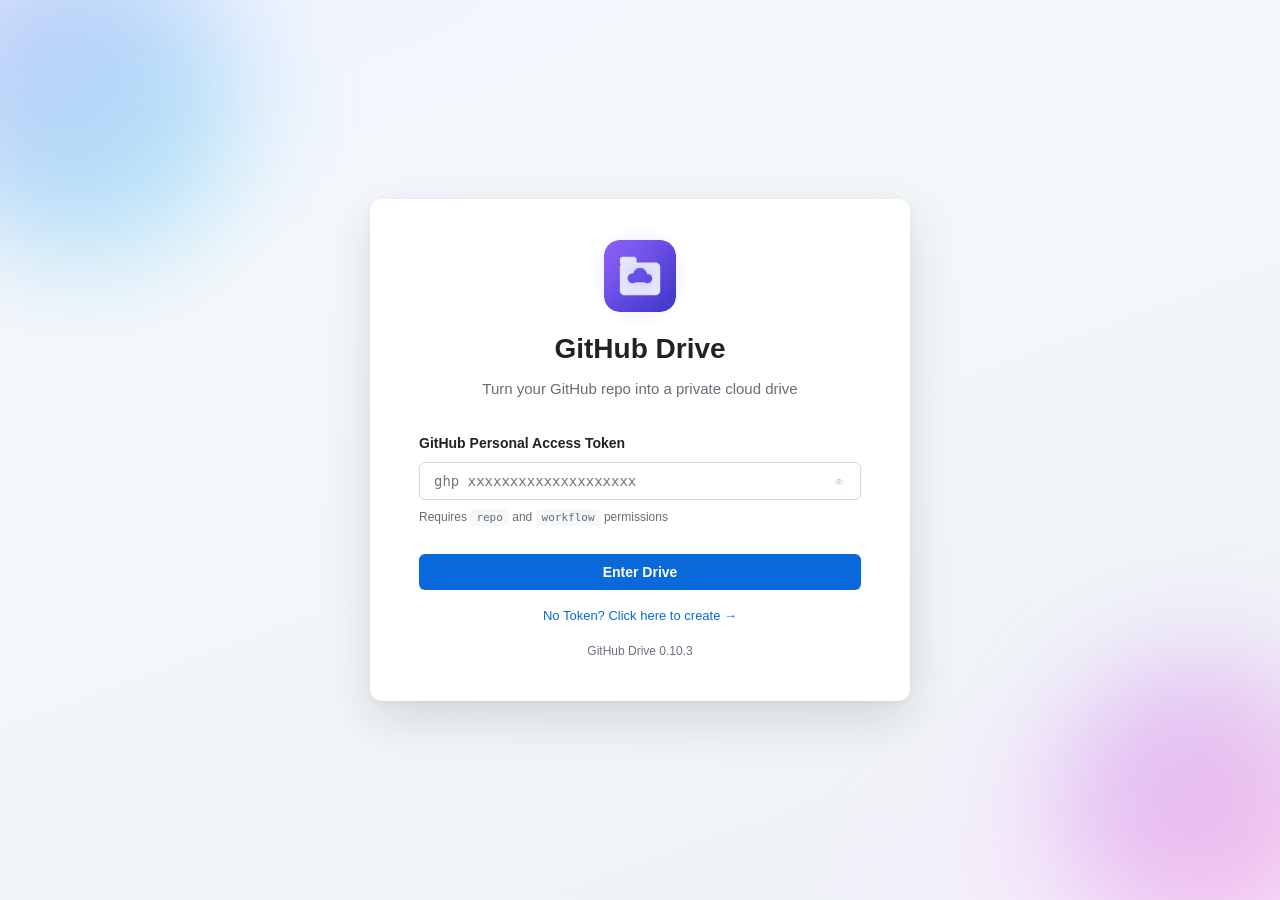
==== commit daa1e64e: "v0.10.3 修复扩展窗口在真实产品里退化成兜底浮层 - task-dock.js 里 TaskDock 是顶层 const，只存在于全局词法环境，不是 window 属性；ext-host.js " ====
--- a/index.html
+++ b/index.html
@@ -14,11 +14,11 @@
          66KB 的样式表每次升级都要重新下载。移到内联之后：改 JS 不动 CSS，hash 就不变，
          样式表继续命中缓存。content-hash 已经保证 CSS 不会是旧的，
          这条戳现在只用于让兼容性自检有值可读。 -->
-    <style>#gd-css-stamp{--stamp:"0.10.2"}</style>
+    <style>#gd-css-stamp{--stamp:"0.10.3"}</style>
     <!-- 品牌图标：用真实 PNG 而非 emoji，避免各浏览器字形不一致 -->
-    <link rel="icon" type="image/png" sizes="32x32" href="assets/icon-drive-32.png?v=0.10.2">
-    <link rel="icon" type="image/png" sizes="192x192" href="assets/icon-drive-192.png?v=0.10.2">
-    <link rel="apple-touch-icon" href="assets/apple-touch-icon.png?v=0.10.2">
+    <link rel="icon" type="image/png" sizes="32x32" href="assets/icon-drive-32.png?v=0.10.3">
+    <link rel="icon" type="image/png" sizes="192x192" href="assets/icon-drive-192.png?v=0.10.3">
+    <link rel="apple-touch-icon" href="assets/apple-touch-icon.png?v=0.10.3">
     <!-- ★ 历史版本入口：?version=0.8.8 / ?v= / ?virson=
          重定向到 versions/<v>/index.html。
          快照是从仓库历史里抄出来的静态文件，
@@ -49,7 +49,7 @@
     })();
     </script>
     <!-- ★ 必须第一个加载：?safe=1 逃生 + 分支名校验要在拼 CDN URL 之前跑完 -->
-    <script src="js/branch-guard.min.js?v=0.10.2"></script>
+    <script src="js/branch-guard.min.js?v=0.10.3"></script>
     <!-- ★ CORE 静态化 + defer。
          原来这 15 个是内联 JS 用 document.write 拼 URL 后插入的，
          扫描器看不见；改成写死后与 CSS 一起被扫描器发现，并行下载。
@@ -62,11 +62,11 @@
     <script defer src="js/storage.min.js?h=915f127e93" data-gd-core="storage"></script>
     <script defer src="js/file-manager.min.js?h=402922a169" data-gd-core="file-manager"></script>
     <script defer src="js/config-sync.min.js?h=d3c84a594e" data-gd-core="config-sync"></script>
-    <script defer src="js/task-dock.min.js?h=ece8a2421a" data-gd-core="task-dock"></script>
+    <script defer src="js/task-dock.min.js?h=0e7dad96ce" data-gd-core="task-dock"></script>
     <script defer src="js/oauth.min.js?h=0482c94889" data-gd-core="oauth"></script>
     <script defer src="js/ui.min.js?h=8615d08d33" data-gd-core="ui"></script>
     <script defer src="js/i18n.min.js?h=de07e71852" data-gd-core="i18n"></script>
-    <script defer src="js/version.min.js?h=4080e07e8d" data-gd-core="version"></script>
+    <script defer src="js/version.min.js?h=3d3928ad30" data-gd-core="version"></script>
     <script defer src="js/anim.min.js?h=8db9aa997e" data-gd-core="anim"></script>
     <script defer src="js/gesture.min.js?h=4896dd831d" data-gd-core="gesture"></script>
     <script defer src="js/custom.min.js?h=b49d35fe68" data-gd-core="custom"></script>
@@ -110,7 +110,7 @@
     <!-- 登录页 -->
     <div id="login-screen" class="login-screen">
         <div class="login-card">
-            <div class="login-logo"><img src="assets/icon-drive-192.png?v=0.10.2" alt="GitHub Drive" width="72" height="72"></div>
+            <div class="login-logo"><img src="assets/icon-drive-192.png?v=0.10.3" alt="GitHub Drive" width="72" height="72"></div>
             <h1>GitHub Drive</h1>
             <p class="login-subtitle"><span data-i18n="login.subtitle">Turn your GitHub repo into a private cloud drive</span></p>
 
@@ -303,7 +303,7 @@
         <!-- 侧边栏 -->
         <aside class="sidebar">
             <div class="sidebar-header">
-                <span class="sidebar-logo"><img src="assets/icon-drive-192.png?v=0.10.2" alt="" width="24" height="24"></span>
+                <span class="sidebar-logo"><img src="assets/icon-drive-192.png?v=0.10.3" alt="" width="24" height="24"></span>
                 <span class="sidebar-title">GitHub Drive</span>
             </div>
             <nav class="sidebar-nav">
@@ -653,7 +653,7 @@
             'community': 'c27d585a8c',
             'config-sync': 'd3c84a594e',
             'custom': 'b49d35fe68',
-            'ext-host': 'f5ef9b9dcb',
+            'ext-host': '137a9db724',
             'ext-sdk': 'cdce641284',
             'extension': 'ac2832ce10',
             'file-manager': '402922a169',
@@ -668,10 +668,10 @@
             'plugin-api': 'c3c2940bd5',
             'share': '4504069936',
             'storage': '915f127e93',
-            'task-dock': 'ece8a2421a',
+            'task-dock': '0e7dad96ce',
             'theme': 'b0ec742409',
             'ui': '8615d08d33',
-            'version': '4080e07e8d'
+            'version': '3d3928ad30'
         };
         function url(f) {
             // 自定义分支走 jsdelivr，那边自带缓存策略，不加查询串
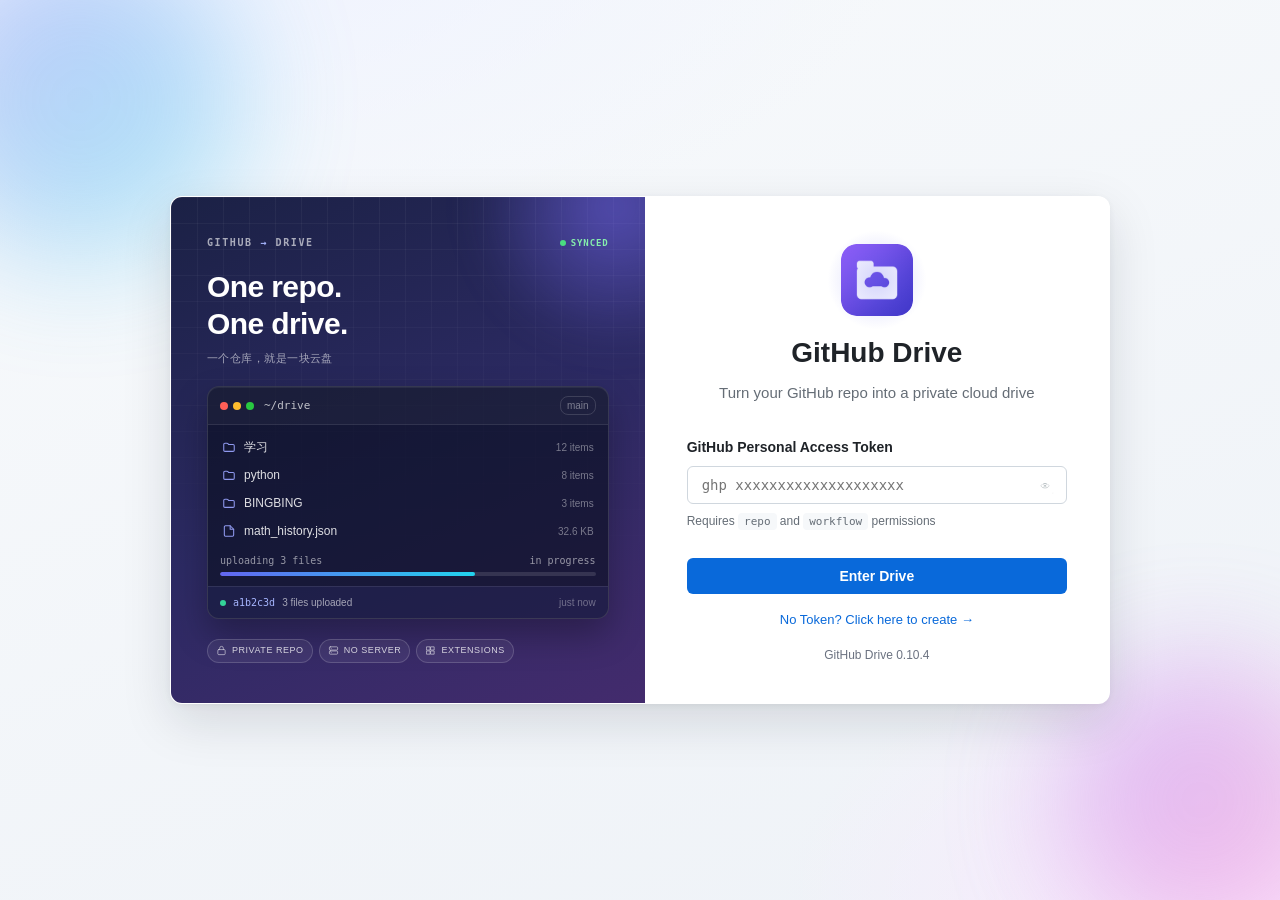
==== commit 0a21a8c7: "v0.10.4 登录页双栏改版：中间不再是空白卡片 - 左栏新增产品预览：网格背景 + 迷你文件管理器（文件树/上传进度/commit 流）+ 三枚能力徽章，纯 CSS/SVG，零外部请求 - 右栏原" ====
--- a/index.html
+++ b/index.html
@@ -9,16 +9,16 @@
          只扫 HTML 文本、不执行 JS，看不见它，必须等 HTML 下载完、那段 JS
          跑完才发起请求，白等一个 RTT。CSS 是渲染阻塞资源，这个 RTT
          直接压在首屏上。写死之后，扫描器在 HTML 头几个字节就能发现。 -->
-    <link rel="stylesheet" href="css/style.min.css?h=bb4eb220b9" data-gd-css="local">
+    <link rel="stylesheet" href="css/style.min.css?h=fb2c2bca4c" data-gd-css="local">
     <!-- ★ --stamp 原本写在 css 里，每次 bump 都会改 CSS 内容，导致内容 hash 变化、
          66KB 的样式表每次升级都要重新下载。移到内联之后：改 JS 不动 CSS，hash 就不变，
          样式表继续命中缓存。content-hash 已经保证 CSS 不会是旧的，
          这条戳现在只用于让兼容性自检有值可读。 -->
-    <style>#gd-css-stamp{--stamp:"0.10.3"}</style>
+    <style>#gd-css-stamp{--stamp:"0.10.4"}</style>
     <!-- 品牌图标：用真实 PNG 而非 emoji，避免各浏览器字形不一致 -->
-    <link rel="icon" type="image/png" sizes="32x32" href="assets/icon-drive-32.png?v=0.10.3">
-    <link rel="icon" type="image/png" sizes="192x192" href="assets/icon-drive-192.png?v=0.10.3">
-    <link rel="apple-touch-icon" href="assets/apple-touch-icon.png?v=0.10.3">
+    <link rel="icon" type="image/png" sizes="32x32" href="assets/icon-drive-32.png?v=0.10.4">
+    <link rel="icon" type="image/png" sizes="192x192" href="assets/icon-drive-192.png?v=0.10.4">
+    <link rel="apple-touch-icon" href="assets/apple-touch-icon.png?v=0.10.4">
     <!-- ★ 历史版本入口：?version=0.8.8 / ?v= / ?virson=
          重定向到 versions/<v>/index.html。
          快照是从仓库历史里抄出来的静态文件，
@@ -49,7 +49,7 @@
     })();
     </script>
     <!-- ★ 必须第一个加载：?safe=1 逃生 + 分支名校验要在拼 CDN URL 之前跑完 -->
-    <script src="js/branch-guard.min.js?v=0.10.3"></script>
+    <script src="js/branch-guard.min.js?v=0.10.4"></script>
     <!-- ★ CORE 静态化 + defer。
          原来这 15 个是内联 JS 用 document.write 拼 URL 后插入的，
          扫描器看不见；改成写死后与 CSS 一起被扫描器发现，并行下载。
@@ -66,7 +66,7 @@
     <script defer src="js/oauth.min.js?h=0482c94889" data-gd-core="oauth"></script>
     <script defer src="js/ui.min.js?h=8615d08d33" data-gd-core="ui"></script>
     <script defer src="js/i18n.min.js?h=de07e71852" data-gd-core="i18n"></script>
-    <script defer src="js/version.min.js?h=3d3928ad30" data-gd-core="version"></script>
+    <script defer src="js/version.min.js?h=b1d28e9dff" data-gd-core="version"></script>
     <script defer src="js/anim.min.js?h=8db9aa997e" data-gd-core="anim"></script>
     <script defer src="js/gesture.min.js?h=4896dd831d" data-gd-core="gesture"></script>
     <script defer src="js/custom.min.js?h=b49d35fe68" data-gd-core="custom"></script>
@@ -110,7 +110,71 @@
     <!-- 登录页 -->
     <div id="login-screen" class="login-screen">
         <div class="login-card">
-            <div class="login-logo"><img src="assets/icon-drive-192.png?v=0.10.3" alt="GitHub Drive" width="72" height="72"></div>
+            <!-- ★ 登录页左栏：产品预览（纯装饰，不参与交互、不发请求）。
+                 原来整屏中间只有一张白卡片 + 一个表单，四周全是空的。
+                 这里放一个"活的"迷你文件管理器：上传进度在走、commit 在滚，
+                 让首屏中间有内容可看，同时把"GitHub 仓库 = 云盘"讲清楚。
+                 aria-hidden：它是装饰，屏幕阅读器只需要读到右边的表单。
+                 中文文案挂 .gd-code（i18n-scan 的保护类），不会被英文界面翻掉；
+                 文件名挂 .file-name，同理不会被当成界面文案翻译。 -->
+            <aside class="login-showcase" aria-hidden="true">
+                <div class="ls-inner">
+                    <div class="ls-top">
+                        <span class="ls-kicker">GITHUB <span class="ls-arrow">→</span> DRIVE</span>
+                        <span class="ls-live"><i></i> SYNCED</span>
+                    </div>
+
+                    <div class="ls-head">
+                        <h2>One repo.<br>One drive.</h2>
+                        <span class="ls-zh gd-code">一个仓库，就是一块云盘</span>
+                    </div>
+
+                    <div class="ls-window">
+                        <div class="ls-winbar">
+                            <span class="ls-dots"><i></i><i></i><i></i></span>
+                            <span class="ls-path">~/drive</span>
+                            <span class="ls-branch">main</span>
+                        </div>
+                        <div class="ls-files">
+                            <div class="ls-row">
+                                <svg viewBox="0 0 24 24" fill="none" stroke="currentColor" stroke-width="1.8" stroke-linecap="round" stroke-linejoin="round"><path d="M3 7.5A2 2 0 0 1 5 5.5h3.6a2 2 0 0 1 1.6.8l1 1.4H19a2 2 0 0 1 2 2v7.8a2 2 0 0 1-2 2H5a2 2 0 0 1-2-2z"/></svg>
+                                <span class="ls-name file-name">学习</span><span class="ls-meta">12 items</span>
+                            </div>
+                            <div class="ls-row">
+                                <svg viewBox="0 0 24 24" fill="none" stroke="currentColor" stroke-width="1.8" stroke-linecap="round" stroke-linejoin="round"><path d="M3 7.5A2 2 0 0 1 5 5.5h3.6a2 2 0 0 1 1.6.8l1 1.4H19a2 2 0 0 1 2 2v7.8a2 2 0 0 1-2 2H5a2 2 0 0 1-2-2z"/></svg>
+                                <span class="ls-name file-name">python</span><span class="ls-meta">8 items</span>
+                            </div>
+                            <div class="ls-row">
+                                <svg viewBox="0 0 24 24" fill="none" stroke="currentColor" stroke-width="1.8" stroke-linecap="round" stroke-linejoin="round"><path d="M3 7.5A2 2 0 0 1 5 5.5h3.6a2 2 0 0 1 1.6.8l1 1.4H19a2 2 0 0 1 2 2v7.8a2 2 0 0 1-2 2H5a2 2 0 0 1-2-2z"/></svg>
+                                <span class="ls-name file-name">BINGBING</span><span class="ls-meta">3 items</span>
+                            </div>
+                            <div class="ls-row">
+                                <svg viewBox="0 0 24 24" fill="none" stroke="currentColor" stroke-width="1.8" stroke-linecap="round" stroke-linejoin="round"><path d="M14 3H6a2 2 0 0 0-2 2v14a2 2 0 0 0 2 2h12a2 2 0 0 0 2-2V9z"/><path d="M14 3v6h6"/></svg>
+                                <span class="ls-name file-name">math_history.json</span><span class="ls-meta">32.6 KB</span>
+                            </div>
+                        </div>
+                        <div class="ls-upload">
+                            <div class="ls-upload-txt"><span>uploading 3 files</span><span>in progress</span></div>
+                            <div class="ls-bar"><i></i></div>
+                        </div>
+                        <div class="ls-commit">
+                            <span class="ls-commit-dot"></span>
+                            <code>a1b2c3d</code>
+                            <span>3 files uploaded</span>
+                            <span class="ls-time">just now</span>
+                        </div>
+                    </div>
+
+                    <div class="ls-feats">
+                        <span><svg viewBox="0 0 24 24" fill="none" stroke="currentColor" stroke-width="1.8" stroke-linecap="round" stroke-linejoin="round"><rect x="4" y="10" width="16" height="11" rx="2"/><path d="M8 10V7a4 4 0 0 1 8 0v3"/></svg>PRIVATE REPO</span>
+                        <span><svg viewBox="0 0 24 24" fill="none" stroke="currentColor" stroke-width="1.8" stroke-linecap="round" stroke-linejoin="round"><rect x="3" y="4" width="18" height="7" rx="2"/><rect x="3" y="13" width="18" height="7" rx="2"/><path d="M7 7.5h.01M7 16.5h.01"/></svg>NO SERVER</span>
+                        <span><svg viewBox="0 0 24 24" fill="none" stroke="currentColor" stroke-width="1.8" stroke-linecap="round" stroke-linejoin="round"><path d="M4 4h7v7H4zM13 4h7v7h-7zM4 13h7v7H4zM13 13h7v7h-7z"/></svg>EXTENSIONS</span>
+                    </div>
+                </div>
+            </aside>
+
+            <div class="login-pane">
+            <div class="login-logo"><img src="assets/icon-drive-192.png?v=0.10.4" alt="GitHub Drive" width="72" height="72"></div>
             <h1>GitHub Drive</h1>
             <p class="login-subtitle"><span data-i18n="login.subtitle">Turn your GitHub repo into a private cloud drive</span></p>
 
@@ -172,6 +236,7 @@
             <div class="login-version" id="login-version" style="text-align:center;margin-top:16px;font-size:12px;color:#6b7280;">
                 加载版本中...
             </div>
+            </div><!-- /login-pane -->
         </div>
     </div>
     <script>
@@ -303,7 +368,7 @@
         <!-- 侧边栏 -->
         <aside class="sidebar">
             <div class="sidebar-header">
-                <span class="sidebar-logo"><img src="assets/icon-drive-192.png?v=0.10.3" alt="" width="24" height="24"></span>
+                <span class="sidebar-logo"><img src="assets/icon-drive-192.png?v=0.10.4" alt="" width="24" height="24"></span>
                 <span class="sidebar-title">GitHub Drive</span>
             </div>
             <nav class="sidebar-nav">
@@ -671,7 +736,7 @@
             'task-dock': '0e7dad96ce',
             'theme': 'b0ec742409',
             'ui': '8615d08d33',
-            'version': '3d3928ad30'
+            'version': 'b1d28e9dff'
         };
         function url(f) {
             // 自定义分支走 jsdelivr，那边自带缓存策略，不加查询串
--- a/css/style.min.css
+++ b/css/style.min.css
@@ -1 +1 @@
-*{margin:0;padding:0;box-sizing:border-box}:root{--bg-primary: #ffffff;--bg-secondary: #f6f8fa;--bg-tertiary: #eaeef2;--bg-hover: #f3f4f6;--bg-active: #e8eaed;--text-primary: #1f2328;--text-secondary: #656d76;--text-tertiary: #8c959f;--border-color: #d0d7de;--border-light: #eaeef2;--accent-color: #0969da;--accent-hover: #0860c7;--accent-light: #ddf4ff;--danger-color: #cf222e;--danger-hover: #a40e26;--success-color: #1a7f37;--warning-color: #9a6700;--shadow-sm: 0 1px 2px rgba(0,0,0,.05);--shadow-md: 0 4px 12px rgba(0,0,0,.1);--shadow-lg: 0 8px 24px rgba(0,0,0,.15);--radius-sm: 6px;--radius-md: 8px;--radius-lg: 12px;--sidebar-width: 260px;--toolbar-height: 56px;--frame-pad: 10px;--frame-bg: #eef1f6;--panel-radius: 14px;--text-color: var(--text-primary);--text-muted: var(--text-secondary)}body{font-family:-apple-system,BlinkMacSystemFont,Segoe UI,Noto Sans,Helvetica,Arial,sans-serif;font-size:14px;line-height:1.5;color:var(--text-primary);background:var(--bg-primary);overflow:hidden}.hidden,[hidden]{display:none!important}.login-screen{display:flex;align-items:center;justify-content:center;min-height:100vh;background:linear-gradient(135deg,#667eea,#764ba2)}.login-card{background:#fff;padding:40px 48px;border-radius:var(--radius-lg);box-shadow:var(--shadow-lg);width:100%;max-width:540px;text-align:center}.login-logo{font-size:64px;margin-bottom:16px}.login-card h1{font-size:28px;font-weight:700;margin-bottom:8px;color:var(--text-primary)}.login-subtitle{color:var(--text-secondary);margin-bottom:32px;font-size:15px}.login-form{text-align:left}.login-form label{display:block;font-weight:600;margin-bottom:8px;color:var(--text-primary)}.login-form input[type=password]{width:100%;padding:10px 14px;border:1px solid var(--border-color);border-radius:var(--radius-sm);font-size:14px;font-family:monospace;transition:border-color var(--t-3) var(--hm-std),box-shadow var(--t-3) var(--hm-std)}.login-form input[type=password]:focus{outline:none;border-color:var(--accent-color);box-shadow:0 0 0 3px var(--accent-light)}.token-hint{font-size:12px;color:var(--text-secondary);margin-top:8px;margin-bottom:20px}.token-hint code{background:var(--bg-secondary);padding:2px 6px;border-radius:4px;font-size:11px}.token-link{display:block;text-align:center;margin-top:16px;color:var(--accent-color);text-decoration:none;font-size:13px}.token-link:hover{text-decoration:underline}.login-divider{display:flex;align-items:center;margin:16px 0;color:#9ca3af;font-size:12px}.login-divider:before,.login-divider:after{content:"";flex:1;height:1px;background:#e5e7eb}.login-divider span{padding:0 12px}.github-oauth-btn{display:flex;align-items:center;justify-content:center;gap:8px;width:100%;padding:12px;background:#24292e;color:#fff;border:none;border-radius:8px;font-size:14px;font-weight:600;cursor:pointer;transition:background var(--t-3) var(--hm-std);margin-top:8px}.github-oauth-btn:hover{background:#2d333b}.github-oauth-btn:disabled{opacity:.6;cursor:not-allowed}#enter-drive-btn,#login-btn{cursor:pointer;width:100%;padding:10px 20px;border:none;border-radius:var(--radius-sm);font-size:14px;font-weight:600;font-family:inherit;background:var(--accent-color);color:#fff;transition:background var(--t-2) var(--hm-std);margin-top:8px}#enter-drive-btn:hover,#login-btn:hover{background:var(--accent-hover)}.btn-primary,.btn-secondary,.btn-text,.btn-icon{cursor:pointer;font-size:14px;font-weight:500;border:none;border-radius:var(--radius-sm);transition:transform .15s var(--hm-std),opacity .15s var(--hm-std),box-shadow .15s var(--hm-std),background-color .15s var(--hm-std),border-color .15s var(--hm-std),color .15s var(--hm-std);font-family:inherit}.btn-primary{background:var(--accent-color);color:#fff;padding:10px 20px;width:100%}.btn-primary:hover{background:var(--accent-hover)}.btn-secondary{background:var(--bg-secondary);color:var(--text-primary);padding:6px 14px;border:1px solid var(--border-color);display:inline-flex;align-items:center;gap:6px;white-space:nowrap;flex-shrink:0}.btn-secondary:hover{background:var(--bg-hover)}.btn-text{background:none;color:var(--text-secondary);padding:6px 10px}.btn-text:hover{color:var(--text-primary);background:var(--bg-hover)}.btn-icon{background:none;color:var(--text-secondary);width:24px;height:24px;display:inline-flex;align-items:center;justify-content:center;border-radius:4px;font-size:16px}.btn-icon:hover{background:var(--bg-hover);color:var(--text-primary)}.app{display:flex;height:100vh;overflow:hidden;padding:var(--frame-pad);gap:var(--frame-pad);background:var(--frame-bg)}.sidebar{width:var(--sidebar-width);background:var(--bg-secondary);border-right:1px solid var(--border-light);display:flex;flex-direction:column;flex-shrink:0;position:relative;border-radius:var(--panel-radius);overflow:hidden}.sidebar-header{padding:16px 20px;display:flex;align-items:center;gap:10px;border-bottom:1px solid var(--border-light)}.sidebar-logo{font-size:24px}.sidebar-title{font-weight:700;font-size:16px}.sidebar-nav{flex:1;overflow-y:auto;padding:12px 0}.nav-section{margin-bottom:20px;padding:0 12px}.nav-section-title{font-size:11px;font-weight:600;text-transform:uppercase;color:var(--text-tertiary);padding:0 8px;margin-bottom:4px;display:flex;align-items:center;justify-content:space-between}.nav-item{display:flex;align-items:center;gap:10px;padding:8px 10px;border-radius:var(--radius-sm);color:var(--text-primary);text-decoration:none;font-size:14px;cursor:pointer;transition:background var(--t-2) var(--hm-std)}.nav-item:hover{background:var(--bg-hover)}.nav-item.active{background:var(--accent-light);color:var(--accent-color);font-weight:500}.nav-icon{font-size:16px;width:20px;text-align:center;display:inline-flex;align-items:center;justify-content:center}.nav-icon img{width:20px;height:20px;object-fit:contain;display:block;opacity:.92}.nav-icon svg.ico{width:20px;height:20px;display:block;flex-shrink:0}body.dark-theme .nav-icon img{opacity:1}.repo-list{margin-top:4px}.repo-item{display:flex;align-items:center;gap:8px;padding:6px 10px;border-radius:var(--radius-sm);cursor:pointer;font-size:13px;transition:background var(--t-2) var(--hm-std)}.repo-item:hover{background:var(--bg-hover)}.repo-item.active{background:var(--accent-light)}.repo-item .repo-icon{font-size:14px}.repo-item .repo-name{flex:1;overflow:hidden;text-overflow:ellipsis;white-space:nowrap}.repo-item .repo-badge{font-size:10px;padding:1px 6px;border-radius:10px;background:var(--bg-tertiary);color:var(--text-secondary)}.sidebar-footer{padding:12px;border-top:1px solid var(--border-light)}.user-info{display:flex;align-items:center;gap:10px;padding:8px;border-radius:var(--radius-sm);margin-bottom:4px}.user-info img{width:32px;height:32px;border-radius:50%}.user-info .user-name{font-weight:600;font-size:13px}.user-info .user-login{font-size:12px;color:var(--text-secondary)}.sidebar-resizer{margin-left:calc(-1 * var(--frame-pad));margin-right:calc(-1 * var(--frame-pad));width:calc(2 * var(--frame-pad));cursor:col-resize;background:transparent;flex-shrink:0;transition:background var(--t-3) var(--hm-std);z-index:101}.sidebar-resizer:hover,.sidebar-resizer.active,.sidebar-resizer.dragging{background:var(--primary-color)}body.resizing{user-select:none;cursor:col-resize}.main-content{flex:1;display:flex;flex-direction:column;overflow:hidden;border-radius:var(--panel-radius)}.toolbar{height:var(--toolbar-height);border-bottom:1px solid var(--border-light);display:flex;align-items:center;justify-content:space-between;padding:0 20px;background:var(--bg-primary);flex-shrink:0}.breadcrumb{display:flex;align-items:center;gap:4px;font-size:14px;flex:0 1 auto;min-width:80px;max-width:45%;overflow-x:auto;white-space:nowrap;flex-wrap:nowrap;scrollbar-width:thin;padding-bottom:2px}.breadcrumb::-webkit-scrollbar{height:3px}.breadcrumb::-webkit-scrollbar-thumb{background:#d1d5db;border-radius:2px}.breadcrumb::-webkit-scrollbar-track{background:transparent}.breadcrumb-item{padding:4px 8px;border-radius:4px;cursor:pointer;color:var(--text-secondary)}.breadcrumb-item:hover{background:var(--bg-hover);color:var(--text-primary)}.breadcrumb-item.current{color:var(--text-primary);font-weight:600}.breadcrumb-separator{color:var(--text-tertiary)}.breadcrumb-item.breadcrumb-collapsed{cursor:default;color:var(--text-tertiary);user-select:none}.breadcrumb-item.breadcrumb-collapsed:hover{background:transparent;color:var(--text-tertiary)}.toolbar-actions{display:flex;align-items:center;gap:8px;flex:1;min-width:0;justify-content:flex-end}.toolbar .search-box input,.toolbar-actions .btn-primary,.toolbar-actions .btn-secondary{height:36px;box-sizing:border-box;padding-top:0;padding-bottom:0;display:inline-flex;align-items:center}.toolbar .search-box input{padding:0 12px 0 32px;line-height:36px}.toolbar-actions .btn-primary{padding:0 16px}.toolbar-actions .btn-secondary{padding:0 14px}.toolbar-actions .btn-primary{width:auto;flex-shrink:0;white-space:nowrap}.toolbar-actions .btn-secondary{flex-shrink:0}.search-box{position:relative;flex:1;min-width:100px;max-width:300px}.search-box input{padding:6px 12px 6px 32px;border:1px solid var(--border-color);border-radius:var(--radius-sm);font-size:13px;width:220px;background:var(--bg-secondary);transition:transform .2s var(--hm-std),opacity .2s var(--hm-std),box-shadow .2s var(--hm-std),background-color .2s var(--hm-std),border-color .2s var(--hm-std),color .2s var(--hm-std)}.search-box input:focus{outline:none;border-color:var(--accent-color);background:#fff;box-shadow:0 0 0 3px var(--accent-light);width:280px}.search-box:before{content:"";position:absolute;left:10px;top:50%;transform:translateY(-50%);width:14px;height:14px;opacity:.55;background-repeat:no-repeat;background-position:center;background-size:14px 14px;background-image:url("data:image/svg+xml;charset=utf8,%3Csvg xmlns='http://www.w3.org/2000/svg' width='24' height='24' viewBox='0 0 24 24' fill='none' stroke='%236b7280' stroke-width='2.4' stroke-linecap='round' stroke-linejoin='round'%3E%3Ccircle cx='11' cy='11' r='7'/%3E%3Cline x1='16.5' y1='16.5' x2='21' y2='21'/%3E%3C/svg%3E")}body.dark-mode .search-box:before{background-image:url("data:image/svg+xml;charset=utf8,%3Csvg xmlns='http://www.w3.org/2000/svg' width='24' height='24' viewBox='0 0 24 24' fill='none' stroke='%239aa4b2' stroke-width='2.4' stroke-linecap='round' stroke-linejoin='round'%3E%3Ccircle cx='11' cy='11' r='7'/%3E%3Cline x1='16.5' y1='16.5' x2='21' y2='21'/%3E%3C/svg%3E")}.file-area{flex:1;overflow-y:auto;padding:20px;position:relative}.file-list{display:grid;grid-template-columns:repeat(auto-fill,minmax(180px,1fr));gap:12px}.file-item{display:flex;flex-direction:column;align-items:center;padding:16px 12px;border-radius:var(--radius-md);cursor:pointer;transition:transform .15s var(--hm-std),opacity .15s var(--hm-std),box-shadow .15s var(--hm-std),background-color .15s var(--hm-std),border-color .15s var(--hm-std),color .15s var(--hm-std);border:2px solid transparent;position:relative}.file-item:hover{background:var(--bg-secondary)}.file-item.selected{background:var(--accent-light);border-color:var(--accent-color)}.file-item .file-icon{font-size:72px;margin-bottom:8px;line-height:1;display:flex;align-items:center;justify-content:center;height:72px}.file-item .file-icon svg{stroke-width:1.5}.file-item .file-name{font-size:13px;text-align:center;word-break:break-all;display:-webkit-box;-webkit-line-clamp:2;-webkit-box-orient:vertical;overflow:hidden;line-height:1.3;max-height:2.6em}.file-item .file-meta{font-size:11px;color:var(--text-tertiary);margin-top:4px}.file-item .file-repo-tag{position:absolute;top:6px;right:6px;font-size:10px;padding:2px 6px;border-radius:8px;background:var(--bg-tertiary);color:var(--text-secondary);max-width:80px;overflow:hidden;text-overflow:ellipsis;white-space:nowrap}.file-list.list-view{display:flex;flex-direction:column;gap:0}.file-list.list-view .file-item{flex-direction:row;padding:10px 16px;border-radius:0;border-bottom:1px solid var(--border-light)}.file-list.list-view .file-item:hover{background:var(--bg-secondary)}.file-list.list-view .file-item .file-icon{font-size:40px;margin-bottom:0;margin-right:12px;height:auto;flex:0 0 auto}.file-list.list-view .file-item .file-icon svg{stroke-width:1.8}.file-list.list-view .file-item .file-name{text-align:left;flex:1;-webkit-line-clamp:1;max-height:1.3em}.file-list.list-view .file-item .file-meta{margin-top:0;margin-right:20px;min-width:80px}.empty-state{display:flex;flex-direction:column;align-items:center;justify-content:center;height:100%;color:var(--text-tertiary)}.empty-icon{font-size:64px;margin-bottom:16px;opacity:.5}.empty-state p{font-size:16px;margin-bottom:4px}.empty-hint{font-size:13px!important;color:var(--text-tertiary)}.loading-state{display:flex;flex-direction:column;align-items:center;justify-content:center;height:100%;color:var(--text-secondary)}.spinner{width:40px;height:40px;border:3px solid var(--bg-tertiary);border-top-color:var(--accent-color);border-radius:50%;animation:spin .8s linear infinite;margin-bottom:16px}@keyframes spin{to{transform:rotate(360deg)}}.drop-overlay{position:absolute;inset:0;background:#0969da1a;border:3px dashed var(--accent-color);border-radius:var(--radius-md);display:flex;align-items:center;justify-content:center;z-index:100;pointer-events:none}.drop-content{text-align:center;color:var(--accent-color)}.drop-icon{font-size:64px;margin-bottom:16px}.drop-content p{font-size:18px;font-weight:600}.context-menu{position:fixed;background:#fff;border:1px solid var(--border-color);border-radius:var(--radius-md);box-shadow:var(--shadow-lg);padding:6px;min-width:180px;z-index:1000}.context-menu-item{padding:8px 12px;border-radius:var(--radius-sm);cursor:pointer;font-size:13px;display:flex;align-items:center;gap:8px}.context-menu-item:hover{background:var(--bg-secondary)}.context-menu-item.danger{color:var(--danger-color)}.context-menu-item.danger:hover{background:#ffebe9}.context-menu-divider{height:1px;background:var(--border-light);margin:4px 0}.modal-overlay{position:fixed;inset:0;background:#00000080;display:flex;align-items:center;justify-content:center;z-index:2000}.modal{background:#fff;border-radius:var(--radius-lg);box-shadow:var(--shadow-lg);width:100%;max-width:480px;max-height:80vh;overflow:hidden;display:flex;flex-direction:column}.modal-header{padding:20px 24px;border-bottom:1px solid var(--border-light);display:flex;align-items:center;justify-content:space-between}.modal-header h3{font-size:18px;font-weight:600}.modal-close{background:none;border:none;font-size:20px;cursor:pointer;color:var(--text-secondary);padding:4px 8px;border-radius:4px}.modal-close:hover{background:var(--bg-hover)}.modal-body{padding:24px;overflow-y:auto;flex:1}.modal-footer{padding:16px 24px;border-top:1px solid var(--border-light);display:flex;justify-content:flex-end;gap:8px}.modal-footer .btn-primary,.modal-footer .btn-secondary{width:auto;padding:8px 20px}.form-group{margin-bottom:20px}.form-group label{display:block;font-weight:600;margin-bottom:8px;font-size:13px}.form-group input[type=text],.form-group input[type=password],.form-group select,.form-group textarea{width:100%;padding:8px 12px;border:1px solid var(--border-color);border-radius:var(--radius-sm);font-size:14px;font-family:inherit;transition:border-color var(--t-3) var(--hm-std),box-shadow var(--t-3) var(--hm-std)}.form-group input:focus,.form-group select:focus,.form-group textarea:focus{outline:none;border-color:var(--accent-color);box-shadow:0 0 0 3px var(--accent-light)}.form-group textarea{resize:vertical;min-height:80px}.form-hint{font-size:12px;color:var(--text-secondary);margin-top:6px}.repo-selector{max-height:240px;overflow-y:auto;border:1px solid var(--border-color);border-radius:var(--radius-sm)}.repo-selector-item{padding:10px 14px;cursor:pointer;display:flex;align-items:center;gap:10px;border-bottom:1px solid var(--border-light)}.repo-selector-item:last-child{border-bottom:none}.repo-selector-item:hover{background:var(--bg-secondary)}.repo-selector-item.selected{background:var(--accent-light)}.repo-selector-item .repo-info{flex:1}.repo-selector-item .repo-info-name{font-weight:500;font-size:13px}.repo-selector-item .repo-info-desc{font-size:11px;color:var(--text-secondary)}.share-result{text-align:center;padding:20px 0}.share-result-icon{font-size:48px;margin-bottom:16px}.share-link-box{display:flex;gap:8px;margin-top:16px}.share-link-box input{flex:1;padding:8px 12px;border:1px solid var(--border-color);border-radius:var(--radius-sm);font-size:13px;font-family:monospace;background:var(--bg-secondary)}.upload-panel{position:fixed;bottom:20px;right:20px;width:340px;background:var(--bg-primary);border:1px solid var(--border-light);border-radius:12px;box-shadow:0 8px 32px #00000026;z-index:200;overflow:hidden;animation:uploadSlideUp .3s ease}@keyframes uploadSlideUp{0%{transform:translateY(20px);opacity:0}to{transform:translateY(0);opacity:1}}.upload-panel.closing{animation:uploadSlideDown .3s ease forwards}@keyframes uploadSlideDown{to{transform:translateY(20px);opacity:0}}.upload-panel-header{display:flex;align-items:center;justify-content:space-between;padding:12px 16px;border-bottom:1px solid var(--border-light);font-weight:600;font-size:14px}.upload-panel-close{background:none;border:none;font-size:18px;cursor:pointer;color:var(--text-secondary);padding:0 4px;line-height:1}.upload-panel-close:hover{color:var(--text-primary)}.upload-panel-body{padding:12px 16px;max-height:280px;overflow-y:auto}.upload-item{margin-bottom:12px}.upload-item:last-child{margin-bottom:0}.upload-item-name{font-size:13px;margin-bottom:4px;display:flex;justify-content:space-between;align-items:center}.upload-item-name .file-name{overflow:hidden;text-overflow:ellipsis;white-space:nowrap;max-width:220px}.upload-item.success .upload-item-name{color:#1a7f37}.progress-bar{height:6px;background:var(--bg-tertiary);border-radius:3px;overflow:hidden}.progress-bar-fill{height:100%;background:var(--accent-color);border-radius:3px;transition:width var(--t-4) var(--hm-std)}.upload-item.success .progress-bar-fill{background:#1a7f37}.toast-container{position:fixed;top:20px;right:20px;z-index:3000;display:flex;flex-direction:column;gap:10px;pointer-events:none}.toast{pointer-events:auto;background:var(--bg-primary, #fff);border:1px solid var(--border-color);border-radius:12px;box-shadow:0 6px 24px #0f172a1a,0 1px 3px #0f172a0f;padding:11px 12px 11px 14px;display:flex;align-items:center;gap:10px;min-width:260px;max-width:400px;animation:slideIn .32s cubic-bezier(.22,1,.36,1)}@keyframes slideIn{0%{transform:translate(110%);opacity:0}to{transform:translate(0);opacity:1}}.toast:before{content:"";position:absolute;left:0;top:10px;bottom:10px;width:3px;border-radius:0 3px 3px 0;background:var(--accent-color)}.toast{position:relative;overflow:hidden}.toast.success:before{background:var(--success-color)}.toast.error:before{background:var(--danger-color)}.toast.warning:before{background:var(--warning-color)}.toast.info:before{background:var(--accent-color)}.toast-icon{flex:none;display:inline-flex;align-items:center;justify-content:center;width:26px;height:26px;border-radius:50%;color:#fff;background:var(--accent-color)}.toast-icon .ico{width:15px;height:15px}.toast.success .toast-icon{background:var(--success-color)}.toast.error .toast-icon{background:var(--danger-color)}.toast.warning .toast-icon{background:var(--warning-color)}.toast.info .toast-icon{background:var(--accent-color)}.toast-message{flex:1;font-size:13px;line-height:1.45;color:var(--text-primary);word-break:break-word}.toast-count{flex:none;font-size:11px;font-weight:600;color:var(--text-tertiary);background:var(--bg-tertiary, #f1f3f5);border-radius:999px;padding:2px 7px;margin-left:auto;font-variant-numeric:tabular-nums}.toast-close{flex:none;background:none;border:none;cursor:pointer;color:var(--text-tertiary);font-size:16px;line-height:1;padding:2px 4px;border-radius:6px;transition:background .15s,color .15s}.toast-close:hover{background:var(--bg-tertiary, #f1f3f5);color:var(--text-primary)}.preview-modal .modal{max-width:800px}.preview-content{text-align:center;padding:20px}.preview-content img{max-width:100%;max-height:500px;border-radius:var(--radius-md)}.preview-content pre{text-align:left;background:var(--bg-secondary);padding:16px;border-radius:var(--radius-sm);overflow:auto;max-height:500px;font-size:13px}.preview-content iframe{width:100%;height:500px;border:1px solid var(--border-color);border-radius:var(--radius-sm)}.preview-meta{margin-top:16px;padding-top:16px;border-top:1px solid var(--border-light);display:flex;justify-content:space-around;font-size:13px;color:var(--text-secondary)}::-webkit-scrollbar{width:8px;height:8px}::-webkit-scrollbar-track{background:transparent}::-webkit-scrollbar-thumb{background:var(--border-color);border-radius:4px}::-webkit-scrollbar-thumb:hover{background:var(--text-tertiary)}.menu-toggle{display:block;background:none;border:none;font-size:22px;cursor:pointer;padding:6px 10px;border-radius:6px;color:var(--text-primary);flex-shrink:0;line-height:1}.menu-toggle:hover{background:var(--bg-hover)}.sidebar.collapsed{width:60px}.sidebar.collapsed .sidebar-title,.sidebar.collapsed .nav-section-title,.sidebar.collapsed .nav-item span:not(.nav-icon),.sidebar.collapsed .user-info>div,.sidebar.collapsed .sidebar-footer button span:not(:first-child){display:none}.sidebar.collapsed .sidebar-header{justify-content:center;padding:16px 0}.sidebar.collapsed .nav-item{justify-content:center;padding:12px 0}.sidebar.collapsed .nav-icon{margin:0;display:inline-flex}.sidebar.collapsed .gd-sb-resizer{display:none}.sidebar.collapsed .user-info{justify-content:center;padding:12px 0}.sidebar.collapsed .user-info img{margin:0}.main-content.sidebar-collapsed{margin-left:0}.sidebar-overlay{display:none;position:fixed;inset:0;background:#0006;z-index:99;opacity:0;transition:opacity var(--t-3) var(--hm-std)}.sidebar-overlay.active{display:block;opacity:1}@media(max-width:768px){.sidebar{position:fixed;top:0;left:0;bottom:0;z-index:100;transform:translate(-100%);transition:transform var(--t-4) var(--hm-std);box-shadow:2px 0 12px #00000026}.sidebar.collapsed{width:var(--sidebar-width)}.sidebar.collapsed .sidebar-title,.sidebar.collapsed .nav-section-title,.sidebar.collapsed .nav-item span:not(.nav-icon),.sidebar.collapsed .user-info>div,.sidebar.collapsed .sidebar-footer button span:not(:first-child){display:revert}.sidebar.collapsed .sidebar-header,.sidebar.collapsed .sidebar-footer button,.sidebar.collapsed .nav-item{justify-content:revert;padding:revert}.sidebar.open{transform:translate(0)}.toolbar{flex-wrap:wrap;height:auto;padding:10px 12px;gap:8px}.breadcrumb{display:flex;overflow-x:auto;white-space:nowrap;flex-wrap:nowrap;-webkit-overflow-scrolling:touch;max-width:100%}.breadcrumb::-webkit-scrollbar{height:3px}.breadcrumb::-webkit-scrollbar-thumb{background:#ccc;border-radius:2px}.toolbar-actions{width:100%;justify-content:flex-end;gap:6px}.search-box{flex:1;min-width:0}.search-box input{width:100%}.toolbar-actions .btn-secondary{padding:8px 10px;font-size:13px}.file-list{grid-template-columns:repeat(auto-fill,minmax(140px,1fr));gap:10px;padding:12px}.file-item{padding:12px 8px}.file-item .file-name{font-size:12px}.file-item .file-meta{font-size:11px}}.share-list{display:flex;flex-direction:column;gap:12px;padding:20px;max-width:800px;margin:0 auto;width:100%;box-sizing:border-box}.share-list.empty{justify-content:center;align-items:center;min-height:300px}.share-empty{text-align:center}.share-empty-icon{font-size:48px;margin-bottom:12px}.share-empty-title{font-size:16px;font-weight:600;color:var(--text-primary);margin:0 0 6px}.share-empty-desc{font-size:13px;color:var(--text-tertiary);margin:0}.share-card{background:var(--bg-primary);border:1px solid var(--border-light);border-radius:10px;padding:16px;transition:box-shadow var(--t-3) var(--hm-std)}.share-card:hover{box-shadow:0 2px 12px #00000014}.share-card-header{display:flex;justify-content:space-between;align-items:center;margin-bottom:10px}.share-card-title{font-weight:600;font-size:15px;overflow:hidden;text-overflow:ellipsis;white-space:nowrap;max-width:70%}.share-card-date{font-size:12px;color:var(--text-tertiary);flex-shrink:0}.share-card-files{display:flex;flex-wrap:wrap;gap:6px;margin-bottom:12px}.share-file-tag{background:var(--bg-tertiary);padding:3px 10px;border-radius:4px;font-size:12px;color:var(--text-secondary)}.share-card-link{display:flex;gap:8px;margin-bottom:12px}.share-card-link input{flex:1;padding:6px 10px;border:1px solid var(--border-light);border-radius:6px;font-size:12px;background:var(--bg-secondary);color:var(--text-secondary);min-width:0}.btn-sm{padding:6px 12px!important;font-size:12px!important;flex-shrink:0}.share-card-actions{display:flex;gap:16px;flex-wrap:wrap}.btn-danger{color:#cf222e!important;background:none;border:none;cursor:pointer;font-size:13px;padding:0}.btn-danger:hover{text-decoration:underline}.folder-picker{max-height:320px;overflow-y:auto;border:1px solid var(--border-light);border-radius:8px}.folder-picker-item{padding:10px 12px;cursor:pointer;font-size:14px;border-bottom:1px solid var(--border-light);transition:background var(--t-2) var(--hm-std)}.folder-picker-item:last-child{border-bottom:none}.folder-picker-item:hover{background:var(--bg-hover)}.folder-picker-item.root{font-weight:600;background:var(--bg-secondary)}.file-item.drop-target{outline:2px dashed var(--accent-color);outline-offset:-4px;background:var(--bg-hover)}.breadcrumb-item.drop-target{background:var(--accent-color);color:#fff!important;border-radius:4px}.explore-list{display:grid!important;grid-template-columns:repeat(auto-fill,minmax(320px,1fr))!important;gap:16px;padding:16px}.explore-card{background:#fff;border:1px solid #e5e7eb;border-radius:12px;padding:16px;transition:transform .2s var(--hm-std),opacity .2s var(--hm-std),box-shadow .2s var(--hm-std),background-color .2s var(--hm-std),border-color .2s var(--hm-std),color .2s var(--hm-std)}.explore-card:hover{box-shadow:0 4px 12px #0000001a;transform:translateY(-2px)}.explore-card-header{display:flex;align-items:center;gap:12px;margin-bottom:12px}.explore-avatar{width:40px;height:40px;border-radius:50%;object-fit:cover}.explore-card-info{flex:1;min-width:0}.explore-card-title{font-weight:600;font-size:15px;color:#111827;white-space:nowrap;overflow:hidden;text-overflow:ellipsis}.explore-card-author{font-size:12px;color:#6b7280;margin-top:2px}.explore-card-desc{font-size:13px;color:#4b5563;line-height:1.5;margin-bottom:12px;min-height:40px}.explore-card-files{display:flex;flex-wrap:wrap;gap:6px;margin-bottom:12px}.explore-card-actions{display:flex;align-items:center;gap:8px;flex-wrap:wrap}.explore-file-count{font-size:12px;color:#6b7280;margin-left:auto}.plugin-market{display:grid!important;grid-template-columns:repeat(auto-fill,minmax(300px,1fr))!important;gap:16px;padding:16px}.plugin-card{background:#fff;border:1px solid #e5e7eb;border-radius:12px;padding:16px;transition:transform .2s var(--hm-std),opacity .2s var(--hm-std),box-shadow .2s var(--hm-std),background-color .2s var(--hm-std),border-color .2s var(--hm-std),color .2s var(--hm-std);display:flex;flex-direction:column}.plugin-card:hover{box-shadow:0 4px 12px #0000001a;transform:translateY(-2px)}.plugin-card-header{display:flex;align-items:center;gap:12px;margin-bottom:10px}.plugin-icon{font-size:32px;width:48px;height:48px;display:flex;align-items:center;justify-content:center;background:#f3f4f6;border-radius:10px}.plugin-card-info{flex:1;min-width:0}.plugin-card-title{font-weight:600;font-size:15px;color:#111827}.plugin-card-meta{font-size:12px;color:#6b7280;margin-top:2px}.plugin-badge{background:#dcfce7;color:#16a34a;font-size:11px;padding:2px 8px;border-radius:10px}.plugin-card-desc{font-size:13px;color:#4b5563;line-height:1.5;margin-bottom:12px;flex:1}.plugin-card-actions{display:flex;gap:8px;flex-wrap:wrap}.plugin-card-actions .btn-sm{flex:1;min-width:80px}.modal-large{max-width:90vw!important;width:90vw!important;max-height:90vh!important}.modal-large .modal-body{max-height:75vh!important;overflow-y:auto!important}.plugin-filter-btn{padding:6px 14px;border:1px solid #d1d5db;border-radius:20px;background:#fff;color:#374151;font-size:12px;cursor:pointer;transition:transform .2s var(--hm-std),opacity .2s var(--hm-std),box-shadow .2s var(--hm-std),background-color .2s var(--hm-std),border-color .2s var(--hm-std),color .2s var(--hm-std)}.plugin-filter-btn:hover{border-color:#667eea;color:#667eea}.plugin-filter-btn.active{background:#667eea;color:#fff;border-color:#667eea}.plugin-source-btn{padding:10px 20px;border:none;background:none;color:#6b7280;font-size:14px;font-weight:600;cursor:pointer;border-bottom:2px solid transparent;margin-bottom:-2px;transition:transform .2s var(--hm-std),opacity .2s var(--hm-std),box-shadow .2s var(--hm-std),background-color .2s var(--hm-std),border-color .2s var(--hm-std),color .2s var(--hm-std)}.plugin-source-btn:hover{color:#667eea}.plugin-source-btn.active{color:#667eea;border-bottom-color:#667eea}.multi-select-bar{position:fixed;bottom:0;left:0;right:0;background:#fff;border-top:1px solid #e5e7eb;padding:6px 10px;display:flex;align-items:center;justify-content:space-between;gap:8px;z-index:1000;transform:translateY(100%);transition:transform var(--t-3) var(--hm-std);box-shadow:0 -2px 8px #00000014}.multi-select-bar.visible{transform:translateY(0)}.ms-count{font-weight:600;font-size:12px;color:#111827;white-space:nowrap;flex-shrink:0}.ms-actions{display:flex;gap:4px;flex-wrap:wrap;justify-content:flex-end}.ms-btn{padding:4px 8px;border:1px solid #d1d5db;border-radius:4px;background:#fff;cursor:pointer;font-size:11px;white-space:nowrap;line-height:1.4}.ms-btn:hover{background:#f3f4f6}.ms-cancel{background:#fee2e2;border-color:#fca5a5;color:#dc2626}.ms-cancel:hover{background:#fecaca}body.multi-select-active .main-content,body.multi-select-active #file-list{padding-bottom:60px!important}@media(min-width:768px){.multi-select-bar{display:none}}.upload-modal{max-width:560px;width:90vw}.upload-drop-zone{border:2px dashed #d0d7de;border-radius:8px;padding:32px 20px;text-align:center;margin-bottom:16px;transition:transform .2s var(--hm-std),opacity .2s var(--hm-std),box-shadow .2s var(--hm-std),background-color .2s var(--hm-std),border-color .2s var(--hm-std),color .2s var(--hm-std);cursor:pointer;background:#f6f8fa}.upload-drop-zone:hover,.upload-drop-zone.drag-over{border-color:#0969da;background:#ddf4ff}.upload-drop-icon{font-size:40px;margin-bottom:8px}.upload-drop-text{font-size:15px;font-weight:500;color:#24292f;margin-bottom:4px}.upload-drop-hint{font-size:12px;color:#8c959f}.upload-actions{display:flex;gap:8px;margin-bottom:16px;flex-wrap:wrap}.upload-actions .btn-primary,.upload-actions .btn-secondary{flex:1;min-width:120px;padding:8px 12px;font-size:13px}.upload-file-list-header{display:flex;align-items:center;justify-content:space-between;font-size:13px;font-weight:600;color:#57606a;margin-bottom:8px}.upload-file-list{max-height:200px;overflow-y:auto;border:1px solid #d0d7de;border-radius:6px;background:#fff}.upload-file-empty{padding:20px;text-align:center;color:#8c959f;font-size:13px}.upload-file-item{display:flex;align-items:center;padding:8px 12px;border-bottom:1px solid #eaeef2;gap:8px;font-size:13px}.upload-file-item:last-child{border-bottom:none}.upload-file-item-icon{font-size:16px;flex-shrink:0}.upload-file-item-name{flex:1;overflow:hidden;text-overflow:ellipsis;white-space:nowrap;color:#24292f}.upload-file-item-size{color:#8c959f;font-size:11px;flex-shrink:0}.upload-file-item-remove{background:none;border:none;color:#cf222e;cursor:pointer;font-size:14px;padding:2px 4px;flex-shrink:0}.upload-file-item-remove:hover{background:#ffebe9;border-radius:4px}@media(max-width:768px){.toolbar{flex-wrap:wrap;gap:8px}.toolbar-actions{order:3;width:100%;justify-content:flex-start;overflow-x:auto}.search-box{order:2;flex:1;min-width:0}.breadcrumb{order:1;flex:1;min-width:0;display:flex;overflow-x:auto;white-space:nowrap}.toolbar-actions .btn-text{display:none}.toolbar-actions .btn-secondary{padding:6px 10px;font-size:14px;white-space:nowrap}}.saved-accounts{margin:16px 0}.saved-accounts-title{font-size:12px;color:#6b7280;margin-bottom:8px;text-align:center}.accounts-list{display:flex;flex-direction:column;gap:8px}.account-item{display:flex;align-items:center;gap:12px;padding:10px 12px;background:#f9fafb;border:1px solid #e5e7eb;border-radius:10px;cursor:pointer;transition:transform .2s var(--hm-std),opacity .2s var(--hm-std),box-shadow .2s var(--hm-std),background-color .2s var(--hm-std),border-color .2s var(--hm-std),color .2s var(--hm-std);position:relative}.account-item:hover{background:#f3f4f6;border-color:#d1d5db}.account-item.account-current{background:#eff6ff;border-color:#bfdbfe}.account-avatar{width:36px;height:36px;border-radius:50%;object-fit:cover;flex-shrink:0}.account-info{flex:1;min-width:0}.account-name{font-size:14px;font-weight:600;color:#111827;white-space:nowrap;overflow:hidden;text-overflow:ellipsis}.account-login{font-size:12px;color:#6b7280}.account-remove{width:24px;height:24px;border:none;background:transparent;color:#9ca3af;font-size:18px;cursor:pointer;border-radius:50%;display:flex;align-items:center;justify-content:center;flex-shrink:0;transition:transform .2s var(--hm-std),opacity .2s var(--hm-std),box-shadow .2s var(--hm-std),background-color .2s var(--hm-std),border-color .2s var(--hm-std),color .2s var(--hm-std)}.account-remove:hover{background:#fee2e2;color:#dc2626}body.dark-mode{--bg-primary: #0d1117;--bg-secondary: #161b22;--bg-tertiary: #21262d;--bg-hover: #1c2128;--bg-active: #2d333b;--text-primary: #c9d1d9;--text-secondary: #8b949e;--text-tertiary: #868e96;--border-color: #30363d;--border-light: #21262d;--accent-color: #58a6ff;--accent-hover: #79b8ff;--accent-light: #1f6feb33;--danger-color: #f85149;--danger-hover: #da3633;--success-color: #3fb950;--warning-color: #d29922;--shadow-sm: 0 1px 2px rgba(0,0,0,.3);--shadow-md: 0 4px 12px rgba(0,0,0,.4);--shadow-lg: 0 8px 24px rgba(0,0,0,.5);--text-color: var(--text-primary);--text-muted: var(--text-secondary)}body.dark-mode .btn-primary{background:#1f6feb;color:#fff}body.dark-mode .btn-primary:hover{background:#388bfd;color:#fff}body.dark-mode .login-card{background:var(--bg-secondary);color:var(--text-primary)}body.dark-mode .login-card h1{color:var(--text-primary)}body.dark-mode input{background:var(--bg-tertiary);color:var(--text-primary);border-color:var(--border-color)}body.dark-mode .sidebar{background:var(--bg-secondary);border-right-color:var(--border-color)}body.dark-mode .main-content{background:var(--bg-primary)}body.dark-mode .app{background:#0d1117}body.dark-mode .toolbar{background:var(--bg-secondary);border-bottom-color:var(--border-color)}body.dark-mode .file-item:hover{background:var(--bg-hover)}body.dark-mode .file-item.selected{background:var(--accent-light)}body.dark-mode .modal{background:#1f2937;color:#f3f4f6}body.dark-mode .modal-content-old{background:var(--bg-secondary);color:var(--text-primary)}body.dark-mode .breadcrumb{background:var(--bg-secondary);border-bottom-color:var(--border-color)}body.dark-mode .context-menu{background:var(--bg-secondary);border-color:var(--border-color);box-shadow:var(--shadow-lg)}body.dark-mode .context-menu-item:hover{background:var(--bg-hover)}body.dark-mode .modal-header{border-bottom-color:#374151}body.dark-mode .modal-body{color:#d1d5db}body.dark-mode .modal-close{color:#9ca3af}.mobile-bottom-nav{display:none;position:fixed;bottom:0;left:0;right:0;background:#fff;border-top:1px solid #e5e7eb;padding:8px 0;padding-bottom:env(safe-area-inset-bottom,8px);z-index:100;box-shadow:0 -2px 10px #0000000d}.mobile-nav-items{display:flex;justify-content:space-around;align-items:center}.mobile-nav-item{display:flex;flex-direction:column;align-items:center;gap:2px;padding:4px 12px;cursor:pointer;border-radius:8px;transition:transform .2s var(--hm-std),opacity .2s var(--hm-std),box-shadow .2s var(--hm-std),background-color .2s var(--hm-std),border-color .2s var(--hm-std),color .2s var(--hm-std);color:#6b7280;font-size:10px}.mobile-nav-item.active{color:#2563eb}.mobile-nav-item .icon{font-size:20px;display:flex;align-items:center;justify-content:center}.mobile-nav-item:active{background:#f3f4f6}@media(max-width:768px){.mobile-bottom-nav{display:block}.app{padding:0;gap:0;background:transparent}.sidebar,.main-content{border-radius:0}.sidebar-resizer{display:none}.sidebar{transform:translate(-100%);transition:transform var(--t-4) var(--hm-std)}.sidebar.open{transform:translate(0)}.main-content{margin-left:0!important;padding-bottom:16px}.file-grid{grid-template-columns:repeat(auto-fill,minmax(100px,1fr))!important}}body.dark-mode .mobile-bottom-nav{background:#1f2937;border-top-color:#374151}body.dark-mode .mobile-nav-item{color:#9ca3af}body.dark-mode .mobile-nav-item.active{color:#60a5fa}.app-switch-slot{padding:8px 12px;border-top:1px solid var(--border-color, #d0d7de)}.app-switch-btn{display:flex;align-items:center;gap:8px;width:100%;padding:9px 12px;border:1px solid var(--border-color, #d0d7de);border-radius:6px;background:#fff;color:inherit;font-size:13px;cursor:pointer;transition:background var(--t-2) var(--hm-std),border-color var(--t-2) var(--hm-std)}.app-switch-btn:hover{background:var(--hover-bg, #f3f4f6);border-color:#8c959f}.app-switch-btn .as-icon{font-size:16px}.bridge-box{margin:14px 0;padding:12px 14px;background:linear-gradient(135deg,#fff8e6,#fffdf5);border:1px solid #f0d89a;border-radius:8px}.bridge-title{font-size:12px;font-weight:600;color:#7a5c00;margin-bottom:8px}.bridge-info{font-size:13px;margin-bottom:10px}.bridge-note{display:block;font-size:11px;color:#6b7280;margin-top:3px}.bridge-btn{width:100%;padding:8px 12px;background:#f0b429;color:#24292f;border:none;border-radius:6px;font-size:13px;font-weight:600;cursor:pointer;transition:background var(--t-2) var(--hm-std)}.bridge-btn:hover{background:#e0a520}.share-prog{padding:4px 0}.sp-head{display:flex;justify-content:space-between;align-items:baseline;margin-bottom:10px}.sp-count{font-size:13px;color:#6b7280}.sp-pct{font-size:20px;font-weight:700;color:#0969da;font-variant-numeric:tabular-nums}.sp-bar{height:8px;background:#e5e7eb;border-radius:999px;overflow:hidden;margin-bottom:18px}.sp-bar-fill{height:100%;width:0;background:linear-gradient(90deg,#0969da,#54aeff);border-radius:999px;transition:width var(--t-5) var(--hm-std)}.sp-steps{list-style:none;padding:0;margin:0 0 14px}.sp-step{display:flex;align-items:center;gap:10px;padding:7px 0;color:#9ca3af;font-size:13px;transition:color var(--t-3) var(--hm-std)}.sp-ico{width:18px;height:18px;flex-shrink:0;border-radius:50%;border:2px solid #d1d5db;display:flex;align-items:center;justify-content:center;font-size:11px;font-weight:700;color:#fff;transition:transform .25s var(--hm-std),opacity .25s var(--hm-std),box-shadow .25s var(--hm-std),background-color .25s var(--hm-std),border-color .25s var(--hm-std),color .25s var(--hm-std)}.sp-step.done{color:#1f2937}.sp-step.done .sp-ico{background:#1a7f37;border-color:#1a7f37}.sp-step.active{color:#0969da;font-weight:600}.sp-step.active .sp-ico{border-color:#0969da;background:#fff;box-shadow:inset 0 0 0 3px #fff,0 0 #0969da59;animation:sp-pulse 1.1s ease-out infinite}.sp-step.active .sp-ico:after{content:"";width:6px;height:6px;border-radius:50%;background:#0969da;animation:sp-blink 1.1s ease-in-out infinite}@keyframes sp-pulse{0%{box-shadow:inset 0 0 0 3px #fff,0 0 #0969da59}to{box-shadow:inset 0 0 0 3px #fff,0 0 0 7px #0969da00}}@keyframes sp-blink{0%,to{opacity:1}50%{opacity:.35}}.sp-note{font-size:12px;color:#6b7280;background:#f6f8fa;border-radius:6px;padding:8px 10px;min-height:32px;word-break:break-all}@media(prefers-reduced-motion:reduce){.sp-bar-fill{transition:none}.sp-step.active .sp-ico{animation:none}.sp-step.active .sp-ico:after{animation:none}}.share-badge{display:inline-block;font-size:11px;font-weight:600;padding:1px 7px;border-radius:999px;background:#ddf4ff;color:#0969da;vertical-align:middle;margin-left:6px}.share-badge.warn{background:#fff1e5;color:#bc4c00}.ctx-menu{position:fixed;z-index:1200;min-width:190px;max-width:320px;background:var(--bg-primary, #fff);border:1px solid var(--border-color, #d0d7de);border-radius:8px;box-shadow:0 8px 24px #1f232829;padding:5px;opacity:0;transform:scale(.96);transition:opacity var(--t-1) var(--hm-std),transform var(--t-1) var(--hm-std)}.ctx-menu.on{opacity:1;transform:scale(1)}.ctx-sub{min-width:170px}.ctx-item{display:flex;align-items:center;gap:9px;width:100%;padding:7px 10px;border:none;background:transparent;border-radius:6px;font-size:13px;color:var(--text-primary, #1f2328);text-align:left;cursor:pointer;white-space:nowrap}.ctx-item:hover:not(:disabled),.ctx-item.has-sub{background:var(--hover-bg, #f3f4f6)}.ctx-item:disabled{opacity:.45;cursor:default}.ctx-item.danger{color:#cf222e}.ctx-item.danger:hover:not(:disabled){background:#ffebe9}.ctx-ico{width:17px;flex-shrink:0;display:flex;align-items:center;justify-content:center;color:var(--text-secondary, #6b7280)}.ctx-item.danger .ctx-ico{color:#cf222e}.ctx-ico svg{display:block}.ctx-emoji{font-size:14px;line-height:1}.ctx-label{flex:1;overflow:hidden;text-overflow:ellipsis}.ctx-key{font-size:11px;color:var(--text-secondary, #8c959f);font-family:ui-monospace,monospace;margin-left:12px}.ctx-arrow{font-size:10px;color:var(--text-secondary, #8c959f);margin-left:6px}.ctx-sep{height:1px;background:var(--border-color, #e5e7eb);margin:5px 6px}.brand-ico,.login-logo img,.sidebar-logo img{border-radius:22%;display:block}.login-logo{font-size:0}.plugin-overlay{animation:plugin-fade-in .16s ease-out}@keyframes plugin-fade-in{0%{opacity:0;transform:scale(.99)}to{opacity:1;transform:scale(1)}}.plugin-bar{display:flex;align-items:center;justify-content:space-between;gap:12px;padding:8px 16px;background:#161b22;border-bottom:1px solid #30363d;color:#e6edf3;font-size:13px;flex-shrink:0}.plugin-bar-title{display:flex;align-items:center;gap:8px;min-width:0;font-weight:600}.plugin-bar-icon{font-size:15px;line-height:1}.plugin-bar-ver{font-size:11px;font-weight:400;color:#8b949e;background:#21262d;padding:1px 7px;border-radius:999px}.plugin-bar-actions{display:flex;gap:8px;flex-shrink:0}.plugin-btn{padding:4px 12px;border:1px solid #30363d;border-radius:6px;background:#21262d;color:#e6edf3;font-size:12px;cursor:pointer;transition:background var(--t-2) var(--hm-std),border-color var(--t-2) var(--hm-std)}.plugin-btn:hover{background:#30363d;border-color:#8b949e}.plugin-frame{flex:1;width:100%;border:none;background:#fff;display:block}@media(prefers-reduced-motion:reduce){.plugin-overlay{animation:none}}#task-dock{position:fixed;inset:0;z-index:9000;pointer-events:none}#task-dock>*{pointer-events:auto}body.td-dragging-body{user-select:none;cursor:grabbing}.td-mini{position:absolute;width:260px;display:flex;align-items:center;gap:10px;padding:10px 12px;background:#fff;border:1px solid #e5e7eb;border-radius:12px;box-shadow:0 6px 24px #1118271f;cursor:pointer;transition:transform var(--t-2) var(--hm-std),box-shadow var(--t-2) var(--hm-std);animation:td-in .18s ease-out}.td-mini:hover{transform:translateY(-2px);box-shadow:0 10px 28px #11182729}.td-mini.td-dragging{cursor:grabbing;box-shadow:0 16px 40px #1118273d}.td-mini-ico{font-size:18px;flex:0 0 auto;width:22px;display:flex;align-items:center;justify-content:center}.td-mini-main{flex:1 1 auto;min-width:0}.td-mini-title{font-size:13px;font-weight:600;color:#111827;white-space:nowrap;overflow:hidden;text-overflow:ellipsis}.td-mini-bar{height:4px;background:#eef2f7;border-radius:999px;overflow:hidden;margin:5px 0 4px}.td-mini-fill{height:100%;background:linear-gradient(90deg,#6366f1,#8b5cf6);border-radius:999px;transition:width var(--t-4) var(--hm-std)}.td-mini.is-error .td-mini-fill{background:#ef4444}.td-mini.is-done .td-mini-fill{background:#10b981}.td-mini-sub{font-size:11px;color:#6b7280;white-space:nowrap;overflow:hidden;text-overflow:ellipsis}.td-mini-pct{font-size:12px;font-weight:700;color:#4f46e5;flex:0 0 auto;min-width:34px;text-align:right;font-variant-numeric:tabular-nums}.td-mini.is-error .td-mini-pct{color:#ef4444}.td-mini.is-done .td-mini-pct{color:#10b981}.td-panel{position:absolute;width:340px;max-height:60vh;display:flex;flex-direction:column;background:#fff;border:1px solid #e5e7eb;border-radius:14px;box-shadow:0 18px 48px #1118272e;overflow:hidden;animation:td-in .18s ease-out}.td-panel.td-dragging{box-shadow:0 24px 60px #11182747}.td-head{display:flex;align-items:center;gap:8px;padding:10px 12px;background:linear-gradient(135deg,#6366f1,#8b5cf6);color:#fff;cursor:grab;flex:0 0 auto}.td-head:active{cursor:grabbing}.td-head-ico{font-size:15px}.td-head-title{flex:1 1 auto;font-size:13px;font-weight:600;white-space:nowrap;overflow:hidden;text-overflow:ellipsis}.td-head-pct{font-size:12px;font-weight:700;opacity:.95;min-width:34px;text-align:right;font-variant-numeric:tabular-nums}.td-btn{flex:0 0 auto;width:22px;height:22px;border:none;border-radius:6px;background:#ffffff2e;color:#fff;font-size:12px;line-height:1;cursor:pointer;display:flex;align-items:center;justify-content:center}.td-btn:hover{background:#ffffff52}.td-body{flex:1 1 auto;overflow-y:auto;padding:10px 12px;min-height:0}.td-row{padding:6px 0;border-bottom:1px solid #f3f4f6}.td-row:last-child{border-bottom:none}.td-row-head{display:flex;align-items:baseline;gap:8px}.td-row-name{font-size:12px;color:#374151;flex:1 1 auto;min-width:0;white-space:nowrap;overflow:hidden;text-overflow:ellipsis}.td-row-pct{flex:0 0 auto;min-width:34px;text-align:right;font-size:11px;color:#6b7280;font-variant-numeric:tabular-nums}.td-row.done .td-row-pct{color:#10b981}.td-row-bar{height:3px;background:#eef2f7;border-radius:999px;overflow:hidden;margin-top:5px}.td-row-bar>div{height:100%;background:#6366f1;border-radius:999px;transition:width var(--t-3) var(--hm-std)}.td-row.done .td-row-bar>div{background:#10b981}.td-note{font-size:12px;color:#6b7280;padding:4px 0}.td-bar{height:6px;background:#eef2f7;border-radius:999px;overflow:hidden;margin-top:8px}.td-bar-fill{height:100%;background:linear-gradient(90deg,#6366f1,#8b5cf6);border-radius:999px;transition:width var(--t-4) var(--hm-std)}.td-panel.is-done .td-bar-fill{background:#10b981}.td-panel.is-error .td-bar-fill{background:#ef4444}.td-err{padding:8px 12px;font-size:12px;color:#b91c1c;background:#fef2f2;border-top:1px solid #fecaca;word-break:break-all}.td-foot{flex:0 0 auto;padding:6px 12px;font-size:11px;color:#9ca3af;background:#f9fafb;border-top:1px solid #f3f4f6}.td-list-row{display:flex;align-items:center;gap:8px;padding:8px 6px;border-radius:8px;cursor:pointer;border-bottom:1px solid #f3f4f6}.td-list-row:hover{background:#f3f4f6}.td-list-row:last-child{border-bottom:none}.td-list-ico{font-size:14px}.td-list-title{flex:1 1 auto;font-size:12px;color:#374151;white-space:nowrap;overflow:hidden;text-overflow:ellipsis}.td-list-st{font-size:11px;color:#6b7280;flex:0 0 auto}.td-list-row.error .td-list-st{color:#ef4444}.td-list-row.done .td-list-st{color:#10b981}.td-dock-hint{position:fixed;top:50%;z-index:9500;padding:8px 14px;border-radius:10px;background:#4f46e5eb;color:#fff;font-size:12px;font-weight:600;opacity:0;transition:opacity var(--t-2) var(--hm-std);pointer-events:none}.td-dock-hint.show{opacity:1}@keyframes td-in{0%{opacity:0;transform:translateY(8px) scale(.98)}to{opacity:1;transform:none}}body.dark .td-mini,body.dark .td-panel{background:#1f2937;border-color:#374151;box-shadow:0 18px 48px #00000073}body.dark .td-mini-title,body.dark .td-row-name,body.dark .td-list-title{color:#e5e7eb}body.dark .td-mini-bar,body.dark .td-row-bar,body.dark .td-bar{background:#374151}body.dark .td-mini-sub,body.dark .td-list-st,body.dark .td-note{color:#9ca3af}body.dark .td-row,body.dark .td-list-row{border-color:#374151}body.dark .td-list-row:hover{background:#374151}body.dark .td-foot{background:#111827;border-color:#374151}@media(max-width:520px){.td-mini{width:calc(100vw - 24px)}.td-panel{width:calc(100vw - 24px);max-height:50vh}}#plugin-dock{position:fixed;inset:0;z-index:9500;pointer-events:none}#plugin-dock>*{pointer-events:auto}.tp-win{position:absolute;width:460px;height:380px;min-width:240px;min-height:160px;display:flex;flex-direction:column;background:#fff;border:1px solid #e5e7eb;border-radius:12px;box-shadow:0 18px 50px #11182738;overflow:hidden;resize:both;animation:tp-in .18s ease-out}@keyframes tp-in{0%{opacity:0;transform:translateY(8px)}}.tp-win.tp-win-ext{width:min(880px,86vw);height:min(620px,76vh)}.tp-win.is-full{width:100vw;height:100vh;border-radius:0;resize:none}.tp-head{display:flex;align-items:center;gap:8px;padding:8px 10px;background:linear-gradient(135deg,#667eea,#764ba2);color:#fff;cursor:grab;user-select:none;flex-shrink:0}.tp-win.tp-dragging .tp-head{cursor:grabbing}.tp-ico{font-size:15px;line-height:1}.tp-title{font-size:13px;font-weight:600;white-space:nowrap;overflow:hidden;text-overflow:ellipsis;max-width:220px}.tp-spacer{flex:1}.tp-btn{border:none;background:#ffffff2e;color:#fff;width:24px;height:24px;border-radius:6px;cursor:pointer;font-size:13px;line-height:1;display:flex;align-items:center;justify-content:center}.tp-btn:hover{background:#ffffff52}.tp-body{flex:1;min-height:0;display:flex;background:#fff}.tp-body>iframe{flex:1;width:100%;height:100%;border:none;display:block}.tp-win.is-mini{width:230px;height:62px;min-width:0;min-height:0;resize:none;border-radius:10px}.tp-win.is-mini .tp-body{display:none}.tp-win.is-mini .tp-head{height:100%;border-radius:10px 10px 0 0;cursor:pointer}.tp-win.is-stage{min-width:0;min-height:0;resize:none;border-radius:10px;box-shadow:0 6px 18px #11182724}.tp-win.is-stage .tp-head{cursor:pointer}.tp-body{position:relative}.tp-stage-mask{position:absolute;inset:0;z-index:5;display:none;cursor:pointer}.tp-win.is-stage .tp-stage-mask{display:block}.tp-stage-sec{margin:0 0 14px}.tp-stage-title{font-size:13px;font-weight:600;color:#374151;margin-bottom:8px}.tp-stage-card{border:1px solid #e5e7eb;border-radius:12px;padding:8px;background:#fff;margin-bottom:10px;cursor:pointer}.tp-stage-card:active{background:#f9fafb}.tp-stage-head{display:flex;align-items:center;gap:6px;font-size:12px;font-weight:600;color:#374151;margin-bottom:6px}.tp-stage-name{overflow:hidden;text-overflow:ellipsis;white-space:nowrap}.tp-stage{position:relative;height:210px;border-radius:8px;background:#f9fafb;border:1px dashed #d1d5db}.tp-stage:after{content:"\63d2\4ef6\9884\89c8";position:absolute;inset:0;display:flex;align-items:center;justify-content:center;font-size:12px;color:#9ca3af}.tp-stage-tip{font-size:11px;color:#9ca3af;margin-top:6px;text-align:center}.tp-merged{position:absolute;display:none;align-items:center;gap:10px;width:230px;padding:10px 12px;background:#fff;border:1px solid #e5e7eb;border-radius:10px;box-shadow:0 10px 28px #11182729;cursor:pointer}.tp-merged.show{display:flex}.tp-merged:hover{transform:translateY(-2px)}.tp-merged-ico{font-size:20px}.tp-merged-title{font-size:13px;font-weight:600;color:#1f2937}.tp-list{position:absolute;right:12px;bottom:12px;width:300px;max-height:60vh;display:none;flex-direction:column;background:#fff;border:1px solid #e5e7eb;border-radius:12px;box-shadow:0 18px 50px #11182738;overflow:hidden}.tp-list.show{display:flex}.tp-list-body{overflow-y:auto}.tp-list-row{display:flex;align-items:center;gap:8px;padding:10px 12px;border-bottom:1px solid #f3f4f6;cursor:pointer}.tp-list-row:hover{background:#f8f7ff}.tp-list-ico{font-size:16px}.tp-list-name{flex:1;font-size:13px;color:#1f2937;overflow:hidden;text-overflow:ellipsis;white-space:nowrap}.tp-list-st{font-size:11px;color:#6b7280}body.dark .tp-win,body.dark .tp-merged,body.dark .tp-list{background:#1f2937;border-color:#374151}body.dark .tp-list-name{color:#e5e7eb}body.dark .tp-list-row{border-color:#374151}body.dark .tp-list-row:hover{background:#374151}@media(max-width:520px){.tp-win{width:calc(100vw - 24px)}.tp-win.tp-win-ext{width:calc(100vw - 24px);height:calc(100vh - 88px)}.tp-win.is-mini,.tp-list{width:calc(100vw - 24px)}}@media(prefers-reduced-motion:reduce){.tp-win{animation:none}}.nav-group-header{display:flex;align-items:center;gap:10px;padding:8px 12px;border-radius:8px;cursor:pointer;font-size:13px;color:var(--text-secondary, #4b5563);user-select:none;transition:background var(--t-2) var(--hm-std)}.nav-group-header:hover{background:var(--bg-hover, #f3f4f6)}.nav-group-icon{font-size:15px;width:20px;text-align:center}.nav-group-title{flex:1;font-weight:500}.nav-group-badge{font-size:11px;background:#eef2ff;color:#4338ca;border-radius:999px;padding:1px 7px}.nav-group-arrow{font-size:11px;color:#9ca3af;transition:transform var(--t-3) var(--hm-std)}.nav-group-header.open .nav-group-arrow{transform:rotate(-90deg)}.nav-group-body{display:grid;grid-template-rows:0fr;transition:grid-template-rows var(--t-3) var(--hm-std);overflow:hidden}.nav-group-body>*{min-height:0}.nav-group-body.open{grid-template-rows:1fr}.nav-group-body .nav-item{padding-left:42px}.nav-badge{margin-left:auto;font-size:11px;font-weight:600;background:#2563eb;color:#fff;border-radius:999px;padding:1px 7px;min-width:18px;text-align:center}body.dark-mode .nav-badge{background:#3b82f6}.task-mgr-row{display:flex;align-items:flex-start;gap:10px;padding:12px;border:1px solid var(--border-light, #e5e7eb);border-radius:10px;margin-bottom:8px;cursor:pointer;transition:background var(--t-2) var(--hm-std),border-color var(--t-2) var(--hm-std)}.task-mgr-row:hover{background:var(--bg-hover, #f9fafb);border-color:#d1d5db}.task-mgr-row.is-error{border-color:#fecaca;background:#fef2f2}.task-mgr-row.is-done{border-color:#bbf7d0}.task-mgr-ico{font-size:18px;line-height:1.4}.task-mgr-main{flex:1;min-width:0}.task-mgr-title{font-size:13px;font-weight:600;color:var(--text-primary, #1f2937);overflow:hidden;text-overflow:ellipsis;white-space:nowrap}.task-mgr-sub{font-size:12px;color:#6b7280;margin-top:2px}.task-mgr-bar{height:4px;background:#e5e7eb;border-radius:999px;margin-top:7px;overflow:hidden}.task-mgr-fill{height:100%;background:#2563eb;border-radius:999px;transition:width var(--t-4) var(--hm-std)}.task-mgr-row.is-error .task-mgr-fill{background:#dc2626}.task-mgr-row.is-done .task-mgr-fill{background:#16a34a}.task-mgr-right{text-align:right;font-size:12px;color:#6b7280;white-space:nowrap}.task-mgr-items{margin-top:8px;font-size:12px;color:#6b7280;line-height:1.7}.task-mgr-items .ok{color:#16a34a}.task-mgr-items .bad{color:#dc2626}.td-mini.is-flying{transition:transform var(--t-5) var(--hm-std),opacity var(--t-5) var(--hm-std);pointer-events:none;z-index:9999}.task-mgr-row.is-landing{animation:tm-land .42s cubic-bezier(.22,1,.36,1)}@keyframes tm-land{0%{transform:scale(.92);opacity:.35;box-shadow:0 0 0 3px #2563eb59}60%{transform:scale(1.01);opacity:1}to{transform:scale(1);box-shadow:none}}@media(max-width:768px){.mobile-bottom-nav{display:none!important}#menu-toggle{display:flex!important}.sidebar-resizer{display:none!important}.sidebar.as-sheet{position:fixed;inset:auto 0 0;width:100%;max-height:78vh;transform:translateY(100%);transition:transform var(--t-4) var(--hm-std);z-index:1001;border-radius:16px 16px 0 0;box-shadow:0 -8px 28px #0000002e;display:flex!important;flex-direction:column;overflow:hidden}.sidebar.as-sheet.open{transform:translateY(0)}.sidebar.as-sheet .sidebar-nav{overflow-y:auto;-webkit-overflow-scrolling:touch}.sidebar.as-sheet:before{content:"";display:block;width:38px;height:4px;border-radius:999px;background:#d1d5db;margin:8px auto 2px;flex:none}.mobile-nav-item{position:relative}.mobile-nav-badge{position:absolute;top:2px;right:50%;margin-right:-18px;min-width:15px;height:15px;border-radius:999px;background:#2563eb;color:#fff;font-size:10px;font-weight:700;display:flex;align-items:center;justify-content:center;padding:0 4px}}.sheet-overlay{position:fixed;inset:0;background:#00000059;z-index:1000;opacity:0;pointer-events:none;transition:opacity var(--t-4) var(--hm-std)}.sheet-overlay.active{opacity:1;pointer-events:auto}@media(prefers-reduced-motion:reduce){.td-mini.is-flying,.task-mgr-row.is-landing,.sidebar.as-sheet{transition:none!important;animation:none!important}}body.gd-logged-out .mobile-bottom-nav{display:none!important}body:has(#login-screen:not(.hidden)) .mobile-bottom-nav{display:none!important}.folder-tree{max-height:54vh;overflow-y:auto;-webkit-overflow-scrolling:touch}.ft-row{display:flex;align-items:center;gap:8px;padding:9px 10px;border-radius:8px;cursor:pointer;font-size:13px;color:#374151}.ft-row:hover{background:#f3f4f6}.ft-row.is-cur{background:#eff6ff;color:#1d4ed8;font-weight:600}.ft-ico{flex:none}.ft-name{flex:1;overflow:hidden;text-overflow:ellipsis;white-space:nowrap}.ft-count{flex:none;font-size:11px;color:#9ca3af}.adv-field{margin-bottom:14px}.adv-field>label{display:block;font-size:12px;color:#6b7280;margin-bottom:6px;font-weight:600}.adv-chips{display:flex;flex-wrap:wrap;gap:6px;max-height:132px;overflow-y:auto}.adv-chip{padding:4px 10px;border-radius:999px;font-size:12px;background:#f3f4f6;color:#4b5563;cursor:pointer;user-select:none}.adv-chip.is-on{background:#2563eb;color:#fff;font-weight:600}.adv-field select,.adv-field input[type=text]{width:100%;padding:7px 10px;border:1px solid #d1d5db;border-radius:8px;font-size:13px;box-sizing:border-box}.adv-count{font-size:12px;color:#6b7280;margin-bottom:12px}.adv-actions{display:flex;justify-content:flex-end;gap:8px}.tasks-view{padding:20px;max-width:860px;margin:0 auto}.file-list.gd-tasks-host{display:block;width:100%}.file-list.gd-tasks-host .tasks-view{width:100%}.gd-tasks-empty{width:100%;min-height:56vh;display:flex;flex-direction:column;align-items:center;justify-content:center;padding:26px 10px;text-align:center}.gd-tasks-empty .tv-ico{font-size:40px;line-height:1;margin-bottom:12px}.gd-tasks-empty .tv-t{font-size:14px;font-weight:600;color:var(--text-color, #111827)}.gd-tasks-empty .tv-s{font-size:12px;color:var(--text-muted, #6b7280);margin-top:6px}.tasks-view-title{font-size:16px;font-weight:700;color:#111827;margin-bottom:4px;display:flex;align-items:center;gap:8px}.tasks-view-sub{font-size:12px;color:#6b7280;margin-bottom:16px}.tasks-view-empty{text-align:center;padding:48px 16px;color:#9ca3af;font-size:13px}.tasks-view-empty .tv-ico{font-size:34px;display:block;margin-bottom:10px}#gd-css-stamp{--api-stamp: "10"}:root{--ease-out: cubic-bezier(.22, 1, .36, 1);--ease-in: cubic-bezier(.4, 0, 1, 1);--dur-xs: .12s;--dur-sm: .18s;--dur-md: .26s;--dur-lg: .34s}.modal-overlay{animation:gd-mo-in var(--dur-sm) ease-out}@keyframes gd-mo-in{0%{opacity:0}}.modal{animation:gd-md-in var(--dur-lg) var(--ease-out)}#modal-exit-layer{position:fixed;inset:0;z-index:1900;pointer-events:none}.modal-overlay.is-closing{animation:gd-mo-out var(--dur-sm) var(--ease-in) forwards}.modal-overlay.is-closing .modal{animation:gd-md-out var(--dur-sm) var(--ease-in) forwards}@keyframes gd-mo-out{to{opacity:0}}@keyframes gd-md-out{to{opacity:0;transform:translateY(8px) scale(.985)}}.file-item{animation:gd-fi-in .26s var(--ease-out) backwards;animation-delay:calc(var(--fi, 14) * 20ms)}.file-item:nth-child(1){--fi: 0}.file-item:nth-child(2){--fi: 1}.file-item:nth-child(3){--fi: 2}.file-item:nth-child(4){--fi: 3}.file-item:nth-child(5){--fi: 4}.file-item:nth-child(6){--fi: 5}.file-item:nth-child(7){--fi: 6}.file-item:nth-child(8){--fi: 7}.file-item:nth-child(9){--fi: 8}.file-item:nth-child(10){--fi: 9}.file-item:nth-child(11){--fi: 10}.file-item:nth-child(12){--fi: 11}.file-item:nth-child(13){--fi: 12}.file-item:nth-child(14){--fi: 13}.file-item .file-icon{transition:transform var(--dur-md) var(--hm-dec)}.file-item:hover{transform:translateY(-2px);box-shadow:0 4px 14px #1f23281a}.file-item:hover .file-icon{transform:scale(1.08)}.file-item.selected:hover{transform:translateY(-2px)}.btn-primary:active,.btn-secondary:active,.btn-text:active,.btn-icon:active,.modal-close:active{transform:scale(.955);transition:transform var(--dur-xs) var(--hm-dec)}.ctx-menu{transform:scale(.93) translateY(-4px);transition:opacity var(--t-2) var(--hm-dec),transform var(--t-3) var(--hm-dec)}.ctx-menu.on{transform:scale(1) translateY(0)}.toast{animation:gd-toast-in .38s var(--ease-out)}.toast.is-out{opacity:0;transform:translate(110%) scale(.96);transition:opacity var(--t-3) var(--hm-acc),transform var(--t-3) var(--hm-acc)}.sidebar-overlay{display:block;opacity:0;visibility:hidden;pointer-events:none;transition:opacity var(--dur-md) var(--hm-std),visibility var(--t-1) linear var(--dur-md) var(--hm-std)}.sidebar-overlay.active{opacity:1;visibility:visible;pointer-events:auto;transition:opacity var(--dur-md) var(--hm-std),visibility var(--t-1) var(--hm-std)}@media(max-width:768px){.sidebar{transition:transform var(--t-4) var(--hm-dec)}}.spinner{position:relative}.spinner:after{content:"";position:absolute;inset:-7px;border:2px solid transparent;border-bottom-color:var(--accent-color);border-radius:50%;opacity:.35;animation:spin 1.4s linear infinite reverse}.progress-bar-fill{position:relative;overflow:hidden}.progress-bar-fill:after{content:"";position:absolute;inset:0;background:linear-gradient(90deg,transparent,rgba(255,255,255,.5),transparent);transform:translate(-100%);animation:gd-sheen 1.5s ease-in-out infinite}@keyframes gd-sheen{to{transform:translate(100%)}}.gd-ripple-host{position:relative;overflow:hidden}.gd-ripple{position:absolute;border-radius:50%;background:currentColor;opacity:.2;transform:scale(0);pointer-events:none;animation:gd-ripple .52s var(--ease-out) forwards}@keyframes gd-ripple{to{transform:scale(1);opacity:0}}.gd-skel{background:linear-gradient(90deg,#eceef1 25%,#f6f7f9 37%,#eceef1 63%);background-size:400% 100%;animation:gd-skel 1.4s ease-in-out infinite;border-radius:6px}@keyframes gd-skel{0%{background-position:100% 50%}to{background-position:0 50%}}.empty-state .empty-icon{animation:gd-float 3.8s ease-in-out infinite}@keyframes gd-float{0%,to{transform:translateY(0)}50%{transform:translateY(-6px)}}.upload-drop-zone:hover .upload-drop-icon{animation:gd-nudge .5s var(--ease-out)}@keyframes gd-nudge{0%{transform:translateY(0) scale(1)}35%{transform:translateY(-7px) scale(1.12)}70%{transform:translateY(2px) scale(.97)}to{transform:translateY(0) scale(1)}}.toolbar{transition:box-shadow var(--dur-md) var(--hm-std),border-color var(--dur-md) var(--hm-std)}.toolbar.is-scrolled{box-shadow:0 2px 12px #1f23281a;border-bottom-color:transparent}.nav-item{transition:background var(--t-2) var(--hm-std),color var(--t-2) var(--hm-std),transform var(--dur-xs) var(--hm-dec)}.nav-item:active{transform:scale(.975)}.nav-item.active{animation:gd-nav-on .34s var(--ease-out)}@keyframes gd-nav-on{0%{background:var(--bg-hover);transform:scale(.98)}}.toolbar .search-box input{transition:width var(--t-4) var(--hm-dec),box-shadow var(--t-3) var(--hm-std),border-color var(--t-3) var(--hm-std)}.toolbar .search-box input:focus{box-shadow:0 0 0 3px #6366f129}.file-area.is-switching{animation:gd-view-in var(--dur-md) var(--ease-out)}@keyframes gd-view-in{0%{opacity:0;transform:translateY(6px)}}.dash-card,.dash-panel{animation:gd-pop-in .44s var(--ease-out) backwards}.dash-card:nth-child(1){animation-delay:.03s}.dash-card:nth-child(2){animation-delay:.09s}.dash-card:nth-child(3){animation-delay:.15s}.dash-card:nth-child(4){animation-delay:.21s}.dash-panel{animation-delay:.27s}.dash-panel:nth-of-type(2){animation-delay:.32s}.dash-panel:nth-of-type(3){animation-delay:.37s}@keyframes gd-pop-in{0%{opacity:0;transform:translateY(14px) scale(.96)}}.dash-card:hover{transform:translateY(-3px);box-shadow:0 10px 24px #1f23282e}.dash-card{transition:transform var(--dur-md) var(--hm-dec),box-shadow var(--dur-md) var(--hm-std)}.dash-num{font-variant-numeric:tabular-nums}.sidebar.gd-dragging,.sidebar-overlay.gd-dragging{transition:none!important}.gd-ctx-menu{position:fixed;z-index:2600;min-width:190px;padding:6px;background:var(--bg-primary, #fff);border:1px solid var(--border-light, #e5e7eb);border-radius:10px;box-shadow:0 8px 28px #1f232829;font-size:13px;animation:gd-ctx-in .14s var(--ease-out)}@keyframes gd-ctx-in{0%{opacity:0;transform:scale(.95) translateY(-4px)}}.gd-ctx-row{display:flex;align-items:center;gap:8px;padding:7px 10px;border-radius:6px;cursor:pointer;white-space:nowrap}.gd-ctx-row:hover{background:var(--bg-hover, #f3f4f6)}.gd-ctx-chk{width:14px;color:var(--accent-color, #6366f1);font-weight:700}.gd-ctx-hr{height:1px;margin:5px 6px;background:var(--border-light, #e5e7eb)}.gd-ctx-slider{display:flex;align-items:center;gap:8px;padding:8px 10px 10px}.gd-ctx-slider input{flex:1}.gd-ctx-slider span{min-width:44px;text-align:right;color:var(--text-secondary, #6b7280)}.gd-sb-resizer{position:absolute;top:0;right:0;bottom:0;width:8px;cursor:col-resize;z-index:20;background:transparent;touch-action:none}.gd-sb-resizer:after{content:"";position:absolute;top:0;bottom:0;left:3px;width:2px;background:transparent;transition:background var(--t-2) var(--hm-std)}.gd-sb-resizer:hover:after,.gd-sb-resizer.is-dragging:after{background:var(--accent-primary, #6366f1)}@media(max-width:768px){.gd-sb-resizer{display:none}}.main-content,.sidebar{font-size:var(--gd-fs, 14px);line-height:var(--gd-lh, 1.5);letter-spacing:var(--gd-ls, 0px)}.gd-look{display:flex;flex-direction:column;gap:12px}.gd-look label{display:flex;align-items:center;gap:10px;font-size:13px}.gd-look input[type=range]{flex:1;max-width:200px}.gd-look span{min-width:46px;color:var(--text-secondary, #6b7280)}.gd-look select{padding:4px 8px;border-radius:6px;border:1px solid var(--border-light, #e5e7eb)}body.dark-mode :where(.card,.panel,.section,.box,.container,.wrapper,.modal-content,.modal-body,.modal-header,.modal-footer,.dropdown,.dropdown-menu,.popup,.tooltip,.popover,.list,.list-item,.row,.cell,.header,.footer,.sidebar,.toolbar,.breadcrumb,.context-menu,.empty-state,.file-item,.repo-item,.nav-item,.settings-view,.task-item,.stage,.tile,.group,.block,.frame){background-color:var(--bg-secondary);color:var(--text-primary);border-color:var(--border-color)}body.dark-mode .main-content,body.dark-mode .app,body.dark-mode body{background-color:var(--bg-primary)!important;color:var(--text-primary)}body.dark-mode [data-gd-force=title]{color:var(--text-primary)!important}body.dark-mode [data-gd-force=sub]{color:var(--text-secondary)!important}body.dark-mode [data-gd-force=muted]{color:var(--text-tertiary)!important}body.dark-mode [style*="background:#fff"],body.dark-mode [style*="background: #fff"],body.dark-mode [style*="background:white"],body.dark-mode [style*="background: white"],body.dark-mode [style*="background:#ffffff"],body.dark-mode [style*="background: #ffffff"]{background:var(--bg-secondary)!important;color:var(--text-primary)}body.dark-mode [style*="color:#111827"],body.dark-mode [style*="color: #111827"],body.dark-mode [style*="color:#1f2328"],body.dark-mode [style*="color: #1f2328"],body.dark-mode [style*="color:#374151"],body.dark-mode [style*="color: #374151"],body.dark-mode [style*="color:#111"],body.dark-mode [style*="color: #111"]{color:var(--text-primary)!important}body.dark-mode [style*="color:#6b7280"],body.dark-mode [style*="color: #6b7280"],body.dark-mode [style*="color:#4b5563"],body.dark-mode [style*="color: #4b5563"]{color:var(--text-secondary)!important}body.dark-mode [style*="color:#9ca3af"],body.dark-mode [style*="color: #9ca3af"]{color:var(--text-tertiary)!important}body.dark-mode input,body.dark-mode textarea,body.dark-mode select{background-color:var(--bg-tertiary)!important;color:var(--text-primary)!important;border-color:var(--border-color)!important}body.dark-mode input::placeholder,body.dark-mode textarea::placeholder{color:var(--text-tertiary)!important}.login-screen{position:relative;overflow:hidden;background:radial-gradient(1200px 600px at 15% -10%,#eef2ff 0%,transparent 60%),radial-gradient(900px 500px at 100% 100%,#fae8ff 0%,transparent 55%),linear-gradient(160deg,#f8fafc,#eef2f7)}body.dark-mode .login-screen{background:radial-gradient(1200px 600px at 15% -10%,#1b2a4a 0%,transparent 60%),radial-gradient(900px 500px at 100% 100%,#2a1b3d 0%,transparent 55%),linear-gradient(160deg,#0b0f16,#0d1117)}.login-screen:before,.login-screen:after{content:"";position:absolute;border-radius:50%;filter:blur(60px);opacity:.35;pointer-events:none;animation:gd-orb 18s ease-in-out infinite alternate}.login-screen:before{width:320px;height:320px;left:-80px;top:-60px;background:linear-gradient(135deg,#6366f1,#22d3ee)}.login-screen:after{width:280px;height:280px;right:-60px;bottom:-40px;background:linear-gradient(135deg,#a855f7,#f472b6);animation-delay:-6s}@keyframes gd-orb{0%{transform:translate(0) scale(1)}to{transform:translate(40px,30px) scale(1.12)}}.login-card{position:relative;z-index:1;backdrop-filter:blur(14px);-webkit-backdrop-filter:blur(14px);border:1px solid rgba(255,255,255,.6);box-shadow:0 18px 50px #0f172a21,0 2px 8px #0f172a0f;animation:gd-card-in .55s cubic-bezier(.22,1,.36,1) both}body.dark-mode .login-card{border-color:var(--border-color);box-shadow:0 18px 50px #0000008c}@keyframes gd-card-in{0%{opacity:0;transform:translateY(22px) scale(.985)}}.login-logo{position:relative;display:flex;justify-content:center;align-items:center;animation:gd-logo-in .6s cubic-bezier(.22,1,.36,1) both .05s}.login-logo:after{content:"";position:absolute;left:50%;top:50%;width:100px;height:100px;margin:-50px 0 0 -50px;border-radius:50%;background:radial-gradient(circle,rgba(99,102,241,.28),transparent 70%);animation:gd-halo 3.2s ease-in-out infinite;pointer-events:none}@keyframes gd-logo-in{0%{opacity:0;transform:translateY(-10px)}}@keyframes gd-halo{0%,to{transform:scale(1);opacity:.5}50%{transform:scale(1.16);opacity:.85}}.gd-token-wrap{position:relative}.gd-token-wrap input{width:100%;padding-right:44px;transition:border-color var(--t-3) var(--hm-std),box-shadow var(--t-3) var(--hm-std)}.gd-token-wrap input:focus{outline:none;border-color:var(--accent-color);box-shadow:0 0 0 3px var(--accent-light)}.gd-token-eye{position:absolute;right:6px;top:50%;transform:translateY(-50%);width:32px;height:32px;display:flex;align-items:center;justify-content:center;background:transparent;border:none;font-size:15px;cursor:pointer;opacity:.55;border-radius:6px;transition:opacity var(--t-2) var(--hm-std),background var(--t-2) var(--hm-std)}.gd-token-eye:hover{opacity:1;background:var(--bg-hover)}#enter-drive-btn{position:relative;overflow:hidden;transition:transform var(--t-2) var(--hm-std),box-shadow var(--t-3) var(--hm-std)}#enter-drive-btn:hover{transform:translateY(-1px);box-shadow:0 8px 20px #6366f152}#enter-drive-btn:active{transform:translateY(0)}#enter-drive-btn:after{content:"";position:absolute;top:-50%;left:-60%;width:40%;height:200%;background:linear-gradient(90deg,transparent,rgba(255,255,255,.35),transparent);transform:rotate(20deg);animation:gd-shine 4.5s ease-in-out infinite;pointer-events:none}@keyframes gd-shine{0%{left:-60%}55%,to{left:130%}}@media(prefers-reduced-motion:reduce){.modal-overlay,.modal,.modal-overlay.is-closing,.modal-overlay.is-closing .modal,.file-item,.toast,.progress-bar-fill:after,.gd-ripple,.gd-skel,.empty-state .empty-icon,.upload-drop-zone:hover .upload-drop-icon,.nav-item.active,.file-area.is-switching,.dash-card,.dash-panel{animation:none!important}.gd-ripple{display:none!important}.gd-skel{background:#eceef1!important}.spinner:after{animation:none!important;display:none}.modal-overlay.is-closing,.modal-overlay.is-closing .modal{opacity:0!important}.sidebar,.sidebar-overlay,.ctx-menu,.file-item,.file-item .file-icon,.toolbar,.toolbar .search-box input,.nav-item,.dash-card{transition:none!important}.file-item:hover,.file-item:hover .file-icon,.btn-primary:active,.btn-secondary:active,.btn-text:active,.btn-icon:active,.modal-close:active{transform:none!important}}.gd-token-eye .gd-eye-img{width:18px;height:18px;display:block;opacity:.75;transition:opacity var(--t-3) var(--hm-std)}.gd-token-eye:hover .gd-eye-img{opacity:1}.gd-token-eye .gd-eye-img[hidden]{display:none}body.dark-mode .gd-token-eye .gd-eye-img{filter:invert(1) brightness(1.6)}.gd-bar-off{opacity:.38;cursor:not-allowed}.sidebar .nav-item[data-view]:not([hidden]){display:flex!important}:root{--hm-std: cubic-bezier(.2, 0, 0, 1);--hm-dec: cubic-bezier(0, 0, .2, 1);--hm-acc: cubic-bezier(.4, 0, 1, 1);--hm-spr: cubic-bezier(.34, 1.32, .64, 1);--t-1: 90ms;--t-2: .14s;--t-3: .2s;--t-4: .28s;--t-5: .38s;--t-6: .52s}.file-area{transition:opacity var(--t-3) var(--hm-dec),transform var(--t-3) var(--hm-dec)}.file-area.is-switching{animation:none}.gd-anim-ready .file-area.is-switching{opacity:0;transform:translate(-10px)}.modal{animation:gd-md-in var(--t-5) var(--hm-spr)}@keyframes gd-md-in{0%{opacity:0;transform:translateY(18px) scale(.94)}}.modal-overlay{animation:gd-mo-in var(--t-3) var(--hm-dec)}.sidebar{transition:transform var(--t-4) var(--hm-spr)}@media(max-width:768px){.sidebar{transition:transform var(--t-4) var(--hm-spr)}}.file-item{animation:gd-fi-in var(--t-4) var(--hm-dec) backwards;animation-delay:calc(min(var(--fi, 0),12)*22ms);contain:layout paint}@keyframes gd-fi-in{0%{opacity:0;transform:translateY(12px) scale(.985)}}.file-item:nth-child(n+13){--fi: 12}.btn-primary,.btn-secondary,.btn-text,.btn-icon,.modal-close,.nav-item,.file-item,.gd-ctx-row{transition-property:transform,opacity,box-shadow,background-color,border-color,color;transition-duration:var(--t-1);transition-timing-function:var(--hm-std)}.btn-primary:active,.btn-secondary:active,.btn-text:active,.btn-icon:active,.modal-close:active{transform:scale(.955)}.nav-item:active,.gd-ctx-row:active{transform:scale(.975)}.file-item:active{transform:scale(.985)}.file-item:hover,.dash-card:hover{transition-duration:var(--t-3);transition-timing-function:var(--hm-dec)}.file-item:hover{transform:translateY(-3px)}.dash-card:hover{transform:translateY(-4px)}.toolbar{transition:box-shadow var(--t-3) var(--hm-std),background-color var(--t-3) var(--hm-std)}.toolbar.is-scrolled{box-shadow:0 4px 18px #1f23281a;backdrop-filter:blur(10px);-webkit-backdrop-filter:blur(10px)}body.dark-mode .toolbar.is-scrolled{box-shadow:0 4px 18px #00000073}.toast{animation:gd-toast-in var(--t-5) var(--hm-spr)}@keyframes gd-toast-in{0%{opacity:0;transform:translateY(-14px) scale(.94)}}.toast.is-out{opacity:0;transform:translateY(-10px) scale(.97);transition:opacity var(--t-2) var(--hm-acc),transform var(--t-2) var(--hm-acc)}.gd-will{will-change:transform,opacity}@media(prefers-reduced-motion:reduce){.file-area,.file-item,.toast,.modal,.modal-overlay,.sidebar{transition:none!important;animation:none!important}.file-item,.toast{opacity:1!important;transform:none!important}.toolbar.is-scrolled{backdrop-filter:none;-webkit-backdrop-filter:none}}@keyframes gd-file-out{0%{opacity:1;transform:scale(1) translateY(0)}45%{opacity:.85;transform:scale(.94) translateY(-4px)}to{opacity:0;transform:scale(.72) translateY(10px)}}.file-item.is-removing{animation:gd-file-out var(--t-4) var(--hm-acc) forwards;pointer-events:none}@keyframes gd-check-draw{0%{stroke-dashoffset:32}to{stroke-dashoffset:0}}.gd-check-mark{stroke-dasharray:32;animation:gd-check-draw var(--t-4) var(--hm-dec) forwards}.nav-item:hover .nav-icon,.nav-item:hover .nav-emoji{transform:scale(1.12)}.nav-icon,.nav-emoji{transition:transform var(--t-3) var(--hm-spr)}.tp-win.is-flipping{pointer-events:none}@media(prefers-reduced-motion:reduce){.file-item.is-removing{animation:none;opacity:0}.gd-check-mark{animation:none;stroke-dashoffset:0}.nav-item:hover .nav-icon,.nav-item:hover .nav-emoji{transform:none}}svg.ico{display:inline-block;vertical-align:-.125em;flex-shrink:0}svg.gd-emoji-ico{width:1em;height:1em}svg.gd-set-ico{width:20px;height:20px}.nav-icon svg.ico,.btn-secondary svg.ico,.toolbar-btn svg.ico{color:inherit}.gd-oauth-diag{margin-top:12px;font-size:12px;text-align:left;background:var(--bg-secondary, #f6f8fa);border:1px solid var(--border-color, #d0d7de);border-radius:6px;overflow:hidden}.gd-oauth-diag-head{display:flex;align-items:center;justify-content:space-between;padding:8px 12px;color:var(--text-secondary, #656d76);cursor:pointer;user-select:none}.gd-oauth-diag-toggle{flex:none;margin-left:8px;color:var(--accent-color, #0969da)}.gd-oauth-diag-body{padding:0 12px 10px;border-top:1px solid var(--border-color, #d0d7de)}.gd-oauth-diag-row{display:flex;gap:8px;padding:5px 0;line-height:1.5}.gd-oauth-diag-k{flex:none;width:68px;color:var(--text-secondary, #656d76)}.gd-oauth-diag-v{flex:1;min-width:0;color:var(--text-primary, #1f2328);word-break:break-all}.gd-oauth-diag-hint{margin-top:6px;padding-top:6px;font-size:11px;line-height:1.5;color:var(--text-secondary, #656d76);border-top:1px dashed var(--border-color, #d0d7de)}.gd-oauth-btn{display:flex;align-items:center;justify-content:center;gap:8px;width:100%;margin-top:10px;padding:10px 16px;font-size:14px;font-weight:500;color:#fff;background:#24292f;border:1px solid rgba(255,255,255,.1);border-radius:6px;cursor:pointer;transition:background var(--t-2, .2s) var(--hm-std, ease)}.gd-oauth-btn:hover{background:#32383f}.gd-oauth-btn .gd-oauth-mark{fill:currentColor;flex:none}.gd-oauth-panel{margin-top:12px;padding:16px;text-align:center;background:var(--bg-secondary, #f6f8fa);border:1px solid var(--border-color, #d0d7de);border-radius:8px}.gd-oauth-title{font-size:14px;font-weight:600;color:var(--text-primary, #1f2328)}.gd-oauth-step{margin-top:4px;font-size:12px;line-height:1.5;color:var(--text-secondary, #656d76)}.gd-oauth-code{margin:12px 0;padding:12px 8px;font-family:ui-monospace,SFMono-Regular,SF Mono,Menlo,Consolas,monospace;font-size:26px;font-weight:700;letter-spacing:4px;color:var(--accent-color, #0969da);background:var(--bg-primary, #ffffff);border:1px dashed var(--border-color, #d0d7de);border-radius:6px;cursor:pointer;user-select:all;transition:border-color var(--t-2, .2s) var(--hm-std, ease)}.gd-oauth-code:hover{border-color:var(--accent-color, #0969da)}.gd-oauth-open{width:100%;padding:9px 14px;font-size:13px;font-weight:500;color:#fff;background:var(--accent-color, #0969da);border:none;border-radius:6px;cursor:pointer;transition:background var(--t-2, .2s) var(--hm-std, ease)}.gd-oauth-open:hover{background:var(--accent-hover, #0860c7)}.gd-oauth-status{display:flex;align-items:center;justify-content:center;gap:6px;margin-top:12px;font-size:12px;color:var(--text-secondary, #656d76)}.gd-oauth-spinner{width:12px;height:12px;border:2px solid var(--border-color, #d0d7de);border-top-color:var(--accent-color, #0969da);border-radius:50%;animation:gd-oauth-spin .8s linear infinite}@keyframes gd-oauth-spin{to{transform:rotate(360deg)}}.gd-oauth-countdown{font-variant-numeric:tabular-nums;opacity:.8}.gd-oauth-cancel{margin-top:10px;padding:4px 10px;font-size:12px;color:var(--text-secondary, #656d76);background:transparent;border:none;cursor:pointer}.gd-oauth-cancel:hover{color:var(--text-primary, #1f2328);text-decoration:underline}@media(prefers-reduced-motion:reduce){.gd-oauth-spinner{animation:none}.gd-oauth-btn,.gd-oauth-open,.gd-oauth-code{transition:none}}.trash-toolbar{display:flex;align-items:center;gap:8px;margin:0 0 12px;padding:10px 14px;border:1px solid var(--border-color);border-radius:10px;background:var(--bg-secondary, #fafbfc)}.trash-toolbar-count{font-size:12px;color:var(--text-secondary)}.trash-toolbar-spacer{flex:1}.trash-toolbar .btn-sm{display:inline-flex;align-items:center;gap:6px}.trash-toolbar .btn-sm .ico{flex:none}.trash-toolbar .trash-danger{color:var(--danger-color);border-color:#cf222e59}.trash-toolbar .trash-danger:hover{background:#cf222e14}.fr-dialog{display:flex;flex-direction:column;gap:16px}.fr-hero{display:flex;align-items:center;gap:12px;padding-bottom:14px;border-bottom:1px solid var(--border-light)}.fr-hero-ico{width:30px;height:30px;flex:none;color:var(--accent-color)}.fr-lead{margin:0;font-size:14px;line-height:1.6;color:var(--text-primary)}.fr-lead b{color:var(--accent-color);font-weight:600}.fr-what{margin:0;font-size:13px;color:var(--text-secondary)}.fr-list{display:flex;flex-direction:column;gap:10px}.fr-item{display:flex;align-items:flex-start;gap:12px;padding:12px 14px;background:var(--bg-secondary);border:1px solid var(--border-light);border-radius:var(--radius-md)}.fr-ico{width:20px;height:20px;flex:none;margin-top:1px;color:var(--text-secondary)}.fr-txt{min-width:0}.fr-item-t{font-size:13.5px;font-weight:600;color:var(--text-primary)}.fr-item-d{font-size:12px;color:var(--text-secondary);margin-top:2px;line-height:1.5}.fr-warn{display:flex;align-items:flex-start;gap:12px;padding:12px 14px;border-radius:var(--radius-md);background:#9a670012;border:1px solid rgba(154,103,0,.3)}.fr-warn .fr-ico{color:var(--warning-color)}.fr-warn-t{font-size:13.5px;font-weight:600;color:var(--warning-color)}.fr-warn-b{font-size:12px;color:var(--text-secondary);margin-top:4px;line-height:1.6}@media(max-width:520px){.fr-hero-ico{width:26px;height:26px}.fr-item,.fr-warn{padding:10px 12px}}.gd-ob-root{position:fixed;inset:0;z-index:12000;overflow:hidden}.gd-ob-hole{position:fixed;border-radius:10px;box-shadow:0 0 0 3px var(--accent-color, #0969da),0 0 0 9999px #09111b8c;pointer-events:none;transition:left .28s ease,top .28s ease,width .28s ease,height .28s ease}.gd-ob-hole:after{content:"";position:absolute;inset:-3px;border-radius:12px;border:2px solid var(--accent-color, #0969da);animation:gd-ob-ripple 1.9s ease-out infinite}@keyframes gd-ob-ripple{0%{transform:scale(1);opacity:.85}70%{transform:scale(1.5);opacity:0}to{transform:scale(1.5);opacity:0}}.gd-ob-hand{position:fixed;width:34px;height:34px;margin:-4px 0 0 -6px;color:var(--accent-color, #0969da);pointer-events:none;filter:drop-shadow(0 2px 4px rgba(0,0,0,.35));animation:gd-ob-hand 2.4s ease-in-out infinite}.gd-ob-hand svg{width:100%;height:100%}@keyframes gd-ob-hand{0%{transform:translate(26px,24px);opacity:0}18%{opacity:1}42%{transform:translate(0);opacity:1}56%{transform:translateY(3px) scale(.84);opacity:1}68%{transform:translate(0);opacity:1}88%{transform:translate(0);opacity:1}to{transform:translate(26px,24px);opacity:0}}.gd-ob-card{position:fixed;width:300px;padding:16px 18px;background:var(--bg-primary, #fff);border:1px solid var(--border-color, #d0d7de);border-radius:14px;box-shadow:0 12px 40px #09111b47;animation:gd-ob-card-in .26s ease-out}.gd-ob-card.is-center{left:50%!important;top:50%!important;bottom:auto!important;transform:translate(-50%,-50%);width:340px;text-align:center}@keyframes gd-ob-card-in{0%{opacity:0;transform:translateY(8px)}to{opacity:1;transform:translateY(0)}}.gd-ob-card.is-center{animation-name:gd-ob-card-in-center}@keyframes gd-ob-card-in-center{0%{opacity:0;transform:translate(-50%,calc(-50% + 10px))}to{opacity:1;transform:translate(-50%,-50%)}}.gd-ob-title{font-size:15px;font-weight:700;color:var(--text-primary, #1f2328)}.gd-ob-desc{margin-top:6px;font-size:12.5px;line-height:1.65;color:var(--text-secondary, #57606a)}.gd-ob-actions{margin-top:14px;display:flex;justify-content:flex-end;gap:10px}.gd-ob-card.is-center .gd-ob-actions{justify-content:center}@media(prefers-reduced-motion:reduce){.gd-ob-hole:after{animation:none;opacity:.8}.gd-ob-hand{animation:none;opacity:1}.gd-ob-card{animation:none}}.gd-community{display:flex;flex-direction:column;height:calc(100vh - 140px);max-width:760px;margin:0 auto;padding:4px 16px 0}.gd-cm-head{margin-bottom:10px}.gd-cm-title{display:flex;align-items:center;gap:8px;font-size:18px;font-weight:700;color:var(--text-primary)}.gd-cm-sub{font-size:12px;color:var(--text-tertiary);margin-top:3px}.gd-cm-warn{display:flex;align-items:flex-start;gap:7px;padding:9px 12px;border-radius:10px;margin-bottom:12px;background:var(--bg-secondary, #f6f8fa);border:1px solid var(--border-color, #d0d7de);font-size:12px;line-height:1.6;color:var(--text-secondary)}.gd-cm-warn .ico{flex:none;margin-top:2px;color:#bf8700}.gd-chat-list{flex:1;overflow-y:auto;padding:6px 2px 10px;display:flex;flex-direction:column;gap:10px}.gd-msg{align-self:flex-start;max-width:78%;padding:8px 12px;border-radius:12px 12px 12px 4px;background:var(--bg-secondary, #f6f8fa);border:1px solid var(--border-color, #d0d7de)}.gd-msg.mine{align-self:flex-end;border-radius:12px 12px 4px;background:var(--accent-soft, #ddf4ff);border-color:var(--accent-border, #b6e3ff)}.gd-msg-meta{display:flex;align-items:baseline;gap:8px;margin-bottom:3px}.gd-msg-nick{font-size:12px;font-weight:700;color:var(--text-primary)}.gd-msg-time{font-size:11px;color:var(--text-tertiary)}.gd-msg-text{font-size:14px;line-height:1.65;color:var(--text-primary);word-break:break-word}.gd-cm-me{display:flex;align-items:center;gap:6px;margin-top:6px;font-size:12px;color:var(--text-tertiary)}.gd-cm-me .ico{flex:none}.gd-cm-me b{color:var(--text-primary);font-weight:700}.gd-cm-linkbtn{border:none;background:none;padding:0 0 0 2px;font-size:12px;color:var(--accent, #0969da);cursor:pointer;text-decoration:underline;font-family:inherit}.gd-msg.banned{opacity:.62;border-style:dashed}.gd-msg-admin{display:flex;align-items:center;gap:6px;flex-wrap:wrap;margin-top:6px;padding-top:5px;border-top:1px dashed var(--border-color, #d0d7de)}.gd-msg-login{display:inline-flex;align-items:center;gap:4px;font-size:11px;color:var(--text-tertiary);font-family:ui-monospace,SFMono-Regular,Menlo,monospace}.gd-msg-banned{font-size:11px;padding:1px 6px;border-radius:20px;background:#ffebe9;color:#cf222e;font-weight:600}.gd-msg-ban{display:inline-flex;align-items:center;gap:4px;margin-left:auto;padding:3px 9px;border-radius:7px;cursor:pointer;font-size:11px;font-weight:600;font-family:inherit;border:1px solid #ffcecb;background:#fff5f5;color:#cf222e}.gd-msg-ban:hover{background:#ffebe9}.gd-msg-ban:disabled{opacity:.5;cursor:default}.gd-chat-input{display:flex;gap:8px;padding:10px 0 14px}.gd-chat-input input{flex:1;padding:9px 12px;border-radius:10px;font-size:14px;border:1px solid var(--border-color, #d0d7de);background:var(--bg-primary, #fff);color:var(--text-primary)}.gd-chat-input input:focus{outline:2px solid var(--accent, #0969da);outline-offset:-1px}.gd-cm-btn{display:inline-flex;align-items:center;gap:6px;padding:8px 14px;border-radius:10px;border:none;cursor:pointer;background:var(--accent, #0969da);color:#fff;font-size:13px;font-weight:600}.gd-cm-btn:disabled{opacity:.55;cursor:not-allowed}.gd-cm-btn.sm{padding:5px 10px;font-size:12px;border-radius:8px}.gd-cm-btn.ghost{background:transparent;color:var(--text-secondary);border:1px solid var(--border-color, #d0d7de)}.gd-cm-empty,.gd-cm-loading,.gd-cm-error{display:flex;flex-direction:column;align-items:center;justify-content:center;gap:8px;padding:40px 0;color:var(--text-tertiary);font-size:13px}.gd-cm-error{color:#cf222e}.gd-fb-modal{max-width:620px}.gd-fb-tabs{display:flex;gap:6px;margin-bottom:12px;border-bottom:1px solid var(--border-color, #d0d7de)}.gd-fb-tab{padding:7px 12px;border:none;background:none;cursor:pointer;font-size:13px;color:var(--text-secondary);border-bottom:2px solid transparent}.gd-fb-tab.active{color:var(--accent, #0969da);font-weight:700;border-bottom-color:var(--accent, #0969da)}.gd-fb-form{padding:4px 0 14px;border-bottom:1px solid var(--border-color, #d0d7de);margin-bottom:12px}.gd-fb-label{font-size:12px;font-weight:700;color:var(--text-tertiary);margin-bottom:6px}.gd-fb-types{display:flex;flex-wrap:wrap;gap:6px;margin-bottom:10px}.gd-fb-type{display:inline-flex;align-items:center;gap:5px;padding:5px 10px;cursor:pointer;border-radius:8px;font-size:12px;border:1px solid var(--border-color, #d0d7de);background:var(--bg-primary, #fff);color:var(--text-secondary)}.gd-fb-type.active{border-color:var(--accent, #0969da);color:var(--accent, #0969da);font-weight:700}.gd-fb-form textarea{width:100%;min-height:84px;padding:9px 12px;border-radius:10px;font-size:14px;border:1px solid var(--border-color, #d0d7de);resize:vertical;background:var(--bg-primary, #fff);color:var(--text-primary);box-sizing:border-box;font-family:inherit}.gd-fb-form textarea:focus{outline:2px solid var(--accent, #0969da);outline-offset:-1px}.gd-fb-form .gd-cm-btn{margin-top:8px}.gd-fb-list{display:flex;flex-direction:column;gap:10px}.gd-fb-card{padding:11px 13px;border-radius:11px;border:1px solid var(--border-color, #d0d7de);background:var(--bg-secondary, #f6f8fa)}.gd-fb-card-head{display:flex;align-items:center;gap:8px;margin-bottom:6px;flex-wrap:wrap}.gd-fb-type-tag{font-size:11px;font-weight:700;padding:2px 7px;border-radius:6px;background:var(--accent-soft, #ddf4ff);color:var(--accent, #0969da)}.gd-fb-state,.gd-fb-time{font-size:11px;color:var(--text-tertiary)}.gd-fb-from{display:inline-flex;align-items:center;gap:3px;font-size:11px;color:var(--text-secondary)}.gd-fb-card-text{font-size:13px;line-height:1.7;color:var(--text-primary);word-break:break-word}.gd-fb-noreply{font-size:11px;color:var(--text-tertiary);margin-top:6px}.gd-fb-replies{margin-top:8px;display:flex;flex-direction:column;gap:7px}.gd-fb-reply{padding:7px 10px;border-radius:8px;font-size:13px;line-height:1.6;background:var(--bg-primary, #fff);border:1px solid var(--border-color, #d0d7de);color:var(--text-primary);word-break:break-word}.gd-fb-reply.author{border-color:var(--accent-border, #b6e3ff);background:var(--accent-soft, #ddf4ff)}.gd-fb-reply-meta{display:flex;align-items:center;gap:6px;margin-bottom:3px;font-size:11px;color:var(--text-tertiary)}.gd-fb-badge{padding:1px 6px;border-radius:5px;font-weight:700;background:var(--accent, #0969da);color:#fff}.gd-fb-actions{display:flex;gap:6px;margin-top:9px;flex-wrap:wrap}.gd-fb-reply-input{flex:1;min-width:150px;padding:5px 10px;border-radius:8px;font-size:13px;border:1px solid var(--border-color, #d0d7de);background:var(--bg-primary, #fff);color:var(--text-primary)}.gd-fb-msg{font-size:11px;color:var(--text-tertiary);margin-top:5px}.gd-fb-dot{display:inline-flex;align-items:center;justify-content:center;min-width:17px;height:17px;padding:0 5px;border-radius:9px;background:#cf222e;color:#fff;font-size:11px;font-weight:700;margin-left:6px}.gd-ext-activity,.gd-ext-nav-list{display:block}.gd-ext-nav-item{position:relative;display:flex;align-items:center;gap:8px;width:100%;padding:7px 10px;border:0;border-radius:6px;background:transparent;color:var(--text-secondary);cursor:pointer;font-size:13px;text-align:left}.gd-ext-nav-item:hover{background:var(--bg-hover);color:var(--text-primary)}.gd-ext-nav-item.active{background:var(--bg-active);color:#0969da}.gd-ext-nav-ico{flex:0 0 20px;font-size:15px;text-align:center}.gd-ext-nav-name{flex:1;min-width:0;overflow:hidden;text-overflow:ellipsis;white-space:nowrap}.gd-ext-nav-win{flex:0 0 auto;border:0;background:transparent;color:inherit;cursor:pointer;font-size:13px;opacity:.5;padding:2px 3px;border-radius:4px}.gd-ext-nav-win:hover{opacity:1;background:var(--bg-hover)}.gd-ext-act-badge{flex:0 0 auto;min-width:14px;height:14px;padding:0 3px;border-radius:7px;background:#cf222e;color:#fff;font-size:9px;line-height:14px;font-weight:700;text-align:center}.gd-ext-act-badge:empty{display:none}.gd-ext-nav-cmd .gd-ext-nav-ico{color:#8250df;font-weight:700}.gd-ext-nav-manage{border:0;background:transparent;color:var(--text-tertiary);cursor:pointer;font-size:11px;padding:2px 4px;border-radius:4px}.gd-ext-nav-manage:hover{background:var(--bg-hover);color:var(--text-primary)}.sidebar.gd-ext-mode{width:min(420px,42vw)}.sidebar.gd-ext-mode .sidebar-nav{display:none}.gd-ext-view{flex:1;min-height:0;display:flex;flex-direction:column;background:var(--bg-primary)}.gd-ext-view[hidden],.gd-ext-palette[hidden],.gd-ext-grant-layer[hidden]{display:none!important}.gd-ext-view-head{height:38px;flex:0 0 auto;display:flex;align-items:center;padding:0 8px;gap:4px;border-bottom:1px solid var(--border-light);font-size:12px;font-weight:600;color:var(--text-primary)}.gd-ext-view-head span{flex:1;min-width:0;overflow:hidden;text-overflow:ellipsis;white-space:nowrap}.gd-ext-view-btn{flex:0 0 auto;border:0;background:transparent;color:var(--text-secondary);cursor:pointer;font-size:13px;padding:4px 6px;border-radius:6px}.gd-ext-view-btn:hover{background:var(--bg-hover);color:var(--text-primary)}#gd-ext-panel-body{flex:1;min-height:0;position:relative;overflow:auto;-webkit-overflow-scrolling:touch}.gd-ext-frame,.gd-ext-sidebar-frame{width:100%;height:100%;min-height:260px;border:0;display:block;background:var(--bg-primary)}.gd-ext-statusbar{position:fixed;left:0;right:0;bottom:0;height:26px;z-index:1898;display:flex;align-items:stretch;padding:0;background:var(--bg-tertiary);border-top:1px solid var(--border-light);color:var(--text-secondary);font-size:11px;font-family:var(--font-mono, monospace)}.gd-ext-status-right{margin-left:auto;display:flex;align-items:stretch}.gd-ext-status-cell{display:inline-flex;align-items:center;gap:6px;height:100%;padding:0 10px;white-space:nowrap;max-width:34vw;overflow:hidden;text-overflow:ellipsis;border-right:1px solid var(--border-light)}.gd-ext-status-cell.clickable{cursor:pointer}.gd-ext-status-cell.clickable:hover{background:var(--bg-hover);color:var(--text-primary)}.gd-ext-status-dot{width:7px;height:7px;border-radius:50%;background:#2da44e;flex:0 0 auto}.gd-ext-status-dot.busy{background:#bf8700}.gd-ext-status-dot.error{background:#cf222e}.gd-ext-status-track{width:46px;height:4px;border-radius:2px;background:var(--border-color);overflow:hidden;flex:0 0 auto}.gd-ext-status-track>i{display:block;height:100%;background:#0969da}.gd-ext-status-cell.warn{color:#cf222e}.gd-ext-status-ver{color:var(--text-tertiary)}.gd-ext-palette,.gd-ext-grant-layer{position:fixed;inset:0;z-index:9600;background:#00000059;display:flex;justify-content:center;align-items:flex-start}.gd-ext-palette-box{margin-top:14vh;width:min(560px,92vw);border-radius:10px;overflow:hidden;background:var(--bg-primary);border:1px solid var(--border-color);box-shadow:0 18px 60px #00000059}.gd-ext-palette-box input{width:100%;box-sizing:border-box;padding:14px 16px;border:0;border-bottom:1px solid var(--border-light);outline:none;background:var(--bg-primary);color:var(--text-primary);font-size:15px}.gd-ext-palette-list{max-height:320px;overflow:auto}.gd-ext-pal-item{padding:9px 16px;cursor:pointer;display:flex;justify-content:space-between;gap:12px;align-items:center;border-bottom:1px solid var(--border-light)}.gd-ext-pal-item:hover,.gd-ext-pal-item.first{background:var(--bg-hover)}.gd-ext-pal-item span{font-size:13px;color:var(--text-primary)}.gd-ext-pal-item small{font-size:11px;color:var(--text-tertiary);font-family:monospace}.gd-ext-pal-empty{padding:20px;text-align:center;color:var(--text-tertiary);font-size:13px}.gd-ext-grant-layer{align-items:center}.gd-ext-grant-box{width:min(440px,92vw);padding:20px;border-radius:12px;background:var(--bg-primary);border:1px solid var(--border-color);box-shadow:0 18px 60px #00000059;color:var(--text-primary)}.gd-ext-grant-title{font-size:16px;font-weight:700;margin-bottom:12px}.gd-ext-grant-box p{font-size:13px;margin:8px 0;color:var(--text-secondary)}.gd-ext-grant-box code{display:block;padding:10px;border-radius:8px;word-break:break-all;background:var(--bg-tertiary);font-size:12px;color:var(--text-primary)}.gd-ext-grant-note{font-size:12px!important;line-height:1.6}.gd-ext-grant-actions{display:flex;gap:8px;margin-top:16px;flex-wrap:wrap}.gd-ext-grant-actions button{flex:1;min-width:110px;padding:9px 10px;border-radius:8px;cursor:pointer;border:1px solid var(--border-color);background:var(--bg-secondary);color:var(--text-primary);font-size:12px}.gd-ext-grant-actions button[data-a=always]{background:#0969da;border-color:#0969da;color:#fff}.gd-ext-grant-actions button.danger{background:transparent;color:#cf222e}.gd-ext-fallback{position:fixed;right:16px;bottom:40px;z-index:9500;width:min(880px,calc(100vw - 32px));height:min(620px,calc(100vh - 96px));background:var(--bg-primary);border:1px solid var(--border-color);border-radius:10px;overflow:hidden;box-shadow:0 12px 40px #0000004d;display:flex;flex-direction:column}.gd-ext-fallback-head{height:34px;flex:0 0 auto;display:flex;align-items:center;justify-content:space-between;padding:0 10px;background:var(--bg-tertiary);font-size:12px}.gd-ext-fallback-head button{border:0;background:transparent;cursor:pointer;color:var(--text-secondary)}.gd-ext-fallback .gd-ext-frame{flex:1;min-height:0}.search-box{display:flex;align-items:center;gap:6px;max-width:340px}.search-box input{flex:1;min-width:0;width:auto;padding-right:10px}.search-box input:focus{width:auto}.gd-search-mode{flex:0 0 auto;height:30px;padding:0 9px;border-radius:6px;border:1px solid var(--border-color);background:var(--bg-secondary);color:var(--text-secondary);cursor:pointer;font-size:12px;white-space:nowrap}.gd-search-mode:hover,.gd-search-mode.on{border-color:var(--accent-color);color:var(--accent-color)}.gd-search-options,.gd-search-results{position:absolute;top:calc(100% + 6px);right:0;z-index:2100;min-width:190px;background:var(--bg-primary);border:1px solid var(--border-color);border-radius:8px;box-shadow:0 12px 32px #0000002e;overflow:hidden}.gd-search-options[hidden],.gd-search-results[hidden]{display:none!important}.gd-search-options{display:flex;flex-direction:column;padding:5px}.gd-search-options button{text-align:left;padding:8px 10px;border:0;border-radius:5px;background:transparent;color:var(--text-primary);cursor:pointer;font-size:13px}.gd-search-options button:hover{background:var(--bg-hover)}.gd-search-options button.active{background:var(--bg-active);color:#0969da;font-weight:600}.gd-search-results{width:min(340px,92vw);max-height:320px;overflow-y:auto}.gd-search-cmd{display:flex;align-items:center;justify-content:space-between;gap:10px;padding:9px 12px;cursor:pointer;border-bottom:1px solid var(--border-light)}.gd-search-cmd:hover,.gd-search-cmd.first{background:var(--bg-hover)}.gd-search-cmd span{font-size:13px;color:var(--text-primary)}.gd-search-cmd small{font-size:11px;color:var(--text-tertiary)}.gd-search-empty{padding:18px;text-align:center;color:var(--text-tertiary);font-size:13px}body.gd-logged-out .gd-ext-nav-item,body.gd-logged-out .gd-ext-view,body.gd-logged-out .gd-ext-statusbar,body.gd-logged-out .gd-ext-palette,body.gd-logged-out .gd-ext-grant-layer{display:none!important}@media(max-width:768px){.sidebar.gd-ext-mode{width:var(--sidebar-width)}.gd-ext-view{position:fixed;inset:0;z-index:2100;width:100vw;height:100dvh;border-radius:0;box-shadow:none}.gd-ext-statusbar{bottom:46px}.gd-ext-status-cell.gd-ext-status-hide-sm{display:none}.gd-ext-fallback{left:8px;right:8px;bottom:54px;width:auto;height:min(60vh,calc(100vh - 130px))}.gd-search-results{right:auto;left:0}}.plugin-cap-chips{display:flex;flex-wrap:wrap;gap:4px;margin:8px 0 10px}.plugin-cap-chips span{padding:2px 7px;border-radius:10px;font-size:11px;background:var(--bg-tertiary);color:var(--text-secondary);border:1px solid var(--border-light)}
+*{margin:0;padding:0;box-sizing:border-box}:root{--bg-primary: #ffffff;--bg-secondary: #f6f8fa;--bg-tertiary: #eaeef2;--bg-hover: #f3f4f6;--bg-active: #e8eaed;--text-primary: #1f2328;--text-secondary: #656d76;--text-tertiary: #8c959f;--border-color: #d0d7de;--border-light: #eaeef2;--accent-color: #0969da;--accent-hover: #0860c7;--accent-light: #ddf4ff;--danger-color: #cf222e;--danger-hover: #a40e26;--success-color: #1a7f37;--warning-color: #9a6700;--shadow-sm: 0 1px 2px rgba(0,0,0,.05);--shadow-md: 0 4px 12px rgba(0,0,0,.1);--shadow-lg: 0 8px 24px rgba(0,0,0,.15);--radius-sm: 6px;--radius-md: 8px;--radius-lg: 12px;--sidebar-width: 260px;--toolbar-height: 56px;--frame-pad: 10px;--frame-bg: #eef1f6;--panel-radius: 14px;--text-color: var(--text-primary);--text-muted: var(--text-secondary)}body{font-family:-apple-system,BlinkMacSystemFont,Segoe UI,Noto Sans,Helvetica,Arial,sans-serif;font-size:14px;line-height:1.5;color:var(--text-primary);background:var(--bg-primary);overflow:hidden}.hidden,[hidden]{display:none!important}.login-screen{display:flex;align-items:center;justify-content:center;min-height:100vh;background:linear-gradient(135deg,#667eea,#764ba2)}.login-card{background:#fff;padding:40px 48px;border-radius:var(--radius-lg);box-shadow:var(--shadow-lg);width:100%;max-width:540px;text-align:center}.login-logo{font-size:64px;margin-bottom:16px}.login-card h1{font-size:28px;font-weight:700;margin-bottom:8px;color:var(--text-primary)}.login-subtitle{color:var(--text-secondary);margin-bottom:32px;font-size:15px}.login-form{text-align:left}.login-form label{display:block;font-weight:600;margin-bottom:8px;color:var(--text-primary)}.login-form input[type=password]{width:100%;padding:10px 14px;border:1px solid var(--border-color);border-radius:var(--radius-sm);font-size:14px;font-family:monospace;transition:border-color var(--t-3) var(--hm-std),box-shadow var(--t-3) var(--hm-std)}.login-form input[type=password]:focus{outline:none;border-color:var(--accent-color);box-shadow:0 0 0 3px var(--accent-light)}.token-hint{font-size:12px;color:var(--text-secondary);margin-top:8px;margin-bottom:20px}.token-hint code{background:var(--bg-secondary);padding:2px 6px;border-radius:4px;font-size:11px}.token-link{display:block;text-align:center;margin-top:16px;color:var(--accent-color);text-decoration:none;font-size:13px}.token-link:hover{text-decoration:underline}.login-divider{display:flex;align-items:center;margin:16px 0;color:#9ca3af;font-size:12px}.login-divider:before,.login-divider:after{content:"";flex:1;height:1px;background:#e5e7eb}.login-divider span{padding:0 12px}.github-oauth-btn{display:flex;align-items:center;justify-content:center;gap:8px;width:100%;padding:12px;background:#24292e;color:#fff;border:none;border-radius:8px;font-size:14px;font-weight:600;cursor:pointer;transition:background var(--t-3) var(--hm-std);margin-top:8px}.github-oauth-btn:hover{background:#2d333b}.github-oauth-btn:disabled{opacity:.6;cursor:not-allowed}#enter-drive-btn,#login-btn{cursor:pointer;width:100%;padding:10px 20px;border:none;border-radius:var(--radius-sm);font-size:14px;font-weight:600;font-family:inherit;background:var(--accent-color);color:#fff;transition:background var(--t-2) var(--hm-std);margin-top:8px}#enter-drive-btn:hover,#login-btn:hover{background:var(--accent-hover)}.btn-primary,.btn-secondary,.btn-text,.btn-icon{cursor:pointer;font-size:14px;font-weight:500;border:none;border-radius:var(--radius-sm);transition:transform .15s var(--hm-std),opacity .15s var(--hm-std),box-shadow .15s var(--hm-std),background-color .15s var(--hm-std),border-color .15s var(--hm-std),color .15s var(--hm-std);font-family:inherit}.btn-primary{background:var(--accent-color);color:#fff;padding:10px 20px;width:100%}.btn-primary:hover{background:var(--accent-hover)}.btn-secondary{background:var(--bg-secondary);color:var(--text-primary);padding:6px 14px;border:1px solid var(--border-color);display:inline-flex;align-items:center;gap:6px;white-space:nowrap;flex-shrink:0}.btn-secondary:hover{background:var(--bg-hover)}.btn-text{background:none;color:var(--text-secondary);padding:6px 10px}.btn-text:hover{color:var(--text-primary);background:var(--bg-hover)}.btn-icon{background:none;color:var(--text-secondary);width:24px;height:24px;display:inline-flex;align-items:center;justify-content:center;border-radius:4px;font-size:16px}.btn-icon:hover{background:var(--bg-hover);color:var(--text-primary)}.app{display:flex;height:100vh;overflow:hidden;padding:var(--frame-pad);gap:var(--frame-pad);background:var(--frame-bg)}.sidebar{width:var(--sidebar-width);background:var(--bg-secondary);border-right:1px solid var(--border-light);display:flex;flex-direction:column;flex-shrink:0;position:relative;border-radius:var(--panel-radius);overflow:hidden}.sidebar-header{padding:16px 20px;display:flex;align-items:center;gap:10px;border-bottom:1px solid var(--border-light)}.sidebar-logo{font-size:24px}.sidebar-title{font-weight:700;font-size:16px}.sidebar-nav{flex:1;overflow-y:auto;padding:12px 0}.nav-section{margin-bottom:20px;padding:0 12px}.nav-section-title{font-size:11px;font-weight:600;text-transform:uppercase;color:var(--text-tertiary);padding:0 8px;margin-bottom:4px;display:flex;align-items:center;justify-content:space-between}.nav-item{display:flex;align-items:center;gap:10px;padding:8px 10px;border-radius:var(--radius-sm);color:var(--text-primary);text-decoration:none;font-size:14px;cursor:pointer;transition:background var(--t-2) var(--hm-std)}.nav-item:hover{background:var(--bg-hover)}.nav-item.active{background:var(--accent-light);color:var(--accent-color);font-weight:500}.nav-icon{font-size:16px;width:20px;text-align:center;display:inline-flex;align-items:center;justify-content:center}.nav-icon img{width:20px;height:20px;object-fit:contain;display:block;opacity:.92}.nav-icon svg.ico{width:20px;height:20px;display:block;flex-shrink:0}body.dark-theme .nav-icon img{opacity:1}.repo-list{margin-top:4px}.repo-item{display:flex;align-items:center;gap:8px;padding:6px 10px;border-radius:var(--radius-sm);cursor:pointer;font-size:13px;transition:background var(--t-2) var(--hm-std)}.repo-item:hover{background:var(--bg-hover)}.repo-item.active{background:var(--accent-light)}.repo-item .repo-icon{font-size:14px}.repo-item .repo-name{flex:1;overflow:hidden;text-overflow:ellipsis;white-space:nowrap}.repo-item .repo-badge{font-size:10px;padding:1px 6px;border-radius:10px;background:var(--bg-tertiary);color:var(--text-secondary)}.sidebar-footer{padding:12px;border-top:1px solid var(--border-light)}.user-info{display:flex;align-items:center;gap:10px;padding:8px;border-radius:var(--radius-sm);margin-bottom:4px}.user-info img{width:32px;height:32px;border-radius:50%}.user-info .user-name{font-weight:600;font-size:13px}.user-info .user-login{font-size:12px;color:var(--text-secondary)}.sidebar-resizer{margin-left:calc(-1 * var(--frame-pad));margin-right:calc(-1 * var(--frame-pad));width:calc(2 * var(--frame-pad));cursor:col-resize;background:transparent;flex-shrink:0;transition:background var(--t-3) var(--hm-std);z-index:101}.sidebar-resizer:hover,.sidebar-resizer.active,.sidebar-resizer.dragging{background:var(--primary-color)}body.resizing{user-select:none;cursor:col-resize}.main-content{flex:1;display:flex;flex-direction:column;overflow:hidden;border-radius:var(--panel-radius)}.toolbar{height:var(--toolbar-height);border-bottom:1px solid var(--border-light);display:flex;align-items:center;justify-content:space-between;padding:0 20px;background:var(--bg-primary);flex-shrink:0}.breadcrumb{display:flex;align-items:center;gap:4px;font-size:14px;flex:0 1 auto;min-width:80px;max-width:45%;overflow-x:auto;white-space:nowrap;flex-wrap:nowrap;scrollbar-width:thin;padding-bottom:2px}.breadcrumb::-webkit-scrollbar{height:3px}.breadcrumb::-webkit-scrollbar-thumb{background:#d1d5db;border-radius:2px}.breadcrumb::-webkit-scrollbar-track{background:transparent}.breadcrumb-item{padding:4px 8px;border-radius:4px;cursor:pointer;color:var(--text-secondary)}.breadcrumb-item:hover{background:var(--bg-hover);color:var(--text-primary)}.breadcrumb-item.current{color:var(--text-primary);font-weight:600}.breadcrumb-separator{color:var(--text-tertiary)}.breadcrumb-item.breadcrumb-collapsed{cursor:default;color:var(--text-tertiary);user-select:none}.breadcrumb-item.breadcrumb-collapsed:hover{background:transparent;color:var(--text-tertiary)}.toolbar-actions{display:flex;align-items:center;gap:8px;flex:1;min-width:0;justify-content:flex-end}.toolbar .search-box input,.toolbar-actions .btn-primary,.toolbar-actions .btn-secondary{height:36px;box-sizing:border-box;padding-top:0;padding-bottom:0;display:inline-flex;align-items:center}.toolbar .search-box input{padding:0 12px 0 32px;line-height:36px}.toolbar-actions .btn-primary{padding:0 16px}.toolbar-actions .btn-secondary{padding:0 14px}.toolbar-actions .btn-primary{width:auto;flex-shrink:0;white-space:nowrap}.toolbar-actions .btn-secondary{flex-shrink:0}.search-box{position:relative;flex:1;min-width:100px;max-width:300px}.search-box input{padding:6px 12px 6px 32px;border:1px solid var(--border-color);border-radius:var(--radius-sm);font-size:13px;width:220px;background:var(--bg-secondary);transition:transform .2s var(--hm-std),opacity .2s var(--hm-std),box-shadow .2s var(--hm-std),background-color .2s var(--hm-std),border-color .2s var(--hm-std),color .2s var(--hm-std)}.search-box input:focus{outline:none;border-color:var(--accent-color);background:#fff;box-shadow:0 0 0 3px var(--accent-light);width:280px}.search-box:before{content:"";position:absolute;left:10px;top:50%;transform:translateY(-50%);width:14px;height:14px;opacity:.55;background-repeat:no-repeat;background-position:center;background-size:14px 14px;background-image:url("data:image/svg+xml;charset=utf8,%3Csvg xmlns='http://www.w3.org/2000/svg' width='24' height='24' viewBox='0 0 24 24' fill='none' stroke='%236b7280' stroke-width='2.4' stroke-linecap='round' stroke-linejoin='round'%3E%3Ccircle cx='11' cy='11' r='7'/%3E%3Cline x1='16.5' y1='16.5' x2='21' y2='21'/%3E%3C/svg%3E")}body.dark-mode .search-box:before{background-image:url("data:image/svg+xml;charset=utf8,%3Csvg xmlns='http://www.w3.org/2000/svg' width='24' height='24' viewBox='0 0 24 24' fill='none' stroke='%239aa4b2' stroke-width='2.4' stroke-linecap='round' stroke-linejoin='round'%3E%3Ccircle cx='11' cy='11' r='7'/%3E%3Cline x1='16.5' y1='16.5' x2='21' y2='21'/%3E%3C/svg%3E")}.file-area{flex:1;overflow-y:auto;padding:20px;position:relative}.file-list{display:grid;grid-template-columns:repeat(auto-fill,minmax(180px,1fr));gap:12px}.file-item{display:flex;flex-direction:column;align-items:center;padding:16px 12px;border-radius:var(--radius-md);cursor:pointer;transition:transform .15s var(--hm-std),opacity .15s var(--hm-std),box-shadow .15s var(--hm-std),background-color .15s var(--hm-std),border-color .15s var(--hm-std),color .15s var(--hm-std);border:2px solid transparent;position:relative}.file-item:hover{background:var(--bg-secondary)}.file-item.selected{background:var(--accent-light);border-color:var(--accent-color)}.file-item .file-icon{font-size:72px;margin-bottom:8px;line-height:1;display:flex;align-items:center;justify-content:center;height:72px}.file-item .file-icon svg{stroke-width:1.5}.file-item .file-name{font-size:13px;text-align:center;word-break:break-all;display:-webkit-box;-webkit-line-clamp:2;-webkit-box-orient:vertical;overflow:hidden;line-height:1.3;max-height:2.6em}.file-item .file-meta{font-size:11px;color:var(--text-tertiary);margin-top:4px}.file-item .file-repo-tag{position:absolute;top:6px;right:6px;font-size:10px;padding:2px 6px;border-radius:8px;background:var(--bg-tertiary);color:var(--text-secondary);max-width:80px;overflow:hidden;text-overflow:ellipsis;white-space:nowrap}.file-list.list-view{display:flex;flex-direction:column;gap:0}.file-list.list-view .file-item{flex-direction:row;padding:10px 16px;border-radius:0;border-bottom:1px solid var(--border-light)}.file-list.list-view .file-item:hover{background:var(--bg-secondary)}.file-list.list-view .file-item .file-icon{font-size:40px;margin-bottom:0;margin-right:12px;height:auto;flex:0 0 auto}.file-list.list-view .file-item .file-icon svg{stroke-width:1.8}.file-list.list-view .file-item .file-name{text-align:left;flex:1;-webkit-line-clamp:1;max-height:1.3em}.file-list.list-view .file-item .file-meta{margin-top:0;margin-right:20px;min-width:80px}.empty-state{display:flex;flex-direction:column;align-items:center;justify-content:center;height:100%;color:var(--text-tertiary)}.empty-icon{font-size:64px;margin-bottom:16px;opacity:.5}.empty-state p{font-size:16px;margin-bottom:4px}.empty-hint{font-size:13px!important;color:var(--text-tertiary)}.loading-state{display:flex;flex-direction:column;align-items:center;justify-content:center;height:100%;color:var(--text-secondary)}.spinner{width:40px;height:40px;border:3px solid var(--bg-tertiary);border-top-color:var(--accent-color);border-radius:50%;animation:spin .8s linear infinite;margin-bottom:16px}@keyframes spin{to{transform:rotate(360deg)}}.drop-overlay{position:absolute;inset:0;background:#0969da1a;border:3px dashed var(--accent-color);border-radius:var(--radius-md);display:flex;align-items:center;justify-content:center;z-index:100;pointer-events:none}.drop-content{text-align:center;color:var(--accent-color)}.drop-icon{font-size:64px;margin-bottom:16px}.drop-content p{font-size:18px;font-weight:600}.context-menu{position:fixed;background:#fff;border:1px solid var(--border-color);border-radius:var(--radius-md);box-shadow:var(--shadow-lg);padding:6px;min-width:180px;z-index:1000}.context-menu-item{padding:8px 12px;border-radius:var(--radius-sm);cursor:pointer;font-size:13px;display:flex;align-items:center;gap:8px}.context-menu-item:hover{background:var(--bg-secondary)}.context-menu-item.danger{color:var(--danger-color)}.context-menu-item.danger:hover{background:#ffebe9}.context-menu-divider{height:1px;background:var(--border-light);margin:4px 0}.modal-overlay{position:fixed;inset:0;background:#00000080;display:flex;align-items:center;justify-content:center;z-index:2000}.modal{background:#fff;border-radius:var(--radius-lg);box-shadow:var(--shadow-lg);width:100%;max-width:480px;max-height:80vh;overflow:hidden;display:flex;flex-direction:column}.modal-header{padding:20px 24px;border-bottom:1px solid var(--border-light);display:flex;align-items:center;justify-content:space-between}.modal-header h3{font-size:18px;font-weight:600}.modal-close{background:none;border:none;font-size:20px;cursor:pointer;color:var(--text-secondary);padding:4px 8px;border-radius:4px}.modal-close:hover{background:var(--bg-hover)}.modal-body{padding:24px;overflow-y:auto;flex:1}.modal-footer{padding:16px 24px;border-top:1px solid var(--border-light);display:flex;justify-content:flex-end;gap:8px}.modal-footer .btn-primary,.modal-footer .btn-secondary{width:auto;padding:8px 20px}.form-group{margin-bottom:20px}.form-group label{display:block;font-weight:600;margin-bottom:8px;font-size:13px}.form-group input[type=text],.form-group input[type=password],.form-group select,.form-group textarea{width:100%;padding:8px 12px;border:1px solid var(--border-color);border-radius:var(--radius-sm);font-size:14px;font-family:inherit;transition:border-color var(--t-3) var(--hm-std),box-shadow var(--t-3) var(--hm-std)}.form-group input:focus,.form-group select:focus,.form-group textarea:focus{outline:none;border-color:var(--accent-color);box-shadow:0 0 0 3px var(--accent-light)}.form-group textarea{resize:vertical;min-height:80px}.form-hint{font-size:12px;color:var(--text-secondary);margin-top:6px}.repo-selector{max-height:240px;overflow-y:auto;border:1px solid var(--border-color);border-radius:var(--radius-sm)}.repo-selector-item{padding:10px 14px;cursor:pointer;display:flex;align-items:center;gap:10px;border-bottom:1px solid var(--border-light)}.repo-selector-item:last-child{border-bottom:none}.repo-selector-item:hover{background:var(--bg-secondary)}.repo-selector-item.selected{background:var(--accent-light)}.repo-selector-item .repo-info{flex:1}.repo-selector-item .repo-info-name{font-weight:500;font-size:13px}.repo-selector-item .repo-info-desc{font-size:11px;color:var(--text-secondary)}.share-result{text-align:center;padding:20px 0}.share-result-icon{font-size:48px;margin-bottom:16px}.share-link-box{display:flex;gap:8px;margin-top:16px}.share-link-box input{flex:1;padding:8px 12px;border:1px solid var(--border-color);border-radius:var(--radius-sm);font-size:13px;font-family:monospace;background:var(--bg-secondary)}.upload-panel{position:fixed;bottom:20px;right:20px;width:340px;background:var(--bg-primary);border:1px solid var(--border-light);border-radius:12px;box-shadow:0 8px 32px #00000026;z-index:200;overflow:hidden;animation:uploadSlideUp .3s ease}@keyframes uploadSlideUp{0%{transform:translateY(20px);opacity:0}to{transform:translateY(0);opacity:1}}.upload-panel.closing{animation:uploadSlideDown .3s ease forwards}@keyframes uploadSlideDown{to{transform:translateY(20px);opacity:0}}.upload-panel-header{display:flex;align-items:center;justify-content:space-between;padding:12px 16px;border-bottom:1px solid var(--border-light);font-weight:600;font-size:14px}.upload-panel-close{background:none;border:none;font-size:18px;cursor:pointer;color:var(--text-secondary);padding:0 4px;line-height:1}.upload-panel-close:hover{color:var(--text-primary)}.upload-panel-body{padding:12px 16px;max-height:280px;overflow-y:auto}.upload-item{margin-bottom:12px}.upload-item:last-child{margin-bottom:0}.upload-item-name{font-size:13px;margin-bottom:4px;display:flex;justify-content:space-between;align-items:center}.upload-item-name .file-name{overflow:hidden;text-overflow:ellipsis;white-space:nowrap;max-width:220px}.upload-item.success .upload-item-name{color:#1a7f37}.progress-bar{height:6px;background:var(--bg-tertiary);border-radius:3px;overflow:hidden}.progress-bar-fill{height:100%;background:var(--accent-color);border-radius:3px;transition:width var(--t-4) var(--hm-std)}.upload-item.success .progress-bar-fill{background:#1a7f37}.toast-container{position:fixed;top:20px;right:20px;z-index:3000;display:flex;flex-direction:column;gap:10px;pointer-events:none}.toast{pointer-events:auto;background:var(--bg-primary, #fff);border:1px solid var(--border-color);border-radius:12px;box-shadow:0 6px 24px #0f172a1a,0 1px 3px #0f172a0f;padding:11px 12px 11px 14px;display:flex;align-items:center;gap:10px;min-width:260px;max-width:400px;animation:slideIn .32s cubic-bezier(.22,1,.36,1)}@keyframes slideIn{0%{transform:translate(110%);opacity:0}to{transform:translate(0);opacity:1}}.toast:before{content:"";position:absolute;left:0;top:10px;bottom:10px;width:3px;border-radius:0 3px 3px 0;background:var(--accent-color)}.toast{position:relative;overflow:hidden}.toast.success:before{background:var(--success-color)}.toast.error:before{background:var(--danger-color)}.toast.warning:before{background:var(--warning-color)}.toast.info:before{background:var(--accent-color)}.toast-icon{flex:none;display:inline-flex;align-items:center;justify-content:center;width:26px;height:26px;border-radius:50%;color:#fff;background:var(--accent-color)}.toast-icon .ico{width:15px;height:15px}.toast.success .toast-icon{background:var(--success-color)}.toast.error .toast-icon{background:var(--danger-color)}.toast.warning .toast-icon{background:var(--warning-color)}.toast.info .toast-icon{background:var(--accent-color)}.toast-message{flex:1;font-size:13px;line-height:1.45;color:var(--text-primary);word-break:break-word}.toast-count{flex:none;font-size:11px;font-weight:600;color:var(--text-tertiary);background:var(--bg-tertiary, #f1f3f5);border-radius:999px;padding:2px 7px;margin-left:auto;font-variant-numeric:tabular-nums}.toast-close{flex:none;background:none;border:none;cursor:pointer;color:var(--text-tertiary);font-size:16px;line-height:1;padding:2px 4px;border-radius:6px;transition:background .15s,color .15s}.toast-close:hover{background:var(--bg-tertiary, #f1f3f5);color:var(--text-primary)}.preview-modal .modal{max-width:800px}.preview-content{text-align:center;padding:20px}.preview-content img{max-width:100%;max-height:500px;border-radius:var(--radius-md)}.preview-content pre{text-align:left;background:var(--bg-secondary);padding:16px;border-radius:var(--radius-sm);overflow:auto;max-height:500px;font-size:13px}.preview-content iframe{width:100%;height:500px;border:1px solid var(--border-color);border-radius:var(--radius-sm)}.preview-meta{margin-top:16px;padding-top:16px;border-top:1px solid var(--border-light);display:flex;justify-content:space-around;font-size:13px;color:var(--text-secondary)}::-webkit-scrollbar{width:8px;height:8px}::-webkit-scrollbar-track{background:transparent}::-webkit-scrollbar-thumb{background:var(--border-color);border-radius:4px}::-webkit-scrollbar-thumb:hover{background:var(--text-tertiary)}.menu-toggle{display:block;background:none;border:none;font-size:22px;cursor:pointer;padding:6px 10px;border-radius:6px;color:var(--text-primary);flex-shrink:0;line-height:1}.menu-toggle:hover{background:var(--bg-hover)}.sidebar.collapsed{width:60px}.sidebar.collapsed .sidebar-title,.sidebar.collapsed .nav-section-title,.sidebar.collapsed .nav-item span:not(.nav-icon),.sidebar.collapsed .user-info>div,.sidebar.collapsed .sidebar-footer button span:not(:first-child){display:none}.sidebar.collapsed .sidebar-header{justify-content:center;padding:16px 0}.sidebar.collapsed .nav-item{justify-content:center;padding:12px 0}.sidebar.collapsed .nav-icon{margin:0;display:inline-flex}.sidebar.collapsed .gd-sb-resizer{display:none}.sidebar.collapsed .user-info{justify-content:center;padding:12px 0}.sidebar.collapsed .user-info img{margin:0}.main-content.sidebar-collapsed{margin-left:0}.sidebar-overlay{display:none;position:fixed;inset:0;background:#0006;z-index:99;opacity:0;transition:opacity var(--t-3) var(--hm-std)}.sidebar-overlay.active{display:block;opacity:1}@media(max-width:768px){.sidebar{position:fixed;top:0;left:0;bottom:0;z-index:100;transform:translate(-100%);transition:transform var(--t-4) var(--hm-std);box-shadow:2px 0 12px #00000026}.sidebar.collapsed{width:var(--sidebar-width)}.sidebar.collapsed .sidebar-title,.sidebar.collapsed .nav-section-title,.sidebar.collapsed .nav-item span:not(.nav-icon),.sidebar.collapsed .user-info>div,.sidebar.collapsed .sidebar-footer button span:not(:first-child){display:revert}.sidebar.collapsed .sidebar-header,.sidebar.collapsed .sidebar-footer button,.sidebar.collapsed .nav-item{justify-content:revert;padding:revert}.sidebar.open{transform:translate(0)}.toolbar{flex-wrap:wrap;height:auto;padding:10px 12px;gap:8px}.breadcrumb{display:flex;overflow-x:auto;white-space:nowrap;flex-wrap:nowrap;-webkit-overflow-scrolling:touch;max-width:100%}.breadcrumb::-webkit-scrollbar{height:3px}.breadcrumb::-webkit-scrollbar-thumb{background:#ccc;border-radius:2px}.toolbar-actions{width:100%;justify-content:flex-end;gap:6px}.search-box{flex:1;min-width:0}.search-box input{width:100%}.toolbar-actions .btn-secondary{padding:8px 10px;font-size:13px}.file-list{grid-template-columns:repeat(auto-fill,minmax(140px,1fr));gap:10px;padding:12px}.file-item{padding:12px 8px}.file-item .file-name{font-size:12px}.file-item .file-meta{font-size:11px}}.share-list{display:flex;flex-direction:column;gap:12px;padding:20px;max-width:800px;margin:0 auto;width:100%;box-sizing:border-box}.share-list.empty{justify-content:center;align-items:center;min-height:300px}.share-empty{text-align:center}.share-empty-icon{font-size:48px;margin-bottom:12px}.share-empty-title{font-size:16px;font-weight:600;color:var(--text-primary);margin:0 0 6px}.share-empty-desc{font-size:13px;color:var(--text-tertiary);margin:0}.share-card{background:var(--bg-primary);border:1px solid var(--border-light);border-radius:10px;padding:16px;transition:box-shadow var(--t-3) var(--hm-std)}.share-card:hover{box-shadow:0 2px 12px #00000014}.share-card-header{display:flex;justify-content:space-between;align-items:center;margin-bottom:10px}.share-card-title{font-weight:600;font-size:15px;overflow:hidden;text-overflow:ellipsis;white-space:nowrap;max-width:70%}.share-card-date{font-size:12px;color:var(--text-tertiary);flex-shrink:0}.share-card-files{display:flex;flex-wrap:wrap;gap:6px;margin-bottom:12px}.share-file-tag{background:var(--bg-tertiary);padding:3px 10px;border-radius:4px;font-size:12px;color:var(--text-secondary)}.share-card-link{display:flex;gap:8px;margin-bottom:12px}.share-card-link input{flex:1;padding:6px 10px;border:1px solid var(--border-light);border-radius:6px;font-size:12px;background:var(--bg-secondary);color:var(--text-secondary);min-width:0}.btn-sm{padding:6px 12px!important;font-size:12px!important;flex-shrink:0}.share-card-actions{display:flex;gap:16px;flex-wrap:wrap}.btn-danger{color:#cf222e!important;background:none;border:none;cursor:pointer;font-size:13px;padding:0}.btn-danger:hover{text-decoration:underline}.folder-picker{max-height:320px;overflow-y:auto;border:1px solid var(--border-light);border-radius:8px}.folder-picker-item{padding:10px 12px;cursor:pointer;font-size:14px;border-bottom:1px solid var(--border-light);transition:background var(--t-2) var(--hm-std)}.folder-picker-item:last-child{border-bottom:none}.folder-picker-item:hover{background:var(--bg-hover)}.folder-picker-item.root{font-weight:600;background:var(--bg-secondary)}.file-item.drop-target{outline:2px dashed var(--accent-color);outline-offset:-4px;background:var(--bg-hover)}.breadcrumb-item.drop-target{background:var(--accent-color);color:#fff!important;border-radius:4px}.explore-list{display:grid!important;grid-template-columns:repeat(auto-fill,minmax(320px,1fr))!important;gap:16px;padding:16px}.explore-card{background:#fff;border:1px solid #e5e7eb;border-radius:12px;padding:16px;transition:transform .2s var(--hm-std),opacity .2s var(--hm-std),box-shadow .2s var(--hm-std),background-color .2s var(--hm-std),border-color .2s var(--hm-std),color .2s var(--hm-std)}.explore-card:hover{box-shadow:0 4px 12px #0000001a;transform:translateY(-2px)}.explore-card-header{display:flex;align-items:center;gap:12px;margin-bottom:12px}.explore-avatar{width:40px;height:40px;border-radius:50%;object-fit:cover}.explore-card-info{flex:1;min-width:0}.explore-card-title{font-weight:600;font-size:15px;color:#111827;white-space:nowrap;overflow:hidden;text-overflow:ellipsis}.explore-card-author{font-size:12px;color:#6b7280;margin-top:2px}.explore-card-desc{font-size:13px;color:#4b5563;line-height:1.5;margin-bottom:12px;min-height:40px}.explore-card-files{display:flex;flex-wrap:wrap;gap:6px;margin-bottom:12px}.explore-card-actions{display:flex;align-items:center;gap:8px;flex-wrap:wrap}.explore-file-count{font-size:12px;color:#6b7280;margin-left:auto}.plugin-market{display:grid!important;grid-template-columns:repeat(auto-fill,minmax(300px,1fr))!important;gap:16px;padding:16px}.plugin-card{background:#fff;border:1px solid #e5e7eb;border-radius:12px;padding:16px;transition:transform .2s var(--hm-std),opacity .2s var(--hm-std),box-shadow .2s var(--hm-std),background-color .2s var(--hm-std),border-color .2s var(--hm-std),color .2s var(--hm-std);display:flex;flex-direction:column}.plugin-card:hover{box-shadow:0 4px 12px #0000001a;transform:translateY(-2px)}.plugin-card-header{display:flex;align-items:center;gap:12px;margin-bottom:10px}.plugin-icon{font-size:32px;width:48px;height:48px;display:flex;align-items:center;justify-content:center;background:#f3f4f6;border-radius:10px}.plugin-card-info{flex:1;min-width:0}.plugin-card-title{font-weight:600;font-size:15px;color:#111827}.plugin-card-meta{font-size:12px;color:#6b7280;margin-top:2px}.plugin-badge{background:#dcfce7;color:#16a34a;font-size:11px;padding:2px 8px;border-radius:10px}.plugin-card-desc{font-size:13px;color:#4b5563;line-height:1.5;margin-bottom:12px;flex:1}.plugin-card-actions{display:flex;gap:8px;flex-wrap:wrap}.plugin-card-actions .btn-sm{flex:1;min-width:80px}.modal-large{max-width:90vw!important;width:90vw!important;max-height:90vh!important}.modal-large .modal-body{max-height:75vh!important;overflow-y:auto!important}.plugin-filter-btn{padding:6px 14px;border:1px solid #d1d5db;border-radius:20px;background:#fff;color:#374151;font-size:12px;cursor:pointer;transition:transform .2s var(--hm-std),opacity .2s var(--hm-std),box-shadow .2s var(--hm-std),background-color .2s var(--hm-std),border-color .2s var(--hm-std),color .2s var(--hm-std)}.plugin-filter-btn:hover{border-color:#667eea;color:#667eea}.plugin-filter-btn.active{background:#667eea;color:#fff;border-color:#667eea}.plugin-source-btn{padding:10px 20px;border:none;background:none;color:#6b7280;font-size:14px;font-weight:600;cursor:pointer;border-bottom:2px solid transparent;margin-bottom:-2px;transition:transform .2s var(--hm-std),opacity .2s var(--hm-std),box-shadow .2s var(--hm-std),background-color .2s var(--hm-std),border-color .2s var(--hm-std),color .2s var(--hm-std)}.plugin-source-btn:hover{color:#667eea}.plugin-source-btn.active{color:#667eea;border-bottom-color:#667eea}.multi-select-bar{position:fixed;bottom:0;left:0;right:0;background:#fff;border-top:1px solid #e5e7eb;padding:6px 10px;display:flex;align-items:center;justify-content:space-between;gap:8px;z-index:1000;transform:translateY(100%);transition:transform var(--t-3) var(--hm-std);box-shadow:0 -2px 8px #00000014}.multi-select-bar.visible{transform:translateY(0)}.ms-count{font-weight:600;font-size:12px;color:#111827;white-space:nowrap;flex-shrink:0}.ms-actions{display:flex;gap:4px;flex-wrap:wrap;justify-content:flex-end}.ms-btn{padding:4px 8px;border:1px solid #d1d5db;border-radius:4px;background:#fff;cursor:pointer;font-size:11px;white-space:nowrap;line-height:1.4}.ms-btn:hover{background:#f3f4f6}.ms-cancel{background:#fee2e2;border-color:#fca5a5;color:#dc2626}.ms-cancel:hover{background:#fecaca}body.multi-select-active .main-content,body.multi-select-active #file-list{padding-bottom:60px!important}@media(min-width:768px){.multi-select-bar{display:none}}.upload-modal{max-width:560px;width:90vw}.upload-drop-zone{border:2px dashed #d0d7de;border-radius:8px;padding:32px 20px;text-align:center;margin-bottom:16px;transition:transform .2s var(--hm-std),opacity .2s var(--hm-std),box-shadow .2s var(--hm-std),background-color .2s var(--hm-std),border-color .2s var(--hm-std),color .2s var(--hm-std);cursor:pointer;background:#f6f8fa}.upload-drop-zone:hover,.upload-drop-zone.drag-over{border-color:#0969da;background:#ddf4ff}.upload-drop-icon{font-size:40px;margin-bottom:8px}.upload-drop-text{font-size:15px;font-weight:500;color:#24292f;margin-bottom:4px}.upload-drop-hint{font-size:12px;color:#8c959f}.upload-actions{display:flex;gap:8px;margin-bottom:16px;flex-wrap:wrap}.upload-actions .btn-primary,.upload-actions .btn-secondary{flex:1;min-width:120px;padding:8px 12px;font-size:13px}.upload-file-list-header{display:flex;align-items:center;justify-content:space-between;font-size:13px;font-weight:600;color:#57606a;margin-bottom:8px}.upload-file-list{max-height:200px;overflow-y:auto;border:1px solid #d0d7de;border-radius:6px;background:#fff}.upload-file-empty{padding:20px;text-align:center;color:#8c959f;font-size:13px}.upload-file-item{display:flex;align-items:center;padding:8px 12px;border-bottom:1px solid #eaeef2;gap:8px;font-size:13px}.upload-file-item:last-child{border-bottom:none}.upload-file-item-icon{font-size:16px;flex-shrink:0}.upload-file-item-name{flex:1;overflow:hidden;text-overflow:ellipsis;white-space:nowrap;color:#24292f}.upload-file-item-size{color:#8c959f;font-size:11px;flex-shrink:0}.upload-file-item-remove{background:none;border:none;color:#cf222e;cursor:pointer;font-size:14px;padding:2px 4px;flex-shrink:0}.upload-file-item-remove:hover{background:#ffebe9;border-radius:4px}@media(max-width:768px){.toolbar{flex-wrap:wrap;gap:8px}.toolbar-actions{order:3;width:100%;justify-content:flex-start;overflow-x:auto}.search-box{order:2;flex:1;min-width:0}.breadcrumb{order:1;flex:1;min-width:0;display:flex;overflow-x:auto;white-space:nowrap}.toolbar-actions .btn-text{display:none}.toolbar-actions .btn-secondary{padding:6px 10px;font-size:14px;white-space:nowrap}}.saved-accounts{margin:16px 0}.saved-accounts-title{font-size:12px;color:#6b7280;margin-bottom:8px;text-align:center}.accounts-list{display:flex;flex-direction:column;gap:8px}.account-item{display:flex;align-items:center;gap:12px;padding:10px 12px;background:#f9fafb;border:1px solid #e5e7eb;border-radius:10px;cursor:pointer;transition:transform .2s var(--hm-std),opacity .2s var(--hm-std),box-shadow .2s var(--hm-std),background-color .2s var(--hm-std),border-color .2s var(--hm-std),color .2s var(--hm-std);position:relative}.account-item:hover{background:#f3f4f6;border-color:#d1d5db}.account-item.account-current{background:#eff6ff;border-color:#bfdbfe}.account-avatar{width:36px;height:36px;border-radius:50%;object-fit:cover;flex-shrink:0}.account-info{flex:1;min-width:0}.account-name{font-size:14px;font-weight:600;color:#111827;white-space:nowrap;overflow:hidden;text-overflow:ellipsis}.account-login{font-size:12px;color:#6b7280}.account-remove{width:24px;height:24px;border:none;background:transparent;color:#9ca3af;font-size:18px;cursor:pointer;border-radius:50%;display:flex;align-items:center;justify-content:center;flex-shrink:0;transition:transform .2s var(--hm-std),opacity .2s var(--hm-std),box-shadow .2s var(--hm-std),background-color .2s var(--hm-std),border-color .2s var(--hm-std),color .2s var(--hm-std)}.account-remove:hover{background:#fee2e2;color:#dc2626}body.dark-mode{--bg-primary: #0d1117;--bg-secondary: #161b22;--bg-tertiary: #21262d;--bg-hover: #1c2128;--bg-active: #2d333b;--text-primary: #c9d1d9;--text-secondary: #8b949e;--text-tertiary: #868e96;--border-color: #30363d;--border-light: #21262d;--accent-color: #58a6ff;--accent-hover: #79b8ff;--accent-light: #1f6feb33;--danger-color: #f85149;--danger-hover: #da3633;--success-color: #3fb950;--warning-color: #d29922;--shadow-sm: 0 1px 2px rgba(0,0,0,.3);--shadow-md: 0 4px 12px rgba(0,0,0,.4);--shadow-lg: 0 8px 24px rgba(0,0,0,.5);--text-color: var(--text-primary);--text-muted: var(--text-secondary)}body.dark-mode .btn-primary{background:#1f6feb;color:#fff}body.dark-mode .btn-primary:hover{background:#388bfd;color:#fff}body.dark-mode .login-card{background:var(--bg-secondary);color:var(--text-primary)}body.dark-mode .login-card h1{color:var(--text-primary)}body.dark-mode input{background:var(--bg-tertiary);color:var(--text-primary);border-color:var(--border-color)}body.dark-mode .sidebar{background:var(--bg-secondary);border-right-color:var(--border-color)}body.dark-mode .main-content{background:var(--bg-primary)}body.dark-mode .app{background:#0d1117}body.dark-mode .toolbar{background:var(--bg-secondary);border-bottom-color:var(--border-color)}body.dark-mode .file-item:hover{background:var(--bg-hover)}body.dark-mode .file-item.selected{background:var(--accent-light)}body.dark-mode .modal{background:#1f2937;color:#f3f4f6}body.dark-mode .modal-content-old{background:var(--bg-secondary);color:var(--text-primary)}body.dark-mode .breadcrumb{background:var(--bg-secondary);border-bottom-color:var(--border-color)}body.dark-mode .context-menu{background:var(--bg-secondary);border-color:var(--border-color);box-shadow:var(--shadow-lg)}body.dark-mode .context-menu-item:hover{background:var(--bg-hover)}body.dark-mode .modal-header{border-bottom-color:#374151}body.dark-mode .modal-body{color:#d1d5db}body.dark-mode .modal-close{color:#9ca3af}.mobile-bottom-nav{display:none;position:fixed;bottom:0;left:0;right:0;background:#fff;border-top:1px solid #e5e7eb;padding:8px 0;padding-bottom:env(safe-area-inset-bottom,8px);z-index:100;box-shadow:0 -2px 10px #0000000d}.mobile-nav-items{display:flex;justify-content:space-around;align-items:center}.mobile-nav-item{display:flex;flex-direction:column;align-items:center;gap:2px;padding:4px 12px;cursor:pointer;border-radius:8px;transition:transform .2s var(--hm-std),opacity .2s var(--hm-std),box-shadow .2s var(--hm-std),background-color .2s var(--hm-std),border-color .2s var(--hm-std),color .2s var(--hm-std);color:#6b7280;font-size:10px}.mobile-nav-item.active{color:#2563eb}.mobile-nav-item .icon{font-size:20px;display:flex;align-items:center;justify-content:center}.mobile-nav-item:active{background:#f3f4f6}@media(max-width:768px){.mobile-bottom-nav{display:block}.app{padding:0;gap:0;background:transparent}.sidebar,.main-content{border-radius:0}.sidebar-resizer{display:none}.sidebar{transform:translate(-100%);transition:transform var(--t-4) var(--hm-std)}.sidebar.open{transform:translate(0)}.main-content{margin-left:0!important;padding-bottom:16px}.file-grid{grid-template-columns:repeat(auto-fill,minmax(100px,1fr))!important}}body.dark-mode .mobile-bottom-nav{background:#1f2937;border-top-color:#374151}body.dark-mode .mobile-nav-item{color:#9ca3af}body.dark-mode .mobile-nav-item.active{color:#60a5fa}.app-switch-slot{padding:8px 12px;border-top:1px solid var(--border-color, #d0d7de)}.app-switch-btn{display:flex;align-items:center;gap:8px;width:100%;padding:9px 12px;border:1px solid var(--border-color, #d0d7de);border-radius:6px;background:#fff;color:inherit;font-size:13px;cursor:pointer;transition:background var(--t-2) var(--hm-std),border-color var(--t-2) var(--hm-std)}.app-switch-btn:hover{background:var(--hover-bg, #f3f4f6);border-color:#8c959f}.app-switch-btn .as-icon{font-size:16px}.bridge-box{margin:14px 0;padding:12px 14px;background:linear-gradient(135deg,#fff8e6,#fffdf5);border:1px solid #f0d89a;border-radius:8px}.bridge-title{font-size:12px;font-weight:600;color:#7a5c00;margin-bottom:8px}.bridge-info{font-size:13px;margin-bottom:10px}.bridge-note{display:block;font-size:11px;color:#6b7280;margin-top:3px}.bridge-btn{width:100%;padding:8px 12px;background:#f0b429;color:#24292f;border:none;border-radius:6px;font-size:13px;font-weight:600;cursor:pointer;transition:background var(--t-2) var(--hm-std)}.bridge-btn:hover{background:#e0a520}.share-prog{padding:4px 0}.sp-head{display:flex;justify-content:space-between;align-items:baseline;margin-bottom:10px}.sp-count{font-size:13px;color:#6b7280}.sp-pct{font-size:20px;font-weight:700;color:#0969da;font-variant-numeric:tabular-nums}.sp-bar{height:8px;background:#e5e7eb;border-radius:999px;overflow:hidden;margin-bottom:18px}.sp-bar-fill{height:100%;width:0;background:linear-gradient(90deg,#0969da,#54aeff);border-radius:999px;transition:width var(--t-5) var(--hm-std)}.sp-steps{list-style:none;padding:0;margin:0 0 14px}.sp-step{display:flex;align-items:center;gap:10px;padding:7px 0;color:#9ca3af;font-size:13px;transition:color var(--t-3) var(--hm-std)}.sp-ico{width:18px;height:18px;flex-shrink:0;border-radius:50%;border:2px solid #d1d5db;display:flex;align-items:center;justify-content:center;font-size:11px;font-weight:700;color:#fff;transition:transform .25s var(--hm-std),opacity .25s var(--hm-std),box-shadow .25s var(--hm-std),background-color .25s var(--hm-std),border-color .25s var(--hm-std),color .25s var(--hm-std)}.sp-step.done{color:#1f2937}.sp-step.done .sp-ico{background:#1a7f37;border-color:#1a7f37}.sp-step.active{color:#0969da;font-weight:600}.sp-step.active .sp-ico{border-color:#0969da;background:#fff;box-shadow:inset 0 0 0 3px #fff,0 0 #0969da59;animation:sp-pulse 1.1s ease-out infinite}.sp-step.active .sp-ico:after{content:"";width:6px;height:6px;border-radius:50%;background:#0969da;animation:sp-blink 1.1s ease-in-out infinite}@keyframes sp-pulse{0%{box-shadow:inset 0 0 0 3px #fff,0 0 #0969da59}to{box-shadow:inset 0 0 0 3px #fff,0 0 0 7px #0969da00}}@keyframes sp-blink{0%,to{opacity:1}50%{opacity:.35}}.sp-note{font-size:12px;color:#6b7280;background:#f6f8fa;border-radius:6px;padding:8px 10px;min-height:32px;word-break:break-all}@media(prefers-reduced-motion:reduce){.sp-bar-fill{transition:none}.sp-step.active .sp-ico{animation:none}.sp-step.active .sp-ico:after{animation:none}}.share-badge{display:inline-block;font-size:11px;font-weight:600;padding:1px 7px;border-radius:999px;background:#ddf4ff;color:#0969da;vertical-align:middle;margin-left:6px}.share-badge.warn{background:#fff1e5;color:#bc4c00}.ctx-menu{position:fixed;z-index:1200;min-width:190px;max-width:320px;background:var(--bg-primary, #fff);border:1px solid var(--border-color, #d0d7de);border-radius:8px;box-shadow:0 8px 24px #1f232829;padding:5px;opacity:0;transform:scale(.96);transition:opacity var(--t-1) var(--hm-std),transform var(--t-1) var(--hm-std)}.ctx-menu.on{opacity:1;transform:scale(1)}.ctx-sub{min-width:170px}.ctx-item{display:flex;align-items:center;gap:9px;width:100%;padding:7px 10px;border:none;background:transparent;border-radius:6px;font-size:13px;color:var(--text-primary, #1f2328);text-align:left;cursor:pointer;white-space:nowrap}.ctx-item:hover:not(:disabled),.ctx-item.has-sub{background:var(--hover-bg, #f3f4f6)}.ctx-item:disabled{opacity:.45;cursor:default}.ctx-item.danger{color:#cf222e}.ctx-item.danger:hover:not(:disabled){background:#ffebe9}.ctx-ico{width:17px;flex-shrink:0;display:flex;align-items:center;justify-content:center;color:var(--text-secondary, #6b7280)}.ctx-item.danger .ctx-ico{color:#cf222e}.ctx-ico svg{display:block}.ctx-emoji{font-size:14px;line-height:1}.ctx-label{flex:1;overflow:hidden;text-overflow:ellipsis}.ctx-key{font-size:11px;color:var(--text-secondary, #8c959f);font-family:ui-monospace,monospace;margin-left:12px}.ctx-arrow{font-size:10px;color:var(--text-secondary, #8c959f);margin-left:6px}.ctx-sep{height:1px;background:var(--border-color, #e5e7eb);margin:5px 6px}.brand-ico,.login-logo img,.sidebar-logo img{border-radius:22%;display:block}.login-logo{font-size:0}.plugin-overlay{animation:plugin-fade-in .16s ease-out}@keyframes plugin-fade-in{0%{opacity:0;transform:scale(.99)}to{opacity:1;transform:scale(1)}}.plugin-bar{display:flex;align-items:center;justify-content:space-between;gap:12px;padding:8px 16px;background:#161b22;border-bottom:1px solid #30363d;color:#e6edf3;font-size:13px;flex-shrink:0}.plugin-bar-title{display:flex;align-items:center;gap:8px;min-width:0;font-weight:600}.plugin-bar-icon{font-size:15px;line-height:1}.plugin-bar-ver{font-size:11px;font-weight:400;color:#8b949e;background:#21262d;padding:1px 7px;border-radius:999px}.plugin-bar-actions{display:flex;gap:8px;flex-shrink:0}.plugin-btn{padding:4px 12px;border:1px solid #30363d;border-radius:6px;background:#21262d;color:#e6edf3;font-size:12px;cursor:pointer;transition:background var(--t-2) var(--hm-std),border-color var(--t-2) var(--hm-std)}.plugin-btn:hover{background:#30363d;border-color:#8b949e}.plugin-frame{flex:1;width:100%;border:none;background:#fff;display:block}@media(prefers-reduced-motion:reduce){.plugin-overlay{animation:none}}#task-dock{position:fixed;inset:0;z-index:9000;pointer-events:none}#task-dock>*{pointer-events:auto}body.td-dragging-body{user-select:none;cursor:grabbing}.td-mini{position:absolute;width:260px;display:flex;align-items:center;gap:10px;padding:10px 12px;background:#fff;border:1px solid #e5e7eb;border-radius:12px;box-shadow:0 6px 24px #1118271f;cursor:pointer;transition:transform var(--t-2) var(--hm-std),box-shadow var(--t-2) var(--hm-std);animation:td-in .18s ease-out}.td-mini:hover{transform:translateY(-2px);box-shadow:0 10px 28px #11182729}.td-mini.td-dragging{cursor:grabbing;box-shadow:0 16px 40px #1118273d}.td-mini-ico{font-size:18px;flex:0 0 auto;width:22px;display:flex;align-items:center;justify-content:center}.td-mini-main{flex:1 1 auto;min-width:0}.td-mini-title{font-size:13px;font-weight:600;color:#111827;white-space:nowrap;overflow:hidden;text-overflow:ellipsis}.td-mini-bar{height:4px;background:#eef2f7;border-radius:999px;overflow:hidden;margin:5px 0 4px}.td-mini-fill{height:100%;background:linear-gradient(90deg,#6366f1,#8b5cf6);border-radius:999px;transition:width var(--t-4) var(--hm-std)}.td-mini.is-error .td-mini-fill{background:#ef4444}.td-mini.is-done .td-mini-fill{background:#10b981}.td-mini-sub{font-size:11px;color:#6b7280;white-space:nowrap;overflow:hidden;text-overflow:ellipsis}.td-mini-pct{font-size:12px;font-weight:700;color:#4f46e5;flex:0 0 auto;min-width:34px;text-align:right;font-variant-numeric:tabular-nums}.td-mini.is-error .td-mini-pct{color:#ef4444}.td-mini.is-done .td-mini-pct{color:#10b981}.td-panel{position:absolute;width:340px;max-height:60vh;display:flex;flex-direction:column;background:#fff;border:1px solid #e5e7eb;border-radius:14px;box-shadow:0 18px 48px #1118272e;overflow:hidden;animation:td-in .18s ease-out}.td-panel.td-dragging{box-shadow:0 24px 60px #11182747}.td-head{display:flex;align-items:center;gap:8px;padding:10px 12px;background:linear-gradient(135deg,#6366f1,#8b5cf6);color:#fff;cursor:grab;flex:0 0 auto}.td-head:active{cursor:grabbing}.td-head-ico{font-size:15px}.td-head-title{flex:1 1 auto;font-size:13px;font-weight:600;white-space:nowrap;overflow:hidden;text-overflow:ellipsis}.td-head-pct{font-size:12px;font-weight:700;opacity:.95;min-width:34px;text-align:right;font-variant-numeric:tabular-nums}.td-btn{flex:0 0 auto;width:22px;height:22px;border:none;border-radius:6px;background:#ffffff2e;color:#fff;font-size:12px;line-height:1;cursor:pointer;display:flex;align-items:center;justify-content:center}.td-btn:hover{background:#ffffff52}.td-body{flex:1 1 auto;overflow-y:auto;padding:10px 12px;min-height:0}.td-row{padding:6px 0;border-bottom:1px solid #f3f4f6}.td-row:last-child{border-bottom:none}.td-row-head{display:flex;align-items:baseline;gap:8px}.td-row-name{font-size:12px;color:#374151;flex:1 1 auto;min-width:0;white-space:nowrap;overflow:hidden;text-overflow:ellipsis}.td-row-pct{flex:0 0 auto;min-width:34px;text-align:right;font-size:11px;color:#6b7280;font-variant-numeric:tabular-nums}.td-row.done .td-row-pct{color:#10b981}.td-row-bar{height:3px;background:#eef2f7;border-radius:999px;overflow:hidden;margin-top:5px}.td-row-bar>div{height:100%;background:#6366f1;border-radius:999px;transition:width var(--t-3) var(--hm-std)}.td-row.done .td-row-bar>div{background:#10b981}.td-note{font-size:12px;color:#6b7280;padding:4px 0}.td-bar{height:6px;background:#eef2f7;border-radius:999px;overflow:hidden;margin-top:8px}.td-bar-fill{height:100%;background:linear-gradient(90deg,#6366f1,#8b5cf6);border-radius:999px;transition:width var(--t-4) var(--hm-std)}.td-panel.is-done .td-bar-fill{background:#10b981}.td-panel.is-error .td-bar-fill{background:#ef4444}.td-err{padding:8px 12px;font-size:12px;color:#b91c1c;background:#fef2f2;border-top:1px solid #fecaca;word-break:break-all}.td-foot{flex:0 0 auto;padding:6px 12px;font-size:11px;color:#9ca3af;background:#f9fafb;border-top:1px solid #f3f4f6}.td-list-row{display:flex;align-items:center;gap:8px;padding:8px 6px;border-radius:8px;cursor:pointer;border-bottom:1px solid #f3f4f6}.td-list-row:hover{background:#f3f4f6}.td-list-row:last-child{border-bottom:none}.td-list-ico{font-size:14px}.td-list-title{flex:1 1 auto;font-size:12px;color:#374151;white-space:nowrap;overflow:hidden;text-overflow:ellipsis}.td-list-st{font-size:11px;color:#6b7280;flex:0 0 auto}.td-list-row.error .td-list-st{color:#ef4444}.td-list-row.done .td-list-st{color:#10b981}.td-dock-hint{position:fixed;top:50%;z-index:9500;padding:8px 14px;border-radius:10px;background:#4f46e5eb;color:#fff;font-size:12px;font-weight:600;opacity:0;transition:opacity var(--t-2) var(--hm-std);pointer-events:none}.td-dock-hint.show{opacity:1}@keyframes td-in{0%{opacity:0;transform:translateY(8px) scale(.98)}to{opacity:1;transform:none}}body.dark .td-mini,body.dark .td-panel{background:#1f2937;border-color:#374151;box-shadow:0 18px 48px #00000073}body.dark .td-mini-title,body.dark .td-row-name,body.dark .td-list-title{color:#e5e7eb}body.dark .td-mini-bar,body.dark .td-row-bar,body.dark .td-bar{background:#374151}body.dark .td-mini-sub,body.dark .td-list-st,body.dark .td-note{color:#9ca3af}body.dark .td-row,body.dark .td-list-row{border-color:#374151}body.dark .td-list-row:hover{background:#374151}body.dark .td-foot{background:#111827;border-color:#374151}@media(max-width:520px){.td-mini{width:calc(100vw - 24px)}.td-panel{width:calc(100vw - 24px);max-height:50vh}}#plugin-dock{position:fixed;inset:0;z-index:9500;pointer-events:none}#plugin-dock>*{pointer-events:auto}.tp-win{position:absolute;width:460px;height:380px;min-width:240px;min-height:160px;display:flex;flex-direction:column;background:#fff;border:1px solid #e5e7eb;border-radius:12px;box-shadow:0 18px 50px #11182738;overflow:hidden;resize:both;animation:tp-in .18s ease-out}@keyframes tp-in{0%{opacity:0;transform:translateY(8px)}}.tp-win.tp-win-ext{width:min(880px,86vw);height:min(620px,76vh)}.tp-win.is-full{width:100vw;height:100vh;border-radius:0;resize:none}.tp-head{display:flex;align-items:center;gap:8px;padding:8px 10px;background:linear-gradient(135deg,#667eea,#764ba2);color:#fff;cursor:grab;user-select:none;flex-shrink:0}.tp-win.tp-dragging .tp-head{cursor:grabbing}.tp-ico{font-size:15px;line-height:1}.tp-title{font-size:13px;font-weight:600;white-space:nowrap;overflow:hidden;text-overflow:ellipsis;max-width:220px}.tp-spacer{flex:1}.tp-btn{border:none;background:#ffffff2e;color:#fff;width:24px;height:24px;border-radius:6px;cursor:pointer;font-size:13px;line-height:1;display:flex;align-items:center;justify-content:center}.tp-btn:hover{background:#ffffff52}.tp-body{flex:1;min-height:0;display:flex;background:#fff}.tp-body>iframe{flex:1;width:100%;height:100%;border:none;display:block}.tp-win.is-mini{width:230px;height:62px;min-width:0;min-height:0;resize:none;border-radius:10px}.tp-win.is-mini .tp-body{display:none}.tp-win.is-mini .tp-head{height:100%;border-radius:10px 10px 0 0;cursor:pointer}.tp-win.is-stage{min-width:0;min-height:0;resize:none;border-radius:10px;box-shadow:0 6px 18px #11182724}.tp-win.is-stage .tp-head{cursor:pointer}.tp-body{position:relative}.tp-stage-mask{position:absolute;inset:0;z-index:5;display:none;cursor:pointer}.tp-win.is-stage .tp-stage-mask{display:block}.tp-stage-sec{margin:0 0 14px}.tp-stage-title{font-size:13px;font-weight:600;color:#374151;margin-bottom:8px}.tp-stage-card{border:1px solid #e5e7eb;border-radius:12px;padding:8px;background:#fff;margin-bottom:10px;cursor:pointer}.tp-stage-card:active{background:#f9fafb}.tp-stage-head{display:flex;align-items:center;gap:6px;font-size:12px;font-weight:600;color:#374151;margin-bottom:6px}.tp-stage-name{overflow:hidden;text-overflow:ellipsis;white-space:nowrap}.tp-stage{position:relative;height:210px;border-radius:8px;background:#f9fafb;border:1px dashed #d1d5db}.tp-stage:after{content:"\63d2\4ef6\9884\89c8";position:absolute;inset:0;display:flex;align-items:center;justify-content:center;font-size:12px;color:#9ca3af}.tp-stage-tip{font-size:11px;color:#9ca3af;margin-top:6px;text-align:center}.tp-merged{position:absolute;display:none;align-items:center;gap:10px;width:230px;padding:10px 12px;background:#fff;border:1px solid #e5e7eb;border-radius:10px;box-shadow:0 10px 28px #11182729;cursor:pointer}.tp-merged.show{display:flex}.tp-merged:hover{transform:translateY(-2px)}.tp-merged-ico{font-size:20px}.tp-merged-title{font-size:13px;font-weight:600;color:#1f2937}.tp-list{position:absolute;right:12px;bottom:12px;width:300px;max-height:60vh;display:none;flex-direction:column;background:#fff;border:1px solid #e5e7eb;border-radius:12px;box-shadow:0 18px 50px #11182738;overflow:hidden}.tp-list.show{display:flex}.tp-list-body{overflow-y:auto}.tp-list-row{display:flex;align-items:center;gap:8px;padding:10px 12px;border-bottom:1px solid #f3f4f6;cursor:pointer}.tp-list-row:hover{background:#f8f7ff}.tp-list-ico{font-size:16px}.tp-list-name{flex:1;font-size:13px;color:#1f2937;overflow:hidden;text-overflow:ellipsis;white-space:nowrap}.tp-list-st{font-size:11px;color:#6b7280}body.dark .tp-win,body.dark .tp-merged,body.dark .tp-list{background:#1f2937;border-color:#374151}body.dark .tp-list-name{color:#e5e7eb}body.dark .tp-list-row{border-color:#374151}body.dark .tp-list-row:hover{background:#374151}@media(max-width:520px){.tp-win{width:calc(100vw - 24px)}.tp-win.tp-win-ext{width:calc(100vw - 24px);height:calc(100vh - 88px)}.tp-win.is-mini,.tp-list{width:calc(100vw - 24px)}}@media(prefers-reduced-motion:reduce){.tp-win{animation:none}}.nav-group-header{display:flex;align-items:center;gap:10px;padding:8px 12px;border-radius:8px;cursor:pointer;font-size:13px;color:var(--text-secondary, #4b5563);user-select:none;transition:background var(--t-2) var(--hm-std)}.nav-group-header:hover{background:var(--bg-hover, #f3f4f6)}.nav-group-icon{font-size:15px;width:20px;text-align:center}.nav-group-title{flex:1;font-weight:500}.nav-group-badge{font-size:11px;background:#eef2ff;color:#4338ca;border-radius:999px;padding:1px 7px}.nav-group-arrow{font-size:11px;color:#9ca3af;transition:transform var(--t-3) var(--hm-std)}.nav-group-header.open .nav-group-arrow{transform:rotate(-90deg)}.nav-group-body{display:grid;grid-template-rows:0fr;transition:grid-template-rows var(--t-3) var(--hm-std);overflow:hidden}.nav-group-body>*{min-height:0}.nav-group-body.open{grid-template-rows:1fr}.nav-group-body .nav-item{padding-left:42px}.nav-badge{margin-left:auto;font-size:11px;font-weight:600;background:#2563eb;color:#fff;border-radius:999px;padding:1px 7px;min-width:18px;text-align:center}body.dark-mode .nav-badge{background:#3b82f6}.task-mgr-row{display:flex;align-items:flex-start;gap:10px;padding:12px;border:1px solid var(--border-light, #e5e7eb);border-radius:10px;margin-bottom:8px;cursor:pointer;transition:background var(--t-2) var(--hm-std),border-color var(--t-2) var(--hm-std)}.task-mgr-row:hover{background:var(--bg-hover, #f9fafb);border-color:#d1d5db}.task-mgr-row.is-error{border-color:#fecaca;background:#fef2f2}.task-mgr-row.is-done{border-color:#bbf7d0}.task-mgr-ico{font-size:18px;line-height:1.4}.task-mgr-main{flex:1;min-width:0}.task-mgr-title{font-size:13px;font-weight:600;color:var(--text-primary, #1f2937);overflow:hidden;text-overflow:ellipsis;white-space:nowrap}.task-mgr-sub{font-size:12px;color:#6b7280;margin-top:2px}.task-mgr-bar{height:4px;background:#e5e7eb;border-radius:999px;margin-top:7px;overflow:hidden}.task-mgr-fill{height:100%;background:#2563eb;border-radius:999px;transition:width var(--t-4) var(--hm-std)}.task-mgr-row.is-error .task-mgr-fill{background:#dc2626}.task-mgr-row.is-done .task-mgr-fill{background:#16a34a}.task-mgr-right{text-align:right;font-size:12px;color:#6b7280;white-space:nowrap}.task-mgr-items{margin-top:8px;font-size:12px;color:#6b7280;line-height:1.7}.task-mgr-items .ok{color:#16a34a}.task-mgr-items .bad{color:#dc2626}.td-mini.is-flying{transition:transform var(--t-5) var(--hm-std),opacity var(--t-5) var(--hm-std);pointer-events:none;z-index:9999}.task-mgr-row.is-landing{animation:tm-land .42s cubic-bezier(.22,1,.36,1)}@keyframes tm-land{0%{transform:scale(.92);opacity:.35;box-shadow:0 0 0 3px #2563eb59}60%{transform:scale(1.01);opacity:1}to{transform:scale(1);box-shadow:none}}@media(max-width:768px){.mobile-bottom-nav{display:none!important}#menu-toggle{display:flex!important}.sidebar-resizer{display:none!important}.sidebar.as-sheet{position:fixed;inset:auto 0 0;width:100%;max-height:78vh;transform:translateY(100%);transition:transform var(--t-4) var(--hm-std);z-index:1001;border-radius:16px 16px 0 0;box-shadow:0 -8px 28px #0000002e;display:flex!important;flex-direction:column;overflow:hidden}.sidebar.as-sheet.open{transform:translateY(0)}.sidebar.as-sheet .sidebar-nav{overflow-y:auto;-webkit-overflow-scrolling:touch}.sidebar.as-sheet:before{content:"";display:block;width:38px;height:4px;border-radius:999px;background:#d1d5db;margin:8px auto 2px;flex:none}.mobile-nav-item{position:relative}.mobile-nav-badge{position:absolute;top:2px;right:50%;margin-right:-18px;min-width:15px;height:15px;border-radius:999px;background:#2563eb;color:#fff;font-size:10px;font-weight:700;display:flex;align-items:center;justify-content:center;padding:0 4px}}.sheet-overlay{position:fixed;inset:0;background:#00000059;z-index:1000;opacity:0;pointer-events:none;transition:opacity var(--t-4) var(--hm-std)}.sheet-overlay.active{opacity:1;pointer-events:auto}@media(prefers-reduced-motion:reduce){.td-mini.is-flying,.task-mgr-row.is-landing,.sidebar.as-sheet{transition:none!important;animation:none!important}}body.gd-logged-out .mobile-bottom-nav{display:none!important}body:has(#login-screen:not(.hidden)) .mobile-bottom-nav{display:none!important}.folder-tree{max-height:54vh;overflow-y:auto;-webkit-overflow-scrolling:touch}.ft-row{display:flex;align-items:center;gap:8px;padding:9px 10px;border-radius:8px;cursor:pointer;font-size:13px;color:#374151}.ft-row:hover{background:#f3f4f6}.ft-row.is-cur{background:#eff6ff;color:#1d4ed8;font-weight:600}.ft-ico{flex:none}.ft-name{flex:1;overflow:hidden;text-overflow:ellipsis;white-space:nowrap}.ft-count{flex:none;font-size:11px;color:#9ca3af}.adv-field{margin-bottom:14px}.adv-field>label{display:block;font-size:12px;color:#6b7280;margin-bottom:6px;font-weight:600}.adv-chips{display:flex;flex-wrap:wrap;gap:6px;max-height:132px;overflow-y:auto}.adv-chip{padding:4px 10px;border-radius:999px;font-size:12px;background:#f3f4f6;color:#4b5563;cursor:pointer;user-select:none}.adv-chip.is-on{background:#2563eb;color:#fff;font-weight:600}.adv-field select,.adv-field input[type=text]{width:100%;padding:7px 10px;border:1px solid #d1d5db;border-radius:8px;font-size:13px;box-sizing:border-box}.adv-count{font-size:12px;color:#6b7280;margin-bottom:12px}.adv-actions{display:flex;justify-content:flex-end;gap:8px}.tasks-view{padding:20px;max-width:860px;margin:0 auto}.file-list.gd-tasks-host{display:block;width:100%}.file-list.gd-tasks-host .tasks-view{width:100%}.gd-tasks-empty{width:100%;min-height:56vh;display:flex;flex-direction:column;align-items:center;justify-content:center;padding:26px 10px;text-align:center}.gd-tasks-empty .tv-ico{font-size:40px;line-height:1;margin-bottom:12px}.gd-tasks-empty .tv-t{font-size:14px;font-weight:600;color:var(--text-color, #111827)}.gd-tasks-empty .tv-s{font-size:12px;color:var(--text-muted, #6b7280);margin-top:6px}.tasks-view-title{font-size:16px;font-weight:700;color:#111827;margin-bottom:4px;display:flex;align-items:center;gap:8px}.tasks-view-sub{font-size:12px;color:#6b7280;margin-bottom:16px}.tasks-view-empty{text-align:center;padding:48px 16px;color:#9ca3af;font-size:13px}.tasks-view-empty .tv-ico{font-size:34px;display:block;margin-bottom:10px}#gd-css-stamp{--api-stamp: "10"}:root{--ease-out: cubic-bezier(.22, 1, .36, 1);--ease-in: cubic-bezier(.4, 0, 1, 1);--dur-xs: .12s;--dur-sm: .18s;--dur-md: .26s;--dur-lg: .34s}.modal-overlay{animation:gd-mo-in var(--dur-sm) ease-out}@keyframes gd-mo-in{0%{opacity:0}}.modal{animation:gd-md-in var(--dur-lg) var(--ease-out)}#modal-exit-layer{position:fixed;inset:0;z-index:1900;pointer-events:none}.modal-overlay.is-closing{animation:gd-mo-out var(--dur-sm) var(--ease-in) forwards}.modal-overlay.is-closing .modal{animation:gd-md-out var(--dur-sm) var(--ease-in) forwards}@keyframes gd-mo-out{to{opacity:0}}@keyframes gd-md-out{to{opacity:0;transform:translateY(8px) scale(.985)}}.file-item{animation:gd-fi-in .26s var(--ease-out) backwards;animation-delay:calc(var(--fi, 14) * 20ms)}.file-item:nth-child(1){--fi: 0}.file-item:nth-child(2){--fi: 1}.file-item:nth-child(3){--fi: 2}.file-item:nth-child(4){--fi: 3}.file-item:nth-child(5){--fi: 4}.file-item:nth-child(6){--fi: 5}.file-item:nth-child(7){--fi: 6}.file-item:nth-child(8){--fi: 7}.file-item:nth-child(9){--fi: 8}.file-item:nth-child(10){--fi: 9}.file-item:nth-child(11){--fi: 10}.file-item:nth-child(12){--fi: 11}.file-item:nth-child(13){--fi: 12}.file-item:nth-child(14){--fi: 13}.file-item .file-icon{transition:transform var(--dur-md) var(--hm-dec)}.file-item:hover{transform:translateY(-2px);box-shadow:0 4px 14px #1f23281a}.file-item:hover .file-icon{transform:scale(1.08)}.file-item.selected:hover{transform:translateY(-2px)}.btn-primary:active,.btn-secondary:active,.btn-text:active,.btn-icon:active,.modal-close:active{transform:scale(.955);transition:transform var(--dur-xs) var(--hm-dec)}.ctx-menu{transform:scale(.93) translateY(-4px);transition:opacity var(--t-2) var(--hm-dec),transform var(--t-3) var(--hm-dec)}.ctx-menu.on{transform:scale(1) translateY(0)}.toast{animation:gd-toast-in .38s var(--ease-out)}.toast.is-out{opacity:0;transform:translate(110%) scale(.96);transition:opacity var(--t-3) var(--hm-acc),transform var(--t-3) var(--hm-acc)}.sidebar-overlay{display:block;opacity:0;visibility:hidden;pointer-events:none;transition:opacity var(--dur-md) var(--hm-std),visibility var(--t-1) linear var(--dur-md) var(--hm-std)}.sidebar-overlay.active{opacity:1;visibility:visible;pointer-events:auto;transition:opacity var(--dur-md) var(--hm-std),visibility var(--t-1) var(--hm-std)}@media(max-width:768px){.sidebar{transition:transform var(--t-4) var(--hm-dec)}}.spinner{position:relative}.spinner:after{content:"";position:absolute;inset:-7px;border:2px solid transparent;border-bottom-color:var(--accent-color);border-radius:50%;opacity:.35;animation:spin 1.4s linear infinite reverse}.progress-bar-fill{position:relative;overflow:hidden}.progress-bar-fill:after{content:"";position:absolute;inset:0;background:linear-gradient(90deg,transparent,rgba(255,255,255,.5),transparent);transform:translate(-100%);animation:gd-sheen 1.5s ease-in-out infinite}@keyframes gd-sheen{to{transform:translate(100%)}}.gd-ripple-host{position:relative;overflow:hidden}.gd-ripple{position:absolute;border-radius:50%;background:currentColor;opacity:.2;transform:scale(0);pointer-events:none;animation:gd-ripple .52s var(--ease-out) forwards}@keyframes gd-ripple{to{transform:scale(1);opacity:0}}.gd-skel{background:linear-gradient(90deg,#eceef1 25%,#f6f7f9 37%,#eceef1 63%);background-size:400% 100%;animation:gd-skel 1.4s ease-in-out infinite;border-radius:6px}@keyframes gd-skel{0%{background-position:100% 50%}to{background-position:0 50%}}.empty-state .empty-icon{animation:gd-float 3.8s ease-in-out infinite}@keyframes gd-float{0%,to{transform:translateY(0)}50%{transform:translateY(-6px)}}.upload-drop-zone:hover .upload-drop-icon{animation:gd-nudge .5s var(--ease-out)}@keyframes gd-nudge{0%{transform:translateY(0) scale(1)}35%{transform:translateY(-7px) scale(1.12)}70%{transform:translateY(2px) scale(.97)}to{transform:translateY(0) scale(1)}}.toolbar{transition:box-shadow var(--dur-md) var(--hm-std),border-color var(--dur-md) var(--hm-std)}.toolbar.is-scrolled{box-shadow:0 2px 12px #1f23281a;border-bottom-color:transparent}.nav-item{transition:background var(--t-2) var(--hm-std),color var(--t-2) var(--hm-std),transform var(--dur-xs) var(--hm-dec)}.nav-item:active{transform:scale(.975)}.nav-item.active{animation:gd-nav-on .34s var(--ease-out)}@keyframes gd-nav-on{0%{background:var(--bg-hover);transform:scale(.98)}}.toolbar .search-box input{transition:width var(--t-4) var(--hm-dec),box-shadow var(--t-3) var(--hm-std),border-color var(--t-3) var(--hm-std)}.toolbar .search-box input:focus{box-shadow:0 0 0 3px #6366f129}.file-area.is-switching{animation:gd-view-in var(--dur-md) var(--ease-out)}@keyframes gd-view-in{0%{opacity:0;transform:translateY(6px)}}.dash-card,.dash-panel{animation:gd-pop-in .44s var(--ease-out) backwards}.dash-card:nth-child(1){animation-delay:.03s}.dash-card:nth-child(2){animation-delay:.09s}.dash-card:nth-child(3){animation-delay:.15s}.dash-card:nth-child(4){animation-delay:.21s}.dash-panel{animation-delay:.27s}.dash-panel:nth-of-type(2){animation-delay:.32s}.dash-panel:nth-of-type(3){animation-delay:.37s}@keyframes gd-pop-in{0%{opacity:0;transform:translateY(14px) scale(.96)}}.dash-card:hover{transform:translateY(-3px);box-shadow:0 10px 24px #1f23282e}.dash-card{transition:transform var(--dur-md) var(--hm-dec),box-shadow var(--dur-md) var(--hm-std)}.dash-num{font-variant-numeric:tabular-nums}.sidebar.gd-dragging,.sidebar-overlay.gd-dragging{transition:none!important}.gd-ctx-menu{position:fixed;z-index:2600;min-width:190px;padding:6px;background:var(--bg-primary, #fff);border:1px solid var(--border-light, #e5e7eb);border-radius:10px;box-shadow:0 8px 28px #1f232829;font-size:13px;animation:gd-ctx-in .14s var(--ease-out)}@keyframes gd-ctx-in{0%{opacity:0;transform:scale(.95) translateY(-4px)}}.gd-ctx-row{display:flex;align-items:center;gap:8px;padding:7px 10px;border-radius:6px;cursor:pointer;white-space:nowrap}.gd-ctx-row:hover{background:var(--bg-hover, #f3f4f6)}.gd-ctx-chk{width:14px;color:var(--accent-color, #6366f1);font-weight:700}.gd-ctx-hr{height:1px;margin:5px 6px;background:var(--border-light, #e5e7eb)}.gd-ctx-slider{display:flex;align-items:center;gap:8px;padding:8px 10px 10px}.gd-ctx-slider input{flex:1}.gd-ctx-slider span{min-width:44px;text-align:right;color:var(--text-secondary, #6b7280)}.gd-sb-resizer{position:absolute;top:0;right:0;bottom:0;width:8px;cursor:col-resize;z-index:20;background:transparent;touch-action:none}.gd-sb-resizer:after{content:"";position:absolute;top:0;bottom:0;left:3px;width:2px;background:transparent;transition:background var(--t-2) var(--hm-std)}.gd-sb-resizer:hover:after,.gd-sb-resizer.is-dragging:after{background:var(--accent-primary, #6366f1)}@media(max-width:768px){.gd-sb-resizer{display:none}}.main-content,.sidebar{font-size:var(--gd-fs, 14px);line-height:var(--gd-lh, 1.5);letter-spacing:var(--gd-ls, 0px)}.gd-look{display:flex;flex-direction:column;gap:12px}.gd-look label{display:flex;align-items:center;gap:10px;font-size:13px}.gd-look input[type=range]{flex:1;max-width:200px}.gd-look span{min-width:46px;color:var(--text-secondary, #6b7280)}.gd-look select{padding:4px 8px;border-radius:6px;border:1px solid var(--border-light, #e5e7eb)}body.dark-mode :where(.card,.panel,.section,.box,.container,.wrapper,.modal-content,.modal-body,.modal-header,.modal-footer,.dropdown,.dropdown-menu,.popup,.tooltip,.popover,.list,.list-item,.row,.cell,.header,.footer,.sidebar,.toolbar,.breadcrumb,.context-menu,.empty-state,.file-item,.repo-item,.nav-item,.settings-view,.task-item,.stage,.tile,.group,.block,.frame){background-color:var(--bg-secondary);color:var(--text-primary);border-color:var(--border-color)}body.dark-mode .main-content,body.dark-mode .app,body.dark-mode body{background-color:var(--bg-primary)!important;color:var(--text-primary)}body.dark-mode [data-gd-force=title]{color:var(--text-primary)!important}body.dark-mode [data-gd-force=sub]{color:var(--text-secondary)!important}body.dark-mode [data-gd-force=muted]{color:var(--text-tertiary)!important}body.dark-mode [style*="background:#fff"],body.dark-mode [style*="background: #fff"],body.dark-mode [style*="background:white"],body.dark-mode [style*="background: white"],body.dark-mode [style*="background:#ffffff"],body.dark-mode [style*="background: #ffffff"]{background:var(--bg-secondary)!important;color:var(--text-primary)}body.dark-mode [style*="color:#111827"],body.dark-mode [style*="color: #111827"],body.dark-mode [style*="color:#1f2328"],body.dark-mode [style*="color: #1f2328"],body.dark-mode [style*="color:#374151"],body.dark-mode [style*="color: #374151"],body.dark-mode [style*="color:#111"],body.dark-mode [style*="color: #111"]{color:var(--text-primary)!important}body.dark-mode [style*="color:#6b7280"],body.dark-mode [style*="color: #6b7280"],body.dark-mode [style*="color:#4b5563"],body.dark-mode [style*="color: #4b5563"]{color:var(--text-secondary)!important}body.dark-mode [style*="color:#9ca3af"],body.dark-mode [style*="color: #9ca3af"]{color:var(--text-tertiary)!important}body.dark-mode input,body.dark-mode textarea,body.dark-mode select{background-color:var(--bg-tertiary)!important;color:var(--text-primary)!important;border-color:var(--border-color)!important}body.dark-mode input::placeholder,body.dark-mode textarea::placeholder{color:var(--text-tertiary)!important}.login-screen{position:relative;overflow:hidden;background:radial-gradient(1200px 600px at 15% -10%,#eef2ff 0%,transparent 60%),radial-gradient(900px 500px at 100% 100%,#fae8ff 0%,transparent 55%),linear-gradient(160deg,#f8fafc,#eef2f7)}body.dark-mode .login-screen{background:radial-gradient(1200px 600px at 15% -10%,#1b2a4a 0%,transparent 60%),radial-gradient(900px 500px at 100% 100%,#2a1b3d 0%,transparent 55%),linear-gradient(160deg,#0b0f16,#0d1117)}.login-screen:before,.login-screen:after{content:"";position:absolute;border-radius:50%;filter:blur(60px);opacity:.35;pointer-events:none;animation:gd-orb 18s ease-in-out infinite alternate}.login-screen:before{width:320px;height:320px;left:-80px;top:-60px;background:linear-gradient(135deg,#6366f1,#22d3ee)}.login-screen:after{width:280px;height:280px;right:-60px;bottom:-40px;background:linear-gradient(135deg,#a855f7,#f472b6);animation-delay:-6s}@keyframes gd-orb{0%{transform:translate(0) scale(1)}to{transform:translate(40px,30px) scale(1.12)}}.login-card{position:relative;z-index:1;backdrop-filter:blur(14px);-webkit-backdrop-filter:blur(14px);border:1px solid rgba(255,255,255,.6);box-shadow:0 18px 50px #0f172a21,0 2px 8px #0f172a0f;animation:gd-card-in .55s cubic-bezier(.22,1,.36,1) both}body.dark-mode .login-card{border-color:var(--border-color);box-shadow:0 18px 50px #0000008c}@keyframes gd-card-in{0%{opacity:0;transform:translateY(22px) scale(.985)}}.login-logo{position:relative;display:flex;justify-content:center;align-items:center;animation:gd-logo-in .6s cubic-bezier(.22,1,.36,1) both .05s}.login-logo:after{content:"";position:absolute;left:50%;top:50%;width:100px;height:100px;margin:-50px 0 0 -50px;border-radius:50%;background:radial-gradient(circle,rgba(99,102,241,.28),transparent 70%);animation:gd-halo 3.2s ease-in-out infinite;pointer-events:none}@keyframes gd-logo-in{0%{opacity:0;transform:translateY(-10px)}}@keyframes gd-halo{0%,to{transform:scale(1);opacity:.5}50%{transform:scale(1.16);opacity:.85}}.gd-token-wrap{position:relative}.gd-token-wrap input{width:100%;padding-right:44px;transition:border-color var(--t-3) var(--hm-std),box-shadow var(--t-3) var(--hm-std)}.gd-token-wrap input:focus{outline:none;border-color:var(--accent-color);box-shadow:0 0 0 3px var(--accent-light)}.gd-token-eye{position:absolute;right:6px;top:50%;transform:translateY(-50%);width:32px;height:32px;display:flex;align-items:center;justify-content:center;background:transparent;border:none;font-size:15px;cursor:pointer;opacity:.55;border-radius:6px;transition:opacity var(--t-2) var(--hm-std),background var(--t-2) var(--hm-std)}.gd-token-eye:hover{opacity:1;background:var(--bg-hover)}#enter-drive-btn{position:relative;overflow:hidden;transition:transform var(--t-2) var(--hm-std),box-shadow var(--t-3) var(--hm-std)}#enter-drive-btn:hover{transform:translateY(-1px);box-shadow:0 8px 20px #6366f152}#enter-drive-btn:active{transform:translateY(0)}#enter-drive-btn:after{content:"";position:absolute;top:-50%;left:-60%;width:40%;height:200%;background:linear-gradient(90deg,transparent,rgba(255,255,255,.35),transparent);transform:rotate(20deg);animation:gd-shine 4.5s ease-in-out infinite;pointer-events:none}@keyframes gd-shine{0%{left:-60%}55%,to{left:130%}}@media(prefers-reduced-motion:reduce){.modal-overlay,.modal,.modal-overlay.is-closing,.modal-overlay.is-closing .modal,.file-item,.toast,.progress-bar-fill:after,.gd-ripple,.gd-skel,.empty-state .empty-icon,.upload-drop-zone:hover .upload-drop-icon,.nav-item.active,.file-area.is-switching,.dash-card,.dash-panel{animation:none!important}.gd-ripple{display:none!important}.gd-skel{background:#eceef1!important}.spinner:after{animation:none!important;display:none}.modal-overlay.is-closing,.modal-overlay.is-closing .modal{opacity:0!important}.sidebar,.sidebar-overlay,.ctx-menu,.file-item,.file-item .file-icon,.toolbar,.toolbar .search-box input,.nav-item,.dash-card{transition:none!important}.file-item:hover,.file-item:hover .file-icon,.btn-primary:active,.btn-secondary:active,.btn-text:active,.btn-icon:active,.modal-close:active{transform:none!important}}.gd-token-eye .gd-eye-img{width:18px;height:18px;display:block;opacity:.75;transition:opacity var(--t-3) var(--hm-std)}.gd-token-eye:hover .gd-eye-img{opacity:1}.gd-token-eye .gd-eye-img[hidden]{display:none}body.dark-mode .gd-token-eye .gd-eye-img{filter:invert(1) brightness(1.6)}.gd-bar-off{opacity:.38;cursor:not-allowed}.sidebar .nav-item[data-view]:not([hidden]){display:flex!important}:root{--hm-std: cubic-bezier(.2, 0, 0, 1);--hm-dec: cubic-bezier(0, 0, .2, 1);--hm-acc: cubic-bezier(.4, 0, 1, 1);--hm-spr: cubic-bezier(.34, 1.32, .64, 1);--t-1: 90ms;--t-2: .14s;--t-3: .2s;--t-4: .28s;--t-5: .38s;--t-6: .52s}.file-area{transition:opacity var(--t-3) var(--hm-dec),transform var(--t-3) var(--hm-dec)}.file-area.is-switching{animation:none}.gd-anim-ready .file-area.is-switching{opacity:0;transform:translate(-10px)}.modal{animation:gd-md-in var(--t-5) var(--hm-spr)}@keyframes gd-md-in{0%{opacity:0;transform:translateY(18px) scale(.94)}}.modal-overlay{animation:gd-mo-in var(--t-3) var(--hm-dec)}.sidebar{transition:transform var(--t-4) var(--hm-spr)}@media(max-width:768px){.sidebar{transition:transform var(--t-4) var(--hm-spr)}}.file-item{animation:gd-fi-in var(--t-4) var(--hm-dec) backwards;animation-delay:calc(min(var(--fi, 0),12)*22ms);contain:layout paint}@keyframes gd-fi-in{0%{opacity:0;transform:translateY(12px) scale(.985)}}.file-item:nth-child(n+13){--fi: 12}.btn-primary,.btn-secondary,.btn-text,.btn-icon,.modal-close,.nav-item,.file-item,.gd-ctx-row{transition-property:transform,opacity,box-shadow,background-color,border-color,color;transition-duration:var(--t-1);transition-timing-function:var(--hm-std)}.btn-primary:active,.btn-secondary:active,.btn-text:active,.btn-icon:active,.modal-close:active{transform:scale(.955)}.nav-item:active,.gd-ctx-row:active{transform:scale(.975)}.file-item:active{transform:scale(.985)}.file-item:hover,.dash-card:hover{transition-duration:var(--t-3);transition-timing-function:var(--hm-dec)}.file-item:hover{transform:translateY(-3px)}.dash-card:hover{transform:translateY(-4px)}.toolbar{transition:box-shadow var(--t-3) var(--hm-std),background-color var(--t-3) var(--hm-std)}.toolbar.is-scrolled{box-shadow:0 4px 18px #1f23281a;backdrop-filter:blur(10px);-webkit-backdrop-filter:blur(10px)}body.dark-mode .toolbar.is-scrolled{box-shadow:0 4px 18px #00000073}.toast{animation:gd-toast-in var(--t-5) var(--hm-spr)}@keyframes gd-toast-in{0%{opacity:0;transform:translateY(-14px) scale(.94)}}.toast.is-out{opacity:0;transform:translateY(-10px) scale(.97);transition:opacity var(--t-2) var(--hm-acc),transform var(--t-2) var(--hm-acc)}.gd-will{will-change:transform,opacity}@media(prefers-reduced-motion:reduce){.file-area,.file-item,.toast,.modal,.modal-overlay,.sidebar{transition:none!important;animation:none!important}.file-item,.toast{opacity:1!important;transform:none!important}.toolbar.is-scrolled{backdrop-filter:none;-webkit-backdrop-filter:none}}@keyframes gd-file-out{0%{opacity:1;transform:scale(1) translateY(0)}45%{opacity:.85;transform:scale(.94) translateY(-4px)}to{opacity:0;transform:scale(.72) translateY(10px)}}.file-item.is-removing{animation:gd-file-out var(--t-4) var(--hm-acc) forwards;pointer-events:none}@keyframes gd-check-draw{0%{stroke-dashoffset:32}to{stroke-dashoffset:0}}.gd-check-mark{stroke-dasharray:32;animation:gd-check-draw var(--t-4) var(--hm-dec) forwards}.nav-item:hover .nav-icon,.nav-item:hover .nav-emoji{transform:scale(1.12)}.nav-icon,.nav-emoji{transition:transform var(--t-3) var(--hm-spr)}.tp-win.is-flipping{pointer-events:none}@media(prefers-reduced-motion:reduce){.file-item.is-removing{animation:none;opacity:0}.gd-check-mark{animation:none;stroke-dashoffset:0}.nav-item:hover .nav-icon,.nav-item:hover .nav-emoji{transform:none}}svg.ico{display:inline-block;vertical-align:-.125em;flex-shrink:0}svg.gd-emoji-ico{width:1em;height:1em}svg.gd-set-ico{width:20px;height:20px}.nav-icon svg.ico,.btn-secondary svg.ico,.toolbar-btn svg.ico{color:inherit}.gd-oauth-diag{margin-top:12px;font-size:12px;text-align:left;background:var(--bg-secondary, #f6f8fa);border:1px solid var(--border-color, #d0d7de);border-radius:6px;overflow:hidden}.gd-oauth-diag-head{display:flex;align-items:center;justify-content:space-between;padding:8px 12px;color:var(--text-secondary, #656d76);cursor:pointer;user-select:none}.gd-oauth-diag-toggle{flex:none;margin-left:8px;color:var(--accent-color, #0969da)}.gd-oauth-diag-body{padding:0 12px 10px;border-top:1px solid var(--border-color, #d0d7de)}.gd-oauth-diag-row{display:flex;gap:8px;padding:5px 0;line-height:1.5}.gd-oauth-diag-k{flex:none;width:68px;color:var(--text-secondary, #656d76)}.gd-oauth-diag-v{flex:1;min-width:0;color:var(--text-primary, #1f2328);word-break:break-all}.gd-oauth-diag-hint{margin-top:6px;padding-top:6px;font-size:11px;line-height:1.5;color:var(--text-secondary, #656d76);border-top:1px dashed var(--border-color, #d0d7de)}.gd-oauth-btn{display:flex;align-items:center;justify-content:center;gap:8px;width:100%;margin-top:10px;padding:10px 16px;font-size:14px;font-weight:500;color:#fff;background:#24292f;border:1px solid rgba(255,255,255,.1);border-radius:6px;cursor:pointer;transition:background var(--t-2, .2s) var(--hm-std, ease)}.gd-oauth-btn:hover{background:#32383f}.gd-oauth-btn .gd-oauth-mark{fill:currentColor;flex:none}.gd-oauth-panel{margin-top:12px;padding:16px;text-align:center;background:var(--bg-secondary, #f6f8fa);border:1px solid var(--border-color, #d0d7de);border-radius:8px}.gd-oauth-title{font-size:14px;font-weight:600;color:var(--text-primary, #1f2328)}.gd-oauth-step{margin-top:4px;font-size:12px;line-height:1.5;color:var(--text-secondary, #656d76)}.gd-oauth-code{margin:12px 0;padding:12px 8px;font-family:ui-monospace,SFMono-Regular,SF Mono,Menlo,Consolas,monospace;font-size:26px;font-weight:700;letter-spacing:4px;color:var(--accent-color, #0969da);background:var(--bg-primary, #ffffff);border:1px dashed var(--border-color, #d0d7de);border-radius:6px;cursor:pointer;user-select:all;transition:border-color var(--t-2, .2s) var(--hm-std, ease)}.gd-oauth-code:hover{border-color:var(--accent-color, #0969da)}.gd-oauth-open{width:100%;padding:9px 14px;font-size:13px;font-weight:500;color:#fff;background:var(--accent-color, #0969da);border:none;border-radius:6px;cursor:pointer;transition:background var(--t-2, .2s) var(--hm-std, ease)}.gd-oauth-open:hover{background:var(--accent-hover, #0860c7)}.gd-oauth-status{display:flex;align-items:center;justify-content:center;gap:6px;margin-top:12px;font-size:12px;color:var(--text-secondary, #656d76)}.gd-oauth-spinner{width:12px;height:12px;border:2px solid var(--border-color, #d0d7de);border-top-color:var(--accent-color, #0969da);border-radius:50%;animation:gd-oauth-spin .8s linear infinite}@keyframes gd-oauth-spin{to{transform:rotate(360deg)}}.gd-oauth-countdown{font-variant-numeric:tabular-nums;opacity:.8}.gd-oauth-cancel{margin-top:10px;padding:4px 10px;font-size:12px;color:var(--text-secondary, #656d76);background:transparent;border:none;cursor:pointer}.gd-oauth-cancel:hover{color:var(--text-primary, #1f2328);text-decoration:underline}@media(prefers-reduced-motion:reduce){.gd-oauth-spinner{animation:none}.gd-oauth-btn,.gd-oauth-open,.gd-oauth-code{transition:none}}.trash-toolbar{display:flex;align-items:center;gap:8px;margin:0 0 12px;padding:10px 14px;border:1px solid var(--border-color);border-radius:10px;background:var(--bg-secondary, #fafbfc)}.trash-toolbar-count{font-size:12px;color:var(--text-secondary)}.trash-toolbar-spacer{flex:1}.trash-toolbar .btn-sm{display:inline-flex;align-items:center;gap:6px}.trash-toolbar .btn-sm .ico{flex:none}.trash-toolbar .trash-danger{color:var(--danger-color);border-color:#cf222e59}.trash-toolbar .trash-danger:hover{background:#cf222e14}.fr-dialog{display:flex;flex-direction:column;gap:16px}.fr-hero{display:flex;align-items:center;gap:12px;padding-bottom:14px;border-bottom:1px solid var(--border-light)}.fr-hero-ico{width:30px;height:30px;flex:none;color:var(--accent-color)}.fr-lead{margin:0;font-size:14px;line-height:1.6;color:var(--text-primary)}.fr-lead b{color:var(--accent-color);font-weight:600}.fr-what{margin:0;font-size:13px;color:var(--text-secondary)}.fr-list{display:flex;flex-direction:column;gap:10px}.fr-item{display:flex;align-items:flex-start;gap:12px;padding:12px 14px;background:var(--bg-secondary);border:1px solid var(--border-light);border-radius:var(--radius-md)}.fr-ico{width:20px;height:20px;flex:none;margin-top:1px;color:var(--text-secondary)}.fr-txt{min-width:0}.fr-item-t{font-size:13.5px;font-weight:600;color:var(--text-primary)}.fr-item-d{font-size:12px;color:var(--text-secondary);margin-top:2px;line-height:1.5}.fr-warn{display:flex;align-items:flex-start;gap:12px;padding:12px 14px;border-radius:var(--radius-md);background:#9a670012;border:1px solid rgba(154,103,0,.3)}.fr-warn .fr-ico{color:var(--warning-color)}.fr-warn-t{font-size:13.5px;font-weight:600;color:var(--warning-color)}.fr-warn-b{font-size:12px;color:var(--text-secondary);margin-top:4px;line-height:1.6}@media(max-width:520px){.fr-hero-ico{width:26px;height:26px}.fr-item,.fr-warn{padding:10px 12px}}.gd-ob-root{position:fixed;inset:0;z-index:12000;overflow:hidden}.gd-ob-hole{position:fixed;border-radius:10px;box-shadow:0 0 0 3px var(--accent-color, #0969da),0 0 0 9999px #09111b8c;pointer-events:none;transition:left .28s ease,top .28s ease,width .28s ease,height .28s ease}.gd-ob-hole:after{content:"";position:absolute;inset:-3px;border-radius:12px;border:2px solid var(--accent-color, #0969da);animation:gd-ob-ripple 1.9s ease-out infinite}@keyframes gd-ob-ripple{0%{transform:scale(1);opacity:.85}70%{transform:scale(1.5);opacity:0}to{transform:scale(1.5);opacity:0}}.gd-ob-hand{position:fixed;width:34px;height:34px;margin:-4px 0 0 -6px;color:var(--accent-color, #0969da);pointer-events:none;filter:drop-shadow(0 2px 4px rgba(0,0,0,.35));animation:gd-ob-hand 2.4s ease-in-out infinite}.gd-ob-hand svg{width:100%;height:100%}@keyframes gd-ob-hand{0%{transform:translate(26px,24px);opacity:0}18%{opacity:1}42%{transform:translate(0);opacity:1}56%{transform:translateY(3px) scale(.84);opacity:1}68%{transform:translate(0);opacity:1}88%{transform:translate(0);opacity:1}to{transform:translate(26px,24px);opacity:0}}.gd-ob-card{position:fixed;width:300px;padding:16px 18px;background:var(--bg-primary, #fff);border:1px solid var(--border-color, #d0d7de);border-radius:14px;box-shadow:0 12px 40px #09111b47;animation:gd-ob-card-in .26s ease-out}.gd-ob-card.is-center{left:50%!important;top:50%!important;bottom:auto!important;transform:translate(-50%,-50%);width:340px;text-align:center}@keyframes gd-ob-card-in{0%{opacity:0;transform:translateY(8px)}to{opacity:1;transform:translateY(0)}}.gd-ob-card.is-center{animation-name:gd-ob-card-in-center}@keyframes gd-ob-card-in-center{0%{opacity:0;transform:translate(-50%,calc(-50% + 10px))}to{opacity:1;transform:translate(-50%,-50%)}}.gd-ob-title{font-size:15px;font-weight:700;color:var(--text-primary, #1f2328)}.gd-ob-desc{margin-top:6px;font-size:12.5px;line-height:1.65;color:var(--text-secondary, #57606a)}.gd-ob-actions{margin-top:14px;display:flex;justify-content:flex-end;gap:10px}.gd-ob-card.is-center .gd-ob-actions{justify-content:center}@media(prefers-reduced-motion:reduce){.gd-ob-hole:after{animation:none;opacity:.8}.gd-ob-hand{animation:none;opacity:1}.gd-ob-card{animation:none}}.gd-community{display:flex;flex-direction:column;height:calc(100vh - 140px);max-width:760px;margin:0 auto;padding:4px 16px 0}.gd-cm-head{margin-bottom:10px}.gd-cm-title{display:flex;align-items:center;gap:8px;font-size:18px;font-weight:700;color:var(--text-primary)}.gd-cm-sub{font-size:12px;color:var(--text-tertiary);margin-top:3px}.gd-cm-warn{display:flex;align-items:flex-start;gap:7px;padding:9px 12px;border-radius:10px;margin-bottom:12px;background:var(--bg-secondary, #f6f8fa);border:1px solid var(--border-color, #d0d7de);font-size:12px;line-height:1.6;color:var(--text-secondary)}.gd-cm-warn .ico{flex:none;margin-top:2px;color:#bf8700}.gd-chat-list{flex:1;overflow-y:auto;padding:6px 2px 10px;display:flex;flex-direction:column;gap:10px}.gd-msg{align-self:flex-start;max-width:78%;padding:8px 12px;border-radius:12px 12px 12px 4px;background:var(--bg-secondary, #f6f8fa);border:1px solid var(--border-color, #d0d7de)}.gd-msg.mine{align-self:flex-end;border-radius:12px 12px 4px;background:var(--accent-soft, #ddf4ff);border-color:var(--accent-border, #b6e3ff)}.gd-msg-meta{display:flex;align-items:baseline;gap:8px;margin-bottom:3px}.gd-msg-nick{font-size:12px;font-weight:700;color:var(--text-primary)}.gd-msg-time{font-size:11px;color:var(--text-tertiary)}.gd-msg-text{font-size:14px;line-height:1.65;color:var(--text-primary);word-break:break-word}.gd-cm-me{display:flex;align-items:center;gap:6px;margin-top:6px;font-size:12px;color:var(--text-tertiary)}.gd-cm-me .ico{flex:none}.gd-cm-me b{color:var(--text-primary);font-weight:700}.gd-cm-linkbtn{border:none;background:none;padding:0 0 0 2px;font-size:12px;color:var(--accent, #0969da);cursor:pointer;text-decoration:underline;font-family:inherit}.gd-msg.banned{opacity:.62;border-style:dashed}.gd-msg-admin{display:flex;align-items:center;gap:6px;flex-wrap:wrap;margin-top:6px;padding-top:5px;border-top:1px dashed var(--border-color, #d0d7de)}.gd-msg-login{display:inline-flex;align-items:center;gap:4px;font-size:11px;color:var(--text-tertiary);font-family:ui-monospace,SFMono-Regular,Menlo,monospace}.gd-msg-banned{font-size:11px;padding:1px 6px;border-radius:20px;background:#ffebe9;color:#cf222e;font-weight:600}.gd-msg-ban{display:inline-flex;align-items:center;gap:4px;margin-left:auto;padding:3px 9px;border-radius:7px;cursor:pointer;font-size:11px;font-weight:600;font-family:inherit;border:1px solid #ffcecb;background:#fff5f5;color:#cf222e}.gd-msg-ban:hover{background:#ffebe9}.gd-msg-ban:disabled{opacity:.5;cursor:default}.gd-chat-input{display:flex;gap:8px;padding:10px 0 14px}.gd-chat-input input{flex:1;padding:9px 12px;border-radius:10px;font-size:14px;border:1px solid var(--border-color, #d0d7de);background:var(--bg-primary, #fff);color:var(--text-primary)}.gd-chat-input input:focus{outline:2px solid var(--accent, #0969da);outline-offset:-1px}.gd-cm-btn{display:inline-flex;align-items:center;gap:6px;padding:8px 14px;border-radius:10px;border:none;cursor:pointer;background:var(--accent, #0969da);color:#fff;font-size:13px;font-weight:600}.gd-cm-btn:disabled{opacity:.55;cursor:not-allowed}.gd-cm-btn.sm{padding:5px 10px;font-size:12px;border-radius:8px}.gd-cm-btn.ghost{background:transparent;color:var(--text-secondary);border:1px solid var(--border-color, #d0d7de)}.gd-cm-empty,.gd-cm-loading,.gd-cm-error{display:flex;flex-direction:column;align-items:center;justify-content:center;gap:8px;padding:40px 0;color:var(--text-tertiary);font-size:13px}.gd-cm-error{color:#cf222e}.gd-fb-modal{max-width:620px}.gd-fb-tabs{display:flex;gap:6px;margin-bottom:12px;border-bottom:1px solid var(--border-color, #d0d7de)}.gd-fb-tab{padding:7px 12px;border:none;background:none;cursor:pointer;font-size:13px;color:var(--text-secondary);border-bottom:2px solid transparent}.gd-fb-tab.active{color:var(--accent, #0969da);font-weight:700;border-bottom-color:var(--accent, #0969da)}.gd-fb-form{padding:4px 0 14px;border-bottom:1px solid var(--border-color, #d0d7de);margin-bottom:12px}.gd-fb-label{font-size:12px;font-weight:700;color:var(--text-tertiary);margin-bottom:6px}.gd-fb-types{display:flex;flex-wrap:wrap;gap:6px;margin-bottom:10px}.gd-fb-type{display:inline-flex;align-items:center;gap:5px;padding:5px 10px;cursor:pointer;border-radius:8px;font-size:12px;border:1px solid var(--border-color, #d0d7de);background:var(--bg-primary, #fff);color:var(--text-secondary)}.gd-fb-type.active{border-color:var(--accent, #0969da);color:var(--accent, #0969da);font-weight:700}.gd-fb-form textarea{width:100%;min-height:84px;padding:9px 12px;border-radius:10px;font-size:14px;border:1px solid var(--border-color, #d0d7de);resize:vertical;background:var(--bg-primary, #fff);color:var(--text-primary);box-sizing:border-box;font-family:inherit}.gd-fb-form textarea:focus{outline:2px solid var(--accent, #0969da);outline-offset:-1px}.gd-fb-form .gd-cm-btn{margin-top:8px}.gd-fb-list{display:flex;flex-direction:column;gap:10px}.gd-fb-card{padding:11px 13px;border-radius:11px;border:1px solid var(--border-color, #d0d7de);background:var(--bg-secondary, #f6f8fa)}.gd-fb-card-head{display:flex;align-items:center;gap:8px;margin-bottom:6px;flex-wrap:wrap}.gd-fb-type-tag{font-size:11px;font-weight:700;padding:2px 7px;border-radius:6px;background:var(--accent-soft, #ddf4ff);color:var(--accent, #0969da)}.gd-fb-state,.gd-fb-time{font-size:11px;color:var(--text-tertiary)}.gd-fb-from{display:inline-flex;align-items:center;gap:3px;font-size:11px;color:var(--text-secondary)}.gd-fb-card-text{font-size:13px;line-height:1.7;color:var(--text-primary);word-break:break-word}.gd-fb-noreply{font-size:11px;color:var(--text-tertiary);margin-top:6px}.gd-fb-replies{margin-top:8px;display:flex;flex-direction:column;gap:7px}.gd-fb-reply{padding:7px 10px;border-radius:8px;font-size:13px;line-height:1.6;background:var(--bg-primary, #fff);border:1px solid var(--border-color, #d0d7de);color:var(--text-primary);word-break:break-word}.gd-fb-reply.author{border-color:var(--accent-border, #b6e3ff);background:var(--accent-soft, #ddf4ff)}.gd-fb-reply-meta{display:flex;align-items:center;gap:6px;margin-bottom:3px;font-size:11px;color:var(--text-tertiary)}.gd-fb-badge{padding:1px 6px;border-radius:5px;font-weight:700;background:var(--accent, #0969da);color:#fff}.gd-fb-actions{display:flex;gap:6px;margin-top:9px;flex-wrap:wrap}.gd-fb-reply-input{flex:1;min-width:150px;padding:5px 10px;border-radius:8px;font-size:13px;border:1px solid var(--border-color, #d0d7de);background:var(--bg-primary, #fff);color:var(--text-primary)}.gd-fb-msg{font-size:11px;color:var(--text-tertiary);margin-top:5px}.gd-fb-dot{display:inline-flex;align-items:center;justify-content:center;min-width:17px;height:17px;padding:0 5px;border-radius:9px;background:#cf222e;color:#fff;font-size:11px;font-weight:700;margin-left:6px}.gd-ext-activity,.gd-ext-nav-list{display:block}.gd-ext-nav-item{position:relative;display:flex;align-items:center;gap:8px;width:100%;padding:7px 10px;border:0;border-radius:6px;background:transparent;color:var(--text-secondary);cursor:pointer;font-size:13px;text-align:left}.gd-ext-nav-item:hover{background:var(--bg-hover);color:var(--text-primary)}.gd-ext-nav-item.active{background:var(--bg-active);color:#0969da}.gd-ext-nav-ico{flex:0 0 20px;font-size:15px;text-align:center}.gd-ext-nav-name{flex:1;min-width:0;overflow:hidden;text-overflow:ellipsis;white-space:nowrap}.gd-ext-nav-win{flex:0 0 auto;border:0;background:transparent;color:inherit;cursor:pointer;font-size:13px;opacity:.5;padding:2px 3px;border-radius:4px}.gd-ext-nav-win:hover{opacity:1;background:var(--bg-hover)}.gd-ext-act-badge{flex:0 0 auto;min-width:14px;height:14px;padding:0 3px;border-radius:7px;background:#cf222e;color:#fff;font-size:9px;line-height:14px;font-weight:700;text-align:center}.gd-ext-act-badge:empty{display:none}.gd-ext-nav-cmd .gd-ext-nav-ico{color:#8250df;font-weight:700}.gd-ext-nav-manage{border:0;background:transparent;color:var(--text-tertiary);cursor:pointer;font-size:11px;padding:2px 4px;border-radius:4px}.gd-ext-nav-manage:hover{background:var(--bg-hover);color:var(--text-primary)}.sidebar.gd-ext-mode{width:min(420px,42vw)}.sidebar.gd-ext-mode .sidebar-nav{display:none}.gd-ext-view{flex:1;min-height:0;display:flex;flex-direction:column;background:var(--bg-primary)}.gd-ext-view[hidden],.gd-ext-palette[hidden],.gd-ext-grant-layer[hidden]{display:none!important}.gd-ext-view-head{height:38px;flex:0 0 auto;display:flex;align-items:center;padding:0 8px;gap:4px;border-bottom:1px solid var(--border-light);font-size:12px;font-weight:600;color:var(--text-primary)}.gd-ext-view-head span{flex:1;min-width:0;overflow:hidden;text-overflow:ellipsis;white-space:nowrap}.gd-ext-view-btn{flex:0 0 auto;border:0;background:transparent;color:var(--text-secondary);cursor:pointer;font-size:13px;padding:4px 6px;border-radius:6px}.gd-ext-view-btn:hover{background:var(--bg-hover);color:var(--text-primary)}#gd-ext-panel-body{flex:1;min-height:0;position:relative;overflow:auto;-webkit-overflow-scrolling:touch}.gd-ext-frame,.gd-ext-sidebar-frame{width:100%;height:100%;min-height:260px;border:0;display:block;background:var(--bg-primary)}.gd-ext-statusbar{position:fixed;left:0;right:0;bottom:0;height:26px;z-index:1898;display:flex;align-items:stretch;padding:0;background:var(--bg-tertiary);border-top:1px solid var(--border-light);color:var(--text-secondary);font-size:11px;font-family:var(--font-mono, monospace)}.gd-ext-status-right{margin-left:auto;display:flex;align-items:stretch}.gd-ext-status-cell{display:inline-flex;align-items:center;gap:6px;height:100%;padding:0 10px;white-space:nowrap;max-width:34vw;overflow:hidden;text-overflow:ellipsis;border-right:1px solid var(--border-light)}.gd-ext-status-cell.clickable{cursor:pointer}.gd-ext-status-cell.clickable:hover{background:var(--bg-hover);color:var(--text-primary)}.gd-ext-status-dot{width:7px;height:7px;border-radius:50%;background:#2da44e;flex:0 0 auto}.gd-ext-status-dot.busy{background:#bf8700}.gd-ext-status-dot.error{background:#cf222e}.gd-ext-status-track{width:46px;height:4px;border-radius:2px;background:var(--border-color);overflow:hidden;flex:0 0 auto}.gd-ext-status-track>i{display:block;height:100%;background:#0969da}.gd-ext-status-cell.warn{color:#cf222e}.gd-ext-status-ver{color:var(--text-tertiary)}.gd-ext-palette,.gd-ext-grant-layer{position:fixed;inset:0;z-index:9600;background:#00000059;display:flex;justify-content:center;align-items:flex-start}.gd-ext-palette-box{margin-top:14vh;width:min(560px,92vw);border-radius:10px;overflow:hidden;background:var(--bg-primary);border:1px solid var(--border-color);box-shadow:0 18px 60px #00000059}.gd-ext-palette-box input{width:100%;box-sizing:border-box;padding:14px 16px;border:0;border-bottom:1px solid var(--border-light);outline:none;background:var(--bg-primary);color:var(--text-primary);font-size:15px}.gd-ext-palette-list{max-height:320px;overflow:auto}.gd-ext-pal-item{padding:9px 16px;cursor:pointer;display:flex;justify-content:space-between;gap:12px;align-items:center;border-bottom:1px solid var(--border-light)}.gd-ext-pal-item:hover,.gd-ext-pal-item.first{background:var(--bg-hover)}.gd-ext-pal-item span{font-size:13px;color:var(--text-primary)}.gd-ext-pal-item small{font-size:11px;color:var(--text-tertiary);font-family:monospace}.gd-ext-pal-empty{padding:20px;text-align:center;color:var(--text-tertiary);font-size:13px}.gd-ext-grant-layer{align-items:center}.gd-ext-grant-box{width:min(440px,92vw);padding:20px;border-radius:12px;background:var(--bg-primary);border:1px solid var(--border-color);box-shadow:0 18px 60px #00000059;color:var(--text-primary)}.gd-ext-grant-title{font-size:16px;font-weight:700;margin-bottom:12px}.gd-ext-grant-box p{font-size:13px;margin:8px 0;color:var(--text-secondary)}.gd-ext-grant-box code{display:block;padding:10px;border-radius:8px;word-break:break-all;background:var(--bg-tertiary);font-size:12px;color:var(--text-primary)}.gd-ext-grant-note{font-size:12px!important;line-height:1.6}.gd-ext-grant-actions{display:flex;gap:8px;margin-top:16px;flex-wrap:wrap}.gd-ext-grant-actions button{flex:1;min-width:110px;padding:9px 10px;border-radius:8px;cursor:pointer;border:1px solid var(--border-color);background:var(--bg-secondary);color:var(--text-primary);font-size:12px}.gd-ext-grant-actions button[data-a=always]{background:#0969da;border-color:#0969da;color:#fff}.gd-ext-grant-actions button.danger{background:transparent;color:#cf222e}.gd-ext-fallback{position:fixed;right:16px;bottom:40px;z-index:9500;width:min(880px,calc(100vw - 32px));height:min(620px,calc(100vh - 96px));background:var(--bg-primary);border:1px solid var(--border-color);border-radius:10px;overflow:hidden;box-shadow:0 12px 40px #0000004d;display:flex;flex-direction:column}.gd-ext-fallback-head{height:34px;flex:0 0 auto;display:flex;align-items:center;justify-content:space-between;padding:0 10px;background:var(--bg-tertiary);font-size:12px}.gd-ext-fallback-head button{border:0;background:transparent;cursor:pointer;color:var(--text-secondary)}.gd-ext-fallback .gd-ext-frame{flex:1;min-height:0}.search-box{display:flex;align-items:center;gap:6px;max-width:340px}.search-box input{flex:1;min-width:0;width:auto;padding-right:10px}.search-box input:focus{width:auto}.gd-search-mode{flex:0 0 auto;height:30px;padding:0 9px;border-radius:6px;border:1px solid var(--border-color);background:var(--bg-secondary);color:var(--text-secondary);cursor:pointer;font-size:12px;white-space:nowrap}.gd-search-mode:hover,.gd-search-mode.on{border-color:var(--accent-color);color:var(--accent-color)}.gd-search-options,.gd-search-results{position:absolute;top:calc(100% + 6px);right:0;z-index:2100;min-width:190px;background:var(--bg-primary);border:1px solid var(--border-color);border-radius:8px;box-shadow:0 12px 32px #0000002e;overflow:hidden}.gd-search-options[hidden],.gd-search-results[hidden]{display:none!important}.gd-search-options{display:flex;flex-direction:column;padding:5px}.gd-search-options button{text-align:left;padding:8px 10px;border:0;border-radius:5px;background:transparent;color:var(--text-primary);cursor:pointer;font-size:13px}.gd-search-options button:hover{background:var(--bg-hover)}.gd-search-options button.active{background:var(--bg-active);color:#0969da;font-weight:600}.gd-search-results{width:min(340px,92vw);max-height:320px;overflow-y:auto}.gd-search-cmd{display:flex;align-items:center;justify-content:space-between;gap:10px;padding:9px 12px;cursor:pointer;border-bottom:1px solid var(--border-light)}.gd-search-cmd:hover,.gd-search-cmd.first{background:var(--bg-hover)}.gd-search-cmd span{font-size:13px;color:var(--text-primary)}.gd-search-cmd small{font-size:11px;color:var(--text-tertiary)}.gd-search-empty{padding:18px;text-align:center;color:var(--text-tertiary);font-size:13px}body.gd-logged-out .gd-ext-nav-item,body.gd-logged-out .gd-ext-view,body.gd-logged-out .gd-ext-statusbar,body.gd-logged-out .gd-ext-palette,body.gd-logged-out .gd-ext-grant-layer{display:none!important}@media(max-width:768px){.sidebar.gd-ext-mode{width:var(--sidebar-width)}.gd-ext-view{position:fixed;inset:0;z-index:2100;width:100vw;height:100dvh;border-radius:0;box-shadow:none}.gd-ext-statusbar{bottom:46px}.gd-ext-status-cell.gd-ext-status-hide-sm{display:none}.gd-ext-fallback{left:8px;right:8px;bottom:54px;width:auto;height:min(60vh,calc(100vh - 130px))}.gd-search-results{right:auto;left:0}}.plugin-cap-chips{display:flex;flex-wrap:wrap;gap:4px;margin:8px 0 10px}.plugin-cap-chips span{padding:2px 7px;border-radius:10px;font-size:11px;background:var(--bg-tertiary);color:var(--text-secondary);border:1px solid var(--border-light)}.login-screen{align-items:flex-start;justify-content:center;padding:24px 16px}.login-card{margin:auto;padding:0;overflow:hidden;max-width:540px}.login-pane{padding:38px 44px 30px}.login-showcase{position:relative;isolation:isolate;overflow:hidden;text-align:left;color:#fff;padding:26px 30px 24px;background:linear-gradient(155deg,#1b2145,#2c2a63 52%,#432b6d)}.login-showcase:before{content:"";position:absolute;inset:0;z-index:-1;background-image:linear-gradient(rgba(255,255,255,.055) 1px,transparent 1px),linear-gradient(90deg,rgba(255,255,255,.055) 1px,transparent 1px);background-size:26px 26px;-webkit-mask-image:linear-gradient(to bottom,rgba(0,0,0,.85),transparent 78%);mask-image:linear-gradient(to bottom,rgba(0,0,0,.85),transparent 78%)}.login-showcase:after{content:"";position:absolute;z-index:-1;width:300px;height:300px;right:-120px;top:-140px;border-radius:50%;background:radial-gradient(circle,rgba(124,110,255,.55),transparent 68%);filter:blur(18px);animation:ls-glow 9s ease-in-out infinite alternate;pointer-events:none}@keyframes ls-glow{0%{transform:translate(0) scale(1)}to{transform:translate(-24px,20px) scale(1.12)}}.ls-inner{position:relative;z-index:1;display:flex;flex-direction:column;gap:16px}.ls-top{display:flex;align-items:center;justify-content:space-between}.ls-kicker{font:600 10px/1.2 ui-monospace,SFMono-Regular,Menlo,monospace;letter-spacing:.16em;color:#ffffff9e}.ls-arrow{color:#a5b4fc}.ls-live{display:inline-flex;align-items:center;gap:5px;font:600 9px/1.2 ui-monospace,SFMono-Regular,Menlo,monospace;letter-spacing:.1em;color:#86efac}.ls-live i{width:6px;height:6px;border-radius:50%;background:#4ade80;animation:ls-blink 2s ease-in-out infinite}@keyframes ls-blink{0%,to{opacity:1}50%{opacity:.35}}.ls-head h2{margin:0;font-size:26px;line-height:1.22;font-weight:750;letter-spacing:-.02em;color:#fff}.ls-zh{display:block;margin-top:7px;font-family:inherit;font-size:11px;letter-spacing:.04em;color:#ffffff94}.ls-window{border-radius:12px;background:#090d1e9e;border:1px solid rgba(255,255,255,.14);box-shadow:0 16px 34px #00000047,inset 0 1px #ffffff0f;overflow:hidden}.ls-winbar{display:flex;align-items:center;gap:10px;padding:9px 12px;border-bottom:1px solid rgba(255,255,255,.09);background:#ffffff09}.ls-dots{display:flex;gap:5px}.ls-dots i{width:8px;height:8px;border-radius:50%;background:#ff5f57}.ls-dots i:nth-child(2){background:#febc2e}.ls-dots i:nth-child(3){background:#28c840}.ls-path{font:11px/1.2 ui-monospace,SFMono-Regular,Menlo,monospace;color:#ffffffb8}.ls-branch{margin-left:auto;font-size:10px;color:#ffffff6b;border:1px solid rgba(255,255,255,.14);padding:1px 6px;border-radius:8px}.ls-files{padding:8px 12px 4px}.ls-row{display:flex;align-items:center;gap:8px;padding:5px 2px;font-size:12px;color:#ffffffdb}.ls-row svg{width:14px;height:14px;flex:0 0 auto;color:#9aa5ff;opacity:.92}.ls-name{overflow:hidden;text-overflow:ellipsis;white-space:nowrap}.ls-meta{margin-left:auto;font-size:10px;color:#ffffff6b;white-space:nowrap}.ls-upload{padding:6px 12px 10px}.ls-upload-txt{display:flex;justify-content:space-between;margin-bottom:5px;font:10px/1.2 ui-monospace,SFMono-Regular,Menlo,monospace;color:#ffffff8c}.ls-bar{height:4px;border-radius:4px;background:#ffffff1f;overflow:hidden}.ls-bar i{display:block;height:100%;width:68%;border-radius:4px;background:linear-gradient(90deg,#6366f1,#22d3ee);animation:ls-upload 5.5s ease-in-out infinite}@keyframes ls-upload{0%{width:8%}55%{width:68%}78%{width:68%}92%,to{width:100%}}.ls-commit{display:flex;align-items:center;gap:7px;padding:8px 12px;border-top:1px solid rgba(255,255,255,.09);background:#6366f117;font-size:10px;color:#fff9}.ls-commit-dot{width:6px;height:6px;flex:0 0 auto;border-radius:50%;background:#34d399;animation:ls-pulse 2.4s ease-out infinite}@keyframes ls-pulse{0%{box-shadow:0 0 #34d3998c}70%{box-shadow:0 0 0 7px #34d39900}to{box-shadow:0 0 #34d39900}}.ls-commit code{font:10px/1.2 ui-monospace,SFMono-Regular,Menlo,monospace;color:#a5b4fc}.ls-time{margin-left:auto;color:#ffffff5c}.ls-feats{display:flex;flex-wrap:wrap;gap:6px}.ls-feats span{display:inline-flex;align-items:center;gap:5px;padding:4px 8px;border-radius:999px;border:1px solid rgba(255,255,255,.16);background:#ffffff0f;font-size:9px;letter-spacing:.06em;color:#ffffffc7;white-space:nowrap}.ls-feats svg{width:11px;height:11px;opacity:.8}@media(min-width:860px){.login-card{max-width:940px;width:100%;display:grid;grid-template-columns:1.02fr 1fr}.login-showcase{padding:40px 36px;border-radius:0;display:flex;flex-direction:column;justify-content:center}.login-pane{padding:42px 42px 34px;display:flex;flex-direction:column;justify-content:center}.ls-inner{gap:20px}.ls-head h2{font-size:30px}}@media(min-width:601px)and (max-width:859px){.login-screen{padding:16px}.login-showcase{padding:18px 26px 16px}.login-pane{padding:24px 30px 22px}.ls-inner{gap:10px}.ls-head h2{font-size:22px}.ls-commit{display:none}.login-subtitle{margin-bottom:16px}.login-logo img{width:60px;height:60px}}@media(max-width:600px){.login-screen{padding:16px 12px}.login-pane{padding:22px 24px 20px}.login-showcase{padding:18px 22px 16px}.ls-inner{gap:11px}.ls-head h2{font-size:21px}.ls-zh{margin-top:4px;font-size:10px}.ls-window{border-radius:10px}.ls-row{padding:4px 2px}.ls-files .ls-row:nth-child(3){display:none}.ls-commit{display:none}.ls-feats span{font-size:8.5px;padding:3px 7px}.login-logo img{width:56px;height:56px}.login-logo{margin-bottom:10px}.login-card h1{font-size:24px;margin-bottom:4px}.login-subtitle{margin-bottom:18px;font-size:13px}.token-hint{margin-bottom:14px}.token-link{margin-top:10px}.login-version{margin-top:10px!important}}@media(max-width:380px){.ls-feats span:nth-child(3){display:none}}@media(max-width:600px)and (max-height:700px){.login-showcase{padding:14px 20px 12px}.ls-inner{gap:8px}.ls-head h2{font-size:18px}.ls-files,.ls-feats{display:none}.ls-window .ls-winbar{padding:7px 10px}.login-pane{padding:18px 22px 16px}.login-logo img{width:48px;height:48px}.login-subtitle{margin-bottom:14px}}body.dark-mode .login-showcase{background:linear-gradient(155deg,#14182f,#242251 52%,#36225a)}@media(prefers-reduced-motion:reduce){.login-showcase:after,.ls-bar i,.ls-commit-dot,.ls-live i{animation:none!important}.ls-bar i{width:68%}}
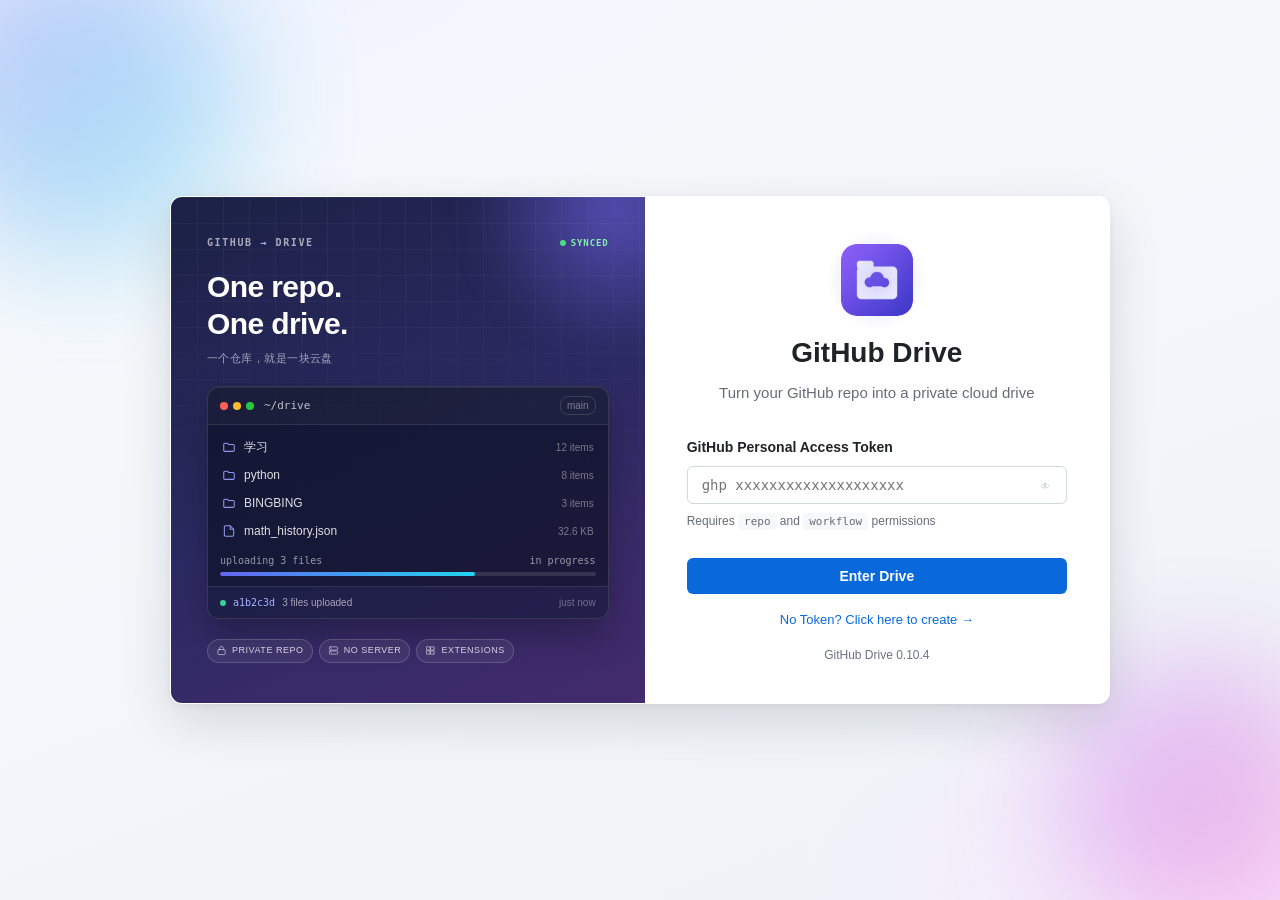
==== commit 436aff7c: "修复登录页在平板横屏/矮视口下显示不全且无法滚动 - 根因：应用主体 body{overflow:hidden} 把未登录首屏一起锁死，叠加 .login-screen{overflow:hidden" ====
--- a/index.html
+++ b/index.html
@@ -9,7 +9,7 @@
          只扫 HTML 文本、不执行 JS，看不见它，必须等 HTML 下载完、那段 JS
          跑完才发起请求，白等一个 RTT。CSS 是渲染阻塞资源，这个 RTT
          直接压在首屏上。写死之后，扫描器在 HTML 头几个字节就能发现。 -->
-    <link rel="stylesheet" href="css/style.min.css?h=fb2c2bca4c" data-gd-css="local">
+    <link rel="stylesheet" href="css/style.min.css?h=7fd36d31f7" data-gd-css="local">
     <!-- ★ --stamp 原本写在 css 里，每次 bump 都会改 CSS 内容，导致内容 hash 变化、
          66KB 的样式表每次升级都要重新下载。移到内联之后：改 JS 不动 CSS，hash 就不变，
          样式表继续命中缓存。content-hash 已经保证 CSS 不会是旧的，
--- a/css/style.min.css
+++ b/css/style.min.css
@@ -1 +1 @@
-*{margin:0;padding:0;box-sizing:border-box}:root{--bg-primary: #ffffff;--bg-secondary: #f6f8fa;--bg-tertiary: #eaeef2;--bg-hover: #f3f4f6;--bg-active: #e8eaed;--text-primary: #1f2328;--text-secondary: #656d76;--text-tertiary: #8c959f;--border-color: #d0d7de;--border-light: #eaeef2;--accent-color: #0969da;--accent-hover: #0860c7;--accent-light: #ddf4ff;--danger-color: #cf222e;--danger-hover: #a40e26;--success-color: #1a7f37;--warning-color: #9a6700;--shadow-sm: 0 1px 2px rgba(0,0,0,.05);--shadow-md: 0 4px 12px rgba(0,0,0,.1);--shadow-lg: 0 8px 24px rgba(0,0,0,.15);--radius-sm: 6px;--radius-md: 8px;--radius-lg: 12px;--sidebar-width: 260px;--toolbar-height: 56px;--frame-pad: 10px;--frame-bg: #eef1f6;--panel-radius: 14px;--text-color: var(--text-primary);--text-muted: var(--text-secondary)}body{font-family:-apple-system,BlinkMacSystemFont,Segoe UI,Noto Sans,Helvetica,Arial,sans-serif;font-size:14px;line-height:1.5;color:var(--text-primary);background:var(--bg-primary);overflow:hidden}.hidden,[hidden]{display:none!important}.login-screen{display:flex;align-items:center;justify-content:center;min-height:100vh;background:linear-gradient(135deg,#667eea,#764ba2)}.login-card{background:#fff;padding:40px 48px;border-radius:var(--radius-lg);box-shadow:var(--shadow-lg);width:100%;max-width:540px;text-align:center}.login-logo{font-size:64px;margin-bottom:16px}.login-card h1{font-size:28px;font-weight:700;margin-bottom:8px;color:var(--text-primary)}.login-subtitle{color:var(--text-secondary);margin-bottom:32px;font-size:15px}.login-form{text-align:left}.login-form label{display:block;font-weight:600;margin-bottom:8px;color:var(--text-primary)}.login-form input[type=password]{width:100%;padding:10px 14px;border:1px solid var(--border-color);border-radius:var(--radius-sm);font-size:14px;font-family:monospace;transition:border-color var(--t-3) var(--hm-std),box-shadow var(--t-3) var(--hm-std)}.login-form input[type=password]:focus{outline:none;border-color:var(--accent-color);box-shadow:0 0 0 3px var(--accent-light)}.token-hint{font-size:12px;color:var(--text-secondary);margin-top:8px;margin-bottom:20px}.token-hint code{background:var(--bg-secondary);padding:2px 6px;border-radius:4px;font-size:11px}.token-link{display:block;text-align:center;margin-top:16px;color:var(--accent-color);text-decoration:none;font-size:13px}.token-link:hover{text-decoration:underline}.login-divider{display:flex;align-items:center;margin:16px 0;color:#9ca3af;font-size:12px}.login-divider:before,.login-divider:after{content:"";flex:1;height:1px;background:#e5e7eb}.login-divider span{padding:0 12px}.github-oauth-btn{display:flex;align-items:center;justify-content:center;gap:8px;width:100%;padding:12px;background:#24292e;color:#fff;border:none;border-radius:8px;font-size:14px;font-weight:600;cursor:pointer;transition:background var(--t-3) var(--hm-std);margin-top:8px}.github-oauth-btn:hover{background:#2d333b}.github-oauth-btn:disabled{opacity:.6;cursor:not-allowed}#enter-drive-btn,#login-btn{cursor:pointer;width:100%;padding:10px 20px;border:none;border-radius:var(--radius-sm);font-size:14px;font-weight:600;font-family:inherit;background:var(--accent-color);color:#fff;transition:background var(--t-2) var(--hm-std);margin-top:8px}#enter-drive-btn:hover,#login-btn:hover{background:var(--accent-hover)}.btn-primary,.btn-secondary,.btn-text,.btn-icon{cursor:pointer;font-size:14px;font-weight:500;border:none;border-radius:var(--radius-sm);transition:transform .15s var(--hm-std),opacity .15s var(--hm-std),box-shadow .15s var(--hm-std),background-color .15s var(--hm-std),border-color .15s var(--hm-std),color .15s var(--hm-std);font-family:inherit}.btn-primary{background:var(--accent-color);color:#fff;padding:10px 20px;width:100%}.btn-primary:hover{background:var(--accent-hover)}.btn-secondary{background:var(--bg-secondary);color:var(--text-primary);padding:6px 14px;border:1px solid var(--border-color);display:inline-flex;align-items:center;gap:6px;white-space:nowrap;flex-shrink:0}.btn-secondary:hover{background:var(--bg-hover)}.btn-text{background:none;color:var(--text-secondary);padding:6px 10px}.btn-text:hover{color:var(--text-primary);background:var(--bg-hover)}.btn-icon{background:none;color:var(--text-secondary);width:24px;height:24px;display:inline-flex;align-items:center;justify-content:center;border-radius:4px;font-size:16px}.btn-icon:hover{background:var(--bg-hover);color:var(--text-primary)}.app{display:flex;height:100vh;overflow:hidden;padding:var(--frame-pad);gap:var(--frame-pad);background:var(--frame-bg)}.sidebar{width:var(--sidebar-width);background:var(--bg-secondary);border-right:1px solid var(--border-light);display:flex;flex-direction:column;flex-shrink:0;position:relative;border-radius:var(--panel-radius);overflow:hidden}.sidebar-header{padding:16px 20px;display:flex;align-items:center;gap:10px;border-bottom:1px solid var(--border-light)}.sidebar-logo{font-size:24px}.sidebar-title{font-weight:700;font-size:16px}.sidebar-nav{flex:1;overflow-y:auto;padding:12px 0}.nav-section{margin-bottom:20px;padding:0 12px}.nav-section-title{font-size:11px;font-weight:600;text-transform:uppercase;color:var(--text-tertiary);padding:0 8px;margin-bottom:4px;display:flex;align-items:center;justify-content:space-between}.nav-item{display:flex;align-items:center;gap:10px;padding:8px 10px;border-radius:var(--radius-sm);color:var(--text-primary);text-decoration:none;font-size:14px;cursor:pointer;transition:background var(--t-2) var(--hm-std)}.nav-item:hover{background:var(--bg-hover)}.nav-item.active{background:var(--accent-light);color:var(--accent-color);font-weight:500}.nav-icon{font-size:16px;width:20px;text-align:center;display:inline-flex;align-items:center;justify-content:center}.nav-icon img{width:20px;height:20px;object-fit:contain;display:block;opacity:.92}.nav-icon svg.ico{width:20px;height:20px;display:block;flex-shrink:0}body.dark-theme .nav-icon img{opacity:1}.repo-list{margin-top:4px}.repo-item{display:flex;align-items:center;gap:8px;padding:6px 10px;border-radius:var(--radius-sm);cursor:pointer;font-size:13px;transition:background var(--t-2) var(--hm-std)}.repo-item:hover{background:var(--bg-hover)}.repo-item.active{background:var(--accent-light)}.repo-item .repo-icon{font-size:14px}.repo-item .repo-name{flex:1;overflow:hidden;text-overflow:ellipsis;white-space:nowrap}.repo-item .repo-badge{font-size:10px;padding:1px 6px;border-radius:10px;background:var(--bg-tertiary);color:var(--text-secondary)}.sidebar-footer{padding:12px;border-top:1px solid var(--border-light)}.user-info{display:flex;align-items:center;gap:10px;padding:8px;border-radius:var(--radius-sm);margin-bottom:4px}.user-info img{width:32px;height:32px;border-radius:50%}.user-info .user-name{font-weight:600;font-size:13px}.user-info .user-login{font-size:12px;color:var(--text-secondary)}.sidebar-resizer{margin-left:calc(-1 * var(--frame-pad));margin-right:calc(-1 * var(--frame-pad));width:calc(2 * var(--frame-pad));cursor:col-resize;background:transparent;flex-shrink:0;transition:background var(--t-3) var(--hm-std);z-index:101}.sidebar-resizer:hover,.sidebar-resizer.active,.sidebar-resizer.dragging{background:var(--primary-color)}body.resizing{user-select:none;cursor:col-resize}.main-content{flex:1;display:flex;flex-direction:column;overflow:hidden;border-radius:var(--panel-radius)}.toolbar{height:var(--toolbar-height);border-bottom:1px solid var(--border-light);display:flex;align-items:center;justify-content:space-between;padding:0 20px;background:var(--bg-primary);flex-shrink:0}.breadcrumb{display:flex;align-items:center;gap:4px;font-size:14px;flex:0 1 auto;min-width:80px;max-width:45%;overflow-x:auto;white-space:nowrap;flex-wrap:nowrap;scrollbar-width:thin;padding-bottom:2px}.breadcrumb::-webkit-scrollbar{height:3px}.breadcrumb::-webkit-scrollbar-thumb{background:#d1d5db;border-radius:2px}.breadcrumb::-webkit-scrollbar-track{background:transparent}.breadcrumb-item{padding:4px 8px;border-radius:4px;cursor:pointer;color:var(--text-secondary)}.breadcrumb-item:hover{background:var(--bg-hover);color:var(--text-primary)}.breadcrumb-item.current{color:var(--text-primary);font-weight:600}.breadcrumb-separator{color:var(--text-tertiary)}.breadcrumb-item.breadcrumb-collapsed{cursor:default;color:var(--text-tertiary);user-select:none}.breadcrumb-item.breadcrumb-collapsed:hover{background:transparent;color:var(--text-tertiary)}.toolbar-actions{display:flex;align-items:center;gap:8px;flex:1;min-width:0;justify-content:flex-end}.toolbar .search-box input,.toolbar-actions .btn-primary,.toolbar-actions .btn-secondary{height:36px;box-sizing:border-box;padding-top:0;padding-bottom:0;display:inline-flex;align-items:center}.toolbar .search-box input{padding:0 12px 0 32px;line-height:36px}.toolbar-actions .btn-primary{padding:0 16px}.toolbar-actions .btn-secondary{padding:0 14px}.toolbar-actions .btn-primary{width:auto;flex-shrink:0;white-space:nowrap}.toolbar-actions .btn-secondary{flex-shrink:0}.search-box{position:relative;flex:1;min-width:100px;max-width:300px}.search-box input{padding:6px 12px 6px 32px;border:1px solid var(--border-color);border-radius:var(--radius-sm);font-size:13px;width:220px;background:var(--bg-secondary);transition:transform .2s var(--hm-std),opacity .2s var(--hm-std),box-shadow .2s var(--hm-std),background-color .2s var(--hm-std),border-color .2s var(--hm-std),color .2s var(--hm-std)}.search-box input:focus{outline:none;border-color:var(--accent-color);background:#fff;box-shadow:0 0 0 3px var(--accent-light);width:280px}.search-box:before{content:"";position:absolute;left:10px;top:50%;transform:translateY(-50%);width:14px;height:14px;opacity:.55;background-repeat:no-repeat;background-position:center;background-size:14px 14px;background-image:url("data:image/svg+xml;charset=utf8,%3Csvg xmlns='http://www.w3.org/2000/svg' width='24' height='24' viewBox='0 0 24 24' fill='none' stroke='%236b7280' stroke-width='2.4' stroke-linecap='round' stroke-linejoin='round'%3E%3Ccircle cx='11' cy='11' r='7'/%3E%3Cline x1='16.5' y1='16.5' x2='21' y2='21'/%3E%3C/svg%3E")}body.dark-mode .search-box:before{background-image:url("data:image/svg+xml;charset=utf8,%3Csvg xmlns='http://www.w3.org/2000/svg' width='24' height='24' viewBox='0 0 24 24' fill='none' stroke='%239aa4b2' stroke-width='2.4' stroke-linecap='round' stroke-linejoin='round'%3E%3Ccircle cx='11' cy='11' r='7'/%3E%3Cline x1='16.5' y1='16.5' x2='21' y2='21'/%3E%3C/svg%3E")}.file-area{flex:1;overflow-y:auto;padding:20px;position:relative}.file-list{display:grid;grid-template-columns:repeat(auto-fill,minmax(180px,1fr));gap:12px}.file-item{display:flex;flex-direction:column;align-items:center;padding:16px 12px;border-radius:var(--radius-md);cursor:pointer;transition:transform .15s var(--hm-std),opacity .15s var(--hm-std),box-shadow .15s var(--hm-std),background-color .15s var(--hm-std),border-color .15s var(--hm-std),color .15s var(--hm-std);border:2px solid transparent;position:relative}.file-item:hover{background:var(--bg-secondary)}.file-item.selected{background:var(--accent-light);border-color:var(--accent-color)}.file-item .file-icon{font-size:72px;margin-bottom:8px;line-height:1;display:flex;align-items:center;justify-content:center;height:72px}.file-item .file-icon svg{stroke-width:1.5}.file-item .file-name{font-size:13px;text-align:center;word-break:break-all;display:-webkit-box;-webkit-line-clamp:2;-webkit-box-orient:vertical;overflow:hidden;line-height:1.3;max-height:2.6em}.file-item .file-meta{font-size:11px;color:var(--text-tertiary);margin-top:4px}.file-item .file-repo-tag{position:absolute;top:6px;right:6px;font-size:10px;padding:2px 6px;border-radius:8px;background:var(--bg-tertiary);color:var(--text-secondary);max-width:80px;overflow:hidden;text-overflow:ellipsis;white-space:nowrap}.file-list.list-view{display:flex;flex-direction:column;gap:0}.file-list.list-view .file-item{flex-direction:row;padding:10px 16px;border-radius:0;border-bottom:1px solid var(--border-light)}.file-list.list-view .file-item:hover{background:var(--bg-secondary)}.file-list.list-view .file-item .file-icon{font-size:40px;margin-bottom:0;margin-right:12px;height:auto;flex:0 0 auto}.file-list.list-view .file-item .file-icon svg{stroke-width:1.8}.file-list.list-view .file-item .file-name{text-align:left;flex:1;-webkit-line-clamp:1;max-height:1.3em}.file-list.list-view .file-item .file-meta{margin-top:0;margin-right:20px;min-width:80px}.empty-state{display:flex;flex-direction:column;align-items:center;justify-content:center;height:100%;color:var(--text-tertiary)}.empty-icon{font-size:64px;margin-bottom:16px;opacity:.5}.empty-state p{font-size:16px;margin-bottom:4px}.empty-hint{font-size:13px!important;color:var(--text-tertiary)}.loading-state{display:flex;flex-direction:column;align-items:center;justify-content:center;height:100%;color:var(--text-secondary)}.spinner{width:40px;height:40px;border:3px solid var(--bg-tertiary);border-top-color:var(--accent-color);border-radius:50%;animation:spin .8s linear infinite;margin-bottom:16px}@keyframes spin{to{transform:rotate(360deg)}}.drop-overlay{position:absolute;inset:0;background:#0969da1a;border:3px dashed var(--accent-color);border-radius:var(--radius-md);display:flex;align-items:center;justify-content:center;z-index:100;pointer-events:none}.drop-content{text-align:center;color:var(--accent-color)}.drop-icon{font-size:64px;margin-bottom:16px}.drop-content p{font-size:18px;font-weight:600}.context-menu{position:fixed;background:#fff;border:1px solid var(--border-color);border-radius:var(--radius-md);box-shadow:var(--shadow-lg);padding:6px;min-width:180px;z-index:1000}.context-menu-item{padding:8px 12px;border-radius:var(--radius-sm);cursor:pointer;font-size:13px;display:flex;align-items:center;gap:8px}.context-menu-item:hover{background:var(--bg-secondary)}.context-menu-item.danger{color:var(--danger-color)}.context-menu-item.danger:hover{background:#ffebe9}.context-menu-divider{height:1px;background:var(--border-light);margin:4px 0}.modal-overlay{position:fixed;inset:0;background:#00000080;display:flex;align-items:center;justify-content:center;z-index:2000}.modal{background:#fff;border-radius:var(--radius-lg);box-shadow:var(--shadow-lg);width:100%;max-width:480px;max-height:80vh;overflow:hidden;display:flex;flex-direction:column}.modal-header{padding:20px 24px;border-bottom:1px solid var(--border-light);display:flex;align-items:center;justify-content:space-between}.modal-header h3{font-size:18px;font-weight:600}.modal-close{background:none;border:none;font-size:20px;cursor:pointer;color:var(--text-secondary);padding:4px 8px;border-radius:4px}.modal-close:hover{background:var(--bg-hover)}.modal-body{padding:24px;overflow-y:auto;flex:1}.modal-footer{padding:16px 24px;border-top:1px solid var(--border-light);display:flex;justify-content:flex-end;gap:8px}.modal-footer .btn-primary,.modal-footer .btn-secondary{width:auto;padding:8px 20px}.form-group{margin-bottom:20px}.form-group label{display:block;font-weight:600;margin-bottom:8px;font-size:13px}.form-group input[type=text],.form-group input[type=password],.form-group select,.form-group textarea{width:100%;padding:8px 12px;border:1px solid var(--border-color);border-radius:var(--radius-sm);font-size:14px;font-family:inherit;transition:border-color var(--t-3) var(--hm-std),box-shadow var(--t-3) var(--hm-std)}.form-group input:focus,.form-group select:focus,.form-group textarea:focus{outline:none;border-color:var(--accent-color);box-shadow:0 0 0 3px var(--accent-light)}.form-group textarea{resize:vertical;min-height:80px}.form-hint{font-size:12px;color:var(--text-secondary);margin-top:6px}.repo-selector{max-height:240px;overflow-y:auto;border:1px solid var(--border-color);border-radius:var(--radius-sm)}.repo-selector-item{padding:10px 14px;cursor:pointer;display:flex;align-items:center;gap:10px;border-bottom:1px solid var(--border-light)}.repo-selector-item:last-child{border-bottom:none}.repo-selector-item:hover{background:var(--bg-secondary)}.repo-selector-item.selected{background:var(--accent-light)}.repo-selector-item .repo-info{flex:1}.repo-selector-item .repo-info-name{font-weight:500;font-size:13px}.repo-selector-item .repo-info-desc{font-size:11px;color:var(--text-secondary)}.share-result{text-align:center;padding:20px 0}.share-result-icon{font-size:48px;margin-bottom:16px}.share-link-box{display:flex;gap:8px;margin-top:16px}.share-link-box input{flex:1;padding:8px 12px;border:1px solid var(--border-color);border-radius:var(--radius-sm);font-size:13px;font-family:monospace;background:var(--bg-secondary)}.upload-panel{position:fixed;bottom:20px;right:20px;width:340px;background:var(--bg-primary);border:1px solid var(--border-light);border-radius:12px;box-shadow:0 8px 32px #00000026;z-index:200;overflow:hidden;animation:uploadSlideUp .3s ease}@keyframes uploadSlideUp{0%{transform:translateY(20px);opacity:0}to{transform:translateY(0);opacity:1}}.upload-panel.closing{animation:uploadSlideDown .3s ease forwards}@keyframes uploadSlideDown{to{transform:translateY(20px);opacity:0}}.upload-panel-header{display:flex;align-items:center;justify-content:space-between;padding:12px 16px;border-bottom:1px solid var(--border-light);font-weight:600;font-size:14px}.upload-panel-close{background:none;border:none;font-size:18px;cursor:pointer;color:var(--text-secondary);padding:0 4px;line-height:1}.upload-panel-close:hover{color:var(--text-primary)}.upload-panel-body{padding:12px 16px;max-height:280px;overflow-y:auto}.upload-item{margin-bottom:12px}.upload-item:last-child{margin-bottom:0}.upload-item-name{font-size:13px;margin-bottom:4px;display:flex;justify-content:space-between;align-items:center}.upload-item-name .file-name{overflow:hidden;text-overflow:ellipsis;white-space:nowrap;max-width:220px}.upload-item.success .upload-item-name{color:#1a7f37}.progress-bar{height:6px;background:var(--bg-tertiary);border-radius:3px;overflow:hidden}.progress-bar-fill{height:100%;background:var(--accent-color);border-radius:3px;transition:width var(--t-4) var(--hm-std)}.upload-item.success .progress-bar-fill{background:#1a7f37}.toast-container{position:fixed;top:20px;right:20px;z-index:3000;display:flex;flex-direction:column;gap:10px;pointer-events:none}.toast{pointer-events:auto;background:var(--bg-primary, #fff);border:1px solid var(--border-color);border-radius:12px;box-shadow:0 6px 24px #0f172a1a,0 1px 3px #0f172a0f;padding:11px 12px 11px 14px;display:flex;align-items:center;gap:10px;min-width:260px;max-width:400px;animation:slideIn .32s cubic-bezier(.22,1,.36,1)}@keyframes slideIn{0%{transform:translate(110%);opacity:0}to{transform:translate(0);opacity:1}}.toast:before{content:"";position:absolute;left:0;top:10px;bottom:10px;width:3px;border-radius:0 3px 3px 0;background:var(--accent-color)}.toast{position:relative;overflow:hidden}.toast.success:before{background:var(--success-color)}.toast.error:before{background:var(--danger-color)}.toast.warning:before{background:var(--warning-color)}.toast.info:before{background:var(--accent-color)}.toast-icon{flex:none;display:inline-flex;align-items:center;justify-content:center;width:26px;height:26px;border-radius:50%;color:#fff;background:var(--accent-color)}.toast-icon .ico{width:15px;height:15px}.toast.success .toast-icon{background:var(--success-color)}.toast.error .toast-icon{background:var(--danger-color)}.toast.warning .toast-icon{background:var(--warning-color)}.toast.info .toast-icon{background:var(--accent-color)}.toast-message{flex:1;font-size:13px;line-height:1.45;color:var(--text-primary);word-break:break-word}.toast-count{flex:none;font-size:11px;font-weight:600;color:var(--text-tertiary);background:var(--bg-tertiary, #f1f3f5);border-radius:999px;padding:2px 7px;margin-left:auto;font-variant-numeric:tabular-nums}.toast-close{flex:none;background:none;border:none;cursor:pointer;color:var(--text-tertiary);font-size:16px;line-height:1;padding:2px 4px;border-radius:6px;transition:background .15s,color .15s}.toast-close:hover{background:var(--bg-tertiary, #f1f3f5);color:var(--text-primary)}.preview-modal .modal{max-width:800px}.preview-content{text-align:center;padding:20px}.preview-content img{max-width:100%;max-height:500px;border-radius:var(--radius-md)}.preview-content pre{text-align:left;background:var(--bg-secondary);padding:16px;border-radius:var(--radius-sm);overflow:auto;max-height:500px;font-size:13px}.preview-content iframe{width:100%;height:500px;border:1px solid var(--border-color);border-radius:var(--radius-sm)}.preview-meta{margin-top:16px;padding-top:16px;border-top:1px solid var(--border-light);display:flex;justify-content:space-around;font-size:13px;color:var(--text-secondary)}::-webkit-scrollbar{width:8px;height:8px}::-webkit-scrollbar-track{background:transparent}::-webkit-scrollbar-thumb{background:var(--border-color);border-radius:4px}::-webkit-scrollbar-thumb:hover{background:var(--text-tertiary)}.menu-toggle{display:block;background:none;border:none;font-size:22px;cursor:pointer;padding:6px 10px;border-radius:6px;color:var(--text-primary);flex-shrink:0;line-height:1}.menu-toggle:hover{background:var(--bg-hover)}.sidebar.collapsed{width:60px}.sidebar.collapsed .sidebar-title,.sidebar.collapsed .nav-section-title,.sidebar.collapsed .nav-item span:not(.nav-icon),.sidebar.collapsed .user-info>div,.sidebar.collapsed .sidebar-footer button span:not(:first-child){display:none}.sidebar.collapsed .sidebar-header{justify-content:center;padding:16px 0}.sidebar.collapsed .nav-item{justify-content:center;padding:12px 0}.sidebar.collapsed .nav-icon{margin:0;display:inline-flex}.sidebar.collapsed .gd-sb-resizer{display:none}.sidebar.collapsed .user-info{justify-content:center;padding:12px 0}.sidebar.collapsed .user-info img{margin:0}.main-content.sidebar-collapsed{margin-left:0}.sidebar-overlay{display:none;position:fixed;inset:0;background:#0006;z-index:99;opacity:0;transition:opacity var(--t-3) var(--hm-std)}.sidebar-overlay.active{display:block;opacity:1}@media(max-width:768px){.sidebar{position:fixed;top:0;left:0;bottom:0;z-index:100;transform:translate(-100%);transition:transform var(--t-4) var(--hm-std);box-shadow:2px 0 12px #00000026}.sidebar.collapsed{width:var(--sidebar-width)}.sidebar.collapsed .sidebar-title,.sidebar.collapsed .nav-section-title,.sidebar.collapsed .nav-item span:not(.nav-icon),.sidebar.collapsed .user-info>div,.sidebar.collapsed .sidebar-footer button span:not(:first-child){display:revert}.sidebar.collapsed .sidebar-header,.sidebar.collapsed .sidebar-footer button,.sidebar.collapsed .nav-item{justify-content:revert;padding:revert}.sidebar.open{transform:translate(0)}.toolbar{flex-wrap:wrap;height:auto;padding:10px 12px;gap:8px}.breadcrumb{display:flex;overflow-x:auto;white-space:nowrap;flex-wrap:nowrap;-webkit-overflow-scrolling:touch;max-width:100%}.breadcrumb::-webkit-scrollbar{height:3px}.breadcrumb::-webkit-scrollbar-thumb{background:#ccc;border-radius:2px}.toolbar-actions{width:100%;justify-content:flex-end;gap:6px}.search-box{flex:1;min-width:0}.search-box input{width:100%}.toolbar-actions .btn-secondary{padding:8px 10px;font-size:13px}.file-list{grid-template-columns:repeat(auto-fill,minmax(140px,1fr));gap:10px;padding:12px}.file-item{padding:12px 8px}.file-item .file-name{font-size:12px}.file-item .file-meta{font-size:11px}}.share-list{display:flex;flex-direction:column;gap:12px;padding:20px;max-width:800px;margin:0 auto;width:100%;box-sizing:border-box}.share-list.empty{justify-content:center;align-items:center;min-height:300px}.share-empty{text-align:center}.share-empty-icon{font-size:48px;margin-bottom:12px}.share-empty-title{font-size:16px;font-weight:600;color:var(--text-primary);margin:0 0 6px}.share-empty-desc{font-size:13px;color:var(--text-tertiary);margin:0}.share-card{background:var(--bg-primary);border:1px solid var(--border-light);border-radius:10px;padding:16px;transition:box-shadow var(--t-3) var(--hm-std)}.share-card:hover{box-shadow:0 2px 12px #00000014}.share-card-header{display:flex;justify-content:space-between;align-items:center;margin-bottom:10px}.share-card-title{font-weight:600;font-size:15px;overflow:hidden;text-overflow:ellipsis;white-space:nowrap;max-width:70%}.share-card-date{font-size:12px;color:var(--text-tertiary);flex-shrink:0}.share-card-files{display:flex;flex-wrap:wrap;gap:6px;margin-bottom:12px}.share-file-tag{background:var(--bg-tertiary);padding:3px 10px;border-radius:4px;font-size:12px;color:var(--text-secondary)}.share-card-link{display:flex;gap:8px;margin-bottom:12px}.share-card-link input{flex:1;padding:6px 10px;border:1px solid var(--border-light);border-radius:6px;font-size:12px;background:var(--bg-secondary);color:var(--text-secondary);min-width:0}.btn-sm{padding:6px 12px!important;font-size:12px!important;flex-shrink:0}.share-card-actions{display:flex;gap:16px;flex-wrap:wrap}.btn-danger{color:#cf222e!important;background:none;border:none;cursor:pointer;font-size:13px;padding:0}.btn-danger:hover{text-decoration:underline}.folder-picker{max-height:320px;overflow-y:auto;border:1px solid var(--border-light);border-radius:8px}.folder-picker-item{padding:10px 12px;cursor:pointer;font-size:14px;border-bottom:1px solid var(--border-light);transition:background var(--t-2) var(--hm-std)}.folder-picker-item:last-child{border-bottom:none}.folder-picker-item:hover{background:var(--bg-hover)}.folder-picker-item.root{font-weight:600;background:var(--bg-secondary)}.file-item.drop-target{outline:2px dashed var(--accent-color);outline-offset:-4px;background:var(--bg-hover)}.breadcrumb-item.drop-target{background:var(--accent-color);color:#fff!important;border-radius:4px}.explore-list{display:grid!important;grid-template-columns:repeat(auto-fill,minmax(320px,1fr))!important;gap:16px;padding:16px}.explore-card{background:#fff;border:1px solid #e5e7eb;border-radius:12px;padding:16px;transition:transform .2s var(--hm-std),opacity .2s var(--hm-std),box-shadow .2s var(--hm-std),background-color .2s var(--hm-std),border-color .2s var(--hm-std),color .2s var(--hm-std)}.explore-card:hover{box-shadow:0 4px 12px #0000001a;transform:translateY(-2px)}.explore-card-header{display:flex;align-items:center;gap:12px;margin-bottom:12px}.explore-avatar{width:40px;height:40px;border-radius:50%;object-fit:cover}.explore-card-info{flex:1;min-width:0}.explore-card-title{font-weight:600;font-size:15px;color:#111827;white-space:nowrap;overflow:hidden;text-overflow:ellipsis}.explore-card-author{font-size:12px;color:#6b7280;margin-top:2px}.explore-card-desc{font-size:13px;color:#4b5563;line-height:1.5;margin-bottom:12px;min-height:40px}.explore-card-files{display:flex;flex-wrap:wrap;gap:6px;margin-bottom:12px}.explore-card-actions{display:flex;align-items:center;gap:8px;flex-wrap:wrap}.explore-file-count{font-size:12px;color:#6b7280;margin-left:auto}.plugin-market{display:grid!important;grid-template-columns:repeat(auto-fill,minmax(300px,1fr))!important;gap:16px;padding:16px}.plugin-card{background:#fff;border:1px solid #e5e7eb;border-radius:12px;padding:16px;transition:transform .2s var(--hm-std),opacity .2s var(--hm-std),box-shadow .2s var(--hm-std),background-color .2s var(--hm-std),border-color .2s var(--hm-std),color .2s var(--hm-std);display:flex;flex-direction:column}.plugin-card:hover{box-shadow:0 4px 12px #0000001a;transform:translateY(-2px)}.plugin-card-header{display:flex;align-items:center;gap:12px;margin-bottom:10px}.plugin-icon{font-size:32px;width:48px;height:48px;display:flex;align-items:center;justify-content:center;background:#f3f4f6;border-radius:10px}.plugin-card-info{flex:1;min-width:0}.plugin-card-title{font-weight:600;font-size:15px;color:#111827}.plugin-card-meta{font-size:12px;color:#6b7280;margin-top:2px}.plugin-badge{background:#dcfce7;color:#16a34a;font-size:11px;padding:2px 8px;border-radius:10px}.plugin-card-desc{font-size:13px;color:#4b5563;line-height:1.5;margin-bottom:12px;flex:1}.plugin-card-actions{display:flex;gap:8px;flex-wrap:wrap}.plugin-card-actions .btn-sm{flex:1;min-width:80px}.modal-large{max-width:90vw!important;width:90vw!important;max-height:90vh!important}.modal-large .modal-body{max-height:75vh!important;overflow-y:auto!important}.plugin-filter-btn{padding:6px 14px;border:1px solid #d1d5db;border-radius:20px;background:#fff;color:#374151;font-size:12px;cursor:pointer;transition:transform .2s var(--hm-std),opacity .2s var(--hm-std),box-shadow .2s var(--hm-std),background-color .2s var(--hm-std),border-color .2s var(--hm-std),color .2s var(--hm-std)}.plugin-filter-btn:hover{border-color:#667eea;color:#667eea}.plugin-filter-btn.active{background:#667eea;color:#fff;border-color:#667eea}.plugin-source-btn{padding:10px 20px;border:none;background:none;color:#6b7280;font-size:14px;font-weight:600;cursor:pointer;border-bottom:2px solid transparent;margin-bottom:-2px;transition:transform .2s var(--hm-std),opacity .2s var(--hm-std),box-shadow .2s var(--hm-std),background-color .2s var(--hm-std),border-color .2s var(--hm-std),color .2s var(--hm-std)}.plugin-source-btn:hover{color:#667eea}.plugin-source-btn.active{color:#667eea;border-bottom-color:#667eea}.multi-select-bar{position:fixed;bottom:0;left:0;right:0;background:#fff;border-top:1px solid #e5e7eb;padding:6px 10px;display:flex;align-items:center;justify-content:space-between;gap:8px;z-index:1000;transform:translateY(100%);transition:transform var(--t-3) var(--hm-std);box-shadow:0 -2px 8px #00000014}.multi-select-bar.visible{transform:translateY(0)}.ms-count{font-weight:600;font-size:12px;color:#111827;white-space:nowrap;flex-shrink:0}.ms-actions{display:flex;gap:4px;flex-wrap:wrap;justify-content:flex-end}.ms-btn{padding:4px 8px;border:1px solid #d1d5db;border-radius:4px;background:#fff;cursor:pointer;font-size:11px;white-space:nowrap;line-height:1.4}.ms-btn:hover{background:#f3f4f6}.ms-cancel{background:#fee2e2;border-color:#fca5a5;color:#dc2626}.ms-cancel:hover{background:#fecaca}body.multi-select-active .main-content,body.multi-select-active #file-list{padding-bottom:60px!important}@media(min-width:768px){.multi-select-bar{display:none}}.upload-modal{max-width:560px;width:90vw}.upload-drop-zone{border:2px dashed #d0d7de;border-radius:8px;padding:32px 20px;text-align:center;margin-bottom:16px;transition:transform .2s var(--hm-std),opacity .2s var(--hm-std),box-shadow .2s var(--hm-std),background-color .2s var(--hm-std),border-color .2s var(--hm-std),color .2s var(--hm-std);cursor:pointer;background:#f6f8fa}.upload-drop-zone:hover,.upload-drop-zone.drag-over{border-color:#0969da;background:#ddf4ff}.upload-drop-icon{font-size:40px;margin-bottom:8px}.upload-drop-text{font-size:15px;font-weight:500;color:#24292f;margin-bottom:4px}.upload-drop-hint{font-size:12px;color:#8c959f}.upload-actions{display:flex;gap:8px;margin-bottom:16px;flex-wrap:wrap}.upload-actions .btn-primary,.upload-actions .btn-secondary{flex:1;min-width:120px;padding:8px 12px;font-size:13px}.upload-file-list-header{display:flex;align-items:center;justify-content:space-between;font-size:13px;font-weight:600;color:#57606a;margin-bottom:8px}.upload-file-list{max-height:200px;overflow-y:auto;border:1px solid #d0d7de;border-radius:6px;background:#fff}.upload-file-empty{padding:20px;text-align:center;color:#8c959f;font-size:13px}.upload-file-item{display:flex;align-items:center;padding:8px 12px;border-bottom:1px solid #eaeef2;gap:8px;font-size:13px}.upload-file-item:last-child{border-bottom:none}.upload-file-item-icon{font-size:16px;flex-shrink:0}.upload-file-item-name{flex:1;overflow:hidden;text-overflow:ellipsis;white-space:nowrap;color:#24292f}.upload-file-item-size{color:#8c959f;font-size:11px;flex-shrink:0}.upload-file-item-remove{background:none;border:none;color:#cf222e;cursor:pointer;font-size:14px;padding:2px 4px;flex-shrink:0}.upload-file-item-remove:hover{background:#ffebe9;border-radius:4px}@media(max-width:768px){.toolbar{flex-wrap:wrap;gap:8px}.toolbar-actions{order:3;width:100%;justify-content:flex-start;overflow-x:auto}.search-box{order:2;flex:1;min-width:0}.breadcrumb{order:1;flex:1;min-width:0;display:flex;overflow-x:auto;white-space:nowrap}.toolbar-actions .btn-text{display:none}.toolbar-actions .btn-secondary{padding:6px 10px;font-size:14px;white-space:nowrap}}.saved-accounts{margin:16px 0}.saved-accounts-title{font-size:12px;color:#6b7280;margin-bottom:8px;text-align:center}.accounts-list{display:flex;flex-direction:column;gap:8px}.account-item{display:flex;align-items:center;gap:12px;padding:10px 12px;background:#f9fafb;border:1px solid #e5e7eb;border-radius:10px;cursor:pointer;transition:transform .2s var(--hm-std),opacity .2s var(--hm-std),box-shadow .2s var(--hm-std),background-color .2s var(--hm-std),border-color .2s var(--hm-std),color .2s var(--hm-std);position:relative}.account-item:hover{background:#f3f4f6;border-color:#d1d5db}.account-item.account-current{background:#eff6ff;border-color:#bfdbfe}.account-avatar{width:36px;height:36px;border-radius:50%;object-fit:cover;flex-shrink:0}.account-info{flex:1;min-width:0}.account-name{font-size:14px;font-weight:600;color:#111827;white-space:nowrap;overflow:hidden;text-overflow:ellipsis}.account-login{font-size:12px;color:#6b7280}.account-remove{width:24px;height:24px;border:none;background:transparent;color:#9ca3af;font-size:18px;cursor:pointer;border-radius:50%;display:flex;align-items:center;justify-content:center;flex-shrink:0;transition:transform .2s var(--hm-std),opacity .2s var(--hm-std),box-shadow .2s var(--hm-std),background-color .2s var(--hm-std),border-color .2s var(--hm-std),color .2s var(--hm-std)}.account-remove:hover{background:#fee2e2;color:#dc2626}body.dark-mode{--bg-primary: #0d1117;--bg-secondary: #161b22;--bg-tertiary: #21262d;--bg-hover: #1c2128;--bg-active: #2d333b;--text-primary: #c9d1d9;--text-secondary: #8b949e;--text-tertiary: #868e96;--border-color: #30363d;--border-light: #21262d;--accent-color: #58a6ff;--accent-hover: #79b8ff;--accent-light: #1f6feb33;--danger-color: #f85149;--danger-hover: #da3633;--success-color: #3fb950;--warning-color: #d29922;--shadow-sm: 0 1px 2px rgba(0,0,0,.3);--shadow-md: 0 4px 12px rgba(0,0,0,.4);--shadow-lg: 0 8px 24px rgba(0,0,0,.5);--text-color: var(--text-primary);--text-muted: var(--text-secondary)}body.dark-mode .btn-primary{background:#1f6feb;color:#fff}body.dark-mode .btn-primary:hover{background:#388bfd;color:#fff}body.dark-mode .login-card{background:var(--bg-secondary);color:var(--text-primary)}body.dark-mode .login-card h1{color:var(--text-primary)}body.dark-mode input{background:var(--bg-tertiary);color:var(--text-primary);border-color:var(--border-color)}body.dark-mode .sidebar{background:var(--bg-secondary);border-right-color:var(--border-color)}body.dark-mode .main-content{background:var(--bg-primary)}body.dark-mode .app{background:#0d1117}body.dark-mode .toolbar{background:var(--bg-secondary);border-bottom-color:var(--border-color)}body.dark-mode .file-item:hover{background:var(--bg-hover)}body.dark-mode .file-item.selected{background:var(--accent-light)}body.dark-mode .modal{background:#1f2937;color:#f3f4f6}body.dark-mode .modal-content-old{background:var(--bg-secondary);color:var(--text-primary)}body.dark-mode .breadcrumb{background:var(--bg-secondary);border-bottom-color:var(--border-color)}body.dark-mode .context-menu{background:var(--bg-secondary);border-color:var(--border-color);box-shadow:var(--shadow-lg)}body.dark-mode .context-menu-item:hover{background:var(--bg-hover)}body.dark-mode .modal-header{border-bottom-color:#374151}body.dark-mode .modal-body{color:#d1d5db}body.dark-mode .modal-close{color:#9ca3af}.mobile-bottom-nav{display:none;position:fixed;bottom:0;left:0;right:0;background:#fff;border-top:1px solid #e5e7eb;padding:8px 0;padding-bottom:env(safe-area-inset-bottom,8px);z-index:100;box-shadow:0 -2px 10px #0000000d}.mobile-nav-items{display:flex;justify-content:space-around;align-items:center}.mobile-nav-item{display:flex;flex-direction:column;align-items:center;gap:2px;padding:4px 12px;cursor:pointer;border-radius:8px;transition:transform .2s var(--hm-std),opacity .2s var(--hm-std),box-shadow .2s var(--hm-std),background-color .2s var(--hm-std),border-color .2s var(--hm-std),color .2s var(--hm-std);color:#6b7280;font-size:10px}.mobile-nav-item.active{color:#2563eb}.mobile-nav-item .icon{font-size:20px;display:flex;align-items:center;justify-content:center}.mobile-nav-item:active{background:#f3f4f6}@media(max-width:768px){.mobile-bottom-nav{display:block}.app{padding:0;gap:0;background:transparent}.sidebar,.main-content{border-radius:0}.sidebar-resizer{display:none}.sidebar{transform:translate(-100%);transition:transform var(--t-4) var(--hm-std)}.sidebar.open{transform:translate(0)}.main-content{margin-left:0!important;padding-bottom:16px}.file-grid{grid-template-columns:repeat(auto-fill,minmax(100px,1fr))!important}}body.dark-mode .mobile-bottom-nav{background:#1f2937;border-top-color:#374151}body.dark-mode .mobile-nav-item{color:#9ca3af}body.dark-mode .mobile-nav-item.active{color:#60a5fa}.app-switch-slot{padding:8px 12px;border-top:1px solid var(--border-color, #d0d7de)}.app-switch-btn{display:flex;align-items:center;gap:8px;width:100%;padding:9px 12px;border:1px solid var(--border-color, #d0d7de);border-radius:6px;background:#fff;color:inherit;font-size:13px;cursor:pointer;transition:background var(--t-2) var(--hm-std),border-color var(--t-2) var(--hm-std)}.app-switch-btn:hover{background:var(--hover-bg, #f3f4f6);border-color:#8c959f}.app-switch-btn .as-icon{font-size:16px}.bridge-box{margin:14px 0;padding:12px 14px;background:linear-gradient(135deg,#fff8e6,#fffdf5);border:1px solid #f0d89a;border-radius:8px}.bridge-title{font-size:12px;font-weight:600;color:#7a5c00;margin-bottom:8px}.bridge-info{font-size:13px;margin-bottom:10px}.bridge-note{display:block;font-size:11px;color:#6b7280;margin-top:3px}.bridge-btn{width:100%;padding:8px 12px;background:#f0b429;color:#24292f;border:none;border-radius:6px;font-size:13px;font-weight:600;cursor:pointer;transition:background var(--t-2) var(--hm-std)}.bridge-btn:hover{background:#e0a520}.share-prog{padding:4px 0}.sp-head{display:flex;justify-content:space-between;align-items:baseline;margin-bottom:10px}.sp-count{font-size:13px;color:#6b7280}.sp-pct{font-size:20px;font-weight:700;color:#0969da;font-variant-numeric:tabular-nums}.sp-bar{height:8px;background:#e5e7eb;border-radius:999px;overflow:hidden;margin-bottom:18px}.sp-bar-fill{height:100%;width:0;background:linear-gradient(90deg,#0969da,#54aeff);border-radius:999px;transition:width var(--t-5) var(--hm-std)}.sp-steps{list-style:none;padding:0;margin:0 0 14px}.sp-step{display:flex;align-items:center;gap:10px;padding:7px 0;color:#9ca3af;font-size:13px;transition:color var(--t-3) var(--hm-std)}.sp-ico{width:18px;height:18px;flex-shrink:0;border-radius:50%;border:2px solid #d1d5db;display:flex;align-items:center;justify-content:center;font-size:11px;font-weight:700;color:#fff;transition:transform .25s var(--hm-std),opacity .25s var(--hm-std),box-shadow .25s var(--hm-std),background-color .25s var(--hm-std),border-color .25s var(--hm-std),color .25s var(--hm-std)}.sp-step.done{color:#1f2937}.sp-step.done .sp-ico{background:#1a7f37;border-color:#1a7f37}.sp-step.active{color:#0969da;font-weight:600}.sp-step.active .sp-ico{border-color:#0969da;background:#fff;box-shadow:inset 0 0 0 3px #fff,0 0 #0969da59;animation:sp-pulse 1.1s ease-out infinite}.sp-step.active .sp-ico:after{content:"";width:6px;height:6px;border-radius:50%;background:#0969da;animation:sp-blink 1.1s ease-in-out infinite}@keyframes sp-pulse{0%{box-shadow:inset 0 0 0 3px #fff,0 0 #0969da59}to{box-shadow:inset 0 0 0 3px #fff,0 0 0 7px #0969da00}}@keyframes sp-blink{0%,to{opacity:1}50%{opacity:.35}}.sp-note{font-size:12px;color:#6b7280;background:#f6f8fa;border-radius:6px;padding:8px 10px;min-height:32px;word-break:break-all}@media(prefers-reduced-motion:reduce){.sp-bar-fill{transition:none}.sp-step.active .sp-ico{animation:none}.sp-step.active .sp-ico:after{animation:none}}.share-badge{display:inline-block;font-size:11px;font-weight:600;padding:1px 7px;border-radius:999px;background:#ddf4ff;color:#0969da;vertical-align:middle;margin-left:6px}.share-badge.warn{background:#fff1e5;color:#bc4c00}.ctx-menu{position:fixed;z-index:1200;min-width:190px;max-width:320px;background:var(--bg-primary, #fff);border:1px solid var(--border-color, #d0d7de);border-radius:8px;box-shadow:0 8px 24px #1f232829;padding:5px;opacity:0;transform:scale(.96);transition:opacity var(--t-1) var(--hm-std),transform var(--t-1) var(--hm-std)}.ctx-menu.on{opacity:1;transform:scale(1)}.ctx-sub{min-width:170px}.ctx-item{display:flex;align-items:center;gap:9px;width:100%;padding:7px 10px;border:none;background:transparent;border-radius:6px;font-size:13px;color:var(--text-primary, #1f2328);text-align:left;cursor:pointer;white-space:nowrap}.ctx-item:hover:not(:disabled),.ctx-item.has-sub{background:var(--hover-bg, #f3f4f6)}.ctx-item:disabled{opacity:.45;cursor:default}.ctx-item.danger{color:#cf222e}.ctx-item.danger:hover:not(:disabled){background:#ffebe9}.ctx-ico{width:17px;flex-shrink:0;display:flex;align-items:center;justify-content:center;color:var(--text-secondary, #6b7280)}.ctx-item.danger .ctx-ico{color:#cf222e}.ctx-ico svg{display:block}.ctx-emoji{font-size:14px;line-height:1}.ctx-label{flex:1;overflow:hidden;text-overflow:ellipsis}.ctx-key{font-size:11px;color:var(--text-secondary, #8c959f);font-family:ui-monospace,monospace;margin-left:12px}.ctx-arrow{font-size:10px;color:var(--text-secondary, #8c959f);margin-left:6px}.ctx-sep{height:1px;background:var(--border-color, #e5e7eb);margin:5px 6px}.brand-ico,.login-logo img,.sidebar-logo img{border-radius:22%;display:block}.login-logo{font-size:0}.plugin-overlay{animation:plugin-fade-in .16s ease-out}@keyframes plugin-fade-in{0%{opacity:0;transform:scale(.99)}to{opacity:1;transform:scale(1)}}.plugin-bar{display:flex;align-items:center;justify-content:space-between;gap:12px;padding:8px 16px;background:#161b22;border-bottom:1px solid #30363d;color:#e6edf3;font-size:13px;flex-shrink:0}.plugin-bar-title{display:flex;align-items:center;gap:8px;min-width:0;font-weight:600}.plugin-bar-icon{font-size:15px;line-height:1}.plugin-bar-ver{font-size:11px;font-weight:400;color:#8b949e;background:#21262d;padding:1px 7px;border-radius:999px}.plugin-bar-actions{display:flex;gap:8px;flex-shrink:0}.plugin-btn{padding:4px 12px;border:1px solid #30363d;border-radius:6px;background:#21262d;color:#e6edf3;font-size:12px;cursor:pointer;transition:background var(--t-2) var(--hm-std),border-color var(--t-2) var(--hm-std)}.plugin-btn:hover{background:#30363d;border-color:#8b949e}.plugin-frame{flex:1;width:100%;border:none;background:#fff;display:block}@media(prefers-reduced-motion:reduce){.plugin-overlay{animation:none}}#task-dock{position:fixed;inset:0;z-index:9000;pointer-events:none}#task-dock>*{pointer-events:auto}body.td-dragging-body{user-select:none;cursor:grabbing}.td-mini{position:absolute;width:260px;display:flex;align-items:center;gap:10px;padding:10px 12px;background:#fff;border:1px solid #e5e7eb;border-radius:12px;box-shadow:0 6px 24px #1118271f;cursor:pointer;transition:transform var(--t-2) var(--hm-std),box-shadow var(--t-2) var(--hm-std);animation:td-in .18s ease-out}.td-mini:hover{transform:translateY(-2px);box-shadow:0 10px 28px #11182729}.td-mini.td-dragging{cursor:grabbing;box-shadow:0 16px 40px #1118273d}.td-mini-ico{font-size:18px;flex:0 0 auto;width:22px;display:flex;align-items:center;justify-content:center}.td-mini-main{flex:1 1 auto;min-width:0}.td-mini-title{font-size:13px;font-weight:600;color:#111827;white-space:nowrap;overflow:hidden;text-overflow:ellipsis}.td-mini-bar{height:4px;background:#eef2f7;border-radius:999px;overflow:hidden;margin:5px 0 4px}.td-mini-fill{height:100%;background:linear-gradient(90deg,#6366f1,#8b5cf6);border-radius:999px;transition:width var(--t-4) var(--hm-std)}.td-mini.is-error .td-mini-fill{background:#ef4444}.td-mini.is-done .td-mini-fill{background:#10b981}.td-mini-sub{font-size:11px;color:#6b7280;white-space:nowrap;overflow:hidden;text-overflow:ellipsis}.td-mini-pct{font-size:12px;font-weight:700;color:#4f46e5;flex:0 0 auto;min-width:34px;text-align:right;font-variant-numeric:tabular-nums}.td-mini.is-error .td-mini-pct{color:#ef4444}.td-mini.is-done .td-mini-pct{color:#10b981}.td-panel{position:absolute;width:340px;max-height:60vh;display:flex;flex-direction:column;background:#fff;border:1px solid #e5e7eb;border-radius:14px;box-shadow:0 18px 48px #1118272e;overflow:hidden;animation:td-in .18s ease-out}.td-panel.td-dragging{box-shadow:0 24px 60px #11182747}.td-head{display:flex;align-items:center;gap:8px;padding:10px 12px;background:linear-gradient(135deg,#6366f1,#8b5cf6);color:#fff;cursor:grab;flex:0 0 auto}.td-head:active{cursor:grabbing}.td-head-ico{font-size:15px}.td-head-title{flex:1 1 auto;font-size:13px;font-weight:600;white-space:nowrap;overflow:hidden;text-overflow:ellipsis}.td-head-pct{font-size:12px;font-weight:700;opacity:.95;min-width:34px;text-align:right;font-variant-numeric:tabular-nums}.td-btn{flex:0 0 auto;width:22px;height:22px;border:none;border-radius:6px;background:#ffffff2e;color:#fff;font-size:12px;line-height:1;cursor:pointer;display:flex;align-items:center;justify-content:center}.td-btn:hover{background:#ffffff52}.td-body{flex:1 1 auto;overflow-y:auto;padding:10px 12px;min-height:0}.td-row{padding:6px 0;border-bottom:1px solid #f3f4f6}.td-row:last-child{border-bottom:none}.td-row-head{display:flex;align-items:baseline;gap:8px}.td-row-name{font-size:12px;color:#374151;flex:1 1 auto;min-width:0;white-space:nowrap;overflow:hidden;text-overflow:ellipsis}.td-row-pct{flex:0 0 auto;min-width:34px;text-align:right;font-size:11px;color:#6b7280;font-variant-numeric:tabular-nums}.td-row.done .td-row-pct{color:#10b981}.td-row-bar{height:3px;background:#eef2f7;border-radius:999px;overflow:hidden;margin-top:5px}.td-row-bar>div{height:100%;background:#6366f1;border-radius:999px;transition:width var(--t-3) var(--hm-std)}.td-row.done .td-row-bar>div{background:#10b981}.td-note{font-size:12px;color:#6b7280;padding:4px 0}.td-bar{height:6px;background:#eef2f7;border-radius:999px;overflow:hidden;margin-top:8px}.td-bar-fill{height:100%;background:linear-gradient(90deg,#6366f1,#8b5cf6);border-radius:999px;transition:width var(--t-4) var(--hm-std)}.td-panel.is-done .td-bar-fill{background:#10b981}.td-panel.is-error .td-bar-fill{background:#ef4444}.td-err{padding:8px 12px;font-size:12px;color:#b91c1c;background:#fef2f2;border-top:1px solid #fecaca;word-break:break-all}.td-foot{flex:0 0 auto;padding:6px 12px;font-size:11px;color:#9ca3af;background:#f9fafb;border-top:1px solid #f3f4f6}.td-list-row{display:flex;align-items:center;gap:8px;padding:8px 6px;border-radius:8px;cursor:pointer;border-bottom:1px solid #f3f4f6}.td-list-row:hover{background:#f3f4f6}.td-list-row:last-child{border-bottom:none}.td-list-ico{font-size:14px}.td-list-title{flex:1 1 auto;font-size:12px;color:#374151;white-space:nowrap;overflow:hidden;text-overflow:ellipsis}.td-list-st{font-size:11px;color:#6b7280;flex:0 0 auto}.td-list-row.error .td-list-st{color:#ef4444}.td-list-row.done .td-list-st{color:#10b981}.td-dock-hint{position:fixed;top:50%;z-index:9500;padding:8px 14px;border-radius:10px;background:#4f46e5eb;color:#fff;font-size:12px;font-weight:600;opacity:0;transition:opacity var(--t-2) var(--hm-std);pointer-events:none}.td-dock-hint.show{opacity:1}@keyframes td-in{0%{opacity:0;transform:translateY(8px) scale(.98)}to{opacity:1;transform:none}}body.dark .td-mini,body.dark .td-panel{background:#1f2937;border-color:#374151;box-shadow:0 18px 48px #00000073}body.dark .td-mini-title,body.dark .td-row-name,body.dark .td-list-title{color:#e5e7eb}body.dark .td-mini-bar,body.dark .td-row-bar,body.dark .td-bar{background:#374151}body.dark .td-mini-sub,body.dark .td-list-st,body.dark .td-note{color:#9ca3af}body.dark .td-row,body.dark .td-list-row{border-color:#374151}body.dark .td-list-row:hover{background:#374151}body.dark .td-foot{background:#111827;border-color:#374151}@media(max-width:520px){.td-mini{width:calc(100vw - 24px)}.td-panel{width:calc(100vw - 24px);max-height:50vh}}#plugin-dock{position:fixed;inset:0;z-index:9500;pointer-events:none}#plugin-dock>*{pointer-events:auto}.tp-win{position:absolute;width:460px;height:380px;min-width:240px;min-height:160px;display:flex;flex-direction:column;background:#fff;border:1px solid #e5e7eb;border-radius:12px;box-shadow:0 18px 50px #11182738;overflow:hidden;resize:both;animation:tp-in .18s ease-out}@keyframes tp-in{0%{opacity:0;transform:translateY(8px)}}.tp-win.tp-win-ext{width:min(880px,86vw);height:min(620px,76vh)}.tp-win.is-full{width:100vw;height:100vh;border-radius:0;resize:none}.tp-head{display:flex;align-items:center;gap:8px;padding:8px 10px;background:linear-gradient(135deg,#667eea,#764ba2);color:#fff;cursor:grab;user-select:none;flex-shrink:0}.tp-win.tp-dragging .tp-head{cursor:grabbing}.tp-ico{font-size:15px;line-height:1}.tp-title{font-size:13px;font-weight:600;white-space:nowrap;overflow:hidden;text-overflow:ellipsis;max-width:220px}.tp-spacer{flex:1}.tp-btn{border:none;background:#ffffff2e;color:#fff;width:24px;height:24px;border-radius:6px;cursor:pointer;font-size:13px;line-height:1;display:flex;align-items:center;justify-content:center}.tp-btn:hover{background:#ffffff52}.tp-body{flex:1;min-height:0;display:flex;background:#fff}.tp-body>iframe{flex:1;width:100%;height:100%;border:none;display:block}.tp-win.is-mini{width:230px;height:62px;min-width:0;min-height:0;resize:none;border-radius:10px}.tp-win.is-mini .tp-body{display:none}.tp-win.is-mini .tp-head{height:100%;border-radius:10px 10px 0 0;cursor:pointer}.tp-win.is-stage{min-width:0;min-height:0;resize:none;border-radius:10px;box-shadow:0 6px 18px #11182724}.tp-win.is-stage .tp-head{cursor:pointer}.tp-body{position:relative}.tp-stage-mask{position:absolute;inset:0;z-index:5;display:none;cursor:pointer}.tp-win.is-stage .tp-stage-mask{display:block}.tp-stage-sec{margin:0 0 14px}.tp-stage-title{font-size:13px;font-weight:600;color:#374151;margin-bottom:8px}.tp-stage-card{border:1px solid #e5e7eb;border-radius:12px;padding:8px;background:#fff;margin-bottom:10px;cursor:pointer}.tp-stage-card:active{background:#f9fafb}.tp-stage-head{display:flex;align-items:center;gap:6px;font-size:12px;font-weight:600;color:#374151;margin-bottom:6px}.tp-stage-name{overflow:hidden;text-overflow:ellipsis;white-space:nowrap}.tp-stage{position:relative;height:210px;border-radius:8px;background:#f9fafb;border:1px dashed #d1d5db}.tp-stage:after{content:"\63d2\4ef6\9884\89c8";position:absolute;inset:0;display:flex;align-items:center;justify-content:center;font-size:12px;color:#9ca3af}.tp-stage-tip{font-size:11px;color:#9ca3af;margin-top:6px;text-align:center}.tp-merged{position:absolute;display:none;align-items:center;gap:10px;width:230px;padding:10px 12px;background:#fff;border:1px solid #e5e7eb;border-radius:10px;box-shadow:0 10px 28px #11182729;cursor:pointer}.tp-merged.show{display:flex}.tp-merged:hover{transform:translateY(-2px)}.tp-merged-ico{font-size:20px}.tp-merged-title{font-size:13px;font-weight:600;color:#1f2937}.tp-list{position:absolute;right:12px;bottom:12px;width:300px;max-height:60vh;display:none;flex-direction:column;background:#fff;border:1px solid #e5e7eb;border-radius:12px;box-shadow:0 18px 50px #11182738;overflow:hidden}.tp-list.show{display:flex}.tp-list-body{overflow-y:auto}.tp-list-row{display:flex;align-items:center;gap:8px;padding:10px 12px;border-bottom:1px solid #f3f4f6;cursor:pointer}.tp-list-row:hover{background:#f8f7ff}.tp-list-ico{font-size:16px}.tp-list-name{flex:1;font-size:13px;color:#1f2937;overflow:hidden;text-overflow:ellipsis;white-space:nowrap}.tp-list-st{font-size:11px;color:#6b7280}body.dark .tp-win,body.dark .tp-merged,body.dark .tp-list{background:#1f2937;border-color:#374151}body.dark .tp-list-name{color:#e5e7eb}body.dark .tp-list-row{border-color:#374151}body.dark .tp-list-row:hover{background:#374151}@media(max-width:520px){.tp-win{width:calc(100vw - 24px)}.tp-win.tp-win-ext{width:calc(100vw - 24px);height:calc(100vh - 88px)}.tp-win.is-mini,.tp-list{width:calc(100vw - 24px)}}@media(prefers-reduced-motion:reduce){.tp-win{animation:none}}.nav-group-header{display:flex;align-items:center;gap:10px;padding:8px 12px;border-radius:8px;cursor:pointer;font-size:13px;color:var(--text-secondary, #4b5563);user-select:none;transition:background var(--t-2) var(--hm-std)}.nav-group-header:hover{background:var(--bg-hover, #f3f4f6)}.nav-group-icon{font-size:15px;width:20px;text-align:center}.nav-group-title{flex:1;font-weight:500}.nav-group-badge{font-size:11px;background:#eef2ff;color:#4338ca;border-radius:999px;padding:1px 7px}.nav-group-arrow{font-size:11px;color:#9ca3af;transition:transform var(--t-3) var(--hm-std)}.nav-group-header.open .nav-group-arrow{transform:rotate(-90deg)}.nav-group-body{display:grid;grid-template-rows:0fr;transition:grid-template-rows var(--t-3) var(--hm-std);overflow:hidden}.nav-group-body>*{min-height:0}.nav-group-body.open{grid-template-rows:1fr}.nav-group-body .nav-item{padding-left:42px}.nav-badge{margin-left:auto;font-size:11px;font-weight:600;background:#2563eb;color:#fff;border-radius:999px;padding:1px 7px;min-width:18px;text-align:center}body.dark-mode .nav-badge{background:#3b82f6}.task-mgr-row{display:flex;align-items:flex-start;gap:10px;padding:12px;border:1px solid var(--border-light, #e5e7eb);border-radius:10px;margin-bottom:8px;cursor:pointer;transition:background var(--t-2) var(--hm-std),border-color var(--t-2) var(--hm-std)}.task-mgr-row:hover{background:var(--bg-hover, #f9fafb);border-color:#d1d5db}.task-mgr-row.is-error{border-color:#fecaca;background:#fef2f2}.task-mgr-row.is-done{border-color:#bbf7d0}.task-mgr-ico{font-size:18px;line-height:1.4}.task-mgr-main{flex:1;min-width:0}.task-mgr-title{font-size:13px;font-weight:600;color:var(--text-primary, #1f2937);overflow:hidden;text-overflow:ellipsis;white-space:nowrap}.task-mgr-sub{font-size:12px;color:#6b7280;margin-top:2px}.task-mgr-bar{height:4px;background:#e5e7eb;border-radius:999px;margin-top:7px;overflow:hidden}.task-mgr-fill{height:100%;background:#2563eb;border-radius:999px;transition:width var(--t-4) var(--hm-std)}.task-mgr-row.is-error .task-mgr-fill{background:#dc2626}.task-mgr-row.is-done .task-mgr-fill{background:#16a34a}.task-mgr-right{text-align:right;font-size:12px;color:#6b7280;white-space:nowrap}.task-mgr-items{margin-top:8px;font-size:12px;color:#6b7280;line-height:1.7}.task-mgr-items .ok{color:#16a34a}.task-mgr-items .bad{color:#dc2626}.td-mini.is-flying{transition:transform var(--t-5) var(--hm-std),opacity var(--t-5) var(--hm-std);pointer-events:none;z-index:9999}.task-mgr-row.is-landing{animation:tm-land .42s cubic-bezier(.22,1,.36,1)}@keyframes tm-land{0%{transform:scale(.92);opacity:.35;box-shadow:0 0 0 3px #2563eb59}60%{transform:scale(1.01);opacity:1}to{transform:scale(1);box-shadow:none}}@media(max-width:768px){.mobile-bottom-nav{display:none!important}#menu-toggle{display:flex!important}.sidebar-resizer{display:none!important}.sidebar.as-sheet{position:fixed;inset:auto 0 0;width:100%;max-height:78vh;transform:translateY(100%);transition:transform var(--t-4) var(--hm-std);z-index:1001;border-radius:16px 16px 0 0;box-shadow:0 -8px 28px #0000002e;display:flex!important;flex-direction:column;overflow:hidden}.sidebar.as-sheet.open{transform:translateY(0)}.sidebar.as-sheet .sidebar-nav{overflow-y:auto;-webkit-overflow-scrolling:touch}.sidebar.as-sheet:before{content:"";display:block;width:38px;height:4px;border-radius:999px;background:#d1d5db;margin:8px auto 2px;flex:none}.mobile-nav-item{position:relative}.mobile-nav-badge{position:absolute;top:2px;right:50%;margin-right:-18px;min-width:15px;height:15px;border-radius:999px;background:#2563eb;color:#fff;font-size:10px;font-weight:700;display:flex;align-items:center;justify-content:center;padding:0 4px}}.sheet-overlay{position:fixed;inset:0;background:#00000059;z-index:1000;opacity:0;pointer-events:none;transition:opacity var(--t-4) var(--hm-std)}.sheet-overlay.active{opacity:1;pointer-events:auto}@media(prefers-reduced-motion:reduce){.td-mini.is-flying,.task-mgr-row.is-landing,.sidebar.as-sheet{transition:none!important;animation:none!important}}body.gd-logged-out .mobile-bottom-nav{display:none!important}body:has(#login-screen:not(.hidden)) .mobile-bottom-nav{display:none!important}.folder-tree{max-height:54vh;overflow-y:auto;-webkit-overflow-scrolling:touch}.ft-row{display:flex;align-items:center;gap:8px;padding:9px 10px;border-radius:8px;cursor:pointer;font-size:13px;color:#374151}.ft-row:hover{background:#f3f4f6}.ft-row.is-cur{background:#eff6ff;color:#1d4ed8;font-weight:600}.ft-ico{flex:none}.ft-name{flex:1;overflow:hidden;text-overflow:ellipsis;white-space:nowrap}.ft-count{flex:none;font-size:11px;color:#9ca3af}.adv-field{margin-bottom:14px}.adv-field>label{display:block;font-size:12px;color:#6b7280;margin-bottom:6px;font-weight:600}.adv-chips{display:flex;flex-wrap:wrap;gap:6px;max-height:132px;overflow-y:auto}.adv-chip{padding:4px 10px;border-radius:999px;font-size:12px;background:#f3f4f6;color:#4b5563;cursor:pointer;user-select:none}.adv-chip.is-on{background:#2563eb;color:#fff;font-weight:600}.adv-field select,.adv-field input[type=text]{width:100%;padding:7px 10px;border:1px solid #d1d5db;border-radius:8px;font-size:13px;box-sizing:border-box}.adv-count{font-size:12px;color:#6b7280;margin-bottom:12px}.adv-actions{display:flex;justify-content:flex-end;gap:8px}.tasks-view{padding:20px;max-width:860px;margin:0 auto}.file-list.gd-tasks-host{display:block;width:100%}.file-list.gd-tasks-host .tasks-view{width:100%}.gd-tasks-empty{width:100%;min-height:56vh;display:flex;flex-direction:column;align-items:center;justify-content:center;padding:26px 10px;text-align:center}.gd-tasks-empty .tv-ico{font-size:40px;line-height:1;margin-bottom:12px}.gd-tasks-empty .tv-t{font-size:14px;font-weight:600;color:var(--text-color, #111827)}.gd-tasks-empty .tv-s{font-size:12px;color:var(--text-muted, #6b7280);margin-top:6px}.tasks-view-title{font-size:16px;font-weight:700;color:#111827;margin-bottom:4px;display:flex;align-items:center;gap:8px}.tasks-view-sub{font-size:12px;color:#6b7280;margin-bottom:16px}.tasks-view-empty{text-align:center;padding:48px 16px;color:#9ca3af;font-size:13px}.tasks-view-empty .tv-ico{font-size:34px;display:block;margin-bottom:10px}#gd-css-stamp{--api-stamp: "10"}:root{--ease-out: cubic-bezier(.22, 1, .36, 1);--ease-in: cubic-bezier(.4, 0, 1, 1);--dur-xs: .12s;--dur-sm: .18s;--dur-md: .26s;--dur-lg: .34s}.modal-overlay{animation:gd-mo-in var(--dur-sm) ease-out}@keyframes gd-mo-in{0%{opacity:0}}.modal{animation:gd-md-in var(--dur-lg) var(--ease-out)}#modal-exit-layer{position:fixed;inset:0;z-index:1900;pointer-events:none}.modal-overlay.is-closing{animation:gd-mo-out var(--dur-sm) var(--ease-in) forwards}.modal-overlay.is-closing .modal{animation:gd-md-out var(--dur-sm) var(--ease-in) forwards}@keyframes gd-mo-out{to{opacity:0}}@keyframes gd-md-out{to{opacity:0;transform:translateY(8px) scale(.985)}}.file-item{animation:gd-fi-in .26s var(--ease-out) backwards;animation-delay:calc(var(--fi, 14) * 20ms)}.file-item:nth-child(1){--fi: 0}.file-item:nth-child(2){--fi: 1}.file-item:nth-child(3){--fi: 2}.file-item:nth-child(4){--fi: 3}.file-item:nth-child(5){--fi: 4}.file-item:nth-child(6){--fi: 5}.file-item:nth-child(7){--fi: 6}.file-item:nth-child(8){--fi: 7}.file-item:nth-child(9){--fi: 8}.file-item:nth-child(10){--fi: 9}.file-item:nth-child(11){--fi: 10}.file-item:nth-child(12){--fi: 11}.file-item:nth-child(13){--fi: 12}.file-item:nth-child(14){--fi: 13}.file-item .file-icon{transition:transform var(--dur-md) var(--hm-dec)}.file-item:hover{transform:translateY(-2px);box-shadow:0 4px 14px #1f23281a}.file-item:hover .file-icon{transform:scale(1.08)}.file-item.selected:hover{transform:translateY(-2px)}.btn-primary:active,.btn-secondary:active,.btn-text:active,.btn-icon:active,.modal-close:active{transform:scale(.955);transition:transform var(--dur-xs) var(--hm-dec)}.ctx-menu{transform:scale(.93) translateY(-4px);transition:opacity var(--t-2) var(--hm-dec),transform var(--t-3) var(--hm-dec)}.ctx-menu.on{transform:scale(1) translateY(0)}.toast{animation:gd-toast-in .38s var(--ease-out)}.toast.is-out{opacity:0;transform:translate(110%) scale(.96);transition:opacity var(--t-3) var(--hm-acc),transform var(--t-3) var(--hm-acc)}.sidebar-overlay{display:block;opacity:0;visibility:hidden;pointer-events:none;transition:opacity var(--dur-md) var(--hm-std),visibility var(--t-1) linear var(--dur-md) var(--hm-std)}.sidebar-overlay.active{opacity:1;visibility:visible;pointer-events:auto;transition:opacity var(--dur-md) var(--hm-std),visibility var(--t-1) var(--hm-std)}@media(max-width:768px){.sidebar{transition:transform var(--t-4) var(--hm-dec)}}.spinner{position:relative}.spinner:after{content:"";position:absolute;inset:-7px;border:2px solid transparent;border-bottom-color:var(--accent-color);border-radius:50%;opacity:.35;animation:spin 1.4s linear infinite reverse}.progress-bar-fill{position:relative;overflow:hidden}.progress-bar-fill:after{content:"";position:absolute;inset:0;background:linear-gradient(90deg,transparent,rgba(255,255,255,.5),transparent);transform:translate(-100%);animation:gd-sheen 1.5s ease-in-out infinite}@keyframes gd-sheen{to{transform:translate(100%)}}.gd-ripple-host{position:relative;overflow:hidden}.gd-ripple{position:absolute;border-radius:50%;background:currentColor;opacity:.2;transform:scale(0);pointer-events:none;animation:gd-ripple .52s var(--ease-out) forwards}@keyframes gd-ripple{to{transform:scale(1);opacity:0}}.gd-skel{background:linear-gradient(90deg,#eceef1 25%,#f6f7f9 37%,#eceef1 63%);background-size:400% 100%;animation:gd-skel 1.4s ease-in-out infinite;border-radius:6px}@keyframes gd-skel{0%{background-position:100% 50%}to{background-position:0 50%}}.empty-state .empty-icon{animation:gd-float 3.8s ease-in-out infinite}@keyframes gd-float{0%,to{transform:translateY(0)}50%{transform:translateY(-6px)}}.upload-drop-zone:hover .upload-drop-icon{animation:gd-nudge .5s var(--ease-out)}@keyframes gd-nudge{0%{transform:translateY(0) scale(1)}35%{transform:translateY(-7px) scale(1.12)}70%{transform:translateY(2px) scale(.97)}to{transform:translateY(0) scale(1)}}.toolbar{transition:box-shadow var(--dur-md) var(--hm-std),border-color var(--dur-md) var(--hm-std)}.toolbar.is-scrolled{box-shadow:0 2px 12px #1f23281a;border-bottom-color:transparent}.nav-item{transition:background var(--t-2) var(--hm-std),color var(--t-2) var(--hm-std),transform var(--dur-xs) var(--hm-dec)}.nav-item:active{transform:scale(.975)}.nav-item.active{animation:gd-nav-on .34s var(--ease-out)}@keyframes gd-nav-on{0%{background:var(--bg-hover);transform:scale(.98)}}.toolbar .search-box input{transition:width var(--t-4) var(--hm-dec),box-shadow var(--t-3) var(--hm-std),border-color var(--t-3) var(--hm-std)}.toolbar .search-box input:focus{box-shadow:0 0 0 3px #6366f129}.file-area.is-switching{animation:gd-view-in var(--dur-md) var(--ease-out)}@keyframes gd-view-in{0%{opacity:0;transform:translateY(6px)}}.dash-card,.dash-panel{animation:gd-pop-in .44s var(--ease-out) backwards}.dash-card:nth-child(1){animation-delay:.03s}.dash-card:nth-child(2){animation-delay:.09s}.dash-card:nth-child(3){animation-delay:.15s}.dash-card:nth-child(4){animation-delay:.21s}.dash-panel{animation-delay:.27s}.dash-panel:nth-of-type(2){animation-delay:.32s}.dash-panel:nth-of-type(3){animation-delay:.37s}@keyframes gd-pop-in{0%{opacity:0;transform:translateY(14px) scale(.96)}}.dash-card:hover{transform:translateY(-3px);box-shadow:0 10px 24px #1f23282e}.dash-card{transition:transform var(--dur-md) var(--hm-dec),box-shadow var(--dur-md) var(--hm-std)}.dash-num{font-variant-numeric:tabular-nums}.sidebar.gd-dragging,.sidebar-overlay.gd-dragging{transition:none!important}.gd-ctx-menu{position:fixed;z-index:2600;min-width:190px;padding:6px;background:var(--bg-primary, #fff);border:1px solid var(--border-light, #e5e7eb);border-radius:10px;box-shadow:0 8px 28px #1f232829;font-size:13px;animation:gd-ctx-in .14s var(--ease-out)}@keyframes gd-ctx-in{0%{opacity:0;transform:scale(.95) translateY(-4px)}}.gd-ctx-row{display:flex;align-items:center;gap:8px;padding:7px 10px;border-radius:6px;cursor:pointer;white-space:nowrap}.gd-ctx-row:hover{background:var(--bg-hover, #f3f4f6)}.gd-ctx-chk{width:14px;color:var(--accent-color, #6366f1);font-weight:700}.gd-ctx-hr{height:1px;margin:5px 6px;background:var(--border-light, #e5e7eb)}.gd-ctx-slider{display:flex;align-items:center;gap:8px;padding:8px 10px 10px}.gd-ctx-slider input{flex:1}.gd-ctx-slider span{min-width:44px;text-align:right;color:var(--text-secondary, #6b7280)}.gd-sb-resizer{position:absolute;top:0;right:0;bottom:0;width:8px;cursor:col-resize;z-index:20;background:transparent;touch-action:none}.gd-sb-resizer:after{content:"";position:absolute;top:0;bottom:0;left:3px;width:2px;background:transparent;transition:background var(--t-2) var(--hm-std)}.gd-sb-resizer:hover:after,.gd-sb-resizer.is-dragging:after{background:var(--accent-primary, #6366f1)}@media(max-width:768px){.gd-sb-resizer{display:none}}.main-content,.sidebar{font-size:var(--gd-fs, 14px);line-height:var(--gd-lh, 1.5);letter-spacing:var(--gd-ls, 0px)}.gd-look{display:flex;flex-direction:column;gap:12px}.gd-look label{display:flex;align-items:center;gap:10px;font-size:13px}.gd-look input[type=range]{flex:1;max-width:200px}.gd-look span{min-width:46px;color:var(--text-secondary, #6b7280)}.gd-look select{padding:4px 8px;border-radius:6px;border:1px solid var(--border-light, #e5e7eb)}body.dark-mode :where(.card,.panel,.section,.box,.container,.wrapper,.modal-content,.modal-body,.modal-header,.modal-footer,.dropdown,.dropdown-menu,.popup,.tooltip,.popover,.list,.list-item,.row,.cell,.header,.footer,.sidebar,.toolbar,.breadcrumb,.context-menu,.empty-state,.file-item,.repo-item,.nav-item,.settings-view,.task-item,.stage,.tile,.group,.block,.frame){background-color:var(--bg-secondary);color:var(--text-primary);border-color:var(--border-color)}body.dark-mode .main-content,body.dark-mode .app,body.dark-mode body{background-color:var(--bg-primary)!important;color:var(--text-primary)}body.dark-mode [data-gd-force=title]{color:var(--text-primary)!important}body.dark-mode [data-gd-force=sub]{color:var(--text-secondary)!important}body.dark-mode [data-gd-force=muted]{color:var(--text-tertiary)!important}body.dark-mode [style*="background:#fff"],body.dark-mode [style*="background: #fff"],body.dark-mode [style*="background:white"],body.dark-mode [style*="background: white"],body.dark-mode [style*="background:#ffffff"],body.dark-mode [style*="background: #ffffff"]{background:var(--bg-secondary)!important;color:var(--text-primary)}body.dark-mode [style*="color:#111827"],body.dark-mode [style*="color: #111827"],body.dark-mode [style*="color:#1f2328"],body.dark-mode [style*="color: #1f2328"],body.dark-mode [style*="color:#374151"],body.dark-mode [style*="color: #374151"],body.dark-mode [style*="color:#111"],body.dark-mode [style*="color: #111"]{color:var(--text-primary)!important}body.dark-mode [style*="color:#6b7280"],body.dark-mode [style*="color: #6b7280"],body.dark-mode [style*="color:#4b5563"],body.dark-mode [style*="color: #4b5563"]{color:var(--text-secondary)!important}body.dark-mode [style*="color:#9ca3af"],body.dark-mode [style*="color: #9ca3af"]{color:var(--text-tertiary)!important}body.dark-mode input,body.dark-mode textarea,body.dark-mode select{background-color:var(--bg-tertiary)!important;color:var(--text-primary)!important;border-color:var(--border-color)!important}body.dark-mode input::placeholder,body.dark-mode textarea::placeholder{color:var(--text-tertiary)!important}.login-screen{position:relative;overflow:hidden;background:radial-gradient(1200px 600px at 15% -10%,#eef2ff 0%,transparent 60%),radial-gradient(900px 500px at 100% 100%,#fae8ff 0%,transparent 55%),linear-gradient(160deg,#f8fafc,#eef2f7)}body.dark-mode .login-screen{background:radial-gradient(1200px 600px at 15% -10%,#1b2a4a 0%,transparent 60%),radial-gradient(900px 500px at 100% 100%,#2a1b3d 0%,transparent 55%),linear-gradient(160deg,#0b0f16,#0d1117)}.login-screen:before,.login-screen:after{content:"";position:absolute;border-radius:50%;filter:blur(60px);opacity:.35;pointer-events:none;animation:gd-orb 18s ease-in-out infinite alternate}.login-screen:before{width:320px;height:320px;left:-80px;top:-60px;background:linear-gradient(135deg,#6366f1,#22d3ee)}.login-screen:after{width:280px;height:280px;right:-60px;bottom:-40px;background:linear-gradient(135deg,#a855f7,#f472b6);animation-delay:-6s}@keyframes gd-orb{0%{transform:translate(0) scale(1)}to{transform:translate(40px,30px) scale(1.12)}}.login-card{position:relative;z-index:1;backdrop-filter:blur(14px);-webkit-backdrop-filter:blur(14px);border:1px solid rgba(255,255,255,.6);box-shadow:0 18px 50px #0f172a21,0 2px 8px #0f172a0f;animation:gd-card-in .55s cubic-bezier(.22,1,.36,1) both}body.dark-mode .login-card{border-color:var(--border-color);box-shadow:0 18px 50px #0000008c}@keyframes gd-card-in{0%{opacity:0;transform:translateY(22px) scale(.985)}}.login-logo{position:relative;display:flex;justify-content:center;align-items:center;animation:gd-logo-in .6s cubic-bezier(.22,1,.36,1) both .05s}.login-logo:after{content:"";position:absolute;left:50%;top:50%;width:100px;height:100px;margin:-50px 0 0 -50px;border-radius:50%;background:radial-gradient(circle,rgba(99,102,241,.28),transparent 70%);animation:gd-halo 3.2s ease-in-out infinite;pointer-events:none}@keyframes gd-logo-in{0%{opacity:0;transform:translateY(-10px)}}@keyframes gd-halo{0%,to{transform:scale(1);opacity:.5}50%{transform:scale(1.16);opacity:.85}}.gd-token-wrap{position:relative}.gd-token-wrap input{width:100%;padding-right:44px;transition:border-color var(--t-3) var(--hm-std),box-shadow var(--t-3) var(--hm-std)}.gd-token-wrap input:focus{outline:none;border-color:var(--accent-color);box-shadow:0 0 0 3px var(--accent-light)}.gd-token-eye{position:absolute;right:6px;top:50%;transform:translateY(-50%);width:32px;height:32px;display:flex;align-items:center;justify-content:center;background:transparent;border:none;font-size:15px;cursor:pointer;opacity:.55;border-radius:6px;transition:opacity var(--t-2) var(--hm-std),background var(--t-2) var(--hm-std)}.gd-token-eye:hover{opacity:1;background:var(--bg-hover)}#enter-drive-btn{position:relative;overflow:hidden;transition:transform var(--t-2) var(--hm-std),box-shadow var(--t-3) var(--hm-std)}#enter-drive-btn:hover{transform:translateY(-1px);box-shadow:0 8px 20px #6366f152}#enter-drive-btn:active{transform:translateY(0)}#enter-drive-btn:after{content:"";position:absolute;top:-50%;left:-60%;width:40%;height:200%;background:linear-gradient(90deg,transparent,rgba(255,255,255,.35),transparent);transform:rotate(20deg);animation:gd-shine 4.5s ease-in-out infinite;pointer-events:none}@keyframes gd-shine{0%{left:-60%}55%,to{left:130%}}@media(prefers-reduced-motion:reduce){.modal-overlay,.modal,.modal-overlay.is-closing,.modal-overlay.is-closing .modal,.file-item,.toast,.progress-bar-fill:after,.gd-ripple,.gd-skel,.empty-state .empty-icon,.upload-drop-zone:hover .upload-drop-icon,.nav-item.active,.file-area.is-switching,.dash-card,.dash-panel{animation:none!important}.gd-ripple{display:none!important}.gd-skel{background:#eceef1!important}.spinner:after{animation:none!important;display:none}.modal-overlay.is-closing,.modal-overlay.is-closing .modal{opacity:0!important}.sidebar,.sidebar-overlay,.ctx-menu,.file-item,.file-item .file-icon,.toolbar,.toolbar .search-box input,.nav-item,.dash-card{transition:none!important}.file-item:hover,.file-item:hover .file-icon,.btn-primary:active,.btn-secondary:active,.btn-text:active,.btn-icon:active,.modal-close:active{transform:none!important}}.gd-token-eye .gd-eye-img{width:18px;height:18px;display:block;opacity:.75;transition:opacity var(--t-3) var(--hm-std)}.gd-token-eye:hover .gd-eye-img{opacity:1}.gd-token-eye .gd-eye-img[hidden]{display:none}body.dark-mode .gd-token-eye .gd-eye-img{filter:invert(1) brightness(1.6)}.gd-bar-off{opacity:.38;cursor:not-allowed}.sidebar .nav-item[data-view]:not([hidden]){display:flex!important}:root{--hm-std: cubic-bezier(.2, 0, 0, 1);--hm-dec: cubic-bezier(0, 0, .2, 1);--hm-acc: cubic-bezier(.4, 0, 1, 1);--hm-spr: cubic-bezier(.34, 1.32, .64, 1);--t-1: 90ms;--t-2: .14s;--t-3: .2s;--t-4: .28s;--t-5: .38s;--t-6: .52s}.file-area{transition:opacity var(--t-3) var(--hm-dec),transform var(--t-3) var(--hm-dec)}.file-area.is-switching{animation:none}.gd-anim-ready .file-area.is-switching{opacity:0;transform:translate(-10px)}.modal{animation:gd-md-in var(--t-5) var(--hm-spr)}@keyframes gd-md-in{0%{opacity:0;transform:translateY(18px) scale(.94)}}.modal-overlay{animation:gd-mo-in var(--t-3) var(--hm-dec)}.sidebar{transition:transform var(--t-4) var(--hm-spr)}@media(max-width:768px){.sidebar{transition:transform var(--t-4) var(--hm-spr)}}.file-item{animation:gd-fi-in var(--t-4) var(--hm-dec) backwards;animation-delay:calc(min(var(--fi, 0),12)*22ms);contain:layout paint}@keyframes gd-fi-in{0%{opacity:0;transform:translateY(12px) scale(.985)}}.file-item:nth-child(n+13){--fi: 12}.btn-primary,.btn-secondary,.btn-text,.btn-icon,.modal-close,.nav-item,.file-item,.gd-ctx-row{transition-property:transform,opacity,box-shadow,background-color,border-color,color;transition-duration:var(--t-1);transition-timing-function:var(--hm-std)}.btn-primary:active,.btn-secondary:active,.btn-text:active,.btn-icon:active,.modal-close:active{transform:scale(.955)}.nav-item:active,.gd-ctx-row:active{transform:scale(.975)}.file-item:active{transform:scale(.985)}.file-item:hover,.dash-card:hover{transition-duration:var(--t-3);transition-timing-function:var(--hm-dec)}.file-item:hover{transform:translateY(-3px)}.dash-card:hover{transform:translateY(-4px)}.toolbar{transition:box-shadow var(--t-3) var(--hm-std),background-color var(--t-3) var(--hm-std)}.toolbar.is-scrolled{box-shadow:0 4px 18px #1f23281a;backdrop-filter:blur(10px);-webkit-backdrop-filter:blur(10px)}body.dark-mode .toolbar.is-scrolled{box-shadow:0 4px 18px #00000073}.toast{animation:gd-toast-in var(--t-5) var(--hm-spr)}@keyframes gd-toast-in{0%{opacity:0;transform:translateY(-14px) scale(.94)}}.toast.is-out{opacity:0;transform:translateY(-10px) scale(.97);transition:opacity var(--t-2) var(--hm-acc),transform var(--t-2) var(--hm-acc)}.gd-will{will-change:transform,opacity}@media(prefers-reduced-motion:reduce){.file-area,.file-item,.toast,.modal,.modal-overlay,.sidebar{transition:none!important;animation:none!important}.file-item,.toast{opacity:1!important;transform:none!important}.toolbar.is-scrolled{backdrop-filter:none;-webkit-backdrop-filter:none}}@keyframes gd-file-out{0%{opacity:1;transform:scale(1) translateY(0)}45%{opacity:.85;transform:scale(.94) translateY(-4px)}to{opacity:0;transform:scale(.72) translateY(10px)}}.file-item.is-removing{animation:gd-file-out var(--t-4) var(--hm-acc) forwards;pointer-events:none}@keyframes gd-check-draw{0%{stroke-dashoffset:32}to{stroke-dashoffset:0}}.gd-check-mark{stroke-dasharray:32;animation:gd-check-draw var(--t-4) var(--hm-dec) forwards}.nav-item:hover .nav-icon,.nav-item:hover .nav-emoji{transform:scale(1.12)}.nav-icon,.nav-emoji{transition:transform var(--t-3) var(--hm-spr)}.tp-win.is-flipping{pointer-events:none}@media(prefers-reduced-motion:reduce){.file-item.is-removing{animation:none;opacity:0}.gd-check-mark{animation:none;stroke-dashoffset:0}.nav-item:hover .nav-icon,.nav-item:hover .nav-emoji{transform:none}}svg.ico{display:inline-block;vertical-align:-.125em;flex-shrink:0}svg.gd-emoji-ico{width:1em;height:1em}svg.gd-set-ico{width:20px;height:20px}.nav-icon svg.ico,.btn-secondary svg.ico,.toolbar-btn svg.ico{color:inherit}.gd-oauth-diag{margin-top:12px;font-size:12px;text-align:left;background:var(--bg-secondary, #f6f8fa);border:1px solid var(--border-color, #d0d7de);border-radius:6px;overflow:hidden}.gd-oauth-diag-head{display:flex;align-items:center;justify-content:space-between;padding:8px 12px;color:var(--text-secondary, #656d76);cursor:pointer;user-select:none}.gd-oauth-diag-toggle{flex:none;margin-left:8px;color:var(--accent-color, #0969da)}.gd-oauth-diag-body{padding:0 12px 10px;border-top:1px solid var(--border-color, #d0d7de)}.gd-oauth-diag-row{display:flex;gap:8px;padding:5px 0;line-height:1.5}.gd-oauth-diag-k{flex:none;width:68px;color:var(--text-secondary, #656d76)}.gd-oauth-diag-v{flex:1;min-width:0;color:var(--text-primary, #1f2328);word-break:break-all}.gd-oauth-diag-hint{margin-top:6px;padding-top:6px;font-size:11px;line-height:1.5;color:var(--text-secondary, #656d76);border-top:1px dashed var(--border-color, #d0d7de)}.gd-oauth-btn{display:flex;align-items:center;justify-content:center;gap:8px;width:100%;margin-top:10px;padding:10px 16px;font-size:14px;font-weight:500;color:#fff;background:#24292f;border:1px solid rgba(255,255,255,.1);border-radius:6px;cursor:pointer;transition:background var(--t-2, .2s) var(--hm-std, ease)}.gd-oauth-btn:hover{background:#32383f}.gd-oauth-btn .gd-oauth-mark{fill:currentColor;flex:none}.gd-oauth-panel{margin-top:12px;padding:16px;text-align:center;background:var(--bg-secondary, #f6f8fa);border:1px solid var(--border-color, #d0d7de);border-radius:8px}.gd-oauth-title{font-size:14px;font-weight:600;color:var(--text-primary, #1f2328)}.gd-oauth-step{margin-top:4px;font-size:12px;line-height:1.5;color:var(--text-secondary, #656d76)}.gd-oauth-code{margin:12px 0;padding:12px 8px;font-family:ui-monospace,SFMono-Regular,SF Mono,Menlo,Consolas,monospace;font-size:26px;font-weight:700;letter-spacing:4px;color:var(--accent-color, #0969da);background:var(--bg-primary, #ffffff);border:1px dashed var(--border-color, #d0d7de);border-radius:6px;cursor:pointer;user-select:all;transition:border-color var(--t-2, .2s) var(--hm-std, ease)}.gd-oauth-code:hover{border-color:var(--accent-color, #0969da)}.gd-oauth-open{width:100%;padding:9px 14px;font-size:13px;font-weight:500;color:#fff;background:var(--accent-color, #0969da);border:none;border-radius:6px;cursor:pointer;transition:background var(--t-2, .2s) var(--hm-std, ease)}.gd-oauth-open:hover{background:var(--accent-hover, #0860c7)}.gd-oauth-status{display:flex;align-items:center;justify-content:center;gap:6px;margin-top:12px;font-size:12px;color:var(--text-secondary, #656d76)}.gd-oauth-spinner{width:12px;height:12px;border:2px solid var(--border-color, #d0d7de);border-top-color:var(--accent-color, #0969da);border-radius:50%;animation:gd-oauth-spin .8s linear infinite}@keyframes gd-oauth-spin{to{transform:rotate(360deg)}}.gd-oauth-countdown{font-variant-numeric:tabular-nums;opacity:.8}.gd-oauth-cancel{margin-top:10px;padding:4px 10px;font-size:12px;color:var(--text-secondary, #656d76);background:transparent;border:none;cursor:pointer}.gd-oauth-cancel:hover{color:var(--text-primary, #1f2328);text-decoration:underline}@media(prefers-reduced-motion:reduce){.gd-oauth-spinner{animation:none}.gd-oauth-btn,.gd-oauth-open,.gd-oauth-code{transition:none}}.trash-toolbar{display:flex;align-items:center;gap:8px;margin:0 0 12px;padding:10px 14px;border:1px solid var(--border-color);border-radius:10px;background:var(--bg-secondary, #fafbfc)}.trash-toolbar-count{font-size:12px;color:var(--text-secondary)}.trash-toolbar-spacer{flex:1}.trash-toolbar .btn-sm{display:inline-flex;align-items:center;gap:6px}.trash-toolbar .btn-sm .ico{flex:none}.trash-toolbar .trash-danger{color:var(--danger-color);border-color:#cf222e59}.trash-toolbar .trash-danger:hover{background:#cf222e14}.fr-dialog{display:flex;flex-direction:column;gap:16px}.fr-hero{display:flex;align-items:center;gap:12px;padding-bottom:14px;border-bottom:1px solid var(--border-light)}.fr-hero-ico{width:30px;height:30px;flex:none;color:var(--accent-color)}.fr-lead{margin:0;font-size:14px;line-height:1.6;color:var(--text-primary)}.fr-lead b{color:var(--accent-color);font-weight:600}.fr-what{margin:0;font-size:13px;color:var(--text-secondary)}.fr-list{display:flex;flex-direction:column;gap:10px}.fr-item{display:flex;align-items:flex-start;gap:12px;padding:12px 14px;background:var(--bg-secondary);border:1px solid var(--border-light);border-radius:var(--radius-md)}.fr-ico{width:20px;height:20px;flex:none;margin-top:1px;color:var(--text-secondary)}.fr-txt{min-width:0}.fr-item-t{font-size:13.5px;font-weight:600;color:var(--text-primary)}.fr-item-d{font-size:12px;color:var(--text-secondary);margin-top:2px;line-height:1.5}.fr-warn{display:flex;align-items:flex-start;gap:12px;padding:12px 14px;border-radius:var(--radius-md);background:#9a670012;border:1px solid rgba(154,103,0,.3)}.fr-warn .fr-ico{color:var(--warning-color)}.fr-warn-t{font-size:13.5px;font-weight:600;color:var(--warning-color)}.fr-warn-b{font-size:12px;color:var(--text-secondary);margin-top:4px;line-height:1.6}@media(max-width:520px){.fr-hero-ico{width:26px;height:26px}.fr-item,.fr-warn{padding:10px 12px}}.gd-ob-root{position:fixed;inset:0;z-index:12000;overflow:hidden}.gd-ob-hole{position:fixed;border-radius:10px;box-shadow:0 0 0 3px var(--accent-color, #0969da),0 0 0 9999px #09111b8c;pointer-events:none;transition:left .28s ease,top .28s ease,width .28s ease,height .28s ease}.gd-ob-hole:after{content:"";position:absolute;inset:-3px;border-radius:12px;border:2px solid var(--accent-color, #0969da);animation:gd-ob-ripple 1.9s ease-out infinite}@keyframes gd-ob-ripple{0%{transform:scale(1);opacity:.85}70%{transform:scale(1.5);opacity:0}to{transform:scale(1.5);opacity:0}}.gd-ob-hand{position:fixed;width:34px;height:34px;margin:-4px 0 0 -6px;color:var(--accent-color, #0969da);pointer-events:none;filter:drop-shadow(0 2px 4px rgba(0,0,0,.35));animation:gd-ob-hand 2.4s ease-in-out infinite}.gd-ob-hand svg{width:100%;height:100%}@keyframes gd-ob-hand{0%{transform:translate(26px,24px);opacity:0}18%{opacity:1}42%{transform:translate(0);opacity:1}56%{transform:translateY(3px) scale(.84);opacity:1}68%{transform:translate(0);opacity:1}88%{transform:translate(0);opacity:1}to{transform:translate(26px,24px);opacity:0}}.gd-ob-card{position:fixed;width:300px;padding:16px 18px;background:var(--bg-primary, #fff);border:1px solid var(--border-color, #d0d7de);border-radius:14px;box-shadow:0 12px 40px #09111b47;animation:gd-ob-card-in .26s ease-out}.gd-ob-card.is-center{left:50%!important;top:50%!important;bottom:auto!important;transform:translate(-50%,-50%);width:340px;text-align:center}@keyframes gd-ob-card-in{0%{opacity:0;transform:translateY(8px)}to{opacity:1;transform:translateY(0)}}.gd-ob-card.is-center{animation-name:gd-ob-card-in-center}@keyframes gd-ob-card-in-center{0%{opacity:0;transform:translate(-50%,calc(-50% + 10px))}to{opacity:1;transform:translate(-50%,-50%)}}.gd-ob-title{font-size:15px;font-weight:700;color:var(--text-primary, #1f2328)}.gd-ob-desc{margin-top:6px;font-size:12.5px;line-height:1.65;color:var(--text-secondary, #57606a)}.gd-ob-actions{margin-top:14px;display:flex;justify-content:flex-end;gap:10px}.gd-ob-card.is-center .gd-ob-actions{justify-content:center}@media(prefers-reduced-motion:reduce){.gd-ob-hole:after{animation:none;opacity:.8}.gd-ob-hand{animation:none;opacity:1}.gd-ob-card{animation:none}}.gd-community{display:flex;flex-direction:column;height:calc(100vh - 140px);max-width:760px;margin:0 auto;padding:4px 16px 0}.gd-cm-head{margin-bottom:10px}.gd-cm-title{display:flex;align-items:center;gap:8px;font-size:18px;font-weight:700;color:var(--text-primary)}.gd-cm-sub{font-size:12px;color:var(--text-tertiary);margin-top:3px}.gd-cm-warn{display:flex;align-items:flex-start;gap:7px;padding:9px 12px;border-radius:10px;margin-bottom:12px;background:var(--bg-secondary, #f6f8fa);border:1px solid var(--border-color, #d0d7de);font-size:12px;line-height:1.6;color:var(--text-secondary)}.gd-cm-warn .ico{flex:none;margin-top:2px;color:#bf8700}.gd-chat-list{flex:1;overflow-y:auto;padding:6px 2px 10px;display:flex;flex-direction:column;gap:10px}.gd-msg{align-self:flex-start;max-width:78%;padding:8px 12px;border-radius:12px 12px 12px 4px;background:var(--bg-secondary, #f6f8fa);border:1px solid var(--border-color, #d0d7de)}.gd-msg.mine{align-self:flex-end;border-radius:12px 12px 4px;background:var(--accent-soft, #ddf4ff);border-color:var(--accent-border, #b6e3ff)}.gd-msg-meta{display:flex;align-items:baseline;gap:8px;margin-bottom:3px}.gd-msg-nick{font-size:12px;font-weight:700;color:var(--text-primary)}.gd-msg-time{font-size:11px;color:var(--text-tertiary)}.gd-msg-text{font-size:14px;line-height:1.65;color:var(--text-primary);word-break:break-word}.gd-cm-me{display:flex;align-items:center;gap:6px;margin-top:6px;font-size:12px;color:var(--text-tertiary)}.gd-cm-me .ico{flex:none}.gd-cm-me b{color:var(--text-primary);font-weight:700}.gd-cm-linkbtn{border:none;background:none;padding:0 0 0 2px;font-size:12px;color:var(--accent, #0969da);cursor:pointer;text-decoration:underline;font-family:inherit}.gd-msg.banned{opacity:.62;border-style:dashed}.gd-msg-admin{display:flex;align-items:center;gap:6px;flex-wrap:wrap;margin-top:6px;padding-top:5px;border-top:1px dashed var(--border-color, #d0d7de)}.gd-msg-login{display:inline-flex;align-items:center;gap:4px;font-size:11px;color:var(--text-tertiary);font-family:ui-monospace,SFMono-Regular,Menlo,monospace}.gd-msg-banned{font-size:11px;padding:1px 6px;border-radius:20px;background:#ffebe9;color:#cf222e;font-weight:600}.gd-msg-ban{display:inline-flex;align-items:center;gap:4px;margin-left:auto;padding:3px 9px;border-radius:7px;cursor:pointer;font-size:11px;font-weight:600;font-family:inherit;border:1px solid #ffcecb;background:#fff5f5;color:#cf222e}.gd-msg-ban:hover{background:#ffebe9}.gd-msg-ban:disabled{opacity:.5;cursor:default}.gd-chat-input{display:flex;gap:8px;padding:10px 0 14px}.gd-chat-input input{flex:1;padding:9px 12px;border-radius:10px;font-size:14px;border:1px solid var(--border-color, #d0d7de);background:var(--bg-primary, #fff);color:var(--text-primary)}.gd-chat-input input:focus{outline:2px solid var(--accent, #0969da);outline-offset:-1px}.gd-cm-btn{display:inline-flex;align-items:center;gap:6px;padding:8px 14px;border-radius:10px;border:none;cursor:pointer;background:var(--accent, #0969da);color:#fff;font-size:13px;font-weight:600}.gd-cm-btn:disabled{opacity:.55;cursor:not-allowed}.gd-cm-btn.sm{padding:5px 10px;font-size:12px;border-radius:8px}.gd-cm-btn.ghost{background:transparent;color:var(--text-secondary);border:1px solid var(--border-color, #d0d7de)}.gd-cm-empty,.gd-cm-loading,.gd-cm-error{display:flex;flex-direction:column;align-items:center;justify-content:center;gap:8px;padding:40px 0;color:var(--text-tertiary);font-size:13px}.gd-cm-error{color:#cf222e}.gd-fb-modal{max-width:620px}.gd-fb-tabs{display:flex;gap:6px;margin-bottom:12px;border-bottom:1px solid var(--border-color, #d0d7de)}.gd-fb-tab{padding:7px 12px;border:none;background:none;cursor:pointer;font-size:13px;color:var(--text-secondary);border-bottom:2px solid transparent}.gd-fb-tab.active{color:var(--accent, #0969da);font-weight:700;border-bottom-color:var(--accent, #0969da)}.gd-fb-form{padding:4px 0 14px;border-bottom:1px solid var(--border-color, #d0d7de);margin-bottom:12px}.gd-fb-label{font-size:12px;font-weight:700;color:var(--text-tertiary);margin-bottom:6px}.gd-fb-types{display:flex;flex-wrap:wrap;gap:6px;margin-bottom:10px}.gd-fb-type{display:inline-flex;align-items:center;gap:5px;padding:5px 10px;cursor:pointer;border-radius:8px;font-size:12px;border:1px solid var(--border-color, #d0d7de);background:var(--bg-primary, #fff);color:var(--text-secondary)}.gd-fb-type.active{border-color:var(--accent, #0969da);color:var(--accent, #0969da);font-weight:700}.gd-fb-form textarea{width:100%;min-height:84px;padding:9px 12px;border-radius:10px;font-size:14px;border:1px solid var(--border-color, #d0d7de);resize:vertical;background:var(--bg-primary, #fff);color:var(--text-primary);box-sizing:border-box;font-family:inherit}.gd-fb-form textarea:focus{outline:2px solid var(--accent, #0969da);outline-offset:-1px}.gd-fb-form .gd-cm-btn{margin-top:8px}.gd-fb-list{display:flex;flex-direction:column;gap:10px}.gd-fb-card{padding:11px 13px;border-radius:11px;border:1px solid var(--border-color, #d0d7de);background:var(--bg-secondary, #f6f8fa)}.gd-fb-card-head{display:flex;align-items:center;gap:8px;margin-bottom:6px;flex-wrap:wrap}.gd-fb-type-tag{font-size:11px;font-weight:700;padding:2px 7px;border-radius:6px;background:var(--accent-soft, #ddf4ff);color:var(--accent, #0969da)}.gd-fb-state,.gd-fb-time{font-size:11px;color:var(--text-tertiary)}.gd-fb-from{display:inline-flex;align-items:center;gap:3px;font-size:11px;color:var(--text-secondary)}.gd-fb-card-text{font-size:13px;line-height:1.7;color:var(--text-primary);word-break:break-word}.gd-fb-noreply{font-size:11px;color:var(--text-tertiary);margin-top:6px}.gd-fb-replies{margin-top:8px;display:flex;flex-direction:column;gap:7px}.gd-fb-reply{padding:7px 10px;border-radius:8px;font-size:13px;line-height:1.6;background:var(--bg-primary, #fff);border:1px solid var(--border-color, #d0d7de);color:var(--text-primary);word-break:break-word}.gd-fb-reply.author{border-color:var(--accent-border, #b6e3ff);background:var(--accent-soft, #ddf4ff)}.gd-fb-reply-meta{display:flex;align-items:center;gap:6px;margin-bottom:3px;font-size:11px;color:var(--text-tertiary)}.gd-fb-badge{padding:1px 6px;border-radius:5px;font-weight:700;background:var(--accent, #0969da);color:#fff}.gd-fb-actions{display:flex;gap:6px;margin-top:9px;flex-wrap:wrap}.gd-fb-reply-input{flex:1;min-width:150px;padding:5px 10px;border-radius:8px;font-size:13px;border:1px solid var(--border-color, #d0d7de);background:var(--bg-primary, #fff);color:var(--text-primary)}.gd-fb-msg{font-size:11px;color:var(--text-tertiary);margin-top:5px}.gd-fb-dot{display:inline-flex;align-items:center;justify-content:center;min-width:17px;height:17px;padding:0 5px;border-radius:9px;background:#cf222e;color:#fff;font-size:11px;font-weight:700;margin-left:6px}.gd-ext-activity,.gd-ext-nav-list{display:block}.gd-ext-nav-item{position:relative;display:flex;align-items:center;gap:8px;width:100%;padding:7px 10px;border:0;border-radius:6px;background:transparent;color:var(--text-secondary);cursor:pointer;font-size:13px;text-align:left}.gd-ext-nav-item:hover{background:var(--bg-hover);color:var(--text-primary)}.gd-ext-nav-item.active{background:var(--bg-active);color:#0969da}.gd-ext-nav-ico{flex:0 0 20px;font-size:15px;text-align:center}.gd-ext-nav-name{flex:1;min-width:0;overflow:hidden;text-overflow:ellipsis;white-space:nowrap}.gd-ext-nav-win{flex:0 0 auto;border:0;background:transparent;color:inherit;cursor:pointer;font-size:13px;opacity:.5;padding:2px 3px;border-radius:4px}.gd-ext-nav-win:hover{opacity:1;background:var(--bg-hover)}.gd-ext-act-badge{flex:0 0 auto;min-width:14px;height:14px;padding:0 3px;border-radius:7px;background:#cf222e;color:#fff;font-size:9px;line-height:14px;font-weight:700;text-align:center}.gd-ext-act-badge:empty{display:none}.gd-ext-nav-cmd .gd-ext-nav-ico{color:#8250df;font-weight:700}.gd-ext-nav-manage{border:0;background:transparent;color:var(--text-tertiary);cursor:pointer;font-size:11px;padding:2px 4px;border-radius:4px}.gd-ext-nav-manage:hover{background:var(--bg-hover);color:var(--text-primary)}.sidebar.gd-ext-mode{width:min(420px,42vw)}.sidebar.gd-ext-mode .sidebar-nav{display:none}.gd-ext-view{flex:1;min-height:0;display:flex;flex-direction:column;background:var(--bg-primary)}.gd-ext-view[hidden],.gd-ext-palette[hidden],.gd-ext-grant-layer[hidden]{display:none!important}.gd-ext-view-head{height:38px;flex:0 0 auto;display:flex;align-items:center;padding:0 8px;gap:4px;border-bottom:1px solid var(--border-light);font-size:12px;font-weight:600;color:var(--text-primary)}.gd-ext-view-head span{flex:1;min-width:0;overflow:hidden;text-overflow:ellipsis;white-space:nowrap}.gd-ext-view-btn{flex:0 0 auto;border:0;background:transparent;color:var(--text-secondary);cursor:pointer;font-size:13px;padding:4px 6px;border-radius:6px}.gd-ext-view-btn:hover{background:var(--bg-hover);color:var(--text-primary)}#gd-ext-panel-body{flex:1;min-height:0;position:relative;overflow:auto;-webkit-overflow-scrolling:touch}.gd-ext-frame,.gd-ext-sidebar-frame{width:100%;height:100%;min-height:260px;border:0;display:block;background:var(--bg-primary)}.gd-ext-statusbar{position:fixed;left:0;right:0;bottom:0;height:26px;z-index:1898;display:flex;align-items:stretch;padding:0;background:var(--bg-tertiary);border-top:1px solid var(--border-light);color:var(--text-secondary);font-size:11px;font-family:var(--font-mono, monospace)}.gd-ext-status-right{margin-left:auto;display:flex;align-items:stretch}.gd-ext-status-cell{display:inline-flex;align-items:center;gap:6px;height:100%;padding:0 10px;white-space:nowrap;max-width:34vw;overflow:hidden;text-overflow:ellipsis;border-right:1px solid var(--border-light)}.gd-ext-status-cell.clickable{cursor:pointer}.gd-ext-status-cell.clickable:hover{background:var(--bg-hover);color:var(--text-primary)}.gd-ext-status-dot{width:7px;height:7px;border-radius:50%;background:#2da44e;flex:0 0 auto}.gd-ext-status-dot.busy{background:#bf8700}.gd-ext-status-dot.error{background:#cf222e}.gd-ext-status-track{width:46px;height:4px;border-radius:2px;background:var(--border-color);overflow:hidden;flex:0 0 auto}.gd-ext-status-track>i{display:block;height:100%;background:#0969da}.gd-ext-status-cell.warn{color:#cf222e}.gd-ext-status-ver{color:var(--text-tertiary)}.gd-ext-palette,.gd-ext-grant-layer{position:fixed;inset:0;z-index:9600;background:#00000059;display:flex;justify-content:center;align-items:flex-start}.gd-ext-palette-box{margin-top:14vh;width:min(560px,92vw);border-radius:10px;overflow:hidden;background:var(--bg-primary);border:1px solid var(--border-color);box-shadow:0 18px 60px #00000059}.gd-ext-palette-box input{width:100%;box-sizing:border-box;padding:14px 16px;border:0;border-bottom:1px solid var(--border-light);outline:none;background:var(--bg-primary);color:var(--text-primary);font-size:15px}.gd-ext-palette-list{max-height:320px;overflow:auto}.gd-ext-pal-item{padding:9px 16px;cursor:pointer;display:flex;justify-content:space-between;gap:12px;align-items:center;border-bottom:1px solid var(--border-light)}.gd-ext-pal-item:hover,.gd-ext-pal-item.first{background:var(--bg-hover)}.gd-ext-pal-item span{font-size:13px;color:var(--text-primary)}.gd-ext-pal-item small{font-size:11px;color:var(--text-tertiary);font-family:monospace}.gd-ext-pal-empty{padding:20px;text-align:center;color:var(--text-tertiary);font-size:13px}.gd-ext-grant-layer{align-items:center}.gd-ext-grant-box{width:min(440px,92vw);padding:20px;border-radius:12px;background:var(--bg-primary);border:1px solid var(--border-color);box-shadow:0 18px 60px #00000059;color:var(--text-primary)}.gd-ext-grant-title{font-size:16px;font-weight:700;margin-bottom:12px}.gd-ext-grant-box p{font-size:13px;margin:8px 0;color:var(--text-secondary)}.gd-ext-grant-box code{display:block;padding:10px;border-radius:8px;word-break:break-all;background:var(--bg-tertiary);font-size:12px;color:var(--text-primary)}.gd-ext-grant-note{font-size:12px!important;line-height:1.6}.gd-ext-grant-actions{display:flex;gap:8px;margin-top:16px;flex-wrap:wrap}.gd-ext-grant-actions button{flex:1;min-width:110px;padding:9px 10px;border-radius:8px;cursor:pointer;border:1px solid var(--border-color);background:var(--bg-secondary);color:var(--text-primary);font-size:12px}.gd-ext-grant-actions button[data-a=always]{background:#0969da;border-color:#0969da;color:#fff}.gd-ext-grant-actions button.danger{background:transparent;color:#cf222e}.gd-ext-fallback{position:fixed;right:16px;bottom:40px;z-index:9500;width:min(880px,calc(100vw - 32px));height:min(620px,calc(100vh - 96px));background:var(--bg-primary);border:1px solid var(--border-color);border-radius:10px;overflow:hidden;box-shadow:0 12px 40px #0000004d;display:flex;flex-direction:column}.gd-ext-fallback-head{height:34px;flex:0 0 auto;display:flex;align-items:center;justify-content:space-between;padding:0 10px;background:var(--bg-tertiary);font-size:12px}.gd-ext-fallback-head button{border:0;background:transparent;cursor:pointer;color:var(--text-secondary)}.gd-ext-fallback .gd-ext-frame{flex:1;min-height:0}.search-box{display:flex;align-items:center;gap:6px;max-width:340px}.search-box input{flex:1;min-width:0;width:auto;padding-right:10px}.search-box input:focus{width:auto}.gd-search-mode{flex:0 0 auto;height:30px;padding:0 9px;border-radius:6px;border:1px solid var(--border-color);background:var(--bg-secondary);color:var(--text-secondary);cursor:pointer;font-size:12px;white-space:nowrap}.gd-search-mode:hover,.gd-search-mode.on{border-color:var(--accent-color);color:var(--accent-color)}.gd-search-options,.gd-search-results{position:absolute;top:calc(100% + 6px);right:0;z-index:2100;min-width:190px;background:var(--bg-primary);border:1px solid var(--border-color);border-radius:8px;box-shadow:0 12px 32px #0000002e;overflow:hidden}.gd-search-options[hidden],.gd-search-results[hidden]{display:none!important}.gd-search-options{display:flex;flex-direction:column;padding:5px}.gd-search-options button{text-align:left;padding:8px 10px;border:0;border-radius:5px;background:transparent;color:var(--text-primary);cursor:pointer;font-size:13px}.gd-search-options button:hover{background:var(--bg-hover)}.gd-search-options button.active{background:var(--bg-active);color:#0969da;font-weight:600}.gd-search-results{width:min(340px,92vw);max-height:320px;overflow-y:auto}.gd-search-cmd{display:flex;align-items:center;justify-content:space-between;gap:10px;padding:9px 12px;cursor:pointer;border-bottom:1px solid var(--border-light)}.gd-search-cmd:hover,.gd-search-cmd.first{background:var(--bg-hover)}.gd-search-cmd span{font-size:13px;color:var(--text-primary)}.gd-search-cmd small{font-size:11px;color:var(--text-tertiary)}.gd-search-empty{padding:18px;text-align:center;color:var(--text-tertiary);font-size:13px}body.gd-logged-out .gd-ext-nav-item,body.gd-logged-out .gd-ext-view,body.gd-logged-out .gd-ext-statusbar,body.gd-logged-out .gd-ext-palette,body.gd-logged-out .gd-ext-grant-layer{display:none!important}@media(max-width:768px){.sidebar.gd-ext-mode{width:var(--sidebar-width)}.gd-ext-view{position:fixed;inset:0;z-index:2100;width:100vw;height:100dvh;border-radius:0;box-shadow:none}.gd-ext-statusbar{bottom:46px}.gd-ext-status-cell.gd-ext-status-hide-sm{display:none}.gd-ext-fallback{left:8px;right:8px;bottom:54px;width:auto;height:min(60vh,calc(100vh - 130px))}.gd-search-results{right:auto;left:0}}.plugin-cap-chips{display:flex;flex-wrap:wrap;gap:4px;margin:8px 0 10px}.plugin-cap-chips span{padding:2px 7px;border-radius:10px;font-size:11px;background:var(--bg-tertiary);color:var(--text-secondary);border:1px solid var(--border-light)}.login-screen{align-items:flex-start;justify-content:center;padding:24px 16px}.login-card{margin:auto;padding:0;overflow:hidden;max-width:540px}.login-pane{padding:38px 44px 30px}.login-showcase{position:relative;isolation:isolate;overflow:hidden;text-align:left;color:#fff;padding:26px 30px 24px;background:linear-gradient(155deg,#1b2145,#2c2a63 52%,#432b6d)}.login-showcase:before{content:"";position:absolute;inset:0;z-index:-1;background-image:linear-gradient(rgba(255,255,255,.055) 1px,transparent 1px),linear-gradient(90deg,rgba(255,255,255,.055) 1px,transparent 1px);background-size:26px 26px;-webkit-mask-image:linear-gradient(to bottom,rgba(0,0,0,.85),transparent 78%);mask-image:linear-gradient(to bottom,rgba(0,0,0,.85),transparent 78%)}.login-showcase:after{content:"";position:absolute;z-index:-1;width:300px;height:300px;right:-120px;top:-140px;border-radius:50%;background:radial-gradient(circle,rgba(124,110,255,.55),transparent 68%);filter:blur(18px);animation:ls-glow 9s ease-in-out infinite alternate;pointer-events:none}@keyframes ls-glow{0%{transform:translate(0) scale(1)}to{transform:translate(-24px,20px) scale(1.12)}}.ls-inner{position:relative;z-index:1;display:flex;flex-direction:column;gap:16px}.ls-top{display:flex;align-items:center;justify-content:space-between}.ls-kicker{font:600 10px/1.2 ui-monospace,SFMono-Regular,Menlo,monospace;letter-spacing:.16em;color:#ffffff9e}.ls-arrow{color:#a5b4fc}.ls-live{display:inline-flex;align-items:center;gap:5px;font:600 9px/1.2 ui-monospace,SFMono-Regular,Menlo,monospace;letter-spacing:.1em;color:#86efac}.ls-live i{width:6px;height:6px;border-radius:50%;background:#4ade80;animation:ls-blink 2s ease-in-out infinite}@keyframes ls-blink{0%,to{opacity:1}50%{opacity:.35}}.ls-head h2{margin:0;font-size:26px;line-height:1.22;font-weight:750;letter-spacing:-.02em;color:#fff}.ls-zh{display:block;margin-top:7px;font-family:inherit;font-size:11px;letter-spacing:.04em;color:#ffffff94}.ls-window{border-radius:12px;background:#090d1e9e;border:1px solid rgba(255,255,255,.14);box-shadow:0 16px 34px #00000047,inset 0 1px #ffffff0f;overflow:hidden}.ls-winbar{display:flex;align-items:center;gap:10px;padding:9px 12px;border-bottom:1px solid rgba(255,255,255,.09);background:#ffffff09}.ls-dots{display:flex;gap:5px}.ls-dots i{width:8px;height:8px;border-radius:50%;background:#ff5f57}.ls-dots i:nth-child(2){background:#febc2e}.ls-dots i:nth-child(3){background:#28c840}.ls-path{font:11px/1.2 ui-monospace,SFMono-Regular,Menlo,monospace;color:#ffffffb8}.ls-branch{margin-left:auto;font-size:10px;color:#ffffff6b;border:1px solid rgba(255,255,255,.14);padding:1px 6px;border-radius:8px}.ls-files{padding:8px 12px 4px}.ls-row{display:flex;align-items:center;gap:8px;padding:5px 2px;font-size:12px;color:#ffffffdb}.ls-row svg{width:14px;height:14px;flex:0 0 auto;color:#9aa5ff;opacity:.92}.ls-name{overflow:hidden;text-overflow:ellipsis;white-space:nowrap}.ls-meta{margin-left:auto;font-size:10px;color:#ffffff6b;white-space:nowrap}.ls-upload{padding:6px 12px 10px}.ls-upload-txt{display:flex;justify-content:space-between;margin-bottom:5px;font:10px/1.2 ui-monospace,SFMono-Regular,Menlo,monospace;color:#ffffff8c}.ls-bar{height:4px;border-radius:4px;background:#ffffff1f;overflow:hidden}.ls-bar i{display:block;height:100%;width:68%;border-radius:4px;background:linear-gradient(90deg,#6366f1,#22d3ee);animation:ls-upload 5.5s ease-in-out infinite}@keyframes ls-upload{0%{width:8%}55%{width:68%}78%{width:68%}92%,to{width:100%}}.ls-commit{display:flex;align-items:center;gap:7px;padding:8px 12px;border-top:1px solid rgba(255,255,255,.09);background:#6366f117;font-size:10px;color:#fff9}.ls-commit-dot{width:6px;height:6px;flex:0 0 auto;border-radius:50%;background:#34d399;animation:ls-pulse 2.4s ease-out infinite}@keyframes ls-pulse{0%{box-shadow:0 0 #34d3998c}70%{box-shadow:0 0 0 7px #34d39900}to{box-shadow:0 0 #34d39900}}.ls-commit code{font:10px/1.2 ui-monospace,SFMono-Regular,Menlo,monospace;color:#a5b4fc}.ls-time{margin-left:auto;color:#ffffff5c}.ls-feats{display:flex;flex-wrap:wrap;gap:6px}.ls-feats span{display:inline-flex;align-items:center;gap:5px;padding:4px 8px;border-radius:999px;border:1px solid rgba(255,255,255,.16);background:#ffffff0f;font-size:9px;letter-spacing:.06em;color:#ffffffc7;white-space:nowrap}.ls-feats svg{width:11px;height:11px;opacity:.8}@media(min-width:860px){.login-card{max-width:940px;width:100%;display:grid;grid-template-columns:1.02fr 1fr}.login-showcase{padding:40px 36px;border-radius:0;display:flex;flex-direction:column;justify-content:center}.login-pane{padding:42px 42px 34px;display:flex;flex-direction:column;justify-content:center}.ls-inner{gap:20px}.ls-head h2{font-size:30px}}@media(min-width:601px)and (max-width:859px){.login-screen{padding:16px}.login-showcase{padding:18px 26px 16px}.login-pane{padding:24px 30px 22px}.ls-inner{gap:10px}.ls-head h2{font-size:22px}.ls-commit{display:none}.login-subtitle{margin-bottom:16px}.login-logo img{width:60px;height:60px}}@media(max-width:600px){.login-screen{padding:16px 12px}.login-pane{padding:22px 24px 20px}.login-showcase{padding:18px 22px 16px}.ls-inner{gap:11px}.ls-head h2{font-size:21px}.ls-zh{margin-top:4px;font-size:10px}.ls-window{border-radius:10px}.ls-row{padding:4px 2px}.ls-files .ls-row:nth-child(3){display:none}.ls-commit{display:none}.ls-feats span{font-size:8.5px;padding:3px 7px}.login-logo img{width:56px;height:56px}.login-logo{margin-bottom:10px}.login-card h1{font-size:24px;margin-bottom:4px}.login-subtitle{margin-bottom:18px;font-size:13px}.token-hint{margin-bottom:14px}.token-link{margin-top:10px}.login-version{margin-top:10px!important}}@media(max-width:380px){.ls-feats span:nth-child(3){display:none}}@media(max-width:600px)and (max-height:700px){.login-showcase{padding:14px 20px 12px}.ls-inner{gap:8px}.ls-head h2{font-size:18px}.ls-files,.ls-feats{display:none}.ls-window .ls-winbar{padding:7px 10px}.login-pane{padding:18px 22px 16px}.login-logo img{width:48px;height:48px}.login-subtitle{margin-bottom:14px}}body.dark-mode .login-showcase{background:linear-gradient(155deg,#14182f,#242251 52%,#36225a)}@media(prefers-reduced-motion:reduce){.login-showcase:after,.ls-bar i,.ls-commit-dot,.ls-live i{animation:none!important}.ls-bar i{width:68%}}
+* { margin: 0; padding: 0; box-sizing: border-box; } :root { --bg-primary: #ffffff; --bg-secondary: #f6f8fa; --bg-tertiary: #eaeef2; --bg-hover: #f3f4f6; --bg-active: #e8eaed; --text-primary: #1f2328; --text-secondary: #656d76; --text-tertiary: #8c959f; --border-color: #d0d7de; --border-light: #eaeef2; --accent-color: #0969da; --accent-hover: #0860c7; --accent-light: #ddf4ff; --danger-color: #cf222e; --danger-hover: #a40e26; --success-color: #1a7f37; --warning-color: #9a6700; --shadow-sm: 0 1px 2px rgba(0,0,0,0.05); --shadow-md: 0 4px 12px rgba(0,0,0,0.1); --shadow-lg: 0 8px 24px rgba(0,0,0,0.15); --radius-sm: 6px; --radius-md: 8px; --radius-lg: 12px; --sidebar-width: 260px; --toolbar-height: 56px; --frame-pad: 10px; --frame-bg: #eef1f6; --panel-radius: 14px; --text-color: var(--text-primary); --text-muted: var(--text-secondary); } body { font-family: -apple-system, BlinkMacSystemFont, "Segoe UI", "Noto Sans", Helvetica, Arial, sans-serif; font-size: 14px; line-height: 1.5; color: var(--text-primary); background: var(--bg-primary); overflow: hidden; } .hidden { display: none !important; } [hidden] { display: none !important; } .login-screen { display: flex; align-items: center; justify-content: center; min-height: 100vh; background: linear-gradient(135deg, #667eea 0%, #764ba2 100%); } .login-card { background: white; padding: 40px 48px; border-radius: var(--radius-lg); box-shadow: var(--shadow-lg); width: 100%; max-width: 540px; text-align: center; } .login-logo { font-size: 64px; margin-bottom: 16px; } .login-card h1 { font-size: 28px; font-weight: 700; margin-bottom: 8px; color: var(--text-primary); } .login-subtitle { color: var(--text-secondary); margin-bottom: 32px; font-size: 15px; } .login-form { text-align: left; } .login-form label { display: block; font-weight: 600; margin-bottom: 8px; color: var(--text-primary); } .login-form input[type="password"] { width: 100%; padding: 10px 14px; border: 1px solid var(--border-color); border-radius: var(--radius-sm); font-size: 14px; font-family: monospace; transition: border-color var(--t-3) var(--hm-std), box-shadow var(--t-3) var(--hm-std); } .login-form input[type="password"]:focus { outline: none; border-color: var(--accent-color); box-shadow: 0 0 0 3px var(--accent-light); } .token-hint { font-size: 12px; color: var(--text-secondary); margin-top: 8px; margin-bottom: 20px; } .token-hint code { background: var(--bg-secondary); padding: 2px 6px; border-radius: 4px; font-size: 11px; } .token-link { display: block; text-align: center; margin-top: 16px; color: var(--accent-color); text-decoration: none; font-size: 13px; } .token-link:hover { text-decoration: underline; } .login-divider { display: flex; align-items: center; margin: 16px 0; color: #9ca3af; font-size: 12px; } .login-divider::before, .login-divider::after { content: ''; flex: 1; height: 1px; background: #e5e7eb; } .login-divider span { padding: 0 12px; } .github-oauth-btn { display: flex; align-items: center; justify-content: center; gap: 8px; width: 100%; padding: 12px; background: #24292e; color: white; border: none; border-radius: 8px; font-size: 14px; font-weight: 600; cursor: pointer; transition: background var(--t-3) var(--hm-std); margin-top: 8px; } .github-oauth-btn:hover { background: #2d333b; } .github-oauth-btn:disabled { opacity: 0.6; cursor: not-allowed; } #enter-drive-btn, #login-btn { cursor: pointer; width: 100%; padding: 10px 20px; border: none; border-radius: var(--radius-sm); font-size: 14px; font-weight: 600; font-family: inherit; background: var(--accent-color); color: #fff; transition: background var(--t-2) var(--hm-std); margin-top: 8px; } #enter-drive-btn:hover, #login-btn:hover { background: var(--accent-hover); } .btn-primary, .btn-secondary, .btn-text, .btn-icon { cursor: pointer; font-size: 14px; font-weight: 500; border: none; border-radius: var(--radius-sm); transition: transform .15s var(--hm-std), opacity .15s var(--hm-std), box-shadow .15s var(--hm-std), background-color .15s var(--hm-std), border-color .15s var(--hm-std), color .15s var(--hm-std); font-family: inherit; } .btn-primary { background: var(--accent-color); color: white; padding: 10px 20px; width: 100%; } .btn-primary:hover { background: var(--accent-hover); } .btn-secondary { background: var(--bg-secondary); color: var(--text-primary); padding: 6px 14px; border: 1px solid var(--border-color); display: inline-flex; align-items: center; gap: 6px; white-space: nowrap; flex-shrink: 0; } .btn-secondary:hover { background: var(--bg-hover); } .btn-text { background: none; color: var(--text-secondary); padding: 6px 10px; } .btn-text:hover { color: var(--text-primary); background: var(--bg-hover); } .btn-icon { background: none; color: var(--text-secondary); width: 24px; height: 24px; display: inline-flex; align-items: center; justify-content: center; border-radius: 4px; font-size: 16px; } .btn-icon:hover { background: var(--bg-hover); color: var(--text-primary); } .app { display: flex; height: 100vh; overflow: hidden; padding: var(--frame-pad); gap: var(--frame-pad); background: var(--frame-bg); } .sidebar { width: var(--sidebar-width); background: var(--bg-secondary); border-right: 1px solid var(--border-light); display: flex; flex-direction: column; flex-shrink: 0; position: relative; border-radius: var(--panel-radius); overflow: hidden; } .sidebar-header { padding: 16px 20px; display: flex; align-items: center; gap: 10px; border-bottom: 1px solid var(--border-light); } .sidebar-logo { font-size: 24px; } .sidebar-title { font-weight: 700; font-size: 16px; } .sidebar-nav { flex: 1; overflow-y: auto; padding: 12px 0; } .nav-section { margin-bottom: 20px; padding: 0 12px; } .nav-section-title { font-size: 11px; font-weight: 600; text-transform: uppercase; color: var(--text-tertiary); padding: 0 8px; margin-bottom: 4px; display: flex; align-items: center; justify-content: space-between; } .nav-item { display: flex; align-items: center; gap: 10px; padding: 8px 10px; border-radius: var(--radius-sm); color: var(--text-primary); text-decoration: none; font-size: 14px; cursor: pointer; transition: background var(--t-2) var(--hm-std); } .nav-item:hover { background: var(--bg-hover); } .nav-item.active { background: var(--accent-light); color: var(--accent-color); font-weight: 500; } .nav-icon { font-size: 16px; width: 20px; text-align: center; display: inline-flex; align-items: center; justify-content: center; } .nav-icon img { width: 20px; height: 20px; object-fit: contain; display: block; opacity: .92; } .nav-icon svg.ico { width: 20px; height: 20px; display: block; flex-shrink: 0; } body.dark-theme .nav-icon img { opacity: 1; } .repo-list { margin-top: 4px; } .repo-item { display: flex; align-items: center; gap: 8px; padding: 6px 10px; border-radius: var(--radius-sm); cursor: pointer; font-size: 13px; transition: background var(--t-2) var(--hm-std); } .repo-item:hover { background: var(--bg-hover); } .repo-item.active { background: var(--accent-light); } .repo-item .repo-icon { font-size: 14px; } .repo-item .repo-name { flex: 1; overflow: hidden; text-overflow: ellipsis; white-space: nowrap; } .repo-item .repo-badge { font-size: 10px; padding: 1px 6px; border-radius: 10px; background: var(--bg-tertiary); color: var(--text-secondary); } .sidebar-footer { padding: 12px; border-top: 1px solid var(--border-light); } .user-info { display: flex; align-items: center; gap: 10px; padding: 8px; border-radius: var(--radius-sm); margin-bottom: 4px; } .user-info img { width: 32px; height: 32px; border-radius: 50%; } .user-info .user-name { font-weight: 600; font-size: 13px; } .user-info .user-login { font-size: 12px; color: var(--text-secondary); } .sidebar-resizer { margin-left: calc(-1 * var(--frame-pad)); margin-right: calc(-1 * var(--frame-pad)); width: calc(2 * var(--frame-pad)); cursor: col-resize; background: transparent; flex-shrink: 0; transition: background var(--t-3) var(--hm-std); z-index: 101; } .sidebar-resizer:hover, .sidebar-resizer.active { background: var(--primary-color); } .sidebar-resizer.dragging { background: var(--primary-color); } body.resizing { user-select: none; cursor: col-resize; } .main-content { flex: 1; display: flex; flex-direction: column; overflow: hidden; border-radius: var(--panel-radius); } .toolbar { height: var(--toolbar-height); border-bottom: 1px solid var(--border-light); display: flex; align-items: center; justify-content: space-between; padding: 0 20px; background: var(--bg-primary); flex-shrink: 0; } .breadcrumb { display: flex; align-items: center; gap: 4px; font-size: 14px; flex: 0 1 auto; min-width: 80px; max-width: 45%; overflow-x: auto; white-space: nowrap; flex-wrap: nowrap; scrollbar-width: thin; padding-bottom: 2px; } .breadcrumb::-webkit-scrollbar { height: 3px; } .breadcrumb::-webkit-scrollbar-thumb { background: #d1d5db; border-radius: 2px; } .breadcrumb::-webkit-scrollbar-track { background: transparent; } .breadcrumb-item { padding: 4px 8px; border-radius: 4px; cursor: pointer; color: var(--text-secondary); } .breadcrumb-item:hover { background: var(--bg-hover); color: var(--text-primary); } .breadcrumb-item.current { color: var(--text-primary); font-weight: 600; } .breadcrumb-separator { color: var(--text-tertiary); } .breadcrumb-item.breadcrumb-collapsed { cursor: default; color: var(--text-tertiary); user-select: none; } .breadcrumb-item.breadcrumb-collapsed:hover { background: transparent; color: var(--text-tertiary); } .toolbar-actions { display: flex; align-items: center; gap: 8px; flex: 1; min-width: 0; justify-content: flex-end; } .toolbar .search-box input, .toolbar-actions .btn-primary, .toolbar-actions .btn-secondary { height: 36px; box-sizing: border-box; padding-top: 0; padding-bottom: 0; display: inline-flex; align-items: center; } .toolbar .search-box input { padding: 0 12px 0 32px; line-height: 36px; } .toolbar-actions .btn-primary { padding: 0 16px; } .toolbar-actions .btn-secondary { padding: 0 14px; } .toolbar-actions .btn-primary { width: auto; flex-shrink: 0; white-space: nowrap; } .toolbar-actions .btn-secondary { flex-shrink: 0; } .search-box { position: relative; flex: 1; min-width: 100px; max-width: 300px; } .search-box input { padding: 6px 12px 6px 32px; border: 1px solid var(--border-color); border-radius: var(--radius-sm); font-size: 13px; width: 220px; background: var(--bg-secondary); transition: transform .2s var(--hm-std), opacity .2s var(--hm-std), box-shadow .2s var(--hm-std), background-color .2s var(--hm-std), border-color .2s var(--hm-std), color .2s var(--hm-std); } .search-box input:focus { outline: none; border-color: var(--accent-color); background: white; box-shadow: 0 0 0 3px var(--accent-light); width: 280px; } .search-box::before { content: ""; position: absolute; left: 10px; top: 50%; transform: translateY(-50%); width: 14px; height: 14px; opacity: .55; background-repeat: no-repeat; background-position: center; background-size: 14px 14px; background-image: url("data:image/svg+xml;charset=utf8,%3Csvg xmlns='http://www.w3.org/2000/svg' width='24' height='24' viewBox='0 0 24 24' fill='none' stroke='%236b7280' stroke-width='2.4' stroke-linecap='round' stroke-linejoin='round'%3E%3Ccircle cx='11' cy='11' r='7'/%3E%3Cline x1='16.5' y1='16.5' x2='21' y2='21'/%3E%3C/svg%3E"); } body.dark-mode .search-box::before { background-image: url("data:image/svg+xml;charset=utf8,%3Csvg xmlns='http://www.w3.org/2000/svg' width='24' height='24' viewBox='0 0 24 24' fill='none' stroke='%239aa4b2' stroke-width='2.4' stroke-linecap='round' stroke-linejoin='round'%3E%3Ccircle cx='11' cy='11' r='7'/%3E%3Cline x1='16.5' y1='16.5' x2='21' y2='21'/%3E%3C/svg%3E"); } .file-area { flex: 1; overflow-y: auto; padding: 20px; position: relative; } .file-list { display: grid; grid-template-columns: repeat(auto-fill, minmax(180px, 1fr)); gap: 12px; } .file-item { display: flex; flex-direction: column; align-items: center; padding: 16px 12px; border-radius: var(--radius-md); cursor: pointer; transition: transform .15s var(--hm-std), opacity .15s var(--hm-std), box-shadow .15s var(--hm-std), background-color .15s var(--hm-std), border-color .15s var(--hm-std), color .15s var(--hm-std); border: 2px solid transparent; position: relative; } .file-item:hover { background: var(--bg-secondary); } .file-item.selected { background: var(--accent-light); border-color: var(--accent-color); } .file-item .file-icon { font-size: 72px; margin-bottom: 8px; line-height: 1; display: flex; align-items: center; justify-content: center; height: 72px; } .file-item .file-icon svg { stroke-width: 1.5; } .file-item .file-name { font-size: 13px; text-align: center; word-break: break-all; display: -webkit-box; -webkit-line-clamp: 2; -webkit-box-orient: vertical; overflow: hidden; line-height: 1.3; max-height: 2.6em; } .file-item .file-meta { font-size: 11px; color: var(--text-tertiary); margin-top: 4px; } .file-item .file-repo-tag { position: absolute; top: 6px; right: 6px; font-size: 10px; padding: 2px 6px; border-radius: 8px; background: var(--bg-tertiary); color: var(--text-secondary); max-width: 80px; overflow: hidden; text-overflow: ellipsis; white-space: nowrap; } .file-list.list-view { display: flex; flex-direction: column; gap: 0; } .file-list.list-view .file-item { flex-direction: row; padding: 10px 16px; border-radius: 0; border-bottom: 1px solid var(--border-light); } .file-list.list-view .file-item:hover { background: var(--bg-secondary); } .file-list.list-view .file-item .file-icon { font-size: 40px; margin-bottom: 0; margin-right: 12px; height: auto; flex: 0 0 auto; } .file-list.list-view .file-item .file-icon svg { stroke-width: 1.8; } .file-list.list-view .file-item .file-name { text-align: left; flex: 1; -webkit-line-clamp: 1; max-height: 1.3em; } .file-list.list-view .file-item .file-meta { margin-top: 0; margin-right: 20px; min-width: 80px; } .empty-state { display: flex; flex-direction: column; align-items: center; justify-content: center; height: 100%; color: var(--text-tertiary); } .empty-icon { font-size: 64px; margin-bottom: 16px; opacity: 0.5; } .empty-state p { font-size: 16px; margin-bottom: 4px; } .empty-hint { font-size: 13px !important; color: var(--text-tertiary); } .loading-state { display: flex; flex-direction: column; align-items: center; justify-content: center; height: 100%; color: var(--text-secondary); } .spinner { width: 40px; height: 40px; border: 3px solid var(--bg-tertiary); border-top-color: var(--accent-color); border-radius: 50%; animation: spin 0.8s linear infinite; margin-bottom: 16px; } @keyframes spin { to { transform: rotate(360deg); } } .drop-overlay { position: absolute; top: 0; left: 0; right: 0; bottom: 0; background: rgba(9, 105, 218, 0.1); border: 3px dashed var(--accent-color); border-radius: var(--radius-md); display: flex; align-items: center; justify-content: center; z-index: 100; pointer-events: none; } .drop-content { text-align: center; color: var(--accent-color); } .drop-icon { font-size: 64px; margin-bottom: 16px; } .drop-content p { font-size: 18px; font-weight: 600; } .context-menu { position: fixed; background: white; border: 1px solid var(--border-color); border-radius: var(--radius-md); box-shadow: var(--shadow-lg); padding: 6px; min-width: 180px; z-index: 1000; } .context-menu-item { padding: 8px 12px; border-radius: var(--radius-sm); cursor: pointer; font-size: 13px; display: flex; align-items: center; gap: 8px; } .context-menu-item:hover { background: var(--bg-secondary); } .context-menu-item.danger { color: var(--danger-color); } .context-menu-item.danger:hover { background: #ffebe9; } .context-menu-divider { height: 1px; background: var(--border-light); margin: 4px 0; } .modal-overlay { position: fixed; top: 0; left: 0; right: 0; bottom: 0; background: rgba(0, 0, 0, 0.5); display: flex; align-items: center; justify-content: center; z-index: 2000; } .modal { background: white; border-radius: var(--radius-lg); box-shadow: var(--shadow-lg); width: 100%; max-width: 480px; max-height: 80vh; overflow: hidden; display: flex; flex-direction: column; } .modal-header { padding: 20px 24px; border-bottom: 1px solid var(--border-light); display: flex; align-items: center; justify-content: space-between; } .modal-header h3 { font-size: 18px; font-weight: 600; } .modal-close { background: none; border: none; font-size: 20px; cursor: pointer; color: var(--text-secondary); padding: 4px 8px; border-radius: 4px; } .modal-close:hover { background: var(--bg-hover); } .modal-body { padding: 24px; overflow-y: auto; flex: 1; } .modal-footer { padding: 16px 24px; border-top: 1px solid var(--border-light); display: flex; justify-content: flex-end; gap: 8px; } .modal-footer .btn-primary, .modal-footer .btn-secondary { width: auto; padding: 8px 20px; } .form-group { margin-bottom: 20px; } .form-group label { display: block; font-weight: 600; margin-bottom: 8px; font-size: 13px; } .form-group input[type="text"], .form-group input[type="password"], .form-group select, .form-group textarea { width: 100%; padding: 8px 12px; border: 1px solid var(--border-color); border-radius: var(--radius-sm); font-size: 14px; font-family: inherit; transition: border-color var(--t-3) var(--hm-std), box-shadow var(--t-3) var(--hm-std); } .form-group input:focus, .form-group select:focus, .form-group textarea:focus { outline: none; border-color: var(--accent-color); box-shadow: 0 0 0 3px var(--accent-light); } .form-group textarea { resize: vertical; min-height: 80px; } .form-hint { font-size: 12px; color: var(--text-secondary); margin-top: 6px; } .repo-selector { max-height: 240px; overflow-y: auto; border: 1px solid var(--border-color); border-radius: var(--radius-sm); } .repo-selector-item { padding: 10px 14px; cursor: pointer; display: flex; align-items: center; gap: 10px; border-bottom: 1px solid var(--border-light); } .repo-selector-item:last-child { border-bottom: none; } .repo-selector-item:hover { background: var(--bg-secondary); } .repo-selector-item.selected { background: var(--accent-light); } .repo-selector-item .repo-info { flex: 1; } .repo-selector-item .repo-info-name { font-weight: 500; font-size: 13px; } .repo-selector-item .repo-info-desc { font-size: 11px; color: var(--text-secondary); } .share-result { text-align: center; padding: 20px 0; } .share-result-icon { font-size: 48px; margin-bottom: 16px; } .share-link-box { display: flex; gap: 8px; margin-top: 16px; } .share-link-box input { flex: 1; padding: 8px 12px; border: 1px solid var(--border-color); border-radius: var(--radius-sm); font-size: 13px; font-family: monospace; background: var(--bg-secondary); } .upload-panel { position: fixed; bottom: 20px; right: 20px; width: 340px; background: var(--bg-primary); border: 1px solid var(--border-light); border-radius: 12px; box-shadow: 0 8px 32px rgba(0, 0, 0, 0.15); z-index: 200; overflow: hidden; animation: uploadSlideUp 0.3s ease; } @keyframes uploadSlideUp { from { transform: translateY(20px); opacity: 0; } to { transform: translateY(0); opacity: 1; } } .upload-panel.closing { animation: uploadSlideDown 0.3s ease forwards; } @keyframes uploadSlideDown { to { transform: translateY(20px); opacity: 0; } } .upload-panel-header { display: flex; align-items: center; justify-content: space-between; padding: 12px 16px; border-bottom: 1px solid var(--border-light); font-weight: 600; font-size: 14px; } .upload-panel-close { background: none; border: none; font-size: 18px; cursor: pointer; color: var(--text-secondary); padding: 0 4px; line-height: 1; } .upload-panel-close:hover { color: var(--text-primary); } .upload-panel-body { padding: 12px 16px; max-height: 280px; overflow-y: auto; } .upload-item { margin-bottom: 12px; } .upload-item:last-child { margin-bottom: 0; } .upload-item-name { font-size: 13px; margin-bottom: 4px; display: flex; justify-content: space-between; align-items: center; } .upload-item-name .file-name { overflow: hidden; text-overflow: ellipsis; white-space: nowrap; max-width: 220px; } .upload-item.success .upload-item-name { color: #1a7f37; } .progress-bar { height: 6px; background: var(--bg-tertiary); border-radius: 3px; overflow: hidden; } .progress-bar-fill { height: 100%; background: var(--accent-color); border-radius: 3px; transition: width var(--t-4) var(--hm-std); } .upload-item.success .progress-bar-fill { background: #1a7f37; } .toast-container { position: fixed; top: 20px; right: 20px; z-index: 3000; display: flex; flex-direction: column; gap: 10px; pointer-events: none; } .toast { pointer-events: auto; background: var(--bg-primary, #fff); border: 1px solid var(--border-color); border-radius: 12px; box-shadow: 0 6px 24px rgba(15, 23, 42, .10), 0 1px 3px rgba(15, 23, 42, .06); padding: 11px 12px 11px 14px; display: flex; align-items: center; gap: 10px; min-width: 260px; max-width: 400px; animation: slideIn .32s cubic-bezier(.22, 1, .36, 1); } @keyframes slideIn { from { transform: translateX(110%); opacity: 0; } to { transform: translateX(0); opacity: 1; } } .toast::before { content: ''; position: absolute; left: 0; top: 10px; bottom: 10px; width: 3px; border-radius: 0 3px 3px 0; background: var(--accent-color); } .toast { position: relative; overflow: hidden; } .toast.success::before { background: var(--success-color); } .toast.error::before { background: var(--danger-color); } .toast.warning::before { background: var(--warning-color); } .toast.info::before { background: var(--accent-color); } .toast-icon { flex: none; display: inline-flex; align-items: center; justify-content: center; width: 26px; height: 26px; border-radius: 50%; color: #fff; background: var(--accent-color); } .toast-icon .ico { width: 15px; height: 15px; } .toast.success .toast-icon { background: var(--success-color); } .toast.error .toast-icon { background: var(--danger-color); } .toast.warning .toast-icon { background: var(--warning-color); } .toast.info .toast-icon { background: var(--accent-color); } .toast-message { flex: 1; font-size: 13px; line-height: 1.45; color: var(--text-primary); word-break: break-word; } .toast-count { flex: none; font-size: 11px; font-weight: 600; color: var(--text-tertiary); background: var(--bg-tertiary, #f1f3f5); border-radius: 999px; padding: 2px 7px; margin-left: auto; font-variant-numeric: tabular-nums; } .toast-close { flex: none; background: none; border: none; cursor: pointer; color: var(--text-tertiary); font-size: 16px; line-height: 1; padding: 2px 4px; border-radius: 6px; transition: background .15s, color .15s; } .toast-close:hover { background: var(--bg-tertiary, #f1f3f5); color: var(--text-primary); } .preview-modal .modal { max-width: 800px; } .preview-content { text-align: center; padding: 20px; } .preview-content img { max-width: 100%; max-height: 500px; border-radius: var(--radius-md); } .preview-content pre { text-align: left; background: var(--bg-secondary); padding: 16px; border-radius: var(--radius-sm); overflow: auto; max-height: 500px; font-size: 13px; } .preview-content iframe { width: 100%; height: 500px; border: 1px solid var(--border-color); border-radius: var(--radius-sm); } .preview-meta { margin-top: 16px; padding-top: 16px; border-top: 1px solid var(--border-light); display: flex; justify-content: space-around; font-size: 13px; color: var(--text-secondary); } ::-webkit-scrollbar { width: 8px; height: 8px; } ::-webkit-scrollbar-track { background: transparent; } ::-webkit-scrollbar-thumb { background: var(--border-color); border-radius: 4px; } ::-webkit-scrollbar-thumb:hover { background: var(--text-tertiary); } .menu-toggle { display: block; background: none; border: none; font-size: 22px; cursor: pointer; padding: 6px 10px; border-radius: 6px; color: var(--text-primary); flex-shrink: 0; line-height: 1; } .menu-toggle:hover { background: var(--bg-hover); } .sidebar.collapsed { width: 60px; } .sidebar.collapsed .sidebar-title, .sidebar.collapsed .nav-section-title, .sidebar.collapsed .nav-item span:not(.nav-icon), .sidebar.collapsed .user-info > div, .sidebar.collapsed .sidebar-footer button span:not(:first-child) { display: none; } .sidebar.collapsed .sidebar-header { justify-content: center; padding: 16px 0; } .sidebar.collapsed .nav-item { justify-content: center; padding: 12px 0; } .sidebar.collapsed .nav-icon { margin: 0; display: inline-flex; } .sidebar.collapsed .gd-sb-resizer { display: none; } .sidebar.collapsed .user-info { justify-content: center; padding: 12px 0; } .sidebar.collapsed .user-info img { margin: 0; } .main-content.sidebar-collapsed { margin-left: 0; } .sidebar-overlay { display: none; position: fixed; inset: 0; background: rgba(0, 0, 0, 0.4); z-index: 99; opacity: 0; transition: opacity var(--t-3) var(--hm-std); } .sidebar-overlay.active { display: block; opacity: 1; } @media (max-width: 768px) { .sidebar { position: fixed; top: 0; left: 0; bottom: 0; z-index: 100; transform: translateX(-100%); transition: transform var(--t-4) var(--hm-std); box-shadow: 2px 0 12px rgba(0, 0, 0, 0.15); } .sidebar.collapsed { width: var(--sidebar-width); } .sidebar.collapsed .sidebar-title, .sidebar.collapsed .nav-section-title, .sidebar.collapsed .nav-item span:not(.nav-icon), .sidebar.collapsed .user-info > div, .sidebar.collapsed .sidebar-footer button span:not(:first-child) { display: revert; } .sidebar.collapsed .sidebar-header, .sidebar.collapsed .sidebar-footer button { justify-content: revert; padding: revert; } .sidebar.collapsed .nav-item { justify-content: revert; padding: revert; } .sidebar.open { transform: translateX(0); } .toolbar { flex-wrap: wrap; height: auto; padding: 10px 12px; gap: 8px; } .breadcrumb { display: flex; overflow-x: auto; white-space: nowrap; flex-wrap: nowrap; -webkit-overflow-scrolling: touch; max-width: 100%; } .breadcrumb::-webkit-scrollbar { height: 3px; } .breadcrumb::-webkit-scrollbar-thumb { background: #ccc; border-radius: 2px; } .toolbar-actions { width: 100%; justify-content: flex-end; gap: 6px; } .search-box { flex: 1; min-width: 0; } .search-box input { width: 100%; } .toolbar-actions .btn-secondary { padding: 8px 10px; font-size: 13px; } .file-list { grid-template-columns: repeat(auto-fill, minmax(140px, 1fr)); gap: 10px; padding: 12px; } .file-item { padding: 12px 8px; } .file-item .file-name { font-size: 12px; } .file-item .file-meta { font-size: 11px; } } .share-list { display: flex; flex-direction: column; gap: 12px; padding: 20px; max-width: 800px; margin: 0 auto; width: 100%; box-sizing: border-box; } .share-list.empty { justify-content: center; align-items: center; min-height: 300px; } .share-empty { text-align: center; } .share-empty-icon { font-size: 48px; margin-bottom: 12px; } .share-empty-title { font-size: 16px; font-weight: 600; color: var(--text-primary); margin: 0 0 6px; } .share-empty-desc { font-size: 13px; color: var(--text-tertiary); margin: 0; } .share-card { background: var(--bg-primary); border: 1px solid var(--border-light); border-radius: 10px; padding: 16px; transition: box-shadow var(--t-3) var(--hm-std); } .share-card:hover { box-shadow: 0 2px 12px rgba(0, 0, 0, 0.08); } .share-card-header { display: flex; justify-content: space-between; align-items: center; margin-bottom: 10px; } .share-card-title { font-weight: 600; font-size: 15px; overflow: hidden; text-overflow: ellipsis; white-space: nowrap; max-width: 70%; } .share-card-date { font-size: 12px; color: var(--text-tertiary); flex-shrink: 0; } .share-card-files { display: flex; flex-wrap: wrap; gap: 6px; margin-bottom: 12px; } .share-file-tag { background: var(--bg-tertiary); padding: 3px 10px; border-radius: 4px; font-size: 12px; color: var(--text-secondary); } .share-card-link { display: flex; gap: 8px; margin-bottom: 12px; } .share-card-link input { flex: 1; padding: 6px 10px; border: 1px solid var(--border-light); border-radius: 6px; font-size: 12px; background: var(--bg-secondary); color: var(--text-secondary); min-width: 0; } .btn-sm { padding: 6px 12px !important; font-size: 12px !important; flex-shrink: 0; } .share-card-actions { display: flex; gap: 16px; flex-wrap: wrap; } .btn-danger { color: #cf222e !important; background: none; border: none; cursor: pointer; font-size: 13px; padding: 0; } .btn-danger:hover { text-decoration: underline; } .folder-picker { max-height: 320px; overflow-y: auto; border: 1px solid var(--border-light); border-radius: 8px; } .folder-picker-item { padding: 10px 12px; cursor: pointer; font-size: 14px; border-bottom: 1px solid var(--border-light); transition: background var(--t-2) var(--hm-std); } .folder-picker-item:last-child { border-bottom: none; } .folder-picker-item:hover { background: var(--bg-hover); } .folder-picker-item.root { font-weight: 600; background: var(--bg-secondary); } .file-item.drop-target { outline: 2px dashed var(--accent-color); outline-offset: -4px; background: var(--bg-hover); } .breadcrumb-item.drop-target { background: var(--accent-color); color: #fff !important; border-radius: 4px; } .explore-list { display: grid !important; grid-template-columns: repeat(auto-fill, minmax(320px, 1fr)) !important; gap: 16px; padding: 16px; } .explore-card { background: #fff; border: 1px solid #e5e7eb; border-radius: 12px; padding: 16px; transition: transform .2s var(--hm-std), opacity .2s var(--hm-std), box-shadow .2s var(--hm-std), background-color .2s var(--hm-std), border-color .2s var(--hm-std), color .2s var(--hm-std); } .explore-card:hover { box-shadow: 0 4px 12px rgba(0,0,0,0.1); transform: translateY(-2px); } .explore-card-header { display: flex; align-items: center; gap: 12px; margin-bottom: 12px; } .explore-avatar { width: 40px; height: 40px; border-radius: 50%; object-fit: cover; } .explore-card-info { flex: 1; min-width: 0; } .explore-card-title { font-weight: 600; font-size: 15px; color: #111827; white-space: nowrap; overflow: hidden; text-overflow: ellipsis; } .explore-card-author { font-size: 12px; color: #6b7280; margin-top: 2px; } .explore-card-desc { font-size: 13px; color: #4b5563; line-height: 1.5; margin-bottom: 12px; min-height: 40px; } .explore-card-files { display: flex; flex-wrap: wrap; gap: 6px; margin-bottom: 12px; } .explore-card-actions { display: flex; align-items: center; gap: 8px; flex-wrap: wrap; } .explore-file-count { font-size: 12px; color: #6b7280; margin-left: auto; } .plugin-market { display: grid !important; grid-template-columns: repeat(auto-fill, minmax(300px, 1fr)) !important; gap: 16px; padding: 16px; } .plugin-card { background: #fff; border: 1px solid #e5e7eb; border-radius: 12px; padding: 16px; transition: transform .2s var(--hm-std), opacity .2s var(--hm-std), box-shadow .2s var(--hm-std), background-color .2s var(--hm-std), border-color .2s var(--hm-std), color .2s var(--hm-std); display: flex; flex-direction: column; } .plugin-card:hover { box-shadow: 0 4px 12px rgba(0,0,0,0.1); transform: translateY(-2px); } .plugin-card-header { display: flex; align-items: center; gap: 12px; margin-bottom: 10px; } .plugin-icon { font-size: 32px; width: 48px; height: 48px; display: flex; align-items: center; justify-content: center; background: #f3f4f6; border-radius: 10px; } .plugin-card-info { flex: 1; min-width: 0; } .plugin-card-title { font-weight: 600; font-size: 15px; color: #111827; } .plugin-card-meta { font-size: 12px; color: #6b7280; margin-top: 2px; } .plugin-badge { background: #dcfce7; color: #16a34a; font-size: 11px; padding: 2px 8px; border-radius: 10px; } .plugin-card-desc { font-size: 13px; color: #4b5563; line-height: 1.5; margin-bottom: 12px; flex: 1; } .plugin-card-actions { display: flex; gap: 8px; flex-wrap: wrap; } .plugin-card-actions .btn-sm { flex: 1; min-width: 80px; } .modal-large { max-width: 90vw !important; width: 90vw !important; max-height: 90vh !important; } .modal-large .modal-body { max-height: 75vh !important; overflow-y: auto !important; } .plugin-filter-btn { padding: 6px 14px; border: 1px solid #d1d5db; border-radius: 20px; background: #fff; color: #374151; font-size: 12px; cursor: pointer; transition: transform .2s var(--hm-std), opacity .2s var(--hm-std), box-shadow .2s var(--hm-std), background-color .2s var(--hm-std), border-color .2s var(--hm-std), color .2s var(--hm-std); } .plugin-filter-btn:hover { border-color: #667eea; color: #667eea; } .plugin-filter-btn.active { background: #667eea; color: #fff; border-color: #667eea; } .plugin-source-btn { padding: 10px 20px; border: none; background: none; color: #6b7280; font-size: 14px; font-weight: 600; cursor: pointer; border-bottom: 2px solid transparent; margin-bottom: -2px; transition: transform .2s var(--hm-std), opacity .2s var(--hm-std), box-shadow .2s var(--hm-std), background-color .2s var(--hm-std), border-color .2s var(--hm-std), color .2s var(--hm-std); } .plugin-source-btn:hover { color: #667eea; } .plugin-source-btn.active { color: #667eea; border-bottom-color: #667eea; } .multi-select-bar { position: fixed; bottom: 0; left: 0; right: 0; background: #fff; border-top: 1px solid #e5e7eb; padding: 6px 10px; display: flex; align-items: center; justify-content: space-between; gap: 8px; z-index: 1000; transform: translateY(100%); transition: transform var(--t-3) var(--hm-std); box-shadow: 0 -2px 8px rgba(0,0,0,0.08); } .multi-select-bar.visible { transform: translateY(0); } .ms-count { font-weight: 600; font-size: 12px; color: #111827; white-space: nowrap; flex-shrink: 0; } .ms-actions { display: flex; gap: 4px; flex-wrap: wrap; justify-content: flex-end; } .ms-btn { padding: 4px 8px; border: 1px solid #d1d5db; border-radius: 4px; background: #fff; cursor: pointer; font-size: 11px; white-space: nowrap; line-height: 1.4; } .ms-btn:hover { background: #f3f4f6; } .ms-cancel { background: #fee2e2; border-color: #fca5a5; color: #dc2626; } .ms-cancel:hover { background: #fecaca; } body.multi-select-active .main-content, body.multi-select-active #file-list { padding-bottom: 60px !important; } @media (min-width: 768px) { .multi-select-bar { display: none; } } .upload-modal { max-width: 560px; width: 90vw; } .upload-drop-zone { border: 2px dashed #d0d7de; border-radius: 8px; padding: 32px 20px; text-align: center; margin-bottom: 16px; transition: transform .2s var(--hm-std), opacity .2s var(--hm-std), box-shadow .2s var(--hm-std), background-color .2s var(--hm-std), border-color .2s var(--hm-std), color .2s var(--hm-std); cursor: pointer; background: #f6f8fa; } .upload-drop-zone:hover, .upload-drop-zone.drag-over { border-color: #0969da; background: #ddf4ff; } .upload-drop-icon { font-size: 40px; margin-bottom: 8px; } .upload-drop-text { font-size: 15px; font-weight: 500; color: #24292f; margin-bottom: 4px; } .upload-drop-hint { font-size: 12px; color: #8c959f; } .upload-actions { display: flex; gap: 8px; margin-bottom: 16px; flex-wrap: wrap; } .upload-actions .btn-primary, .upload-actions .btn-secondary { flex: 1; min-width: 120px; padding: 8px 12px; font-size: 13px; } .upload-file-list-header { display: flex; align-items: center; justify-content: space-between; font-size: 13px; font-weight: 600; color: #57606a; margin-bottom: 8px; } .upload-file-list { max-height: 200px; overflow-y: auto; border: 1px solid #d0d7de; border-radius: 6px; background: #fff; } .upload-file-empty { padding: 20px; text-align: center; color: #8c959f; font-size: 13px; } .upload-file-item { display: flex; align-items: center; padding: 8px 12px; border-bottom: 1px solid #eaeef2; gap: 8px; font-size: 13px; } .upload-file-item:last-child { border-bottom: none; } .upload-file-item-icon { font-size: 16px; flex-shrink: 0; } .upload-file-item-name { flex: 1; overflow: hidden; text-overflow: ellipsis; white-space: nowrap; color: #24292f; } .upload-file-item-size { color: #8c959f; font-size: 11px; flex-shrink: 0; } .upload-file-item-remove { background: none; border: none; color: #cf222e; cursor: pointer; font-size: 14px; padding: 2px 4px; flex-shrink: 0; } .upload-file-item-remove:hover { background: #ffebe9; border-radius: 4px; } @media (max-width: 768px) { .toolbar { flex-wrap: wrap; gap: 8px; } .toolbar-actions { order: 3; width: 100%; justify-content: flex-start; overflow-x: auto; } .search-box { order: 2; flex: 1; min-width: 0; } .breadcrumb { order: 1; flex: 1; min-width: 0; display: flex; overflow-x: auto; white-space: nowrap; } .toolbar-actions .btn-text { display: none; } .toolbar-actions .btn-secondary { padding: 6px 10px; font-size: 14px; white-space: nowrap; } } .saved-accounts { margin: 16px 0; } .saved-accounts-title { font-size: 12px; color: #6b7280; margin-bottom: 8px; text-align: center; } .accounts-list { display: flex; flex-direction: column; gap: 8px; } .account-item { display: flex; align-items: center; gap: 12px; padding: 10px 12px; background: #f9fafb; border: 1px solid #e5e7eb; border-radius: 10px; cursor: pointer; transition: transform .2s var(--hm-std), opacity .2s var(--hm-std), box-shadow .2s var(--hm-std), background-color .2s var(--hm-std), border-color .2s var(--hm-std), color .2s var(--hm-std); position: relative; } .account-item:hover { background: #f3f4f6; border-color: #d1d5db; } .account-item.account-current { background: #eff6ff; border-color: #bfdbfe; } .account-avatar { width: 36px; height: 36px; border-radius: 50%; object-fit: cover; flex-shrink: 0; } .account-info { flex: 1; min-width: 0; } .account-name { font-size: 14px; font-weight: 600; color: #111827; white-space: nowrap; overflow: hidden; text-overflow: ellipsis; } .account-login { font-size: 12px; color: #6b7280; } .account-remove { width: 24px; height: 24px; border: none; background: transparent; color: #9ca3af; font-size: 18px; cursor: pointer; border-radius: 50%; display: flex; align-items: center; justify-content: center; flex-shrink: 0; transition: transform .2s var(--hm-std), opacity .2s var(--hm-std), box-shadow .2s var(--hm-std), background-color .2s var(--hm-std), border-color .2s var(--hm-std), color .2s var(--hm-std); } .account-remove:hover { background: #fee2e2; color: #dc2626; } body.dark-mode { --bg-primary: #0d1117; --bg-secondary: #161b22; --bg-tertiary: #21262d; --bg-hover: #1c2128; --bg-active: #2d333b; --text-primary: #c9d1d9; --text-secondary: #8b949e; --text-tertiary: #868e96; --border-color: #30363d; --border-light: #21262d; --accent-color: #58a6ff; --accent-hover: #79b8ff; --accent-light: #1f6feb33; --danger-color: #f85149; --danger-hover: #da3633; --success-color: #3fb950; --warning-color: #d29922; --shadow-sm: 0 1px 2px rgba(0,0,0,0.3); --shadow-md: 0 4px 12px rgba(0,0,0,0.4); --shadow-lg: 0 8px 24px rgba(0,0,0,0.5); --text-color: var(--text-primary); --text-muted: var(--text-secondary); } body.dark-mode .btn-primary { background: #1f6feb; color: #fff; } body.dark-mode .btn-primary:hover { background: #388bfd; color: #fff; } body.dark-mode .login-card { background: var(--bg-secondary); color: var(--text-primary); } body.dark-mode .login-card h1 { color: var(--text-primary); } body.dark-mode input { background: var(--bg-tertiary); color: var(--text-primary); border-color: var(--border-color); } body.dark-mode .sidebar { background: var(--bg-secondary); border-right-color: var(--border-color); } body.dark-mode .main-content { background: var(--bg-primary); } body.dark-mode .app { background: #0d1117; } body.dark-mode .toolbar { background: var(--bg-secondary); border-bottom-color: var(--border-color); } body.dark-mode .file-item:hover { background: var(--bg-hover); } body.dark-mode .file-item.selected { background: var(--accent-light); } body.dark-mode .modal { background: #1f2937; color: #f3f4f6; } body.dark-mode .modal-content-old { background: var(--bg-secondary); color: var(--text-primary); } body.dark-mode .breadcrumb { background: var(--bg-secondary); border-bottom-color: var(--border-color); } body.dark-mode .context-menu { background: var(--bg-secondary); border-color: var(--border-color); box-shadow: var(--shadow-lg); } body.dark-mode .context-menu-item:hover { background: var(--bg-hover); } body.dark-mode .modal-header { border-bottom-color: #374151; } body.dark-mode .modal-body { color: #d1d5db; } body.dark-mode .modal-close { color: #9ca3af; } .mobile-bottom-nav { display: none; position: fixed; bottom: 0; left: 0; right: 0; background: #fff; border-top: 1px solid #e5e7eb; padding: 8px 0; padding-bottom: env(safe-area-inset-bottom, 8px); z-index: 100; box-shadow: 0 -2px 10px rgba(0,0,0,0.05); } .mobile-nav-items { display: flex; justify-content: space-around; align-items: center; } .mobile-nav-item { display: flex; flex-direction: column; align-items: center; gap: 2px; padding: 4px 12px; cursor: pointer; border-radius: 8px; transition: transform .2s var(--hm-std), opacity .2s var(--hm-std), box-shadow .2s var(--hm-std), background-color .2s var(--hm-std), border-color .2s var(--hm-std), color .2s var(--hm-std); color: #6b7280; font-size: 10px; } .mobile-nav-item.active { color: #2563eb; } .mobile-nav-item .icon { font-size: 20px; display: flex; align-items: center; justify-content: center; } .mobile-nav-item:active { background: #f3f4f6; } @media (max-width: 768px) { .mobile-bottom-nav { display: block; } .app { padding: 0; gap: 0; background: transparent; } .sidebar, .main-content { border-radius: 0; } .sidebar-resizer { display: none; } .sidebar { transform: translateX(-100%); transition: transform var(--t-4) var(--hm-std); } .sidebar.open { transform: translateX(0); } .main-content { margin-left: 0 !important; padding-bottom: 16px; } .file-grid { grid-template-columns: repeat(auto-fill, minmax(100px, 1fr)) !important; } } body.dark-mode .mobile-bottom-nav { background: #1f2937; border-top-color: #374151; } body.dark-mode .mobile-nav-item { color: #9ca3af; } body.dark-mode .mobile-nav-item.active { color: #60a5fa; } .app-switch-slot { padding: 8px 12px; border-top: 1px solid var(--border-color, #d0d7de); } .app-switch-btn { display: flex; align-items: center; gap: 8px; width: 100%; padding: 9px 12px; border: 1px solid var(--border-color, #d0d7de); border-radius: 6px; background: #fff; color: inherit; font-size: 13px; cursor: pointer; transition: background var(--t-2) var(--hm-std), border-color var(--t-2) var(--hm-std); } .app-switch-btn:hover { background: var(--hover-bg, #f3f4f6); border-color: #8c959f; } .app-switch-btn .as-icon { font-size: 16px; } .bridge-box { margin: 14px 0; padding: 12px 14px; background: linear-gradient(135deg, #fff8e6 0%, #fffdf5 100%); border: 1px solid #f0d89a; border-radius: 8px; } .bridge-title { font-size: 12px; font-weight: 600; color: #7a5c00; margin-bottom: 8px; } .bridge-info { font-size: 13px; margin-bottom: 10px; } .bridge-note { display: block; font-size: 11px; color: #6b7280; margin-top: 3px; } .bridge-btn { width: 100%; padding: 8px 12px; background: #f0b429; color: #24292f; border: none; border-radius: 6px; font-size: 13px; font-weight: 600; cursor: pointer; transition: background var(--t-2) var(--hm-std); } .bridge-btn:hover { background: #e0a520; } .share-prog { padding: 4px 0; } .sp-head { display: flex; justify-content: space-between; align-items: baseline; margin-bottom: 10px; } .sp-count { font-size: 13px; color: #6b7280; } .sp-pct { font-size: 20px; font-weight: 700; color: #0969da; font-variant-numeric: tabular-nums; } .sp-bar { height: 8px; background: #e5e7eb; border-radius: 999px; overflow: hidden; margin-bottom: 18px; } .sp-bar-fill { height: 100%; width: 0; background: linear-gradient(90deg, #0969da, #54aeff); border-radius: 999px; transition: width var(--t-5) var(--hm-std); } .sp-steps { list-style: none; padding: 0; margin: 0 0 14px; } .sp-step { display: flex; align-items: center; gap: 10px; padding: 7px 0; color: #9ca3af; font-size: 13px; transition: color var(--t-3) var(--hm-std); } .sp-ico { width: 18px; height: 18px; flex-shrink: 0; border-radius: 50%; border: 2px solid #d1d5db; display: flex; align-items: center; justify-content: center; font-size: 11px; font-weight: 700; color: #fff; transition: transform .25s var(--hm-std), opacity .25s var(--hm-std), box-shadow .25s var(--hm-std), background-color .25s var(--hm-std), border-color .25s var(--hm-std), color .25s var(--hm-std); } .sp-step.done { color: #1f2937; } .sp-step.done .sp-ico { background: #1a7f37; border-color: #1a7f37; } .sp-step.active { color: #0969da; font-weight: 600; } .sp-step.active .sp-ico { border-color: #0969da; background: #fff; box-shadow: inset 0 0 0 3px #fff, 0 0 0 0 rgba(9, 105, 218, .35); animation: sp-pulse 1.1s ease-out infinite; } .sp-step.active .sp-ico::after { content: ''; width: 6px; height: 6px; border-radius: 50%; background: #0969da; animation: sp-blink 1.1s ease-in-out infinite; } @keyframes sp-pulse { 0% { box-shadow: inset 0 0 0 3px #fff, 0 0 0 0 rgba(9, 105, 218, .35); } 100% { box-shadow: inset 0 0 0 3px #fff, 0 0 0 7px rgba(9, 105, 218, 0); } } @keyframes sp-blink { 0%, 100% { opacity: 1; } 50% { opacity: .35; } } .sp-note { font-size: 12px; color: #6b7280; background: #f6f8fa; border-radius: 6px; padding: 8px 10px; min-height: 32px; word-break: break-all; } @media (prefers-reduced-motion: reduce) { .sp-bar-fill { transition: none; } .sp-step.active .sp-ico { animation: none; } .sp-step.active .sp-ico::after { animation: none; } } .share-badge { display: inline-block; font-size: 11px; font-weight: 600; padding: 1px 7px; border-radius: 999px; background: #ddf4ff; color: #0969da; vertical-align: middle; margin-left: 6px; } .share-badge.warn { background: #fff1e5; color: #bc4c00; } .ctx-menu { position: fixed; z-index: 1200; min-width: 190px; max-width: 320px; background: var(--bg-primary, #fff); border: 1px solid var(--border-color, #d0d7de); border-radius: 8px; box-shadow: 0 8px 24px rgba(31, 35, 40, .16); padding: 5px; opacity: 0; transform: scale(.96); transition: opacity var(--t-1) var(--hm-std), transform var(--t-1) var(--hm-std); } .ctx-menu.on { opacity: 1; transform: scale(1); } .ctx-sub { min-width: 170px; } .ctx-item { display: flex; align-items: center; gap: 9px; width: 100%; padding: 7px 10px; border: none; background: transparent; border-radius: 6px; font-size: 13px; color: var(--text-primary, #1f2328); text-align: left; cursor: pointer; white-space: nowrap; } .ctx-item:hover:not(:disabled), .ctx-item.has-sub { background: var(--hover-bg, #f3f4f6); } .ctx-item:disabled { opacity: .45; cursor: default; } .ctx-item.danger { color: #cf222e; } .ctx-item.danger:hover:not(:disabled) { background: #ffebe9; } .ctx-ico { width: 17px; flex-shrink: 0; display: flex; align-items: center; justify-content: center; color: var(--text-secondary, #6b7280); } .ctx-item.danger .ctx-ico { color: #cf222e; } .ctx-ico svg { display: block; } .ctx-emoji { font-size: 14px; line-height: 1; } .ctx-label { flex: 1; overflow: hidden; text-overflow: ellipsis; } .ctx-key { font-size: 11px; color: var(--text-secondary, #8c959f); font-family: ui-monospace, monospace; margin-left: 12px; } .ctx-arrow { font-size: 10px; color: var(--text-secondary, #8c959f); margin-left: 6px; } .ctx-sep { height: 1px; background: var(--border-color, #e5e7eb); margin: 5px 6px; } .brand-ico { border-radius: 22%; display: block; } .login-logo img, .sidebar-logo img { border-radius: 22%; display: block; } .login-logo { font-size: 0; } .plugin-overlay { animation: plugin-fade-in .16s ease-out; } @keyframes plugin-fade-in { from { opacity: 0; transform: scale(.99); } to { opacity: 1; transform: scale(1); } } .plugin-bar { display: flex; align-items: center; justify-content: space-between; gap: 12px; padding: 8px 16px; background: #161b22; border-bottom: 1px solid #30363d; color: #e6edf3; font-size: 13px; flex-shrink: 0; } .plugin-bar-title { display: flex; align-items: center; gap: 8px; min-width: 0; font-weight: 600; } .plugin-bar-icon { font-size: 15px; line-height: 1; } .plugin-bar-ver { font-size: 11px; font-weight: 400; color: #8b949e; background: #21262d; padding: 1px 7px; border-radius: 999px; } .plugin-bar-actions { display: flex; gap: 8px; flex-shrink: 0; } .plugin-btn { padding: 4px 12px; border: 1px solid #30363d; border-radius: 6px; background: #21262d; color: #e6edf3; font-size: 12px; cursor: pointer; transition: background var(--t-2) var(--hm-std), border-color var(--t-2) var(--hm-std); } .plugin-btn:hover { background: #30363d; border-color: #8b949e; } .plugin-frame { flex: 1; width: 100%; border: none; background: #fff; display: block; } @media (prefers-reduced-motion: reduce) { .plugin-overlay { animation: none; } } #task-dock { position: fixed; inset: 0; z-index: 9000; pointer-events: none; } #task-dock > * { pointer-events: auto; } body.td-dragging-body { user-select: none; cursor: grabbing; } .td-mini { position: absolute; width: 260px; display: flex; align-items: center; gap: 10px; padding: 10px 12px; background: #ffffff; border: 1px solid #e5e7eb; border-radius: 12px; box-shadow: 0 6px 24px rgba(17, 24, 39, .12); cursor: pointer; transition: transform var(--t-2) var(--hm-std), box-shadow var(--t-2) var(--hm-std); animation: td-in .18s ease-out; } .td-mini:hover { transform: translateY(-2px); box-shadow: 0 10px 28px rgba(17, 24, 39, .16); } .td-mini.td-dragging { cursor: grabbing; box-shadow: 0 16px 40px rgba(17, 24, 39, .24); } .td-mini-ico { font-size: 18px; flex: 0 0 auto; width: 22px; display: flex; align-items: center; justify-content: center; } .td-mini-main { flex: 1 1 auto; min-width: 0; } .td-mini-title { font-size: 13px; font-weight: 600; color: #111827; white-space: nowrap; overflow: hidden; text-overflow: ellipsis; } .td-mini-bar { height: 4px; background: #eef2f7; border-radius: 999px; overflow: hidden; margin: 5px 0 4px; } .td-mini-fill { height: 100%; background: linear-gradient(90deg, #6366f1, #8b5cf6); border-radius: 999px; transition: width var(--t-4) var(--hm-std); } .td-mini.is-error .td-mini-fill { background: #ef4444; } .td-mini.is-done .td-mini-fill { background: #10b981; } .td-mini-sub { font-size: 11px; color: #6b7280; white-space: nowrap; overflow: hidden; text-overflow: ellipsis; } .td-mini-pct { font-size: 12px; font-weight: 700; color: #4f46e5; flex: 0 0 auto; min-width: 34px; text-align: right; font-variant-numeric: tabular-nums; } .td-mini.is-error .td-mini-pct { color: #ef4444; } .td-mini.is-done .td-mini-pct { color: #10b981; } .td-panel { position: absolute; width: 340px; max-height: 60vh; display: flex; flex-direction: column; background: #ffffff; border: 1px solid #e5e7eb; border-radius: 14px; box-shadow: 0 18px 48px rgba(17, 24, 39, .18); overflow: hidden; animation: td-in .18s ease-out; } .td-panel.td-dragging { box-shadow: 0 24px 60px rgba(17, 24, 39, .28); } .td-head { display: flex; align-items: center; gap: 8px; padding: 10px 12px; background: linear-gradient(135deg, #6366f1, #8b5cf6); color: #fff; cursor: grab; flex: 0 0 auto; } .td-head:active { cursor: grabbing; } .td-head-ico { font-size: 15px; } .td-head-title { flex: 1 1 auto; font-size: 13px; font-weight: 600; white-space: nowrap; overflow: hidden; text-overflow: ellipsis; } .td-head-pct { font-size: 12px; font-weight: 700; opacity: .95; min-width: 34px; text-align: right; font-variant-numeric: tabular-nums; } .td-btn { flex: 0 0 auto; width: 22px; height: 22px; border: none; border-radius: 6px; background: rgba(255, 255, 255, .18); color: #fff; font-size: 12px; line-height: 1; cursor: pointer; display: flex; align-items: center; justify-content: center; } .td-btn:hover { background: rgba(255, 255, 255, .32); } .td-body { flex: 1 1 auto; overflow-y: auto; padding: 10px 12px; min-height: 0; } .td-row { padding: 6px 0; border-bottom: 1px solid #f3f4f6; } .td-row:last-child { border-bottom: none; } .td-row-head { display: flex; align-items: baseline; gap: 8px; } .td-row-name { font-size: 12px; color: #374151; flex: 1 1 auto; min-width: 0; white-space: nowrap; overflow: hidden; text-overflow: ellipsis; } .td-row-pct { flex: 0 0 auto; min-width: 34px; text-align: right; font-size: 11px; color: #6b7280; font-variant-numeric: tabular-nums; } .td-row.done .td-row-pct { color: #10b981; } .td-row-bar { height: 3px; background: #eef2f7; border-radius: 999px; overflow: hidden; margin-top: 5px; } .td-row-bar > div { height: 100%; background: #6366f1; border-radius: 999px; transition: width var(--t-3) var(--hm-std); } .td-row.done .td-row-bar > div { background: #10b981; } .td-note { font-size: 12px; color: #6b7280; padding: 4px 0; } .td-bar { height: 6px; background: #eef2f7; border-radius: 999px; overflow: hidden; margin-top: 8px; } .td-bar-fill { height: 100%; background: linear-gradient(90deg, #6366f1, #8b5cf6); border-radius: 999px; transition: width var(--t-4) var(--hm-std); } .td-panel.is-done .td-bar-fill { background: #10b981; } .td-panel.is-error .td-bar-fill { background: #ef4444; } .td-err { padding: 8px 12px; font-size: 12px; color: #b91c1c; background: #fef2f2; border-top: 1px solid #fecaca; word-break: break-all; } .td-foot { flex: 0 0 auto; padding: 6px 12px; font-size: 11px; color: #9ca3af; background: #f9fafb; border-top: 1px solid #f3f4f6; } .td-list-row { display: flex; align-items: center; gap: 8px; padding: 8px 6px; border-radius: 8px; cursor: pointer; border-bottom: 1px solid #f3f4f6; } .td-list-row:hover { background: #f3f4f6; } .td-list-row:last-child { border-bottom: none; } .td-list-ico { font-size: 14px; } .td-list-title { flex: 1 1 auto; font-size: 12px; color: #374151; white-space: nowrap; overflow: hidden; text-overflow: ellipsis; } .td-list-st { font-size: 11px; color: #6b7280; flex: 0 0 auto; } .td-list-row.error .td-list-st { color: #ef4444; } .td-list-row.done .td-list-st { color: #10b981; } .td-dock-hint { position: fixed; top: 50%; z-index: 9500; padding: 8px 14px; border-radius: 10px; background: rgba(79, 70, 229, .92); color: #fff; font-size: 12px; font-weight: 600; opacity: 0; transition: opacity var(--t-2) var(--hm-std); pointer-events: none; } .td-dock-hint.show { opacity: 1; } @keyframes td-in { from { opacity: 0; transform: translateY(8px) scale(.98); } to { opacity: 1; transform: none; } } body.dark .td-mini, body.dark .td-panel { background: #1f2937; border-color: #374151; box-shadow: 0 18px 48px rgba(0, 0, 0, .45); } body.dark .td-mini-title, body.dark .td-row-name, body.dark .td-list-title { color: #e5e7eb; } body.dark .td-mini-bar, body.dark .td-row-bar, body.dark .td-bar { background: #374151; } body.dark .td-mini-sub, body.dark .td-list-st, body.dark .td-note { color: #9ca3af; } body.dark .td-row { border-color: #374151; } body.dark .td-list-row { border-color: #374151; } body.dark .td-list-row:hover { background: #374151; } body.dark .td-foot { background: #111827; border-color: #374151; } @media (max-width: 520px) { .td-mini { width: calc(100vw - 24px); } .td-panel { width: calc(100vw - 24px); max-height: 50vh; } } #plugin-dock { position: fixed; inset: 0; z-index: 9500; pointer-events: none; } #plugin-dock > * { pointer-events: auto; } .tp-win { position: absolute; width: 460px; height: 380px; min-width: 240px; min-height: 160px; display: flex; flex-direction: column; background: #fff; border: 1px solid #e5e7eb; border-radius: 12px; box-shadow: 0 18px 50px rgba(17, 24, 39, .22); overflow: hidden; resize: both; animation: tp-in .18s ease-out; } @keyframes tp-in { from { opacity: 0; transform: translateY(8px); } } .tp-win.tp-win-ext { width: min(880px, 86vw); height: min(620px, 76vh); } .tp-win.is-full { width: 100vw; height: 100vh; border-radius: 0; resize: none; } .tp-head { display: flex; align-items: center; gap: 8px; padding: 8px 10px; background: linear-gradient(135deg, #667eea, #764ba2); color: #fff; cursor: grab; user-select: none; flex-shrink: 0; } .tp-win.tp-dragging .tp-head { cursor: grabbing; } .tp-ico { font-size: 15px; line-height: 1; } .tp-title { font-size: 13px; font-weight: 600; white-space: nowrap; overflow: hidden; text-overflow: ellipsis; max-width: 220px; } .tp-spacer { flex: 1; } .tp-btn { border: none; background: rgba(255, 255, 255, .18); color: #fff; width: 24px; height: 24px; border-radius: 6px; cursor: pointer; font-size: 13px; line-height: 1; display: flex; align-items: center; justify-content: center; } .tp-btn:hover { background: rgba(255, 255, 255, .32); } .tp-body { flex: 1; min-height: 0; display: flex; background: #fff; } .tp-body > iframe { flex: 1; width: 100%; height: 100%; border: none; display: block; } .tp-win.is-mini { width: 230px; height: 62px; min-width: 0; min-height: 0; resize: none; border-radius: 10px; } .tp-win.is-mini .tp-body { display: none; } .tp-win.is-mini .tp-head { height: 100%; border-radius: 10px 10px 0 0; cursor: pointer; } .tp-win.is-stage { min-width: 0; min-height: 0; resize: none; border-radius: 10px; box-shadow: 0 6px 18px rgba(17, 24, 39, .14); } .tp-win.is-stage .tp-head { cursor: pointer; } .tp-body { position: relative; } .tp-stage-mask { position: absolute; inset: 0; z-index: 5; display: none; cursor: pointer; } .tp-win.is-stage .tp-stage-mask { display: block; } .tp-stage-sec { margin: 0 0 14px; } .tp-stage-title { font-size: 13px; font-weight: 600; color: #374151; margin-bottom: 8px; } .tp-stage-card { border: 1px solid #e5e7eb; border-radius: 12px; padding: 8px; background: #fff; margin-bottom: 10px; cursor: pointer; } .tp-stage-card:active { background: #f9fafb; } .tp-stage-head { display: flex; align-items: center; gap: 6px; font-size: 12px; font-weight: 600; color: #374151; margin-bottom: 6px; } .tp-stage-name { overflow: hidden; text-overflow: ellipsis; white-space: nowrap; } .tp-stage { position: relative; height: 210px; border-radius: 8px; background: #f9fafb; border: 1px dashed #d1d5db; } .tp-stage::after { content: '插件预览'; position: absolute; inset: 0; display: flex; align-items: center; justify-content: center; font-size: 12px; color: #9ca3af; } .tp-stage-tip { font-size: 11px; color: #9ca3af; margin-top: 6px; text-align: center; } .tp-merged { position: absolute; display: none; align-items: center; gap: 10px; width: 230px; padding: 10px 12px; background: #fff; border: 1px solid #e5e7eb; border-radius: 10px; box-shadow: 0 10px 28px rgba(17, 24, 39, .16); cursor: pointer; } .tp-merged.show { display: flex; } .tp-merged:hover { transform: translateY(-2px); } .tp-merged-ico { font-size: 20px; } .tp-merged-title { font-size: 13px; font-weight: 600; color: #1f2937; } .tp-list { position: absolute; right: 12px; bottom: 12px; width: 300px; max-height: 60vh; display: none; flex-direction: column; background: #fff; border: 1px solid #e5e7eb; border-radius: 12px; box-shadow: 0 18px 50px rgba(17, 24, 39, .22); overflow: hidden; } .tp-list.show { display: flex; } .tp-list-body { overflow-y: auto; } .tp-list-row { display: flex; align-items: center; gap: 8px; padding: 10px 12px; border-bottom: 1px solid #f3f4f6; cursor: pointer; } .tp-list-row:hover { background: #f8f7ff; } .tp-list-ico { font-size: 16px; } .tp-list-name { flex: 1; font-size: 13px; color: #1f2937; overflow: hidden; text-overflow: ellipsis; white-space: nowrap; } .tp-list-st { font-size: 11px; color: #6b7280; } body.dark .tp-win, body.dark .tp-merged, body.dark .tp-list { background: #1f2937; border-color: #374151; } body.dark .tp-list-name { color: #e5e7eb; } body.dark .tp-list-row { border-color: #374151; } body.dark .tp-list-row:hover { background: #374151; } @media (max-width: 520px) { .tp-win { width: calc(100vw - 24px); } .tp-win.tp-win-ext { width: calc(100vw - 24px); height: calc(100vh - 88px); } .tp-win.is-mini { width: calc(100vw - 24px); } .tp-list { width: calc(100vw - 24px); } } @media (prefers-reduced-motion: reduce) { .tp-win { animation: none; } } .nav-group-header { display: flex; align-items: center; gap: 10px; padding: 8px 12px; border-radius: 8px; cursor: pointer; font-size: 13px; color: var(--text-secondary, #4b5563); user-select: none; transition: background var(--t-2) var(--hm-std); } .nav-group-header:hover { background: var(--bg-hover, #f3f4f6); } .nav-group-icon { font-size: 15px; width: 20px; text-align: center; } .nav-group-title { flex: 1; font-weight: 500; } .nav-group-badge { font-size: 11px; background: #eef2ff; color: #4338ca; border-radius: 999px; padding: 1px 7px; } .nav-group-arrow { font-size: 11px; color: #9ca3af; transition: transform var(--t-3) var(--hm-std); } .nav-group-header.open .nav-group-arrow { transform: rotate(-90deg); } .nav-group-body { display: grid; grid-template-rows: 0fr; transition: grid-template-rows var(--t-3) var(--hm-std); overflow: hidden; } .nav-group-body > * { min-height: 0; } .nav-group-body.open { grid-template-rows: 1fr; } .nav-group-body .nav-item { padding-left: 42px; } .nav-badge { margin-left: auto; font-size: 11px; font-weight: 600; background: #2563eb; color: #fff; border-radius: 999px; padding: 1px 7px; min-width: 18px; text-align: center; } body.dark-mode .nav-badge { background: #3b82f6; } .task-mgr-row { display: flex; align-items: flex-start; gap: 10px; padding: 12px; border: 1px solid var(--border-light, #e5e7eb); border-radius: 10px; margin-bottom: 8px; cursor: pointer; transition: background var(--t-2) var(--hm-std), border-color var(--t-2) var(--hm-std); } .task-mgr-row:hover { background: var(--bg-hover, #f9fafb); border-color: #d1d5db; } .task-mgr-row.is-error { border-color: #fecaca; background: #fef2f2; } .task-mgr-row.is-done { border-color: #bbf7d0; } .task-mgr-ico { font-size: 18px; line-height: 1.4; } .task-mgr-main { flex: 1; min-width: 0; } .task-mgr-title { font-size: 13px; font-weight: 600; color: var(--text-primary, #1f2937); overflow: hidden; text-overflow: ellipsis; white-space: nowrap; } .task-mgr-sub { font-size: 12px; color: #6b7280; margin-top: 2px; } .task-mgr-bar { height: 4px; background: #e5e7eb; border-radius: 999px; margin-top: 7px; overflow: hidden; } .task-mgr-fill { height: 100%; background: #2563eb; border-radius: 999px; transition: width var(--t-4) var(--hm-std); } .task-mgr-row.is-error .task-mgr-fill { background: #dc2626; } .task-mgr-row.is-done .task-mgr-fill { background: #16a34a; } .task-mgr-right { text-align: right; font-size: 12px; color: #6b7280; white-space: nowrap; } .task-mgr-items { margin-top: 8px; font-size: 12px; color: #6b7280; line-height: 1.7; } .task-mgr-items .ok { color: #16a34a; } .task-mgr-items .bad { color: #dc2626; } .td-mini.is-flying { transition: transform var(--t-5) var(--hm-std), opacity var(--t-5) var(--hm-std); pointer-events: none; z-index: 9999; } .task-mgr-row.is-landing { animation: tm-land 0.42s cubic-bezier(0.22, 1, 0.36, 1); } @keyframes tm-land { 0% { transform: scale(0.92); opacity: 0.35; box-shadow: 0 0 0 3px rgba(37,99,235,0.35); } 60% { transform: scale(1.01); opacity: 1; } 100% { transform: scale(1); box-shadow: none; } } @media (max-width: 768px) { .mobile-bottom-nav { display: none !important; } #menu-toggle { display: flex !important; } .sidebar-resizer { display: none !important; } .sidebar.as-sheet { position: fixed; left: 0; right: 0; bottom: 0; top: auto; width: 100%; max-height: 78vh; transform: translateY(100%); transition: transform var(--t-4) var(--hm-std); z-index: 1001; border-radius: 16px 16px 0 0; box-shadow: 0 -8px 28px rgba(0,0,0,0.18); display: flex !important; flex-direction: column; overflow: hidden; } .sidebar.as-sheet.open { transform: translateY(0); } .sidebar.as-sheet .sidebar-nav { overflow-y: auto; -webkit-overflow-scrolling: touch; } .sidebar.as-sheet::before { content: ''; display: block; width: 38px; height: 4px; border-radius: 999px; background: #d1d5db; margin: 8px auto 2px; flex: none; } .mobile-nav-item { position: relative; } .mobile-nav-badge { position: absolute; top: 2px; right: 50%; margin-right: -18px; min-width: 15px; height: 15px; border-radius: 999px; background: #2563eb; color: #fff; font-size: 10px; font-weight: 700; display: flex; align-items: center; justify-content: center; padding: 0 4px; } } .sheet-overlay { position: fixed; inset: 0; background: rgba(0,0,0,0.35); z-index: 1000; opacity: 0; pointer-events: none; transition: opacity var(--t-4) var(--hm-std); } .sheet-overlay.active { opacity: 1; pointer-events: auto; } @media (prefers-reduced-motion: reduce) { .td-mini.is-flying, .task-mgr-row.is-landing, .sidebar.as-sheet { transition: none !important; animation: none !important; } } body.gd-logged-out .mobile-bottom-nav { display: none !important; } body:has(#login-screen:not(.hidden)) .mobile-bottom-nav { display: none !important; } .folder-tree { max-height: 54vh; overflow-y: auto; -webkit-overflow-scrolling: touch; } .ft-row { display: flex; align-items: center; gap: 8px; padding: 9px 10px; border-radius: 8px; cursor: pointer; font-size: 13px; color: #374151; } .ft-row:hover { background: #f3f4f6; } .ft-row.is-cur { background: #eff6ff; color: #1d4ed8; font-weight: 600; } .ft-ico { flex: none; } .ft-name { flex: 1; overflow: hidden; text-overflow: ellipsis; white-space: nowrap; } .ft-count { flex: none; font-size: 11px; color: #9ca3af; } .adv-field { margin-bottom: 14px; } .adv-field > label { display: block; font-size: 12px; color: #6b7280; margin-bottom: 6px; font-weight: 600; } .adv-chips { display: flex; flex-wrap: wrap; gap: 6px; max-height: 132px; overflow-y: auto; } .adv-chip { padding: 4px 10px; border-radius: 999px; font-size: 12px; background: #f3f4f6; color: #4b5563; cursor: pointer; user-select: none; } .adv-chip.is-on { background: #2563eb; color: #fff; font-weight: 600; } .adv-field select, .adv-field input[type=text] { width: 100%; padding: 7px 10px; border: 1px solid #d1d5db; border-radius: 8px; font-size: 13px; box-sizing: border-box; } .adv-count { font-size: 12px; color: #6b7280; margin-bottom: 12px; } .adv-actions { display: flex; justify-content: flex-end; gap: 8px; } .tasks-view { padding: 20px; max-width: 860px; margin: 0 auto; } .file-list.gd-tasks-host { display: block; width: 100%; } .file-list.gd-tasks-host .tasks-view { width: 100%; } .gd-tasks-empty { width: 100%; min-height: 56vh; display: flex; flex-direction: column; align-items: center; justify-content: center; padding: 26px 10px; text-align: center; } .gd-tasks-empty .tv-ico { font-size: 40px; line-height: 1; margin-bottom: 12px; } .gd-tasks-empty .tv-t { font-size: 14px; font-weight: 600; color: var(--text-color, #111827); } .gd-tasks-empty .tv-s { font-size: 12px; color: var(--text-muted, #6b7280); margin-top: 6px; } .tasks-view-title { font-size: 16px; font-weight: 700; color: #111827; margin-bottom: 4px; display: flex; align-items: center; gap: 8px; } .tasks-view-sub { font-size: 12px; color: #6b7280; margin-bottom: 16px; } .tasks-view-empty { text-align: center; padding: 48px 16px; color: #9ca3af; font-size: 13px; } .tasks-view-empty .tv-ico { font-size: 34px; display: block; margin-bottom: 10px; } #gd-css-stamp { --api-stamp: "10"; } :root { --ease-out: cubic-bezier(.22, 1, .36, 1); --ease-in: cubic-bezier(.4, 0, 1, 1); --dur-xs: .12s; --dur-sm: .18s; --dur-md: .26s; --dur-lg: .34s; } .modal-overlay { animation: gd-mo-in var(--dur-sm) ease-out; } @keyframes gd-mo-in { from { opacity: 0; } } .modal { animation: gd-md-in var(--dur-lg) var(--ease-out); } #modal-exit-layer { position: fixed; inset: 0; z-index: 1900; pointer-events: none; } .modal-overlay.is-closing { animation: gd-mo-out var(--dur-sm) var(--ease-in) forwards; } .modal-overlay.is-closing .modal { animation: gd-md-out var(--dur-sm) var(--ease-in) forwards; } @keyframes gd-mo-out { to { opacity: 0; } } @keyframes gd-md-out { to { opacity: 0; transform: translateY(8px) scale(.985); } } .file-item { animation: gd-fi-in .26s var(--ease-out) backwards; animation-delay: calc(var(--fi, 14) * 20ms); } .file-item:nth-child(1) { --fi: 0; } .file-item:nth-child(2) { --fi: 1; } .file-item:nth-child(3) { --fi: 2; } .file-item:nth-child(4) { --fi: 3; } .file-item:nth-child(5) { --fi: 4; } .file-item:nth-child(6) { --fi: 5; } .file-item:nth-child(7) { --fi: 6; } .file-item:nth-child(8) { --fi: 7; } .file-item:nth-child(9) { --fi: 8; } .file-item:nth-child(10) { --fi: 9; } .file-item:nth-child(11) { --fi: 10; } .file-item:nth-child(12) { --fi: 11; } .file-item:nth-child(13) { --fi: 12; } .file-item:nth-child(14) { --fi: 13; } .file-item .file-icon { transition: transform var(--dur-md) var(--hm-dec); } .file-item:hover { transform: translateY(-2px); box-shadow: 0 4px 14px rgba(31, 35, 40, .10); } .file-item:hover .file-icon { transform: scale(1.08); } .file-item.selected:hover { transform: translateY(-2px); } .btn-primary:active, .btn-secondary:active, .btn-text:active, .btn-icon:active, .modal-close:active { transform: scale(.955); transition: transform var(--dur-xs) var(--hm-dec); } .ctx-menu { transform: scale(.93) translateY(-4px); transition: opacity var(--t-2) var(--hm-dec), transform var(--t-3) var(--hm-dec); } .ctx-menu.on { transform: scale(1) translateY(0); } .toast { animation: gd-toast-in .38s var(--ease-out); } .toast.is-out { opacity: 0; transform: translateX(110%) scale(.96); transition: opacity var(--t-3) var(--hm-acc), transform var(--t-3) var(--hm-acc); } .sidebar-overlay { display: block; opacity: 0; visibility: hidden; pointer-events: none; transition: opacity var(--dur-md) var(--hm-std), visibility var(--t-1) linear var(--dur-md) var(--hm-std); } .sidebar-overlay.active { opacity: 1; visibility: visible; pointer-events: auto; transition: opacity var(--dur-md) var(--hm-std), visibility var(--t-1) var(--hm-std); } @media (max-width: 768px) { .sidebar { transition: transform var(--t-4) var(--hm-dec); } } .spinner { position: relative; } .spinner::after { content: ''; position: absolute; inset: -7px; border: 2px solid transparent; border-bottom-color: var(--accent-color); border-radius: 50%; opacity: .35; animation: spin 1.4s linear infinite reverse; } .progress-bar-fill { position: relative; overflow: hidden; } .progress-bar-fill::after { content: ''; position: absolute; inset: 0; background: linear-gradient(90deg, transparent, rgba(255,255,255,.5), transparent); transform: translateX(-100%); animation: gd-sheen 1.5s ease-in-out infinite; } @keyframes gd-sheen { to { transform: translateX(100%); } } .gd-ripple-host { position: relative; overflow: hidden; } .gd-ripple { position: absolute; border-radius: 50%; background: currentColor; opacity: .20; transform: scale(0); pointer-events: none; animation: gd-ripple .52s var(--ease-out) forwards; } @keyframes gd-ripple { to { transform: scale(1); opacity: 0; } } .gd-skel { background: linear-gradient(90deg, #eceef1 25%, #f6f7f9 37%, #eceef1 63%); background-size: 400% 100%; animation: gd-skel 1.4s ease-in-out infinite; border-radius: 6px; } @keyframes gd-skel { 0% { background-position: 100% 50%; } 100% { background-position: 0 50%; } } .empty-state .empty-icon { animation: gd-float 3.8s ease-in-out infinite; } @keyframes gd-float { 0%, 100% { transform: translateY(0); } 50% { transform: translateY(-6px); } } .upload-drop-zone:hover .upload-drop-icon { animation: gd-nudge .5s var(--ease-out); } @keyframes gd-nudge { 0% { transform: translateY(0) scale(1); } 35% { transform: translateY(-7px) scale(1.12); } 70% { transform: translateY(2px) scale(.97); } 100% { transform: translateY(0) scale(1); } } .toolbar { transition: box-shadow var(--dur-md) var(--hm-std), border-color var(--dur-md) var(--hm-std); } .toolbar.is-scrolled { box-shadow: 0 2px 12px rgba(31, 35, 40, .10); border-bottom-color: transparent; } .nav-item { transition: background var(--t-2) var(--hm-std), color var(--t-2) var(--hm-std), transform var(--dur-xs) var(--hm-dec); } .nav-item:active { transform: scale(.975); } .nav-item.active { animation: gd-nav-on .34s var(--ease-out); } @keyframes gd-nav-on { from { background: var(--bg-hover); transform: scale(.98); } } .toolbar .search-box input { transition: width var(--t-4) var(--hm-dec), box-shadow var(--t-3) var(--hm-std), border-color var(--t-3) var(--hm-std); } .toolbar .search-box input:focus { box-shadow: 0 0 0 3px rgba(99, 102, 241, .16); } .file-area.is-switching { animation: gd-view-in var(--dur-md) var(--ease-out); } @keyframes gd-view-in { from { opacity: 0; transform: translateY(6px); } } .dash-card, .dash-panel { animation: gd-pop-in .44s var(--ease-out) backwards; } .dash-card:nth-child(1) { animation-delay: .03s; } .dash-card:nth-child(2) { animation-delay: .09s; } .dash-card:nth-child(3) { animation-delay: .15s; } .dash-card:nth-child(4) { animation-delay: .21s; } .dash-panel { animation-delay: .27s; } .dash-panel:nth-of-type(2) { animation-delay: .32s; } .dash-panel:nth-of-type(3) { animation-delay: .37s; } @keyframes gd-pop-in { from { opacity: 0; transform: translateY(14px) scale(.96); } } .dash-card:hover { transform: translateY(-3px); box-shadow: 0 10px 24px rgba(31, 35, 40, .18); } .dash-card { transition: transform var(--dur-md) var(--hm-dec), box-shadow var(--dur-md) var(--hm-std); } .dash-num { font-variant-numeric: tabular-nums; } .sidebar.gd-dragging { transition: none !important; } .sidebar-overlay.gd-dragging { transition: none !important; } .gd-ctx-menu { position: fixed; z-index: 2600; min-width: 190px; padding: 6px; background: var(--bg-primary, #fff); border: 1px solid var(--border-light, #e5e7eb); border-radius: 10px; box-shadow: 0 8px 28px rgba(31, 35, 40, .16); font-size: 13px; animation: gd-ctx-in .14s var(--ease-out); } @keyframes gd-ctx-in { from { opacity: 0; transform: scale(.95) translateY(-4px); } } .gd-ctx-row { display: flex; align-items: center; gap: 8px; padding: 7px 10px; border-radius: 6px; cursor: pointer; white-space: nowrap; } .gd-ctx-row:hover { background: var(--bg-hover, #f3f4f6); } .gd-ctx-chk { width: 14px; color: var(--accent-color, #6366f1); font-weight: 700; } .gd-ctx-hr { height: 1px; margin: 5px 6px; background: var(--border-light, #e5e7eb); } .gd-ctx-slider { display: flex; align-items: center; gap: 8px; padding: 8px 10px 10px; } .gd-ctx-slider input { flex: 1; } .gd-ctx-slider span { min-width: 44px; text-align: right; color: var(--text-secondary, #6b7280); } .gd-sb-resizer { position: absolute; top: 0; right: 0; bottom: 0; width: 8px; cursor: col-resize; z-index: 20; background: transparent; touch-action: none; } .gd-sb-resizer::after { content: ''; position: absolute; top: 0; bottom: 0; left: 3px; width: 2px; background: transparent; transition: background var(--t-2) var(--hm-std); } .gd-sb-resizer:hover::after, .gd-sb-resizer.is-dragging::after { background: var(--accent-primary, #6366f1); } @media (max-width: 768px) { .gd-sb-resizer { display: none; } } .main-content, .sidebar { font-size: var(--gd-fs, 14px); line-height: var(--gd-lh, 1.5); letter-spacing: var(--gd-ls, 0px); } .gd-look { display: flex; flex-direction: column; gap: 12px; } .gd-look label { display: flex; align-items: center; gap: 10px; font-size: 13px; } .gd-look input[type=range] { flex: 1; max-width: 200px; } .gd-look span { min-width: 46px; color: var(--text-secondary, #6b7280); } .gd-look select { padding: 4px 8px; border-radius: 6px; border: 1px solid var(--border-light, #e5e7eb); } body.dark-mode :where( .card, .panel, .section, .box, .container, .wrapper, .modal-content, .modal-body, .modal-header, .modal-footer, .dropdown, .dropdown-menu, .popup, .tooltip, .popover, .list, .list-item, .row, .cell, .header, .footer, .sidebar, .toolbar, .breadcrumb, .context-menu, .empty-state, .file-item, .repo-item, .nav-item, .settings-view, .task-item, .stage, .tile, .group, .block, .frame ) { background-color: var(--bg-secondary); color: var(--text-primary); border-color: var(--border-color); } body.dark-mode .main-content, body.dark-mode .app, body.dark-mode body { background-color: var(--bg-primary) !important; color: var(--text-primary); } body.dark-mode [data-gd-force="title"] { color: var(--text-primary) !important; } body.dark-mode [data-gd-force="sub"] { color: var(--text-secondary) !important; } body.dark-mode [data-gd-force="muted"] { color: var(--text-tertiary) !important; } body.dark-mode [style*="background:#fff"], body.dark-mode [style*="background: #fff"], body.dark-mode [style*="background:white"], body.dark-mode [style*="background: white"], body.dark-mode [style*="background:#ffffff"], body.dark-mode [style*="background: #ffffff"] { background: var(--bg-secondary) !important; color: var(--text-primary); } body.dark-mode [style*="color:#111827"], body.dark-mode [style*="color: #111827"], body.dark-mode [style*="color:#1f2328"], body.dark-mode [style*="color: #1f2328"], body.dark-mode [style*="color:#374151"], body.dark-mode [style*="color: #374151"], body.dark-mode [style*="color:#111"], body.dark-mode [style*="color: #111"] { color: var(--text-primary) !important; } body.dark-mode [style*="color:#6b7280"], body.dark-mode [style*="color: #6b7280"], body.dark-mode [style*="color:#4b5563"], body.dark-mode [style*="color: #4b5563"] { color: var(--text-secondary) !important; } body.dark-mode [style*="color:#9ca3af"], body.dark-mode [style*="color: #9ca3af"] { color: var(--text-tertiary) !important; } body.dark-mode input, body.dark-mode textarea, body.dark-mode select { background-color: var(--bg-tertiary) !important; color: var(--text-primary) !important; border-color: var(--border-color) !important; } body.dark-mode input::placeholder, body.dark-mode textarea::placeholder { color: var(--text-tertiary) !important; } .login-screen { position: relative; overflow: hidden; background: radial-gradient(1200px 600px at 15% -10%, #eef2ff 0%, transparent 60%), radial-gradient(900px 500px at 100% 100%, #fae8ff 0%, transparent 55%), linear-gradient(160deg, #f8fafc 0%, #eef2f7 100%); } body.dark-mode .login-screen { background: radial-gradient(1200px 600px at 15% -10%, #1b2a4a 0%, transparent 60%), radial-gradient(900px 500px at 100% 100%, #2a1b3d 0%, transparent 55%), linear-gradient(160deg, #0b0f16 0%, #0d1117 100%); } .login-screen::before, .login-screen::after { content: ''; position: absolute; border-radius: 50%; filter: blur(60px); opacity: .35; pointer-events: none; animation: gd-orb 18s ease-in-out infinite alternate; } .login-screen::before { width: 320px; height: 320px; left: -80px; top: -60px; background: linear-gradient(135deg, #6366f1, #22d3ee); } .login-screen::after { width: 280px; height: 280px; right: -60px; bottom: -40px; background: linear-gradient(135deg, #a855f7, #f472b6); animation-delay: -6s; } @keyframes gd-orb { from { transform: translate(0, 0) scale(1); } to { transform: translate(40px, 30px) scale(1.12); } } .login-card { position: relative; z-index: 1; backdrop-filter: blur(14px); -webkit-backdrop-filter: blur(14px); border: 1px solid rgba(255, 255, 255, .6); box-shadow: 0 18px 50px rgba(15, 23, 42, .13), 0 2px 8px rgba(15, 23, 42, .06); animation: gd-card-in .55s cubic-bezier(.22, 1, .36, 1) both; } body.dark-mode .login-card { border-color: var(--border-color); box-shadow: 0 18px 50px rgba(0, 0, 0, .55); } @keyframes gd-card-in { from { opacity: 0; transform: translateY(22px) scale(.985); } } .login-logo { position: relative; display: flex; justify-content: center; align-items: center; animation: gd-logo-in .6s cubic-bezier(.22,1,.36,1) both .05s; } .login-logo::after { content: ''; position: absolute; left: 50%; top: 50%; width: 100px; height: 100px; margin: -50px 0 0 -50px; border-radius: 50%; background: radial-gradient(circle, rgba(99,102,241,.28), transparent 70%); animation: gd-halo 3.2s ease-in-out infinite; pointer-events: none; } @keyframes gd-logo-in { from { opacity: 0; transform: translateY(-10px); } } @keyframes gd-halo { 0%, 100% { transform: scale(1); opacity: .5; } 50% { transform: scale(1.16); opacity: .85; } } .gd-token-wrap { position: relative; } .gd-token-wrap input { width: 100%; padding-right: 44px; transition: border-color var(--t-3) var(--hm-std), box-shadow var(--t-3) var(--hm-std); } .gd-token-wrap input:focus { outline: none; border-color: var(--accent-color); box-shadow: 0 0 0 3px var(--accent-light); } .gd-token-eye { position: absolute; right: 6px; top: 50%; transform: translateY(-50%); width: 32px; height: 32px; display: flex; align-items: center; justify-content: center; background: transparent; border: none; font-size: 15px; cursor: pointer; opacity: .55; border-radius: 6px; transition: opacity var(--t-2) var(--hm-std), background var(--t-2) var(--hm-std); } .gd-token-eye:hover { opacity: 1; background: var(--bg-hover); } #enter-drive-btn { position: relative; overflow: hidden; transition: transform var(--t-2) var(--hm-std), box-shadow var(--t-3) var(--hm-std); } #enter-drive-btn:hover { transform: translateY(-1px); box-shadow: 0 8px 20px rgba(99,102,241,.32); } #enter-drive-btn:active { transform: translateY(0); } #enter-drive-btn::after { content: ''; position: absolute; top: -50%; left: -60%; width: 40%; height: 200%; background: linear-gradient(90deg, transparent, rgba(255,255,255,.35), transparent); transform: rotate(20deg); animation: gd-shine 4.5s ease-in-out infinite; pointer-events: none; } @keyframes gd-shine { 0% { left: -60%; } 55%,100%{ left: 130%; } } @media (prefers-reduced-motion: reduce) { .modal-overlay, .modal, .modal-overlay.is-closing, .modal-overlay.is-closing .modal, .file-item, .toast, .progress-bar-fill::after, .gd-ripple, .gd-skel, .empty-state .empty-icon, .upload-drop-zone:hover .upload-drop-icon, .nav-item.active, .file-area.is-switching, .dash-card, .dash-panel { animation: none !important; } .gd-ripple { display: none !important; } .gd-skel { background: #eceef1 !important; } .spinner::after { animation: none !important; display: none; } .modal-overlay.is-closing, .modal-overlay.is-closing .modal { opacity: 0 !important; } .sidebar, .sidebar-overlay, .ctx-menu, .file-item, .file-item .file-icon, .toolbar, .toolbar .search-box input, .nav-item, .dash-card { transition: none !important; } .file-item:hover, .file-item:hover .file-icon { transform: none !important; } .btn-primary:active, .btn-secondary:active, .btn-text:active, .btn-icon:active, .modal-close:active { transform: none !important; } } .gd-token-eye .gd-eye-img { width: 18px; height: 18px; display: block; opacity: .75; transition: opacity var(--t-3) var(--hm-std); } .gd-token-eye:hover .gd-eye-img { opacity: 1; } .gd-token-eye .gd-eye-img[hidden] { display: none; } body.dark-mode .gd-token-eye .gd-eye-img { filter: invert(1) brightness(1.6); } .gd-bar-off { opacity: .38; cursor: not-allowed; } .sidebar .nav-item[data-view]:not([hidden]) { display: flex !important; } :root { --hm-std: cubic-bezier(.2, 0, 0, 1); --hm-dec: cubic-bezier(0, 0, .2, 1); --hm-acc: cubic-bezier(.4, 0, 1, 1); --hm-spr: cubic-bezier(.34, 1.32, .64, 1); --t-1: 90ms; --t-2: 140ms; --t-3: 200ms; --t-4: 280ms; --t-5: 380ms; --t-6: 520ms; } .file-area { transition: opacity var(--t-3) var(--hm-dec), transform var(--t-3) var(--hm-dec); } .file-area.is-switching { animation: none; } .gd-anim-ready .file-area.is-switching { opacity: 0; transform: translateX(-10px); } .modal { animation: gd-md-in var(--t-5) var(--hm-spr); } @keyframes gd-md-in { from { opacity: 0; transform: translateY(18px) scale(.94); } } .modal-overlay { animation: gd-mo-in var(--t-3) var(--hm-dec); } .sidebar { transition: transform var(--t-4) var(--hm-spr); } @media (max-width: 768px) { .sidebar { transition: transform var(--t-4) var(--hm-spr); } } .file-item { animation: gd-fi-in var(--t-4) var(--hm-dec) backwards; animation-delay: calc(min(var(--fi, 0), 12) * 22ms); contain: layout paint; } @keyframes gd-fi-in { from { opacity: 0; transform: translateY(12px) scale(.985); } } .file-item:nth-child(n+13) { --fi: 12; } .btn-primary, .btn-secondary, .btn-text, .btn-icon, .modal-close, .nav-item, .file-item, .gd-ctx-row { transition-property: transform, opacity, box-shadow, background-color, border-color, color; transition-duration: var(--t-1); transition-timing-function: var(--hm-std); } .btn-primary:active, .btn-secondary:active, .btn-text:active, .btn-icon:active, .modal-close:active { transform: scale(.955); } .nav-item:active, .gd-ctx-row:active { transform: scale(.975); } .file-item:active { transform: scale(.985); } .file-item:hover, .dash-card:hover { transition-duration: var(--t-3); transition-timing-function: var(--hm-dec); } .file-item:hover { transform: translateY(-3px); } .dash-card:hover { transform: translateY(-4px); } .toolbar { transition: box-shadow var(--t-3) var(--hm-std), background-color var(--t-3) var(--hm-std); } .toolbar.is-scrolled { box-shadow: 0 4px 18px rgba(31, 35, 40, .10); backdrop-filter: blur(10px); -webkit-backdrop-filter: blur(10px); } body.dark-mode .toolbar.is-scrolled { box-shadow: 0 4px 18px rgba(0, 0, 0, .45); } .toast { animation: gd-toast-in var(--t-5) var(--hm-spr); } @keyframes gd-toast-in { from { opacity: 0; transform: translateY(-14px) scale(.94); } } .toast.is-out { opacity: 0; transform: translateY(-10px) scale(.97); transition: opacity var(--t-2) var(--hm-acc), transform var(--t-2) var(--hm-acc); } .gd-will { will-change: transform, opacity; } @media (prefers-reduced-motion: reduce) { .file-area, .file-item, .toast, .modal, .modal-overlay, .sidebar { transition: none !important; animation: none !important; } .file-item, .toast { opacity: 1 !important; transform: none !important; } .toolbar.is-scrolled { backdrop-filter: none; -webkit-backdrop-filter: none; } } @keyframes gd-file-out { 0% { opacity: 1; transform: scale(1) translateY(0); } 45% { opacity: .85; transform: scale(.94) translateY(-4px); } 100% { opacity: 0; transform: scale(.72) translateY(10px); } } .file-item.is-removing { animation: gd-file-out var(--t-4) var(--hm-acc) forwards; pointer-events: none; } @keyframes gd-check-draw { from { stroke-dashoffset: 32; } to { stroke-dashoffset: 0; } } .gd-check-mark { stroke-dasharray: 32; animation: gd-check-draw var(--t-4) var(--hm-dec) forwards; } .nav-item:hover .nav-icon, .nav-item:hover .nav-emoji { transform: scale(1.12); } .nav-icon, .nav-emoji { transition: transform var(--t-3) var(--hm-spr); } .tp-win.is-flipping { pointer-events: none; } @media (prefers-reduced-motion: reduce) { .file-item.is-removing { animation: none; opacity: 0; } .gd-check-mark { animation: none; stroke-dashoffset: 0; } .nav-item:hover .nav-icon, .nav-item:hover .nav-emoji { transform: none; } } svg.ico { display: inline-block; vertical-align: -0.125em; flex-shrink: 0; } svg.gd-emoji-ico { width: 1em; height: 1em; } svg.gd-set-ico { width: 20px; height: 20px; } .nav-icon svg.ico, .btn-secondary svg.ico, .toolbar-btn svg.ico { color: inherit; } .gd-oauth-diag { margin-top: 12px; font-size: 12px; text-align: left; background: var(--bg-secondary, #f6f8fa); border: 1px solid var(--border-color, #d0d7de); border-radius: 6px; overflow: hidden; } .gd-oauth-diag-head { display: flex; align-items: center; justify-content: space-between; padding: 8px 12px; color: var(--text-secondary, #656d76); cursor: pointer; user-select: none; } .gd-oauth-diag-toggle { flex: none; margin-left: 8px; color: var(--accent-color, #0969da); } .gd-oauth-diag-body { padding: 0 12px 10px; border-top: 1px solid var(--border-color, #d0d7de); } .gd-oauth-diag-row { display: flex; gap: 8px; padding: 5px 0; line-height: 1.5; } .gd-oauth-diag-k { flex: none; width: 68px; color: var(--text-secondary, #656d76); } .gd-oauth-diag-v { flex: 1; min-width: 0; color: var(--text-primary, #1f2328); word-break: break-all; } .gd-oauth-diag-hint { margin-top: 6px; padding-top: 6px; font-size: 11px; line-height: 1.5; color: var(--text-secondary, #656d76); border-top: 1px dashed var(--border-color, #d0d7de); } .gd-oauth-btn { display: flex; align-items: center; justify-content: center; gap: 8px; width: 100%; margin-top: 10px; padding: 10px 16px; font-size: 14px; font-weight: 500; color: #ffffff; background: #24292f; border: 1px solid rgba(255, 255, 255, 0.1); border-radius: 6px; cursor: pointer; transition: background var(--t-2, 0.2s) var(--hm-std, ease); } .gd-oauth-btn:hover { background: #32383f; } .gd-oauth-btn .gd-oauth-mark { fill: currentColor; flex: none; } .gd-oauth-panel { margin-top: 12px; padding: 16px; text-align: center; background: var(--bg-secondary, #f6f8fa); border: 1px solid var(--border-color, #d0d7de); border-radius: 8px; } .gd-oauth-title { font-size: 14px; font-weight: 600; color: var(--text-primary, #1f2328); } .gd-oauth-step { margin-top: 4px; font-size: 12px; line-height: 1.5; color: var(--text-secondary, #656d76); } .gd-oauth-code { margin: 12px 0; padding: 12px 8px; font-family: ui-monospace, SFMono-Regular, "SF Mono", Menlo, Consolas, monospace; font-size: 26px; font-weight: 700; letter-spacing: 4px; color: var(--accent-color, #0969da); background: var(--bg-primary, #ffffff); border: 1px dashed var(--border-color, #d0d7de); border-radius: 6px; cursor: pointer; user-select: all; transition: border-color var(--t-2, 0.2s) var(--hm-std, ease); } .gd-oauth-code:hover { border-color: var(--accent-color, #0969da); } .gd-oauth-open { width: 100%; padding: 9px 14px; font-size: 13px; font-weight: 500; color: #ffffff; background: var(--accent-color, #0969da); border: none; border-radius: 6px; cursor: pointer; transition: background var(--t-2, 0.2s) var(--hm-std, ease); } .gd-oauth-open:hover { background: var(--accent-hover, #0860c7); } .gd-oauth-status { display: flex; align-items: center; justify-content: center; gap: 6px; margin-top: 12px; font-size: 12px; color: var(--text-secondary, #656d76); } .gd-oauth-spinner { width: 12px; height: 12px; border: 2px solid var(--border-color, #d0d7de); border-top-color: var(--accent-color, #0969da); border-radius: 50%; animation: gd-oauth-spin 0.8s linear infinite; } @keyframes gd-oauth-spin { to { transform: rotate(360deg); } } .gd-oauth-countdown { font-variant-numeric: tabular-nums; opacity: 0.8; } .gd-oauth-cancel { margin-top: 10px; padding: 4px 10px; font-size: 12px; color: var(--text-secondary, #656d76); background: transparent; border: none; cursor: pointer; } .gd-oauth-cancel:hover { color: var(--text-primary, #1f2328); text-decoration: underline; } @media (prefers-reduced-motion: reduce) { .gd-oauth-spinner { animation: none; } .gd-oauth-btn, .gd-oauth-open, .gd-oauth-code { transition: none; } } .trash-toolbar { display: flex; align-items: center; gap: 8px; margin: 0 0 12px; padding: 10px 14px; border: 1px solid var(--border-color); border-radius: 10px; background: var(--bg-secondary, #fafbfc); } .trash-toolbar-count { font-size: 12px; color: var(--text-secondary); } .trash-toolbar-spacer { flex: 1; } .trash-toolbar .btn-sm { display: inline-flex; align-items: center; gap: 6px; } .trash-toolbar .btn-sm .ico { flex: none; } .trash-toolbar .trash-danger { color: var(--danger-color); border-color: rgba(207, 34, 46, .35); } .trash-toolbar .trash-danger:hover { background: rgba(207, 34, 46, .08); } .fr-dialog { display: flex; flex-direction: column; gap: 16px; } .fr-hero { display: flex; align-items: center; gap: 12px; padding-bottom: 14px; border-bottom: 1px solid var(--border-light); } .fr-hero-ico { width: 30px; height: 30px; flex: none; color: var(--accent-color); } .fr-lead { margin: 0; font-size: 14px; line-height: 1.6; color: var(--text-primary); } .fr-lead b { color: var(--accent-color); font-weight: 600; } .fr-what { margin: 0; font-size: 13px; color: var(--text-secondary); } .fr-list { display: flex; flex-direction: column; gap: 10px; } .fr-item { display: flex; align-items: flex-start; gap: 12px; padding: 12px 14px; background: var(--bg-secondary); border: 1px solid var(--border-light); border-radius: var(--radius-md); } .fr-ico { width: 20px; height: 20px; flex: none; margin-top: 1px; color: var(--text-secondary); } .fr-txt { min-width: 0; } .fr-item-t { font-size: 13.5px; font-weight: 600; color: var(--text-primary); } .fr-item-d { font-size: 12px; color: var(--text-secondary); margin-top: 2px; line-height: 1.5; } .fr-warn { display: flex; align-items: flex-start; gap: 12px; padding: 12px 14px; border-radius: var(--radius-md); background: rgba(154, 103, 0, .07); border: 1px solid rgba(154, 103, 0, .3); } .fr-warn .fr-ico { color: var(--warning-color); } .fr-warn-t { font-size: 13.5px; font-weight: 600; color: var(--warning-color); } .fr-warn-b { font-size: 12px; color: var(--text-secondary); margin-top: 4px; line-height: 1.6; } @media (max-width: 520px) { .fr-hero-ico { width: 26px; height: 26px; } .fr-item, .fr-warn { padding: 10px 12px; } } .gd-ob-root { position: fixed; inset: 0; z-index: 12000; overflow: hidden; } .gd-ob-hole { position: fixed; border-radius: 10px; box-shadow: 0 0 0 3px var(--accent-color, #0969da), 0 0 0 9999px rgba(9, 17, 27, .55); pointer-events: none; transition: left .28s ease, top .28s ease, width .28s ease, height .28s ease; } .gd-ob-hole::after { content: ''; position: absolute; inset: -3px; border-radius: 12px; border: 2px solid var(--accent-color, #0969da); animation: gd-ob-ripple 1.9s ease-out infinite; } @keyframes gd-ob-ripple { 0% { transform: scale(1); opacity: .85; } 70% { transform: scale(1.5); opacity: 0; } 100% { transform: scale(1.5); opacity: 0; } } .gd-ob-hand { position: fixed; width: 34px; height: 34px; margin: -4px 0 0 -6px; color: var(--accent-color, #0969da); pointer-events: none; filter: drop-shadow(0 2px 4px rgba(0, 0, 0, .35)); animation: gd-ob-hand 2.4s ease-in-out infinite; } .gd-ob-hand svg { width: 100%; height: 100%; } @keyframes gd-ob-hand { 0% { transform: translate(26px, 24px); opacity: 0; } 18% { opacity: 1; } 42% { transform: translate(0, 0); opacity: 1; } 56% { transform: translate(0, 3px) scale(.84); opacity: 1; } 68% { transform: translate(0, 0); opacity: 1; } 88% { transform: translate(0, 0); opacity: 1; } 100% { transform: translate(26px, 24px); opacity: 0; } } .gd-ob-card { position: fixed; width: 300px; padding: 16px 18px; background: var(--bg-primary, #fff); border: 1px solid var(--border-color, #d0d7de); border-radius: 14px; box-shadow: 0 12px 40px rgba(9, 17, 27, .28); animation: gd-ob-card-in .26s ease-out; } .gd-ob-card.is-center { left: 50% !important; top: 50% !important; bottom: auto !important; transform: translate(-50%, -50%); width: 340px; text-align: center; } @keyframes gd-ob-card-in { from { opacity: 0; transform: translateY(8px); } to { opacity: 1; transform: translateY(0); } } .gd-ob-card.is-center { animation-name: gd-ob-card-in-center; } @keyframes gd-ob-card-in-center { from { opacity: 0; transform: translate(-50%, calc(-50% + 10px)); } to { opacity: 1; transform: translate(-50%, -50%); } } .gd-ob-title { font-size: 15px; font-weight: 700; color: var(--text-primary, #1f2328); } .gd-ob-desc { margin-top: 6px; font-size: 12.5px; line-height: 1.65; color: var(--text-secondary, #57606a); } .gd-ob-actions { margin-top: 14px; display: flex; justify-content: flex-end; gap: 10px; } .gd-ob-card.is-center .gd-ob-actions { justify-content: center; } @media (prefers-reduced-motion: reduce) { .gd-ob-hole::after { animation: none; opacity: .8; } .gd-ob-hand { animation: none; opacity: 1; } .gd-ob-card { animation: none; } } .gd-community { display: flex; flex-direction: column; height: calc(100vh - 140px); max-width: 760px; margin: 0 auto; padding: 4px 16px 0; } .gd-cm-head { margin-bottom: 10px; } .gd-cm-title { display: flex; align-items: center; gap: 8px; font-size: 18px; font-weight: 700; color: var(--text-primary); } .gd-cm-sub { font-size: 12px; color: var(--text-tertiary); margin-top: 3px; } .gd-cm-warn { display: flex; align-items: flex-start; gap: 7px; padding: 9px 12px; border-radius: 10px; margin-bottom: 12px; background: var(--bg-secondary, #f6f8fa); border: 1px solid var(--border-color, #d0d7de); font-size: 12px; line-height: 1.6; color: var(--text-secondary); } .gd-cm-warn .ico { flex: none; margin-top: 2px; color: #bf8700; } .gd-chat-list { flex: 1; overflow-y: auto; padding: 6px 2px 10px; display: flex; flex-direction: column; gap: 10px; } .gd-msg { align-self: flex-start; max-width: 78%; padding: 8px 12px; border-radius: 12px 12px 12px 4px; background: var(--bg-secondary, #f6f8fa); border: 1px solid var(--border-color, #d0d7de); } .gd-msg.mine { align-self: flex-end; border-radius: 12px 12px 4px 12px; background: var(--accent-soft, #ddf4ff); border-color: var(--accent-border, #b6e3ff); } .gd-msg-meta { display: flex; align-items: baseline; gap: 8px; margin-bottom: 3px; } .gd-msg-nick { font-size: 12px; font-weight: 700; color: var(--text-primary); } .gd-msg-time { font-size: 11px; color: var(--text-tertiary); } .gd-msg-text { font-size: 14px; line-height: 1.65; color: var(--text-primary); word-break: break-word; } .gd-cm-me { display: flex; align-items: center; gap: 6px; margin-top: 6px; font-size: 12px; color: var(--text-tertiary); } .gd-cm-me .ico { flex: none; } .gd-cm-me b { color: var(--text-primary); font-weight: 700; } .gd-cm-linkbtn { border: none; background: none; padding: 0 0 0 2px; font-size: 12px; color: var(--accent, #0969da); cursor: pointer; text-decoration: underline; font-family: inherit; } .gd-msg.banned { opacity: .62; border-style: dashed; } .gd-msg-admin { display: flex; align-items: center; gap: 6px; flex-wrap: wrap; margin-top: 6px; padding-top: 5px; border-top: 1px dashed var(--border-color, #d0d7de); } .gd-msg-login { display: inline-flex; align-items: center; gap: 4px; font-size: 11px; color: var(--text-tertiary); font-family: ui-monospace, SFMono-Regular, Menlo, monospace; } .gd-msg-banned { font-size: 11px; padding: 1px 6px; border-radius: 20px; background: #ffebe9; color: #cf222e; font-weight: 600; } .gd-msg-ban { display: inline-flex; align-items: center; gap: 4px; margin-left: auto; padding: 3px 9px; border-radius: 7px; cursor: pointer; font-size: 11px; font-weight: 600; font-family: inherit; border: 1px solid #ffcecb; background: #fff5f5; color: #cf222e; } .gd-msg-ban:hover { background: #ffebe9; } .gd-msg-ban:disabled { opacity: .5; cursor: default; } .gd-chat-input { display: flex; gap: 8px; padding: 10px 0 14px; } .gd-chat-input input { flex: 1; padding: 9px 12px; border-radius: 10px; font-size: 14px; border: 1px solid var(--border-color, #d0d7de); background: var(--bg-primary, #fff); color: var(--text-primary); } .gd-chat-input input:focus { outline: 2px solid var(--accent, #0969da); outline-offset: -1px; } .gd-cm-btn { display: inline-flex; align-items: center; gap: 6px; padding: 8px 14px; border-radius: 10px; border: none; cursor: pointer; background: var(--accent, #0969da); color: #fff; font-size: 13px; font-weight: 600; } .gd-cm-btn:disabled { opacity: .55; cursor: not-allowed; } .gd-cm-btn.sm { padding: 5px 10px; font-size: 12px; border-radius: 8px; } .gd-cm-btn.ghost { background: transparent; color: var(--text-secondary); border: 1px solid var(--border-color, #d0d7de); } .gd-cm-empty, .gd-cm-loading, .gd-cm-error { display: flex; flex-direction: column; align-items: center; justify-content: center; gap: 8px; padding: 40px 0; color: var(--text-tertiary); font-size: 13px; } .gd-cm-error { color: #cf222e; } .gd-fb-modal { max-width: 620px; } .gd-fb-tabs { display: flex; gap: 6px; margin-bottom: 12px; border-bottom: 1px solid var(--border-color, #d0d7de); } .gd-fb-tab { padding: 7px 12px; border: none; background: none; cursor: pointer; font-size: 13px; color: var(--text-secondary); border-bottom: 2px solid transparent; } .gd-fb-tab.active { color: var(--accent, #0969da); font-weight: 700; border-bottom-color: var(--accent, #0969da); } .gd-fb-form { padding: 4px 0 14px; border-bottom: 1px solid var(--border-color, #d0d7de); margin-bottom: 12px; } .gd-fb-label { font-size: 12px; font-weight: 700; color: var(--text-tertiary); margin-bottom: 6px; } .gd-fb-types { display: flex; flex-wrap: wrap; gap: 6px; margin-bottom: 10px; } .gd-fb-type { display: inline-flex; align-items: center; gap: 5px; padding: 5px 10px; cursor: pointer; border-radius: 8px; font-size: 12px; border: 1px solid var(--border-color, #d0d7de); background: var(--bg-primary, #fff); color: var(--text-secondary); } .gd-fb-type.active { border-color: var(--accent, #0969da); color: var(--accent, #0969da); font-weight: 700; } .gd-fb-form textarea { width: 100%; min-height: 84px; padding: 9px 12px; border-radius: 10px; font-size: 14px; border: 1px solid var(--border-color, #d0d7de); resize: vertical; background: var(--bg-primary, #fff); color: var(--text-primary); box-sizing: border-box; font-family: inherit; } .gd-fb-form textarea:focus { outline: 2px solid var(--accent, #0969da); outline-offset: -1px; } .gd-fb-form .gd-cm-btn { margin-top: 8px; } .gd-fb-list { display: flex; flex-direction: column; gap: 10px; } .gd-fb-card { padding: 11px 13px; border-radius: 11px; border: 1px solid var(--border-color, #d0d7de); background: var(--bg-secondary, #f6f8fa); } .gd-fb-card-head { display: flex; align-items: center; gap: 8px; margin-bottom: 6px; flex-wrap: wrap; } .gd-fb-type-tag { font-size: 11px; font-weight: 700; padding: 2px 7px; border-radius: 6px; background: var(--accent-soft, #ddf4ff); color: var(--accent, #0969da); } .gd-fb-state, .gd-fb-time { font-size: 11px; color: var(--text-tertiary); } .gd-fb-from { display: inline-flex; align-items: center; gap: 3px; font-size: 11px; color: var(--text-secondary); } .gd-fb-card-text { font-size: 13px; line-height: 1.7; color: var(--text-primary); word-break: break-word; } .gd-fb-noreply { font-size: 11px; color: var(--text-tertiary); margin-top: 6px; } .gd-fb-replies { margin-top: 8px; display: flex; flex-direction: column; gap: 7px; } .gd-fb-reply { padding: 7px 10px; border-radius: 8px; font-size: 13px; line-height: 1.6; background: var(--bg-primary, #fff); border: 1px solid var(--border-color, #d0d7de); color: var(--text-primary); word-break: break-word; } .gd-fb-reply.author { border-color: var(--accent-border, #b6e3ff); background: var(--accent-soft, #ddf4ff); } .gd-fb-reply-meta { display: flex; align-items: center; gap: 6px; margin-bottom: 3px; font-size: 11px; color: var(--text-tertiary); } .gd-fb-badge { padding: 1px 6px; border-radius: 5px; font-weight: 700; background: var(--accent, #0969da); color: #fff; } .gd-fb-actions { display: flex; gap: 6px; margin-top: 9px; flex-wrap: wrap; } .gd-fb-reply-input { flex: 1; min-width: 150px; padding: 5px 10px; border-radius: 8px; font-size: 13px; border: 1px solid var(--border-color, #d0d7de); background: var(--bg-primary, #fff); color: var(--text-primary); } .gd-fb-msg { font-size: 11px; color: var(--text-tertiary); margin-top: 5px; } .gd-fb-dot { display: inline-flex; align-items: center; justify-content: center; min-width: 17px; height: 17px; padding: 0 5px; border-radius: 9px; background: #cf222e; color: #fff; font-size: 11px; font-weight: 700; margin-left: 6px; } .gd-ext-activity, .gd-ext-nav-list { display: block; } .gd-ext-nav-item { position: relative; display: flex; align-items: center; gap: 8px; width: 100%; padding: 7px 10px; border: 0; border-radius: 6px; background: transparent; color: var(--text-secondary); cursor: pointer; font-size: 13px; text-align: left; } .gd-ext-nav-item:hover { background: var(--bg-hover); color: var(--text-primary); } .gd-ext-nav-item.active { background: var(--bg-active); color: #0969da; } .gd-ext-nav-ico { flex: 0 0 20px; font-size: 15px; text-align: center; } .gd-ext-nav-name { flex: 1; min-width: 0; overflow: hidden; text-overflow: ellipsis; white-space: nowrap; } .gd-ext-nav-win { flex: 0 0 auto; border: 0; background: transparent; color: inherit; cursor: pointer; font-size: 13px; opacity: .5; padding: 2px 3px; border-radius: 4px; } .gd-ext-nav-win:hover { opacity: 1; background: var(--bg-hover); } .gd-ext-act-badge { flex: 0 0 auto; min-width: 14px; height: 14px; padding: 0 3px; border-radius: 7px; background: #cf222e; color: #fff; font-size: 9px; line-height: 14px; font-weight: 700; text-align: center; } .gd-ext-act-badge:empty { display: none; } .gd-ext-nav-cmd .gd-ext-nav-ico { color: #8250df; font-weight: 700; } .gd-ext-nav-manage { border: 0; background: transparent; color: var(--text-tertiary); cursor: pointer; font-size: 11px; padding: 2px 4px; border-radius: 4px; } .gd-ext-nav-manage:hover { background: var(--bg-hover); color: var(--text-primary); } .sidebar.gd-ext-mode { width: min(420px, 42vw); } .sidebar.gd-ext-mode .sidebar-nav { display: none; } .gd-ext-view { flex: 1; min-height: 0; display: flex; flex-direction: column; background: var(--bg-primary); } .gd-ext-view[hidden], .gd-ext-palette[hidden], .gd-ext-grant-layer[hidden] { display: none !important; } .gd-ext-view-head { height: 38px; flex: 0 0 auto; display: flex; align-items: center; padding: 0 8px; gap: 4px; border-bottom: 1px solid var(--border-light); font-size: 12px; font-weight: 600; color: var(--text-primary); } .gd-ext-view-head span { flex: 1; min-width: 0; overflow: hidden; text-overflow: ellipsis; white-space: nowrap; } .gd-ext-view-btn { flex: 0 0 auto; border: 0; background: transparent; color: var(--text-secondary); cursor: pointer; font-size: 13px; padding: 4px 6px; border-radius: 6px; } .gd-ext-view-btn:hover { background: var(--bg-hover); color: var(--text-primary); } #gd-ext-panel-body { flex: 1; min-height: 0; position: relative; overflow: auto; -webkit-overflow-scrolling: touch; } .gd-ext-frame, .gd-ext-sidebar-frame { width: 100%; height: 100%; min-height: 260px; border: 0; display: block; background: var(--bg-primary); } .gd-ext-statusbar { position: fixed; left: 0; right: 0; bottom: 0; height: 26px; z-index: 1898; display: flex; align-items: stretch; padding: 0; background: var(--bg-tertiary); border-top: 1px solid var(--border-light); color: var(--text-secondary); font-size: 11px; font-family: var(--font-mono, monospace); } .gd-ext-status-right { margin-left: auto; display: flex; align-items: stretch; } .gd-ext-status-cell { display: inline-flex; align-items: center; gap: 6px; height: 100%; padding: 0 10px; white-space: nowrap; max-width: 34vw; overflow: hidden; text-overflow: ellipsis; border-right: 1px solid var(--border-light); } .gd-ext-status-cell.clickable { cursor: pointer; } .gd-ext-status-cell.clickable:hover { background: var(--bg-hover); color: var(--text-primary); } .gd-ext-status-dot { width: 7px; height: 7px; border-radius: 50%; background: #2da44e; flex: 0 0 auto; } .gd-ext-status-dot.busy { background: #bf8700; } .gd-ext-status-dot.error { background: #cf222e; } .gd-ext-status-track { width: 46px; height: 4px; border-radius: 2px; background: var(--border-color); overflow: hidden; flex: 0 0 auto; } .gd-ext-status-track > i { display: block; height: 100%; background: #0969da; } .gd-ext-status-cell.warn { color: #cf222e; } .gd-ext-status-ver { color: var(--text-tertiary); } .gd-ext-palette, .gd-ext-grant-layer { position: fixed; inset: 0; z-index: 9600; background: rgba(0,0,0,.35); display: flex; justify-content: center; align-items: flex-start; } .gd-ext-palette-box { margin-top: 14vh; width: min(560px, 92vw); border-radius: 10px; overflow: hidden; background: var(--bg-primary); border: 1px solid var(--border-color); box-shadow: 0 18px 60px rgba(0,0,0,.35); } .gd-ext-palette-box input { width: 100%; box-sizing: border-box; padding: 14px 16px; border: 0; border-bottom: 1px solid var(--border-light); outline: none; background: var(--bg-primary); color: var(--text-primary); font-size: 15px; } .gd-ext-palette-list { max-height: 320px; overflow: auto; } .gd-ext-pal-item { padding: 9px 16px; cursor: pointer; display: flex; justify-content: space-between; gap: 12px; align-items: center; border-bottom: 1px solid var(--border-light); } .gd-ext-pal-item:hover, .gd-ext-pal-item.first { background: var(--bg-hover); } .gd-ext-pal-item span { font-size: 13px; color: var(--text-primary); } .gd-ext-pal-item small { font-size: 11px; color: var(--text-tertiary); font-family: monospace; } .gd-ext-pal-empty { padding: 20px; text-align: center; color: var(--text-tertiary); font-size: 13px; } .gd-ext-grant-layer { align-items: center; } .gd-ext-grant-box { width: min(440px, 92vw); padding: 20px; border-radius: 12px; background: var(--bg-primary); border: 1px solid var(--border-color); box-shadow: 0 18px 60px rgba(0,0,0,.35); color: var(--text-primary); } .gd-ext-grant-title { font-size: 16px; font-weight: 700; margin-bottom: 12px; } .gd-ext-grant-box p { font-size: 13px; margin: 8px 0; color: var(--text-secondary); } .gd-ext-grant-box code { display: block; padding: 10px; border-radius: 8px; word-break: break-all; background: var(--bg-tertiary); font-size: 12px; color: var(--text-primary); } .gd-ext-grant-note { font-size: 12px !important; line-height: 1.6; } .gd-ext-grant-actions { display: flex; gap: 8px; margin-top: 16px; flex-wrap: wrap; } .gd-ext-grant-actions button { flex: 1; min-width: 110px; padding: 9px 10px; border-radius: 8px; cursor: pointer; border: 1px solid var(--border-color); background: var(--bg-secondary); color: var(--text-primary); font-size: 12px; } .gd-ext-grant-actions button[data-a="always"] { background: #0969da; border-color: #0969da; color: #fff; } .gd-ext-grant-actions button.danger { background: transparent; color: #cf222e; } .gd-ext-fallback { position: fixed; right: 16px; bottom: 40px; z-index: 9500; width: min(880px, calc(100vw - 32px)); height: min(620px, calc(100vh - 96px)); background: var(--bg-primary); border: 1px solid var(--border-color); border-radius: 10px; overflow: hidden; box-shadow: 0 12px 40px rgba(0,0,0,.3); display: flex; flex-direction: column; } .gd-ext-fallback-head { height: 34px; flex: 0 0 auto; display: flex; align-items: center; justify-content: space-between; padding: 0 10px; background: var(--bg-tertiary); font-size: 12px; } .gd-ext-fallback-head button { border: 0; background: transparent; cursor: pointer; color: var(--text-secondary); } .gd-ext-fallback .gd-ext-frame { flex: 1; min-height: 0; } .search-box { display: flex; align-items: center; gap: 6px; max-width: 340px; } .search-box input { flex: 1; min-width: 0; width: auto; padding-right: 10px; } .search-box input:focus { width: auto; } .gd-search-mode { flex: 0 0 auto; height: 30px; padding: 0 9px; border-radius: 6px; border: 1px solid var(--border-color); background: var(--bg-secondary); color: var(--text-secondary); cursor: pointer; font-size: 12px; white-space: nowrap; } .gd-search-mode:hover, .gd-search-mode.on { border-color: var(--accent-color); color: var(--accent-color); } .gd-search-options, .gd-search-results { position: absolute; top: calc(100% + 6px); right: 0; z-index: 2100; min-width: 190px; background: var(--bg-primary); border: 1px solid var(--border-color); border-radius: 8px; box-shadow: 0 12px 32px rgba(0,0,0,.18); overflow: hidden; } .gd-search-options[hidden], .gd-search-results[hidden] { display: none !important; } .gd-search-options { display: flex; flex-direction: column; padding: 5px; } .gd-search-options button { text-align: left; padding: 8px 10px; border: 0; border-radius: 5px; background: transparent; color: var(--text-primary); cursor: pointer; font-size: 13px; } .gd-search-options button:hover { background: var(--bg-hover); } .gd-search-options button.active { background: var(--bg-active); color: #0969da; font-weight: 600; } .gd-search-results { width: min(340px, 92vw); max-height: 320px; overflow-y: auto; } .gd-search-cmd { display: flex; align-items: center; justify-content: space-between; gap: 10px; padding: 9px 12px; cursor: pointer; border-bottom: 1px solid var(--border-light); } .gd-search-cmd:hover, .gd-search-cmd.first { background: var(--bg-hover); } .gd-search-cmd span { font-size: 13px; color: var(--text-primary); } .gd-search-cmd small { font-size: 11px; color: var(--text-tertiary); } .gd-search-empty { padding: 18px; text-align: center; color: var(--text-tertiary); font-size: 13px; } body.gd-logged-out .gd-ext-nav-item, body.gd-logged-out .gd-ext-view, body.gd-logged-out .gd-ext-statusbar, body.gd-logged-out .gd-ext-palette, body.gd-logged-out .gd-ext-grant-layer { display: none !important; } @media (max-width: 768px) { .sidebar.gd-ext-mode { width: var(--sidebar-width); } .gd-ext-view { position: fixed; inset: 0; z-index: 2100; width: 100vw; height: 100dvh; border-radius: 0; box-shadow: none; } .gd-ext-statusbar { bottom: 46px; } .gd-ext-status-cell.gd-ext-status-hide-sm { display: none; } .gd-ext-fallback { left: 8px; right: 8px; bottom: 54px; width: auto; height: min(60vh, calc(100vh - 130px)); } .gd-search-results { right: auto; left: 0; } } .plugin-cap-chips { display: flex; flex-wrap: wrap; gap: 4px; margin: 8px 0 10px; } .plugin-cap-chips span { padding: 2px 7px; border-radius: 10px; font-size: 11px; background: var(--bg-tertiary); color: var(--text-secondary); border: 1px solid var(--border-light); } .login-screen { align-items: flex-start; justify-content: center; padding: 24px 16px; min-height: 100dvh; } body.gd-logged-out { overflow-x: hidden; overflow-y: auto; } .login-card { margin: auto; padding: 0; overflow: hidden; max-width: 540px; -webkit-text-size-adjust: 100%; text-size-adjust: 100%; } .login-pane { padding: 38px 44px 30px; } .login-showcase { position: relative; isolation: isolate; overflow: hidden; text-align: left; color: #fff; padding: 26px 30px 24px; background: linear-gradient(155deg, #1b2145 0%, #2c2a63 52%, #432b6d 100%); } .login-showcase::before { content: ''; position: absolute; inset: 0; z-index: -1; background-image: linear-gradient(rgba(255,255,255,.055) 1px, transparent 1px), linear-gradient(90deg, rgba(255,255,255,.055) 1px, transparent 1px); background-size: 26px 26px; -webkit-mask-image: linear-gradient(to bottom, rgba(0,0,0,.85), transparent 78%); mask-image: linear-gradient(to bottom, rgba(0,0,0,.85), transparent 78%); } .login-showcase::after { content: ''; position: absolute; z-index: -1; width: 300px; height: 300px; right: -120px; top: -140px; border-radius: 50%; background: radial-gradient(circle, rgba(124,110,255,.55), transparent 68%); filter: blur(18px); animation: ls-glow 9s ease-in-out infinite alternate; pointer-events: none; } @keyframes ls-glow { from { transform: translate(0, 0) scale(1); } to { transform: translate(-24px, 20px) scale(1.12); } } .ls-inner { position: relative; z-index: 1; display: flex; flex-direction: column; gap: 16px; } .ls-top { display: flex; align-items: center; justify-content: space-between; } .ls-kicker { font: 600 10px/1.2 ui-monospace, SFMono-Regular, Menlo, monospace; letter-spacing: .16em; color: rgba(255,255,255,.62); } .ls-arrow { color: #a5b4fc; } .ls-live { display: inline-flex; align-items: center; gap: 5px; font: 600 9px/1.2 ui-monospace, SFMono-Regular, Menlo, monospace; letter-spacing: .1em; color: #86efac; } .ls-live i { width: 6px; height: 6px; border-radius: 50%; background: #4ade80; animation: ls-blink 2s ease-in-out infinite; } @keyframes ls-blink { 0%, 100% { opacity: 1; } 50% { opacity: .35; } } .ls-head h2 { margin: 0; font-size: 26px; line-height: 1.22; font-weight: 750; letter-spacing: -.02em; color: #fff; } .ls-zh { display: block; margin-top: 7px; font-family: inherit; font-size: 11px; letter-spacing: .04em; color: rgba(255,255,255,.58); } .ls-window { border-radius: 12px; background: rgba(9, 13, 30, .62); border: 1px solid rgba(255,255,255,.14); box-shadow: 0 16px 34px rgba(0,0,0,.28), inset 0 1px 0 rgba(255,255,255,.06); overflow: hidden; } .ls-winbar { display: flex; align-items: center; gap: 10px; padding: 9px 12px; border-bottom: 1px solid rgba(255,255,255,.09); background: rgba(255,255,255,.035); } .ls-dots { display: flex; gap: 5px; } .ls-dots i { width: 8px; height: 8px; border-radius: 50%; background: #ff5f57; } .ls-dots i:nth-child(2) { background: #febc2e; } .ls-dots i:nth-child(3) { background: #28c840; } .ls-path { font: 11px/1.2 ui-monospace, SFMono-Regular, Menlo, monospace; color: rgba(255,255,255,.72); } .ls-branch { margin-left: auto; font-size: 10px; color: rgba(255,255,255,.42); border: 1px solid rgba(255,255,255,.14); padding: 1px 6px; border-radius: 8px; } .ls-files { padding: 8px 12px 4px; } .ls-row { display: flex; align-items: center; gap: 8px; padding: 5px 2px; font-size: 12px; color: rgba(255,255,255,.86); } .ls-row svg { width: 14px; height: 14px; flex: 0 0 auto; color: #9aa5ff; opacity: .92; } .ls-name { overflow: hidden; text-overflow: ellipsis; white-space: nowrap; } .ls-meta { margin-left: auto; font-size: 10px; color: rgba(255,255,255,.42); white-space: nowrap; } .ls-upload { padding: 6px 12px 10px; } .ls-upload-txt { display: flex; justify-content: space-between; margin-bottom: 5px; font: 10px/1.2 ui-monospace, SFMono-Regular, Menlo, monospace; color: rgba(255,255,255,.55); } .ls-bar { height: 4px; border-radius: 4px; background: rgba(255,255,255,.12); overflow: hidden; } .ls-bar i { display: block; height: 100%; width: 68%; border-radius: 4px; background: linear-gradient(90deg, #6366f1, #22d3ee); animation: ls-upload 5.5s ease-in-out infinite; } @keyframes ls-upload { 0% { width: 8%; } 55% { width: 68%; } 78% { width: 68%; } 92%,100% { width: 100%; } } .ls-commit { display: flex; align-items: center; gap: 7px; padding: 8px 12px; border-top: 1px solid rgba(255,255,255,.09); background: rgba(99,102,241,.09); font-size: 10px; color: rgba(255,255,255,.6); } .ls-commit-dot { width: 6px; height: 6px; flex: 0 0 auto; border-radius: 50%; background: #34d399; animation: ls-pulse 2.4s ease-out infinite; } @keyframes ls-pulse { 0% { box-shadow: 0 0 0 0 rgba(52,211,153,.55); } 70% { box-shadow: 0 0 0 7px rgba(52,211,153,0); } 100% { box-shadow: 0 0 0 0 rgba(52,211,153,0); } } .ls-commit code { font: 10px/1.2 ui-monospace, SFMono-Regular, Menlo, monospace; color: #a5b4fc; } .ls-time { margin-left: auto; color: rgba(255,255,255,.36); } .ls-feats { display: flex; flex-wrap: wrap; gap: 6px; } .ls-feats span { display: inline-flex; align-items: center; gap: 5px; padding: 4px 8px; border-radius: 999px; border: 1px solid rgba(255,255,255,.16); background: rgba(255,255,255,.06); font-size: 9px; letter-spacing: .06em; color: rgba(255,255,255,.78); white-space: nowrap; } .ls-feats svg { width: 11px; height: 11px; opacity: .8; } @media (min-width: 860px) { .login-card { max-width: 940px; width: 100%; display: grid; grid-template-columns: 1.02fr 1fr; } .login-showcase { padding: 40px 36px; border-radius: 0; display: flex; flex-direction: column; justify-content: center; } .login-pane { padding: 42px 42px 34px; display: flex; flex-direction: column; justify-content: center; } .ls-inner { gap: 20px; } .ls-head h2 { font-size: 30px; } } @media (min-width: 601px) and (max-width: 859px) { .login-screen { padding: 16px; } .login-showcase { padding: 18px 26px 16px; } .login-pane { padding: 24px 30px 22px; } .ls-inner { gap: 10px; } .ls-head h2 { font-size: 22px; } .ls-commit { display: none; } .login-subtitle { margin-bottom: 16px; } .login-logo img { width: 60px; height: 60px; } } @media (max-width: 600px) { .login-screen { padding: 16px 12px; } .login-pane { padding: 22px 24px 20px; } .login-showcase { padding: 18px 22px 16px; } .ls-inner { gap: 11px; } .ls-head h2 { font-size: 21px; } .ls-zh { margin-top: 4px; font-size: 10px; } .ls-window { border-radius: 10px; } .ls-row { padding: 4px 2px; } .ls-files .ls-row:nth-child(3) { display: none; } .ls-commit { display: none; } .ls-feats span { font-size: 8.5px; padding: 3px 7px; } .login-logo img { width: 56px; height: 56px; } .login-logo { margin-bottom: 10px; } .login-card h1 { font-size: 24px; margin-bottom: 4px; } .login-subtitle { margin-bottom: 18px; font-size: 13px; } .token-hint { margin-bottom: 14px; } .token-link { margin-top: 10px; } .login-version { margin-top: 10px !important; } } @media (max-width: 380px) { .ls-feats span:nth-child(3) { display: none; } } @media (max-width: 600px) and (max-height: 700px) { .login-showcase { padding: 14px 20px 12px; } .ls-inner { gap: 8px; } .ls-head h2 { font-size: 18px; } .ls-files, .ls-feats { display: none; } .ls-window .ls-winbar { padding: 7px 10px; } .login-pane { padding: 18px 22px 16px; } .login-logo img { width: 48px; height: 48px; } .login-subtitle { margin-bottom: 14px; } } @media (min-width: 860px) and (max-height: 820px) { .login-screen { padding: 14px 16px; } .login-showcase { padding: 22px 28px; } .login-pane { padding: 26px 34px; } .ls-inner { gap: 12px; } .ls-head h2 { font-size: 25px; } .ls-zh { margin-top: 4px; } .ls-files .ls-row:nth-child(n+3) { display: none; } .ls-commit { display: none; } .ls-feats span { font-size: 8.5px; padding: 3px 7px; } .login-logo img { width: 64px; height: 64px; } .login-subtitle { margin-bottom: 14px; } } @media (min-width: 860px) and (max-height: 620px) { .login-screen { padding: 10px 16px; } .login-showcase { padding: 16px 24px; } .login-pane { padding: 20px 28px; } .ls-inner { gap: 9px; } .ls-head h2 { font-size: 21px; } .ls-files, .ls-feats { display: none; } .ls-window .ls-winbar { padding: 7px 10px; } .login-logo img { width: 52px; height: 52px; } .login-logo { margin-bottom: 8px; } .login-card h1 { font-size: 24px; } .login-subtitle { margin-bottom: 12px; } } body.dark-mode .login-showcase { background: linear-gradient(155deg, #14182f 0%, #242251 52%, #36225a 100%); } @media (prefers-reduced-motion: reduce) { .login-showcase::after, .ls-bar i, .ls-commit-dot, .ls-live i { animation: none !important; } .ls-bar i { width: 68%; } }
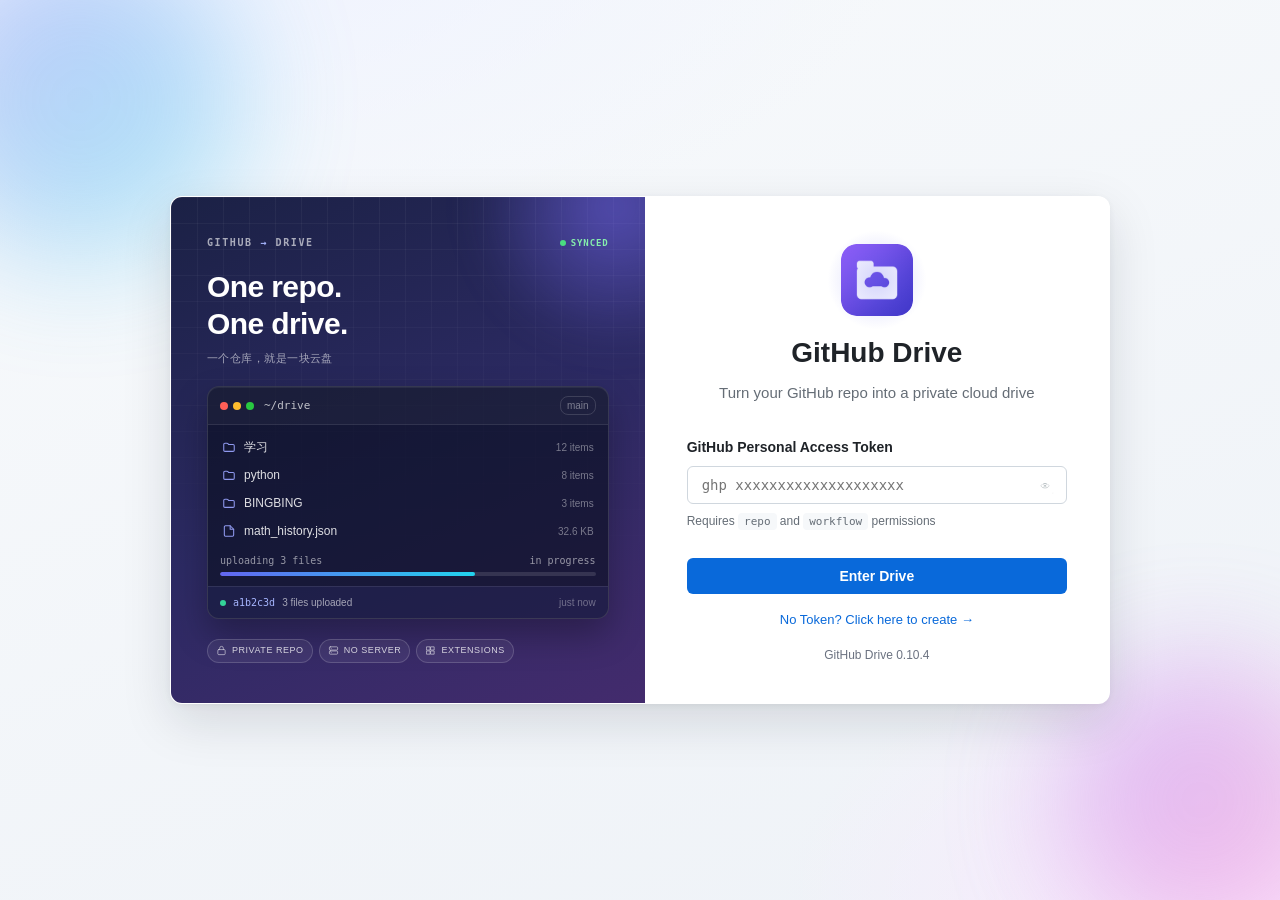
==== commit 6b0c1ea9: "perf: 删除分片不再为每个分片白跑一次 contents GET VFS 里的 chunk.sha 就是上传时记录的 blob sha；contents API 对 >1MB 分片返回空 cont" ====
--- a/index.html
+++ b/index.html
@@ -60,7 +60,7 @@
     <script defer src="js/icons.min.js?h=bde278015a" data-gd-core="icons"></script>
     <script defer src="js/github-api.min.js?h=820fa1e8a2" data-gd-core="github-api"></script>
     <script defer src="js/storage.min.js?h=915f127e93" data-gd-core="storage"></script>
-    <script defer src="js/file-manager.min.js?h=402922a169" data-gd-core="file-manager"></script>
+    <script defer src="js/file-manager.min.js?h=a1f6553b36" data-gd-core="file-manager"></script>
     <script defer src="js/config-sync.min.js?h=d3c84a594e" data-gd-core="config-sync"></script>
     <script defer src="js/task-dock.min.js?h=0e7dad96ce" data-gd-core="task-dock"></script>
     <script defer src="js/oauth.min.js?h=0482c94889" data-gd-core="oauth"></script>
@@ -721,7 +721,7 @@
             'ext-host': '137a9db724',
             'ext-sdk': 'cdce641284',
             'extension': 'ac2832ce10',
-            'file-manager': '402922a169',
+            'file-manager': 'a1f6553b36',
             'gesture': '4896dd831d',
             'github-api': '820fa1e8a2',
             'i18n': 'de07e71852',
